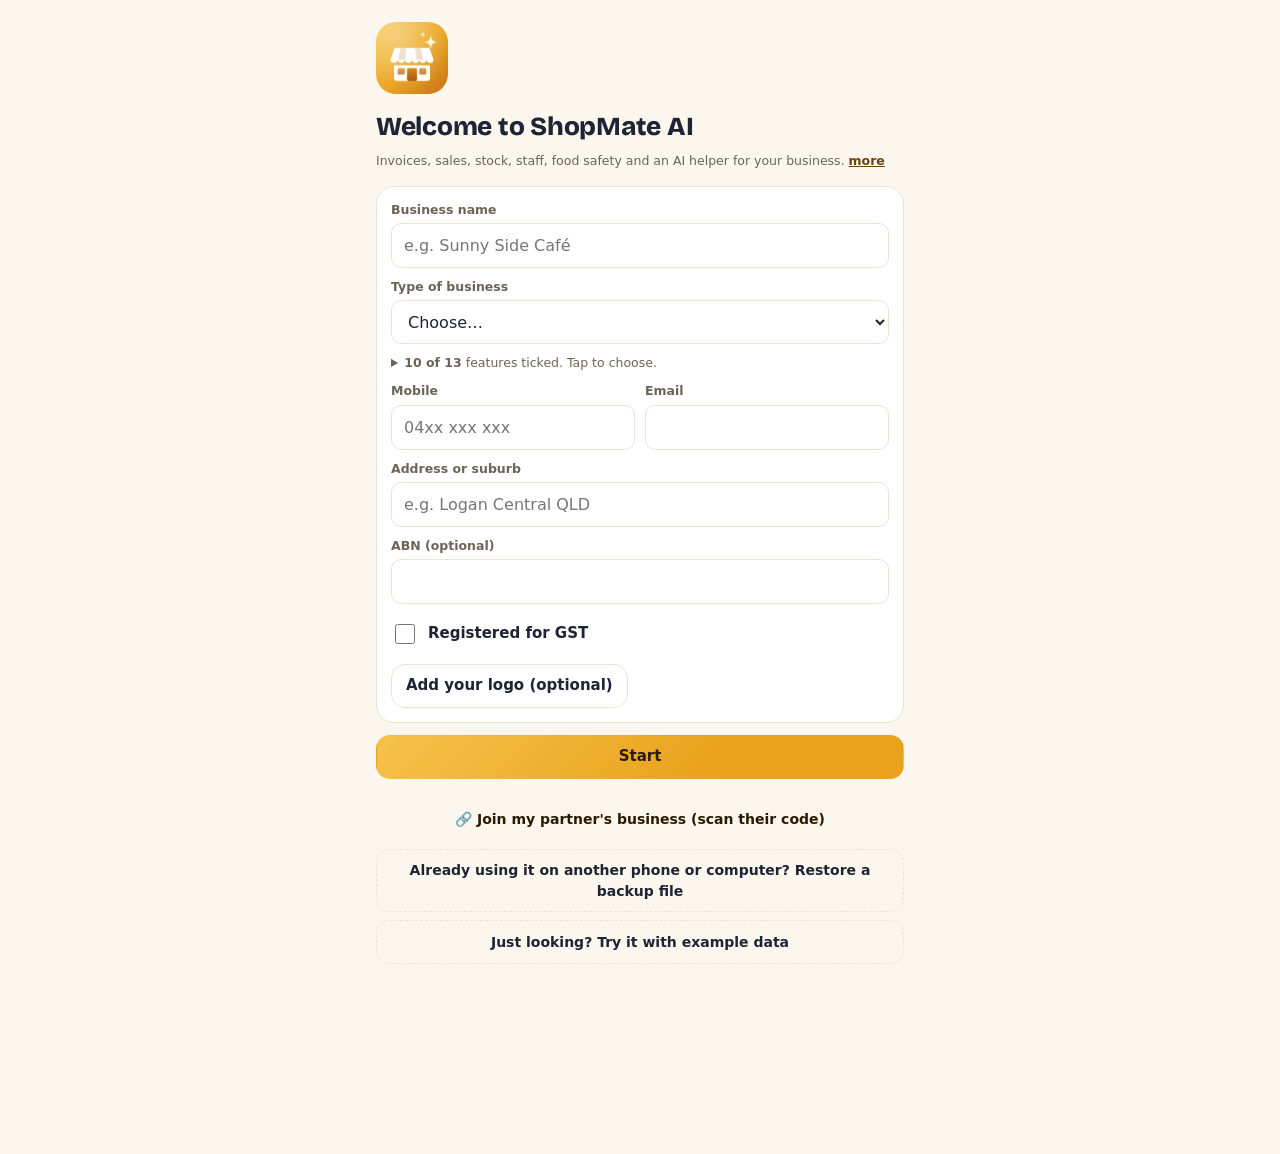
==== app/index.html @ 505f8bc5 "ShopMate AI build 92" ====
<!doctype html>
<html lang="en">
<head>
<script src="bridge.js?v=92"></script><script src="pdf.js?v=92"></script>
<link rel="manifest" href="manifest.webmanifest">
<link rel="apple-touch-icon" href="icons/apple-touch-icon.png">
<link rel="icon" href="icons/icon-192.png">
<meta name="apple-mobile-web-app-capable" content="yes">
<meta name="mobile-web-app-capable" content="yes">
<meta name="apple-mobile-web-app-title" content="ShopMate">
<meta name="apple-mobile-web-app-status-bar-style" content="default">
<meta name="theme-color" content="#FBF7EE">
<meta name="format-detection" content="telephone=no">
<meta charset="utf-8">
<meta name="viewport" content="width=device-width,initial-scale=1,viewport-fit=cover">
<title>ShopMate AI</title>
<style>
/* Layout: one-column phone app — summary strip, filterable invoice list, slide-up sheets for editing and sending, fixed bottom tab bar. */
:root{
  --bg:#F3F5F1; --surface:#FFFFFF; --sunk:#EAEDE6; --ink:#1B2230; --muted:#5D6573; --line:#DDE1D8;
  --gold:#E3A21A; --gold-soft:#FBEBC4; --gold-ink:#5E4100; --cow:#E9782B;
  --ok:#22865A; --ok-soft:#DDF1E6; --warn:#B7790B; --warn-soft:#FCEFD2; --bad:#C2412F; --bad-soft:#FBE1DC;
  --plain:#2F6FB3; --mint:#2E9B6B;
  --shadow:0 1px 2px rgba(27,34,48,.06),0 6px 20px rgba(27,34,48,.06);
  --f-display:ui-rounded,"SF Pro Rounded","Nunito","Segoe UI",system-ui,sans-serif;
  --f-body:-apple-system,BlinkMacSystemFont,system-ui,"Segoe UI",Roboto,sans-serif;
  color-scheme:light;
}
@media (prefers-color-scheme: dark){:root{
  --bg:#11141A; --surface:#1A1F28; --sunk:#232935; --ink:#EEF0F3; --muted:#9BA3B1; --line:#2B3240;
  --gold:#F0B53A; --gold-soft:#3A2E12; --gold-ink:#F8D98E; --cow:#F28D45;
  --ok:#4CC08A; --ok-soft:#163327; --warn:#E9B23F; --warn-soft:#382B10; --bad:#F07562; --bad-soft:#3B1B17;
  --plain:#6FA4E0; --mint:#5CC898; --shadow:0 1px 2px rgba(0,0,0,.3),0 6px 20px rgba(0,0,0,.25); color-scheme:dark}}
*{box-sizing:border-box;-webkit-tap-highlight-color:transparent}
html,body{height:100%;margin:0}
body{background:var(--bg);color:var(--ink);font-family:var(--f-body);font-size:15px;line-height:1.45;-webkit-font-smoothing:antialiased;padding-top:env(safe-area-inset-top,0px)}
img{max-width:100%}
[hidden]{display:none!important}
button,input,select,textarea{font:inherit;color:inherit}
.num{font-variant-numeric:tabular-nums}
.app{max-width:560px;margin:0 auto;padding-inline:16px;padding-block:12px 190px}
h1,h2,h3{font-family:var(--f-display);margin:0;text-wrap:balance;letter-spacing:-.01em}
.top{display:flex;align-items:center;gap:12px;padding-block:6px 14px}
.mark{width:44px;height:44px;border-radius:12px;flex:none;overflow:hidden;box-shadow:var(--shadow)}
.top h1{font-size:21px;font-weight:800;line-height:1.1}
.top p{margin:0;color:var(--muted);font-size:13px}
.top .grow{flex:1;min-width:0}
.banner{background:var(--warn-soft);color:var(--ink);border-radius:12px;padding:10px 12px;font-size:13.5px;margin-bottom:12px;display:flex;gap:10px;align-items:center;justify-content:space-between}
.banner.bad{background:var(--bad-soft)}
.summary{display:grid;grid-template-columns:repeat(3,1fr);gap:8px;margin-bottom:16px}
.stat{background:var(--surface);border-radius:14px;padding:10px 12px;box-shadow:var(--shadow);min-width:0}
.stat .k{font-size:11px;letter-spacing:.06em;text-transform:uppercase;color:var(--muted);font-weight:600}
.stat .v{font-family:var(--f-display);font-size:19px;font-weight:700;white-space:nowrap;overflow:hidden;text-overflow:ellipsis}
.stat .s{font-size:12px;color:var(--muted)}
.stat.bad .v{color:var(--bad)}
.chips{display:flex;gap:6px;overflow-x:auto;padding-bottom:4px;margin-bottom:10px;scrollbar-width:none}
.chip{border:1px solid var(--line);background:var(--surface);border-radius:999px;padding:6px 12px;font-size:13px;font-weight:600;white-space:nowrap;cursor:pointer}
.chip[aria-pressed="true"]{background:var(--ink);color:var(--bg);border-color:var(--ink)}
.list{display:flex;flex-direction:column;gap:8px}
.row{display:flex;align-items:center;gap:12px;background:var(--surface);border-radius:14px;padding:12px 14px;box-shadow:var(--shadow);cursor:pointer;border:0;text-align:left;width:100%}
.row:focus-visible,.btn:focus-visible,.chip:focus-visible,.tab:focus-visible{outline:3px solid var(--gold);outline-offset:2px}
.row .main{flex:1;min-width:0}
.row .t{font-weight:700;white-space:nowrap;overflow:hidden;text-overflow:ellipsis}
.row .sub{font-size:13px;color:var(--muted);white-space:nowrap;overflow:hidden;text-overflow:ellipsis}
.row .amt{text-align:right;flex:none}
.row .amt b{font-family:var(--f-display);font-size:17px;display:block}
.pill{display:inline-block;font-size:11px;font-weight:700;letter-spacing:.04em;text-transform:uppercase;border-radius:999px;padding:2px 8px;white-space:nowrap}
.p-paid{background:var(--ok-soft);color:var(--ok)}.p-over{background:var(--bad-soft);color:var(--bad)}
.p-due{background:var(--warn-soft);color:var(--warn)}.p-draft{background:var(--sunk);color:var(--muted)}
.p-sample{background:var(--gold-soft);color:var(--gold-ink)}
.empty{text-align:center;color:var(--muted);padding:36px 12px;background:var(--surface);border-radius:16px;border:1px dashed var(--line)}
.empty h3{color:var(--ink);font-size:18px;margin-bottom:4px}
.sec{display:flex;align-items:baseline;justify-content:space-between;margin:18px 2px 8px;gap:8px}
.sec h2{font-size:17px}
.sec small{color:var(--muted)}
.tabs{position:fixed;left:0;right:0;bottom:0;background:var(--surface);border-top:1px solid var(--line);display:flex;justify-content:center;padding-bottom:env(safe-area-inset-bottom,0px);z-index:20}
.tabs .in{display:grid;grid-template-columns:repeat(4,1fr);max-width:560px;width:100%}
.tab{background:none;border:0;padding:8px 4px 10px;display:flex;flex-direction:column;align-items:center;gap:2px;font-size:12px;font-weight:600;color:var(--muted);cursor:pointer}
.tab svg{width:22px;height:22px;stroke:currentColor;fill:none;stroke-width:1.8}
.tab[aria-current="page"]{color:var(--ink)}
.tab[aria-current="page"] svg{stroke:var(--gold)}
.fab{position:fixed;right:max(16px,calc(50% - 264px));bottom:calc(76px + env(safe-area-inset-bottom,0px));z-index:21;background:var(--gold);color:#1B2230;border:0;border-radius:999px;padding:14px 20px;font-family:var(--f-display);font-weight:800;font-size:16px;box-shadow:0 8px 24px rgba(227,162,26,.35);cursor:pointer;display:flex;gap:8px;align-items:center}
.btn{border:1px solid var(--line);background:var(--surface);border-radius:12px;padding:10px 14px;font-weight:600;cursor:pointer;display:inline-flex;align-items:center;justify-content:center;gap:6px;min-height:44px;text-align:center;text-decoration:none;color:var(--ink)}
.btn.pri{background:var(--gold);border-color:var(--gold);color:#1B2230}
.btn.dark{background:var(--ink);border-color:var(--ink);color:var(--bg)}
.btn.danger{color:var(--bad)}
.btn.danger.armed{background:var(--bad);border-color:var(--bad);color:#fff}
.btn:disabled,.btn[aria-disabled="true"]{opacity:.5;cursor:default;pointer-events:none}
.btn.sm{min-height:34px;padding:6px 10px;font-size:13px;border-radius:10px}
.field{display:flex;flex-direction:column;gap:4px;min-width:0}
.field label,.lbl{font-size:12px;font-weight:700;letter-spacing:.05em;text-transform:uppercase;color:var(--muted)}
.field input,.field select,.field textarea{background:var(--surface);border:1px solid var(--line);border-radius:10px;padding:10px 12px;min-height:44px;width:100%;font-size:16px}
.field textarea{min-height:76px;resize:vertical}
.field input:focus,.field select:focus,.field textarea:focus{outline:2px solid var(--gold);border-color:var(--gold)}
.grid2{display:grid;grid-template-columns:1fr 1fr;gap:10px}
.stack{display:flex;flex-direction:column;gap:10px}
.card{background:var(--surface);border-radius:16px;padding:14px;box-shadow:var(--shadow)}
.card h3{font-size:16px}
.hint{font-size:12.5px;color:var(--muted);margin:0}
.ftlist{display:flex;flex-direction:column;gap:6px}.ftrow{display:flex;align-items:center;gap:10px;padding:10px 12px;border:1px solid var(--line);border-radius:12px;background:var(--surface);cursor:pointer}.ftrow input{width:22px;height:22px;flex:none;accent-color:var(--gold)}.ftrow .ftem{font-size:20px;flex:none}.ftrow b{display:block}.ftrow small{display:block;color:var(--muted);font-size:13px;line-height:1.3}
.jphotos{display:flex;flex-wrap:wrap;gap:8px}.jph{position:relative}.jph img{width:76px;height:76px;object-fit:cover;border-radius:10px;border:1px solid var(--line);display:block;cursor:pointer}.jphx{position:absolute;top:-6px;right:-6px;width:26px;height:26px;border-radius:50%;border:0;background:var(--ink);color:var(--bg);font-size:13px}.jthumb{width:44px;height:44px;object-fit:cover;border-radius:8px;flex:none}.jatt{display:grid;grid-template-columns:1fr 1fr;gap:6px}.jatt button{min-height:42px;border-radius:10px;border:1px solid var(--line);background:var(--surface);color:var(--ink);font-weight:600}.jatt button[aria-pressed=true]{background:var(--gold-soft);border-color:var(--gold);color:var(--gold-ink)}.jcrew input{min-height:40px;border:1px solid var(--line);border-radius:10px;padding:8px 10px;background:var(--surface);color:var(--ink);width:100%;box-sizing:border-box}.jview{position:fixed;inset:0;z-index:200;background:rgba(0,0,0,.92);display:grid;place-items:center;padding:16px}.jview-in{color:#fff;text-align:center;max-width:100%}.jview-in img{max-width:100%;max-height:85vh;border-radius:8px}.jview-x{position:fixed;top:calc(12px + env(safe-area-inset-top,0px));right:12px;width:44px;height:44px;border-radius:50%;border:0;background:rgba(255,255,255,.2);color:#fff;font-size:20px}
.toggle{display:flex;align-items:center;gap:10px;cursor:pointer;font-weight:600;min-height:40px}
.toggle input{width:20px;height:20px;accent-color:var(--gold)}
.sheet{position:fixed;inset:0;z-index:40;background:var(--bg);display:flex;flex-direction:column;padding-top:env(safe-area-inset-top,0px);animation:up .22s ease-out}
@keyframes up{from{transform:translateY(24px);opacity:.6}to{transform:none;opacity:1}}
@media (prefers-reduced-motion:reduce){.sheet{animation:none}}
.sheet-h{display:flex;align-items:center;gap:8px;padding:10px 16px;border-bottom:1px solid var(--line);background:var(--surface)}
.sheet-h h2{flex:1;font-size:18px;min-width:0;white-space:nowrap;overflow:hidden;text-overflow:ellipsis}
.x{width:40px;height:40px;border-radius:50%;border:0;background:var(--sunk);cursor:pointer;font-size:20px;line-height:1}
.sheet-b{flex:1;overflow-y:auto;padding:16px;-webkit-overflow-scrolling:touch}
.sheet-b>.in{max-width:560px;margin:0 auto;display:flex;flex-direction:column;gap:14px}
.sheet-f{border-top:1px solid var(--line);background:var(--surface);padding:10px 16px calc(10px + env(safe-area-inset-bottom,0px))}
.sheet-f .in{max-width:560px;margin:0 auto;display:flex;gap:8px}
.sheet-f .btn{flex:1}
.pick{display:flex;flex-wrap:wrap;gap:6px}
.pick button{border:1px solid var(--line);background:var(--surface);border-radius:12px;padding:8px 10px;cursor:pointer;text-align:left;display:flex;flex-direction:column;min-width:0;max-width:100%}
.pick button b{font-size:13.5px}
.pick button span{font-size:12px;color:var(--muted)}
.pick button .dot{display:inline-block;width:8px;height:8px;border-radius:50%;margin-right:5px;vertical-align:1px}
.line{display:grid;grid-template-columns:1fr auto;gap:8px;padding:10px 0;border-bottom:1px solid var(--line)}
.line .nm{border:0;background:transparent;font-weight:700;padding:4px 0;min-width:0;width:100%;font-size:16px}
.line .ctrls{display:flex;align-items:center;gap:8px;grid-column:1/-1;flex-wrap:wrap}
.step{display:flex;align-items:center;border:1px solid var(--line);border-radius:10px;overflow:hidden}
.step button{width:40px;height:40px;border:0;background:var(--sunk);cursor:pointer;font-size:18px;font-weight:700}
.step input{width:52px;height:40px;border:0;text-align:center;background:var(--surface);font-size:16px}
.price{display:flex;align-items:center;border:1px solid var(--line);border-radius:10px;padding-left:8px;background:var(--surface)}
.price input{width:80px;height:40px;border:0;background:transparent;padding:0 6px;font-size:16px}
.line .tot{font-family:var(--f-display);font-weight:700;margin-left:auto}
.totals{display:flex;flex-direction:column;gap:4px;padding-top:10px;border-top:2px solid var(--ink)}
.totals div{display:flex;justify-content:space-between}
.totals .big{font-family:var(--f-display);font-size:22px;font-weight:800}
.paper{background:#fff;color:#1B2230;border-radius:6px;box-shadow:var(--shadow);overflow:hidden;font-size:12.5px}
.paper .ph{background:#E3A21A;padding:14px 16px;display:flex;justify-content:space-between;gap:10px;border-bottom:3px solid #E9782B}
.paper .ph b{font-family:var(--f-display);font-size:18px}
.paper .pb{padding:14px 16px;display:flex;flex-direction:column;gap:10px}
.paper table{width:100%;border-collapse:collapse}
.paper td,.paper th{padding:5px 0;text-align:left;border-bottom:1px solid #E6E6E0}
.paper th{font-size:10.5px;text-transform:uppercase;letter-spacing:.05em;color:#5D6573}
.paper .r{text-align:right}
.paper .box{background:#F6F3EA;border-radius:6px;padding:8px 10px}
.paper .spec{background:#FFF4D6;border-left:3px solid #E9782B;padding:8px 10px;border-radius:0 6px 6px 0}
.paper .muted{color:#5D6573}
.actions{display:grid;grid-template-columns:repeat(2,1fr);gap:8px}
.actions .btn{flex-direction:column;gap:2px;min-height:62px;font-size:13.5px}
.actions .btn svg{width:20px;height:20px;stroke:currentColor;fill:none;stroke-width:1.8}
.actions .wide{grid-column:1/-1;flex-direction:row;min-height:52px}
.hist{font-size:13px;color:var(--muted);display:flex;flex-direction:column;gap:2px}
.toast{position:fixed;left:50%;transform:translateX(-50%);bottom:calc(140px + env(safe-area-inset-bottom,0px));z-index:60;background:var(--ink);color:var(--bg);padding:10px 16px;border-radius:12px;font-weight:600;max-width:calc(100% - 32px);box-shadow:0 8px 24px rgba(0,0,0,.25)}
.toast.err{background:var(--bad);color:#fff}
.msgbox{width:100%;min-height:150px}
.kv{display:flex;justify-content:space-between;gap:10px;font-size:14px;padding:6px 0;border-bottom:1px solid var(--line);align-items:center}
.kv:last-child{border-bottom:0}
.kv span:first-child{color:var(--muted)}
.prod{display:grid;grid-template-columns:1fr 92px auto auto;gap:6px;align-items:center}
.prod input[type=text],.prod input[type=number],.spec-ed input{background:var(--surface);border:1px solid var(--line);border-radius:10px;padding:8px 10px;min-height:42px;width:100%;min-width:0;font-size:16px}
.prod label{font-size:12px;font-weight:700;display:flex;align-items:center;gap:4px}
.iconbtn{width:38px;height:38px;border-radius:10px;border:1px solid var(--line);background:var(--surface);cursor:pointer;color:var(--muted);flex:none}
.spec-ed{display:flex;flex-direction:column;gap:6px;padding:10px;border:1px solid var(--line);border-radius:12px}
.spec-ed .hd{display:flex;gap:6px}
.step-list{margin:0;padding-left:20px;display:flex;flex-direction:column;gap:4px;font-size:14px}
@media (max-width:380px){.summary .stat .v{font-size:16px}.prod{grid-template-columns:1fr 78px auto auto}}
.aitxt{font-size:14.5px;line-height:1.45}.aitxt p{margin:0 0 2px}.aitxt .aih{font-weight:700;margin-top:4px}.aitxt .aigap{height:8px}.aitxt ul.aimd,.aitxt ol.aimd{margin:2px 0 4px;padding-left:20px}.aitxt li{margin:2px 0}
.aiacts{display:flex;flex-wrap:wrap;gap:8px;margin-top:10px}.aiacts .btn{width:auto;flex:none}
#ptr{position:fixed;top:-46px;left:50%;transform:translate(-50%,0);opacity:0;z-index:60;display:flex;gap:8px;align-items:center;background:var(--surface);color:var(--ink);border:1px solid var(--line);border-radius:999px;padding:8px 14px;box-shadow:0 6px 18px rgba(0,0,0,.12);font-size:14px;font-weight:600;pointer-events:none}
#ptr .ptr-ic{display:inline-block;font-size:18px;color:var(--gold)}#ptr.spin .ptr-ic{animation:ptrspin .8s linear infinite}@keyframes ptrspin{to{transform:rotate(360deg)}}
#sheet.ro .sheet-f .btn.pri,#sheet.ro .btn.danger,#sheet.ro [data-act="fDel"]{display:none!important}
#memBar{margin-bottom:10px}
.jseg{grid-auto-columns:auto;overflow-x:auto;scrollbar-width:none}.jseg button{white-space:nowrap;padding:8px 9px}
.qline{border-top:1px solid var(--line);padding-top:10px;display:grid;gap:6px}.qline:first-child{border-top:0;padding-top:0}
.qlrow{display:grid;grid-template-columns:1fr 1fr auto auto;gap:8px;align-items:end}
.qvar{border-top:1px solid var(--line);padding-top:8px;display:grid;gap:6px}
.qopt input{margin-top:3px;width:20px;height:20px;flex:none}
/* add button: a round + on the right, well clear of the Ask AI button */
.fab{width:60px;height:60px;padding:0;border-radius:50%;justify-content:center;gap:0;font-size:32px;line-height:1;right:max(18px,calc(50% - 262px));bottom:calc(108px + env(safe-area-inset-bottom,0px))}
.fab .fab-t{position:absolute;width:1px;height:1px;overflow:hidden;clip:rect(0 0 0 0);white-space:nowrap}
.fab:active{transform:scale(.94)}
.row.row-hl{box-shadow:0 0 0 2px var(--gold) inset;background:color-mix(in srgb,var(--gold) 9%,var(--surface))}
.row.row-flash{animation:rowflash 1.5s ease-out}
@keyframes rowflash{0%{background:color-mix(in srgb,var(--gold) 38%,var(--surface))}100%{background:color-mix(in srgb,var(--gold) 9%,var(--surface))}}
.invfacts{display:grid;grid-template-columns:repeat(4,auto);justify-content:space-between;gap:8px;margin:10px 0 4px;padding:10px 12px;border:1px solid var(--line);border-radius:14px;background:var(--surface)}
.invfacts span{display:flex;flex-direction:column;min-width:0}.invfacts small{font-size:11.5px;color:var(--muted);font-weight:600;text-transform:uppercase;letter-spacing:.04em}.invfacts b{font-size:14.5px;white-space:nowrap}
.today-more{display:flex;align-items:center;justify-content:center;gap:8px;width:100%;margin:8px 0 2px;padding:9px 12px;border:1px dashed var(--line);border-radius:999px;background:transparent;color:var(--muted);font-weight:700;font-size:14px;cursor:pointer}
.today-more span{font-size:11px}
.ctrow input[type=checkbox]{width:22px;height:22px;flex:none;margin-right:4px}
.dobox{display:flex;align-items:center;gap:8px;margin-top:10px;border:1.5px solid var(--gold);background:var(--gold-soft);border-radius:14px;padding:6px 6px 6px 12px}
.dobox input{flex:1;min-width:0;border:0;background:transparent;font-size:16px;color:var(--ink);padding:8px 0;outline:none}
.dobox input::placeholder{color:var(--gold-ink);opacity:.85;font-weight:600}
.dobox .btn{flex:none;min-height:38px}
.dohint{font-size:12px;color:var(--muted);margin:6px 4px 0}
.qhero{display:flex;align-items:center;gap:14px;width:100%;margin:0 0 12px;padding:16px 18px;border:0;border-radius:20px;background:linear-gradient(135deg,var(--gold-2,#F2B93B),var(--gold) 70%);color:var(--on-gold,#2A1A00);text-align:left;cursor:pointer;box-shadow:0 10px 24px -10px color-mix(in srgb,var(--gold) 80%,transparent)}
.qhero .qh-plus{display:grid;place-items:center;width:46px;height:46px;border-radius:50%;background:rgba(255,255,255,.35);font-size:28px;font-weight:800;flex:none}
.qhero b{display:block;font-family:var(--f-display);font-size:20px;font-weight:800}
.qhero small{display:block;font-size:13px;opacity:.85;margin-top:2px}
.qtiles{display:grid;grid-template-columns:repeat(3,1fr);gap:10px;margin:0 0 16px}
.qtile{display:flex;flex-direction:column;align-items:center;justify-content:center;gap:8px;min-height:92px;padding:12px 6px;border:1px solid var(--line);border-radius:18px;background:var(--surface);color:var(--ink);cursor:pointer;text-align:center;box-shadow:var(--shadow)}
.qtile .qe{display:grid;place-items:center;width:42px;height:42px;border-radius:14px;font-size:22px;background:color-mix(in srgb,var(--c) 16%,var(--surface));box-shadow:inset 0 0 0 1.5px color-mix(in srgb,var(--c) 35%,transparent)}
.qtile b{font-size:13.5px;line-height:1.2}
.qtile:active,.qhero:active{transform:scale(.97)}
.moregrid .more-x{display:none}.moregrid .more-x.show{display:flex}
.linkbtn{border:0;background:none;color:var(--gold-ink);font-weight:700;text-decoration:underline;padding:0;cursor:pointer;font:inherit;font-weight:700}
.tour{position:fixed;inset:0;z-index:200}
.tour-spot{position:fixed;border-radius:16px;box-shadow:0 0 0 9999px rgba(10,12,18,.62);pointer-events:none;transition:all .25s ease}
.tour-tip{position:fixed;left:16px;right:16px;max-width:420px;margin:0 auto;background:var(--surface);color:var(--ink);border-radius:18px;padding:16px;box-shadow:0 18px 40px rgba(0,0,0,.35)}
.tour-tip b{font-size:17px}.tour-tip p{margin:6px 0 12px;font-size:15px;line-height:1.45}
.tour-n{font-size:12px;color:var(--muted);font-weight:700;margin-bottom:4px}
.tour-b{display:flex;justify-content:flex-end;gap:8px}
.tile[data-morego="staff"] .ico{background:color-mix(in srgb,#2F80ED 15%,var(--surface));color:#2F80ED}
.tile[data-morego="reminders"] .ico{background:color-mix(in srgb,#27A06B 15%,var(--surface));color:#27A06B}
.tile[data-morego="marketing"] .ico{background:color-mix(in srgb,#D9467A 15%,var(--surface));color:#D9467A}
.tile[data-morego="orders"] .ico{background:color-mix(in srgb,#8B5E34 15%,var(--surface));color:#8B5E34}
.tile[data-morego="shop"] .ico{background:color-mix(in srgb,#6B7280 15%,var(--surface));color:#6B7280}
.tile[data-morego="share"] .ico{background:color-mix(in srgb,#0E9F9A 15%,var(--surface));color:#0E9F9A}
.tile[data-morego="ordermsg"] .ico{background:color-mix(in srgb,#7B5CD6 15%,var(--surface));color:#7B5CD6}
.tile[data-morego="importold"] .ico{background:color-mix(in srgb,#C2410C 15%,var(--surface));color:#C2410C}
.tile[data-morego="labels"] .ico{background:color-mix(in srgb,#E07B24 15%,var(--surface));color:#E07B24}
.tile[data-morego="quotes"] .ico{background:color-mix(in srgb,#7B5CD6 15%,var(--surface));color:#7B5CD6}
.tile[data-morego="jobs"] .ico{background:color-mix(in srgb,#E07B24 15%,var(--surface));color:#E07B24}
.setrow[data-setsec="licence"] .si{background:color-mix(in srgb,#7B5CD6 15%,var(--surface));color:#7B5CD6}
.setrow[data-setsec="look"] .si{background:color-mix(in srgb,#D9467A 15%,var(--surface));color:#D9467A}
.setrow[data-setsec="lock"] .si{background:color-mix(in srgb,#6B7280 15%,var(--surface));color:#6B7280}
.setrow[data-setsec="features"] .si{background:color-mix(in srgb,#27A06B 15%,var(--surface));color:#27A06B}
.setrow[data-setsec="biz"] .si{background:color-mix(in srgb,#E3A21A 15%,var(--surface));color:#E3A21A}
.setrow[data-setsec="print"] .si{background:color-mix(in srgb,#8B5E34 15%,var(--surface));color:#8B5E34}
.setrow[data-setsec="import"] .si{background:color-mix(in srgb,#C2410C 15%,var(--surface));color:#C2410C}
.setrow[data-setsec="backup"] .si{background:color-mix(in srgb,#2F80ED 15%,var(--surface));color:#2F80ED}
.setrow[data-setsec="people"] .si{background:color-mix(in srgb,#0E9F9A 15%,var(--surface));color:#0E9F9A}
.setrow[data-setsec="google"] .si{background:color-mix(in srgb,#2F80ED 15%,var(--surface));color:#2F80ED}
.setrow[data-setsec="sending"] .si{background:color-mix(in srgb,#27A06B 15%,var(--surface));color:#27A06B}
.setrow[data-setsec="auto"] .si{background:color-mix(in srgb,#D9534F 15%,var(--surface));color:#D9534F}
.setrow[data-setsec="prep"] .si{background:color-mix(in srgb,#E07B24 15%,var(--surface));color:#E07B24}
.setrow[data-setsec="food"] .si{background:color-mix(in srgb,#0E9F9A 15%,var(--surface));color:#0E9F9A}
.setrow[data-setsec="ai"] .si{background:color-mix(in srgb,#7B5CD6 15%,var(--surface));color:#7B5CD6}
.setrow[data-setsec="share"] .si{background:color-mix(in srgb,#0E9F9A 15%,var(--surface));color:#0E9F9A}
.setrow[data-setsec="about"] .si{background:color-mix(in srgb,#6B7280 15%,var(--surface));color:#6B7280}
.setrow[data-setsec="reset"] .si{background:color-mix(in srgb,#D9534F 15%,var(--surface));color:#D9534F}
</style>
<style>
body{padding-top:0}
.res{display:flex;flex-direction:column;gap:6px;font-size:14px}
.res div{display:flex;gap:8px;align-items:flex-start}
.res .ok{color:var(--ok);font-weight:700}
.res .no{color:var(--bad);font-weight:700}
.chk{display:flex;align-items:center;gap:10px;font-weight:700;font-size:15px}
.chk input{width:22px;height:22px;accent-color:var(--gold)}
.sub-card{border:1px solid var(--line);border-radius:12px;padding:12px;display:flex;flex-direction:column;gap:8px}
.mono{font-family:ui-monospace,Menlo,monospace;font-size:12px;word-break:break-all}
.tokens{font-size:12px;color:var(--muted)}
.tokens code{background:var(--sunk);border-radius:4px;padding:1px 4px}
.tabs .in{grid-template-columns:repeat(6,1fr)}
.tab{font-size:10.5px;padding-inline:0}
.tab svg{width:21px;height:21px}
.week{display:flex;align-items:center;justify-content:space-between;gap:8px;margin-bottom:10px}
.week b{font-family:var(--f-display);font-size:16px;text-align:center;flex:1}
.day{margin-top:12px}
.day .dh{display:flex;justify-content:space-between;align-items:center;margin:0 2px 6px;font-weight:700}
.day .dh small{color:var(--muted);font-weight:600}
.dot2{display:inline-block;width:10px;height:10px;border-radius:50%;margin-right:6px;vertical-align:0}
.formula{background:var(--sunk);border-radius:12px;padding:10px 12px;font-size:13.5px;line-height:1.5}
.ctable{width:100%;border-collapse:collapse;font-size:13px}
.ctable th{font-size:10.5px;text-transform:uppercase;letter-spacing:.04em;color:var(--muted);text-align:right;padding:4px 2px;font-weight:700}
.ctable th:first-child,.ctable td:first-child{text-align:left}
.ctable td{padding:8px 2px;border-top:1px solid var(--line);text-align:right;vertical-align:top}
.ctable tr[data-recipe]{cursor:pointer}
.pl .kv b{font-family:var(--f-display)}
.pl .kv.tot{border-top:2px solid var(--ink);font-size:16px}
.rline{display:grid;grid-template-columns:1fr 1fr;gap:6px;padding:10px;border:1px solid var(--line);border-radius:12px}
.rline .full{grid-column:1/-1;display:flex;gap:6px}
.bizbtn{display:flex;align-items:center;gap:12px;flex:1;min-width:0;background:none;border:0;padding:0;text-align:left;cursor:pointer}
.bizbtn .mark{background:#fff;object-fit:contain}
.bizbtn .chev{color:var(--muted);font-size:13px;margin-left:2px}
.logo-sm{width:36px;height:36px;border-radius:9px;object-fit:contain;background:#fff;flex:none;box-shadow:var(--shadow)}
.logo-box{display:flex;align-items:center;gap:12px}
.logo-box img{width:72px;height:72px;border-radius:14px;object-fit:contain;background:#fff;border:1px solid var(--line)}
.swatches{display:flex;gap:8px;flex-wrap:wrap;align-items:center}
.swatches button{width:34px;height:34px;border-radius:50%;border:2px solid var(--surface);box-shadow:0 0 0 1px var(--line);cursor:pointer}
.swatches button[aria-pressed="true"]{box-shadow:0 0 0 3px var(--ink)}
.swatches input[type=color]{width:44px;height:36px;border:1px solid var(--line);border-radius:10px;background:var(--surface);padding:2px}
.seg{display:grid;grid-auto-flow:column;grid-auto-columns:1fr;background:var(--sunk);border-radius:12px;padding:3px;margin-bottom:12px}
.seg button{border:0;background:none;border-radius:9px;padding:8px 6px;font-weight:700;font-size:13.5px;cursor:pointer;color:var(--muted)}
.seg button[aria-pressed="true"]{background:var(--surface);color:var(--ink);box-shadow:var(--shadow)}
.kpis{display:grid;grid-template-columns:1fr 1fr;gap:8px}
.kpis .stat .v{font-size:18px}
.bars{display:flex;align-items:flex-end;gap:3px;height:120px;padding-top:6px}
.bars div{flex:1;min-width:2px;background:var(--gold);border-radius:4px 4px 0 0;position:relative}
.bars div.zero{background:var(--line);min-height:2px}
.barlbl{display:flex;justify-content:space-between;font-size:11px;color:var(--muted)}
.rank{display:flex;flex-direction:column;gap:6px}
.rank .r{display:grid;grid-template-columns:1fr auto;gap:2px 10px;font-size:14px}
.rank .r .meter{grid-column:1/-1;height:6px;border-radius:3px;background:var(--sunk);overflow:hidden}
.rank .r .meter i{display:block;height:100%;background:var(--gold)}
.stockrow{display:grid;grid-template-columns:1fr auto;gap:6px 10px;align-items:center;padding:10px 0;border-bottom:1px solid var(--line)}
.stockrow:last-child{border-bottom:0}
.stockrow .q{font-family:var(--f-display);font-weight:800;font-size:20px;text-align:right}
.stockrow .q.low{color:var(--bad)}
.stockrow .acts{grid-column:1/-1;display:flex;gap:6px;flex-wrap:wrap}
.match{display:grid;grid-template-columns:auto 1fr;gap:4px 10px;align-items:start;padding:10px 0;border-bottom:1px solid var(--line)}
.match input{width:22px;height:22px;margin-top:2px;accent-color:var(--gold)}
.match .tx{font-size:13px;color:var(--muted)}
.contact{display:flex;flex-wrap:wrap;gap:4px 12px;font-size:13px;color:var(--muted)}
.btn .sub2{display:block;font-size:12px;font-weight:500;opacity:.8}
</style>
<style>
/* ===== ShopMate AI look: milk, saffron and ink. One bold element: the Today briefing card. ===== */
@font-face{font-family:"Bricolage";src:url(fonts/bricolage-600.woff2) format("woff2");font-weight:600;font-display:swap}
@font-face{font-family:"Bricolage";src:url(fonts/bricolage-800.woff2) format("woff2");font-weight:700 900;font-display:swap}
:root{
  --bg:#FBF7EE; --surface:#FFFFFF; --sunk:#F3EDE0; --ink:#1E2433; --muted:#6B6558; --line:#ECE4D3;
  --gold:#E9A21C; --gold-2:#F6C24A; --gold-soft:#FCEFC9; --gold-ink:#6A4500; --cow:#D9781C;
  --ok:#2E8C6A; --ok-soft:#DCF0E6; --warn:#B7790B; --warn-soft:#FDF0D3; --bad:#C2412F; --bad-soft:#FBE3DE;
  --shadow:0 1px 0 rgba(30,36,51,.04),0 8px 24px -12px rgba(120,80,10,.18);
  --f-display:"Bricolage",ui-rounded,system-ui,sans-serif;
}
@media (prefers-color-scheme: dark){:root{
  --bg:#15110B; --surface:#1F1912; --sunk:#2A2218; --ink:#F6EEDF; --muted:#B3A48C; --line:#3A2F22;
  --gold:#F2B640; --gold-2:#F7CF6E; --gold-soft:#3B2D10; --gold-ink:#F8DA94; --ok:#58C495; --ok-soft:#173226; --bad:#F07562; --bad-soft:#3B1B17; --warn:#E9B23F; --warn-soft:#382B10;
  --shadow:0 1px 0 rgba(0,0,0,.3),0 10px 26px -14px rgba(0,0,0,.6)}}
body{background:var(--bg)}
h1,h2,h3,.stat .v,.totals .big,.row .amt b{font-family:var(--f-display)}
.top{padding-block:10px 14px}
.top h1{font-size:22px;font-weight:800;letter-spacing:-.02em}
.bizbtn .mark{border-radius:14px;width:46px;height:46px}
.aibtn{flex:none;display:inline-flex;align-items:center;gap:6px;border:0;border-radius:999px;padding:10px 14px 10px 12px;font-family:var(--f-display);font-weight:800;font-size:15px;color:var(--on-gold,#2A1A00);cursor:pointer;
  background:linear-gradient(135deg,var(--gold-2),var(--gold) 60%,var(--cow));box-shadow:0 6px 18px -6px color-mix(in srgb,var(--gold) 70%,transparent)}
.aibtn .sp{display:inline-block;animation:sp 1.6s ease-out 1}
@keyframes sp{0%{transform:scale(.4) rotate(-40deg);opacity:0}60%{transform:scale(1.25) rotate(10deg);opacity:1}100%{transform:none}}
@media (prefers-reduced-motion:reduce){.aibtn .sp{animation:none}}
/* labels: sentence case, quieter */
.field label,.lbl,.stat .k{text-transform:none;letter-spacing:0;font-size:12.5px;font-weight:600}
.paper th,.ctable th{text-transform:none;letter-spacing:0}
.pill{text-transform:none;letter-spacing:0;font-size:11.5px;font-weight:700;padding:2px 9px}
.stat{border:1px solid var(--line);box-shadow:none;border-radius:16px}
.stat .v{font-size:20px;font-weight:800;letter-spacing:-.01em}
.row{border:1px solid var(--line);box-shadow:none;border-radius:16px}
.row:active{background:var(--sunk)}
.card{border:1px solid var(--line);box-shadow:none;border-radius:18px}
.empty{border-radius:18px;background:transparent}
.btn{border-radius:14px}
.btn.pri,.fab{background:linear-gradient(135deg,var(--gold-2),var(--gold) 65%);border-color:transparent;color:var(--on-gold,#2A1A00)}
.fab{font-family:var(--f-display);box-shadow:0 10px 24px -8px color-mix(in srgb,var(--gold) 75%,transparent)}
.chip{border-radius:999px;font-weight:600}
.chip[aria-pressed="true"]{background:var(--ink);color:var(--bg)}
.seg{border-radius:14px}
.tabs{border-top:1px solid var(--line);background:var(--surface)}
.tab{position:relative}
.tab svg{border-radius:999px;padding:3px 12px;width:46px!important;height:28px!important;box-sizing:border-box;transition:background .15s}
.tab[aria-current="page"] svg{background:var(--gold-soft);stroke:var(--gold-ink)}
.tab[aria-current="page"]{color:var(--ink)}
.sheet-h{background:var(--surface);border-bottom:1px solid var(--line)}
.sheet-h h2{font-weight:800;letter-spacing:-.01em}
.banner{border-radius:14px}
/* Today card — the AI briefing */
.today{position:relative;border-radius:22px;padding:16px;margin-bottom:16px;background:var(--surface);
  border:1.5px solid transparent;background-image:linear-gradient(var(--surface),var(--surface)),linear-gradient(135deg,var(--gold-2),var(--gold) 45%,var(--cow));background-origin:border-box;background-clip:padding-box,border-box;
  box-shadow:0 14px 34px -18px color-mix(in srgb,var(--cow) 55%,transparent)}
.today h2{font-size:18px;font-weight:800;display:flex;align-items:center;gap:8px;margin-bottom:2px}
.today .date{color:var(--muted);font-size:13px;margin-bottom:10px}
.today .item{display:flex;align-items:center;gap:10px;width:100%;background:none;border:0;border-top:1px solid var(--line);padding:10px 0;text-align:left;cursor:pointer;color:var(--ink);font-size:14.5px}
.today .item .dot{width:10px;height:10px;border-radius:50%;flex:none}
.today .item.more{color:var(--gold-ink);font-weight:700}
.today .item .go{margin-left:auto;color:var(--muted);font-size:13px;flex:none}
.today .allgood{border-top:1px solid var(--line);padding:10px 0;color:var(--ok);font-weight:600}
.today .ask{display:flex;align-items:center;gap:8px;margin-top:10px;width:100%;border:1px dashed var(--gold);background:var(--gold-soft);color:var(--gold-ink);border-radius:14px;padding:12px 14px;font-size:15px;font-weight:600;cursor:pointer;text-align:left}
</style>
<style>
/* ===== Saffron & Ink: ink app bar, milk page, thumb-reach AI orb, duotone icons, dropdown boxes ===== */
:root{--appbar:#1C2230;--appbar-ink:#FFFFFF;--appbar-muted:#A9B0C0}
@media (prefers-color-scheme: dark){:root{--appbar:#221C14;--appbar-muted:#B3A48C}}
.app{padding-top:0}
.appbar{margin:0 -16px 14px;padding:14px 16px 18px;background:var(--appbar);border-radius:0 0 26px 26px;color:var(--appbar-ink)}
.appbar h1{color:var(--appbar-ink);font-size:21px;white-space:nowrap;overflow:hidden;text-overflow:ellipsis;display:block;max-width:100%}
.appbar .grow{min-width:0}
.appbar p{color:var(--appbar-muted)!important}
.appbar .chev{color:var(--gold-2)}
.appbar .mark{box-shadow:0 0 0 2px color-mix(in srgb,var(--gold-2) 35%,transparent)}
.ico{width:24px;height:24px;fill:none;stroke:currentColor;stroke-width:1.7;stroke-linecap:round;stroke-linejoin:round}
.ico .f{fill:currentColor;stroke:none;opacity:.16}
.tabs .in{grid-template-columns:repeat(5,1fr)!important;align-items:end}
.tab{font-size:11.5px;font-weight:600;gap:3px;padding:8px 2px 10px}
.tab .ico{width:44px;height:28px;padding:2px 10px;border-radius:999px;box-sizing:border-box;transition:background .15s}
.tab[aria-current="page"] .ico{background:var(--gold-soft);color:var(--gold-ink)}
.tab[aria-current="page"] .ico .f{opacity:.35}
.tab>svg:not(.ico){display:none}
.ai-tab{position:relative;color:var(--ink)!important}
.ai-orb{display:grid;place-items:center;width:62px;height:62px;margin-top:-30px;border-radius:50%;color:var(--on-gold,#2A1A00);
  background:radial-gradient(circle at 32% 28%,var(--gold-hi,#FFE3A0),var(--gold-2) 30%,var(--gold) 62%,var(--cow));box-shadow:0 0 0 5px var(--surface),0 10px 24px -6px color-mix(in srgb,var(--gold) 85%,transparent)}
.ai-orb .ico{width:30px;height:30px;padding:0;background:none!important;color:var(--on-gold,#2A1A00)}
@media (prefers-reduced-motion:no-preference){.ai-orb{animation:orb 2.2s ease-out 1}}
@keyframes orb{0%{transform:scale(.6)}55%{transform:scale(1.08)}100%{transform:none}}
.fab{bottom:calc(84px + env(safe-area-inset-bottom,0px))}
.ddrow{display:flex;gap:8px;margin-bottom:12px}
.dd{position:relative;flex:1;min-width:0;display:flex;flex-direction:column;gap:1px;background:var(--surface);border:1px solid var(--line);border-radius:14px;padding:7px 34px 7px 12px;cursor:pointer}
.dd span{font-size:11.5px;color:var(--muted);font-weight:600}
.dd select{appearance:none;-webkit-appearance:none;border:0;background:transparent;font:inherit;font-weight:700;font-size:15px;color:var(--ink);padding:0;width:100%;outline:none;cursor:pointer}
.dd::after{content:"";position:absolute;right:14px;top:50%;width:8px;height:8px;border-right:2px solid var(--muted);border-bottom:2px solid var(--muted);transform:translateY(-70%) rotate(45deg)}
.dd:focus-within{border-color:var(--gold);box-shadow:0 0 0 3px var(--gold-soft)}
.moregrid{display:grid;grid-template-columns:1fr 1fr;gap:10px}
.tile{display:flex;flex-direction:column;align-items:flex-start;gap:6px;text-align:left;background:var(--surface);border:1px solid var(--line);border-radius:18px;padding:16px 14px;cursor:pointer;color:var(--ink);min-height:118px}
.tile .ico{width:34px;height:34px;padding:6px;border-radius:12px;background:var(--gold-soft);color:var(--gold-ink)}
.tile b{font-family:var(--f-display);font-size:16px}
.tile span{font-size:12.5px;color:var(--muted);line-height:1.35}
.today{margin-top:2px}
</style>
<style>
/* Picker: our own bottom sheet instead of Android's pop-up list */
select{pointer-events:none}
.field select,.dd{cursor:pointer}
.pk-back{position:fixed;inset:0;z-index:90;background:rgba(16,18,26,.45);display:flex;align-items:flex-end;justify-content:center;animation:pkf .15s ease-out}
.pk{width:100%;max-width:560px;max-height:78vh;display:flex;flex-direction:column;background:var(--surface);border-radius:24px 24px 0 0;padding:8px 0 calc(10px + env(safe-area-inset-bottom,0px));box-shadow:0 -10px 40px rgba(0,0,0,.25);animation:pku .2s ease-out}
@keyframes pku{from{transform:translateY(30px);opacity:.6}to{transform:none;opacity:1}}
@keyframes pkf{from{opacity:0}to{opacity:1}}
@media (prefers-reduced-motion:reduce){.pk,.pk-back{animation:none}}
.pk .grab{width:40px;height:5px;border-radius:3px;background:var(--line);margin:4px auto 6px}
.pk h3{font-size:17px;font-weight:800;padding:4px 20px 10px}
.pk .srch{margin:0 16px 8px;min-height:44px;border:1px solid var(--line);border-radius:12px;padding:8px 12px;background:var(--bg);font-size:16px}
.pk .opts{overflow-y:auto;padding:0 8px;-webkit-overflow-scrolling:touch}
.pk .grp{font-size:12.5px;font-weight:700;color:var(--muted);padding:12px 12px 4px}
.pk .opt{display:flex;align-items:center;gap:12px;width:100%;min-height:52px;border:0;background:none;border-radius:14px;padding:10px 12px;text-align:left;font-size:16px;color:var(--ink);cursor:pointer}
.pk .opt:active,.pk .opt:focus-visible{background:var(--sunk);outline:none}
.pk .opt[aria-selected="true"]{background:var(--gold-soft);font-weight:700}
.pk .opt .tick{margin-left:auto;width:22px;height:22px;flex:none;color:var(--gold-ink)}
.pk .opt[disabled]{opacity:.45}
/* ads gallery */
.adgrid{display:grid;grid-template-columns:1fr 1fr;gap:10px}
.adcard{display:flex;flex-direction:column;gap:6px;border:1px solid var(--line);background:var(--surface);border-radius:16px;padding:8px;text-align:left;cursor:pointer;color:var(--ink)}
.adcard img{width:100%;aspect-ratio:1;object-fit:cover;border-radius:10px;background:var(--sunk)}
.adcard b{font-size:13.5px;line-height:1.25;display:-webkit-box;-webkit-line-clamp:2;-webkit-box-orient:vertical;overflow:hidden}
.adcard span{font-size:12px;color:var(--muted)}
</style>
<style>
/* ===== themes, app lock, prep plan, export ===== */
.accents{display:grid;grid-template-columns:repeat(4,1fr);gap:8px}
.acc{display:flex;flex-direction:column;align-items:center;gap:6px;border:1px solid var(--line);background:var(--surface);border-radius:14px;padding:10px 4px;font-size:12.5px;font-weight:600;color:var(--ink);cursor:pointer}
.acc span{width:34px;height:34px;border-radius:50%;display:block;box-shadow:inset 0 0 0 1px rgba(0,0,0,.08)}
.acc[aria-pressed="true"]{border-color:var(--ink);box-shadow:inset 0 0 0 1px var(--ink)}
.lock{position:fixed;inset:0;z-index:9999;background:var(--appbar);color:#fff;display:grid;place-items:center;padding:24px;overflow:auto}
body.locked .app,body.locked .tabs,body.locked .fab{visibility:hidden}
.lk-in{width:100%;max-width:320px;text-align:center}
.lk-logo{width:64px;height:64px;border-radius:18px}
.lk-in h2{color:#fff;margin:10px 0 4px;font-size:22px}
#lkMsg{color:var(--appbar-muted);margin:0 0 18px;min-height:20px}
.lk-dots{display:flex;justify-content:center;gap:14px;margin-bottom:26px}
.lk-dots i{width:14px;height:14px;border-radius:50%;border:2px solid var(--gold-2)}
.lk-dots i.on{background:var(--gold-2)}
.lk-pad{display:grid;grid-template-columns:repeat(3,1fr);gap:14px;justify-items:center}
.lk-pad button{width:72px;height:72px;border-radius:50%;border:0;background:rgba(255,255,255,.09);color:#fff;font-family:var(--f-display);font-size:28px;font-weight:700;cursor:pointer;display:grid;place-items:center}
.lk-pad button:active{background:rgba(255,255,255,.22)}
.lk-pad .ico{width:32px;height:32px;color:var(--gold-2)}
.lk-forgot{margin-top:22px;background:none;border:0;color:var(--appbar-muted);text-decoration:underline;font-size:14px;cursor:pointer}
.shake{animation:shake .3s}
@keyframes shake{25%{transform:translateX(-10px)}50%{transform:translateX(10px)}75%{transform:translateX(-6px)}}
body.staff .tabs,body.staff .ai-tab,body.staff .gearbtn{display:none!important}
.prep{display:grid;grid-template-columns:1fr 1fr;gap:8px;margin-top:6px}
.pairin{display:grid;grid-template-columns:1fr 86px;gap:6px}
.pp{border-top:1px solid var(--line);padding:10px 0}
.pp:first-of-type{border-top:0}
.pp-h{display:flex;justify-content:space-between;gap:10px;font-size:15.5px}
.pp-h .num{font-family:var(--f-display);font-size:18px;color:var(--gold-ink)}
.pp-who{display:flex;flex-wrap:wrap;gap:4px 12px;margin-top:4px;font-size:13px;color:var(--muted)}
.exp-opt{display:flex;gap:12px;align-items:flex-start;text-align:left;width:100%;border:1px solid var(--line);background:var(--surface);border-radius:16px;padding:14px;cursor:pointer;color:var(--ink);font-size:14px;line-height:1.4}
.exp-opt .ico{flex:none;width:30px;height:30px;color:var(--gold-ink)}
.btn .ico{width:20px;height:20px;vertical-align:-4px}
.seg[aria-label="Tasks"] button{white-space:nowrap;font-size:13.5px;padding-inline:4px}
</style>
<style>
/* ===== settings ===== */
.top.appbar{align-items:center}
.gearbtn{flex:none;width:44px;height:44px;border-radius:14px;border:0;display:grid;place-items:center;background:rgba(255,255,255,.08);color:var(--appbar-ink);cursor:pointer}
.gearbtn:active{background:rgba(255,255,255,.2)}
.gearbtn .ico{width:26px;height:26px}
.setlist{display:flex;flex-direction:column;background:var(--surface);border:1px solid var(--line);border-radius:18px;overflow:hidden}
.setrow{display:flex;align-items:center;gap:12px;width:100%;border:0;border-top:1px solid var(--line);background:none;padding:13px 14px;text-align:left;cursor:pointer;color:var(--ink)}
.setrow:first-child{border-top:0}
.setrow:active{background:var(--sunk)}
.setrow .si{flex:none;width:40px;height:40px;border-radius:12px;display:grid;place-items:center;background:var(--gold-soft);color:var(--gold-ink)}
.setrow .si .ico{width:24px;height:24px}
.setrow .st{flex:1;min-width:0;display:flex;flex-direction:column}
.setrow .st b{font-size:15.5px}
.setrow .st span{font-size:13px;color:var(--muted);white-space:nowrap;overflow:hidden;text-overflow:ellipsis}
.setrow .sc{color:var(--muted);font-size:22px;flex:none}
.sethead{display:flex;align-items:center;gap:10px;margin:2px 0 12px}
.sethead h2{font-size:20px}
</style>
<style>
/* ===== flat header: part of the page, no pull-down look ===== */
.appbar{margin:0 0 12px;padding:12px 0 10px;background:transparent;border-radius:0;color:var(--ink)}
.appbar h1{color:var(--ink);font-size:22px}
.appbar p{color:var(--muted)!important}
.appbar .mark{box-shadow:none;border:1px solid var(--line)}
.gearbtn{background:var(--surface);border:1px solid var(--line);color:var(--ink)}
.gearbtn:active{background:var(--sunk)}
.bizswitch{display:inline-flex;align-items:center;gap:4px;margin-top:3px;font-size:12.5px;font-weight:700;color:var(--gold-ink);background:var(--gold-soft);border-radius:999px;padding:2px 9px}
</style>
<style>
/* ===== welcome ===== */
body.welcome .tabs,body.welcome .appbar,body.welcome .fab,body.welcome #banner{display:none!important}
.wz{padding-top:22px}
.wz-logo{width:72px;height:72px;border-radius:20px;display:block;margin:0 0 14px}
.wz h1{font-size:26px;font-weight:800;margin-bottom:6px}
.wz>.hint{margin:0 0 16px}
.wz-logorow{display:flex;align-items:center;gap:10px}
.wz-alt{display:flex;flex-direction:column;gap:8px;margin-top:18px}
.wz-alt .btn{background:transparent;border-style:dashed;font-weight:600;font-size:14px}
</style>
<style>
.rp-line{border-top:1px solid var(--line);padding:10px 0}
.rp-top{display:flex;justify-content:space-between;gap:8px;align-items:flex-start}
.rp-name{display:flex;flex-direction:column}
.rp-qty{display:grid;grid-template-columns:48px 90px 48px 1fr;gap:8px;align-items:center;margin-top:8px}
.rp-qty input{text-align:center;font-size:18px;font-weight:700;min-height:44px;border:1px solid var(--line);border-radius:12px;background:var(--surface)}
.rp-qty .btn{font-size:20px;min-height:44px}
.rp-sum{text-align:right}
.rp-rem{margin-top:6px;font-size:14px}
</style>
<style>
.om-img{width:100%;max-height:320px;object-fit:contain;border-radius:12px;border:1px solid var(--line);background:var(--sunk)}
.pw-i{border-top:1px solid var(--line);padding:10px 0}.pw-i:first-of-type{border-top:0}
.pw-aff{display:flex;flex-direction:column;gap:2px;margin:6px 0;font-size:13.5px}
</style>
<style>
.imp-big{font-family:var(--f-display);font-size:22px;font-weight:800}
.imp-prog .meter{height:10px;background:var(--sunk);border-radius:99px;overflow:hidden}.imp-prog .meter i{display:block;height:100%;background:var(--gold)}
.imp-row{margin-top:8px;padding:10px 12px}.imp-row.off{opacity:.55}.imp-row.bad{border-color:var(--bad)}
.imp-inc{display:grid;grid-template-columns:auto 1fr auto;gap:10px;align-items:start}
.imp-det{margin:4px 0 2px 34px}.imp-row>.toggle:not(.imp-inc){margin-left:34px;min-height:0}
.imp-warn{margin:6px 0 0 34px;font-size:13px;color:var(--bad)}
</style>
</head>
<body>
<div class="app">
  <header class="top appbar">
    <button class="bizbtn" type="button" data-act="pickBiz" aria-label="Switch business">
      <img class="mark" id="bizLogo" src="icon.png" alt="" width="44" height="44">
      <div class="grow">
        <h1><span id="shopName">ShopMate AI</span></h1>
        <p id="topSub">Invoices</p>
      </div>
    </button>
    <button class="gearbtn" type="button" data-act="openSettings" aria-label="Settings" data-ico="gear"></button>
  </header>
  <div id="banner"></div>
  <main id="main"></main>
</div>

<button class="fab" id="fab" type="button" data-act="newInvoice" aria-label="New invoice" title="New invoice"><span aria-hidden="true">＋</span><span class="fab-t">New invoice</span></button>

<nav class="tabs" aria-label="Sections"><div class="in">
  <button class="tab" type="button" data-tab="invoices" data-ico="home">Home</button>
  <button class="tab" type="button" data-tab="customers" data-ico="people">Customers</button>
  <button class="tab ai-tab" type="button" data-act="openAi" aria-label="Ask AI"><span class="ai-orb" data-ico="spark"></span><span>Ask AI</span></button>
  <button class="tab" type="button" data-tab="reports" data-ico="chart">Reports</button>
  <button class="tab" type="button" data-act="openMore" data-more="1" data-ico="grid">More</button>
</div></nav>

<div id="sheet"></div>
<div id="toast" class="toast" hidden></div>

<script>
"use strict";
/* ================= native bridge ================= */
const NATIVE = !!window.GPNative;
const DESKTOP = (() => { try { return !!(window.GPNative && JSON.parse(window.GPNative.info()).desktop); } catch (e) { return false; } })();
const WEB = (() => { try { return !!(window.GPNative && JSON.parse(window.GPNative.info()).web); } catch (e) { return false; } })();
const IOS = WEB && (() => { try { return !!JSON.parse(window.GPNative.info()).ios; } catch (e) { return false; } })();
// one link for everyone: the page works out whether it's an Android phone, an iPhone or a computer
const APP_SITE = (() => { try { return (WEB && JSON.parse(window.GPNative.info()).site) || "https://falahjoon-prog.github.io/Shopmate/"; } catch (e) { return "https://falahjoon-prog.github.io/Shopmate/"; } })();
const APP_KEY = "LnmV2a_NTHxVOcipT0zy-LaTZPtJuKXt";
let cbN = 0; const cbs = {};
window.onNative = (id, json) => { const f = cbs[id]; delete cbs[id]; if (f) { let v; try { v = JSON.parse(json); } catch (e) { v = { ok: false, error: "Bad answer" }; } f(v); } };
function nat(method, payload) {
  return new Promise(res => {
    if (!NATIVE) return res({ ok: false, error: "This only works in the ShopMate AI app." });
    const id = "c" + (++cbN); cbs[id] = res;
    try { window.GPNative[method](id, JSON.stringify(payload || {})); } catch (e) { delete cbs[id]; res({ ok: false, error: String(e) }); }
  });
}
function nativeInfo() { try { return NATIVE ? JSON.parse(window.GPNative.info()) : {}; } catch (e) { return {}; } }
// owner devices: app key + this business's owner secret; people you share with: their own code
const link = () => (S.data && S.data.memberLink && S.data.memberLink.url) ? { url: S.data.memberLink.url, key: "m:" + S.data.memberLink.token } : { url: (settings().link.url || "").trim(), key: settings().link.owner ? APP_KEY + ":" + settings().link.owner : APP_KEY };
const hasLink = () => /^https:\/\/script\.google\.com\//.test(link().url);

/* ================= data (stored on this phone) ================= */
const KEY = "gp-invoices-v1";
const BIZDEF = {
  id: "", name: "", tagline: "", abn: "", phone: "", email: "", address: "", logo: "", color: "#E3A21A",
  bank: { accountName: "", bankName: "", bsb: "", accountNumber: "", payId: "", payLink: "" },
  prefix: "INV-", nextNo: 1, terms: 7, gstRegistered: false, gstMode: "inc", gstRate: 10, taxRate: 0,
  defaultNote: "Thank you for your business!", products: [], specials: [],
  aba: { apca: "", abbr: "CBA", user: "" }, cost: { ovh: "", sales: "", target: 30 }
};
const GP_PRODUCTS = [
  { id: "p1", name: "Doogh plain 375 mL", price: 0, gst: false },
  { id: "p2", name: "Doogh mint 375 mL", price: 0, gst: false },
  { id: "p3", name: "Doogh plain 2 L", price: 0, gst: false },
  { id: "p4", name: "Doogh mint 2 L", price: 0, gst: false },
  { id: "p5", name: "Saffron ice cream 200 g", price: 0, gst: false }
];
const DEF = {
  businesses: [],
  link: { url: "" },
  smsLink: true,
  quickSend: true,
  msg: {
    sendText: "Hi {name}, here's invoice {number} from {business} for {amount}, due {due}.\nView invoice: {link}\nPay to {bank}, ref {number}.\n{specials}\nThank you!",
    sendSubject: "Invoice {number} from {business}",
    sendBody: "Hi {name},\n\nPlease find attached invoice {number} for {amount}, due {due}.\n\nYou can pay by bank transfer to {bank}. Please use {number} as the reference.\n\n{specials}\n\nThank you!\n{business}",
    remindText: "Hi {name}, a friendly reminder that invoice {number} for {amount} was due on {due}.\nView invoice: {link}\nPay to {bank}, ref {number}. If you've already paid, thank you!\n{business}",
    remindSubject: "Reminder: invoice {number} from {business}",
    remindBody: "Hi {name},\n\nA friendly reminder that invoice {number} for {amount} was due on {due}. A copy is attached.\n\nYou can pay by bank transfer to {bank}, using {number} as the reference.\n\nIf you've already paid, thank you and please ignore this.\n\n{business}",
    promoText: "Hi {name}, {specials}\nOrder any time: {phone}\n{business}",
    promoSubject: "This week at {business}",
    promoBody: "Hi there,\n\n{specials}\n\nOrder any time: {phone}\n\n{business}"
  },
  optOutText: "Reply STOP to opt out.",
  optOutEmail: "Don't want these emails? Reply STOP and we'll take you off the list.",
  auto: { on: true, time: "09:00", text: true, email: true, rules: [{ n: 1, dir: "after" }] },
  ai: { provider: "cloud" },
  payroll: { payDay: 2, time: "09:00", remind: true, until: "" },
  food: { units: [{ name: "Fridge 1", cat: "cold" }, { name: "Freezer 1", cat: "frozen" }], remind: false, t1: "07:30", t2: "17:00", signer: "", until: "", seeded: false },
  rosterText: "Hi {name}, your shifts at {business} for the week of {week}:\n{shifts}\nTotal {hours} hours. Thanks!",
  payslipText: "Hi {name}, your pay for the week of {week}: {hours} hours, {gross} before tax, {net} paid to you. Payslip emailed. Thanks!\n{business}"
};
function gpBusiness() { return { ...clone(BIZDEF), id: "b1", name: "Golden Product", tagline: "Fresh milk · no milk powder · no additives · locally made", prefix: "GP-", products: clone(GP_PRODUCTS) }; }
function firstRun() {
  if (window.__demoStart) return demoRun();
  const st = clone(DEF); st.businesses = [{ ...clone(BIZDEF), id: "b1", name: "", prefix: "INV-", products: [] }];
  return { settings: st, activeBiz: "b1", customers: [], invoices: [], reminders: [], broadcasts: [], stockLog: [], bankSeen: [], staff: [], shifts: [], wagePaid: [], expenses: [], maint: [], foodLog: [], suppliers: [], orders: [], ads: [], waGroups: [], takings: [], lastBackup: null, setupNeeded: true };
}
function demoRun() {
  const now = new Date(), t = todayStr();
  const st = clone(DEF); st.businesses = [gpBusiness()];
  return {
    settings: st, activeBiz: "b1",
    customers: [{ id: "sample-cust", name: "Sample Café", phone: "", email: "", address: "", note: "Example customer so you can see how things look. Delete anytime.", sample: true, createdAt: now.toISOString() }],
    invoices: [{ id: "sample-inv", bizId: "b1", number: "SAMPLE", sample: true, customerId: "sample-cust", customer: { name: "Sample Café", phone: "", email: "", address: "" }, date: t, due: addDays(t, 7),
      lines: [{ name: "Doogh mint 2 L", qty: 6, price: 8.5, gst: false }, { name: "Doogh plain 375 mL", qty: 24, price: 2.8, gst: false }, { name: "Saffron ice cream 200 g", qty: 10, price: 6, gst: false }],
      note: "Example invoice with made-up prices. Delete it once you've set your own.", specials: [], total: 178.2, gst: 0, status: "draft", createdAt: now.toISOString(), history: [{ at: now.toISOString(), what: "Created as a sample" }] }],
    reminders: [], broadcasts: [], stockLog: [], bankSeen: [], staff: [], shifts: [], wagePaid: [], expenses: [], maint: [], foodLog: [], suppliers: [], orders: [], ads: [], waGroups: [], lastBackup: null
  };
}
const S = { staffTab: "roster", week: null, remTab: "customers", view: "invoices", filter: "all", sd: null, sdDirty: false, sheet: null, draft: null, data: null, busy: false, bd: null, rep: { tab: "sales", period: "thisMonth", basis: "invoice", from: "", to: "" } };

/* ================= helpers ================= */
const $ = (s, r = document) => r.querySelector(s);
const esc = v => String(v ?? "").replace(/[&<>"']/g, c => ({ "&": "&amp;", "<": "&lt;", ">": "&gt;", '"': "&quot;", "'": "&#39;" }[c]));
const uid = () => Date.now().toString(36) + Math.random().toString(36).slice(2, 8);
const money = n => new Intl.NumberFormat("en-AU", { style: "currency", currency: "AUD" }).format(Number(n) || 0);
const r2 = n => Math.round((Number(n) || 0) * 100) / 100;
const pad = n => String(n).padStart(4, "0");
const clone = o => JSON.parse(JSON.stringify(o));
const p2 = n => String(n).padStart(2, "0");
function todayStr(d = new Date()) { return d.getFullYear() + "-" + p2(d.getMonth() + 1) + "-" + p2(d.getDate()); }
function addDays(s, n) { const d = new Date(s + "T00:00:00"); d.setDate(d.getDate() + Number(n || 0)); return todayStr(d); }
function niceDate(s) { if (!s) return ""; return new Date(s + "T00:00:00").toLocaleDateString("en-AU", { day: "numeric", month: "short", year: "numeric" }); }
function niceDT(iso) { return new Date(iso).toLocaleString("en-AU", { weekday: "short", day: "numeric", month: "short", hour: "numeric", minute: "2-digit" }); }
function localInput(d) { return todayStr(d) + "T" + p2(d.getHours()) + ":" + p2(d.getMinutes()); }
function mergeDeep(def, v) { const o = clone(def); if (!v) return o; for (const k in v) { if (v[k] && typeof v[k] === "object" && !Array.isArray(v[k]) && o[k] && typeof o[k] === "object" && !Array.isArray(o[k])) o[k] = mergeDeep(o[k], v[k]); else o[k] = v[k]; } return o; }
const D = () => S.data;
const settings = () => S.data.settings;
const bizList = () => settings().businesses;
const bizById = id => bizList().find(b => b.id === id) || bizList()[0];
const bizOf = inv => bizById(inv && inv.bizId);
const activeBiz = () => S.data.activeBiz === "all" ? null : bizById(S.data.activeBiz);
const curBiz = () => activeBiz() || bizList()[0];
const inView = inv => S.data.activeBiz === "all" || inv.bizId === S.data.activeBiz;
const multiBiz = () => bizList().length > 1;
function inkOn(hex) { const m = /^#?([0-9a-f]{6})$/i.exec(hex || ""); if (!m) return "#1B2230"; const n = parseInt(m[1], 16), l = (0.299 * (n >> 16 & 255) + 0.587 * (n >> 8 & 255) + 0.114 * (n & 255)) / 255; return l < 0.55 ? "#FFFFFF" : "#1B2230"; }

function load() {
  try { const raw = localStorage.getItem(KEY); if (raw) { const d = JSON.parse(raw); return normalise(d); } } catch (e) { }
  return firstRun();
}
function normalise(d) {
  const raw = d.settings || {};
  let biz = Array.isArray(raw.businesses) && raw.businesses.length ? raw.businesses : null;
  if (!biz) {
    // Older version: one shop stored straight in settings. Turn it into the first business.
    const b = raw.business || {};
    biz = [{ ...clone(BIZDEF), id: "b1", name: b.name || "Golden Product", tagline: b.tagline != null ? b.tagline : gpBusiness().tagline, abn: b.abn || "", phone: b.phone || "", email: b.email || "", address: b.address || "",
      bank: { ...clone(BIZDEF.bank), ...(raw.bank || {}) }, prefix: raw.prefix != null ? raw.prefix : "GP-", nextNo: raw.nextNo || 1, terms: raw.terms != null ? raw.terms : 7,
      gstRegistered: !!raw.gstRegistered, defaultNote: raw.defaultNote != null ? raw.defaultNote : BIZDEF.defaultNote,
      products: raw.products || clone(GP_PRODUCTS), specials: raw.specials || [] }];
  }
  const auto = raw.auto || {};
  if (!Array.isArray(auto.rules)) auto.rules = [{ n: Math.abs(auto.days != null ? Number(auto.days) : 1), dir: Number(auto.days) < 0 ? "before" : "after" }];
  ["business", "bank", "prefix", "nextNo", "terms", "gstRegistered", "defaultNote", "products", "specials"].forEach(k => delete raw[k]);
  delete auto.days;
  raw.auto = auto;
  d.settings = mergeDeep(DEF, raw);
  d.settings.businesses = biz.map(b => { const o = mergeDeep(BIZDEF, b); o.products = (o.products || []).map(p => ({ id: p.id || uid(), name: p.name || "", price: Number(p.price) || 0, gst: !!p.gst, track: !!p.track, stock: Number(p.stock) || 0, low: p.low != null && p.low !== "" ? Number(p.low) : 5, recipe: Array.isArray(p.recipe) ? p.recipe : [], batch: Number(p.batch) > 0 ? Number(p.batch) : 1, prepN: Number(p.prepN) || 0, prepU: p.prepU === "hours" ? "hours" : "days", shopWeek: Number(p.shopWeek) || 0 })); return o; });
  const first = d.settings.businesses[0].id;
  d.customers = d.customers || []; d.invoices = d.invoices || [];
  d.invoices.forEach(i => { if (!i.bizId || !d.settings.businesses.some(b => b.id === i.bizId)) i.bizId = first; });
  d.reminders = (d.reminders || []).filter(r => r.invoiceId); d.broadcasts = d.broadcasts || [];
  d.stockLog = d.stockLog || []; d.bankSeen = d.bankSeen || [];
  ["staff", "shifts", "wagePaid", "expenses", "maint", "foodLog", "suppliers", "orders", "ads", "waGroups", "takings"].forEach(k => { d[k] = Array.isArray(d[k]) ? d[k] : []; });
  [d.staff, d.expenses, d.maint].forEach(arr => arr.forEach(x => { if (!x.bizId || !d.settings.businesses.some(b => b.id === x.bizId)) x.bizId = first; }));
  if (d.activeBiz !== "all" && !d.settings.businesses.some(b => b.id === d.activeBiz)) d.activeBiz = first;
  return d;
}
function persist() {
  try { localStorage.setItem(KEY, JSON.stringify(S.data)); return true; }
  catch (e) { toast("Storage is full. Back up to Google Drive, then delete old invoices.", true); return false; }
}
function sortAll() {
  S.data.customers.sort((a, b) => (a.name || "").localeCompare(b.name || ""));
  S.data.invoices.sort((a, b) => (b.createdAt || "").localeCompare(a.createdAt || ""));
  S.data.reminders.sort((a, b) => (a.when || "").localeCompare(b.when || ""));
}
function saveDoc(coll, obj) { obj.updatedAt = new Date().toISOString(); const arr = S.data[coll]; const i = arr.findIndex(x => x.id === obj.id); if (i >= 0) arr[i] = obj; else arr.unshift(obj); sortAll(); persist(); renderMain(); }
function delDoc(coll, id) { S.data[coll] = S.data[coll].filter(x => x.id !== id); persist(); renderMain(); }
function saveSettings(o) { S.data.settings = clone(o); persist(); renderMain(); }

/* ================= invoice maths ================= */
/* Prices are entered either including GST ("inc") or before GST ("ex"); GST only applies when the business is registered. */
function calc(lines, biz) {
  const reg = !!(biz && biz.gstRegistered), rate = (biz && Number(biz.gstRate) >= 0 && biz.gstRate !== "" ? Number(biz.gstRate) : 10) / 100, ex = !!(biz && biz.gstMode === "ex");
  let gross = 0, taxable = 0;
  for (const l of lines || []) { const a = r2((Number(l.qty) || 0) * (Number(l.price) || 0)); gross += a; if (reg && l.gst) taxable += a; }
  gross = r2(gross); taxable = r2(taxable);
  let gst, total, subtotal, gstFree;
  if (ex) { gst = r2(taxable * rate); subtotal = gross; total = r2(gross + gst); gstFree = r2(gross - taxable); }
  else { gst = r2(taxable * rate / (1 + rate)); total = gross; subtotal = r2(total - gst); gstFree = r2(gross - taxable); }
  return { total, gst, subtotal, gstFree, mode: ex ? "ex" : "inc", rate: Math.round(rate * 1000) / 10, reg };
}
/* Same maths for a saved invoice, using the GST settings it was made with. */
function invCalc(inv) { return calc(inv.lines, { gstRegistered: inv.taxReg != null ? inv.taxReg : (Number(inv.gst) || 0) > 0, gstMode: inv.gstMode || "inc", gstRate: inv.gstRate != null ? inv.gstRate : 10 }); }
function statusOf(inv) {
  if (inv.status === "paid") return { k: "paid", label: "Paid", cls: "p-paid" };
  if (inv.status === "draft") return { k: "draft", label: "Not sent", cls: "p-draft" };
  if (inv.due && inv.due < todayStr()) return { k: "over", label: "Overdue", cls: "p-over" };
  return { k: "due", label: "Due " + niceDate(inv.due).replace(/ \d{4}$/, ""), cls: "p-due" };
}
const custOf = inv => D().customers.find(c => c.id === inv.customerId) || inv.customer || {};
const pendingRems = invId => D().reminders.filter(r => r.invoiceId === invId && r.status === "scheduled");

/* ================= messages ================= */
const payLinkOf = biz => { const pb = biz || curBiz(); if (typeof bizFeatOn === "function" && !bizFeatOn(pb, "payments")) return ""; const l = String((pb.bank || {}).payLink || "").trim(); return /^https?:\/\/\S+$/i.test(l) ? l : ""; };
function bankText(biz) { const k = (biz || curBiz()).bank, p = []; if (k.payId) p.push("PayID " + k.payId + (k.accountName ? " (" + k.accountName + ")" : "")); if (k.bsb || k.accountNumber) p.push("BSB " + (k.bsb || "-") + " Acc " + (k.accountNumber || "-") + (k.accountName && !k.payId ? " (" + k.accountName + ")" : "")); return p.join(" or ") || "the account on the invoice"; }
function specialsText(inv) { const sp = (inv.specials || []).map(x => x.title + (x.detail ? " – " + x.detail : "")); return sp.length ? "This week's specials: " + sp.join("; ") + "." : ""; }
function firstName(n) { return (n || "").split(" ")[0] || "there"; }
function fill(tpl, inv, keepLink) {
  const c = custOf(inv), s = settings(), biz = bizOf(inv);
  let tp = String(tpl || "");
  if (payLinkOf(biz) && !/\{paylink\}/.test(tp)) tp = tp.replace(/(\{bank\}[^\n]*)/, "$1\n{paylink}");
  let t = tp.replace(/\{paylink\}/g, payLinkOf(biz) ? "Pay online: " + payLinkOf(biz) : "")
    .replace(/\{name\}/g, firstName(c.name)).replace(/\{fullname\}/g, c.name || "")
    .replace(/\{number\}/g, inv.number || "").replace(/\{amount\}/g, money(inv.total))
    .replace(/\{due\}/g, niceDate(inv.due)).replace(/\{date\}/g, niceDate(inv.date))
    .replace(/\{bank\}/g, bankText(biz)).replace(/\{business\}/g, biz.name || "").replace(/\{phone\}/g, biz.phone || "")
    .replace(/\{specials\}/g, specialsText(inv));
  if (!keepLink) t = t.split("\n").filter(l => !l.includes("{link}") || (inv.fileUrl && s.smsLink)).map(l => l.replace(/\{link\}/g, inv.fileUrl || "")).join("\n");
  return t.replace(/\n{3,}/g, "\n\n").trim();
}
function totalsRows(inv) {
  const c = invCalc(inv), rows = [];
  if (c.reg && c.gst) {
    rows.push([c.mode === "ex" ? "Subtotal" : "Subtotal (excl. GST)", money(c.subtotal), false]);
    rows.push(["GST " + c.rate + "%", money(c.gst), false]);
  }
  rows.push(["Total" + (c.reg && c.gst ? " (incl. GST)" : ""), money(c.total), true]);
  return rows;
}
function pdfModel(inv) {
  const b = bizOf(inv), k = b.bank, c = custOf(inv), cc = invCalc(inv);
  const bank = [k.accountName ? "Account name: " + k.accountName : "", k.bankName ? "Bank: " + k.bankName : "", (k.bsb || k.accountNumber) ? "BSB: " + (k.bsb || "-") + "    Account: " + (k.accountNumber || "-") : "", k.payId ? "PayID: " + k.payId : "", "Reference: " + inv.number, payLinkOf(b) ? "Pay online: " + payLinkOf(b) : ""].filter(Boolean);
  const taxable = cc.reg && inv.lines.some(l => l.gst) && inv.lines.some(l => !l.gst);
  return {
    title: cc.reg ? "TAX INVOICE" : "INVOICE", number: inv.number, accent: b.color || "", logo: b.logo || "",
    business: { name: b.name, tagline: b.tagline, abn: b.abn, phone: b.phone, email: b.email, address: b.address },
    customer: { name: c.name || "", address: c.address || "", phone: c.phone || "", email: c.email || "" },
    dateText: niceDate(inv.date), dueText: niceDate(inv.due),
    lines: inv.lines.map(l => ({ name: l.name + (taxable && l.gst ? " *" : ""), qty: String(l.qty), price: money(l.price), amount: money(l.qty * l.price) })),
    totals: totalsRows(inv), gstText: taxable ? "* GST applies to these items" : (cc.reg && cc.mode === "ex" ? "Prices shown exclude GST" : ""),
    totalText: money(inv.total), bank, specials: inv.specials || [], note: inv.note || "",
    footer: [b.name, b.phone, b.email].filter(Boolean).join("   |   ")
  };
}
// file name says what it is at a glance: number, customer, date, amount, business
const pdfName = inv => { const clean = s => String(s || "").replace(/[\\/:*?"<>|#%&{}!'@`=+]+/g, "").replace(/\s+/g, " ").trim();
  return [clean(inv.number) || "Invoice", clean(custOf(inv).name), clean(niceDate(inv.date)), Number(inv.total) ? clean(money(inv.total)) : "", clean(bizOf(inv).name)].filter(Boolean).join(" - ").slice(0, 150) + ".pdf"; };
const sendExtras = inv => ({ fromName: bizOf(inv).name, replyTo: bizOf(inv).email, folder: multiBiz() ? bizOf(inv).name : "" });

/* ================= main views ================= */
/* Duotone icon set: outline in currentColor plus a soft filled shape. */
const ICO = {
  home: '<path class="f" d="M4 10.5 12 4l8 6.5V20H4z"/><path d="M3 11 12 3.5 21 11"/><path d="M5 9.8V20h14V9.8"/><path d="M10 20v-5.5h4V20"/>',
  people: '<circle class="f" cx="9" cy="8" r="3.6"/><circle cx="9" cy="8" r="3.6"/><path d="M2.8 20c.7-3.6 3.2-5.7 6.2-5.7s5.5 2.1 6.2 5.7"/><circle cx="17.2" cy="9" r="2.6"/><path d="M16.6 14.4c2.6.3 4.2 2.2 4.8 5"/>',
  chart: '<rect class="f" x="4" y="11" width="4" height="9" rx="1"/><rect class="f" x="10" y="6" width="4" height="14" rx="1"/><rect class="f" x="16" y="13" width="4" height="7" rx="1"/><rect x="4" y="11" width="4" height="9" rx="1"/><rect x="10" y="6" width="4" height="14" rx="1"/><rect x="16" y="13" width="4" height="7" rx="1"/>',
  grid: '<rect class="f" x="4" y="4" width="7" height="7" rx="2"/><rect x="4" y="4" width="7" height="7" rx="2"/><rect x="13" y="4" width="7" height="7" rx="2"/><rect x="4" y="13" width="7" height="7" rx="2"/><rect class="f" x="13" y="13" width="7" height="7" rx="2"/><rect x="13" y="13" width="7" height="7" rx="2"/>',
  spark: '<path d="M12 2.5c.7 4.6 2.3 6.2 6.9 6.9-4.6.7-6.2 2.3-6.9 6.9-.7-4.6-2.3-6.2-6.9-6.9 4.6-.7 6.2-2.3 6.9-6.9z" fill="currentColor" stroke="none"/><path d="M18.5 14.5c.3 1.9 1 2.6 2.9 2.9-1.9.3-2.6 1-2.9 2.9-.3-1.9-1-2.6-2.9-2.9 1.9-.3 2.6-1 2.9-2.9z" fill="currentColor" stroke="none" opacity=".75"/>',
  staff: '<rect class="f" x="3.5" y="5" width="17" height="15.5" rx="2.5"/><rect x="3.5" y="5" width="17" height="15.5" rx="2.5"/><path d="M3.5 10h17M8 3v4M16 3v4M8 14h3M8 17h6"/>',
  tasks: '<rect class="f" x="4.5" y="4" width="15" height="17" rx="2.5"/><rect x="4.5" y="4" width="15" height="17" rx="2.5"/><path d="M9 3v2.5h6V3M8.5 11l1.8 1.8L14 9M8.5 16.5h7"/>',
  megaphone: '<path class="f" d="M4 10v4l3 .6 10 4.4V5L7 9.4z"/><path d="M4 10v4l3 .6 10 4.4V5L7 9.4z"/><path d="M7 14.6 8.4 20h2.8l-1-4.5M19.5 10a2.5 2.5 0 0 1 0 4"/>',
  truck: '<path class="f" d="M3 6h11v10H3z"/><path d="M3 6h11v10H3zM14 9h4l3 3.5V16h-7"/><circle cx="7" cy="17.5" r="1.8"/><circle cx="17" cy="17.5" r="1.8"/>',
  shop: '<path class="f" d="M4 10h16v10H4z"/><path d="M3.5 10h17l-1.7-5H5.2z"/><path d="M5 10v10h14V10M10 20v-5h4v5"/>',
  bell: '<path class="f" d="M6 16v-5a6 6 0 0 1 12 0v5l2 2H4z"/><path d="M6 16v-5a6 6 0 0 1 12 0v5l2 2H4zM10 21h4"/>',
  snow: '<rect class="f" x="6" y="3" width="12" height="18" rx="2.5"/><rect x="6" y="3" width="12" height="18" rx="2.5"/><path d="M6 10h12M9 6.5v1.5M9 13v2.5"/>'
};
const icon = (k, cls) => '<svg class="ico ' + (cls || "") + '" viewBox="0 0 24 24" aria-hidden="true">' + (ICO[k] || "") + "</svg>";
function paintIcons(root) { (root || document).querySelectorAll("[data-ico]").forEach(el => { if (el.dataset.icoDone) return; el.insertAdjacentHTML("afterbegin", icon(el.dataset.ico)); el.dataset.icoDone = "1"; }); }
const MORE = [["staff", "staff", "Staff & roster", "Shifts, wages, payslips"], ["reminders", "tasks", "Tasks", "Food safety, reminders, maintenance"], ["marketing", "megaphone", "Marketing", "Ads, Facebook, group texts"], ["orders", "truck", "Supplier orders", "Order stock from suppliers"], ["shop", "gear", "Settings", "PIN, look, printing, backup, businesses"], ["share", "share", "Share app", "Send it to staff to install"], ["ordermsg", "send", "Order from a message", "Turn a WhatsApp or text order into an invoice"], ["importold", "import", "Import old invoices", "AI reads your past invoices and adds the customers"], ["labels", "print", "Label maker", "Product labels with AI: ingredients, allergens, nutrition"]];
function moreHtml() {
  return '<div class="sec" style="margin-top:0"><h2>More</h2></div><div class="moregrid">' + MORE.map(([v, ic, t, sub]) => '<button class="tile" type="button" data-morego="' + v + '">' + icon(ic) + "<b>" + esc(t) + "</b><span>" + esc(sub) + "</span></button>").join("") + "</div>";
}
function openMore() {
  if (S.sheet) closeSheet();
  S.view = "more"; S.viaMore = true; S.setSec = null; S.sd = null; S.sdDirty = false;
  if (S.moreInner) { $("#main").innerHTML = moreHtml(); paintIcons($("#main")); return; }
  renderMain(); window.scrollTo(0, 0);
}
function renderMain() {
  document.body.classList.toggle("welcome", !!D().setupNeeded);
  if (D().setupNeeded) { $("#banner").innerHTML = ""; $("#fab").hidden = true; $("#main").innerHTML = viewWelcome(); return; }
  const ab = activeBiz();
  $("#shopName").textContent = ab ? (ab.name || "My business") : "All businesses";
  $("#bizLogo").src = ab && ab.logo ? ab.logo : "icon.png";
  if (S.view === "reports" && S.rep.tab !== "orders") S.viaMore = false;
  const inMore = !["invoices", "customers", "reports"].includes(S.view) || !!S.viaMore;
  document.querySelectorAll(".tab").forEach(b => b.setAttribute("aria-current", ((b.dataset.tab === S.view && !inMore) || (b.dataset.more && inMore)) ? "page" : "false"));
  const fab = $("#fab");
  const F = { invoices: ["newInvoice", "New invoice"], customers: ["newCustomer", "New customer"],
    reminders: S.remTab === "maint" ? ["newMaint", "New job"] : (S.remTab === "food" || S.remTab === "prep") ? null : ["newReminder", "New reminder"],
    staff: S.staffTab === "workers" ? ["newWorker", "New worker"] : S.staffTab === "roster" ? ["addShift", "Shift"] : null,
    reports: S.rep.tab === "expenses" ? ["newExpense", "New expense"] : null }[S.view];
  fab.hidden = !F;
  if (F) { fab.innerHTML = '<span aria-hidden="true">＋</span><span class="fab-t">' + F[1] + "</span>"; fab.dataset.act = F[0]; fab.setAttribute("aria-label", F[1]); fab.title = F[1]; }
  renderBanner();
  const unpaid = D().invoices.filter(i => inView(i) && i.status !== "paid" && i.status !== "draft");
  $("#topSub").innerHTML = esc(unpaid.length ? unpaid.length + " waiting for payment" : "All paid up") + (multiBiz() ? ' · <span class="bizswitch">Switch business</span>' : "");
  if (S.view === "shop" && S.sdDirty) return;
  const m = $("#main");
  if (S.view === "invoices") m.innerHTML = viewInvoices();
  else if (S.view === "customers") m.innerHTML = viewCustomers();
  else if (S.view === "reminders") m.innerHTML = viewReminders();
  else if (S.view === "reports") m.innerHTML = viewReports();
  else if (S.view === "staff") m.innerHTML = viewStaff();
  else if (S.view === "marketing") m.innerHTML = '<div class="sec" style="margin-top:0"><h2>Marketing</h2></div>' + viewMarketing();
  else if (S.view === "more") { S.moreInner = true; try { openMore(); } finally { S.moreInner = false; } }
  else m.innerHTML = viewShop();
}
function lowStock() { const out = []; bizList().forEach(b => { if (S.data.activeBiz !== "all" && b.id !== S.data.activeBiz) return; b.products.forEach(p => { if (p.track && Number(p.stock) <= Number(p.low || 0)) out.push({ b, p }); }); }); return out; }
function todayCard() {
  const t = todayStr(), items = [], ab = activeBiz();
  const over = D().invoices.filter(i => inView(i) && statusOf(i).k === "over");
  if (over.length) items.push(["var(--bad)", over.length + " overdue invoice" + (over.length > 1 ? "s" : "") + " · " + money(over.reduce((n, i) => n + (+i.total || 0), 0)), 'data-filter="over"', "Chase"]);
  specialWarnings(ab ? ab.id : null).slice(0, 2).forEach(x => items.push(["var(--bad)", x.sp.title + ": " + x.w.text.replace(/^⚠️\s*/, ""), 'data-edit-biz="' + esc(x.b.id) + '"', "Fix"]));
  const fs = D().foodLog.some(e => e.type === "temp" && e.v.date === t && e.v.sess === "start");
  if (!fs && new Date().getHours() >= 6 && (typeof featOn !== "function" || featOn("food"))) items.push(["var(--warn)", "Start of day food safety check not done yet", 'data-daycheck="start"', "Do it"]);
  else if (fs && new Date().getHours() >= 15 && !D().foodLog.some(e => e.type === "temp" && e.v.date === t && e.v.sess === "end")) items.push(["var(--warn)", "End of day check still to do", 'data-daycheck="end"', "Do it"]);
  if (D().staff.length && new Date().getDay() === Number(settings().payroll.payDay)) { const owe = payLines().filter(l => !l.paid && l.week < mondayOf(t) && l.net > 0); if (owe.length) items.push(["var(--gold)", "Pay day: " + money(owe.reduce((n, l) => n + l.net, 0)) + " wages to pay", 'data-act="goWages"', "Wages"]); }
  const low = lowStock(); if (low.length) items.push(["var(--warn)", low.length + " low on stock: " + low.slice(0, 2).map(x => x.p.name).join(", ") + (low.length > 2 ? "…" : ""), 'data-act="goStock"', "Stock"]);
  maintDueSoon().slice(0, 1).forEach(m => items.push([m.next < t ? "var(--bad)" : "var(--warn)", m.name + (m.next < t ? " overdue" : " due " + niceDate(m.next).replace(/ \d{4}$/, "")), 'data-act="goMaint"', "View"]));
  const ideas = bizList().filter(b => !ab || b.id === ab.id).flatMap(b => saleIdeas(b).map(x => ({ b, x }))).slice(0, 1);
  ideas.forEach(({ b, x }) => items.push(["var(--ok)", "Sale idea: " + x.p.name + " " + x.pct + "% off (" + money(x.price) + "), still profitable", 'data-sale="' + esc(b.id + "|" + b.products.indexOf(x.p)) + '"', "Add"]));
  if (!S.staffMode && !curBiz().products.length) items.unshift(["var(--gold)", "Add your products and prices", 'data-edit-biz="' + esc(curBiz().id) + '"', "Add"]);
  if (!S.staffMode) priceChanges(ab ? ab.id : null, 30).filter(c => c.pct > 0 && !c.seen).slice(0, 2).forEach(c => items.push(["var(--bad)", c.name + " up " + c.pct + "% at " + (c.supplier || "your supplier") + (c.affected.length ? ": check " + c.affected[0].p.name + " price" : ""), 'data-act="goPrices"', "View"]));
  if (!S.staffMode) dueOrders(1).slice(0, 2).reverse().forEach(o => items.unshift(["var(--ok)", o.cust + " usually orders " + dueWhen(o.date) + ": " + o.items.slice(0, 2).map(p => p.qty + " × " + p.name).join(", ") + (o.items.length > 2 ? "…" : ""), 'data-repeat="' + esc(o.ck) + '"', "Make"]));
  if (!S.staffMode) {
    const pt = prepToday(); if (pt.length) items.unshift(["var(--gold)", "Start making today: " + pt.slice(0, 2).map(x => x.qty + " × " + x.o.name).join(", ") + (pt.length > 2 ? "…" : ""), 'data-act="goPrep"', "Plan"]);
    const dow = new Date().getDay(); if (!pt.length && (dow === 0 || dow >= 5)) { const [pf, pto] = prepRange("next"), P = weekPlan(null, pf, pto); if (P.list.length) items.push(["var(--gold)", "Next week: " + P.list.slice(0, 2).map(planLine).join(", ") + (P.list.length > 2 ? "…" : ""), 'data-act="goPrep" data-w="next"', "Plan"]); }
    if (new Date().getHours() >= 16 && !takList().some(x => x.date === t && (!ab || x.bizId === ab.id))) items.push(["var(--gold)", "Enter today's takings (cash and card)", 'data-act="goTakings"', "Add"]);
    const age = backupAge(), fage = D().lastFileBackup ? (Date.now() - new Date(D().lastFileBackup).getTime()) / 864e5 : null;
    if (hasRealData() && (age == null || age > 3) && (fage == null || fage > 3)) items.push(["var(--warn)", age == null && fage == null ? "Your data isn't backed up yet" : "Not backed up for " + Math.floor(Math.min(age == null ? 999 : age, fage == null ? 999 : fage)) + " days", 'data-act="backupNow"', hasLink() ? "Back up" : "Save file"]);
  }
  const hr = new Date().getHours(), hi = hr < 12 ? "Good morning" : hr < 17 ? "Good afternoon" : "Good evening";
  return '<section class="today" aria-label="Today"><h2><span aria-hidden="true">✨</span>' + hi + "</h2><div class=\"date\">" + esc(new Date().toLocaleDateString("en-AU", { weekday: "long", day: "numeric", month: "long" })) + (ab ? " · " + esc(ab.name) : "") + "</div>" +
    (items.length ? items.slice(0, S.todayAll ? 99 : 2).map(([c, txt, attr, go]) => '<button class="item" type="button" ' + attr + '><span class="dot" style="background:' + c + '"></span><span>' + esc(txt) + '</span><span class="go">' + esc(go) + "</span></button>").join("") + (items.length > 2 ? '<button class="today-more" type="button" data-act="todayAll" aria-expanded="' + !!S.todayAll + '">' + (S.todayAll ? "Show less" : (items.length - 2) + " more for today") + '<span aria-hidden="true">' + (S.todayAll ? "▲" : "▼") + "</span></button>" : "") : '<div class="allgood">All on track today. Nothing needs you right now.</div>') +
    '<button class="ask" type="button" data-act="openAi"><span aria-hidden="true">✨</span>Ask anything about your business…</button></section>';
}
function renderBanner() {
  let h = "";
  if (S.staffMode) { $("#banner").innerHTML = '<div class="banner"><span><b>Staff mode</b> · food safety and maintenance only</span><button class="btn sm" type="button" data-act="lockNow">' + icon("lock") + " Lock</button></div>"; return; }
  if (!NATIVE) h += '<div class="banner">This is a preview. Sending and reminders work in the ShopMate AI Android app.</div>';
  else if (!hasLink() && S.view !== "shop") h += '<div class="banner"><span>Connect Google to email invoices, copy them to Drive and schedule email reminders.</span><button class="btn sm" type="button" data-goto="shop" data-sec="google">Set up</button></div>';
  if (S.view === "invoices") { $("#banner").innerHTML = h + todayCard(); return; }
  const over = D().invoices.filter(i => inView(i) && statusOf(i).k === "over");
  if (over.length && S.view === "invoices") h += '<div class="banner bad"><span><b>' + over.length + " overdue</b> · " + money(over.reduce((n, i) => n + (+i.total || 0), 0)) + '</span><button class="btn sm" type="button" data-filter="over">View</button></div>';
  const spw = specialWarnings(S.data.activeBiz === "all" ? null : S.data.activeBiz);
  if (spw.length && S.view === "invoices") h += '<div class="banner bad"><span>' + esc(spw[0].sp.title + ": " + spw[0].w.text) + (spw.length > 1 ? " (+" + (spw.length - 1) + " more)" : "") + '</span><button class="btn sm" type="button" data-edit-biz="' + esc(spw[0].b.id) + '">Fix</button></div>';
  const mdue = maintDueSoon();
  if (mdue.length && (S.view === "invoices" || (S.view === "reminders" && S.remTab !== "maint"))) h += '<div class="banner' + (mdue.some(m => m.next < todayStr()) ? " bad" : "") + '"><span><b>' + esc(mdue[0].name) + "</b> " + (mdue[0].next < todayStr() ? "overdue since " : "due ") + esc(niceDate(mdue[0].next).replace(/ \d{4}$/, "")) + (mdue.length > 1 ? " · +" + (mdue.length - 1) + " more" : "") + '</span><button class="btn sm" type="button" data-act="goMaint">View</button></div>';
  if (S.view === "invoices" && D().staff.length && new Date().getDay() === Number(settings().payroll.payDay)) { const owe = payLines().filter(l => !l.paid && l.week < mondayOf(todayStr()) && l.net > 0); if (owe.length) h += '<div class="banner"><span><b>Pay day</b> · ' + money(owe.reduce((n, l) => n + l.net, 0)) + " wages to pay</span><button class=\"btn sm\" type=\"button\" data-act=\"goWages\">Wages</button></div>"; }
  const low = lowStock();
  if (low.length && S.view === "invoices") h += '<div class="banner"><span><b>' + low.length + " product" + (low.length > 1 ? "s" : "") + " low on stock</b> · " + esc(low.slice(0, 2).map(x => x.p.name).join(", ")) + (low.length > 2 ? "…" : "") + '</span><button class="btn sm" type="button" data-act="goStock">Stock</button></div>';
  $("#banner").innerHTML = h;
}
function stat(k, v, s, cls) { return '<div class="stat ' + (cls || "") + '"><div class="k">' + k + '</div><div class="v num">' + v + '</div><div class="s">' + s + "</div></div>"; }
function invRow(i) {
  const st = statusOf(i), c = custOf(i), rem = pendingRems(i.id).length;
  return '<button class="row" type="button" data-open-inv="' + esc(i.id) + '"><div class="main"><div class="t">' + esc(c.name || "No customer") + '</div><div class="sub num">' + (multiBiz() && S.data.activeBiz === "all" ? esc(bizOf(i).name) + " · " : "") + esc(i.number) + " · " + esc(niceDate(i.date)) + (rem ? " · 🔔" : "") + (i.sample ? ' · <span class="pill p-sample">Sample</span>' : "") + '</div></div><div class="amt"><b class="num">' + money(i.total) + '</b><span class="pill ' + st.cls + '">' + esc(st.label) + "</span></div></button>";
}
function viewInvoices() {
  const inv = D().invoices.filter(inView), t = todayStr();
  const unpaid = inv.filter(i => i.status !== "paid" && i.status !== "draft");
  const over = unpaid.filter(i => i.due && i.due < t);
  const paid30 = inv.filter(i => i.status === "paid" && (i.paidAt || "").slice(0, 10) >= addDays(t, -30));
  const sum = a => a.reduce((n, i) => n + (Number(i.total) || 0), 0);
  let h = '<section class="summary" aria-label="Summary">' + stat("Owed to you", money(sum(unpaid)), unpaid.length + " open") + stat("Overdue", money(sum(over)), over.length + " invoice" + (over.length === 1 ? "" : "s"), over.length ? "bad" : "") + stat("Paid · 30 days", money(sum(paid30)), paid30.length + " paid") + "</section>";
  const F = [["all", "All"], ["open", "Waiting"], ["over", "Overdue"], ["draft", "Not sent"], ["paid", "Paid"]];
  h += '<div class="ddrow"><label class="dd"><span>Invoices</span><select data-invfilter="1" aria-label="Which invoices">' + F.map(([k, l]) => '<option value="' + k + '"' + (S.filter === k ? " selected" : "") + ">" + l + "</option>").join("") + "</select></label></div>";
  const list = inv.filter(i => { const st = statusOf(i).k; return S.filter === "all" || (S.filter === "open" ? (st === "due" || st === "over") : st === S.filter); });
  if (!inv.length) return h + '<div class="empty"><h3>No invoices yet</h3>Tap the <b>＋</b> button to bill your first customer. Fill in <b>My shop</b> first so your details and bank account print on every invoice.</div>';
  if (!list.length) return h + '<div class="empty">Nothing in this list.</div>';
  return h + '<div class="list">' + list.map(invRow).join("") + "</div>";
}
function allGroups() { const g = new Set(); D().customers.forEach(c => (c.groups || []).forEach(x => g.add(x))); return [...g].sort((a, b) => a.localeCompare(b)); }
function bcSummary(b) {
  const r = b.recipients || [], sent = r.filter(x => x.status === "sent").length, failed = r.filter(x => x.status === "failed").length, waiting = r.filter(x => x.status === "scheduled").length;
  return { sent, failed, waiting, pill: b.status === "cancelled" ? '<span class="pill p-draft">Cancelled</span>' : waiting ? '<span class="pill p-due">Scheduled</span>' : failed ? '<span class="pill p-over">' + failed + " failed</span>" : '<span class="pill p-paid">Sent</span>' };
}
function viewCustomers() {
  const cs = D().customers;
  if (!cs.length) return '<div class="sec"><h2>Customers</h2></div><div class="empty"><h3>No customers yet</h3>Add the shops and cafés you supply. Their mobile and email are used to send invoices and reminders.</div>';
  const real = cs.filter(c => !c.sample);
  let h = '<button class="btn pri" type="button" data-act="openBroadcast" style="width:100%;margin-bottom:6px"' + (real.length ? "" : " disabled") + ">✉ Message customers</button>";
  const groups = allGroups();
  if (groups.length) h += '<div class="chips" role="group" aria-label="Message a group">' + groups.map(g => '<button class="chip" type="button" data-bcgroup="' + esc(g) + '">' + esc(g) + " · " + cs.filter(c => (c.groups || []).includes(g)).length + "</button>").join("") + "</div>";
  h += '<div class="sec"><h2>Customers</h2><small>' + cs.length + '</small></div><div class="list">' + cs.map(c => {
    const owed = D().invoices.filter(i => i.customerId === c.id && i.status !== "paid" && i.status !== "draft").reduce((n, i) => n + (Number(i.total) || 0), 0);
    const tags = (c.groups || []).join(", ");
    return '<button class="row" type="button" data-open-cust="' + esc(c.id) + '"><div class="main"><div class="t">' + esc(c.name) + (c.sample ? ' <span class="pill p-sample">Sample</span>' : "") + (c.optOut ? ' <span class="pill p-draft">Opted out</span>' : "") + '</div><div class="sub">' + esc([c.phone, c.email, tags].filter(Boolean).join(" · ") || "No contact details") + '</div></div><div class="amt">' + (owed ? '<b class="num">' + money(owed) + '</b><span class="hint">owing</span>' : '<span class="hint">Nothing owing</span>') + "</div></button>";
  }).join("") + "</div>";
  const B = D().broadcasts.slice().sort((a, b) => (b.createdAt || "").localeCompare(a.createdAt || "")).slice(0, 20);
  if (B.length) h += '<div class="sec"><h2>Group messages</h2></div><div class="list">' + B.map(b => { const s = bcSummary(b); return '<button class="row" type="button" data-open-bc="' + esc(b.id) + '"><div class="main"><div class="t">' + esc((b.text || "").split("\n")[0].slice(0, 60)) + '</div><div class="sub">' + esc(niceDT(b.when || b.createdAt)) + " · " + (b.recipients || []).length + " customers" + (b.viaEmail ? " · + email" : "") + '</div></div><div class="amt">' + s.pill + "</div></button>"; }).join("") + "</div>";
  return h;
}
function remState(r) {
  const parts = [];
  if (r.viaText) parts.push("Text " + (r.textStatus || r.status));
  if (r.viaEmail) parts.push("Email " + (r.emailStatus || r.status));
  return parts.join(" · ");
}
function remPill(r) {
  if (r.status === "cancelled") return '<span class="pill p-draft">Cancelled</span>';
  const st = [r.viaText ? r.textStatus : null, r.viaEmail ? r.emailStatus : null].filter(Boolean);
  if (st.some(x => x === "failed")) return '<span class="pill p-over">Problem</span>';
  if (st.length && st.every(x => x === "sent")) return '<span class="pill p-paid">Sent</span>';
  return '<span class="pill p-due">Scheduled</span>';
}
function openWithoutReminder() { return D().invoices.filter(i => !i.sample && i.status === "sent" && !pendingRems(i.id).length && inView(i)); }
function viewReminders() {
  if (S.staffMode && (S.remTab === "customers" || S.remTab === "prep")) S.remTab = "food";
  const seg = '<div class="seg" role="group" aria-label="Tasks">' + (S.staffMode ? "" : '<button type="button" data-remtab="prep" aria-pressed="' + (S.remTab === "prep") + '">Prep</button>') + '<button type="button" data-remtab="food" aria-pressed="' + (S.remTab === "food") + '">Food safety</button>' + (S.staffMode ? "" : '<button type="button" data-remtab="customers" aria-pressed="' + (S.remTab === "customers") + '">Reminders</button>') + '<button type="button" data-remtab="maint" aria-pressed="' + (S.remTab === "maint") + '">Maintenance' + (maintDueSoon().length ? " · " + maintDueSoon().length : "") + "</button></div>";
  if (S.remTab === "maint") return seg + viewMaint();
  if (S.remTab === "food") return seg + viewFood();
  if (S.remTab === "prep") return seg + viewPrep();
  return seg + viewRemindersCust();
}
function viewRemindersCust() {
  const R = D().reminders.filter(r => { const inv = D().invoices.find(i => i.id === r.invoiceId); return !inv || inView(inv); });
  const a = settings().auto;
  let h = '<div class="sec"><h2>Customer reminders</h2></div><p class="hint" style="margin:-2px 2px 10px">Reminders go to your customers by text (from this phone) and email (from your Gmail). Set one yourself with <b>New reminder</b>, or let the app set them automatically when you send an invoice (' + (a.on ? "on: " + esc(autoRulesText()) : "off") + ' · <button class="btn sm" type="button" data-goto="shop" style="min-height:0;padding:2px 8px">change</button>).</p>';
  const gap = openWithoutReminder();
  if (a.on && gap.length) h += '<div class="banner"><span><b>' + gap.length + " sent invoice" + (gap.length > 1 ? "s have" : " has") + " no reminder.</b> Set the automatic ones now?</span>" + '<button class="btn sm" type="button" data-act="autoAll">Set</button></div>';
  if (!R.length) return h + '<div class="empty"><h3>No reminders yet</h3>' + (a.on ? "Automatic reminders are on: they're set each time you send an invoice." : "Tap the <b>＋</b> button to set one.") + "</div>";
  const up = R.filter(r => r.status === "scheduled"), done = R.filter(r => r.status !== "scheduled").reverse();
  const item = r => { const inv = D().invoices.find(i => i.id === r.invoiceId) || {}; const c = custOf(inv); return '<button class="row" type="button" data-open-rem="' + esc(r.id) + '"><div class="main"><div class="t">' + esc(c.name || "Customer") + " · " + esc(inv.number || "") + '</div><div class="sub">' + esc(niceDT(r.when)) + " · " + esc([r.viaText ? "text" : "", r.viaEmail ? "email" : ""].filter(Boolean).join(" + ")) + (r.rule != null ? " · auto" : "") + '</div></div><div class="amt">' + remPill(r) + "</div></button>"; };
  if (up.length) h += '<div class="list">' + up.map(item).join("") + "</div>";
  if (done.length) h += '<div class="sec"><h2>Earlier</h2></div><div class="list">' + done.slice(0, 50).map(item).join("") + "</div>";
  return h;
}
function autoRulesText(rules) {
  const r = rules || settings().auto.rules || [];
  if (!r.length) return "no times set";
  return r.map(x => Number(x.n) ? x.n + " day" + (Number(x.n) === 1 ? "" : "s") + " " + (x.dir === "before" ? "before" : "after") + " due" : "on the due date").join(", ");
}
function viewShop() {
  if (!S.sd) S.sd = clone(settings());
  const d = S.sd, a = d.auto, m = d.msg;
  const f = (path, label, val, type, ph, im) => '<div class="field"><label for="s_' + path + '">' + label + '</label><input id="s_' + path + '" data-sd="' + path + '" type="' + (type || "text") + '"' + (im ? ' inputmode="' + im + '"' : "") + ' value="' + esc(val) + '"' + (ph ? ' placeholder="' + esc(ph) + '"' : "") + "></div>";
  const ta = (path, label, val, rows) => '<div class="field"><label for="s_' + path + '">' + label + '</label><textarea id="s_' + path + '" data-sd="' + path + '" style="min-height:' + (rows || 90) + 'px">' + esc(val) + "</textarea></div>";
  const P = {};
  P.biz = '<div class="card stack"><h3>My businesses</h3><p class="hint">Each business has its own name, logo, colour, bank account, invoice numbers, GST settings, products and stock. Every invoice stays with the business it was made under.</p><div class="list">' +
    bizList().map(b => { const n = D().invoices.filter(i => i.bizId === b.id && !i.sample).length; return '<button class="row" style="box-shadow:none;border:1px solid var(--line)" type="button" data-edit-biz="' + esc(b.id) + '">' + (b.logo ? '<img class="logo-sm" src="' + esc(b.logo) + '" alt="">' : '<span class="logo-sm" style="background:' + esc(b.color || "#E3A21A") + '"></span>') + '<div class="main"><div class="t">' + esc(b.name || "Unnamed business") + '</div><div class="sub">' + esc([b.prefix + "…", b.gstRegistered ? "GST registered" : "No GST", n + " invoice" + (n === 1 ? "" : "s")].join(" · ")) + '</div></div><span class="hint">Edit</span></button>'; }).join("") +
    '</div><button class="btn" type="button" data-act="addBiz">＋ Add another business</button></div>';
  P.look = lookCard(); P.lock = lockCard();
  P.google = '<div class="card stack"><h3>Google link</h3><p class="hint">Connects the app to your Gmail and Google Drive: emails go from your Gmail with the PDF attached, every PDF is copied to your ShopMate folder in Drive (a sub-folder per business), and reminder emails go out on time even when your phone is off.</p>' +
    f("link.url", "Web app link", d.link.url, "url", "https://script.google.com/macros/s/…/exec") +
    '<div class="grid2"><button class="btn" type="button" data-act="testLink">Test link</button><button class="btn" type="button" data-act="driveBackup">Back up to Drive</button></div><button class="btn sm" type="button" data-act="driveRestore">Restore from Drive backup</button><div id="linkRes"></div>' +
    '<label class="toggle"><input type="checkbox" data-sd="smsLink"' + (d.smsLink ? " checked" : "") + "> Put a link to the PDF in texts (anyone with the link can view that invoice)</label></div>";
  P.backup = backupCard();
  P.sending = '<div class="card stack"><h3>Sending</h3><label class="toggle"><input type="checkbox" data-sd="quickSend"' + (d.quickSend ? " checked" : "") + '> One tap: “Send” goes straight to the customer\'s saved mobile and email</label><p class="hint">Turn this off to check and edit the message every time. You can always tap “Edit message first”.</p></div>';
  P.auto = '<div class="card stack"><h3>Automatic reminders</h3><label class="toggle"><input type="checkbox" data-sd="auto.on"' + (a.on ? " checked" : "") + "> When I send an invoice, set reminders for the customer</label>" +
    (a.rules.length ? a.rules.map((r, i) => '<div class="grid2" style="grid-template-columns:90px 1fr auto;align-items:end"><div class="field"><label for="ar_n' + i + '">Days</label><input id="ar_n' + i + '" type="number" inputmode="numeric" min="0" data-rule="' + i + '" data-f="n" value="' + esc(r.n) + '"></div><div class="field"><label for="ar_d' + i + '">When</label><select id="ar_d' + i + '" data-rule="' + i + '" data-f="dir"><option value="before"' + (r.dir === "before" ? " selected" : "") + '>before the due date</option><option value="after"' + (r.dir !== "before" ? " selected" : "") + '>after the due date</option></select></div><button class="iconbtn" type="button" aria-label="Remove this reminder" data-delrule="' + i + '">✕</button></div>').join("") : '<p class="hint">No reminder times yet.</p>') +
    '<button class="btn sm" type="button" data-act="addRule">＋ Add another reminder</button>' +
    f("auto.time", "Send at", a.time, "time") +
    '<label class="toggle"><input type="checkbox" data-sd="auto.text"' + (a.text ? " checked" : "") + '> By text</label><label class="toggle"><input type="checkbox" data-sd="auto.email"' + (a.email ? " checked" : "") + "> By email</label>" +
    '<p class="hint">0 days = on the due date. Reminders only go out while the invoice is unpaid; marking it paid cancels them.</p></div>';
  P.msgs = '<div class="card stack"><h3>Messages</h3><p class="tokens">These fill in by themselves: <code>{name}</code> <code>{number}</code> <code>{amount}</code> <code>{due}</code> <code>{bank}</code> <code>{paylink}</code> <code>{business}</code> <code>{phone}</code> <code>{specials}</code> <code>{link}</code></p>' +
    ta("msg.sendText", "Text when sending an invoice", m.sendText, 120) + f("msg.sendSubject", "Email subject when sending", m.sendSubject) + ta("msg.sendBody", "Email when sending", m.sendBody, 160) +
    ta("msg.remindText", "Reminder text", m.remindText, 110) + f("msg.remindSubject", "Reminder email subject", m.remindSubject) + ta("msg.remindBody", "Reminder email", m.remindBody, 160) +
    '<button class="btn sm" type="button" data-act="resetMsgs">Reset messages to the standard wording</button></div>';
  const save = '<button class="btn pri" type="button" data-act="saveShop" ' + (S.sdDirty ? "" : "disabled") + '>Save</button>';
  let h = "";
  const info = nativeInfo();
  if (NATIVE && info.exactAlarms === false) h += '<div class="card stack"><p class="hint">Allow “Alarms &amp; reminders” so reminder texts go out exactly on time.</p><button class="btn sm" type="button" data-act="alarmPerm">Allow</button></div>';
  if (info.version) h += '<p class="hint">ShopMate AI · version ' + esc(info.version) + "</p>"; if (NATIVE && !WEB) h += '<button class="btn sm" type="button" data-act="updCheck">Check for updates</button>';
  P.about = '<div class="card stack"><h3>About</h3>' + h + '<p class="hint">Your data is kept on this phone. Use Backup to keep a copy in Google Drive or a file.</p></div>';
  P.features = typeof featsCard === "function" ? featsCard() : ""; P.licence = typeof licenceCard === "function" ? licenceCard() : ""; P.print = printCard(); P.import = importCard(); P.prep = prepSettingsCard(); P.share = shareAppCard(); P.reset = typeof resetCard === "function" ? resetCard() : ""; P.people = typeof peopleCard === "function" ? peopleCard() : ""; P.sync = syncCard();
  return settingsPage(P, save);
}

/* ================= sheets ================= */
function openSheet(kind, title, body, foot) {
  S.sheet = { kind };
  $("#sheet").innerHTML = '<div class="sheet" role="dialog" aria-modal="true" aria-label="' + esc(title) + '"><div class="sheet-h"><button class="x" type="button" data-act="close" aria-label="Close">×</button><h2>' + esc(title) + '</h2></div><div class="sheet-b"><div class="in">' + body + "</div></div>" + (foot ? '<div class="sheet-f"><div class="in">' + foot + "</div></div>" : "") + "</div>";
}
function closeSheet() { S.sheet = null; S.draft = null; S.bc = null; S.bd = null; $("#sheet").innerHTML = ""; }
window.onBack = () => { if (document.querySelector(".pk-back")) { window.pickerOpen && window.pickerOpen(); return true; } if (S.sheet) { const back = S.sheet.backTo; closeSheet(); if (back) openInvoice(back); return true; } if (S.view === "shop" && S.setSec) { S.setSec = null; $("#main").innerHTML = viewShop(); paintIcons($("#main")); window.scrollTo(0, 0); return true; } if (S.view !== "invoices") { S.view = "invoices"; S.viaMore = false; S.sd = null; S.sdDirty = false; renderMain(); return true; } return false; };

/* ---- invoice editor ---- */
function newInvoiceDraft(customerId) {
  const b = curBiz(), t = todayStr(), cs = D().customers;
  return { id: null, bizId: b.id, customerId: customerId || (cs.find(c => !c.sample) || cs[0] || {}).id || "__new", newCust: { name: "", phone: "", email: "" }, custEdit: null, date: t, due: addDays(t, b.terms || 7), lines: [], note: b.defaultNote || "", showSpecials: true };
}
function openInvoiceEditor(d) {
  S.draft = d;
  const b = bizById(d.bizId);
  const custOpts = D().customers.map(c => '<option value="' + esc(c.id) + '"' + (c.id === d.customerId ? " selected" : "") + ">" + esc(c.name) + "</option>").join("") + '<option value="__new"' + (d.customerId === "__new" ? " selected" : "") + ">＋ New customer…</option>";
  const bizSel = multiBiz() ? (d.id ? '<div class="kv"><span>Business</span><b>' + esc(b.name) + "</b></div>" : '<div class="field"><label for="e_biz">Business</label><select id="e_biz" data-d="bizId">' + bizList().map(x => '<option value="' + esc(x.id) + '"' + (x.id === d.bizId ? " selected" : "") + ">" + esc(x.name || "Unnamed") + "</option>").join("") + "</select></div>") : "";
  const body =
    '<div class="card stack">' + bizSel + '<div class="field"><label for="e_cust">Customer</label><select id="e_cust" data-d="customerId">' + custOpts + '</select></div><div id="newCustBox"></div><div class="grid2"><div class="field"><label for="e_date">Date</label><input id="e_date" type="date" data-d="date" value="' + esc(d.date) + '"></div><div class="field"><label for="e_due">Payment due</label><input id="e_due" type="date" data-d="due" value="' + esc(d.due) + '"></div></div></div>' +
    '<div class="card stack"><h3>Tap to add products</h3><div id="picks"></div><div id="lines"></div><button class="btn sm" type="button" data-act="addLine">＋ Other item</button><div id="totals"></div></div>' +
    '<div class="card stack"><div class="field"><label for="e_note">Note to customer</label><textarea id="e_note" data-d="note" placeholder="Delivery details, thank-you, anything you want them to read">' + esc(d.note) + '</textarea></div><div id="specBox"></div></div>';
  openSheet("invEdit", d.id ? "Edit " + (d.number || "invoice") : "New invoice", body, '<button class="btn" type="button" data-act="close">Cancel</button><button class="btn" type="button" data-act="saveInvoice">Save</button><button class="btn pri" type="button" data-act="saveSend">Save &amp; send</button>');
  renderNewCust(); renderPicks(); renderSpecBox(); renderLines();
}
function renderPicks() {
  const d = S.draft, b = bizById(d.bizId), el = $("#picks"); if (!el) return;
  const colour = n => /mint/i.test(n) ? "var(--mint)" : /smok/i.test(n) ? "#8A5A33" : /saffron|ice/i.test(n) ? "var(--gold)" : "var(--plain)";
  el.innerHTML = b.products.length ? '<div class="pick">' + b.products.map((p, i) => { const left = p.track ? stockAfterDraft(p) : null; return '<button type="button" data-addprod="' + i + '"><b><span class="dot" style="background:' + colour(p.name) + '"></span>' + esc(p.name) + "</b><span>" + (Number(p.price) ? money(p.price) : "Set price in My shop") + (left != null ? ' · <span style="color:' + (left <= Number(p.low || 0) ? "var(--bad)" : "inherit") + '">' + left + " left</span>" : "") + "</span></button>"; }).join("") + "</div>" : '<p class="hint">Add products to ' + esc(b.name) + " under My shop to tap them in here.</p>";
}
function renderSpecBox() {
  const d = S.draft, b = bizById(d.bizId), sb = $("#specBox");
  if (sb) sb.innerHTML = b.specials.some(x => x.active) ? '<label class="toggle"><input type="checkbox" data-d="showSpecials"' + (d.showSpecials ? " checked" : "") + "> Show this week's specials</label>" : '<p class="hint">Add specials to this business under My shop to advertise them on invoices.</p>';
}
/* Stock left for a tracked product if this draft is saved (the draft's own earlier use is given back first). */
function stockAfterDraft(p) {
  const d = S.draft, old = d.id ? ((D().invoices.find(x => x.id === d.id) || {}).stockUsed || {}) : {};
  const used = d.lines.filter(l => l.pid === p.id).reduce((n, l) => n + (Number(l.qty) || 0), 0);
  return r2((Number(p.stock) || 0) + (Number(old[p.id]) || 0) - used);
}
function renderNewCust() {
  const d = S.draft, box = $("#newCustBox"); if (!box) return;
  if (d.customerId === "__new") { box.innerHTML = '<div class="stack"><div class="field"><label for="n_name">Customer name</label><input id="n_name" data-nc="name" value="' + esc(d.newCust.name) + '" placeholder="e.g. Corner Café"></div><div class="grid2"><div class="field"><label for="n_phone">Mobile</label><input id="n_phone" type="tel" data-nc="phone" value="' + esc(d.newCust.phone) + '" placeholder="04xx xxx xxx"></div><div class="field"><label for="n_email">Email</label><input id="n_email" type="email" data-nc="email" value="' + esc(d.newCust.email) + '"></div></div><p class="hint">The invoice is sent to this mobile and email.</p></div>'; return; }
  const c = D().customers.find(x => x.id === d.customerId) || {};
  if (!d.custEdit || d.custEdit.id !== c.id) d.custEdit = { id: c.id, phone: c.phone || "", email: c.email || "" };
  box.innerHTML = '<div class="grid2"><div class="field"><label for="n_cphone">Mobile</label><input id="n_cphone" type="tel" data-ce="phone" value="' + esc(d.custEdit.phone) + '" placeholder="04xx xxx xxx"></div><div class="field"><label for="n_cemail">Email</label><input id="n_cemail" type="email" data-ce="email" value="' + esc(d.custEdit.email) + '" placeholder="Add email"></div></div><p class="hint">Saved to ' + esc(c.name || "the customer") + "'s details. Sending goes to these.</p>";
}
function renderLines() {
  const d = S.draft, el = $("#lines"); if (!el) return;
  el.innerHTML = d.lines.length ? d.lines.map((l, i) => '<div class="line"><input class="nm" aria-label="Item name" data-line="' + i + '" data-f="name" value="' + esc(l.name) + '" placeholder="Item"><button class="iconbtn" type="button" aria-label="Remove line" data-delline="' + i + '">✕</button><div class="ctrls"><div class="step"><button type="button" aria-label="Less" data-qty="' + i + '" data-dir="-1">−</button><input type="number" inputmode="decimal" aria-label="Quantity" data-line="' + i + '" data-f="qty" value="' + esc(l.qty) + '"><button type="button" aria-label="More" data-qty="' + i + '" data-dir="1">+</button></div><div class="price">$<input type="number" inputmode="decimal" step="0.01" aria-label="Unit price" data-line="' + i + '" data-f="price" value="' + esc(l.price) + '"></div><label class="toggle" style="min-height:0;font-size:12px"><input type="checkbox" data-line="' + i + '" data-f="gst"' + (l.gst ? " checked" : "") + ' style="width:16px;height:16px"> GST</label><span class="tot num" id="lt' + i + '"></span></div></div>').join("") : '<p class="hint">No items yet.</p>';
  renderTotals();
}
function renderTotals() {
  const d = S.draft, el = $("#totals"); if (!el) return;
  const b = bizById(d.bizId);
  d.lines.forEach((l, i) => { const t = $("#lt" + i); if (t) t.textContent = money((Number(l.qty) || 0) * (Number(l.price) || 0)); });
  const c = calc(d.lines, b);
  let h = '<div class="totals">';
  if (c.reg && c.gst) h += '<div><span>' + (c.mode === "ex" ? "Subtotal" : "Subtotal (excl. GST)") + '</span><span class="num">' + money(c.subtotal) + '</span></div><div><span>GST ' + c.rate + '%</span><span class="num">' + money(c.gst) + "</span></div>";
  h += '<div class="big"><span>Total</span><span class="num">' + money(c.total) + "</span></div>";
  if (!c.reg) h += '<p class="hint">' + esc(b.name) + " isn't set as GST registered, so no GST is added.</p>";
  else if (c.mode === "ex") h += '<p class="hint">Prices are before GST; GST is added on top for ticked items.</p>';
  const short = b.products.filter(p => p.track && d.lines.some(l => l.pid === p.id) && stockAfterDraft(p) < 0);
  if (short.length) h += '<p class="hint" style="color:var(--bad)">Not enough stock: ' + esc(short.map(p => p.name + " (" + stockAfterDraft(p) + ")").join(", ")) + ". You can still save.</p>";
  el.innerHTML = h + "</div>";
  if (b.products.some(p => p.track)) renderPicks();
}
/* Apply stock changes for an invoice: give back what it used before, take what it uses now. */
function applyStock(inv, newLines, why) {
  const b = bizOf(inv), old = inv.stockUsed || {}, now = {};
  (newLines || []).forEach(l => { const p = b.products.find(x => x.id === l.pid); if (p && p.track) now[p.id] = r2((now[p.id] || 0) + (Number(l.qty) || 0)); });
  const ids = new Set([...Object.keys(old), ...Object.keys(now)]);
  ids.forEach(id => {
    const p = b.products.find(x => x.id === id); if (!p) return;
    const delta = r2((Number(old[id]) || 0) - (now[id] || 0));
    if (!delta) return;
    p.stock = r2((Number(p.stock) || 0) + delta);
    S.data.stockLog.unshift({ at: new Date().toISOString(), bizId: b.id, pid: id, name: p.name, change: delta, stock: p.stock, why: why + " " + (inv.number || "") });
  });
  if (S.data.stockLog.length > 500) S.data.stockLog.length = 500;
  return now;
}
function saveInvoice(andSend) {
  const d = S.draft, b = bizById(d.bizId);
  if (d.customerId === "__new" && !d.newCust.name.trim()) return toast("Add the customer's name.", true);
  const lines = d.lines.filter(l => (l.name || "").trim() && Number(l.qty)).map(l => ({ pid: l.pid || undefined, name: l.name.trim(), qty: Number(l.qty), price: r2(l.price), gst: !!l.gst }));
  if (!lines.length) return toast("Add at least one item.", true);
  let customerId = d.customerId;
  if (customerId === "__new") { customerId = uid(); saveDoc("customers", { id: customerId, name: d.newCust.name.trim(), phone: d.newCust.phone.trim(), email: d.newCust.email.trim(), address: "", note: "", createdAt: new Date().toISOString() }); }
  else if (d.custEdit && d.custEdit.id === customerId) {
    const c0 = D().customers.find(x => x.id === customerId);
    if (c0 && (c0.phone || "") !== d.custEdit.phone.trim() || c0 && (c0.email || "") !== d.custEdit.email.trim()) saveDoc("customers", { ...c0, phone: d.custEdit.phone.trim(), email: d.custEdit.email.trim() });
  }
  const c = D().customers.find(x => x.id === customerId);
  const tot = calc(lines, b), now = new Date().toISOString();
  const specials = d.showSpecials ? b.specials.filter(x => x.active && x.title).map(x => ({ title: x.title, detail: x.detail })) : [];
  const custSnap = { name: c.name, phone: c.phone || "", email: c.email || "", address: c.address || "" };
  const taxSnap = { total: tot.total, gst: tot.gst, subtotal: tot.subtotal, gstFree: tot.gstFree, taxReg: tot.reg, gstMode: tot.mode, gstRate: tot.rate };
  let inv, dueChanged = false;
  if (d.id) {
    const old = D().invoices.find(x => x.id === d.id) || {};
    dueChanged = old.due !== d.due;
    inv = { ...old, customerId, customer: custSnap, date: d.date, due: d.due, lines, note: d.note, specials, ...taxSnap, history: [...(old.history || []), { at: now, what: "Edited" }] };
    delete inv.sample;
    inv.stockUsed = applyStock(old, lines, "Invoice edited");
  } else {
    const no = Math.max(1, parseInt(b.nextNo) || 1);
    inv = { id: uid(), bizId: b.id, number: (b.prefix || "") + pad(no), customerId, customer: custSnap, date: d.date, due: d.due, lines, note: d.note, specials, ...taxSnap, status: "draft", createdAt: now, history: [{ at: now, what: "Created" }] };
    b.nextNo = no + 1;
    inv.stockUsed = applyStock(inv, lines, "Sold on");
  }
  saveDoc("invoices", inv);
  closeSheet();
  if (dueChanged && inv.status === "sent") rescheduleAuto(inv);
  if (andSend) sendInvoice(inv, false);
  else openInvoice(inv.id);
}

/* ---- invoice detail ---- */
const ic = p => '<svg viewBox="0 0 24 24" aria-hidden="true">' + p + "</svg>";
const I = { send: ic('<path d="M3 11 21 3l-8 18-2-8z"/>'), share: ic('<circle cx="6" cy="12" r="2.5"/><circle cx="18" cy="6" r="2.5"/><circle cx="18" cy="18" r="2.5"/><path d="m8.2 10.8 7.6-3.6M8.2 13.2l7.6 3.6"/>'), bell: ic('<path d="M6 16V11a6 6 0 0 1 12 0v5l2 2H4z"/><path d="M10 21h4"/>'), ok: ic('<path d="m5 12 4 4 10-10"/>'), edit: ic('<path d="M4 20h4L19 9l-4-4L4 16z"/>'), bin: ic('<path d="M5 7h14M10 7V4h4v3M7 7l1 13h8l1-13"/>') };
function openInvoice(id) {
  const inv = D().invoices.find(x => x.id === id); if (!inv) return;
  S.draft = null;
  const st = statusOf(inv), c = custOf(inv), overdue = st.k === "over", rems = D().reminders.filter(r => r.invoiceId === inv.id && r.status !== "cancelled");
  const body =
    '<div style="display:flex;align-items:center;justify-content:space-between;gap:8px"><div><div class="lbl">' + esc(c.name || "No customer") + '</div><div style="font-family:var(--f-display);font-size:28px;font-weight:800" class="num">' + money(inv.total) + '</div></div><span class="pill ' + st.cls + '">' + esc(st.label) + "</span></div>" +
    '<div class="invfacts"><span><small>Invoice</small><b>' + esc(inv.number || "–") + '</b></span><span><small>Date</small><b>' + esc(niceDate(inv.date)) + '</b></span><span><small>' + (inv.status === "paid" ? "Paid" : "Due") + '</small><b>' + esc(inv.status === "paid" ? (inv.paidAt ? niceDate(String(inv.paidAt).slice(0, 10)) : "Yes") : niceDate(inv.due)) + '</b></span><span><small>Items</small><b>' + (inv.lines || []).length + "</b></span></div>" +
    (multiBiz() ? '<div class="hint">' + esc(bizOf(inv).name) + "</div>" : "") +
    (inv.sample ? '<p class="hint"><span class="pill p-sample">Sample</span> An example so you can see how invoices look. Delete it whenever you like.</p>' : "") +
    '<div class="actions">' +
    '<button class="btn ' + (overdue ? "" : "pri") + ' wide" type="button" data-act="quickSend">' + I.send + '<span>' + (inv.status === "draft" ? "Send invoice" : "Send again") + '<span class="sub2">' + esc(sendTargets(inv)) + "</span></span></button>" +
    (overdue ? '<button class="btn pri wide" type="button" data-act="remindNow">' + I.bell + "Send payment reminder now</button>" : "") +
    '<button class="btn sm wide" type="button" data-act="openSend" style="min-height:40px">Edit message first</button>' +
    '<button class="btn" type="button" data-act="openSchedule">' + I.bell + 'Schedule reminder</button><button class="btn" type="button" data-act="togglePaid">' + I.ok + (inv.status === "paid" ? "Mark unpaid" : "Mark paid") + "</button>" +
    '<button class="btn" type="button" data-act="sharePdf">' + I.share + 'Share PDF</button><button class="btn" type="button" data-act="editInvoice">' + I.edit + "Edit</button>" +
    '<button class="btn danger wide" type="button" data-act="delInvoice">' + I.bin + "Delete invoice</button></div>" +
    (rems.length ? '<div class="card stack"><div class="lbl">Reminders</div>' + rems.map(r => '<button class="row" style="box-shadow:none;padding:6px 0" type="button" data-open-rem="' + esc(r.id) + '"><div class="main"><div class="t">' + esc(niceDT(r.when)) + '</div><div class="sub">' + esc(remState(r)) + '</div></div><div class="amt">' + remPill(r) + "</div></button>").join("") + "</div>" : "") +
    paperHTML(inv) +
    '<div class="card"><div class="lbl" style="margin-bottom:6px">History</div><div class="hist">' + (inv.history || []).slice().reverse().map(h => "<span>" + esc(niceDT(h.at)) + " · " + esc(h.what) + "</span>").join("") + "</div></div>";
  openSheet("inv", inv.number || "Invoice", body);
  S.sheet.invId = inv.id;
}
function paperHTML(inv) {
  const b = bizOf(inv), k = b.bank, c = custOf(inv), cc = invCalc(inv), bg = b.color || "#E3A21A", ink = inkOn(bg);
  const taxable = cc.reg && inv.lines.some(l => l.gst) && inv.lines.some(l => !l.gst);
  return '<div class="paper" aria-label="Invoice preview"><div class="ph" style="background:' + esc(bg) + ';color:' + ink + ';border-bottom-color:rgba(0,0,0,.18)"><div style="display:flex;gap:10px;align-items:center;min-width:0">' + (b.logo ? '<img src="' + esc(b.logo) + '" alt="" style="height:44px;max-width:72px;object-fit:contain">' : "") + '<div><b>' + esc(b.name || "Your business") + '</b><div style="font-size:11px">' + esc(b.tagline) + '</div></div></div><div style="text-align:right"><b style="font-size:14px">' + (cc.reg ? "TAX INVOICE" : "INVOICE") + '</b><div class="num">' + esc(inv.number) + "</div></div></div>" +
    '<div class="pb"><div class="grid2"><div><div class="muted" style="font-size:10.5px;text-transform:uppercase;letter-spacing:.05em">Bill to</div><b>' + esc(c.name) + "</b><div>" + esc(c.address || "") + "</div><div>" + esc(c.phone || "") + "</div><div>" + esc(c.email || "") + '</div></div><div style="text-align:right"><div>Date <b>' + esc(niceDate(inv.date)) + "</b></div><div>Due <b>" + esc(niceDate(inv.due)) + "</b></div>" + (b.abn ? "<div>ABN " + esc(b.abn) + "</div>" : "") + "</div></div>" +
    '<table><thead><tr><th>Item</th><th class="r">Qty</th><th class="r">Price</th><th class="r">Amount</th></tr></thead><tbody>' + inv.lines.map(l => "<tr><td>" + esc(l.name) + (taxable && l.gst ? " *" : "") + '</td><td class="r num">' + esc(l.qty) + '</td><td class="r num">' + money(l.price) + '</td><td class="r num">' + money(l.qty * l.price) + "</td></tr>").join("") + "</tbody></table>" +
    '<div style="text-align:right">' + totalsRows(inv).map(r => r[2] ? '<b style="font-size:16px;display:block">' + esc(r[0]) + " " + r[1] + "</b>" : '<div class="muted">' + esc(r[0]) + " " + r[1] + "</div>").join("") + (taxable ? '<div class="muted" style="font-size:11px">* GST applies to these items</div>' : "") + "</div>" +
    '<div class="box"><b>How to pay</b><div>' + esc(k.accountName || "Add bank details to this business in My shop") + (k.bankName ? " · " + esc(k.bankName) : "") + "</div>" + (k.bsb || k.accountNumber ? '<div class="num">BSB ' + esc(k.bsb || "—") + " · Acc " + esc(k.accountNumber || "—") + "</div>" : "") + (k.payId ? "<div><b>PayID " + esc(k.payId) + "</b></div>" : "") + "<div>Reference: " + esc(inv.number) + "</div>" + (payLinkOf(bizOf(inv)) ? '<div><a href="' + esc(payLinkOf(bizOf(inv))) + '" target="_blank" rel="noopener">Pay online</a></div>' : "") + "</div>" +
    (inv.specials && inv.specials.length ? '<div class="spec"><b>Specials</b>' + inv.specials.map(x => "<div><b>" + esc(x.title) + "</b>" + (x.detail ? " — " + esc(x.detail) : "") + "</div>").join("") + "</div>" : "") +
    (inv.note ? "<div>" + esc(inv.note).replace(/\n/g, "<br>") + "</div>" : "") +
    '<div class="muted" style="font-size:11px">' + esc([b.phone, b.email, b.address].filter(Boolean).join(" · ")) + "</div></div></div>";
}
function logInv(inv, what, extra) {
  const cur = D().invoices.find(x => x.id === inv.id) || inv;
  const next = { ...cur, ...(extra || {}), history: [...(cur.history || []), { at: new Date().toISOString(), what }] };
  saveDoc("invoices", next);
  return next;
}

/* ---- send now ---- */
function sendTargets(inv) {
  const c = custOf(inv), t = [];
  if (c.phone) t.push("Text " + c.phone);
  if (c.email) t.push(hasLink() ? "Email " + c.email : "Email needs Google link");
  return t.length ? t.join(" · ") : "Add the customer's mobile or email";
}
function openSend(inv, reminder) {
  const c = custOf(inv), s = settings(), m = s.msg;
  const linkOk = hasLink();
  const body =
    '<div class="card stack"><label class="chk"><input type="checkbox" id="m_email"' + (c.email && linkOk ? " checked" : "") + (linkOk ? "" : " disabled") + "> Email with PDF</label>" +
    (linkOk ? "" : '<p class="hint">Set up the Google link in My shop to send emails.</p>') +
    '<div class="field"><label for="m_to">Email</label><input id="m_to" type="email" value="' + esc(c.email || "") + '" placeholder="customer@email.com"></div>' +
    '<div class="field"><label for="m_sub">Subject</label><input id="m_sub" value="' + esc(fill(reminder ? m.remindSubject : m.sendSubject, inv)) + '"></div>' +
    '<div class="field"><label for="m_body">Email message</label><textarea id="m_body" style="min-height:170px">' + esc(fill(reminder ? m.remindBody : m.sendBody, inv)) + "</textarea></div></div>" +
    '<div class="card stack"><label class="chk"><input type="checkbox" id="m_sms"' + (c.phone ? " checked" : "") + "> Text message</label>" +
    '<div class="field"><label for="m_phone">Mobile</label><input id="m_phone" type="tel" value="' + esc(c.phone || "") + '" placeholder="04xx xxx xxx"></div>' +
    '<div class="field"><label for="m_text">Text</label><textarea id="m_text" style="min-height:130px">' + esc(fill(reminder ? m.remindText : m.sendText, inv, linkOk && s.smsLink)) + "</textarea></div>" +
    (linkOk && s.smsLink ? '<p class="hint"><code>{link}</code> becomes a link to the PDF in your Google Drive.</p>' : "") + "</div>" +
    '<p class="hint">Texts go from this phone\'s SIM. Emails go from your Gmail, and a copy of the PDF is saved to Google Drive. A new mobile or email typed here is saved to the customer.</p><div id="sendRes"></div>';
  openSheet("send", reminder ? "Payment reminder" : "Send " + inv.number, body, '<button class="btn" type="button" data-act="back">Back</button><button class="btn pri" type="button" data-act="doSend">Send now</button>');
  S.sheet.invId = inv.id; S.sheet.reminder = !!reminder; S.sheet.backTo = inv.id;
}
/* One tap: send straight to the customer's saved mobile and email using the standard wording. */
function sendInvoice(inv, reminder) {
  const c = custOf(inv), s = settings(), m = s.msg, linkOk = hasLink();
  if (!s.quickSend) return openSend(inv, reminder);
  const email = c.email && linkOk ? { to: c.email, subject: fill(reminder ? m.remindSubject : m.sendSubject, inv), body: fill(reminder ? m.remindBody : m.sendBody, inv) } : null;
  const sms = c.phone ? { phone: c.phone, text: fill(reminder ? m.remindText : m.sendText, inv, linkOk && s.smsLink) } : null;
  if (!email && !sms) { toast(c.email && !linkOk ? "Emails need the Google link (My shop). Add a mobile to text instead." : "Add the customer's mobile or email first.", true); return openSend(inv, reminder); }
  openSheet("send", (reminder ? "Reminder · " : "Sending ") + inv.number, '<div class="card stack"><div class="kv"><span>To</span><b>' + esc(c.name || "") + "</b></div>" + (sms ? '<div class="kv"><span>Text</span><span>' + esc(sms.phone) + "</span></div>" : "") + (email ? '<div class="kv"><span>Email</span><span>' + esc(email.to) + "</span></div>" : "") + (c.email && !linkOk ? '<p class="hint">Email skipped: set up the Google link in My shop.</p>' : "") + '</div><div id="sendRes"><div class="card res"><div><span>Sending…</span></div></div></div>', '<button class="btn" type="button" data-act="back">Done</button>');
  S.sheet.invId = inv.id; S.sheet.reminder = !!reminder; S.sheet.backTo = inv.id;
  deliver(inv, reminder, email, sms);
}
async function doSend() {
  const inv = D().invoices.find(x => x.id === S.sheet.invId); if (!inv) return;
  const reminder = S.sheet.reminder;
  const wantEmail = $("#m_email").checked, wantSms = $("#m_sms").checked;
  const to = $("#m_to").value.trim(), phone = $("#m_phone").value.trim();
  if (!wantEmail && !wantSms) return toast("Tick email, text or both.", true);
  if (wantEmail && !/^[^\s@]+@[^\s@]+\.[^\s@]+$/.test(to)) return toast("Enter a valid email address.", true);
  if (wantSms && phone.replace(/[^\d]/g, "").length < 8) return toast("Enter a mobile number.", true);
  const btn = $('[data-act="doSend"]'); btn.disabled = true; btn.textContent = "Sending…";
  await deliver(inv, reminder, wantEmail ? { to, subject: $("#m_sub").value, body: $("#m_body").value } : null, wantSms ? { phone, text: $("#m_text").value } : null);
  if (btn.isConnected) { btn.disabled = false; btn.textContent = "Send now"; }
}
async function deliver(inv, reminder, email, sms) {
  const res = await nat("send", { link: link(), pdf: pdfModel(inv), filename: pdfName(inv), ...sendExtras(inv), smsLink: settings().smsLink, email, sms });
  const lines = [];
  if (email) lines.push(res.email && res.email.ok ? '<div><span class="ok">✓</span><span>Emailed to ' + esc(email.to) + "</span></div>" : '<div><span class="no">✕</span><span>Email not sent: ' + esc((res.email && res.email.error) || res.error || "") + "</span></div>");
  if (sms) lines.push(res.sms && res.sms.ok ? '<div><span class="ok">✓</span><span>Texted to ' + esc(sms.phone) + "</span></div>" : '<div><span class="no">✕</span><span>Text not sent: ' + esc((res.sms && res.sms.error) || res.error || "") + "</span></div>");
  if (res.drive && res.drive.ok) lines.push('<div><span class="ok">✓</span><span>PDF saved to Google Drive</span></div>');
  const box = $("#sendRes"); if (box) box.innerHTML = '<div class="card res">' + lines.join("") + "</div>";
  const emailOk = !!(email && res.email && res.email.ok), smsOk = !!(sms && res.sms && res.sms.ok);
  if (!emailOk && !smsOk) return;
  // Remember new contact details typed when sending
  const c = D().customers.find(x => x.id === inv.customerId);
  if (c && ((emailOk && email.to !== c.email) || (smsOk && sms.phone !== c.phone))) saveDoc("customers", { ...c, email: emailOk ? email.to : c.email, phone: smsOk ? sms.phone : c.phone });
  const how = [emailOk ? "email" : "", smsOk ? "text" : ""].filter(Boolean).join(" + ");
  const extra = {};
  if (res.fileUrl) extra.fileUrl = res.fileUrl;
  if (!reminder && inv.status !== "paid") { extra.status = "sent"; extra.sentAt = new Date().toISOString(); }
  const updated = logInv(inv, (reminder ? "Payment reminder sent by " : "Sent by ") + how, extra);
  toast(reminder ? "Reminder sent" : "Invoice sent");
  if (!reminder) await autoReminder(updated);
  setTimeout(() => { if (S.sheet && S.sheet.kind === "send" && S.sheet.invId === inv.id) openInvoice(inv.id); }, 1800);
}

/* ---- reminders ---- */
const ruleKey = r => (r.dir === "before" ? -1 : 1) * (Number(r.n) || 0);
async function autoReminder(inv, quiet) {
  const a = settings().auto;
  if (!a.on || inv.status === "paid" || !inv.due) return 0;
  const mine = D().reminders.filter(r => r.invoiceId === inv.id && r.status !== "cancelled");
  if (mine.some(r => r.status === "scheduled" && r.rule == null)) return 0; // already has a reminder you set yourself
  const c = custOf(inv);
  const viaText = a.text && !!c.phone, viaEmail = a.email && !!c.email && hasLink();
  if (!viaText && !viaEmail) { if (!quiet) toast("No reminder set: " + (c.name || "the customer") + " has no mobile" + (hasLink() ? " or email" : "") + ".", true); return 0; }
  const m = settings().msg;
  let n = 0, first = null;
  const keys = [...new Set((a.rules || []).map(ruleKey))].sort((x, y) => x - y);
  for (const k of keys) {
    if (mine.some(r => r.rule === k)) continue;
    const when = new Date(addDays(inv.due, k) + "T" + (a.time || "09:00") + ":00");
    if (when.getTime() < Date.now() + 60000) continue;
    const before = k < 0;
    const r = await scheduleReminder(inv, { when, viaText, viaEmail, phone: c.phone, to: c.email, rule: k,
      text: before ? fill(m.remindText, inv).replace(/was due on/g, "is due on") : fill(m.remindText, inv),
      subject: fill(m.remindSubject, inv),
      body: before ? fill(m.remindBody, inv).replace(/was due on/g, "is due on") : fill(m.remindBody, inv) }, true);
    if (r) { n++; if (!first) first = r; }
  }
  if (n && !quiet) toast(n === 1 ? "Reminder set for " + niceDT(first.when) : n + " reminders set, first " + niceDT(first.when));
  return n;
}
/* Due date changed: move the automatic reminders. */
async function rescheduleAuto(inv) {
  const ids = pendingRems(inv.id).filter(r => r.rule != null).map(r => r.id);
  if (!ids.length) return;
  await cancelReminders(ids);
  S.data.reminders = S.data.reminders.filter(r => !ids.includes(r.id));
  persist();
  const n = await autoReminder(D().invoices.find(i => i.id === inv.id), true);
  toast("Due date changed · " + n + " reminder" + (n === 1 ? "" : "s") + " moved");
}
async function scheduleReminder(inv, o, quiet) {
  const id = "r" + uid();
  const res = await nat("schedule", {
    id, when: o.when.getTime(), label: (custOf(inv).name || "") + " · " + inv.number,
    link: link(), pdf: pdfModel(inv), filename: pdfName(inv), ...sendExtras(inv),
    sms: o.viaText ? { phone: o.phone, text: o.text } : null,
    email: o.viaEmail ? { to: o.to, subject: o.subject, body: o.body } : null
  });
  const textOk = o.viaText ? !!(res.sms && res.sms.ok) : false, emailOk = o.viaEmail ? !!(res.email && res.email.ok) : false;
  const errs = [];
  if (o.viaText && !textOk) errs.push("Text: " + ((res.sms && res.sms.error) || res.error || "not set"));
  if (o.viaEmail && !emailOk) errs.push("Email: " + ((res.email && res.email.error) || res.error || "not set"));
  if (!textOk && !emailOk) { toast(errs.join(" · ") || "Reminder not set", true); return null; }
  if (errs.length) toast(errs.join(" · "), true);
  if (o.viaText && res.sms && res.sms.exact === false) toast("Allow “Alarms & reminders” in My shop so texts go out exactly on time.", true);
  const rem = { id, invoiceId: inv.id, rule: o.rule != null ? o.rule : null, when: o.when.toISOString(), viaText: textOk, viaEmail: emailOk, phone: o.phone || "", to: o.to || "", text: o.text, subject: o.subject, body: o.body, status: "scheduled", textStatus: textOk ? "scheduled" : null, emailStatus: emailOk ? "scheduled" : null, createdAt: new Date().toISOString() };
  saveDoc("reminders", rem);
  logInv(inv, (o.rule != null ? "Automatic reminder" : "Reminder") + " scheduled for " + niceDT(rem.when) + " by " + [textOk ? "text" : "", emailOk ? "email" : ""].filter(Boolean).join(" + "));
  return rem;
}
function openSchedule(inv) {
  const c = custOf(inv), m = settings().msg, a = settings().auto;
  const firstAfter = (a.rules || []).map(ruleKey).filter(k => k >= 0).sort((x, y) => x - y)[0] || 0;
  let when = new Date(addDays(inv.due || todayStr(), firstAfter) + "T" + (a.time || "09:00") + ":00");
  if (when.getTime() < Date.now() + 15 * 60000) { when = new Date(Date.now() + 3600e3); when.setMinutes(0, 0, 0); }
  const linkOk = hasLink();
  const at = (dayStr, time) => localInput(new Date(dayStr + "T" + (time || a.time || "09:00") + ":00"));
  const presets = [["Tomorrow", at(addDays(todayStr(), 1))], ["In 3 days", at(addDays(todayStr(), 3))], ["In a week", at(addDays(todayStr(), 7))]];
  if (inv.due && inv.due > todayStr()) presets.push(["On due date", at(inv.due)]);
  if (inv.due) presets.push(["1 week after due", at(addDays(inv.due, 7))]);
  const body =
    '<div class="card stack"><div class="lbl">' + esc(c.name || "") + " · " + esc(inv.number) + " · " + money(inv.total) + '</div><div class="field"><label for="s_when">Send at</label><input id="s_when" type="datetime-local" value="' + esc(localInput(when)) + '"></div><div class="chips">' + presets.filter(p => new Date(p[1]).getTime() > Date.now() + 60000).map(p => '<button class="chip" type="button" data-when="' + esc(p[1]) + '">' + esc(p[0]) + "</button>").join("") + "</div></div>" +
    '<div class="card stack"><label class="chk"><input type="checkbox" id="s_sms"' + (c.phone ? " checked" : "") + "> Text message</label>" +
    '<div class="field"><label for="s_phone">Mobile</label><input id="s_phone" type="tel" value="' + esc(c.phone || "") + '"></div>' +
    '<div class="field"><label for="s_text">Text</label><textarea id="s_text" style="min-height:120px">' + esc(fill(m.remindText, inv)) + "</textarea></div></div>" +
    '<div class="card stack"><label class="chk"><input type="checkbox" id="s_email"' + (c.email && linkOk ? " checked" : "") + (linkOk ? "" : " disabled") + "> Email with PDF</label>" +
    (linkOk ? "" : '<p class="hint">Set up the Google link in My shop to schedule emails.</p>') +
    '<div class="field"><label for="s_to">Email</label><input id="s_to" type="email" value="' + esc(c.email || "") + '"></div>' +
    '<div class="field"><label for="s_sub">Subject</label><input id="s_sub" value="' + esc(fill(m.remindSubject, inv)) + '"></div>' +
    '<div class="field"><label for="s_body">Email message</label><textarea id="s_body" style="min-height:160px">' + esc(fill(m.remindBody, inv)) + "</textarea></div></div>" +
    '<p class="hint">The text goes from this phone at that time (the phone needs to be on). The email goes from your Gmail through Google, even if your phone is off. Both are cancelled if you mark the invoice paid.</p>';
  openSheet("sched", "Schedule reminder", body, '<button class="btn" type="button" data-act="back">Back</button><button class="btn pri" type="button" data-act="doSchedule">Schedule</button>');
  S.sheet.invId = inv.id; S.sheet.backTo = inv.id;
}
async function doSchedule() {
  const inv = D().invoices.find(x => x.id === S.sheet.invId); if (!inv) return;
  const w = $("#s_when").value; if (!w) return toast("Pick a date and time.", true);
  const when = new Date(w); if (when.getTime() < Date.now() + 60000) return toast("Pick a time in the future.", true);
  const viaText = $("#s_sms").checked, viaEmail = $("#s_email").checked;
  if (!viaText && !viaEmail) return toast("Tick text, email or both.", true);
  const phone = $("#s_phone").value.trim(), to = $("#s_to").value.trim();
  if (viaText && phone.replace(/[^\d]/g, "").length < 8) return toast("Enter a mobile number.", true);
  if (viaEmail && !/^[^\s@]+@[^\s@]+\.[^\s@]+$/.test(to)) return toast("Enter a valid email address.", true);
  const btn = $('[data-act="doSchedule"]'); btn.disabled = true; btn.textContent = "Scheduling…";
  const r = await scheduleReminder(inv, { when, viaText, viaEmail, phone, to, text: $("#s_text").value, subject: $("#s_sub").value, body: $("#s_body").value });
  btn.disabled = false; btn.textContent = "Schedule";
  if (r) { toast("Reminder set for " + niceDT(r.when)); openInvoice(inv.id); }
}
function openReminder(r) {
  const inv = D().invoices.find(i => i.id === r.invoiceId) || {}, c = custOf(inv);
  const body = '<div class="card stack"><div class="kv"><span>Customer</span><b>' + esc(c.name || "") + "</b></div>" + '<div class="kv"><span>Invoice</span><span>' + esc(inv.number || "") + " · " + money(inv.total) + "</span></div>" +
    '<div class="kv"><span>When</span><span>' + esc(niceDT(r.when)) + "</span></div>" + '<div class="kv"><span>Status</span><span>' + esc(remState(r)) + "</span></div>" + (r.error ? '<p class="hint">' + esc(r.error) + "</p>" : "") + "</div>" +
    (r.viaText ? '<div class="card stack"><div class="lbl">Text to ' + esc(r.phone) + '</div><div class="msgbox" style="white-space:pre-wrap">' + esc(r.text) + "</div></div>" : "") +
    (r.viaEmail ? '<div class="card stack"><div class="lbl">Email to ' + esc(r.to) + "</div><b>" + esc(r.subject) + '</b><div style="white-space:pre-wrap;font-size:14px">' + esc(r.body) + "</div></div>" : "");
  const foot = (r.status === "scheduled" ? '<button class="btn danger" type="button" data-act="cancelRem">Cancel reminder</button>' : '<button class="btn danger" type="button" data-act="delRem">Remove</button>') + (inv.id ? '<button class="btn" type="button" data-act="remInvoice">Open invoice</button>' : "");
  openSheet("rem", "Reminder", body, foot);
  S.sheet.remId = r.id;
}
async function cancelReminders(ids) {
  if (!ids.length) return;
  await nat("cancel", { ids, link: link() });
  ids.forEach(id => { const r = D().reminders.find(x => x.id === id); if (r) saveDoc("reminders", { ...r, status: "cancelled" }); });
}
async function syncBroadcasts() {
  const waiting = [];
  D().broadcasts.forEach(b => (b.recipients || []).forEach(x => { if (x.status === "scheduled") waiting.push(x); }));
  if (!waiting.length) return;
  const res = await nat("status", { ids: waiting.map(x => x.id) });
  if (!res || !res.ok || !res.sms) return;
  let changed = false;
  waiting.forEach(x => { const s = res.sms[x.id]; if (s && s.status && s.status !== "scheduled") { x.status = s.status; if (s.error) x.error = s.error; changed = true; } });
  D().broadcasts.forEach(b => { if (b.status === "scheduled" && !(b.recipients || []).some(x => x.status === "scheduled")) { b.status = "done"; changed = true; } });
  if (changed) { persist(); renderMain(); }
}
async function syncStatuses() {
  if (!NATIVE) return;
  syncBroadcasts();
  const pend = D().reminders.filter(r => r.status === "scheduled");
  if (!pend.length) return;
  const res = await nat("status", { ids: pend.filter(r => r.viaText).map(r => r.id), emailIds: hasLink() ? pend.filter(r => r.viaEmail).map(r => r.id) : [], link: link() });
  if (!res || !res.ok) return;
  let changed = false;
  for (const r of pend) {
    const n = { ...r };
    const sm = res.sms && res.sms[r.id], em = res.email && res.email[r.id];
    if (r.viaText && sm && sm.status && sm.status !== n.textStatus) { n.textStatus = sm.status; if (sm.error) n.error = sm.error; }
    if (r.viaEmail && em && em.status && em.status !== n.emailStatus) { n.emailStatus = em.status; if (em.error) n.error = em.error; }
    const parts = [r.viaText ? n.textStatus : null, r.viaEmail ? n.emailStatus : null].filter(Boolean);
    if (parts.length && parts.every(x => x !== "scheduled")) n.status = parts.some(x => x === "failed") ? "failed" : "sent";
    if (JSON.stringify(n) !== JSON.stringify(r)) {
      Object.assign(r, n); changed = true;
      if (n.status === "sent") { const inv = D().invoices.find(i => i.id === r.invoiceId); if (inv) logInv(inv, "Reminder sent to customer"); }
    }
  }
  if (changed) { persist(); renderMain(); }
}

/* ---- Google Drive backup ---- */
async function driveBackup(quiet) {
  if (!hasLink()) { if (!quiet) toast("Add your Google link first.", true); return; }
  const res = await nat("backup", { link: link(), data: JSON.stringify({ app: "gp-invoices", version: 2, savedAt: new Date().toISOString(), data: S.data }) });
  if (res.ok) { S.data.lastBackup = new Date().toISOString(); persist(); if (!quiet) toast("Backed up to Google Drive"); }
  else if (!quiet) toast("Backup failed: " + (res.error || ""), true);
}

/* ---- group messages ---- */
function promoFill(tpl, c) {
  const biz = bizById(S.bc && S.bc.bizId), sp = biz.specials.filter(x => x.active && x.title).map(x => x.title + (x.detail ? " – " + x.detail : ""));
  return String(tpl || "")
    .replace(/\{name\}/g, c ? firstName(c.name) : "there").replace(/\{fullname\}/g, c ? (c.name || "") : "")
    .replace(/\{business\}/g, biz.name || "").replace(/\{phone\}/g, biz.phone || "")
    .replace(/\{specials\}/g, sp.length ? "This week's specials: " + sp.join("; ") + "." : "")
    .split("\n").filter(l => !/:\s*$/.test(l.trim())).join("\n")
    .replace(/\n{3,}/g, "\n\n").trim();
}
function bcRecipients() {
  const b = S.bc, cs = D().customers.filter(c => !c.sample);
  let list = b.mode === "group" ? cs.filter(c => (c.groups || []).includes(b.group)) : b.mode === "pick" ? cs.filter(c => b.picked.includes(c.id)) : cs;
  const optedOut = b.promo ? list.filter(c => c.optOut) : [];
  if (b.promo) list = list.filter(c => !c.optOut);
  return { list, optedOut, texts: list.filter(c => c.phone), emails: list.filter(c => c.email) };
}
function openBroadcast(group) {
  const groups = allGroups(), m = settings().msg;
  S.bc = { mode: group ? "group" : "all", group: group || groups[0] || "", picked: [], viaText: true, viaEmail: false, promo: true, later: false, bizId: curBiz().id };
  const cs = D().customers.filter(c => !c.sample);
  const nextHour = new Date(Date.now() + 3600e3); nextHour.setMinutes(0, 0, 0);
  const body =
    (multiBiz() ? '<div class="card stack"><div class="field"><label for="bc_biz">From business</label><select id="bc_biz" data-bc="bizId">' + bizList().map(b => '<option value="' + esc(b.id) + '"' + (b.id === S.bc.bizId ? " selected" : "") + ">" + esc(b.name) + "</option>").join("") + "</select></div></div>" : "") +
    '<div class="card stack"><div class="lbl">Send to</div>' +
    '<label class="toggle"><input type="radio" name="bcm" data-bc="mode" value="all"' + (S.bc.mode === "all" ? " checked" : "") + "> All customers</label>" +
    (groups.length ? '<label class="toggle"><input type="radio" name="bcm" data-bc="mode" value="group"' + (S.bc.mode === "group" ? " checked" : "") + '> A group</label><div class="field"><select id="bc_group" data-bc="group">' + groups.map(g => '<option value="' + esc(g) + '"' + (g === S.bc.group ? " selected" : "") + ">" + esc(g) + "</option>").join("") + "</select></div>" : '<p class="hint">Tip: give customers a group (like “Cafés”) on their page to message just that group.</p>') +
    '<label class="toggle"><input type="radio" name="bcm" data-bc="mode" value="pick"> Customers I tick</label><div id="bcPick" hidden><div class="stack">' + cs.map(c => '<label class="toggle"><input type="checkbox" data-bcpick="' + esc(c.id) + '"> ' + esc(c.name) + (c.optOut ? ' <span class="pill p-draft">Opted out</span>' : "") + "</label>").join("") + "</div></div>" +
    '<div id="bcCount" class="hint"></div></div>' +
    '<div class="card stack"><label class="chk"><input type="checkbox" data-bc="viaText" checked> Text message</label>' +
    '<div class="field"><label for="bc_text">Text</label><textarea id="bc_text" style="min-height:120px">' + esc(m.promoText) + "</textarea></div>" +
    '<p class="tokens"><code>{name}</code> becomes each customer\'s first name. <code>{specials}</code> lists your active specials.</p><div id="bcPreview" class="msgbox" style="white-space:pre-wrap;min-height:0"></div></div>' +
    '<div class="card stack"><label class="chk"><input type="checkbox" data-bc="viaEmail"> Email as well</label>' +
    '<div class="field"><label for="bc_sub">Subject</label><input id="bc_sub" value="' + esc(m.promoSubject) + '"></div>' +
    '<div class="field"><label for="bc_body">Email</label><textarea id="bc_body" style="min-height:130px">' + esc(m.promoBody) + "</textarea></div>" +
    '<p class="hint">The email opens in your Gmail app with everyone in BCC (they can\'t see each other). Tap Send there.</p></div>' +
    '<div class="card stack"><label class="toggle"><input type="checkbox" data-bc="promo" checked> This is a promotion: add the opt-out line and skip customers who opted out</label>' +
    '<label class="toggle"><input type="radio" name="bcw" data-bc="later" value="0" checked> Send now</label>' +
    '<label class="toggle"><input type="radio" name="bcw" data-bc="later" value="1"> Send later (texts only)</label>' +
    '<div class="field" id="bcWhenBox" hidden><label for="bc_when">At</label><input id="bc_when" type="datetime-local" value="' + esc(localInput(nextHour)) + '"></div></div>' +
    '<div id="bcProg"></div>';
  openSheet("bc", "Message customers", body, '<button class="btn" type="button" data-act="close">Cancel</button><button class="btn pri" type="button" data-act="doBroadcast">Send</button>');
  bcRefresh();
}
function bcRefresh() {
  const b = S.bc; if (!b) return;
  const r = bcRecipients();
  const pick = $("#bcPick"); if (pick) pick.hidden = b.mode !== "pick";
  const wb = $("#bcWhenBox"); if (wb) wb.hidden = !b.later;
  const parts = [];
  if (b.viaText) parts.push(r.texts.length + " by text" + (r.list.length - r.texts.length ? " (" + (r.list.length - r.texts.length) + " have no mobile)" : ""));
  if (b.viaEmail && !b.later) parts.push(r.emails.length + " by email");
  if (r.optedOut.length) parts.push(r.optedOut.length + " opted out, skipped");
  const cnt = $("#bcCount"); if (cnt) cnt.textContent = r.list.length + " customer" + (r.list.length === 1 ? "" : "s") + (parts.length ? ": " + parts.join(" · ") : "");
  const sample = r.list[0] || { name: "Sam" };
  const pv = $("#bcPreview"), ta = $("#bc_text");
  if (pv && ta) pv.textContent = "Preview: " + promoFill(ta.value, sample) + (b.promo ? "\n" + settings().optOutText : "");
  const btn = $('[data-act="doBroadcast"]');
  if (btn) { const n = (b.viaText ? r.texts.length : 0) + (b.viaEmail && !b.later ? r.emails.length : 0); btn.disabled = !n; btn.textContent = b.later ? "Schedule" : "Send"; }
}
async function doBroadcast() {
  const b = S.bc, r = bcRecipients(), s = settings();
  const tpl = $("#bc_text").value, sub = $("#bc_sub").value, ebody = $("#bc_body").value;
  if (b.viaText && !tpl.trim()) return toast("Write the text first.", true);
  let when = null;
  if (b.later) { when = new Date($("#bc_when").value); if (!(when.getTime() > Date.now() + 60000)) return toast("Pick a time in the future.", true); }
  const bid = "b" + uid();
  const textFor = c => promoFill(tpl, c) + (b.promo ? "\n" + s.optOutText : "");
  const recipients = (b.viaText ? r.texts : []).map(c => ({ id: bid + "_" + c.id, custId: c.id, name: c.name, phone: c.phone, status: "pending" }));
  const btn = $('[data-act="doBroadcast"]'); btn.disabled = true;
  const rec = { id: bid, createdAt: new Date().toISOString(), when: when ? when.toISOString() : null, viaText: b.viaText, viaEmail: b.viaEmail && !b.later, text: tpl, recipients, emailCount: b.viaEmail && !b.later ? r.emails.length : 0, status: "sending" };
  if (b.viaText && recipients.length) {
    if (b.later) {
      const res = await nat("scheduleMany", { items: recipients.map((x, i) => ({ id: x.id, when: when.getTime() + i * 3000, phone: x.phone, text: textFor(D().customers.find(c => c.id === x.custId) || x), label: "Group message · " + x.name })) });
      if (!res.ok) { btn.disabled = false; return toast(res.error || "Couldn't schedule the texts", true); }
      recipients.forEach(x => x.status = "scheduled");
      rec.status = "scheduled";
      if (res.exact === false) toast("Allow “Alarms & reminders” in My shop so texts go out exactly on time.", true);
    } else {
      btn.textContent = "Sending…";
      $("#bcProg").innerHTML = '<div class="card res"><div><span>Sending 0 of ' + recipients.length + "…</span></div></div>";
      window.onNativeProgress = (id, done, total) => { const el = $("#bcProg"); if (el) el.innerHTML = '<div class="card res"><div><span>Sent ' + done + " of " + total + "… keep the app open</span></div></div>"; };
      const res = await nat("broadcast", { gapMs: 2500, items: recipients.map(x => ({ id: x.id, phone: x.phone, text: textFor(D().customers.find(c => c.id === x.custId) || x) })) });
      recipients.forEach(x => { const o = res.results && res.results[x.id]; x.status = o && o.ok ? "sent" : "failed"; if (o && !o.ok) x.error = o.error; else if (!o) x.error = res.error || "Not sent"; });
      rec.status = "done";
    }
  }
  if (rec.viaEmail && r.emails.length) {
    try { window.GPNative.emailGroup(JSON.stringify({ bcc: r.emails.map(c => c.email), subject: promoFill(sub, null), body: promoFill(ebody, null) + (b.promo ? "\n\n" + s.optOutEmail : "") })); } catch (e) { toast("Couldn't open your email app", true); }
    if (!recipients.length) rec.status = "done";
  }
  S.data.broadcasts.push(rec);
  Object.assign(S.data.settings.msg, { promoText: tpl, promoSubject: sub, promoBody: ebody });
  persist();
  const sent = recipients.filter(x => x.status === "sent").length, failed = recipients.filter(x => x.status === "failed").length;
  toast(b.later ? "Scheduled for " + niceDT(rec.when) : recipients.length ? "Texted " + sent + (failed ? ", " + failed + " failed" : "") : "Email ready in your mail app", failed > 0);
  closeSheet(); S.bc = null; renderMain();
}
function openBcDetail(b) {
  const s = bcSummary(b);
  const body = '<div class="card stack"><div class="kv"><span>' + (b.when ? "Scheduled for" : "Sent") + "</span><span>" + esc(niceDT(b.when || b.createdAt)) + '</span></div><div class="kv"><span>Texts</span><span>' + s.sent + " sent" + (s.failed ? " · " + s.failed + " failed" : "") + (s.waiting ? " · " + s.waiting + " waiting" : "") + "</span></div>" + (b.emailCount ? '<div class="kv"><span>Email</span><span>' + b.emailCount + " in BCC</span></div>" : "") + "</div>" +
    '<div class="card stack"><div class="lbl">Message</div><div style="white-space:pre-wrap;font-size:14px">' + esc(b.text) + "</div></div>" +
    ((b.recipients || []).length ? '<div class="card stack"><div class="lbl">Customers</div>' + b.recipients.map(x => '<div class="kv"><span>' + esc(x.name) + " · " + esc(x.phone) + "</span><span>" + (x.status === "sent" ? '<span class="pill p-paid">Sent</span>' : x.status === "failed" ? '<span class="pill p-over">Failed</span>' : x.status === "cancelled" ? '<span class="pill p-draft">Cancelled</span>' : '<span class="pill p-due">Waiting</span>') + "</span></div>" + (x.error ? '<p class="hint">' + esc(x.error) + "</p>" : "")).join("") + "</div>" : "");
  const foot = s.waiting && b.status !== "cancelled" ? '<button class="btn danger" type="button" data-act="cancelBc">Cancel waiting texts</button>' : '<button class="btn danger" type="button" data-act="delBc">Remove from list</button>';
  openSheet("bcd", "Group message", body, foot);
  S.sheet.bcId = b.id;
}

/* ---- businesses ---- */
const SWATCHES = ["#E3A21A", "#E9782B", "#C2412F", "#B83280", "#6B46C1", "#2F6FB3", "#0E7C86", "#2E9B6B", "#4A5568", "#1B2230"];
function openBizPicker() {
  const rows = bizList().map(b => '<button class="row" type="button" data-setbiz="' + esc(b.id) + '">' + (b.logo ? '<img class="logo-sm" src="' + esc(b.logo) + '" alt="">' : '<span class="logo-sm" style="background:' + esc(b.color || "#E3A21A") + '"></span>') + '<div class="main"><div class="t">' + esc(b.name || "Unnamed business") + '</div><div class="sub">' + D().invoices.filter(i => i.bizId === b.id && !i.sample).length + " invoices</div></div>" + (S.data.activeBiz === b.id ? '<span class="pill p-paid">Showing</span>' : "") + "</button>").join("");
  const all = multiBiz() ? '<button class="row" type="button" data-setbiz="all"><img class="logo-sm" src="icon.png" alt=""><div class="main"><div class="t">All businesses</div><div class="sub">See everything together</div></div>' + (S.data.activeBiz === "all" ? '<span class="pill p-paid">Showing</span>' : "") + "</button>" : "";
  openSheet("bizpick", "Businesses", '<div class="list">' + rows + all + '</div><button class="btn" type="button" data-act="addBiz">＋ Add a business</button><p class="hint">New invoices are made under the business you pick here. Edit names, logos and bank details in My shop.</p>');
}
function openBizEditor(id) {
  const b = id ? bizById(id) : null;
  S.bd = b ? clone(b) : { ...clone(BIZDEF), id: null, name: "", color: SWATCHES[(bizList().length * 3) % SWATCHES.length] };
  S.bdDirty = false;
  renderBizSheet();
}
function renderBizSheet() {
  const keep = $(".sheet-b") ? $(".sheet-b").scrollTop : 0;
  const d = S.bd, k = d.bank, isNew = !d.id;
  const f = (path, label, val, type, ph, im) => '<div class="field"><label for="b_' + path + '">' + label + '</label><input id="b_' + path + '" data-bd="' + path + '" type="' + (type || "text") + '"' + (im ? ' inputmode="' + im + '"' : "") + ' value="' + esc(val) + '"' + (ph ? ' placeholder="' + esc(ph) + '"' : "") + "></div>";
  let h = (typeof featsEditHtml === "function" ? featsEditHtml(d, "bfeat", "bkind") : "") + '<div class="card stack"><h3>Business details</h3>' + f("name", "Business name", d.name, "text", "e.g. Sunny Side Café") + f("tagline", "Tagline (under the name)", d.tagline) + '<div class="grid2">' + f("abn", "ABN", d.abn, "text", "", "numeric") + f("phone", "Phone", d.phone, "tel") + "</div>" + f("email", "Email (customers reply here)", d.email, "email") + f("address", "Address", d.address) + "</div>";
  h += '<div class="card stack"><h3>Logo &amp; colour</h3><div class="logo-box">' + (d.logo ? '<img src="' + esc(d.logo) + '" alt="Logo">' : '<div style="width:72px;height:72px;border-radius:14px;border:1px dashed var(--line);display:grid;place-items:center;color:var(--muted);font-size:12px">No logo</div>') + '<div class="stack" style="flex:1"><button class="btn" type="button" data-act="pickLogo">' + (d.logo ? "Change logo" : "Choose logo") + "</button>" + (d.logo ? '<button class="btn sm danger" type="button" data-act="clearLogo">Remove logo</button>' : "") + '</div></div><input type="file" id="logoFile" accept="image/*" hidden>' +
    '<div class="lbl">Invoice colour</div><div class="swatches">' + SWATCHES.map(c => '<button type="button" data-color="' + c + '" style="background:' + c + '" aria-label="Colour ' + c + '" aria-pressed="' + (String(d.color).toLowerCase() === c.toLowerCase()) + '"></button>').join("") + '<input type="color" data-bd="color" value="' + esc(d.color || "#E3A21A") + '" aria-label="Pick any colour"></div>' +
    '<div class="paper"><div class="ph" style="background:' + esc(d.color) + ";color:" + inkOn(d.color) + '"><div style="display:flex;gap:10px;align-items:center">' + (d.logo ? '<img src="' + esc(d.logo) + '" alt="" style="height:40px;max-width:64px;object-fit:contain">' : "") + "<div><b>" + esc(d.name || "Your business") + '</b><div style="font-size:11px">' + esc(d.tagline) + '</div></div></div><b style="font-size:13px">' + (d.gstRegistered ? "TAX INVOICE" : "INVOICE") + "</b></div></div></div>";
  h += '<div class="card stack"><h3>Bank details</h3><p class="hint">Printed on this business\'s invoices and in its messages.</p>' + f("bank.accountName", "Account name", k.accountName) + f("bank.bankName", "Bank", k.bankName) + '<div class="grid2">' + f("bank.bsb", "BSB", k.bsb, "text", "000-000", "numeric") + f("bank.accountNumber", "Account number", k.accountNumber, "text", "", "numeric") + "</div>" + f("bank.payId", "PayID (phone, email or ABN)", k.payId) + (bizFeatOn(d, "payments") ? '<div class="sub-card stack"><b>Online payments</b><p class="hint" style="margin:0">You set this up yourself with your own payment provider (for example Stripe, Square or PayPal): make a payment link in their app or website and paste it here. It goes on every invoice and message, and the money goes straight to your account. ShopMate never handles the money.</p>' + f("bank.payLink", "Payment link", k.payLink, "url", "https://…") + "</div>" : '<p class="hint" style="margin:0">Customers pay from their own bank with the PayID or BSB and the invoice number as reference. To take card payments online too, tick <b>Online payments</b> under Type of business &amp; features at the top.</p>') +
    '<details' + (d.aba && d.aba.apca ? " open" : "") + '><summary class="hint" style="cursor:pointer">Paying wages with a bank file (ABA)</summary><div class="stack" style="margin-top:8px"><p class="hint">To pay all workers at once, the app makes a bank file you upload to CommBiz (or NAB Connect, ANZ Transactive, Westpac Live…). Your bank gives you a <b>Direct Entry User ID</b> when you turn on bulk/batch payments.</p><div class="grid2">' + f("aba.apca", "Direct Entry User ID", (d.aba || {}).apca, "text", "6 digits", "numeric") + f("aba.abbr", "Bank code", (d.aba || {}).abbr || "CBA", "text", "CBA") + "</div>" + f("aba.user", "Name on the bank file", (d.aba || {}).user, "text", "Your account name") + "</div></details></div>";
  h += '<div class="card stack"><h3>Invoice numbers &amp; terms</h3><div class="grid2">' + f("prefix", "Number prefix", d.prefix) + f("nextNo", "Next number", d.nextNo, "number", "", "numeric") + "</div>" + f("terms", "Payment due after (days)", d.terms, "number", "", "numeric") + '<div class="field"><label for="b_note">Standard note on every invoice</label><textarea id="b_note" data-bd="defaultNote" style="min-height:70px">' + esc(d.defaultNote) + "</textarea></div></div>";
  h += '<div class="card stack"><h3>GST &amp; tax</h3><label class="toggle"><input type="checkbox" data-bd="gstRegistered"' + (d.gstRegistered ? " checked" : "") + "> Registered for GST (prints “Tax invoice”)</label>" +
    (d.gstRegistered ? '<div class="field"><label for="b_gm">My product prices…</label><select id="b_gm" data-bd="gstMode"><option value="inc"' + (d.gstMode !== "ex" ? " selected" : "") + '>include GST (GST is worked out from the price)</option><option value="ex"' + (d.gstMode === "ex" ? " selected" : "") + ">are before GST (GST is added on top)</option></select></div>" + f("gstRate", "GST rate %", d.gstRate, "number", "10", "decimal") : '<p class="hint">Not registered: invoices show no GST.</p>') +
    f("taxRate", "Put aside for income tax (% of sales excl. GST)", d.taxRate || "", "number", "e.g. 20", "decimal") + '<p class="hint">Used in Reports to estimate how much to keep aside. It\'s only a guide; check the right rate with your accountant.</p></div>';
  h += '<div class="card stack"><h3>Products, prices &amp; stock</h3><p class="hint">Prices ' + (d.gstRegistered && d.gstMode === "ex" ? "are before GST" : "include GST") + '. Tick GST for items that attract it. Tick Stock to count stock: it goes down when you invoice that product.</p>' +
    (d.products.length ? d.products.map((p, i) => '<div class="sub-card"><div class="prod" style="grid-template-columns:1fr 92px auto"><input type="text" aria-label="Product name" data-bprod="' + i + '" data-f="name" value="' + esc(p.name) + '" placeholder="Product"><input type="number" inputmode="decimal" step="0.01" aria-label="Price" data-bprod="' + i + '" data-f="price" value="' + esc(p.price || "") + '" placeholder="$ price"><button class="iconbtn" type="button" aria-label="Remove ' + esc(p.name) + '" data-delbprod="' + i + '">✕</button></div><div style="display:flex;gap:14px;flex-wrap:wrap;align-items:center"><label class="toggle" style="min-height:0"><input type="checkbox" data-bprod="' + i + '" data-f="gst"' + (p.gst ? " checked" : "") + '> GST</label><label class="toggle" style="min-height:0"><input type="checkbox" data-bprod="' + i + '" data-f="track"' + (p.track ? " checked" : "") + "> Stock</label>" +
      (p.track ? '<div class="field" style="width:90px"><label>In stock</label><input type="number" inputmode="decimal" data-bprod="' + i + '" data-f="stock" value="' + esc(p.stock) + '"></div><div class="field" style="width:90px"><label>Warn at</label><input type="number" inputmode="decimal" data-bprod="' + i + '" data-f="low" value="' + esc(p.low) + '"></div>' : "") + "</div>" +
      '<div class="prep"><div class="field"><label for="pp_n' + i + '">Time to make</label><div class="pairin"><input id="pp_n' + i + '" type="number" inputmode="decimal" data-bprod="' + i + '" data-f="prepN" value="' + esc(p.prepN || "") + '" placeholder="0"><select aria-label="Hours or days" data-bprod="' + i + '" data-f="prepU"><option value="hours"' + (p.prepU === "hours" ? " selected" : "") + '>hours</option><option value="days"' + (p.prepU !== "hours" ? " selected" : "") + '>days</option></select></div></div><div class="field"><label for="pp_w' + i + '">Shop sells a week</label><input id="pp_w' + i + '" type="number" inputmode="decimal" data-bprod="' + i + '" data-f="shopWeek" value="' + esc(p.shopWeek || "") + '" placeholder="walk-in, optional"></div></div>' + "</div>").join("") : '<p class="hint">No products yet.</p>') +
    '<button class="btn sm" type="button" data-act="addBProd">＋ Add product</button>' + (isNew && bizList().some(b => b.products.length) ? '<div class="chips">' + bizList().filter(b => b.products.length).map(b => '<button class="chip" type="button" data-copyprods="' + esc(b.id) + '">Copy products from ' + esc(b.name) + "</button>").join("") + "</div>" : "") + "</div>";
  h += '<div class="card stack"><h3>Specials</h3><p class="hint">Active specials print on this business\'s invoices and go into messages through <code>{specials}</code>.</p>' +
    (d.specials.length ? d.specials.map((p, i) => '<div class="spec-ed"><div class="hd"><input aria-label="Special" data-bspec="' + i + '" data-f="title" value="' + esc(p.title) + '" placeholder="e.g. 2 L mint doogh $1 off"><button class="iconbtn" type="button" aria-label="Remove special" data-delbspec="' + i + '">✕</button></div><input aria-label="Special details" data-bspec="' + i + '" data-f="detail" value="' + esc(p.detail) + '" placeholder="Details, e.g. this week only"><div class="grid2"><select aria-label="Product on special" data-bspec="' + i + '" data-f="pid"><option value="">Product (for the price check)…</option>' + d.products.map(pr => '<option value="' + esc(pr.id) + '"' + (pr.id === p.pid ? " selected" : "") + ">" + esc(pr.name || "Product") + "</option>").join("") + '</select><input type="number" inputmode="decimal" step="0.01" aria-label="Special price" data-bspec="' + i + '" data-f="price" value="' + esc(p.price == null ? "" : p.price) + '" placeholder="Special price $"></div><div class="hint" id="spchk' + i + '">' + spCheckHtml(d, p) + '</div><label class="toggle"><input type="checkbox" data-bspec="' + i + '" data-f="active"' + (p.active ? " checked" : "") + "> Show on invoices</label></div>").join("") : '<p class="hint">No specials yet.</p>') +
    '<button class="btn sm" type="button" data-act="addBSpec">＋ Add special</button></div>';
  if (!isNew) h += '<div class="card stack"><h3>Delete this business</h3><p class="hint" style="margin:0">Removes the business and everything recorded under it. You\'ll see exactly what goes before anything is deleted.</p><button class="btn danger" type="button" data-act="delBiz">Delete ' + esc(d.name || "this business") + "…</button></div>";
  const foot = '<button class="btn" type="button" data-act="close">Cancel</button><button class="btn pri" type="button" data-act="saveBiz">Save</button>';
  openSheet("biz", isNew ? "New business" : (d.name || "Business"), h, foot);
  const sb = $(".sheet-b"); if (sb) sb.scrollTop = keep;
}
function spCheckHtml(d, p) { const w = specialCheck(d, p); return w ? '<span style="color:' + (w.level === "bad" ? "var(--bad)" : w.level === "warn" ? "var(--warn)" : w.level === "ok" ? "var(--ok)" : "var(--muted)") + ';font-weight:700">' + esc(w.text) + "</span>" : ""; }
function saveBiz() {
  const d = clone(S.bd);
  if (!(d.name || "").trim()) return toast("Add the business name.", true);
  d.name = d.name.trim();
  d.nextNo = Math.max(1, parseInt(d.nextNo) || 1); d.terms = Math.max(0, parseInt(d.terms) || 0);
  d.gstRate = d.gstRate === "" || isNaN(Number(d.gstRate)) ? 10 : Math.max(0, Number(d.gstRate));
  d.taxRate = Math.max(0, Math.min(100, Number(d.taxRate) || 0));
  if (!/^#[0-9a-f]{6}$/i.test(d.color || "")) d.color = "#E3A21A";
  d.products = d.products.filter(p => (p.name || "").trim()).map(p => ({ ...p, name: p.name.trim(), price: r2(p.price), stock: r2(p.stock), low: Number(p.low) || 0, track: !!p.track, gst: !!p.gst }));
  d.specials = d.specials.filter(p => (p.title || "").trim());
  const list = settings().businesses;
  if (!d.id) { d.id = "b" + uid(); list.push(d); S.data.activeBiz = d.id; toast(d.name + " added"); }
  else {
    const i = list.findIndex(b => b.id === d.id), old = list[i];
    d.products.forEach(p => { const o = old.products.find(x => x.id === p.id); if (p.track && (!o || !o.track || Number(o.stock) !== Number(p.stock))) S.data.stockLog.unshift({ at: new Date().toISOString(), bizId: d.id, pid: p.id, name: p.name, change: r2(p.stock - (o && o.track ? Number(o.stock) || 0 : 0)), stock: p.stock, why: "Set in business settings" }); });
    list[i] = d; toast("Saved");
  }
  S.bd = null; persist(); closeSheet(); renderMain();
  const bad = d.specials.filter(sp => sp.active).map(sp => specialCheck(d, sp)).filter(w => w && (w.level === "bad" || w.level === "warn"));
  if (bad.length) setTimeout(() => toast(bad[0].text, true), 900);
}
function pickLogo() {
  if (NATIVE) { nat("pickImage", {}).then(r => { if (r.ok && r.dataUrl) { S.bd.logo = r.dataUrl; renderBizSheet(); } else if (r.error && r.error !== "Cancelled") toast(r.error, true); }); return; }
  const inp = $("#logoFile"); if (!inp) return;
  inp.onchange = () => { const file = inp.files[0]; if (!file) return; const img = new Image(); img.onload = () => { const max = 360, sc = Math.min(1, max / Math.max(img.width, img.height)); const cv = document.createElement("canvas"); cv.width = Math.round(img.width * sc); cv.height = Math.round(img.height * sc); cv.getContext("2d").drawImage(img, 0, 0, cv.width, cv.height); S.bd.logo = cv.toDataURL("image/png"); URL.revokeObjectURL(img.src); renderBizSheet(); }; img.src = URL.createObjectURL(file); };
  inp.click();
}
function openNewReminder() {
  const open = D().invoices.filter(i => !i.sample && i.status !== "paid" && inView(i));
  const body = open.length ? '<p class="hint">Pick the invoice to remind the customer about.</p><div class="list">' + open.map(i => { const c = custOf(i), st = statusOf(i); return '<button class="row" type="button" data-schedinv="' + esc(i.id) + '"><div class="main"><div class="t">' + esc(c.name || "No customer") + '</div><div class="sub">' + esc(i.number) + " · due " + esc(niceDate(i.due)) + (pendingRems(i.id).length ? " · 🔔 " + pendingRems(i.id).length : "") + '</div></div><div class="amt"><b class="num">' + money(i.total) + '</b><span class="pill ' + st.cls + '">' + esc(st.label) + "</span></div></button>"; }).join("") + "</div>" : '<div class="empty"><h3>Nothing to remind about</h3>All invoices are paid.</div>';
  openSheet("newrem", "New reminder", body);
}

/* ---- reports ---- */
function monthStart(d) { return todayStr(new Date(d.getFullYear(), d.getMonth(), 1)); }
function monthEnd(d) { return todayStr(new Date(d.getFullYear(), d.getMonth() + 1, 0)); }
function periodRange(p) {
  const n = new Date(), y = n.getFullYear(), m = n.getMonth();
  const q = Math.floor(m / 3) * 3, fy = m >= 6 ? y : y - 1;
  switch (p) {
    case "thisMonth": return [monthStart(n), monthEnd(n), "This month"];
    case "lastMonth": { const d = new Date(y, m - 1, 1); return [monthStart(d), monthEnd(d), "Last month"]; }
    case "thisQ": return [todayStr(new Date(y, q, 1)), todayStr(new Date(y, q + 3, 0)), "This quarter"];
    case "lastQ": return [todayStr(new Date(y, q - 3, 1)), todayStr(new Date(y, q, 0)), "Last quarter"];
    case "thisFY": return [fy + "-07-01", (fy + 1) + "-06-30", "FY " + fy + "–" + String(fy + 1).slice(2)];
    case "lastFY": return [(fy - 1) + "-07-01", fy + "-06-30", "FY " + (fy - 1) + "–" + String(fy).slice(2)];
    case "all": return ["0000-01-01", "9999-12-31", "All time"];
    default: return [S.rep.from || monthStart(n), S.rep.to || todayStr(), "Custom"];
  }
}
function repInvoices() {
  const [from, to] = periodRange(S.rep.period);
  return D().invoices.filter(i => !i.sample && i.status !== "draft" && inView(i)).filter(i => {
    const d = S.rep.basis === "paid" ? (i.status === "paid" ? (i.paidAt || "").slice(0, 10) : "") : i.date;
    return d && d >= from && d <= to;
  });
}
function repStats(list) {
  const o = { total: 0, gst: 0, ex: 0, free: 0, tax: 0, paid: 0, owing: 0, n: list.length, cust: {}, prod: {} };
  list.forEach(i => {
    const c = invCalc(i), b = bizOf(i);
    o.total += c.total; o.gst += c.gst; o.ex += c.subtotal; o.free += c.gstFree;
    o.tax += c.subtotal * (Number(b.taxRate) || 0) / 100;
    if (i.status === "paid") o.paid += c.total; else o.owing += c.total;
    const cn = custOf(i).name || "No customer"; o.cust[cn] = (o.cust[cn] || 0) + c.total;
    i.lines.forEach(l => { const k = l.name; if (!o.prod[k]) o.prod[k] = { qty: 0, amt: 0 }; o.prod[k].qty += Number(l.qty) || 0; o.prod[k].amt += (Number(l.qty) || 0) * (Number(l.price) || 0); });
  });
  ["total", "gst", "ex", "free", "tax", "paid", "owing"].forEach(k => o[k] = r2(o[k]));
  return o;
}
function viewReports() {
  const T = [["sales", "Sales & GST"], ["takings", "Daily takings"], ["profit", "Profit & costs"], ["gp", "GP report"], ["expenses", "Expenses"], ["orders", "Orders"], ["stock", "Stock"], ["bank", "Bank match"]];
  let h = '<div class="ddrow"><label class="dd"><span>Show</span><select data-repsel="tab" aria-label="Section">' + T.map(([k, l]) => '<option value="' + k + '"' + (S.rep.tab === k ? " selected" : "") + ">" + l + "</option>").join("") + "</select></label>" + (["sales", "takings", "profit", "expenses", "gp"].includes(S.rep.tab) ? periodDD() : "") + "</div>";
  if (multiBiz()) h += '<p class="hint" style="margin:-4px 2px 10px">Showing <b>' + esc(activeBiz() ? activeBiz().name : "all businesses") + '</b> · <button class="btn sm" type="button" data-act="pickBiz" style="min-height:0;padding:2px 8px">change</button></p>';
  const V = { takings: viewTakings, stock: viewStock, bank: viewBank, profit: viewProfit, gp: viewGP, expenses: viewExpenses, orders: viewOrders }[S.rep.tab] || viewSales;
  const body = V();
  return h + body + (body.includes("data-export") ? "" : exportBtn(V === viewSales ? "sales" : S.rep.tab));
}
function viewSales() {
  const [from, to, label] = periodRange(S.rep.period);
  let h = periodChips();
  h += '<div class="seg" role="group" aria-label="Count sales by"><button type="button" data-basis="invoice" aria-pressed="' + (S.rep.basis !== "paid") + '">By invoice date</button><button type="button" data-basis="paid" aria-pressed="' + (S.rep.basis === "paid") + '">By date paid</button></div>';
  const list = repInvoices(), st = repStats(list), tk = takingsIn(from, to);
  if (tk.n) { st.total = r2(st.total + tk.total); st.gst = r2(st.gst + tk.gst); st.ex = r2(st.ex + tk.ex); st.free = r2(st.free + tk.free); st.paid = r2(st.paid + tk.total); st.cust["Shop takings (walk-in)"] = tk.total;
    st.tax = r2(st.tax + tk.list.reduce((n, t) => { const c = takCalc(t); return n + (c.total - c.gst) * (Number(bizById(t.bizId).taxRate) || 0) / 100; }, 0)); }
  const rangeTxt = S.rep.period === "all" ? "All time" : niceDate(from) + " – " + niceDate(to);
  if (!list.length && !tk.n) return h + '<div class="empty"><h3>No sales in ' + esc(label.toLowerCase()) + '</h3>' + esc(rangeTxt) + ". Sent and paid invoices count; invoices not sent yet don't.</div>";
  h += '<div class="sec" style="margin-top:4px"><h2>' + esc(label) + '</h2><small>' + esc(rangeTxt) + "</small></div>";
  h += '<div class="kpis">' + stat("Total sales", money(st.total), st.n + " invoice" + (st.n === 1 ? "" : "s") + (tk.n ? " + " + tk.n + " days takings" : " · incl. GST")) + stat("GST collected", money(st.gst), "to pay the ATO") + stat("Sales excl. GST", money(st.ex), st.n ? "avg " + money(r2(st.total - (tk.n ? tk.total : 0)) / st.n) + " per invoice" : "from shop takings") + (S.rep.basis === "paid" ? stat("Received", money(st.paid), "paid in this period") : stat("Still owing", money(st.owing), "of these sales", st.owing ? "bad" : "")) + "</div>";
  // chart
  const days = Math.round((new Date(to) - new Date(from)) / 864e5) + 1, byMonth = S.rep.period === "all" || days > 62;
  const buckets = {};
  list.forEach(i => { const d = S.rep.basis === "paid" ? (i.paidAt || "").slice(0, 10) : i.date; const k = byMonth ? d.slice(0, 7) : d; buckets[k] = (buckets[k] || 0) + (Number(i.total) || 0); });
  tk.list.forEach(t => { const k = byMonth ? t.date.slice(0, 7) : t.date; buckets[k] = (buckets[k] || 0) + takCalc(t).total; });
  let keys = [];
  if (byMonth) { const all = Object.keys(buckets).sort(); let a = S.rep.period === "all" ? all[0] : from.slice(0, 7), z = S.rep.period === "all" ? all[all.length - 1] : to.slice(0, 7); let [yy, mm] = a.split("-").map(Number); while (keys.length < 60) { const k = yy + "-" + p2(mm); keys.push(k); if (k >= z) break; mm++; if (mm > 12) { mm = 1; yy++; } } }
  else { let d = from; while (d <= to && keys.length < 70) { keys.push(d); d = addDays(d, 1); } }
  const max = Math.max(1, ...keys.map(k => buckets[k] || 0));
  const lab = k => byMonth ? new Date(k + "-01T00:00:00").toLocaleDateString("en-AU", { month: "short", year: "2-digit" }) : niceDate(k).replace(/ \d{4}$/, "");
  h += '<div class="card stack" style="margin-top:8px"><div class="lbl">Sales by ' + (byMonth ? "month" : "day") + '</div><div class="bars" role="img" aria-label="Sales chart">' + keys.map(k => { const v = buckets[k] || 0; return '<div class="' + (v ? "" : "zero") + '" style="height:' + (v ? Math.max(3, v / max * 100) : 0) + '%" title="' + esc(lab(k) + ": " + money(v)) + '"></div>'; }).join("") + '</div><div class="barlbl"><span>' + esc(lab(keys[0])) + "</span><span>Top " + money(max) + "</span><span>" + esc(lab(keys[keys.length - 1])) + "</span></div></div>";
  // GST / BAS
  const anyReg = list.some(i => invCalc(i).reg) || tk.list.some(t => bizById(t.bizId).gstRegistered);
  h += '<div class="card stack" style="margin-top:8px"><h3>GST summary (for your BAS)</h3>' +
    '<div class="kv"><span>G1 Total sales (incl. GST)</span><b class="num">' + money(st.total) + "</b></div>" +
    '<div class="kv"><span>G3 GST-free sales</span><span class="num">' + money(st.free) + "</span></div>" +
    '<div class="kv"><span>Sales that include GST</span><span class="num">' + money(r2(st.total - st.free)) + "</span></div>" +
    '<div class="kv"><span>1A GST on sales</span><b class="num">' + money(st.gst) + "</b></div>" +
    (() => { const gin = r2(expInView(from, to).reduce((n, e) => n + (Number(e.gst) || 0), 0)); return '<div class="kv"><span>1B GST on purchases (from Expenses)</span><span class="num">' + money(gin) + '</span></div><div class="kv"><span><b>' + (st.gst - gin >= 0 ? "GST to pay" : "GST refund") + "</b></span><b class=\"num\">" + money(Math.abs(r2(st.gst - gin))) + "</b></div>"; })() +
    '<p class="hint">' + (anyReg ? "" : "None of these invoices were made while registered for GST, so there's no GST. ") + "Covers invoices made in this app" + (tk.n ? " and the daily takings you entered" : "") + " (" + (S.rep.basis === "paid" ? "cash basis: by date paid" : "accrual basis: by invoice date") + "). 1B only counts expenses you've entered in the app. Check with your accountant or BAS agent before lodging.</p></div>";
  // income tax set-aside
  const rates = [...new Set(list.map(i => Number(bizOf(i).taxRate) || 0))];
  h += '<div class="card stack" style="margin-top:8px"><h3>Income tax</h3>' + (st.tax ? '<div class="kv"><span>Put aside (estimate)</span><b class="num">' + money(st.tax) + "</b></div>" + '<div class="kv"><span>Rate used</span><span>' + esc(rates.map(r => r + "%").join(", ")) + " of sales excl. GST</span></div>" + '<p class="hint">A simple guide from your sales only: it doesn\'t take off costs, wages or deductions, so your real tax is usually lower. Your accountant works out the actual amount.</p>' : '<p class="hint">Set a “put aside for income tax” % on each business (My shop → your business → GST &amp; tax) to see how much to keep aside from these sales.</p>') + "</div>";
  // top customers / products
  const topC = Object.entries(st.cust).sort((a, b) => b[1] - a[1]).slice(0, 6), mc = topC.length ? topC[0][1] : 1;
  h += '<div class="card stack" style="margin-top:8px"><h3>Top customers</h3><div class="rank">' + topC.map(([n, v]) => '<div class="r"><span>' + esc(n) + '</span><b class="num">' + money(v) + '</b><div class="meter"><i style="width:' + (v / mc * 100) + '%"></i></div></div>').join("") + "</div></div>";
  const topP = Object.entries(st.prod).sort((a, b) => b[1].amt - a[1].amt).slice(0, 8), mp = topP.length ? topP[0][1].amt : 1;
  h += '<div class="card stack" style="margin-top:8px"><h3>Best-selling products</h3><div class="rank">' + topP.map(([n, v]) => '<div class="r"><span>' + esc(n) + ' <span class="hint">× ' + r2(v.qty) + '</span></span><b class="num">' + money(v.amt) + '</b><div class="meter"><i style="width:' + (mp ? v.amt / mp * 100 : 0) + '%"></i></div></div>').join("") + "</div></div>";
  h += exportBtn("sales");
  return h;
}
function csvCell(v) { const s = String(v == null ? "" : v); return /[",\n]/.test(s) ? '"' + s.replace(/"/g, '""') + '"' : s; }
function reportCsv() {
  const list = repInvoices().slice().sort((a, b) => (a.date || "").localeCompare(b.date || ""));
  const rows = [["Invoice date", "Invoice", "Business", "Customer", "Status", "Date paid", "Sales excl. GST", "GST", "GST-free sales", "Total incl. GST"]];
  list.forEach(i => { const c = invCalc(i); rows.push([i.date, i.number, bizOf(i).name, custOf(i).name || "", i.status === "paid" ? "Paid" : "Unpaid", (i.paidAt || "").slice(0, 10), c.subtotal.toFixed(2), c.gst.toFixed(2), c.gstFree.toFixed(2), c.total.toFixed(2)]); });
  const st = repStats(list), [tf, tt] = periodRange(S.rep.period), tk = takingsIn(tf, tt);
  tk.list.forEach(t => { const c = takCalc(t); rows.push([t.date, "Takings", bizById(t.bizId).name, "Shop (cash " + (Number(t.cash) || 0).toFixed(2) + ", card " + ((Number(t.card) || 0) + (Number(t.other) || 0)).toFixed(2) + ")", "Paid", t.date, (c.total - c.gst).toFixed(2), c.gst.toFixed(2), c.free.toFixed(2), c.total.toFixed(2)]); });
  rows.push([]); rows.push(["", "", "", "", "", "Totals", (st.ex + tk.ex).toFixed(2), (st.gst + tk.gst).toFixed(2), (st.free + tk.free).toFixed(2), (st.total + tk.total).toFixed(2)]);
  return rows.map(r => r.map(csvCell).join(",")).join("\r\n");
}
async function shareCsv() {
  const [, , label] = periodRange(S.rep.period);
  const name = ((activeBiz() ? activeBiz().name : "All businesses") + " sales " + label).replace(/[^\w\- ]+/g, "").trim() + ".csv";
  const content = reportCsv();
  if (NATIVE) { const r = await nat("shareFile", { filename: name, content, mime: "text/csv", subject: name.replace(/\.csv$/, "") }); if (!r.ok) toast(r.error || "Couldn't share", true); return; }
  const a = document.createElement("a"); a.href = URL.createObjectURL(new Blob([content], { type: "text/csv" })); a.download = name; a.click();
}

/* ---- stock ---- */
function viewStock() {
  const bs = bizList().filter(b => S.data.activeBiz === "all" || b.id === S.data.activeBiz);
  let h = '<p class="hint" style="margin:0 2px 10px">Stock goes down when you save an invoice with that product and comes back if you remove it. Use <b>Received</b> when a delivery or batch comes in, and <b>Count</b> after a stock-take.</p>';
  bs.forEach(b => {
    const tr = b.products.filter(p => p.track), un = b.products.filter(p => !p.track);
    h += '<div class="card stack" style="margin-bottom:10px">' + (bs.length > 1 ? "<h3>" + esc(b.name) + "</h3>" : "");
    if (!tr.length) h += '<p class="hint">No products are being counted yet.</p>';
    tr.forEach(p => { const i = b.products.indexOf(p), low = Number(p.stock) <= Number(p.low || 0); h += '<div class="stockrow"><div><b>' + esc(p.name) + '</b><div class="hint">' + (low ? '<span class="pill p-over">Low</span> ' : "") + "warn at " + esc(p.low) + '</div></div><div class="q num' + (low ? " low" : "") + '">' + esc(r2(p.stock)) + '</div><div class="acts"><button class="btn sm" type="button" data-stock="' + esc(b.id) + '" data-pi="' + i + '" data-mode="in">＋ Received</button><button class="btn sm" type="button" data-stock="' + esc(b.id) + '" data-pi="' + i + '" data-mode="out">− Used / wasted</button><button class="btn sm" type="button" data-stock="' + esc(b.id) + '" data-pi="' + i + '" data-mode="count">Count</button>' + (low ? '<button class="btn sm pri" type="button" data-order-low="' + esc(b.id + "|" + i) + '">Order more</button>' : "") + "</div></div>"; });
    if (un.length) h += '<div class="lbl" style="margin-top:6px">Not counted</div><div class="chips" style="flex-wrap:wrap">' + un.map(p => '<button class="chip" type="button" data-track="' + esc(b.id) + '" data-pi="' + b.products.indexOf(p) + '">＋ Count ' + esc(p.name) + "</button>").join("") + "</div>";
    if (!b.products.length) h += '<p class="hint">Add products to ' + esc(b.name) + ' in My shop first.</p>';
    h += "</div>";
  });
  const log = D().stockLog.filter(x => bs.some(b => b.id === x.bizId)).slice(0, 30);
  if (log.length) h += '<div class="sec"><h2>Recent stock changes</h2></div><div class="card">' + log.map(x => '<div class="kv"><span>' + esc(niceDT(x.at)) + " · " + esc(x.name) + '<br><span class="hint">' + esc(x.why) + '</span></span><span class="num" style="text-align:right"><b style="color:' + (x.change < 0 ? "var(--bad)" : "var(--ok)") + '">' + (x.change > 0 ? "+" : "") + esc(x.change) + "</b><br>" + esc(x.stock) + " left</span></div>").join("") + "</div>";
  return h;
}
function openStockAdjust(bizId, pi, mode) {
  const b = bizById(bizId), p = b.products[pi]; if (!p) return;
  const T = { in: ["Stock received", "How many came in?"], out: ["Used or wasted", "How many to take off?"], count: ["Stock count", "How many are there now?"] }[mode];
  openSheet("stockadj", T[0] + " · " + p.name, '<div class="card stack"><div class="kv"><span>In stock now</span><b class="num">' + esc(r2(p.stock)) + '</b></div><div class="field"><label for="st_q">' + T[1] + '</label><input id="st_q" type="number" inputmode="decimal" autofocus></div><div class="field"><label for="st_why">Note (optional)</label><input id="st_why" placeholder="' + (mode === "in" ? "e.g. Batch made Tuesday" : mode === "out" ? "e.g. Expired, broken" : "e.g. Monthly stock-take") + '"></div></div>', '<button class="btn" type="button" data-act="close">Cancel</button><button class="btn pri" type="button" data-act="doStock">Save</button>');
  S.sheet.stock = { bizId, pi, mode };
  setTimeout(() => { const q = $("#st_q"); if (q) q.focus(); }, 250);
}
function doStock() {
  const o = S.sheet.stock, b = bizById(o.bizId), p = b.products[o.pi], q = Number($("#st_q").value);
  if ($("#st_q").value === "" || isNaN(q) || (o.mode !== "count" && q <= 0)) return toast("Enter a number.", true);
  const before = Number(p.stock) || 0, after = r2(o.mode === "in" ? before + q : o.mode === "out" ? before - q : q);
  p.stock = after;
  const note = $("#st_why").value.trim();
  S.data.stockLog.unshift({ at: new Date().toISOString(), bizId: b.id, pid: p.id, name: p.name, change: r2(after - before), stock: after, why: ({ in: "Received", out: "Used / wasted", count: "Stock count" })[o.mode] + (note ? ": " + note : "") });
  persist(); closeSheet(); renderMain(); toast(p.name + ": " + after + " in stock");
}

/* ---- bank statement matching ---- */
function viewBank() {
  let h = '<div class="card stack"><h3>Match payments from your bank</h3><p class="hint">Download a statement from your internet banking as a <b>CSV</b> file (CommBank, NAB, ANZ, Westpac, Bendigo and most others offer it under “Export” or “Download transactions”). The app finds payments that match your unpaid invoices by reference number, amount and customer name, and marks them paid.</p>' +
    '<button class="btn pri" type="button" data-act="bankPick">Choose bank statement (CSV)</button><input type="file" id="bankFile" accept=".csv,text/csv,text/plain" hidden>' +
    '<details><summary class="hint" style="cursor:pointer">Or paste the transactions</summary><div class="field" style="margin-top:8px"><textarea id="bankPaste" style="min-height:120px" placeholder="Date, Amount, Description…"></textarea></div><button class="btn sm" type="button" data-act="bankPasteGo">Match pasted text</button></details></div>';
  const B = S.bank;
  if (!B) return h + '<p class="hint" style="margin:10px 2px">Tip: ask customers to put the invoice number (e.g. ' + esc((curBiz().prefix || "") + pad(Math.max(1, (curBiz().nextNo || 2) - 1))) + ") as the payment reference. That gives the surest match.</p>";
  h += '<div class="sec"><h2>Matches</h2><small>' + B.credits + " payments in · " + B.skipped + " seen before</small></div>";
  if (!B.matches.length) return h + '<div class="empty"><h3>No matches</h3>None of the payments in that statement match an unpaid invoice' + (S.data.activeBiz !== "all" ? " for " + esc(activeBiz().name) : "") + ".</div>";
  h += '<div class="card">' + B.matches.map((m, i) => { const inv = D().invoices.find(x => x.id === m.invId) || {}; return '<label class="match"><input type="checkbox" data-bankpick="' + i + '"' + (m.on ? " checked" : "") + '><div><div><b>' + esc(inv.number) + "</b> · " + esc(custOf(inv).name || "") + " · " + money(inv.total) + ' <span class="pill ' + (m.level === "high" ? "p-paid" : m.level === "mid" ? "p-due" : "p-draft") + '">' + esc(m.why) + '</span></div><div class="tx">' + esc(niceDate(m.tx.date)) + " · received " + money(m.tx.amount) + " · " + esc(m.tx.desc.slice(0, 90)) + "</div></div></label>"; }).join("") + "</div>";
  const n = B.matches.filter(m => m.on).length;
  h += '<button class="btn pri" type="button" data-act="bankApply" style="width:100%;margin-top:10px"' + (n ? "" : " disabled") + ">Mark " + n + " invoice" + (n === 1 ? "" : "s") + " paid</button><p class=\"hint\" style=\"margin-top:6px\">Green = reference and amount match. Amber = amount and name match. Grey = worth checking yourself before ticking.</p>";
  return h;
}
function parseCSV(text) {
  const rows = []; let row = [], cur = "", q = false;
  text = String(text || "").replace(/^﻿/, "");
  const delim = (text.split("\n")[0].match(/\t/g) || []).length > (text.split("\n")[0].match(/,/g) || []).length ? "\t" : ",";
  for (let i = 0; i < text.length; i++) {
    const ch = text[i];
    if (q) { if (ch === '"') { if (text[i + 1] === '"') { cur += '"'; i++; } else q = false; } else cur += ch; }
    else if (ch === '"') q = true;
    else if (ch === delim) { row.push(cur); cur = ""; }
    else if (ch === "\n" || ch === "\r") { if (ch === "\r" && text[i + 1] === "\n") i++; row.push(cur); cur = ""; if (row.some(c => c.trim())) rows.push(row); row = []; }
    else cur += ch;
  }
  row.push(cur); if (row.some(c => c.trim())) rows.push(row);
  return rows.map(r => r.map(c => c.trim()));
}
const MON = { jan: 1, feb: 2, mar: 3, apr: 4, may: 5, jun: 6, jul: 7, aug: 8, sep: 9, oct: 10, nov: 11, dec: 12 };
function parseDate(s) {
  s = String(s || "").trim(); let m;
  const mk = (y, mo, d) => { y = Number(y); if (y < 100) y += 2000; mo = Number(mo); d = Number(d); if (!(mo >= 1 && mo <= 12 && d >= 1 && d <= 31 && y > 1990 && y < 2100)) return null; return y + "-" + p2(mo) + "-" + p2(d); };
  if ((m = /^(\d{4})[-\/](\d{1,2})[-\/](\d{1,2})/.exec(s))) return mk(m[1], m[2], m[3]);
  if ((m = /^(\d{1,2})[\/.\-](\d{1,2})[\/.\-](\d{2,4})(\s|$)/.exec(s))) return mk(m[3], m[2], m[1]);
  if ((m = /^(\d{1,2})[ \-]([A-Za-z]{3})[A-Za-z]*[ \-,]+(\d{2,4})/.exec(s)) && MON[m[2].toLowerCase()]) return mk(m[3], MON[m[2].toLowerCase()], m[1]);
  if ((m = /^(\d{4})(\d{2})(\d{2})$/.exec(s))) return mk(m[1], m[2], m[3]);
  return null;
}
function parseAmt(s) {
  s = String(s || "").trim(); if (!s || !/\d/.test(s)) return null;
  const letters = s.replace(/\b(CR|DR|AUD)\b/gi, "").replace(/[^A-Za-z]/g, "");
  if (letters) return null;
  const v = s.replace(/[^0-9.]/g, ""); if (!/^\d+(\.\d+)?$/.test(v)) return null;
  let neg = /^\(.*\)$/.test(s) || /^-|-$|^\$?-|\bDR\b/i.test(s);
  if (/\bCR\b/i.test(s)) neg = false;
  const n = parseFloat(v); return neg ? -n : n;
}
function bankTransactions(text) {
  const rows = parseCSV(text); if (!rows.length) return [];
  let head = null, start = 0;
  if (!rows[0].some(c => parseDate(c)) && rows[0].some(c => /[a-z]/i.test(c))) { head = rows[0].map(c => c.toLowerCase()); start = 1; }
  const col = re => head ? head.findIndex(h => re.test(h)) : -1;
  const iDate = col(/date/), iCredit = col(/credit|deposit|money in|paid in/), iDebit = col(/debit|withdraw|money out|paid out/), iAmt = col(/amount|value/);
  const descCols = head ? head.map((h, i) => /desc|narrat|detail|particular|reference|memo|payee|merchant|transaction|name/.test(h) && !/date|amount|balance|type|serial|categor|account/.test(h) ? i : -1).filter(i => i >= 0) : [];
  const out = [];
  for (let r = start; r < rows.length; r++) {
    const row = rows[r];
    let di = iDate >= 0 ? iDate : row.findIndex(c => parseDate(c)); const date = di >= 0 ? parseDate(row[di]) : null; if (!date) continue;
    let amt = null, ai = -1;
    if (iCredit >= 0) { const c = parseAmt(row[iCredit]); if (c) { amt = Math.abs(c); ai = iCredit; } else continue; }
    else if (iAmt >= 0) { amt = parseAmt(row[iAmt]); ai = iAmt; }
    else { ai = row.findIndex((c, i) => i !== di && parseAmt(c) != null); amt = ai >= 0 ? parseAmt(row[ai]) : null; }
    if (!(amt > 0)) continue;
    const desc = (descCols.length ? descCols.map(i => row[i]) : row.filter((c, i) => i !== di && i !== ai && i !== iDebit && parseAmt(c) == null && !parseDate(c))).filter(Boolean).join(" ").replace(/\s+/g, " ").trim();
    out.push({ date, amount: r2(amt), desc, key: date + "|" + r2(amt).toFixed(2) + "|" + desc.toUpperCase().replace(/[^A-Z0-9]/g, "").slice(0, 60) });
  }
  return out;
}
function matchBank(text) {
  const txs = bankTransactions(text);
  if (!txs.length) { toast("Couldn't find any payments in that file. Is it a CSV from your bank?", true); return; }
  const seen = new Set(D().bankSeen.map(x => x.key));
  const fresh = txs.filter(t => !seen.has(t.key));
  const open = D().invoices.filter(i => !i.sample && i.status !== "paid" && inView(i));
  const canon = s => String(s || "").toUpperCase().replace(/[^A-Z0-9]/g, "").replace(/([A-Z])0+(\d)/g, "$1$2");
  const reEsc = s => s.replace(/[.*+?^${}()|[\]\\]/g, "\\$&");
  const cands = [];
  fresh.forEach((tx, ti) => {
    const dn = canon(tx.desc);
    open.forEach(inv => {
      const num = canon(inv.number), amtEq = Math.abs(tx.amount - Number(inv.total)) < 0.005;
      const refHit = num.length >= 2 && new RegExp(reEsc(num) + "(?!\\d)").test(dn) && (/[A-Z]/.test(num) || num.length >= 4);
      const words = (custOf(inv).name || "").toUpperCase().split(/[^A-Z0-9]+/).filter(w => w.length >= 4 && !/^(CAFE|SHOP|STORE|THE|AND|PTY|LTD)$/.test(w));
      const nameHit = words.some(w => dn.includes(w));
      let score = 0, why = "", level = "";
      if (refHit && amtEq) { score = 100; why = "Reference + amount"; level = "high"; }
      else if (amtEq && nameHit) { score = 80; why = "Amount + name"; level = "mid"; }
      else if (refHit) { score = 50; why = "Reference, amount differs"; level = "low"; }
      else if (amtEq) { score = 30; why = "Amount only"; level = "low"; }
      if (score && tx.date >= addDays(inv.date || "0000-01-01", -3)) cands.push({ ti, invId: inv.id, score, why, level, tx });
    });
  });
  // Amount-only is only useful when exactly one invoice has that amount
  const amtOnlyCount = {}; cands.filter(c => c.score === 30).forEach(c => amtOnlyCount[c.ti] = (amtOnlyCount[c.ti] || 0) + 1);
  const pool = cands.filter(c => c.score !== 30 || amtOnlyCount[c.ti] === 1).sort((a, b) => b.score - a.score || a.tx.date.localeCompare(b.tx.date));
  const usedTx = new Set(), usedInv = new Set(), matches = [];
  pool.forEach(c => { if (usedTx.has(c.ti) || usedInv.has(c.invId)) return; usedTx.add(c.ti); usedInv.add(c.invId); matches.push({ ...c, on: c.score >= 80 }); });
  S.bank = { matches, credits: txs.length, skipped: txs.length - fresh.length };
  renderMain();
  toast(matches.length ? matches.length + " possible match" + (matches.length === 1 ? "" : "es") + " found" : "No matching payments found");
}
async function bankApply() {
  const B = S.bank; if (!B) return;
  const chosen = B.matches.filter(m => m.on);
  for (const m of chosen) {
    const inv = D().invoices.find(x => x.id === m.invId); if (!inv || inv.status === "paid") continue;
    logInv(inv, "Marked paid from bank statement: " + money(m.tx.amount) + " on " + niceDate(m.tx.date), { status: "paid", paidAt: m.tx.date + "T12:00:00" });
    const ids = pendingRems(inv.id).map(r => r.id); if (ids.length) await cancelReminders(ids);
    S.data.bankSeen.unshift({ key: m.tx.key, invId: inv.id, at: new Date().toISOString() });
  }
  if (S.data.bankSeen.length > 3000) S.data.bankSeen.length = 3000;
  persist(); S.bank = null; renderMain();
  toast(chosen.length + " invoice" + (chosen.length === 1 ? "" : "s") + " marked paid");
}
function bankPick() {
  if (NATIVE) { nat("pickText", {}).then(r => { if (r.ok && r.text != null) matchBank(r.text); else if (r.error && r.error !== "Cancelled") toast(r.error, true); }); return; }
  const inp = $("#bankFile"); if (!inp) return;
  inp.onchange = () => { const f = inp.files[0]; if (!f) return; f.text().then(matchBank); };
  inp.click();
}

/* ---- customers ---- */
function openCustomer(c) {
  const d = c ? clone(c) : { id: null, name: "", phone: "", email: "", address: "", note: "" };
  d.groupsText = (d.groups || []).join(", ");
  S.draft = d;
  const invs = c ? D().invoices.filter(i => i.customerId === c.id) : [];
  const f = (k, l, t, ph) => '<div class="field"><label for="c_' + k + '">' + l + '</label><input id="c_' + k + '" data-c="' + k + '" type="' + (t || "text") + '" value="' + esc(d[k]) + '"' + (ph ? ' placeholder="' + ph + '"' : "") + "></div>";
  const known = allGroups();
  const body = '<div class="card stack">' + f("name", "Name", "text", "Business or person") + '<div class="grid2">' + f("phone", "Mobile phone", "tel", "04xx xxx xxx") + f("email", "Email", "email") + "</div>" + '<p class="hint">Invoices and reminders are sent to this mobile (text) and email automatically.</p>' + f("address", "Address") + '<div class="field"><label for="c_note">Private note (not on invoices)</label><textarea id="c_note" data-c="note" placeholder="Delivery days, usual order…">' + esc(d.note) + "</textarea></div></div>" +
    '<div class="card stack">' + f("groupsText", "Groups (for group messages)", "text", "e.g. Cafés, Weekly orders") +
    (known.length ? '<div class="chips">' + known.map(g => '<button class="chip" type="button" data-addgroup="' + esc(g) + '">＋ ' + esc(g) + "</button>").join("") + "</div>" : '<p class="hint">Separate groups with commas.</p>') +
    '<label class="toggle"><input type="checkbox" data-c="optOut"' + (d.optOut ? " checked" : "") + "> Opted out of specials and group messages</label></div>" +
    (c ? '<button class="btn pri" type="button" data-act="invForCust">＋ New invoice for ' + esc(c.name) + "</button>" + custPatternHtml(c) + (invs.length ? '<div class="sec" style="margin:4px 2px 0"><h2>Invoices</h2></div><div class="list">' + invs.map(invRow).join("") + "</div>" : "") : "");
  openSheet("cust", c ? c.name : "New customer", body, (c ? '<button class="btn danger" type="button" data-act="delCustomer">Delete</button>' : '<button class="btn" type="button" data-act="close">Cancel</button>') + '<button class="btn pri" type="button" data-act="saveCustomer">Save</button>');
}

/* ================= toast / confirm ================= */
let toastT;
function toast(t, err) { const el = $("#toast"); el.textContent = t; el.className = "toast" + (err ? " err" : ""); el.hidden = false; clearTimeout(toastT); toastT = setTimeout(() => el.hidden = true, err ? 6500 : 3000); }
function armed(btn, label) { if (btn.classList.contains("armed")) return true; const old = btn.innerHTML; btn.classList.add("armed"); btn.textContent = label || "Tap again to delete"; setTimeout(() => { if (btn.isConnected) { btn.classList.remove("armed"); btn.innerHTML = old; } }, 3500); return false; }

/* ================= events ================= */
function rerenderShop() { const keep = S.sd; S.sdDirty = false; $("#main").innerHTML = viewShop(); S.sd = keep; S.sdDirty = true; enableSave(); }
function enableSave() { const b = $('[data-act="saveShop"]'); if (b) b.disabled = false; }
function goTab(t, viaMore) { S.view = t; S.viaMore = !!viaMore; S.setSec = null; S.sd = null; S.sdDirty = false; renderMain(); window.scrollTo(0, 0); }
document.querySelectorAll(".tab[data-tab]").forEach(b => b.addEventListener("click", () => goTab(b.dataset.tab)));
paintIcons();
document.addEventListener("click", e => {
  const t = e.target.closest("button"); if (!t) return;
  if (t.dataset.act === "openMore") { openMore(); return; }
  if (t.dataset.morego === "share") { closeSheet(); openSettings("share"); return; }
  if (t.dataset.morego === "ordermsg") { closeSheet(); openOrderFromMessage("", ""); S.sheetFromMore = "orderMsg"; return; }
  if (t.dataset.morego === "labels") { closeSheet(); location.href = "labels.html"; return; }
  if (t.dataset.morego === "jobs") { closeSheet(); openJobs(); S.sheetFromMore = "jobs"; return; }
  if (t.dataset.morego === "importold") { closeSheet(); openImportOld(); S.sheetFromMore = "importOld"; return; }
  if (t.dataset.morego) { const v = t.dataset.morego; closeSheet(); if (v === "orders") { S.rep.tab = "orders"; goTab("reports", true); } else goTab(v, true); }
});
document.addEventListener("click", async e => {
  const t = e.target.closest("button"); if (!t) return;
  if (t.dataset.goto) { if (t.dataset.goto === "shop") openSettings(t.dataset.sec || null); else goTab(t.dataset.goto); return; }
  if (t.dataset.filter) { S.view = "invoices"; S.filter = t.dataset.filter; renderMain(); return; }
  if (t.dataset.openInv) { openInvoice(t.dataset.openInv); return; }
  if (t.dataset.openCust) { openCustomer(D().customers.find(c => c.id === t.dataset.openCust)); return; }
  if (t.dataset.openRem) { const r = D().reminders.find(x => x.id === t.dataset.openRem); if (r) openReminder(r); return; }
  if (t.dataset.bcgroup) { openBroadcast(t.dataset.bcgroup); return; }
  if (t.dataset.openBc) { const b = D().broadcasts.find(x => x.id === t.dataset.openBc); if (b) openBcDetail(b); return; }
  if (t.dataset.addgroup) { const inp = $("#c_groupsText"); if (inp) { const cur = inp.value.split(",").map(x => x.trim()).filter(Boolean); if (!cur.includes(t.dataset.addgroup)) cur.push(t.dataset.addgroup); inp.value = cur.join(", "); S.draft.groupsText = inp.value; } return; }
  if (t.dataset.addprod) { const p = bizById(S.draft.bizId).products[+t.dataset.addprod]; const ex = S.draft.lines.find(l => l.pid === p.id && Number(l.price) === Number(p.price)); if (ex) ex.qty = (Number(ex.qty) || 0) + 1; else S.draft.lines.push({ pid: p.id, name: p.name, qty: 1, price: Number(p.price) || 0, gst: !!p.gst }); renderLines(); return; }
  if (t.dataset.qty) { const l = S.draft.lines[+t.dataset.qty]; l.qty = Math.max(0, (Number(l.qty) || 0) + Number(t.dataset.dir)); renderLines(); return; }
  if (t.dataset.delline) { S.draft.lines.splice(+t.dataset.delline, 1); renderLines(); return; }
  if (t.dataset.delbprod) { S.bd.products.splice(+t.dataset.delbprod, 1); renderBizSheet(); return; }
  if (t.dataset.delbspec) { S.bd.specials.splice(+t.dataset.delbspec, 1); renderBizSheet(); return; }
  if (t.dataset.color) { S.bd.color = t.dataset.color; renderBizSheet(); return; }
  if (t.dataset.copyprods) { const src = bizById(t.dataset.copyprods); S.bd.products = S.bd.products.concat(src.products.map(p => ({ ...clone(p), id: uid(), stock: 0 }))); renderBizSheet(); toast("Products copied (stock starts at 0)"); return; }
  if (t.dataset.editBiz) { openBizEditor(t.dataset.editBiz); return; }
  if (t.dataset.setbiz) { S.data.activeBiz = t.dataset.setbiz; persist(); S.bank = null; closeSheet(); renderMain(); return; }
  if (t.dataset.delrule) { S.sd.auto.rules.splice(+t.dataset.delrule, 1); rerenderShop(); return; }
  if (t.dataset.schedinv) { const inv = D().invoices.find(x => x.id === t.dataset.schedinv); closeSheet(); if (inv) openSchedule(inv); return; }
  if (t.dataset.when) { const w = $("#s_when"); if (w) w.value = t.dataset.when; return; }
  if (t.dataset.reptab) { S.rep.tab = t.dataset.reptab; renderMain(); return; }
  if (t.dataset.period) { S.rep.period = t.dataset.period; renderMain(); return; }
  if (t.dataset.basis) { S.rep.basis = t.dataset.basis; renderMain(); return; }
  if (t.dataset.stock) { openStockAdjust(t.dataset.stock, +t.dataset.pi, t.dataset.mode); return; }
  if (t.dataset.track) { const p = bizById(t.dataset.track).products[+t.dataset.pi]; if (p) { p.track = true; p.stock = 0; p.low = p.low != null ? p.low : 5; persist(); openStockAdjust(t.dataset.track, +t.dataset.pi, "count"); } return; }
  const act = t.dataset.act; if (!act) return;
  const inv = S.sheet && S.sheet.invId ? D().invoices.find(x => x.id === S.sheet.invId) : null;
  switch (act) {
    case "close": closeSheet(); break;
    case "back": { const b = S.sheet && S.sheet.backTo; closeSheet(); if (b) openInvoice(b); break; }
    case "newInvoice": openInvoiceEditor(newInvoiceDraft()); break;
    case "newCustomer": openCustomer(null); break;
    case "openBroadcast": openBroadcast(null); break;
    case "doBroadcast": doBroadcast(); break;
    case "cancelBc": {
      const b = D().broadcasts.find(x => x.id === S.sheet.bcId); if (!b) break;
      const ids = b.recipients.filter(x => x.status === "scheduled").map(x => x.id);
      t.disabled = true; await nat("cancel", { ids });
      b.recipients.forEach(x => { if (x.status === "scheduled") x.status = "cancelled"; }); b.status = "cancelled"; persist(); closeSheet(); renderMain(); toast("Waiting texts cancelled"); break;
    }
    case "delBc": if (!armed(t, "Tap again to remove")) break; S.data.broadcasts = S.data.broadcasts.filter(x => x.id !== S.sheet.bcId); persist(); closeSheet(); renderMain(); break;
    case "addLine": { S.draft.lines.push({ name: "", qty: 1, price: 0, gst: false }); renderLines(); const ins = document.querySelectorAll(".line .nm"); if (ins.length) ins[ins.length - 1].focus(); break; }
    case "saveInvoice": saveInvoice(); break;
    case "openSend": openSend(inv, false); break;
    case "quickSend": sendInvoice(inv, false); break;
    case "remindNow": sendInvoice(inv, true); break;
    case "saveSend": saveInvoice(true); break;
    case "pickBiz": openBizPicker(); break;
    case "addBiz": closeSheet(); openBizEditor(null); break;
    case "saveBiz": saveBiz(); break;
    case "delBiz": openDelBiz(S.bd.id); break;
    case "pickLogo": pickLogo(); break;
    case "clearLogo": S.bd.logo = ""; renderBizSheet(); break;
    case "addBProd": S.bd.products.push({ id: uid(), name: "", price: 0, gst: !!S.bd.gstRegistered, track: false, stock: 0, low: 5 }); renderBizSheet(); setTimeout(() => { const ins = document.querySelectorAll('[data-bprod][data-f="name"]'); if (ins.length) ins[ins.length - 1].focus(); }, 50); break;
    case "addBSpec": S.bd.specials.push({ id: uid(), title: "", detail: "", active: true }); renderBizSheet(); break;
    case "addRule": S.sd.auto.rules.push({ n: 7, dir: "after" }); rerenderShop(); break;
    case "newReminder": openNewReminder(); break;
    case "autoAll": { t.disabled = true; let n = 0; for (const i of openWithoutReminder()) n += await autoReminder(i, true); toast(n ? n + " reminder" + (n === 1 ? "" : "s") + " set" : "Nothing set: those customers need a mobile or email, or the times have passed", !n); renderMain(); break; }
    case "goStock": S.view = "reports"; S.rep.tab = "stock"; renderMain(); window.scrollTo(0, 0); break;
    case "doStock": doStock(); break;
    case "shareCsv": shareCsv(); break;
    case "bankPick": bankPick(); break;
    case "bankPasteGo": { const v = ($("#bankPaste") || {}).value || ""; if (!v.trim()) { toast("Paste the transactions first.", true); break; } matchBank(v); break; }
    case "bankApply": bankApply(); break;
    case "doSend": doSend(); break;
    case "openSchedule": openSchedule(inv); break;
    case "doSchedule": doSchedule(); break;
    case "sharePdf": { const r = await nat("share", { pdf: pdfModel(inv), filename: pdfName(inv), subject: fill(settings().msg.sendSubject, inv), text: fill(settings().msg.sendText, inv) }); if (!r.ok) toast(r.error || "Couldn't share", true); break; }
    case "togglePaid": {
      const paid = inv.status !== "paid";
      logInv(inv, paid ? "Marked paid" : "Marked unpaid", paid ? { status: "paid", paidAt: new Date().toISOString() } : { status: inv.sentAt ? "sent" : "draft", paidAt: null });
      if (paid) { const ids = pendingRems(inv.id).map(r => r.id); if (ids.length) { await cancelReminders(ids); toast("Marked paid · reminders cancelled"); } else toast("Marked paid"); }
      else toast("Marked unpaid");
      openInvoice(inv.id); break;
    }
    case "editInvoice": { const d = { ...newInvoiceDraft(), ...clone(inv), newCust: { name: "", phone: "", email: "" }, custEdit: null, showSpecials: !!(inv.specials && inv.specials.length) }; closeSheet(); openInvoiceEditor(d); break; }
    case "delInvoice": { if (!armed(t)) break; if (inv.stockUsed) applyStock(inv, [], "Invoice deleted"); const ids = pendingRems(inv.id).map(r => r.id); await cancelReminders(ids); S.data.reminders = S.data.reminders.filter(r => r.invoiceId !== inv.id); delDoc("invoices", inv.id); closeSheet(); toast("Invoice deleted"); break; }
    case "invForCust": { const id = S.draft.id; closeSheet(); openInvoiceEditor(newInvoiceDraft(id)); break; }
    case "saveCustomer": { const d = S.draft; if (!d.name.trim()) return toast("Add a name.", true); const c = { ...d, id: d.id || uid(), name: d.name.trim(), createdAt: d.createdAt || new Date().toISOString() }; c.groups = [...new Set(String(d.groupsText || "").split(",").map(x => x.trim()).filter(Boolean))]; c.optOut = !!d.optOut; delete c.groupsText; delete c.sample; saveDoc("customers", c); toast("Customer saved"); closeSheet(); break; }
    case "delCustomer": if (!armed(t)) break; delDoc("customers", S.draft.id); closeSheet(); toast("Customer deleted"); break;
    case "cancelRem": { const id = S.sheet.remId; t.disabled = true; await cancelReminders([id]); toast("Reminder cancelled"); closeSheet(); break; }
    case "delRem": { if (!armed(t, "Tap again to remove")) break; delDoc("reminders", S.sheet.remId); closeSheet(); break; }
    case "remInvoice": { const r = D().reminders.find(x => x.id === S.sheet.remId); closeSheet(); if (r) openInvoice(r.invoiceId); break; }
    case "resetMsgs": S.sd.msg = clone(DEF.msg); rerenderShop(); toast("Standard wording restored. Tap Save to keep it."); break;
    case "saveShop": { const o = clone(S.sd); o.businesses = settings().businesses; o.auto.rules = o.auto.rules.map(r => ({ n: Math.max(0, parseInt(r.n) || 0), dir: r.dir === "before" ? "before" : "after" })); o.link.url = (o.link.url || "").trim(); S.sdDirty = false; S.sd = null; saveSettings(o); toast("Saved"); break; }
    case "testLink": {
      const url = ((S.sd && S.sd.link.url) || "").trim();
      if (!/^https:\/\/script\.google\.com\//.test(url)) { toast("Paste the Web app link from Google Apps Script first.", true); break; }
      $("#linkRes").innerHTML = '<p class="hint">Checking…</p>';
      const r = await nat("ping", { link: { url, key: APP_KEY } });
      $("#linkRes").innerHTML = r.ok ? '<div class="res"><div><span class="ok">✓</span><span>Connected to ' + esc(r.email || "your Google account") + ". Tap Save to keep it.</span></div></div>" : '<div class="res"><div><span class="no">✕</span><span>' + esc(r.error || "Not connected") + "</span></div></div>";
      if (r.ok) enableSave();
      break;
    }
    case "driveBackup": driveBackup(false); break;
    case "driveRestore": {
      if (!hasLink()) { toast("Save your Google link first.", true); break; }
      if (!armed(t, "Tap again: replace this phone's data")) break;
      const r = await nat("restore", { link: link() });
      if (!r.ok) { toast(r.error || "Restore failed", true); break; }
      try { const j = JSON.parse(r.data); if (!j || j.app !== "gp-invoices" || !j.data) throw 0; try { localStorage.removeItem("gp-sync-base"); } catch (e2) { } S.data = normalise(j.data); sortAll(); persist(); S.sd = null; S.sdDirty = false; renderMain(); toast("Restored from Google Drive"); }
      catch (er) { toast("The backup in Drive couldn't be read.", true); }
      break;
    }
    case "alarmPerm": try { window.GPNative.openAlarmSettings(); } catch (er) { } break;
  }
});
function setPath(o, path, v) { const p = path.split("."); let x = o; for (let i = 0; i < p.length - 1; i++) x = x[p[i]]; x[p[p.length - 1]] = v; }
function onField(e) {
  const el = e.target, v = el.type === "checkbox" ? el.checked : el.value;
  if (el.dataset.bc && S.bc) { const k = el.dataset.bc; if (el.type === "radio" && !el.checked) return; S.bc[k] = k === "later" ? v === "1" : v; bcRefresh(); return; }
  if (el.dataset.bcpick && S.bc) { const id = el.dataset.bcpick; S.bc.picked = S.bc.picked.filter(x => x !== id); if (el.checked) S.bc.picked.push(id); bcRefresh(); return; }
  if (el.id === "bc_text") { bcRefresh(); return; }
  if (el.dataset.sd) { setPath(S.sd, el.dataset.sd, v); S.sdDirty = true; enableSave(); return; }
  if (el.dataset.rule) { S.sd.auto.rules[+el.dataset.rule][el.dataset.f] = v; S.sdDirty = true; enableSave(); return; }
  if (el.dataset.bd && S.bd) { setPath(S.bd, el.dataset.bd, v); if (e.type === "change" && (el.type === "checkbox" || el.tagName === "SELECT" || el.type === "color")) renderBizSheet(); return; }
  if (el.dataset.bprod && S.bd) { const f = el.dataset.f, pr = S.bd.products[+el.dataset.bprod]; pr[f] = (f === "name" || f === "prepU") ? v : (f === "gst" || f === "track") ? !!v : (v === "" ? 0 : Number(v)); if (f === "track" && e.type === "change") renderBizSheet(); return; }
  if (el.dataset.bspec && S.bd) { const sp = S.bd.specials[+el.dataset.bspec]; sp[el.dataset.f] = el.dataset.f === "price" ? (v === "" ? "" : Number(v)) : v; const c = $("#spchk" + el.dataset.bspec); if (c) c.innerHTML = spCheckHtml(S.bd, sp); return; }
  if (el.dataset.repsel) { if (e.type !== "change") return; S.rep[el.dataset.repsel] = v; renderMain(); return; }
  if (el.dataset.invfilter) { if (e.type !== "change") return; S.filter = v; renderMain(); return; }
  if (el.dataset.rep) { if (e.type !== "change") return; S.rep[el.dataset.rep] = v; renderMain(); return; }
  if (el.dataset.bankpick && S.bank) { S.bank.matches[+el.dataset.bankpick].on = el.checked; const n = S.bank.matches.filter(m => m.on).length, b = $('[data-act="bankApply"]'); if (b) { b.disabled = !n; b.textContent = "Mark " + n + " invoice" + (n === 1 ? "" : "s") + " paid"; } return; }
  if (!S.draft) return;
  if (el.dataset.d) {
    S.draft[el.dataset.d] = v;
    if (el.dataset.d === "customerId") renderNewCust();
    if (el.dataset.d === "bizId" && e.type === "change") { const b = bizById(v); S.draft.lines.forEach(l => { if (l.pid && !b.products.some(p => p.id === l.pid)) delete l.pid; }); if (!S.draft.note || bizList().some(x => x.defaultNote === S.draft.note)) { S.draft.note = b.defaultNote || ""; const n = $("#e_note"); if (n) n.value = S.draft.note; } S.draft.due = addDays(S.draft.date, b.terms || 7); const due = $("#e_due"); if (due) due.value = S.draft.due; renderPicks(); renderSpecBox(); renderTotals(); }
    if (el.dataset.d === "date" && e.type === "change") { S.draft.due = addDays(v, bizById(S.draft.bizId).terms || 7); const due = $("#e_due"); if (due) due.value = S.draft.due; }
    return;
  }
  if (el.dataset.nc) { S.draft.newCust[el.dataset.nc] = v; return; }
  if (el.dataset.ce && S.draft.custEdit) { S.draft.custEdit[el.dataset.ce] = v; return; }
  if (el.dataset.c) { S.draft[el.dataset.c] = v; return; }
  if (el.dataset.line) { const l = S.draft.lines[+el.dataset.line], f = el.dataset.f; l[f] = f === "name" ? v : f === "gst" ? !!v : (v === "" ? "" : Number(v)); renderTotals(); }
}
document.addEventListener("input", onField);
document.addEventListener("change", onField);

/* ================= staff, shifts & pay ================= */
const WCOL = ["#E3A21A", "#2F6FB3", "#2E9B6B", "#B83280", "#6B46C1", "#E9782B", "#0E7C86", "#C2412F"];
const DAYN = ["Sun", "Mon", "Tue", "Wed", "Thu", "Fri", "Sat"];
function mondayOf(ds) { const d = new Date(ds + "T00:00:00"); return addDays(ds, -((d.getDay() + 6) % 7)); }
function toMin(t) { const m = /^(\d{1,2}):(\d{2})/.exec(t || ""); return m ? Number(m[1]) * 60 + Number(m[2]) : null; }
function niceTime(t) { const m = toMin(t); if (m == null) return ""; let h = Math.floor(m / 60) % 24; const mm = m % 60, ap = h >= 12 ? "pm" : "am"; h = h % 12 || 12; return h + (mm ? ":" + p2(mm) : "") + ap; }
function dayLabel(ds) { return new Date(ds + "T00:00:00").toLocaleDateString("en-AU", { weekday: "short", day: "numeric", month: "short" }); }
const staffOf = id => D().staff.find(w => w.id === id);
const staffInView = () => D().staff.filter(w => S.data.activeBiz === "all" || w.bizId === S.data.activeBiz);
function shiftHours(sh) { const a = toMin(sh.start), b = toMin(sh.end); if (a == null || b == null) return 0; let m = b - a; if (m <= 0) m += 1440; m -= Number(sh.breakMin) || 0; return Math.max(0, r2(m / 60)); }
function shiftRate(sh, w) { w = w || staffOf(sh.staffId) || {}; const base = Number(w.rate) || 0; if (sh.ph) return Number(w.phRate) || base; const d = new Date(sh.date + "T00:00:00").getDay(); if (d === 6) return Number(w.satRate) || base; if (d === 0) return Number(w.sunRate) || base; return base; }
function shiftPay(sh) { return r2(shiftHours(sh) * shiftRate(sh)); }
function weekShifts(weekStart, staffId) { const end = addDays(weekStart, 6); return D().shifts.filter(x => x.date >= weekStart && x.date <= end && (!staffId || x.staffId === staffId)).sort((a, b) => (a.date + a.start).localeCompare(b.date + b.start)); }
function weekPay(staffId, weekStart) {
  const w = staffOf(staffId) || {}, list = weekShifts(weekStart, staffId);
  const hours = r2(list.reduce((n, x) => n + shiftHours(x), 0)), gross = r2(list.reduce((n, x) => n + shiftPay(x), 0));
  const tax = r2(gross * (Number(w.taxPct) || 0) / 100), sup = r2(gross * (w.type === "contractor" ? 0 : (w.superPct === "" || w.superPct == null ? 12 : Number(w.superPct))) / 100);
  return { hours, gross, tax, net: r2(gross - tax), super: sup, shifts: list };
}
const paidRec = (staffId, wk) => D().wagePaid.find(p => p.staffId === staffId && p.week === wk);
/* Every worker-week that has shifts: what's owed and whether it's paid. */
function payLines() {
  const keys = new Map();
  D().shifts.forEach(x => { const w = staffOf(x.staffId); if (!w || (S.data.activeBiz !== "all" && w.bizId !== S.data.activeBiz)) return; keys.set(x.staffId + "|" + mondayOf(x.date), 1); });
  return [...keys.keys()].map(k => { const [staffId, week] = k.split("|"); const wp = weekPay(staffId, week), pr = paidRec(staffId, week); return { staffId, week, ...wp, paid: pr || null, diff: pr ? r2(wp.gross - pr.gross) : 0 }; }).sort((a, b) => b.week.localeCompare(a.week) || (staffOf(a.staffId).name || "").localeCompare(staffOf(b.staffId).name || ""));
}
function staffFill(tpl, w, wk, wp) {
  const b = bizById(w.bizId);
  return String(tpl || "").replace(/\{name\}/g, firstName(w.name)).replace(/\{business\}/g, b.name || "").replace(/\{week\}/g, niceDate(wk))
    .replace(/\{shifts\}/g, wp.shifts.map(x => dayLabel(x.date) + " " + niceTime(x.start) + "–" + niceTime(x.end) + (x.note ? " (" + x.note + ")" : "")).join("\n"))
    .replace(/\{hours\}/g, String(wp.hours)).replace(/\{gross\}/g, money(wp.gross)).replace(/\{net\}/g, money(wp.net)).trim();
}

function viewStaff() {
  if (!S.week) S.week = mondayOf(todayStr());
  const T = [["roster", "Roster"], ["workers", "Workers"], ["pay", "Wages"]];
  let h = '<div class="seg" role="group" aria-label="Staff">' + T.map(([k, l]) => '<button type="button" data-stafftab="' + k + '" aria-pressed="' + (S.staffTab === k) + '">' + l + "</button>").join("") + "</div>";
  if (S.staffTab === "workers") return h + viewWorkers() + exportBtn("staff");
  if (S.staffTab === "pay") return h + viewPay() + exportBtn("staff");
  return h + viewRoster() + calendarCard() + exportBtn("staff");
}
function viewWorkers() {
  const ws = staffInView();
  const fromCt = canSec("staff", true) && !memberNow() ? '<button class="btn" type="button" data-act="ctWorkers" style="width:100%;margin-bottom:10px">📇 Add workers from your contacts</button>' : "";
  if (!ws.length) return fromCt + '<div class="empty"><h3>No workers yet</h3>Tap the <b>＋</b> button to add your staff with their pay rate, mobile and email, or pick them from your contacts.</div>';
  return fromCt + '<div class="list">' + ws.map(w => { const wp = weekPay(w.id, mondayOf(todayStr())); return '<button class="row" type="button" data-open-worker="' + esc(w.id) + '"><span class="dot2" style="background:' + esc(w.color || WCOL[0]) + '"></span><div class="main"><div class="t">' + esc(w.name) + (w.active === false ? ' <span class="pill p-draft">Not working</span>' : "") + '</div><div class="sub">' + esc([money(w.rate) + "/hr", w.type === "contractor" ? "Contractor" : "Employee", w.phone, multiBiz() ? bizById(w.bizId).name : ""].filter(Boolean).join(" · ")) + '</div></div><div class="amt"><b class="num">' + wp.hours + ' h</b><span class="hint">this week</span></div></button>'; }).join("") + "</div>";
}
function viewRoster() {
  const wk = S.week, ws = staffInView(), ids = new Set(ws.map(w => w.id));
  let h = '<div class="week"><button class="btn sm" type="button" data-weekmove="-7" aria-label="Previous week">‹</button><b>' + esc(niceDate(wk).replace(/ \d{4}$/, "")) + " – " + esc(niceDate(addDays(wk, 6))) + '</b><button class="btn sm" type="button" data-weekmove="7" aria-label="Next week">›</button></div>';
  if (wk !== mondayOf(todayStr())) h += '<button class="btn sm" type="button" data-weekmove="0" style="width:100%;margin-bottom:8px">Back to this week</button>';
  if (!ws.length) return h + '<div class="empty"><h3>Add your workers first</h3>Go to <b>Workers</b> and add who works for you, then set their shifts here.</div>';
  const all = weekShifts(wk).filter(x => ids.has(x.staffId));
  for (let i = 0; i < 7; i++) {
    const ds = addDays(wk, i), day = all.filter(x => x.date === ds);
    h += '<div class="day"><div class="dh"><span>' + esc(dayLabel(ds)) + (ds === todayStr() ? ' <span class="pill p-due">Today</span>' : "") + '</span><button class="btn sm" type="button" data-addshift="' + ds + '">＋ Shift</button></div>' +
      (day.length ? '<div class="list">' + day.map(x => { const w = staffOf(x.staffId); return '<button class="row" type="button" data-open-shift="' + esc(x.id) + '"><span class="dot2" style="background:' + esc(w.color) + '"></span><div class="main"><div class="t">' + esc(w.name) + '</div><div class="sub">' + esc(niceTime(x.start) + " – " + niceTime(x.end) + (Number(x.breakMin) ? " · " + x.breakMin + " min break" : "") + (x.ph ? " · public holiday" : "") + (x.note ? " · " + x.note : "")) + '</div></div><div class="amt"><b class="num">' + shiftHours(x) + ' h</b><span class="hint num">' + money(shiftPay(x)) + "</span></div></button>"; }).join("") + "</div>" : '<p class="hint" style="margin:0 2px">No shifts</p>') + "</div>";
  }
  const per = ws.map(w => ({ w, ...weekPay(w.id, wk) })).filter(x => x.hours);
  const th = r2(per.reduce((n, x) => n + x.hours, 0)), tg = r2(per.reduce((n, x) => n + x.gross, 0)), ts = r2(per.reduce((n, x) => n + x.super, 0));
  h += '<div class="sec"><h2>Week total</h2><small>' + th + " hours</small></div>";
  h += '<div class="card">' + (per.length ? per.map(x => '<div class="kv"><span><span class="dot2" style="background:' + esc(x.w.color) + '"></span>' + esc(x.w.name) + " · " + x.hours + ' h</span><b class="num">' + money(x.gross) + "</b></div>").join("") + '<div class="kv"><span>Super on top</span><span class="num">' + money(ts) + '</span></div><div class="kv"><span><b>Wages this week</b></span><b class="num">' + money(tg) + "</b></div>" : '<p class="hint">No shifts this week.</p>') + "</div>";
  h += '<div class="grid2" style="margin-top:10px"><button class="btn" type="button" data-act="copyWeek">Copy last week</button><button class="btn pri" type="button" data-act="sendRoster"' + (per.length ? "" : " disabled") + ">Send roster</button></div>";
  return h;
}
function viewPay() {
  const lines = payLines(), unpaid = lines.filter(l => !l.paid && l.week <= mondayOf(todayStr()) && l.gross), changed = lines.filter(l => l.paid && Math.abs(l.diff) >= 0.01);
  const owe = r2(unpaid.reduce((n, l) => n + l.net, 0)), pr = settings().payroll;
  let h = '<section class="summary" style="grid-template-columns:1fr 1fr">' + stat("Wages owing", money(owe), unpaid.length + " unpaid", owe ? "bad" : "") + stat("Paid · 4 weeks", money(lines.filter(l => l.paid && l.week >= addDays(mondayOf(todayStr()), -28)).reduce((n, l) => n + l.paid.net, 0)), "net to workers") + "</section>";
  h += '<div class="card stack"><h3>Pay schedule</h3><div class="grid2"><div class="field"><label for="pd_day">Pay day</label><select id="pd_day" data-pay="payDay">' + DAYN.map((d, i) => '<option value="' + i + '"' + (Number(pr.payDay) === i ? " selected" : "") + ">Every " + ["Sunday", "Monday", "Tuesday", "Wednesday", "Thursday", "Friday", "Saturday"][i] + "</option>").join("") + '</select></div><div class="field"><label for="pd_time">Remind me at</label><input id="pd_time" type="time" data-pay="time" value="' + esc(pr.time) + '"></div></div><label class="toggle"><input type="checkbox" data-pay="remind"' + (pr.remind ? " checked" : "") + '> Remind me on pay day with what\'s owing</label><p class="hint">Pays the week before (Monday to Sunday).</p></div>';
  if (changed.length) h += '<div class="banner"><span><b>' + changed.length + "</b> paid week" + (changed.length > 1 ? "s were" : " was") + " changed after paying. Open to see the difference.</span></div>";
  if (!lines.length) return h + '<div class="empty"><h3>No wages yet</h3>Wages appear here from the shifts on the roster.</div>';
  const weeks = [...new Set(lines.map(l => l.week))];
  weeks.forEach(wk => {
    const L = lines.filter(l => l.week === wk), un = L.filter(l => !l.paid);
    h += '<div class="sec"><h2>Week of ' + esc(niceDate(wk).replace(/ \d{4}$/, "")) + "</h2><small>" + (un.length ? money(un.reduce((n, l) => n + l.net, 0)) + " to pay" : "All paid") + '</small></div><div class="list">' +
      L.map(l => { const w = staffOf(l.staffId); return '<button class="row" type="button" data-open-pay="' + esc(l.staffId + "|" + l.week) + '"><span class="dot2" style="background:' + esc(w.color) + '"></span><div class="main"><div class="t">' + esc(w.name) + '</div><div class="sub">' + l.hours + " h · gross " + money(l.gross) + (l.tax ? " · tax " + money(l.tax) : "") + '</div></div><div class="amt"><b class="num">' + money(l.net) + "</b>" + (l.paid ? (Math.abs(l.diff) >= 0.01 ? '<span class="pill p-over">Changed</span>' : '<span class="pill p-paid">Paid</span>') : wk > mondayOf(todayStr()) ? '<span class="pill p-draft">Upcoming</span>' : '<span class="pill p-due">Unpaid</span>') + "</div></button>"; }).join("") + "</div>";
    if (un.length && wk <= mondayOf(todayStr())) h += '<div class="grid2" style="margin-top:8px"><button class="btn sm" type="button" data-abaweek="' + wk + '">Bank payment file (ABA)</button><button class="btn sm" type="button" data-payall="' + wk + '">Mark all paid</button></div>';
  });
  return h;
}
function openWorker(w) {
  const d = w ? clone(w) : { id: null, bizId: curBiz().id, name: "", phone: "", email: "", role: "", type: "employee", rate: "", satRate: "", sunRate: "", phRate: "", superPct: 12, taxPct: "", bsb: "", acc: "", accName: "", active: true, color: WCOL[D().staff.length % WCOL.length] };
  S.wd = d;
  const f = (k, l, t, ph, im) => '<div class="field"><label for="w_' + k + '">' + l + '</label><input id="w_' + k + '" data-w="' + k + '" type="' + (t || "text") + '"' + (im ? ' inputmode="' + im + '"' : "") + ' value="' + esc(d[k]) + '"' + (ph ? ' placeholder="' + esc(ph) + '"' : "") + "></div>";
  const body = '<div class="card stack">' + f("name", "Name", "text", "Full name") + '<div class="grid2">' + f("phone", "Mobile", "tel", "04xx xxx xxx") + f("email", "Email", "email") + "</div>" + f("role", "Role (optional)", "text", "e.g. Shop, Production, Delivery") +
    (multiBiz() ? '<div class="field"><label for="w_biz">Works for</label><select id="w_biz" data-w="bizId">' + bizList().map(b => '<option value="' + esc(b.id) + '"' + (b.id === d.bizId ? " selected" : "") + ">" + esc(b.name) + "</option>").join("") + "</select></div>" : "") +
    '<div class="field"><label for="w_type">Type</label><select id="w_type" data-w="type"><option value="employee"' + (d.type !== "contractor" ? " selected" : "") + '>Employee (super applies)</option><option value="contractor"' + (d.type === "contractor" ? " selected" : "") + ">Contractor (invoices me, no super)</option></select></div>" +
    '<label class="toggle"><input type="checkbox" data-w="active"' + (d.active !== false ? " checked" : "") + "> Currently working</label></div>" +
    '<div class="card stack"><h3>Pay rate</h3><div class="grid2">' + f("rate", "Per hour", "number", "$", "decimal") + f("phRate", "Public holiday /hr", "number", "same", "decimal") + f("satRate", "Saturday /hr", "number", "same", "decimal") + f("sunRate", "Sunday /hr", "number", "same", "decimal") + "</div>" +
    '<div class="grid2">' + f("superPct", "Super %", "number", "12", "decimal") + f("taxPct", "Tax withheld %", "number", "0", "decimal") + '</div><p class="hint">Check award rates on the Fair Work website, and the right tax to withhold with the ATO\'s tax withheld calculator. Leave weekend rates blank to use the normal rate.</p></div>' +
    '<div class="card stack"><h3>Bank account (for paying wages)</h3><div class="grid2">' + f("bsb", "BSB", "text", "000-000", "numeric") + f("acc", "Account number", "text", "", "numeric") + "</div>" + f("accName", "Account name", "text", "As on the bank account") + "</div>" +
    '<div class="card stack"><div class="lbl">Colour on the roster</div><div class="swatches">' + WCOL.map(c => '<button type="button" data-wcolor="' + c + '" style="background:' + c + '" aria-label="Colour" aria-pressed="' + (d.color === c) + '"></button>').join("") + "</div></div>";
  openSheet("worker", w ? w.name : "New worker", body, (w ? '<button class="btn danger" type="button" data-act="delWorker">Delete</button>' : '<button class="btn" type="button" data-act="close">Cancel</button>') + '<button class="btn pri" type="button" data-act="saveWorker">Save</button>');
}
function saveWorker() {
  const d = clone(S.wd); if (!(d.name || "").trim()) return toast("Add the worker's name.", true);
  if (!(Number(d.rate) > 0)) return toast("Add their pay per hour.", true);
  ["rate", "satRate", "sunRate", "phRate", "taxPct"].forEach(k => d[k] = d[k] === "" ? "" : r2(d[k]));
  d.superPct = d.superPct === "" ? 12 : Number(d.superPct);
  d.name = d.name.trim(); d.active = d.active !== false;
  if (d.bsb && String(d.bsb).replace(/\D/g, "").length !== 6) return toast("BSB should be 6 digits.", true);
  if (d.acc && !/^\d{4,9}$/.test(String(d.acc).replace(/[\s-]/g, ""))) return toast("Account number should be 4 to 9 digits.", true);
  if (!d.id) { d.id = "w" + uid(); D().staff.push(d); } else { const i = D().staff.findIndex(x => x.id === d.id); D().staff[i] = d; }
  D().staff.sort((a, b) => a.name.localeCompare(b.name));
  persist(); closeSheet(); renderMain(); toast("Saved");
}
function openShift(sh, ds) {
  const ws = staffInView().filter(w => w.active !== false || (sh && w.id === sh.staffId));
  if (!ws.length) { toast("Add a worker first.", true); return; }
  const last = sh ? null : D().shifts[D().shifts.length - 1];
  const d = sh ? clone(sh) : { id: null, staffId: (last && ws.some(w => w.id === last.staffId) ? last.staffId : ws[0].id), date: ds || todayStr(), start: last ? last.start : "08:00", end: last ? last.end : "16:00", breakMin: last ? last.breakMin : 30, ph: false, note: "" };
  S.shd = d;
  const body = '<div class="card stack"><div class="field"><label for="sh_w">Worker</label><select id="sh_w" data-sh="staffId">' + ws.map(w => '<option value="' + esc(w.id) + '"' + (w.id === d.staffId ? " selected" : "") + ">" + esc(w.name) + "</option>").join("") + '</select></div><div class="field"><label for="sh_d">Date</label><input id="sh_d" type="date" data-sh="date" value="' + esc(d.date) + '"></div>' +
    '<div class="grid2"><div class="field"><label for="sh_s">Start</label><input id="sh_s" type="time" data-sh="start" value="' + esc(d.start) + '"></div><div class="field"><label for="sh_e">Finish</label><input id="sh_e" type="time" data-sh="end" value="' + esc(d.end) + '"></div></div>' +
    '<div class="field"><label for="sh_b">Unpaid break (minutes)</label><input id="sh_b" type="number" inputmode="numeric" data-sh="breakMin" value="' + esc(d.breakMin) + '"></div>' +
    '<label class="toggle"><input type="checkbox" data-sh="ph"' + (d.ph ? " checked" : "") + '> Public holiday</label><div class="field"><label for="sh_n">Note (optional)</label><input id="sh_n" data-sh="note" value="' + esc(d.note) + '" placeholder="e.g. Delivery run, Production"></div>' +
    '<div id="shTot" class="totals"></div></div>' + (sh ? "" : '<label class="toggle"><input type="checkbox" id="sh_rep"> Same shift every day until Friday</label>');
  openSheet("shift", sh ? "Edit shift" : "New shift", body, (sh ? '<button class="btn danger" type="button" data-act="delShift">Delete</button>' : '<button class="btn" type="button" data-act="close">Cancel</button>') + '<button class="btn pri" type="button" data-act="saveShift">Save</button>');
  shiftTotals();
}
function shiftTotals() { const el = $("#shTot"); if (!el || !S.shd) return; const w = staffOf(S.shd.staffId) || {}; const hrs = shiftHours(S.shd), rate = shiftRate(S.shd, w); el.innerHTML = '<div><span>Hours</span><span class="num">' + hrs + '</span></div><div><span>Rate</span><span class="num">' + money(rate) + '/hr</span></div><div class="big"><span>Pay</span><span class="num">' + money(hrs * rate) + "</span></div>"; }
function saveShift() {
  const d = clone(S.shd);
  if (!d.date || toMin(d.start) == null || toMin(d.end) == null) return toast("Set the date, start and finish.", true);
  if (!shiftHours(d)) return toast("The shift has no paid hours.", true);
  d.breakMin = Math.max(0, parseInt(d.breakMin) || 0);
  const pr = paidRec(d.staffId, mondayOf(d.date));
  const rep = !d.id && $("#sh_rep") && $("#sh_rep").checked;
  if (!d.id) { d.id = "s" + uid(); D().shifts.push(d); if (rep) { let ds = addDays(d.date, 1); while (new Date(ds + "T00:00:00").getDay() !== 6 && new Date(ds + "T00:00:00").getDay() !== 0 && mondayOf(ds) === mondayOf(d.date)) { D().shifts.push({ ...d, id: "s" + uid(), date: ds }); ds = addDays(ds, 1); } } }
  else { const i = D().shifts.findIndex(x => x.id === d.id); D().shifts[i] = d; }
  persist(); closeSheet(); S.week = mondayOf(d.date); renderMain(); toast(pr ? "Saved · that week was already paid, check Wages" : "Shift saved", !!pr);
}
function copyLastWeek() {
  const wk = S.week, prev = addDays(wk, -7), ids = new Set(staffInView().map(w => w.id));
  const src = weekShifts(prev).filter(x => ids.has(x.staffId)), have = weekShifts(wk).filter(x => ids.has(x.staffId));
  if (!src.length) return toast("Last week has no shifts to copy.", true);
  let n = 0;
  src.forEach(x => { const ds = addDays(x.date, 7); if (have.some(h => h.staffId === x.staffId && h.date === ds && h.start === x.start)) return; const w = staffOf(x.staffId); if (w && w.active === false) return; D().shifts.push({ ...clone(x), id: "s" + uid(), date: ds, ph: false, remId: null }); n++; });
  persist(); renderMain(); toast(n ? n + " shift" + (n === 1 ? "" : "s") + " copied" : "Those shifts are already here");
}
function openSendRoster() {
  const wk = S.week, ids = new Set(staffInView().map(w => w.id));
  const people = staffInView().map(w => ({ w, wp: weekPay(w.id, wk) })).filter(x => x.wp.shifts.length);
  const body = '<div class="card stack"><div class="lbl">Week of ' + esc(niceDate(wk)) + '</div>' + people.map(x => '<label class="toggle"><input type="checkbox" data-rosterpick="' + esc(x.w.id) + '" checked> ' + esc(x.w.name) + ' <span class="hint">' + x.wp.shifts.length + " shift" + (x.wp.shifts.length > 1 ? "s" : "") + " · " + esc([x.w.phone ? "text" : "", x.w.email && hasLink() ? "email" : ""].filter(Boolean).join(" + ") || "no mobile or email") + "</span></label>").join("") + "</div>" +
    '<div class="card stack"><div class="field"><label for="ro_text">Text</label><textarea id="ro_text" style="min-height:120px">' + esc(settings().rosterText) + '</textarea></div><p class="tokens"><code>{name}</code> <code>{shifts}</code> <code>{hours}</code> <code>{week}</code> <code>{business}</code></p>' +
    '<label class="toggle"><input type="checkbox" id="ro_rem" checked> Also text each worker a reminder at 6pm the day before each shift</label><p class="hint">Emails include the roster as a PDF (needs the Google link).</p></div><div id="roRes"></div>';
  openSheet("roster", "Send roster", body, '<button class="btn" type="button" data-act="close">Cancel</button><button class="btn pri" type="button" data-act="doSendRoster">Send</button>');
}
function rosterPdf(w, wk, wp) {
  const b = bizById(w.bizId);
  return { title: "ROSTER", number: "Week of " + niceDate(wk), accent: b.color || "", logo: b.logo || "", toLabel: "WORKER", dateLabel: "Week", dateText: niceDate(wk) + " – " + niceDate(addDays(wk, 6)), dueText: "",
    business: { name: b.name, tagline: b.tagline, abn: "", phone: b.phone, email: b.email, address: b.address }, customer: { name: w.name, phone: w.phone || "", email: w.email || "", address: "" },
    cols: ["SHIFT", "HOURS", "RATE", "PAY"], lines: wp.shifts.map(x => ({ name: dayLabel(x.date) + "  " + niceTime(x.start) + " – " + niceTime(x.end) + (Number(x.breakMin) ? "  (" + x.breakMin + " min break)" : "") + (x.note ? "  " + x.note : ""), qty: String(shiftHours(x)), price: money(shiftRate(x, w)), amount: money(shiftPay(x)) })),
    totals: [["Total hours", String(wp.hours), false], ["Estimated pay (before tax)", money(wp.gross), true]], gstText: "", bank: [], specials: [], note: "", footer: [b.name, b.phone].filter(Boolean).join("   |   ") };
}
function payslipPdf(w, wk, wp) {
  const b = bizById(w.bizId), pr = paidRec(w.id, wk), acc = String(w.acc || "").replace(/\D/g, "");
  return { title: "PAYSLIP", number: "Week of " + niceDate(wk), accent: b.color || "", logo: b.logo || "", toLabel: "EMPLOYEE", dateLabel: "Pay period", dateText: niceDate(wk) + " – " + niceDate(addDays(wk, 6)), dueLabel: pr ? "Paid" : "Pay date", dueText: pr ? niceDate(pr.paidAt.slice(0, 10)) : niceDate(nextPayDate(wk)),
    business: { name: b.name, tagline: "", abn: b.abn, phone: b.phone, email: b.email, address: b.address }, customer: { name: w.name, phone: w.phone || "", email: w.email || "", address: w.role || "" },
    cols: ["SHIFT", "HOURS", "RATE", "PAY"], lines: wp.shifts.map(x => ({ name: dayLabel(x.date) + "  " + niceTime(x.start) + " – " + niceTime(x.end) + (x.ph ? "  public holiday" : ""), qty: String(shiftHours(x)), price: money(shiftRate(x, w)), amount: money(shiftPay(x)) })),
    totals: [["Hours", String(wp.hours), false], ["Gross pay", money(wp.gross), false], ["Tax withheld", "−" + money(wp.tax), false], ["Net pay", money(wp.net), true]],
    gstText: w.type === "contractor" ? "" : "Super " + (w.superPct === "" || w.superPct == null ? 12 : w.superPct) + "%: " + money(wp.super) + " paid to your super fund",
    bankTitle: "Paid to", bank: acc ? [(w.accName || w.name), "BSB " + (w.bsb || "") + "   Account ending " + acc.slice(-3)] : [], specials: [], note: "", footer: [b.name, b.abn ? "ABN " + b.abn : "", b.phone].filter(Boolean).join("   |   ") };
}
function nextPayDate(wk) { let d = addDays(wk, 7); const pd = Number(settings().payroll.payDay); while (new Date(d + "T00:00:00").getDay() !== pd) d = addDays(d, 1); return d; }
async function sendToWorker(w, pdf, filename, text, subject, body) {
  const linkOk = hasLink();
  const email = w.email && linkOk ? { to: w.email, subject, body } : null, sms = w.phone ? { phone: w.phone, text } : null;
  if (!email && !sms) return { ok: false, error: "No mobile or email" };
  const res = await nat("send", { link: link(), pdf, filename, fromName: bizById(w.bizId).name, replyTo: bizById(w.bizId).email, folder: (bizById(w.bizId).name || "Business") + " staff", smsLink: false, email, sms });
  const ok = (email && res.email && res.email.ok) || (sms && res.sms && res.sms.ok);
  return { ok: !!ok, error: ok ? "" : ((res.sms && res.sms.error) || (res.email && res.email.error) || res.error || "Not sent"), how: [sms && res.sms && res.sms.ok ? "text" : "", email && res.email && res.email.ok ? "email" : ""].filter(Boolean).join(" + ") };
}
async function doSendRoster() {
  const wk = S.week, tpl = $("#ro_text").value, rem = $("#ro_rem").checked;
  const picked = [...document.querySelectorAll("[data-rosterpick]")].filter(x => x.checked).map(x => x.dataset.rosterpick);
  if (!picked.length) return toast("Tick at least one worker.", true);
  const btn = $('[data-act="doSendRoster"]'); btn.disabled = true; btn.textContent = "Sending…";
  settings().rosterText = tpl; persist();
  const out = [];
  for (const id of picked) {
    const w = staffOf(id), wp = weekPay(id, wk);
    const text = staffFill(tpl, w, wk, wp);
    const r = await sendToWorker(w, rosterPdf(w, wk, wp), (w.name + " roster " + wk).replace(/[^\w\- ]+/g, "") + ".pdf", text, "Your shifts for the week of " + niceDate(wk), text + "\n\nYour roster is attached.\n\n" + bizById(w.bizId).name);
    out.push('<div><span class="' + (r.ok ? "ok" : "no") + '">' + (r.ok ? "✓" : "✕") + "</span><span>" + esc(w.name) + ": " + esc(r.ok ? "sent by " + r.how : r.error) + "</span></div>");
    if (rem && w.phone) {
      const items = wp.shifts.map(x => ({ x, when: new Date(addDays(x.date, -1) + "T18:00:00").getTime() })).filter(o => o.when > Date.now() + 60000);
      if (items.length) {
        const res = await nat("scheduleMany", { items: items.map(o => ({ id: "sr_" + o.x.id, when: o.when, phone: w.phone, text: "Hi " + firstName(w.name) + ", reminder: you're working tomorrow " + dayLabel(o.x.date) + " " + niceTime(o.x.start) + "–" + niceTime(o.x.end) + ". " + bizById(w.bizId).name, label: "Shift reminder · " + w.name })) });
        if (res.ok) items.forEach(o => { o.x.remId = "sr_" + o.x.id; });
      }
    }
  }
  persist();
  const el = $("#roRes"); if (el) el.innerHTML = '<div class="card res">' + out.join("") + "</div>";
  btn.disabled = false; btn.textContent = "Send again";
}
function openPay(staffId, wk) {
  const w = staffOf(staffId), wp = weekPay(staffId, wk), pr = paidRec(staffId, wk);
  const body = '<div style="display:flex;justify-content:space-between;align-items:center"><div><div class="lbl">' + esc(w.name) + " · week of " + esc(niceDate(wk)) + '</div><div style="font-family:var(--f-display);font-size:28px;font-weight:800" class="num">' + money(wp.net) + '</div><div class="hint">net pay</div></div>' + (pr ? '<span class="pill p-paid">Paid ' + esc(niceDate(pr.paidAt.slice(0, 10))) + "</span>" : '<span class="pill p-due">Unpaid</span>') + "</div>" +
    (pr && Math.abs(wp.gross - pr.gross) >= 0.01 ? '<div class="banner bad"><span>Shifts changed after paying. Paid ' + money(pr.net) + " net, now works out to " + money(wp.net) + ": <b>" + money(r2(wp.net - pr.net)) + "</b> difference.</span></div>" : "") +
    '<div class="card">' + wp.shifts.map(x => '<div class="kv"><span>' + esc(dayLabel(x.date) + " " + niceTime(x.start) + "–" + niceTime(x.end)) + "<br><span class=\"hint\">" + shiftHours(x) + " h × " + money(shiftRate(x, w)) + '</span></span><span class="num">' + money(shiftPay(x)) + "</span></div>").join("") + "</div>" +
    '<div class="card"><div class="kv"><span>Hours</span><span>' + wp.hours + '</span></div><div class="kv"><span>Gross pay</span><span class="num">' + money(wp.gross) + '</span></div><div class="kv"><span>Tax withheld</span><span class="num">' + money(wp.tax) + '</span></div><div class="kv"><span><b>Net pay</b></span><b class="num">' + money(wp.net) + "</b></div>" + (w.type === "contractor" ? "" : '<div class="kv"><span>Super (paid to their fund)</span><span class="num">' + money(wp.super) + "</span></div>") + "</div>" +
    (pr ? "" : '<div class="card stack"><div class="grid2"><div class="field"><label for="py_date">Paid on</label><input id="py_date" type="date" value="' + todayStr() + '"></div><div class="field"><label for="py_how">How</label><select id="py_how"><option>Bank transfer</option><option>Cash</option><option>Bank file (ABA)</option></select></div></div></div>') +
    '<div class="actions">' + '<button class="btn wide" type="button" data-act="sendPayslip">' + I.send + "Send payslip" + '<span class="sub2">' + esc([w.phone ? "Text " + w.phone : "", w.email ? "Email " + w.email : ""].filter(Boolean).join(" · ") || "Add their mobile or email") + "</span></button>" +
    (pr ? '<button class="btn wide danger" type="button" data-act="unpay">Mark as not paid</button>' : '<button class="btn pri wide" type="button" data-act="markPaid">' + I.ok + "Mark paid</button>") + "</div><div id=\"psRes\"></div>";
  openSheet("pay", "Wages", body);
  S.sheet.pay = { staffId, wk };
}
function markWagePaid(staffId, wk, date, how) {
  const wp = weekPay(staffId, wk);
  D().wagePaid = D().wagePaid.filter(p => !(p.staffId === staffId && p.week === wk));
  D().wagePaid.push({ id: "p" + uid(), staffId, week: wk, hours: wp.hours, gross: wp.gross, tax: wp.tax, net: wp.net, super: wp.super, paidAt: (date || todayStr()) + "T12:00:00", how: how || "" });
}
/* ABA (Cemtex) direct entry file: upload to CommBiz or other business banking to pay everyone at once. */
function abaFile(biz, items, ds) {
  const clean = s => String(s || "").toUpperCase().replace(/[^A-Z0-9 &.\-\/'+]/g, " ");
  const L = (s, n) => clean(s).slice(0, n).padEnd(n, " "), R = (s, n, c) => String(s).slice(-n).padStart(n, c || " ");
  const bsb = s => { const d = String(s || "").replace(/\D/g, ""); return d.slice(0, 3) + "-" + d.slice(3, 6); };
  const acc = s => R(String(s || "").replace(/\D/g, ""), 9);
  const [y, m, d] = ds.split("-"), date = d + m + y.slice(2);
  const user = biz.aba.user || biz.bank.accountName || biz.name;
  const lines = ["0" + " ".repeat(17) + "01" + L(biz.aba.abbr || "CBA", 3) + " ".repeat(7) + L(user, 26) + R(String(biz.aba.apca || "").replace(/\D/g, ""), 6, "0") + L("WAGES", 12) + date + " ".repeat(40)];
  let total = 0;
  items.forEach(it => { total += it.cents; lines.push("1" + bsb(it.bsb) + acc(it.acc) + " " + "53" + R(it.cents, 10, "0") + L(it.name, 32) + L(it.ref, 18) + bsb(biz.bank.bsb) + acc(biz.bank.accountNumber) + L(user, 16) + "00000000"); });
  lines.push("7" + "999-999" + " ".repeat(12) + R(total, 10, "0") + R(total, 10, "0") + R(0, 10, "0") + " ".repeat(24) + R(items.length, 6, "0") + " ".repeat(40));
  if (lines.some(l => l.length !== 120)) throw new Error("ABA line length");
  return lines.join("\r\n") + "\r\n";
}
async function abaForWeek(wk) {
  const lines = payLines().filter(l => l.week === wk && !l.paid && l.net > 0);
  const byBiz = {};
  const skipped = [];
  lines.forEach(l => { const w = staffOf(l.staffId); if (!/^\d{6}$/.test(String(w.bsb || "").replace(/\D/g, "")) || !/^\d{4,9}$/.test(String(w.acc || "").replace(/\D/g, ""))) { skipped.push(w.name); return; } (byBiz[w.bizId] = byBiz[w.bizId] || []).push({ l, w }); });
  const bizIds = Object.keys(byBiz);
  if (!bizIds.length) return toast("Add bank details (BSB and account) to your workers first." + (skipped.length ? " Missing: " + skipped.join(", ") : ""), true);
  for (const id of bizIds) {
    const b = bizById(id);
    if (!/^\d{6}$/.test(String(b.bank.bsb || "").replace(/\D/g, "")) || !String(b.bank.accountNumber || "").replace(/\D/g, "")) { toast(b.name + ": add your BSB and account number in My shop → " + b.name + ".", true); continue; }
    if (!/^\d{1,6}$/.test(String(b.aba.apca || "").replace(/\D/g, ""))) { toast(b.name + ": add your bank's Direct Entry User ID in My shop → " + b.name + " → Bank details. CommBank gives this when you set up bulk payments in CommBiz.", true); continue; }
    const ref = (b.prefix || "").replace(/[^A-Z0-9]/gi, "").slice(0, 4) + " WAGES " + wk.slice(8, 10) + wk.slice(5, 7);
    const content = abaFile(b, byBiz[id].map(({ l, w }) => ({ bsb: w.bsb, acc: w.acc, name: w.accName || w.name, cents: Math.round(l.net * 100), ref })), todayStr());
    const name = (b.name + " wages " + wk).replace(/[^\w\- ]+/g, "") + ".aba";
    if (NATIVE) { const r = await nat("shareFile", { filename: name, content, mime: "text/plain", subject: name }); if (!r.ok) toast(r.error || "Couldn't share", true); }
    else { const a = document.createElement("a"); a.href = URL.createObjectURL(new Blob([content], { type: "text/plain" })); a.download = name; a.click(); }
    S.lastAba = { wk, staff: byBiz[id].map(x => x.l.staffId) };
  }
  if (skipped.length) toast("Not in the file (no bank details): " + skipped.join(", "), true);
  else toast("Upload the file in CommBiz → Payments → Import file, check it and approve. Then tap Mark all paid.");
}

/* ---- pay day reminders (on this phone) ---- */
async function schedulePaydays(force) {
  const pr = settings().payroll; if (!NATIVE) return;
  const old = D().paydayIds || [];
  if (!pr.remind || !D().staff.length) { if (old.length) { await nat("cancel", { ids: old }); D().paydayIds = []; persist(); } return; }
  if (!force && pr.until && pr.until >= addDays(todayStr(), 14)) return;
  if (old.length) await nat("cancel", { ids: old });
  const items = [];
  let d = todayStr();
  for (let i = 0; i < 42 && items.length < 5; i++, d = addDays(d, 1)) {
    if (new Date(d + "T00:00:00").getDay() !== Number(pr.payDay)) continue;
    const when = new Date(d + "T" + (pr.time || "09:00") + ":00").getTime(); if (when < Date.now() + 60000) continue;
    items.push({ id: "payday-" + d, when, title: "Pay day", text: "Wages for the week of " + niceDate(addDays(mondayOf(d), -7)) + " are due today. Open ShopMate AI → Staff → Wages." });
  }
  const r = await nat("notifyAt", { items });
  if (r.ok) { D().paydayIds = items.map(x => x.id); pr.until = items.length ? items[items.length - 1].id.slice(7) : ""; persist(); }
}

/* ================= expenses ================= */
const EXCATS = [["ingredients", "Ingredients & raw materials", "cogs"], ["packaging", "Packaging", "cogs"], ["rent", "Rent", "ovh"], ["power", "Electricity & gas", "ovh"], ["water", "Water", "ovh"], ["insurance", "Insurance", "ovh"], ["repairs", "Repairs & maintenance", "ovh"], ["pest", "Pest control", "ovh"], ["cleaning", "Cleaning", "ovh"], ["equipment", "Equipment", "ovh"], ["fuel", "Fuel & delivery", "ovh"], ["marketing", "Marketing", "ovh"], ["phone", "Phone & internet", "ovh"], ["fees", "Bank fees & subscriptions", "ovh"], ["accounting", "Accounting & legal", "ovh"], ["contract", "Contractors", "ovh"], ["other", "Other", "ovh"]];
const catName = k => (EXCATS.find(c => c[0] === k) || EXCATS[EXCATS.length - 1])[1];
const catKind = k => (EXCATS.find(c => c[0] === k) || EXCATS[EXCATS.length - 1])[2];
const REPEATS = [["", "Doesn't repeat"], ["week", "Every week"], ["fortnight", "Every fortnight"], ["month", "Every month"], ["quarter", "Every 3 months"], ["year", "Every year"]];
function addPeriod(ds, every, n) { n = n || 1; if (every === "week") return addDays(ds, 7 * n); if (every === "fortnight") return addDays(ds, 14 * n); if (every === "day") return addDays(ds, n); const d = new Date(ds + "T00:00:00"), day = d.getDate(); const months = every === "quarter" ? 3 * n : every === "year" ? 12 * n : n; const t = new Date(d.getFullYear(), d.getMonth() + months, 1); const last = new Date(t.getFullYear(), t.getMonth() + 1, 0).getDate(); t.setDate(Math.min(day, last)); return todayStr(t); }
const exEx = e => r2((Number(e.amount) || 0) - (Number(e.gst) || 0));
/* Repeating bills (rent, insurance...): add each one when its date comes. */
function runRepeats() {
  const t = todayStr(); let n = 0;
  D().expenses.filter(e => e.repeat && e.repeat.every && e.repeat.next).forEach(e => {
    let guard = 0;
    while (e.repeat.next <= t && guard++ < 60) { D().expenses.push({ ...clone(e), id: "e" + uid(), date: e.repeat.next, repeat: null, fromId: e.id, createdAt: new Date().toISOString() }); e.repeat.next = addPeriod(e.repeat.next, e.repeat.every); n++; }
  });
  if (n) persist();
  return n;
}
function expInView(from, to) { return D().expenses.filter(e => (S.data.activeBiz === "all" || e.bizId === S.data.activeBiz) && e.date >= from && e.date <= to); }
function periodDD() {
  const P = [["thisMonth", "This month"], ["lastMonth", "Last month"], ["thisQ", "This quarter"], ["lastQ", "Last quarter"], ["thisFY", "This financial year"], ["lastFY", "Last financial year"], ["all", "All time"], ["custom", "Pick dates…"]];
  return '<label class="dd"><span>Period</span><select data-repsel="period" aria-label="Period">' + P.map(([k, l]) => '<option value="' + k + '"' + (S.rep.period === k ? " selected" : "") + ">" + l + "</option>").join("") + "</select></label>";
}
function periodChips() {
  const [from, to] = periodRange(S.rep.period);
  return S.rep.period === "custom" ? '<div class="grid2" style="margin-bottom:10px"><div class="field"><label for="r_from">From</label><input id="r_from" type="date" data-rep="from" value="' + esc(from) + '"></div><div class="field"><label for="r_to">To</label><input id="r_to" type="date" data-rep="to" value="' + esc(to) + '"></div></div>' : "";
}
function periodChipsOld() {
  const P = [["thisMonth", "This month"], ["lastMonth", "Last month"], ["thisQ", "This quarter"], ["lastQ", "Last quarter"], ["thisFY", "This FY"], ["lastFY", "Last FY"], ["all", "All time"], ["custom", "Custom"]];
  const [from, to] = periodRange(S.rep.period);
  let h = '<div class="chips" role="group" aria-label="Period">' + P.map(([k, l]) => '<button class="chip" type="button" data-period="' + k + '" aria-pressed="' + (S.rep.period === k) + '">' + l + "</button>").join("") + "</div>";
  if (S.rep.period === "custom") h += '<div class="grid2" style="margin-bottom:10px"><div class="field"><label for="r_from">From</label><input id="r_from" type="date" data-rep="from" value="' + esc(from) + '"></div><div class="field"><label for="r_to">To</label><input id="r_to" type="date" data-rep="to" value="' + esc(to) + '"></div></div>';
  return h;
}
function viewExpenses() { return priceWatchHtml(S.data.activeBiz === "all" ? null : S.data.activeBiz) + viewExpensesBase(); }
function viewExpensesBase() {
  const [from, to, label] = periodRange(S.rep.period), list = expInView(from, to).sort((a, b) => b.date.localeCompare(a.date));
  let h = '<button class="btn pri" type="button" data-act="scanInv" style="width:100%;margin-bottom:10px">📷 Read a supplier invoice or receipt</button>' + periodChips();
  const tot = r2(list.reduce((n, e) => n + (Number(e.amount) || 0), 0)), gst = r2(list.reduce((n, e) => n + (Number(e.gst) || 0), 0));
  const reps = D().expenses.filter(e => e.repeat && e.repeat.every && (S.data.activeBiz === "all" || e.bizId === S.data.activeBiz));
  h += '<section class="summary" style="grid-template-columns:1fr 1fr">' + stat("Spent · " + label, money(tot), list.length + " expense" + (list.length === 1 ? "" : "s")) + stat("GST you can claim", money(gst), "on these purchases") + "</section>";
  if (reps.length) h += '<div class="card stack" style="margin-bottom:10px"><div class="lbl">Repeating</div>' + reps.map(e => '<button class="row" style="box-shadow:none;padding:6px 0" type="button" data-open-exp="' + esc(e.id) + '"><div class="main"><div class="t">' + esc(e.supplier || catName(e.cat)) + '</div><div class="sub">' + esc((REPEATS.find(r => r[0] === e.repeat.every) || ["", ""])[1] + " · next " + niceDate(e.repeat.next)) + '</div></div><div class="amt"><b class="num">' + money(e.amount) + "</b></div></button>").join("") + "</div>";
  if (!list.length) return h + '<div class="empty"><h3>No expenses ' + esc(label.toLowerCase()) + '</h3>Tap the <b>＋</b> button to add rent, ingredients, power bills, repairs and other costs. They\'re used for your profit and cost per product.</div>';
  const byCat = {}; list.forEach(e => byCat[e.cat] = (byCat[e.cat] || 0) + (Number(e.amount) || 0));
  const cats = Object.entries(byCat).sort((a, b) => b[1] - a[1]), mx = cats[0][1] || 1;
  h += '<div class="card stack"><h3>By category</h3><div class="rank">' + cats.map(([k, v]) => '<div class="r"><span>' + esc(catName(k)) + '</span><b class="num">' + money(v) + '</b><div class="meter"><i style="width:' + (v / mx * 100) + '%"></i></div></div>').join("") + "</div></div>";
  h += '<div class="sec"><h2>Expenses</h2><small>' + esc(niceDate(from === "0000-01-01" ? (list[list.length - 1] || {}).date : from)) + " – " + esc(niceDate(to > todayStr() ? todayStr() : to)) + '</small></div><div class="list">' + list.map(e => '<button class="row" type="button" data-open-exp="' + esc(e.id) + '"><div class="main"><div class="t">' + esc(e.supplier || catName(e.cat)) + (e.fromId ? " 🔁" : "") + '</div><div class="sub">' + esc([niceDate(e.date), catName(e.cat), e.desc, multiBiz() && S.data.activeBiz === "all" ? bizById(e.bizId).name : ""].filter(Boolean).join(" · ")) + '</div></div><div class="amt"><b class="num">' + money(e.amount) + "</b>" + (Number(e.gst) ? '<span class="hint">GST ' + money(e.gst) + "</span>" : "") + "</div></button>").join("") + "</div>";
  h += exportBtn("expenses");
  return h;
}
function openExpense(e, preset) {
  const d = e ? clone(e) : { id: null, bizId: curBiz().id, date: todayStr(), supplier: "", cat: "ingredients", desc: "", amount: "", hasGst: true, gst: "", method: "Card", repeat: null, ...(preset || {}) };
  if (d.hasGst == null) d.hasGst = Number(d.gst) > 0;
  d.every = d.repeat && d.repeat.every || "";
  S.ed = d;
  const body = '<div class="card stack"><div class="grid2"><div class="field"><label for="x_date">Date</label><input id="x_date" type="date" data-x="date" value="' + esc(d.date) + '"></div><div class="field"><label for="x_amt">Amount paid (incl. GST)</label><input id="x_amt" type="number" inputmode="decimal" step="0.01" data-x="amount" value="' + esc(d.amount) + '" placeholder="$"></div></div>' +
    '<div class="field"><label for="x_sup">Supplier / paid to</label><input id="x_sup" data-x="supplier" value="' + esc(d.supplier) + '" placeholder="e.g. Coles, AGL, landlord" list="supList"><datalist id="supList">' + [...new Set(D().expenses.map(x => x.supplier).filter(Boolean))].slice(0, 40).map(x => '<option value="' + esc(x) + '">').join("") + "</datalist></div>" +
    '<div class="field"><label for="x_cat">Category</label><select id="x_cat" data-x="cat">' + EXCATS.map(c => '<option value="' + c[0] + '"' + (c[0] === d.cat ? " selected" : "") + ">" + esc(c[1]) + "</option>").join("") + "</select></div>" +
    '<div class="field"><label for="x_desc">What was it? (items)</label><textarea id="x_desc" data-x="desc" style="min-height:70px" placeholder="e.g. 40 L milk, 5 kg sugar, saffron 10 g">' + esc(d.desc) + "</textarea></div>" +
    '<label class="toggle"><input type="checkbox" data-x="hasGst"' + (d.hasGst ? " checked" : "") + '> Includes GST (check the receipt)</label><div class="field" id="x_gstbox"' + (d.hasGst ? "" : " hidden") + '><label for="x_gst">GST amount</label><input id="x_gst" type="number" inputmode="decimal" step="0.01" data-x="gst" value="' + esc(d.gst) + '" placeholder="worked out as 1/11"></div>' +
    '<div class="grid2"><div class="field"><label for="x_m">Paid with</label><select id="x_m" data-x="method">' + ["Card", "Cash", "Bank transfer", "Direct debit"].map(m => "<option" + (m === d.method ? " selected" : "") + ">" + m + "</option>").join("") + '</select></div><div class="field"><label for="x_rep">Repeats</label><select id="x_rep" data-x="every"' + (d.fromId ? " disabled" : "") + ">" + REPEATS.map(r => '<option value="' + r[0] + '"' + (r[0] === d.every ? " selected" : "") + ">" + r[1] + "</option>").join("") + "</select></div></div>" +
    (multiBiz() ? '<div class="field"><label for="x_biz">Business</label><select id="x_biz" data-x="bizId">' + bizList().map(b => '<option value="' + esc(b.id) + '"' + (b.id === d.bizId ? " selected" : "") + ">" + esc(b.name) + "</option>").join("") + "</select></div>" : "") +
    '<p class="hint">' + (catKind(d.cat) === "cogs" ? "Ingredients and packaging count as cost of goods: they come straight off your sales for gross profit." : "This counts as an overhead: it's shared across your products in the cost per product.") + "</p></div>";
  openSheet("exp", e ? "Expense" : "New expense", (e || preset ? "" : '<button class="btn" type="button" data-act="scanInv">📷 Fill in from a photo or PDF of the invoice</button>') + body, (e ? '<button class="btn danger" type="button" data-act="delExp">Delete</button>' : '<button class="btn" type="button" data-act="close">Cancel</button>') + '<button class="btn pri" type="button" data-act="saveExp">Save</button>');
}
function saveExpense() {
  const d = clone(S.ed), amt = r2(d.amount);
  if (!(amt > 0)) return toast("Enter the amount.", true);
  d.amount = amt;
  d.gst = d.hasGst ? (d.gst === "" || d.gst == null ? r2(amt / 11) : r2(d.gst)) : 0;
  if (d.gst > amt / 10.5) return toast("GST looks too high for that amount.", true);
  if (d.every && !d.fromId) d.repeat = { every: d.every, next: (d.repeat && d.repeat.every === d.every && d.repeat.next) || addPeriod(d.date, d.every) }; else if (!d.fromId) d.repeat = null;
  delete d.every; delete d.hasGst;
  d.supplier = (d.supplier || "").trim();
  if (!d.id) { d.id = "e" + uid(); d.createdAt = new Date().toISOString(); D().expenses.push(d); } else { const i = D().expenses.findIndex(x => x.id === d.id); D().expenses[i] = d; }
  runRepeats(); persist(); closeSheet(); renderMain();
  const ch = priceChanges(d.bizId, 3650).filter(c => c.last.expId === d.id);
  toast(ch.length ? "Saved. " + ch[0].name + " " + (ch[0].pct > 0 ? "up " : "down ") + Math.abs(ch[0].pct) + "% since last time: see Expenses" : "Expense saved", ch.length && ch[0].pct > 0);
}
function expCsv() {
  const [from, to] = periodRange(S.rep.period), list = expInView(from, to).sort((a, b) => a.date.localeCompare(b.date));
  const rows = [["Date", "Business", "Supplier", "Category", "Items", "Paid with", "Amount excl. GST", "GST", "Total"]];
  list.forEach(e => rows.push([e.date, bizById(e.bizId).name, e.supplier, catName(e.cat), e.desc, e.method, exEx(e).toFixed(2), (Number(e.gst) || 0).toFixed(2), Number(e.amount).toFixed(2)]));
  return rows.map(r => r.map(csvCell).join(",")).join("\r\n");
}

/* ================= profit & cost per product ================= */
function wagesIn(from, to, bizId) {
  let gross = 0, sup = 0;
  D().shifts.forEach(x => { if (x.date < from || x.date > to) return; const w = staffOf(x.staffId); if (!w) return; if (bizId ? w.bizId !== bizId : (S.data.activeBiz !== "all" && w.bizId !== S.data.activeBiz)) return; const g = shiftPay(x); gross += g; if (w.type !== "contractor") sup += g * (w.superPct === "" || w.superPct == null ? 12 : Number(w.superPct)) / 100; });
  return { gross: r2(gross), super: r2(sup) };
}
function profitFor(from, to, bizId) {
  const inB = x => bizId ? x.bizId === bizId : (S.data.activeBiz === "all" || x.bizId === S.data.activeBiz);
  const inv = D().invoices.filter(i => !i.sample && i.status !== "draft" && inB(i) && i.date >= from && i.date <= to);
  const tk = takingsIn(from, to, bizId), sales = r2(inv.reduce((n, i) => n + invCalc(i).subtotal, 0) + tk.ex);
  const ex = D().expenses.filter(e => inB(e) && e.date >= from && e.date <= to);
  const cogs = r2(ex.filter(e => catKind(e.cat) === "cogs").reduce((n, e) => n + exEx(e), 0)), ovh = r2(ex.filter(e => catKind(e.cat) !== "cogs").reduce((n, e) => n + exEx(e), 0));
  const wg = wagesIn(from, to, bizId);
  const gross = r2(sales - cogs), net = r2(gross - ovh - wg.gross - wg.super);
  return { sales, cogs, gross, ovh, wages: wg.gross, super: wg.super, net, gstIn: r2(ex.reduce((n, e) => n + (Number(e.gst) || 0), 0)), n: inv.length };
}
/* Overhead rate = what it costs to run the business for every $1 of sales (last 3 months, or your own monthly figures). */
function overheadRate(b) {
  const c = b.cost || {};
  if (Number(c.ovh) > 0 && Number(c.sales) > 0) { const o = Number(c.ovh) + (Number(c.ownerWeekly) || 0) * 4.33; return { rate: o / Number(c.sales), ovhM: r2(o), salesM: Number(c.sales), manual: true }; }
  const to = todayStr(), from = addDays(to, -90), p = profitFor(from, to, b.id);
  const ovh = p.ovh + p.wages + p.super + (Number(c.ownerWeekly) || 0) * 13;
  if (!(p.sales > 0)) return { rate: null, ovhM: r2(ovh / 3), salesM: 0, manual: false };
  return { rate: ovh / p.sales, ovhM: r2(ovh / 3), salesM: r2(p.sales / 3), manual: false };
}
function priceEx(p, b) { const reg = b.gstRegistered && p.gst, rate = (Number(b.gstRate) || 10) / 100; return r2(b.gstMode === "ex" || !reg ? Number(p.price) || 0 : (Number(p.price) || 0) / (1 + rate)); }
function materialsPerUnit(p) { const tot = (p.recipe || []).reduce((n, l) => n + (Number(l.size) > 0 ? (Number(l.price) || 0) / Number(l.size) * (Number(l.use) || 0) : 0), 0); return r2(tot / (Number(p.batch) || 1)); }
function productCost(p, b, ov) {
  const px = priceEx(p, b), mat = materialsPerUnit(p), oh = ov.rate == null ? null : r2(px * ov.rate);
  const cost = oh == null ? null : r2(mat + oh), profit = cost == null ? null : r2(px - cost), margin = px && profit != null ? Math.round(profit / px * 1000) / 10 : null;
  const target = (Number((b.cost || {}).target) || 30) / 100, den = 1 - (ov.rate || 0) - target;
  const suggest = ov.rate != null && den > 0 && mat > 0 ? r2(mat / den) : null;
  return { px, mat, oh, cost, profit, margin, suggest };
}
function viewProfit() {
  const [from, to, label] = periodRange(S.rep.period);
  let h = periodChips();
  const p = profitFor(from, to);
  h += '<div class="card stack pl"><h3>Profit &amp; loss · ' + esc(label) + "</h3>" +
    '<div class="kv"><span>Sales (excl. GST)</span><b class="num">' + money(p.sales) + "</b></div>" +
    '<div class="kv"><span>− Ingredients &amp; packaging</span><span class="num">' + money(p.cogs) + "</span></div>" +
    '<div class="kv"><span><b>Gross profit</b></span><b class="num">' + money(p.gross) + "</b></div>" +
    '<div class="kv"><span>− Overheads (rent, power, repairs…)</span><span class="num">' + money(p.ovh) + "</span></div>" +
    '<div class="kv"><span>− Wages</span><span class="num">' + money(p.wages) + "</span></div>" +
    '<div class="kv"><span>− Super</span><span class="num">' + money(p.super) + "</span></div>" +
    '<div class="kv tot"><span><b>Net profit</b></span><b class="num" style="color:' + (p.net < 0 ? "var(--bad)" : "var(--ok)") + '">' + money(p.net) + "</b></div>" +
    (() => { const ow = bizList().filter(b => S.data.activeBiz === "all" || b.id === S.data.activeBiz).reduce((n, b) => n + (Number((b.cost || {}).ownerWeekly) || 0), 0); if (!ow) return ""; const days = Math.max(1, Math.round((new Date(to > todayStr() ? todayStr() : to) - new Date(from === "0000-01-01" ? addDays(todayStr(), -365) : from)) / 864e5) + 1), own = r2(ow * days / 7); return '<div class="kv"><span>− Your own pay (' + money(ow) + '/week)</span><span class="num">' + money(own) + '</span></div><div class="kv"><span><b>Profit after paying yourself</b></span><b class="num" style="color:' + (p.net - own < 0 ? "var(--bad)" : "var(--ok)") + '">' + money(r2(p.net - own)) + "</b></div>"; })() +
    (p.sales ? '<p class="hint">Net margin ' + Math.round(p.net / p.sales * 1000) / 10 + "% · every $100 of sales leaves you " + money(p.net / p.sales * 100) + ".</p>" : "") +
    '<p class="hint">From invoices sent, expenses entered and shifts on the roster. Before income tax. Shop sales over the counter are counted from Daily takings (Reports → Daily takings).</p></div>';
  const bs = bizList().filter(b => S.data.activeBiz === "all" || b.id === S.data.activeBiz);
  bs.forEach(b => {
    const ov = overheadRate(b);
    h += '<div class="card stack" style="margin-top:10px"><h3>Cost per product' + (bs.length > 1 ? " · " + esc(b.name) : "") + "</h3>" +
      '<div class="formula"><b>How it\'s worked out</b><br>Cost per unit = <b>ingredients &amp; packaging</b> per unit + <b>overhead share</b><br>Overhead share = price (excl. GST) × overhead rate<br>Overhead rate = monthly overheads ÷ monthly sales<br>' +
      (ov.rate != null ? "= " + money(ov.ovhM) + " ÷ " + money(ov.salesM) + " = <b>" + Math.round(ov.rate * 1000) / 10 + "%</b> of every sale goes on running costs" + (ov.manual ? " (your figures)" : " (last 3 months: overhead expenses + wages + super)") : '<span style="color:var(--bad)">Not enough data yet: needs sales and expenses from the last 3 months, or enter your own monthly figures below.</span>') + "</div>" +
      '<div class="grid2"><div class="field"><label for="co_o_' + b.id + '">Monthly overheads (optional)</label><input id="co_o_' + b.id + '" type="number" inputmode="decimal" data-cost="' + esc(b.id) + '" data-f="ovh" value="' + esc((b.cost || {}).ovh) + '" placeholder="' + esc(ov.ovhM ? Math.round(ov.ovhM) : "e.g. 6000") + '"></div><div class="field"><label for="co_s_' + b.id + '">Monthly sales (optional)</label><input id="co_s_' + b.id + '" type="number" inputmode="decimal" data-cost="' + esc(b.id) + '" data-f="sales" value="' + esc((b.cost || {}).sales) + '" placeholder="' + esc(ov.salesM ? Math.round(ov.salesM) : "e.g. 20000") + '"></div></div>' +
      '<div class="grid2"><div class="field"><label for="co_t_' + b.id + '">Profit I want per item %</label><input id="co_t_' + b.id + '" type="number" inputmode="decimal" data-cost="' + esc(b.id) + '" data-f="target" value="' + esc((b.cost || {}).target || 30) + '"></div><div class="field"><label for="co_w_' + b.id + '">Pay myself per week $</label><input id="co_w_' + b.id + '" type="number" inputmode="decimal" data-cost="' + esc(b.id) + '" data-f="ownerWeekly" value="' + esc((b.cost || {}).ownerWeekly || "") + '" placeholder="e.g. 1000"></div></div><p class="hint">Your own time is a real cost. Put what you\'d pay someone to do your job; it\'s added to overheads so prices cover it.</p>';
    if (!b.products.length) { h += '<p class="hint">Add products to ' + esc(b.name) + " in My shop first.</p></div>"; return; }
    const ideas = saleIdeas(b), chk = overheadChecklist(b), spw = specialWarnings(b.id);
    if (spw.length) h += spw.map(x => '<div class="banner bad"><span><b>' + esc(x.sp.title) + "</b>: " + esc(x.w.text) + '</span><button class="btn sm" type="button" data-edit-biz="' + esc(b.id) + '">Fix</button></div>').join("");
    h += '<table class="ctable"><thead><tr><th>Product</th><th>Sell</th><th>Cost</th><th>Profit</th></tr></thead><tbody>' + b.products.map((pr, i) => { const c = productCost(pr, b, ov); return '<tr data-recipe="' + esc(b.id) + '" data-pi="' + i + '"><td><b>' + esc(pr.name) + '</b><br><span class="hint">' + (c.mat ? "ingredients " + money(c.mat) + (c.oh != null ? " + overhead " + money(c.oh) : "") : '<span style="color:var(--gold-ink)">Tap to add recipe</span>') + (c.suggest ? "<br>for " + esc((b.cost || {}).target || 30) + "% profit sell at " + money(c.suggest) + (b.gstRegistered && pr.gst ? " + GST" : "") : "") + '</span></td><td class="num">' + money(c.px) + '</td><td class="num">' + (c.mat ? (c.cost != null ? money(c.cost) : money(c.mat) + "+") : "–") + '</td><td class="num">' + (c.mat && c.profit != null ? '<b style="color:' + (c.profit < 0 ? "var(--bad)" : "var(--ok)") + '">' + money(c.profit) + "</b><br>" + c.margin + "%" : "–") + "</td></tr>"; }).join("") + "</tbody></table><p class=\"hint\">Prices shown excl. GST. Tap a product to enter what goes into it.</p></div>";
    h += '<div class="card stack" style="margin-top:10px"><h3>What to put on sale' + (bs.length > 1 ? " · " + esc(b.name) : "") + "</h3>" + (ideas.length ? '<p class="hint">Products with too much stock or slow sales. Each price still covers all costs and keeps a profit.</p>' + ideas.map(x => '<div class="kv"><span><b>' + esc(x.p.name) + '</b><br><span class="hint">' + esc(x.why) + " · " + x.pct + "% off → " + money(x.price) + " · still " + money(x.profit) + " profit each" + '</span></span><button class="btn sm" type="button" data-sale="' + esc(b.id + "|" + b.products.indexOf(x.p)) + '">Make special</button></div>').join("") : '<p class="hint">Nothing needs a sale right now. Ideas show up when a product has too much stock or sells slowly, and once its recipe is entered.</p>') + "</div>";
    h += '<div class="card stack" style="margin-top:10px"><h3>Overhead check' + (bs.length > 1 ? " · " + esc(b.name) : "") + '</h3><p class="hint">Costs businesses like yours usually have. Anything not counted makes your products look more profitable than they are.</p>' + chk.map(x => '<div class="kv"><span>' + (x.have ? "✅ " : "⚠️ ") + esc(x.name) + "</span>" + (x.have ? '<span class="hint">counted</span>' : x.name.startsWith("Your own") ? '<span class="hint">set above</span>' : '<button class="btn sm" type="button" data-ovhadd="' + esc(x.name.replace(/ \(.*\)$/, "")) + '" data-ovhcat="' + esc(x.cat) + '">Add</button>') + "</div>").join("") + '<button class="btn sm" type="button" data-aiq-open="What costs am I missing in my overheads?" data-act="openAiQ">✨ Talk it through with the AI</button></div>';
  });
  return h;
}
function openRecipe(bizId, pi) {
  const b = bizById(bizId), p = b.products[pi];
  S.rd = { bizId, pi, batch: p.batch || 1, recipe: clone(p.recipe || []) };
  if (!S.rd.recipe.length) S.rd.recipe.push({ name: "", price: "", size: "", unit: "", use: "" });
  renderRecipe();
}
function renderRecipe() {
  const d = S.rd, b = bizById(d.bizId), p = b.products[d.pi], keep = $(".sheet-b") ? $(".sheet-b").scrollTop : 0;
  const body = '<div class="card stack"><p class="hint">List what goes into one batch: what you pay for each ingredient or packaging item, the size you buy it in, and how much the batch uses. Example: milk $3.10 for 2 L, batch uses 10 L.</p><div class="field" style="max-width:200px"><label for="rc_b">This batch makes (units)</label><input id="rc_b" type="number" inputmode="decimal" data-rc="batch" value="' + esc(d.batch) + '"></div></div>' +
    d.recipe.map((l, i) => '<div class="rline"><div class="full"><input aria-label="Ingredient" data-rl="' + i + '" data-f="name" value="' + esc(l.name) + '" placeholder="Ingredient or packaging" style="flex:1;min-height:42px;border:1px solid var(--line);border-radius:10px;padding:8px 10px;background:var(--surface)"><button class="iconbtn" type="button" aria-label="Remove" data-delrl="' + i + '">✕</button></div>' +
      '<div class="field"><label>I pay $</label><input type="number" inputmode="decimal" step="0.01" data-rl="' + i + '" data-f="price" value="' + esc(l.price) + '"></div><div class="field"><label>For (size)</label><div style="display:flex;gap:4px"><input type="number" inputmode="decimal" data-rl="' + i + '" data-f="size" value="' + esc(l.size) + '" placeholder="2"><input data-rl="' + i + '" data-f="unit" value="' + esc(l.unit) + '" placeholder="L" style="width:56px"></div></div>' +
      '<div class="field"><label>Batch uses</label><input type="number" inputmode="decimal" data-rl="' + i + '" data-f="use" value="' + esc(l.use) + '" placeholder="10"></div><div class="field"><label>Cost</label><div class="num" style="padding:10px 0;font-weight:700" id="rlc' + i + '"></div></div></div>').join("") +
    '<button class="btn sm" type="button" data-act="addRl">＋ Add ingredient or packaging</button><div class="card" id="rcTot"></div>';
  openSheet("recipe", p.name, body, '<button class="btn" type="button" data-act="close">Cancel</button><button class="btn pri" type="button" data-act="saveRecipe">Save</button>');
  const sb = $(".sheet-b"); if (sb) sb.scrollTop = keep;
  recipeTotals();
}
function recipeTotals() {
  const d = S.rd; if (!d) return; const b = bizById(d.bizId), p = b.products[d.pi];
  let tot = 0;
  d.recipe.forEach((l, i) => { const c = Number(l.size) > 0 ? (Number(l.price) || 0) / Number(l.size) * (Number(l.use) || 0) : 0; tot += c; const el = $("#rlc" + i); if (el) el.textContent = money(c); });
  const fake = { ...p, recipe: d.recipe, batch: d.batch }, c = productCost(fake, b, overheadRate(b));
  const el = $("#rcTot"); if (el) el.innerHTML = '<div class="kv"><span>Batch costs</span><b class="num">' + money(tot) + '</b></div><div class="kv"><span>Ingredients &amp; packaging per unit</span><b class="num">' + money(c.mat) + "</b></div>" + (c.oh != null ? '<div class="kv"><span>+ Overhead share</span><span class="num">' + money(c.oh) + '</span></div><div class="kv"><span><b>Total cost per unit</b></span><b class="num">' + money(c.cost) + '</b></div><div class="kv"><span>Sell price (excl. GST)</span><span class="num">' + money(c.px) + '</span></div><div class="kv"><span><b>Profit per unit</b></span><b class="num" style="color:' + (c.profit < 0 ? "var(--bad)" : "var(--ok)") + '">' + money(c.profit) + " (" + c.margin + "%)</b></div>" + (c.suggest ? '<p class="hint">To make ' + esc((b.cost || {}).target || 30) + "% profit, sell at " + money(c.suggest) + " excl. GST.</p>" : "") : '<p class="hint">Add expenses and sales (or monthly figures in Reports → Profit) to include the overhead share.</p>');
}

/* ================= maintenance ================= */
const MCATS = [["pest", "Pest control"], ["repairs", "Repairs & maintenance"], ["cleaning", "Cleaning"], ["other", "Other"]];
const MUNITS = [["day", "days"], ["week", "weeks"], ["month", "months"], ["year", "years"]];
function nextAfter(ds, n, unit) { if (unit === "day") return addDays(ds, n); if (unit === "week") return addDays(ds, 7 * n); if (unit === "year") return addPeriod(ds, "month", 12 * n); return addPeriod(ds, "month", n); }
const maintInView = () => D().maint.filter(m => S.data.activeBiz === "all" || m.bizId === S.data.activeBiz).sort((a, b) => (a.next || "9").localeCompare(b.next || "9"));
function maintState(m) { const t = todayStr(); if (!m.next) return { cls: "p-draft", label: "Done" }; if (m.next < t) return { cls: "p-over", label: "Overdue" }; if (m.next <= addDays(t, Number(m.remindDays) || 0)) return { cls: "p-due", label: "Due " + niceDate(m.next).replace(/ \d{4}$/, "") }; return { cls: "p-paid", label: niceDate(m.next).replace(/ \d{4}$/, "") }; }
function viewMaint() {
  const L = maintInView();
  let h = '<p class="hint" style="margin:0 2px 10px">Pest control, fridge and machine servicing, fire extinguisher checks, deep cleans… Set how often, and your phone reminds you before each one is due.</p>';
  if (!L.length) return h + '<div class="empty"><h3>No jobs yet</h3>Tap the <b>＋</b> button. Tip: pest control for food businesses is usually every 1 to 3 months — check with your council.</div>';
  return h + '<div class="list">' + L.map(m => { const st = maintState(m); return '<button class="row" type="button" data-open-maint="' + esc(m.id) + '"><div class="main"><div class="t">' + esc(m.name) + '</div><div class="sub">' + esc([m.every ? "Every " + m.every + " " + (MUNITS.find(u => u[0] === m.unit) || MUNITS[2])[1] : "Once", m.contractor, (m.history || []).length ? "last done " + niceDate(m.history[0].date) : ""].filter(Boolean).join(" · ")) + '</div></div><div class="amt"><span class="pill ' + st.cls + '">' + esc(st.label) + "</span></div></button>"; }).join("") + "</div>";
}
function openMaint(m) {
  const d = m ? clone(m) : { id: null, bizId: curBiz().id, name: "Pest control", cat: "pest", every: 3, unit: "month", next: addDays(todayStr(), 7), remindDays: 3, time: "09:00", contractor: "", phone: "", cost: "", notes: "", history: [] };
  S.md = d;
  const f = (k, l, t, ph, im) => '<div class="field"><label for="m_' + k + '">' + l + '</label><input id="m_' + k + '" data-m="' + k + '" type="' + (t || "text") + '"' + (im ? ' inputmode="' + im + '"' : "") + ' value="' + esc(d[k]) + '"' + (ph ? ' placeholder="' + esc(ph) + '"' : "") + "></div>";
  const body = '<div class="card stack">' + f("name", "Job", "text", "e.g. Pest control, Fridge service") + '<div class="field"><label for="m_cat">Type</label><select id="m_cat" data-m="cat">' + MCATS.map(c => '<option value="' + c[0] + '"' + (c[0] === d.cat ? " selected" : "") + ">" + c[1] + "</option>").join("") + "</select></div>" +
    '<div class="grid2" style="grid-template-columns:90px 1fr">' + f("every", "Every", "number", "0 = once", "numeric") + '<div class="field"><label for="m_unit">&nbsp;</label><select id="m_unit" data-m="unit">' + MUNITS.map(u => '<option value="' + u[0] + '"' + (u[0] === d.unit ? " selected" : "") + ">" + u[1] + "</option>").join("") + "</select></div></div>" +
    f("next", "Next due", "date") + '<div class="grid2">' + f("remindDays", "Remind me (days before)", "number", "3", "numeric") + f("time", "At", "time") + "</div>" +
    (multiBiz() ? '<div class="field"><label for="m_biz">Business</label><select id="m_biz" data-m="bizId">' + bizList().map(b => '<option value="' + esc(b.id) + '"' + (b.id === d.bizId ? " selected" : "") + ">" + esc(b.name) + "</option>").join("") + "</select></div>" : "") + "</div>" +
    '<div class="card stack"><h3>Who does it</h3><div class="grid2">' + f("contractor", "Company / person", "text") + f("phone", "Phone", "tel") + "</div>" + f("cost", "Usual cost $ (incl. GST)", "number", "", "decimal") + '<div class="field"><label for="m_notes">Notes</label><textarea id="m_notes" data-m="notes" style="min-height:60px" placeholder="Areas to treat, certificate needed for council…">' + esc(d.notes) + "</textarea></div></div>" +
    (m ? '<div class="actions"><button class="btn pri wide" type="button" data-act="maintDone">' + I.ok + "Mark done</button>" + (d.phone ? '<button class="btn wide" type="button" data-act="maintCall">Call ' + esc(d.contractor || d.phone) + "</button>" : "") + "</div>" : "") +
    ((d.history || []).length ? '<div class="card"><div class="lbl" style="margin-bottom:6px">Done</div>' + d.history.map(x => '<div class="kv"><span>' + esc(niceDate(x.date)) + (x.note ? " · " + esc(x.note) : "") + '</span><span class="num">' + (x.cost ? money(x.cost) : "") + "</span></div>").join("") + "</div>" : "");
  openSheet("maint", m ? m.name : "New job", body, (m ? '<button class="btn danger" type="button" data-act="delMaint">Delete</button>' : '<button class="btn" type="button" data-act="close">Cancel</button>') + '<button class="btn pri" type="button" data-act="saveMaint">Save</button>');
}
async function armMaint(m) {
  if (!NATIVE) return;
  await nat("cancel", { ids: ["mt_" + m.id] });
  if (!m.next) return;
  let when = new Date(addDays(m.next, -(Number(m.remindDays) || 0)) + "T" + (m.time || "09:00") + ":00").getTime();
  if (when < Date.now() + 60000) when = new Date(m.next + "T" + (m.time || "09:00") + ":00").getTime();
  if (when < Date.now() + 60000) return;
  await nat("notifyAt", { items: [{ id: "mt_" + m.id, when, title: m.name + " due " + niceDate(m.next).replace(/ \d{4}$/, ""), text: [m.contractor, m.phone].filter(Boolean).join(" · ") || "Open ShopMate AI → Reminders → Maintenance" }] });
}
async function saveMaint() {
  const d = clone(S.md); if (!(d.name || "").trim()) return toast("Name the job.", true);
  d.every = Math.max(0, parseInt(d.every) || 0); d.remindDays = Math.max(0, parseInt(d.remindDays) || 0); d.cost = d.cost === "" ? "" : r2(d.cost);
  if (!d.id) { d.id = "m" + uid(); D().maint.push(d); } else { const i = D().maint.findIndex(x => x.id === d.id); D().maint[i] = d; }
  persist(); closeSheet(); renderMain(); await armMaint(d); toast(d.next ? "Saved · reminder set" : "Saved");
}
function openMaintDone() {
  const m = D().maint.find(x => x.id === S.md.id);
  const body = '<div class="card stack"><div class="field"><label for="md_date">Done on</label><input id="md_date" type="date" value="' + todayStr() + '"></div><div class="field"><label for="md_cost">Cost $ (incl. GST)</label><input id="md_cost" type="number" inputmode="decimal" value="' + esc(m.cost) + '"></div><div class="field"><label for="md_note">Note</label><input id="md_note" placeholder="e.g. Certificate received"></div><label class="toggle"><input type="checkbox" id="md_exp" checked> Add the cost to expenses</label>' +
    (m.every ? '<p class="hint">Next one will be due ' + esc((MUNITS.find(u => u[0] === m.unit) || MUNITS[2])[1]) + " later: " + esc(niceDate(nextAfter(todayStr(), m.every, m.unit))) + ".</p>" : "") + "</div>";
  openSheet("maintdone", "Mark done · " + m.name, body, '<button class="btn" type="button" data-act="close">Cancel</button><button class="btn pri" type="button" data-act="doMaintDone">Save</button>');
  S.sheet.maintId = m.id;
}
async function doMaintDone() {
  const m = D().maint.find(x => x.id === S.sheet.maintId), date = $("#md_date").value || todayStr(), cost = r2($("#md_cost").value), note = $("#md_note").value.trim();
  m.history = [{ date, cost, note }, ...(m.history || [])].slice(0, 50);
  m.next = m.every ? nextAfter(date, m.every, m.unit) : "";
  if ($("#md_exp").checked && cost > 0) D().expenses.push({ id: "e" + uid(), bizId: m.bizId, date, supplier: m.contractor || m.name, cat: m.cat === "pest" ? "pest" : m.cat === "cleaning" ? "cleaning" : "repairs", desc: m.name + (note ? " – " + note : ""), amount: cost, gst: r2(cost / 11), method: "Bank transfer", repeat: null, createdAt: new Date().toISOString() });
  persist(); closeSheet(); renderMain(); await armMaint(m);
  toast(m.next ? "Done · next due " + niceDate(m.next) : "Done");
}
function maintDueSoon() { const t = todayStr(); return D().maint.filter(m => m.next && (S.data.activeBiz === "all" || m.bizId === S.data.activeBiz) && m.next <= addDays(t, Math.max(3, Number(m.remindDays) || 0))); }

/* ================= events for the parts above ================= */
document.addEventListener("click", async e => {
  const t = e.target.closest("button,tr[data-recipe]"); if (!t) return;
  const ds = t.dataset;
  if (ds.stafftab) { S.staffTab = ds.stafftab; renderMain(); return; }
  if (ds.remtab) { S.remTab = ds.remtab; renderMain(); return; }
  if (ds.weekmove != null) { S.week = ds.weekmove === "0" ? mondayOf(todayStr()) : addDays(S.week || mondayOf(todayStr()), Number(ds.weekmove)); renderMain(); return; }
  if (ds.addshift) { openShift(null, ds.addshift); return; }
  if (ds.openShift) { const x = D().shifts.find(s => s.id === ds.openShift); if (x) openShift(x); return; }
  if (ds.openWorker) { openWorker(staffOf(ds.openWorker)); return; }
  if (ds.wcolor) { S.wd.color = ds.wcolor; document.querySelectorAll("[data-wcolor]").forEach(b => b.setAttribute("aria-pressed", b.dataset.wcolor === ds.wcolor)); return; }
  if (ds.openPay) { const [a, b] = ds.openPay.split("|"); openPay(a, b); return; }
  if (ds.abaweek) { abaForWeek(ds.abaweek); return; }
  if (ds.payall) { if (!armed(t, "Tap again: mark all paid")) return; payLines().filter(l => l.week === ds.payall && !l.paid).forEach(l => markWagePaid(l.staffId, l.week, todayStr(), S.lastAba && S.lastAba.wk === l.week ? "Bank file (ABA)" : "")); persist(); renderMain(); toast("Marked paid"); return; }
  if (ds.openExp) { const x = D().expenses.find(y => y.id === ds.openExp); if (x) openExpense(x); return; }
  if (ds.recipe) { openRecipe(ds.recipe, +ds.pi); return; }
  if (ds.delrl) { S.rd.recipe.splice(+ds.delrl, 1); renderRecipe(); return; }
  if (ds.openMaint) { const m = D().maint.find(x => x.id === ds.openMaint); if (m) openMaint(m); return; }
  switch (ds.act) {
    case "newWorker": openWorker(null); break;
    case "saveWorker": saveWorker(); break;
    case "delWorker": { const id = S.wd.id; if (D().shifts.some(x => x.staffId === id)) { toast("They have shifts on the roster. Untick “Currently working” instead, so their pay history stays.", true); break; } if (!armed(t)) break; D().staff = D().staff.filter(w => w.id !== id); persist(); closeSheet(); renderMain(); break; }
    case "addShift": openShift(null, S.week && S.week !== mondayOf(todayStr()) ? S.week : todayStr()); break;
    case "saveShift": saveShift(); break;
    case "delShift": { if (!armed(t)) break; const x = D().shifts.find(s => s.id === S.shd.id); if (x && x.remId) nat("cancel", { ids: [x.remId] }); D().shifts = D().shifts.filter(s => s.id !== S.shd.id); persist(); closeSheet(); renderMain(); break; }
    case "copyWeek": copyLastWeek(); break;
    case "sendRoster": openSendRoster(); break;
    case "doSendRoster": doSendRoster(); break;
    case "markPaid": { const p = S.sheet.pay; markWagePaid(p.staffId, p.wk, $("#py_date").value, $("#py_how").value); persist(); openPay(p.staffId, p.wk); renderMain(); toast("Marked paid"); break; }
    case "unpay": { const p = S.sheet.pay; D().wagePaid = D().wagePaid.filter(x => !(x.staffId === p.staffId && x.week === p.wk)); persist(); openPay(p.staffId, p.wk); renderMain(); break; }
    case "sendPayslip": { const p = S.sheet.pay, w = staffOf(p.staffId), wp = weekPay(p.staffId, p.wk); t.disabled = true; const text = staffFill(settings().payslipText, w, p.wk, wp); const r = await sendToWorker(w, payslipPdf(w, p.wk, wp), (w.name + " payslip " + p.wk).replace(/[^\w\- ]+/g, "") + ".pdf", text, "Payslip: week of " + niceDate(p.wk), "Hi " + firstName(w.name) + ",\n\nYour payslip for the week of " + niceDate(p.wk) + " is attached.\n\nHours: " + wp.hours + "\nGross: " + money(wp.gross) + "\nTax withheld: " + money(wp.tax) + "\nNet pay: " + money(wp.net) + "\n\n" + bizById(w.bizId).name); t.disabled = false; const el = $("#psRes"); if (el) el.innerHTML = '<div class="card res"><div><span class="' + (r.ok ? "ok" : "no") + '">' + (r.ok ? "✓" : "✕") + "</span><span>" + esc(r.ok ? "Payslip sent by " + r.how : r.error) + "</span></div></div>"; break; }
    case "newExpense": openExpense(null); break;
    case "saveExp": saveExpense(); break;
    case "delExp": { if (!armed(t)) break; D().expenses = D().expenses.filter(x => x.id !== S.ed.id); persist(); closeSheet(); renderMain(); break; }
    case "shareExpCsv": { const content = expCsv(), name = "Expenses " + periodRange(S.rep.period)[2] + ".csv"; if (NATIVE) { const r = await nat("shareFile", { filename: name, content, mime: "text/csv", subject: name }); if (!r.ok) toast(r.error || "Couldn't share", true); } else { const a = document.createElement("a"); a.href = URL.createObjectURL(new Blob([content], { type: "text/csv" })); a.download = name; a.click(); } break; }
    case "addRl": S.rd.recipe.push({ name: "", price: "", size: "", unit: "", use: "" }); renderRecipe(); break;
    case "saveRecipe": { const d = S.rd, p = bizById(d.bizId).products[d.pi]; p.recipe = d.recipe.filter(l => (l.name || "").trim() || Number(l.price)).map(l => ({ name: (l.name || "").trim(), price: r2(l.price), size: Number(l.size) || 0, unit: (l.unit || "").trim(), use: Number(l.use) || 0 })); p.batch = Number(d.batch) > 0 ? Number(d.batch) : 1; S.rd = null; persist(); closeSheet(); renderMain(); toast("Recipe saved"); break; }
    case "newMaint": openMaint(null); break;
    case "saveMaint": saveMaint(); break;
    case "delMaint": { if (!armed(t)) break; const id = S.md.id; nat("cancel", { ids: ["mt_" + id] }); D().maint = D().maint.filter(x => x.id !== id); persist(); closeSheet(); renderMain(); break; }
    case "maintDone": openMaintDone(); break;
    case "doMaintDone": doMaintDone(); break;
    case "maintCall": try { window.GPNative.openUrl("tel:" + String(S.md.phone).replace(/[^\d+]/g, "")); } catch (er) { location.href = "tel:" + S.md.phone; } break;
    case "goMaint": S.view = "reminders"; S.remTab = "maint"; renderMain(); window.scrollTo(0, 0); break;
    case "goWages": S.view = "staff"; S.staffTab = "pay"; renderMain(); window.scrollTo(0, 0); break;
  }
});
function onOpsField(e) {
  const el = e.target, v = el.type === "checkbox" ? el.checked : el.value, ds = el.dataset;
  if (ds.w && S.wd) { S.wd[ds.w] = v; return; }
  if (ds.sh && S.shd) { S.shd[ds.sh] = v; shiftTotals(); return; }
  if (ds.pay) { if (e.type !== "change") return; const pr = settings().payroll; pr[ds.pay] = ds.pay === "payDay" ? Number(v) : v; persist(); schedulePaydays(true); toast("Pay schedule saved"); return; }
  if (ds.x && S.ed) { S.ed[ds.x] = v; if (ds.x === "hasGst") { const b = $("#x_gstbox"); if (b) b.hidden = !v; } if (ds.x === "amount" && S.ed.hasGst) { const g = $("#x_gst"); if (g) g.placeholder = v ? "$" + (Number(v) / 11).toFixed(2) + " (1/11)" : "worked out as 1/11"; } return; }
  if (ds.rc && S.rd) { S.rd[ds.rc] = v; recipeTotals(); return; }
  if (ds.rl && S.rd) { S.rd.recipe[+ds.rl][ds.f] = v; recipeTotals(); return; }
  if (ds.m && S.md) { S.md[ds.m] = v; if (ds.m === "cat" && e.type === "change") { const n = $("#m_name"); const nm = (MCATS.find(c => c[0] === v) || [])[1]; if (n && (!n.value || MCATS.some(c => c[1] === n.value))) { n.value = nm; S.md.name = nm; } } return; }
  if (ds.cost) { if (e.type !== "change") return; const b = bizById(ds.cost); b.cost = b.cost || {}; b.cost[ds.f] = v === "" ? "" : Number(v); persist(); renderMain(); return; }
}
document.addEventListener("input", onOpsField);
document.addEventListener("change", onOpsField);

/* ================= food safety records (Eat Safe Brisbane templates) ================= */
/* Column labels and order follow the council's printed templates so printed pages match the book.
   t: date | time | text | temp | act | sign | jobs | long | cat   ·   w: print width in %   ·   dated: kept by month */
const TARGETS = "Perishable items: at or below 5°C · Frozen items: between −15°C and −12°C · Hot items: at or above 60°C";
const FLOG = {
  temp: { title: "Product temperature record", short: "Fridge & food temps", ref: "B4", dated: true, rows: 20, targets: TARGETS,
    cols: [{ k: "date", l: "Date", t: "date", w: 10 }, { k: "time", l: "Time", t: "time", w: 8 }, { k: "item", l: "Item recorded", t: "text", w: 30, ph: "e.g. Fridge 1, Freezer, Doogh batch" }, { k: "cat", l: "Type", t: "cat", w: 0 }, { k: "temp", l: "Temperature", t: "temp", w: 11 }, { k: "action", l: "Action", t: "act", w: 24 }, { k: "sign", l: "Signature", t: "sign", w: 17 }] },
  receipt: { title: "Product receipt", short: "Goods received", ref: "B6", dated: true, rows: 20, targets: TARGETS,
    cols: [{ k: "date", l: "Date", t: "date", w: 9 }, { k: "time", l: "Time", t: "time", w: 7 }, { k: "supplier", l: "Supplier", t: "text", w: 16, list: "supplier" }, { k: "product", l: "Product", t: "text", w: 18 }, { k: "packaging", l: "Packaging", t: "text", w: 12, ph: "e.g. Sealed, Shrink wrap, Damaged" }, { k: "cat", l: "Type", t: "cat", w: 0 }, { k: "temp", l: "Temperature", t: "temp", w: 9 }, { k: "action", l: "Action", t: "act", w: 15, opts: ["Accepted", "Rejected"] }, { k: "sign", l: "Signature", t: "sign", w: 14 }] },
  hot: { title: "Hot holding temperature record", short: "Hot holding", ref: "B4", dated: true, rows: 20, targets: "Hot items: at or above 60°C", fixedCat: "hot",
    cols: [{ k: "date", l: "Date", t: "date", w: 9 }, { k: "product", l: "Product", t: "text", w: 17 }, { k: "time1", l: "Time of set-up", t: "time", w: 9 }, { k: "temp", l: "Temperature", t: "temp", w: 9 }, { k: "action", l: "Action", t: "act", w: 11 }, { k: "time2", l: "Time", t: "time", w: 8 }, { k: "temp2", l: "Temperature", t: "temp", w: 9 }, { k: "action2", l: "Action", t: "act", w: 11 }, { k: "sign", l: "Signature", t: "sign", w: 17 }] },
  transport: { title: "Transportation temperature record", short: "Transport temps", ref: "B5", dated: true, rows: 20, targets: TARGETS,
    cols: [{ k: "date", l: "Date", t: "date", w: 9 }, { k: "item", l: "Item", t: "text", w: 16 }, { k: "cat", l: "Type", t: "cat", w: 0 }, { k: "time1", l: "Leaving time", t: "time", w: 9 }, { k: "temp", l: "Temperature", t: "temp", w: 9 }, { k: "action", l: "Action", t: "act", w: 11 }, { k: "time2", l: "Arrival time", t: "time", w: 9 }, { k: "temp2", l: "Temperature", t: "temp", w: 9 }, { k: "action2", l: "Action", t: "act", w: 11 }, { k: "sign", l: "Signature", t: "sign", w: 17 }] },
  cleanSched: { title: "Cleaning schedule", short: "Cleaning done", ref: "B3", dated: true, rows: 20,
    cols: [{ k: "date", l: "Date", t: "date", w: 12 }, { k: "jobs", l: "Job number", t: "jobs", w: 70 }, { k: "sign", l: "Signature", t: "sign", w: 18 }] },
  cleanProg: { title: "Cleaning program", short: "Cleaning program", ref: "B3", rows: 14,
    cols: [{ k: "no", l: "Job number", t: "text", w: 8, ph: "1" }, { k: "equip", l: "Fittings/equipment", t: "text", w: 20, ph: "e.g. Kitchen floors" }, { k: "tools", l: "Cleaning tools and products", t: "long", w: 24, ph: "e.g. Mop, bucket, hot water, floor detergent" }, { k: "proc", l: "Cleaning procedures", t: "long", w: 34 }, { k: "often", l: "How often", t: "text", w: 14, ph: "e.g. Daily" }] },
  training: { title: "Training records", short: "Staff training", ref: "B8", rows: 16,
    cols: [{ k: "name", l: "Name", t: "text", w: 20, list: "staff" }, { k: "date", l: "Date of training", t: "date", w: 14 }, { k: "type", l: "Type of training", t: "text", w: 26, ph: "e.g. Food handler, Food Safety Supervisor" }, { k: "length", l: "Length of training", t: "text", w: 14 }, { k: "result", l: "Qualification/result achieved", t: "text", w: 26 }] },
  waste: { title: "Waste collection details", short: "Waste collection", ref: "B11", rows: 10,
    cols: [{ k: "company", l: "Name of collection company", t: "text", w: 32 }, { k: "phone", l: "Phone number", t: "text", w: 20 }, { k: "type", l: "Type of waste", t: "text", w: 26 }, { k: "day", l: "Collection day", t: "text", w: 22 }] },
  wasteClean: { title: "Waste cleaning", short: "Waste bin cleaning", ref: "B11", rows: 10,
    cols: [{ k: "job", l: "Job description", t: "text", w: 24, ph: "e.g. Kitchen bins" }, { k: "tools", l: "Cleaning tools and products", t: "long", w: 26 }, { k: "proc", l: "Cleaning procedures", t: "long", w: 34 }, { k: "often", l: "How often", t: "text", w: 16 }] },
  pest: { title: "Pest control details", short: "Pest control details", ref: "B10", form: true, note: "Please attach receipts to this form. Talk to your pest control operator to help you develop a pest control program suitable for your premises.",
    cols: [{ k: "company", l: "Name of company", t: "text" }, { k: "contact", l: "Contact details", t: "text" }, { k: "what", l: "What is being treated?", t: "long" }, { k: "often", l: "How often is treatment needed?", t: "text" }, { k: "last", l: "Last treatment date", t: "date" }, { k: "chem", l: "What chemicals are being used?", t: "long" }, { k: "baits", l: "What is the location of baits if used?", t: "long" }, { k: "prec", l: "Are there any precautions that need to be carried out before or after treatment?", t: "long" }] }
};
const FCATS = [["cold", "Chilled (5°C or below)"], ["frozen", "Frozen"], ["hot", "Hot (60°C or above)"], ["dry", "Dry / room temp"]];
function tempCheck(cat, v) {
  if (v === "" || v == null || isNaN(Number(v))) return null;
  const n = Number(v);
  if (cat === "cold") return n <= 5 ? "ok" : "bad";
  if (cat === "frozen") return n <= -15 ? "ok" : n <= -12 ? "warn" : "bad";
  if (cat === "hot") return n >= 60 ? "ok" : "bad";
  return "ok";
}
const foodSet = () => settings().food;
const flogIn = (type, ym) => D().foodLog.filter(e => e.type === type && (S.data.activeBiz === "all" || e.bizId === S.data.activeBiz) && (!ym || (e.v.date || "").slice(0, 7) === ym)).sort((a, b) => ((a.v.date || "") + (a.v.time || a.v.time1 || "") + (a.v.no || "")).localeCompare((b.v.date || "") + (b.v.time || b.v.time1 || "") + (b.v.no || ""), undefined, { numeric: true }));
function nowHM() { const d = new Date(); return p2(d.getHours()) + ":" + p2(d.getMinutes()); }
function viewFood() {
  seedCleaning();
  const t = todayStr(), fs = foodSet();
  const todayTemps = D().foodLog.filter(e => e.type === "temp" && e.v.date === t);
  const bad = D().foodLog.filter(e => (e.v.date || "") >= addDays(t, -7) && ["temp", "receipt", "hot", "transport"].includes(e.type) && (tempCheck(e.v.cat || FLOG[e.type].fixedCat, e.v.temp) === "bad" || tempCheck(e.v.cat || FLOG[e.type].fixedCat, e.v.temp2) === "bad"));
  let h = '<p class="hint" style="margin:0 2px 10px">Your food safety records, laid out like the Eat Safe Brisbane record templates. Fill them in here and print any month. Keeping them up to date helps your Eat Safe star rating at inspection.</p>';
  const done = sess => D().foodLog.some(e => e.type === "temp" && e.v.date === t && e.v.sess === sess);
  h += '<div class="grid2"><button class="btn ' + (done("start") ? "" : "pri") + '" type="button" data-daycheck="start" style="min-height:70px;flex-direction:column">☀️ Start of day<span class="sub2">' + (done("start") ? "✓ Done today" : "Temps + cleaning") + '</span></button><button class="btn ' + (done("end") || !done("start") ? "" : "pri") + '" type="button" data-daycheck="end" style="min-height:70px;flex-direction:column">🌙 End of day<span class="sub2">' + (done("end") ? "✓ Done today" : "Temps + cleaning") + '</span></button></div><button class="btn" type="button" data-flognew="receipt" style="width:100%;margin-top:8px">📦 Goods received · ' + flogIn("receipt").filter(e => e.v.date === t).length + " today</button>";
  if (bad.length) h += '<div class="banner bad" style="margin-top:10px"><span><b>' + bad.length + " temperature" + (bad.length > 1 ? "s" : "") + " out of range</b> in the last week. Check the action written for each.</span></div>";
  h += '<div class="list" style="margin-top:12px">' + Object.entries(FLOG).map(([k, f]) => { const n = f.dated ? flogIn(k, t.slice(0, 7)).length : flogIn(k).length; return '<button class="row" type="button" data-flog="' + k + '"><div class="main"><div class="t">' + esc(f.short) + '</div><div class="sub">' + esc(f.title) + " · checklist " + f.ref + '</div></div><div class="amt"><b class="num">' + (f.form ? (n ? "✓" : "–") : n) + '</b><span class="hint">' + (f.form ? "" : f.dated ? "this month" : "entries") + "</span></div></button>"; }).join("") + "</div>";
  h += '<div class="card stack" style="margin-top:12px"><h3>Fridges &amp; freezers</h3><p class="hint">Listed in the fridge check, with what each should be.</p>' + fs.units.map((u, i) => '<div class="prod" style="grid-template-columns:1fr 104px 66px auto"><input type="text" aria-label="Name" data-funit="' + i + '" data-f="name" value="' + esc(u.name) + '"><select aria-label="Type" data-funit="' + i + '" data-f="cat">' + FCATS.slice(0, 3).map(c => '<option value="' + c[0] + '"' + (u.cat === c[0] ? " selected" : "") + ">" + c[1].split(" (")[0] + "</option>").join("") + '</select><input type="text" inputmode="decimal" aria-label="Usual temperature °C" title="Usual temperature °C" placeholder="°C" data-funit="' + i + '" data-f="usual" value="' + esc(usualTemp(u)) + '"><button class="iconbtn" type="button" aria-label="Remove" data-delfunit="' + i + '">✕</button></div>').join("") + '<p class="hint" style="margin:0">Name · type · usual temperature (°C)</p>' +
    '<button class="btn sm" type="button" data-act="addFunit">＋ Add fridge or freezer</button>' +
    '<label class="toggle"><input type="checkbox" data-fset="remind"' + (fs.remind ? " checked" : "") + "> Remind me at the start and end of each day</label>" +
    (fs.remind ? '<div class="grid2"><div class="field"><label for="fs_t1">Start of day</label><input id="fs_t1" type="time" data-fset="t1" value="' + esc(fs.t1) + '"></div><div class="field"><label for="fs_t2">End of day</label><input id="fs_t2" type="time" data-fset="t2" value="' + esc(fs.t2) + '"></div></div>' : "") + "</div>";
  return h;
}
function viewFlogList(type) {
  const f = FLOG[type];
  if (!S.flogMonth) S.flogMonth = todayStr().slice(0, 7);
  const ym = S.flogMonth, list = f.dated ? flogIn(type, ym) : flogIn(type);
  let h = "";
  if (f.dated) { const lbl = new Date(ym + "-01T00:00:00").toLocaleDateString("en-AU", { month: "long", year: "numeric" }); h += '<div class="week"><button class="btn sm" type="button" data-fmonth="-1" aria-label="Previous month">‹</button><b>' + esc(lbl) + '</b><button class="btn sm" type="button" data-fmonth="1" aria-label="Next month">›</button></div>'; }
  if (f.form) {
    const e = list[list.length - 1];
    return h + '<div class="card stack">' + f.cols.map(c => '<div class="kv" style="align-items:flex-start"><span>' + esc(c.l) + '</span><span style="text-align:right;max-width:55%">' + esc(e ? (c.t === "date" ? niceDate(e.v[c.k]) : e.v[c.k]) || "—" : "—") + "</span></div>").join("") + '</div><p class="hint">' + esc(f.note) + "</p>";
  }
  if (!list.length) return h + '<div class="empty"><h3>Nothing recorded' + (f.dated ? " this month" : " yet") + "</h3>Tap <b>Add entry</b>.</div>";
  return h + '<div class="list">' + list.slice().reverse().map(e => { const st = ["temp", "temp2"].map(k => tempCheck(e.v.cat || f.fixedCat, e.v[k])).filter(Boolean); const worst = st.includes("bad") ? "bad" : st.includes("warn") ? "warn" : st.length ? "ok" : ""; const main = f.cols.filter(c => c.t === "text").slice(0, 2).map(c => e.v[c.k]).filter(Boolean).join(" · ") || (type === "cleanSched" ? "Jobs " + (e.v.jobs || []).join(", ") : ""); return '<button class="row" type="button" data-fopen="' + esc(e.id) + '"><div class="main"><div class="t">' + esc(main || f.title) + '</div><div class="sub">' + esc([e.v.date ? niceDate(e.v.date) : "", e.v.time || e.v.time1 ? niceTime(e.v.time || e.v.time1) : "", e.v.action, e.v.sign].filter(Boolean).join(" · ")) + '</div></div><div class="amt">' + (e.v.temp !== undefined && e.v.temp !== "" ? '<b class="num" style="color:' + (worst === "bad" ? "var(--bad)" : worst === "warn" ? "var(--warn)" : "inherit") + '">' + esc(e.v.temp) + "°C</b>" : "") + (e.auto ? '<span class="pill p-draft">Auto</span>' : worst ? '<span class="pill ' + (worst === "bad" ? "p-over" : worst === "warn" ? "p-due" : "p-paid") + '">' + (worst === "bad" ? "Out of range" : worst === "warn" ? "Check" : "OK") + "</span>" : "") + "</div></button>"; }).join("") + "</div>";
}
function openFlogType(type) {
  S.flogType = type;
  const f = FLOG[type];
  openSheet("flog", f.short, '<div id="flogBody"></div>', '<button class="btn" type="button" data-act="flogPrint">Print' + (f.dated ? " month" : "") + '</button><button class="btn pri" type="button" data-flognew="' + type + '">' + (f.form ? "Edit" : "＋ Add entry") + "</button>");
  S.sheet.flogType = type;
  $("#flogBody").innerHTML = viewFlogList(type);
}
function signers() { return [...new Set([foodSet().signer, ...D().staff.filter(w => w.active !== false).map(w => w.name)].filter(Boolean))]; }
function openFlogEntry(type, e, preset) {
  const f = FLOG[type];
  if (f.form && !e) e = flogIn(type).slice(-1)[0];
  const v = e ? clone(e.v) : { date: todayStr(), time: nowHM(), time1: nowHM(), sign: foodSet().signer || "", cat: f.fixedCat || "cold", jobs: [], ...(preset || {}) };
  if (type === "pest" && !e) { const m = D().maint.find(x => x.cat === "pest"); if (m) Object.assign(v, { company: m.contractor, contact: m.phone, often: m.every ? "Every " + m.every + " " + (MUNITS.find(u => u[0] === m.unit) || MUNITS[2])[1] : "", last: (m.history || [])[0] ? m.history[0].date : "" }); }
  S.fe = { type, id: e ? e.id : null, v };
  const jobsList = flogIn("cleanProg");
  const fld = c => {
    const id = "fe_" + c.k, val = v[c.k] == null ? "" : v[c.k];
    if (c.t === "cat") return f.fixedCat ? "" : '<div class="field"><label for="' + id + '">Type of food</label><select id="' + id + '" data-fe="cat">' + FCATS.map(x => '<option value="' + x[0] + '"' + (v.cat === x[0] ? " selected" : "") + ">" + x[1] + "</option>").join("") + "</select></div>";
    if (c.t === "date") return '<div class="field"><label for="' + id + '">' + esc(c.l) + '</label><input id="' + id + '" type="date" data-fe="' + c.k + '" value="' + esc(val) + '"></div>';
    if (c.t === "time") return '<div class="field"><label for="' + id + '">' + esc(c.l) + '</label><input id="' + id + '" type="time" data-fe="' + c.k + '" value="' + esc(val) + '"></div>';
    if (c.t === "temp") return '<div class="field"><label for="' + id + '">' + esc(c.l) + ' °C</label><input id="' + id + '" type="number" inputmode="decimal" step="0.1" data-fe="' + c.k + '" value="' + esc(val) + '"><div class="hint" id="' + id + '_chk"></div></div>';
    if (c.t === "jobs") return '<div class="field"><label>' + esc(c.l) + " (tick the jobs done)</label>" + (jobsList.length ? '<div class="stack">' + jobsList.map(j => '<label class="toggle"><input type="checkbox" data-fejob="' + esc(j.v.no) + '"' + ((v.jobs || []).map(String).includes(String(j.v.no)) ? " checked" : "") + "> " + esc(j.v.no + ". " + (j.v.equip || "") + (j.v.often ? " (" + j.v.often + ")" : "")) + "</label>").join("") + "</div>" : '<p class="hint">Add your jobs to the <b>Cleaning program</b> first, then tick them here.</p>' + Array.from({ length: 14 }, (_, i) => '<label class="toggle" style="display:inline-flex;margin-right:10px"><input type="checkbox" data-fejob="' + (i + 1) + '"' + ((v.jobs || []).map(String).includes(String(i + 1)) ? " checked" : "") + "> " + (i + 1) + "</label>").join("")) + "</div>";
    if (c.t === "long") return '<div class="field"><label for="' + id + '">' + esc(c.l) + '</label><textarea id="' + id + '" data-fe="' + c.k + '" style="min-height:70px"' + (c.ph ? ' placeholder="' + esc(c.ph) + '"' : "") + ">" + esc(val) + "</textarea></div>";
    const listId = c.t === "sign" ? "dl_sign" : c.list ? "dl_" + c.list : "";
    const opts = c.t === "sign" ? signers() : c.list === "supplier" ? [...new Set([...D().expenses.map(x => x.supplier), ...flogIn("receipt").map(x => x.v.supplier)].filter(Boolean))] : c.list === "staff" ? D().staff.map(w => w.name) : c.t === "act" ? (c.opts || ["OK", "Discarded", "Moved to another fridge", "Thermostat adjusted", "Reheated", "Rejected"]) : [];
    const dl = opts.length ? '<datalist id="' + (listId || "dl_" + c.k) + '">' + opts.slice(0, 40).map(o => '<option value="' + esc(o) + '">').join("") + "</datalist>" : "";
    return '<div class="field"><label for="' + id + '">' + esc(c.l) + '</label><input id="' + id + '" data-fe="' + c.k + '" value="' + esc(val) + '"' + (dl ? ' list="' + (listId || "dl_" + c.k) + '"' : "") + (c.ph ? ' placeholder="' + esc(c.ph) + '"' : c.t === "sign" ? ' placeholder="Name or initials"' : "") + ">" + dl + "</div>";
  };
  openSheet("fentry", f.title, '<div class="card stack">' + f.cols.map(fld).join("") + "</div>" + (f.targets ? '<p class="hint">' + esc(f.targets) + "</p>" : "") + (f.note ? '<p class="hint">' + esc(f.note) + "</p>" : ""), (e && !f.form ? '<button class="btn danger" type="button" data-act="fDel">Delete</button>' : '<button class="btn" type="button" data-act="fBack">Back</button>') + '<button class="btn pri" type="button" data-act="fSave">Save</button>');
  feCheck();
}
function feCheck() {
  const fe = S.fe; if (!fe) return; const f = FLOG[fe.type];
  ["temp", "temp2"].forEach(k => {
    const el = $("#fe_" + k + "_chk"); if (!el) return;
    const st = tempCheck(fe.v.cat || f.fixedCat, fe.v[k]);
    el.innerHTML = st === "bad" ? '<span style="color:var(--bad);font-weight:700">Out of range — write what you did in Action (e.g. rejected, discarded, moved).</span>' : st === "warn" ? '<span style="color:var(--warn);font-weight:700">Borderline — check the freezer.</span>' : st === "ok" ? '<span style="color:var(--ok);font-weight:700">OK</span>' : "";
    const ak = k === "temp" ? "action" : "action2", ai = $("#fe_" + ak);
    if (ai && st === "ok" && !fe.v[ak]) { ai.placeholder = "OK"; }
  });
}
function saveFlog() {
  const fe = S.fe, f = FLOG[fe.type], v = fe.v;
  if (f.cols.some(c => c.t === "temp")) {
    for (const k of ["temp", "temp2"]) { if (!f.cols.some(c => c.k === k)) continue; const st = tempCheck(v.cat || f.fixedCat, v[k]); const ak = k === "temp" ? "action" : "action2"; if (st === "ok" && !v[ak]) v[ak] = "OK"; if (st === "bad" && (!v[ak] || v[ak] === "OK")) return toast("That temperature is out of range. Write what you did in Action.", true); }
    if (v.temp === "" || v.temp == null) { if (!f.form) return toast("Enter the temperature.", true); }
  }
  if (f.dated && !v.date) return toast("Enter the date.", true);
  if (fe.type === "cleanProg" && !v.no) v.no = String(flogIn("cleanProg").length + 1);
  if (v.sign) { foodSet().signer = v.sign; }
  delete v.__auto;
  const rec = { id: fe.id || "f" + uid(), type: fe.type, bizId: curBiz().id, v, at: new Date().toISOString() };
  if (fe.id) { const i = D().foodLog.findIndex(x => x.id === fe.id); rec.bizId = D().foodLog[i].bizId; D().foodLog[i] = rec; } else D().foodLog.push(rec);
  if (D().foodLog.length > 20000) D().foodLog.splice(0, D().foodLog.length - 20000);
  persist(); S.flogMonth = (v.date || todayStr()).slice(0, 7);
  openFlogType(fe.type); renderMain(); toast("Saved");
}
/* Standard cleaning list (Eat Safe Brisbane cleaning program layout), added the first time. Edit it in Cleaning program. */
const CLEAN_DEFAULT = [
  ["General cleaning (all areas)", "Cloths, detergent, sanitiser", "Remove food scraps, wash with detergent, rinse, sanitise, air dry", "Daily"],
  ["Benches & food prep surfaces", "Cloth, detergent, food-safe sanitiser", "Clear, wash, rinse, apply sanitiser for the contact time, air dry", "Daily and after use"],
  ["Floors (sweep & mop)", "Broom, mop, bucket, hot water, floor detergent", "Sweep, mop with hot soapy water, leave to dry", "Daily"],
  ["Rubbish bins (empty & clean)", "Bin liners, brush, detergent, sanitiser", "Empty, wash inside and lid, sanitise, new liner", "Daily"],
  ["Sinks & hand wash basin", "Brush, detergent, sanitiser", "Scrub, rinse, sanitise; refill soap and paper towel", "Daily"],
  ["Fridges & freezers (outside, handles, seals)", "Cloth, detergent, sanitiser", "Wipe handles and seals, check for spills, sanitise", "Daily"],
  ["Equipment & utensils", "Dishwasher or sink, detergent, sanitiser", "Wash, rinse, sanitise, air dry, store clean", "After use"],
  ["Milk & ice cream machines", "As per manufacturer", "Dismantle, wash, sanitise as per manufacturer's instructions", "Daily"],
  ["Toilets & staff area", "Toilet cleaner, brush, disinfectant", "Clean toilet, basin and floor; restock soap and towels", "Daily"],
  ["Door handles, switches & dispensers", "Cloth, sanitiser", "Wipe and sanitise touch points", "Daily"],
  ["Cloths, mops & tea towels", "Washing machine, hot water", "Wash hot and dry, or replace", "Daily"],
  ["Shelves & dry storage", "Cloth, detergent", "Empty, wipe, check for pests and out-of-date stock", "Weekly"],
  ["Walls, splashbacks & windows", "Cloth, detergent", "Wash and wipe dry", "Weekly"],
  ["Drains & grease trap", "Brush, drain cleaner / contractor", "Clear and clean drains; grease trap service", "Monthly"]
];
function seedCleaning() {
  const fs = foodSet(); if (fs.seeded) return;
  if (!flogIn("cleanProg").length) CLEAN_DEFAULT.forEach((c, i) => D().foodLog.push({ id: "f" + uid(), type: "cleanProg", bizId: curBiz().id, v: { no: String(i + 1), equip: c[0], tools: c[1], proc: c[2], often: c[3] }, at: new Date().toISOString() }));
  fs.seeded = true; persist();
}
function lastTemp(unitName, sess) {
  const L = D().foodLog.filter(e => e.type === "temp" && e.v.item === unitName).sort((a, b) => (a.v.date + a.v.time).localeCompare(b.v.date + b.v.time));
  return L.filter(e => e.v.sess === sess).pop() || L.pop() || null;
}
function lastJobs(sess) {
  const L = D().foodLog.filter(e => e.type === "cleanSched").sort((a, b) => (a.v.date + (a.v.time || "")).localeCompare(b.v.date + (b.v.time || "")));
  const x = L.filter(e => e.v.sess === sess).pop();
  if (x) return (x.v.jobs || []).map(String);
  return flogIn("cleanProg").filter(j => /daily|after use/i.test(j.v.often || "")).map(j => String(j.v.no));
}
function openDayCheck(sess) {
  seedCleaning();
  const units = foodSet().units, t = todayStr();
  const already = D().foodLog.some(e => e.type === "temp" && e.v.date === t && e.v.sess === sess);
  const jobs = flogIn("cleanProg"), ticked = new Set(lastJobs(sess));
  S.dc = { sess };
  const body = (already ? '<div class="banner"><span>The ' + (sess === "start" ? "start" : "end") + " of day check is already done today. Saving again adds another entry.</span></div>" : "") +
    '<p class="hint">Filled in from last time. Check each fridge and change anything that\'s different, then save.</p>' +
    '<div class="card stack"><div class="grid2"><div class="field"><label for="fc_d">Date</label><input id="fc_d" type="date" value="' + t + '"></div><div class="field"><label for="fc_t">Time</label><input id="fc_t" type="time" value="' + nowHM() + '"></div></div></div>' +
    '<div class="sec" style="margin:4px 2px 0"><h2>Temperatures</h2></div>' +
    units.map((u, i) => { const l = lastTemp(u.name, sess), tv = l ? l.v.temp : "", st = tempCheck(u.cat, tv); return '<div class="card stack"><div style="display:flex;justify-content:space-between;align-items:center"><b>' + esc(u.name) + '</b><span class="hint">' + esc((FCATS.find(c => c[0] === u.cat) || FCATS[0])[1]) + '</span></div><div class="grid2"><div class="field"><label for="fc_v' + i + '">Temperature °C</label><input id="fc_v' + i + '" type="number" inputmode="decimal" step="0.1" data-fc="' + i + '" value="' + esc(tv) + '"></div><div class="field"><label for="fc_a' + i + '">Action</label><input id="fc_a' + i + '" list="dl_fact" value="' + esc(l && st === "ok" ? "OK" : "") + '" placeholder="OK"></div></div><div class="hint" id="fc_s' + i + '">' + (st === "ok" ? '<span style="color:var(--ok);font-weight:700">OK</span>' : "") + "</div></div>"; }).join("") +
    '<datalist id="dl_fact"><option value="OK"><option value="Moved food to another fridge"><option value="Thermostat adjusted"><option value="Discarded food"><option value="Called technician"></datalist>' +
    '<div class="sec" style="margin:4px 2px 0"><h2>Cleaning done</h2><small><button class="btn sm" type="button" data-act="dcAll" style="min-height:0;padding:2px 8px">Tick all</button></small></div>' +
    '<div class="card stack">' + (jobs.length ? jobs.map(j => '<label class="toggle"><input type="checkbox" data-dcjob="' + esc(j.v.no) + '"' + (ticked.has(String(j.v.no)) ? " checked" : "") + "> " + esc(j.v.no + ". " + j.v.equip) + ' <span class="hint">' + esc(j.v.often || "") + "</span></label>").join("") : '<p class="hint">No cleaning jobs yet.</p>') + '<button class="btn sm" type="button" data-flog="cleanProg">Edit the cleaning list</button></div>' +
    '<div class="card"><div class="field"><label for="fc_sign">Signature</label><input id="fc_sign" list="dl_fsign" value="' + esc(foodSet().signer || "") + '" placeholder="Name or initials"><datalist id="dl_fsign">' + signers().map(x => '<option value="' + esc(x) + '">').join("") + "</datalist></div></div>";
  openSheet("daycheck", sess === "start" ? "Start of day check" : "End of day check", body, '<button class="btn" type="button" data-act="close">Cancel</button><button class="btn pri" type="button" data-act="saveDayCheck">Save</button>');
}
function saveDayCheck() {
  const sess = S.dc.sess, units = foodSet().units, date = $("#fc_d").value, time = $("#fc_t").value, sign = $("#fc_sign").value.trim();
  if (!sign) return toast("Add your name or initials.", true);
  const rows = [];
  for (let i = 0; i < units.length; i++) {
    const v = $("#fc_v" + i).value; if (v === "") continue;
    let a = $("#fc_a" + i).value.trim(); const st = tempCheck(units[i].cat, v);
    if (st === "bad" && (!a || a === "OK")) return toast(units[i].name + " is out of range. Write what you did in Action.", true);
    if (!a) a = st === "warn" ? "Checked" : "OK";
    rows.push({ id: "f" + uid(), type: "temp", bizId: curBiz().id, v: { date, time, sess, item: units[i].name, cat: units[i].cat, temp: v, action: a, sign }, at: new Date().toISOString() });
  }
  const jobs = [...document.querySelectorAll("[data-dcjob]")].filter(x => x.checked).map(x => x.dataset.dcjob);
  if (!rows.length && !jobs.length) return toast("Enter the temperatures or tick the cleaning done.", true);
  if (units.length && rows.length < units.length) { const miss = units.filter((u, i) => $("#fc_v" + i).value === "").map(u => u.name); if (!S.dc.warned) { S.dc.warned = true; return toast("No temperature for " + miss.join(", ") + ". Tap Save again to save without it.", true); } }
  D().foodLog.push(...rows);
  if (jobs.length) D().foodLog.push({ id: "f" + uid(), type: "cleanSched", bizId: curBiz().id, v: { date, time, sess, jobs, sign }, at: new Date().toISOString() });
  foodSet().signer = sign; persist(); closeSheet(); renderMain();
  toast((sess === "start" ? "Start" : "End") + " of day saved: " + rows.length + " temps" + (jobs.length ? ", " + jobs.length + " cleaning jobs" : ""));
}
/* Print pages laid out like the record book: title, business, month, ruled table with blank lines to fill. */
function flogPrintHtml(type, ym) {
  const f = FLOG[type], b = curBiz();
  const list = f.dated ? flogIn(type, ym) : flogIn(type);
  const monthTxt = ym ? new Date(ym + "-01T00:00:00").toLocaleDateString("en-AU", { month: "long", year: "numeric" }) : "";
  const css = '@page{size:A4 ' + (f.form ? "portrait" : "landscape") + ';margin:12mm}*{box-sizing:border-box}body{font-family:Arial,Helvetica,sans-serif;color:#000;margin:0;font-size:10.5pt}.pg{page-break-after:always}.pg:last-child{page-break-after:auto}h1{font-size:16pt;margin:0 0 2mm;text-transform:uppercase;letter-spacing:.02em}.hd{display:flex;justify-content:space-between;border-bottom:1.5pt solid #000;padding-bottom:2mm;margin-bottom:3mm;font-size:10pt}table{width:100%;border-collapse:collapse;table-layout:fixed}th,td{border:0.8pt solid #000;padding:1.6mm 1.4mm;text-align:left;vertical-align:top;word-wrap:break-word}th{background:#e9e9e9;font-size:9pt}td{height:8mm;font-size:9.5pt}.bad{font-weight:bold;text-decoration:underline}.ft{margin-top:3mm;font-size:8.5pt;display:flex;justify-content:space-between;gap:6mm}.tg{border:0.8pt solid #000;padding:2mm;margin-top:3mm;font-size:9pt}.form td{height:auto;padding:3mm}.form th{width:38%;background:#f2f2f2;font-size:10pt}.ck{display:inline-block;width:5.2mm;height:5.2mm;border:0.8pt solid #000;margin-right:1.2mm;text-align:center;line-height:5mm;font-size:8pt}';
  const head = '<h1>' + esc(f.title) + '</h1><div class="hd"><span><b>Business:</b> ' + esc(b.name) + (b.address ? " · " + esc(b.address) : "") + "</span><span>" + (monthTxt ? "<b>Month:</b> " + esc(monthTxt) : "") + "</span></div>";
  const foot = (pg, n) => '<div class="ft"><span>Eat Safe Brisbane food safety industry checklist, section ' + f.ref + "</span><span>Page " + pg + " of " + n + "</span></div>";
  if (f.form) {
    const e = list[list.length - 1] || { v: {} };
    return "<!doctype html><html><head><meta charset=utf-8><style>" + css + "</style></head><body><div class=pg>" + head + '<table class="form">' + f.cols.map(c => "<tr><th>" + esc(c.l) + "</th><td>" + esc(c.t === "date" ? (e.v[c.k] ? niceDate(e.v[c.k]) : "") : e.v[c.k] || "").replace(/\n/g, "<br>") + "</td></tr>").join("") + '</table><div class="tg">' + esc(f.note) + "</div>" + foot(1, 1) + "</div></body></html>";
  }
  const cols = f.cols.filter(c => c.w > 0);
  const jobNos = type === "cleanSched" ? (flogIn("cleanProg").map(j => j.v.no).filter(Boolean).length ? flogIn("cleanProg").map(j => String(j.v.no)) : Array.from({ length: 14 }, (_, i) => String(i + 1))) : [];
  const cell = (e, c) => {
    if (!e) return c.t === "jobs" ? jobNos.map(n => '<span class="ck">' + esc(n) + "</span>").join("") : "";
    const v = e.v[c.k];
    if (c.t === "date") return esc(v ? v.split("-").reverse().join("/") : "");
    if (c.t === "time") return esc(v ? niceTime(v) : "");
    if (c.t === "temp") { const st = tempCheck(e.v.cat || f.fixedCat, v); return v === "" || v == null ? "" : '<span class="' + (st === "bad" ? "bad" : "") + '">' + esc(v) + "°C</span>"; }
    if (c.t === "jobs") return jobNos.map(n => '<span class="ck">' + ((v || []).map(String).includes(n) ? "✓" : esc(n)) + "</span>").join("");
    return esc(v || "").replace(/\n/g, "<br>");
  };
  const per = f.rows || 20, pages = Math.max(1, Math.ceil(list.length / per));
  let html = "<!doctype html><html><head><meta charset=utf-8><style>" + css + "</style></head><body>";
  for (let p = 0; p < pages; p++) {
    const chunk = list.slice(p * per, p * per + per);
    html += '<div class="pg">' + head + "<table><colgroup>" + cols.map(c => '<col style="width:' + c.w + '%">').join("") + "</colgroup><thead><tr>" + cols.map(c => "<th>" + esc(c.l) + "</th>").join("") + "</tr></thead><tbody>";
    for (let r = 0; r < per; r++) html += "<tr>" + cols.map(c => "<td>" + cell(chunk[r], c) + "</td>").join("") + "</tr>";
    html += "</tbody></table>" + (f.targets ? '<div class="tg"><b>Target temperatures:</b> ' + esc(f.targets) + "</div>" : "") + (chunk.some(e => e && e.auto) ? '<div class="tg"><b>Note:</b> rows signed &ldquo;Auto-filled&rdquo; were filled in by the app from usual values, not recorded at a check. The signed paper logbook is the official record.</div>' : "") + foot(p + 1, pages) + "</div>";
  }
  return html + "</body></html>";
}
async function printFlog(type) {
  const f = FLOG[type], html = flogPrintHtml(type, f.dated ? S.flogMonth || todayStr().slice(0, 7) : "").replace("size:A4", prefs().paper === "letter" ? "size:letter" : "size:A4");
  const name = f.title + (f.dated ? " " + (S.flogMonth || todayStr().slice(0, 7)) : "");
  if (NATIVE) { const r = await nat("print", { html, name, landscape: !f.form, paper: prefs().paper || "a4" }); if (!r.ok) toast(r.error || "Couldn't print", true); return; }
  const w = window.open("", "_blank"); if (!w) { toast("Allow pop-ups to print", true); return; } w.document.write(html); w.document.close(); w.focus(); setTimeout(() => w.print(), 300);
}
async function scheduleFoodReminders(force) {
  if (!NATIVE) return;
  const fs = foodSet(), old = D().foodRemIds || [];
  if (!fs.remind) { if (old.length) { await nat("cancel", { ids: old }); D().foodRemIds = []; fs.until = ""; persist(); } return; }
  if (!force && fs.until && fs.until >= addDays(todayStr(), 5)) return;
  if (old.length) await nat("cancel", { ids: old });
  const items = [];
  for (let i = 0; i < 14; i++) { const d = addDays(todayStr(), i); [fs.t1, fs.t2].filter(Boolean).forEach(t => { const when = new Date(d + "T" + t + ":00").getTime(); if (when > Date.now() + 60000) items.push({ id: "fs-" + d + "-" + t.replace(":", ""), when, title: t === fs.t1 ? "Start of day check" : "End of day check", text: "Record fridge and freezer temperatures and tick the cleaning done." }); }); }
  const r = await nat("notifyAt", { items });
  if (r.ok) { D().foodRemIds = items.map(x => x.id); fs.until = addDays(todayStr(), 13); persist(); }
}
document.addEventListener("click", async e => {
  const t = e.target.closest("button"); if (!t) return;
  const ds = t.dataset;
  if (ds.daycheck) { openDayCheck(ds.daycheck); return; }
  if (ds.flog) { S.flogMonth = todayStr().slice(0, 7); openFlogType(ds.flog); return; }
  if (ds.flognew) { openFlogEntry(ds.flognew, null); return; }
  if (ds.fopen) { const x = D().foodLog.find(y => y.id === ds.fopen); if (x) openFlogEntry(x.type, x); return; }
  if (ds.fmonth) { const [y, m] = S.flogMonth.split("-").map(Number); const d = new Date(y, m - 1 + Number(ds.fmonth), 1); S.flogMonth = d.getFullYear() + "-" + p2(d.getMonth() + 1); const fb = $("#flogBody"); if (fb) fb.innerHTML = viewFlogList(S.flogType); return; }
  if (ds.delfunit) { foodSet().units.splice(+ds.delfunit, 1); persist(); renderMain(); return; }
  switch (ds.act) {
    case "saveDayCheck": saveDayCheck(); break;
    case "dcAll": document.querySelectorAll("[data-dcjob]").forEach(x => x.checked = true); break;
    case "fSave": saveFlog(); break;
    case "fBack": openFlogType(S.fe.type); break;
    case "fDel": { if (!armed(t)) break; const ty = S.fe.type; D().foodLog = D().foodLog.filter(x => x.id !== S.fe.id); persist(); openFlogType(ty); renderMain(); break; }
    case "flogPrint": openExport("flog"); break;
    case "addFunit": foodSet().units.push({ name: "Fridge " + (foodSet().units.length + 1), cat: "cold" }); persist(); renderMain(); break;
  }
});
function onFoodField(e) {
  const el = e.target, v = el.type === "checkbox" ? el.checked : el.value, ds = el.dataset;
  if (ds.fe && S.fe) { S.fe.v[ds.fe] = v; if (ds.fe === "cat" || ds.fe.startsWith("temp")) feCheck(); return; }
  if (ds.fejob && S.fe) { const j = new Set((S.fe.v.jobs || []).map(String)); if (el.checked) j.add(ds.fejob); else j.delete(ds.fejob); S.fe.v.jobs = [...j].sort((a, b) => a - b); return; }
  if (ds.fc != null) { const u = foodSet().units[+ds.fc], st = tempCheck(u.cat, v), s = $("#fc_s" + ds.fc); if (s) s.innerHTML = st === "bad" ? '<span style="color:var(--bad);font-weight:700">Out of range — write the action.</span>' : st === "warn" ? '<span style="color:var(--warn);font-weight:700">Borderline</span>' : st === "ok" ? '<span style="color:var(--ok);font-weight:700">OK</span>' : ""; return; }
  if (ds.funit != null) { if (e.type !== "change") return; foodSet().units[+ds.funit][ds.f] = v; persist(); return; }
  if (ds.fset) { if (e.type !== "change") return; foodSet()[ds.fset] = v; persist(); scheduleFoodReminders(true); renderMain(); return; }
}
document.addEventListener("input", onFoodField);
document.addEventListener("change", onFoodField);

/* ================= the app's own AI (runs on this phone) ================= */
/* Exact numbers always come from the app's maths below; the AI only explains and talks them through. */
function unitsSold(b, pid, name, days) {
  const from = addDays(todayStr(), -days);
  let n = 0;
  D().invoices.forEach(i => { if (i.sample || i.status === "draft" || i.bizId !== b.id || i.date < from) return; i.lines.forEach(l => { if ((pid && l.pid === pid) || (!l.pid && l.name === name)) n += Number(l.qty) || 0; }); });
  return r2(n);
}
/* ---- specials: price check ---- */
function specialCheck(b, sp) {
  if (!sp || !sp.pid || sp.price === "" || sp.price == null) return null;
  const p = b.products.find(x => x.id === sp.pid); if (!p) return null;
  const ov = overheadRate(b), sale = { ...p, price: Number(sp.price) }, c = productCost(sale, b, ov), target = Number((b.cost || {}).target) || 30;
  if (!c.mat) return { level: "info", text: "Add the recipe for " + p.name + " (Reports → Profit & costs) so the app can check this special." };
  if (c.cost != null && c.profit < 0) return { level: "bad", text: "⚠️ Below cost: " + money(sp.price) + " loses " + money(-c.profit) + " on every " + p.name + " (cost " + money(c.cost) + " excl. GST)." };
  if (c.px < c.mat) return { level: "bad", text: "⚠️ Below ingredient cost: you lose money on every " + p.name + "." };
  if (c.margin != null && c.margin < target) return { level: "warn", text: "⚠️ Only " + c.margin + "% profit at " + money(sp.price) + " (you want " + target + "%). Profit per item " + money(c.profit) + "." };
  return { level: "ok", text: "✓ " + money(sp.price) + " still makes " + (c.margin != null ? c.margin + "% (" + money(c.profit) + " per item)" : "a profit over ingredients") + "." };
}
function specialWarnings(bizId) {
  const out = [];
  bizList().forEach(b => { if (bizId && b.id !== bizId) return; b.specials.forEach(sp => { if (!sp.active) return; const w = specialCheck(b, sp); if (w && (w.level === "bad" || w.level === "warn")) out.push({ b, sp, w }); }); });
  return out;
}
/* ---- sale ideas: which products to discount and by how much ---- */
function saleIdeas(b) {
  const ov = overheadRate(b), target = (Number((b.cost || {}).target) || 30) / 100, out = [];
  const sold = b.products.map(p => ({ p, n30: unitsSold(b, p.id, p.name, 30) }));
  const avg = sold.length ? sold.reduce((n, x) => n + x.n30, 0) / sold.length : 0;
  sold.forEach(({ p, n30 }) => {
    const c = productCost(p, b, ov); if (!c.mat || !c.px) return;
    const weekly = n30 / 4.3, overstock = p.track && Number(p.stock) > Math.max(10, weekly * 3), slow = avg > 0 && n30 < avg * 0.6;
    if (!overstock && !slow) return;
    // Lowest sale price that still covers full cost plus a small profit (5%), and one that keeps half the target profit.
    const den = r => 1 - (ov.rate || 0) - r;
    const floor = den(0.05) > 0 ? c.mat / den(0.05) : c.mat * 1.25, keep = den(target / 2) > 0 ? c.mat / den(target / 2) : floor;
    let salePx = Math.max(floor, Math.min(c.px * 0.85, keep));
    salePx = Math.floor(salePx * 10) / 10;
    if (salePx >= c.px - 0.05) return;
    const pct = Math.round((1 - salePx / c.px) * 100), sc = productCost({ ...p, price: b.gstRegistered && p.gst && b.gstMode !== "ex" ? salePx * (1 + (Number(b.gstRate) || 10) / 100) : salePx }, b, ov);
    const shelf = b.gstRegistered && p.gst && b.gstMode !== "ex" ? r2(salePx * (1 + (Number(b.gstRate) || 10) / 100)) : salePx;
    out.push({ p, why: overstock ? p.stock + " in stock (about " + Math.round(Number(p.stock) / Math.max(weekly, 0.5)) + " weeks' worth)" : "selling slowly (" + n30 + " in 30 days)", price: shelf, pct, profit: sc.profit, margin: sc.margin });
  });
  return out.sort((a, b) => b.pct - a.pct).slice(0, 6);
}
/* ---- overheads people often forget ---- */
const OVH_CHECK = [
  ["Rent & outgoings", ["rent"], /rent|lease|outgoing/i],
  ["Electricity & gas", ["power"], /agl|origin|energy|electric|gas/i],
  ["Water", ["water"], /water|urban utilities/i],
  ["Insurance (public liability, product, contents)", ["insurance"], /insur/i],
  ["Workers compensation (WorkCover Queensland)", [], /workcover|workers comp/i],
  ["Council food licence & permits", [], /licen|permit|council/i],
  ["Card / EFTPOS fees", ["fees"], /eftpos|square|tyro|zeller|merchant|stripe|card fee/i],
  ["Bank fees & accounting software", ["fees", "accounting"], /bank fee|xero|myob|quickbooks|account/i],
  ["Accountant / BAS agent", ["accounting"], /accountant|bas agent|tax agent/i],
  ["Phone & internet", ["phone"], /telstra|optus|vodafone|tpg|aussie broadband|internet/i],
  ["Repairs & equipment servicing", ["repairs", "equipment"], /repair|service|maint/i],
  ["Pest control", ["pest"], /pest/i],
  ["Cleaning products", ["cleaning"], /clean|chemical|sanitis/i],
  ["Waste removal", [], /waste|bin|rubbish|cleanaway|veolia/i],
  ["Packaging", ["packaging"], /bottle|cup|lid|label|bag|packag|container/i],
  ["Delivery, fuel & vehicle (rego, insurance, servicing)", ["fuel"], /fuel|bp|shell|ampol|caltex|rego|vehicle|car/i],
  ["Marketing & advertising", ["marketing"], /facebook|meta|google|ads|flyer|print|marketing/i],
  ["Staff training & uniforms", [], /training|uniform|ppe|course/i],
  ["Wastage & expired stock", [], /waste|expired|discard|spoil/i],
  ["Your own time (pay yourself)", [], null],
  ["Equipment wear (saving to replace fridges, machines)", ["equipment"], /equipment|fridge|freezer|machine/i]
];
function overheadChecklist(b) {
  const from = addDays(todayStr(), -365), ex = D().expenses.filter(e => e.bizId === b.id && e.date >= from);
  return OVH_CHECK.map(([name, cats, re]) => {
    let have = ex.some(e => cats.includes(e.cat) || (re && re.test((e.supplier || "") + " " + (e.desc || ""))));
    if (name.startsWith("Your own time")) have = Number((b.cost || {}).ownerWeekly) > 0;
    if (name.startsWith("Wastage")) have = have || D().stockLog.some(x => /used|wasted/i.test(x.why || ""));
    return { name, have, cat: cats[0] || "other" };
  });
}
/* ---- what the AI is told: a compact, exact summary of the business ---- */
function businessBrief(b) {
  const t = todayStr(), from90 = addDays(t, -90), ov = overheadRate(b), p90 = profitFor(from90, t, b.id), p30 = profitFor(addDays(t, -30), t, b.id);
  const L = [];
  L.push("BUSINESS: " + b.name + (b.tagline ? " — " + b.tagline : "") + ". " + (b.kind ? "Type of business: " + b.kind + ". " : "") + "Location: " + (b.address || "Australia") + ". Currency AUD. Today " + niceDate(t) + ".");
  L.push("GST registered: " + (b.gstRegistered ? "yes, prices " + (b.gstMode === "ex" ? "exclude" : "include") + " GST" : "no") + ". Payment terms " + b.terms + " days. Target profit per item " + ((b.cost || {}).target || 30) + "%.");
  L.push("PRODUCTS (price excl. GST | ingredients+packaging per unit | overhead share | total cost | profit per unit | margin | sold last 30 days | stock):");
  b.products.forEach(p => { const c = productCost(p, b, ov); L.push("- " + p.name + ": " + money(c.px) + " | " + (c.mat ? money(c.mat) : "recipe not entered") + " | " + (c.oh != null ? money(c.oh) : "?") + " | " + (c.cost != null && c.mat ? money(c.cost) : "?") + " | " + (c.profit != null && c.mat ? money(c.profit) : "?") + " | " + (c.margin != null && c.mat ? c.margin + "%" : "?") + " | " + unitsSold(b, p.id, p.name, 30) + " | " + (p.track ? p.stock : "not counted")); });
  L.push("OVERHEAD RATE: " + (ov.rate != null ? Math.round(ov.rate * 1000) / 10 + "% of sales (overheads " + money(ov.ovhM) + "/month ÷ sales " + money(ov.salesM) + "/month" + (ov.manual ? ", owner's own figures" : ", last 3 months") + ")" : "unknown: not enough sales/expense data"));
  L.push("LAST 30 DAYS: sales excl GST " + money(p30.sales) + ", ingredients/packaging " + money(p30.cogs) + ", overheads " + money(p30.ovh) + ", wages " + money(p30.wages) + ", super " + money(p30.super) + ", NET PROFIT " + money(p30.net) + ".");
  L.push("LAST 90 DAYS: sales " + money(p90.sales) + ", net profit " + money(p90.net) + ", " + p90.n + " invoices.");
  const cats = {}; D().expenses.filter(e => e.bizId === b.id && e.date >= from90).forEach(e => cats[catName(e.cat)] = (cats[catName(e.cat)] || 0) + exEx(e));
  L.push("EXPENSES LAST 90 DAYS (excl GST): " + (Object.keys(cats).length ? Object.entries(cats).sort((a, c) => c[1] - a[1]).map(([k, v]) => k + " " + money(v)).join(", ") : "none entered") + ".");
  const missing = overheadChecklist(b).filter(x => !x.have).map(x => x.name);
  if (missing.length) L.push("COSTS NOT YET COUNTED IN THE APP: " + missing.join("; ") + ".");
  const unpaid = D().invoices.filter(i => i.bizId === b.id && !i.sample && i.status === "sent"), over = unpaid.filter(i => i.due < t);
  L.push("CUSTOMERS: " + D().customers.filter(c => !c.sample).length + " customers. Unpaid invoices " + unpaid.length + " (" + money(unpaid.reduce((n, i) => n + Number(i.total || 0), 0)) + "), overdue " + over.length + " (" + money(over.reduce((n, i) => n + Number(i.total || 0), 0)) + ").");
  const top = {}; D().invoices.filter(i => i.bizId === b.id && !i.sample && i.status !== "draft" && i.date >= from90).forEach(i => { const n = custOf(i).name || "?"; top[n] = (top[n] || 0) + Number(i.total || 0); });
  const topL = Object.entries(top).sort((a, c) => c[1] - a[1]).slice(0, 5);
  if (topL.length) L.push("TOP CUSTOMERS 90 DAYS: " + topL.map(([n, v]) => n + " " + money(v)).join(", ") + ".");
  const staff = D().staff.filter(w => w.bizId === b.id && w.active !== false);
  L.push("STAFF: " + staff.length + (staff.length ? " (" + staff.map(w => w.name.split(" ")[0] + " " + money(w.rate) + "/hr").join(", ") + ")" : "") + ". Wages owing now " + money(payLines().filter(l => !l.paid && l.week < mondayOf(t) && staffOf(l.staffId) && staffOf(l.staffId).bizId === b.id).reduce((n, l) => n + l.net, 0)) + ".");
  const sp = b.specials.filter(x => x.active);
  if (sp.length) L.push("ACTIVE SPECIALS: " + sp.map(x => x.title + (x.detail ? " (" + x.detail + ")" : "") + (specialCheck(b, x) ? " → " + specialCheck(b, x).text : "")).join("; ") + ".");
  const ideas = saleIdeas(b);
  if (ideas.length) L.push("SALE IDEAS (worked out by the app): " + ideas.map(x => x.p.name + " " + x.pct + "% off → " + money(x.price) + " (" + x.why + "; still " + money(x.profit) + " profit each)").join("; ") + ".");
  const fdays = new Set(D().foodLog.filter(e => e.type === "temp" && e.v.date >= addDays(t, -6)).map(e => e.v.date)).size;
  L.push("FOOD SAFETY: temperature checks recorded on " + fdays + " of the last 7 days. Maintenance due soon: " + (maintDueSoon().map(m => m.name + " " + niceDate(m.next)).join(", ") || "none") + ".");
  L.push(patternBrief(b));
  const pcs = priceChanges(b.id, 120); if (pcs.length) L.push("SUPPLIER PRICE CHANGES (from scanned invoices): " + pcs.map(c => c.name + " at " + (c.supplier || "?") + " " + money(c.prev.unit) + " → " + money(c.last.unit) + " (" + (c.pct > 0 ? "+" : "") + c.pct + "%, " + c.last.date + ")" + (c.affected.length ? ", used in " + c.affected.map(a => a.p.name).join(", ") : "")).join("; ") + ".");
  return L.join("\n");
}
function aiSystem(b) {
  return "You are the business assistant inside the ShopMate AI app, talking to the owner of a small business in Australia. " +
    "Use ONLY the facts and numbers in the BUSINESS DATA below. The app has already done the maths: never recalculate or invent prices, costs or totals; quote them as given. " +
    "If something isn't in the data, say you don't have it and say where in the app to enter it. Keep answers short and practical: a few sentences or a short list. " +
    "You can use **bold** and short lists. " +
    "Use plain Australian English, dollars as $0.00. For tax, legal or employment rules, give general guidance and suggest checking with an accountant, the ATO, Fair Work or their local council.\n\n" + appGuide() + "\n\nBUSINESS DATA\n" + businessBrief(b);
}
/* ---- assistant screen ---- */
let aiCb = 0;
const aiPending = {};
window.onAiChunk = (id, text, done) => { const f = aiPending[id]; if (!f) return; if (text) f.chunk(text); if (done) { delete aiPending[id]; f.done(); } };
function aiCloud() { return (settings().ai || {}).provider !== "device"; }
function aiAskRaw(system, history, text, onChunk, temperature, opts) {
  return new Promise(res => {
    if (!NATIVE) { res({ ok: false, error: "The AI works in the ShopMate AI app on your phone." }); return; }
    const id = "ai" + (++aiCb); let full = "", err = "";
    aiPending[id] = { chunk: t => { if (t.startsWith("[[ERR]]")) err = t.slice(7); else { full += t; onChunk && onChunk(full); } }, done: () => res(err ? { ok: false, error: err, text: full } : { ok: true, text: full }) };
    const payload = JSON.stringify({ system, history, text, temperature: temperature == null ? 0.4 : temperature, attachDoc: !!(opts && opts.attachDoc), json: !!(opts && opts.json) });
    try { if (aiCloud()) window.GPNative.aiAskCloud(id, payload); else window.GPNative.aiAsk(id, payload); } catch (e) { delete aiPending[id]; res({ ok: false, error: String(e) }); }
  });
}
function aiStatus() {
  try {
    if (!NATIVE) return { state: "preview" };
    if (aiCloud()) { const c = JSON.parse(window.GPNative.aiCloudInfo()); return { state: c.hasKey ? "ready" : "nokey", cloud: true, model: c.model, loaded: true }; }
    return JSON.parse(window.GPNative.aiStatus());
  } catch (e) { return { state: "none" }; }
}
const AI_QUICK = ["How is the business going this month?", "What do I need to make next week?", "What should I put on sale, and how much?", "What costs am I missing in my overheads?", "How can I make more net profit?", "Are my prices right?", "Write a Facebook post for this week's specials"];
function openAssistant(prefill) {
  if (!S.ai) S.ai = { msgs: [], busy: false };
  openSheet("ai", "✨ Business assistant", '<div id="aiBody"></div>', '<div style="display:flex;gap:8px;width:100%"><input id="aiIn" placeholder="Ask about your business…" style="flex:1;min-height:44px;border:1px solid var(--line);border-radius:12px;padding:10px 12px;background:var(--surface);font-size:16px" value="' + esc(prefill || "") + '"><button class="btn pri" type="button" data-act="aiSend" style="flex:none">Ask</button></div>');
  renderAi();
  clearInterval(S.aiPoll); S.aiPoll = setInterval(() => { if (!S.sheet || S.sheet.kind !== "ai") { clearInterval(S.aiPoll); return; } const st = aiStatus(); if (st.state !== (S.ai.lastState || "") || st.state === "downloading") renderAi(); }, 2000);
}
function renderAi() {
  const el = $("#aiBody"); if (!el) return;
  const st = aiStatus(); S.ai.lastState = st.state;
  const b = curBiz();
  let h = "";
  if (st.state === "nokey") {
    h += '<div class="card stack"><h3>Turn on the free Google AI</h3><p class="hint">The assistant uses Google\'s Gemini AI over the internet: nothing big to download, and quick, clever answers. It\'s free with a daily limit; you just need a free key from Google (2 minutes):</p>' +
      '<ol class="step-list"><li>Tap <b>Get my free key</b> and sign in with your Google account.</li><li>Tap <b>Create API key</b>, then copy it.</li><li>Paste it below and tap <b>Save</b>.</li></ol>' +
      '<button class="btn" type="button" data-act="aiGetKey">Get my free key</button><div class="field"><label for="ai_key">Your Google AI key</label><input id="ai_key" type="password" autocomplete="off" placeholder="Paste the key here"></div><button class="btn pri" type="button" data-act="aiSaveKey">Save</button><div id="aiKeyRes"></div>' +
      '<p class="hint">On the free plan, Google may use what you ask to improve its products, so the app sends a summary of the numbers rather than customer contact details. The key is kept only on this phone, never in backups.</p></div>' +
      '<p class="hint">Prefer it fully private and offline? <button class="btn sm" type="button" data-act="aiUseDevice" style="min-height:0;padding:2px 8px">Use the phone AI instead (1.6 GB download)</button></p>';
  }
  if (!st.cloud && st.state !== "ready" && st.state !== "preview") {
    const pct = st.total > 0 ? Math.floor(st.done / st.total * 100) : 0;
    h += '<div class="card stack"><h3>Your own AI, on this phone</h3><p class="hint">The assistant runs inside the app with no outside AI service. Your business data never leaves the phone. It needs a one-time download of about 1.6 GB (' + esc(st.model || "AI model") + '). After that it works offline.</p>' +
      (st.state === "downloading" || st.state === "paused" ? '<div class="meter" style="height:10px;border-radius:5px;background:var(--sunk);overflow:hidden"><i style="display:block;height:100%;width:' + pct + '%;background:var(--gold)"></i></div><p class="hint">' + (st.state === "paused" ? esc(st.error || "Paused") : "Downloading… " + pct + "% (" + (st.done / 1e9).toFixed(2) + " of " + ((st.total || 0) / 1e9).toFixed(2) + " GB)") + '. You can keep using the app.</p><button class="btn sm danger" type="button" data-act="aiDel">Cancel download</button>'
        : (st.state === "failed" ? '<p class="hint" style="color:var(--bad)">' + esc(st.error || "Download failed") + "</p>" : "") + '<button class="btn pri" type="button" data-act="aiDl" data-wifi="1">Download over Wi-Fi</button><button class="btn sm" type="button" data-act="aiDl" data-wifi="0">Download now (mobile data OK)</button>') +
      '</div><p class="hint">While it downloads, everything else works: cost per product, special warnings, sale ideas and reading invoices are done by the app itself.</p>';
  }
  const ideas = saleIdeas(b), warns = specialWarnings(b.id);
  if (!S.ai.msgs.length) {
    h += '<div class="card stack"><div class="lbl">' + esc(b.name) + " · quick look</div>" +
      (warns.length ? warns.map(x => '<p class="hint" style="color:var(--bad);margin:0">' + esc(x.sp.title + ": " + x.w.text) + "</p>").join("") : "") +
      (ideas.length ? '<p class="hint" style="margin:0"><b>Sale ideas:</b> ' + esc(ideas.slice(0, 3).map(x => x.p.name + " " + x.pct + "% off").join(", ")) + "</p>" : "") +
      '<p class="hint" style="margin:0">' + esc((() => { const p = profitFor(addDays(todayStr(), -30), todayStr(), b.id); return "Last 30 days: sales " + money(p.sales) + ", net profit " + money(p.net) + "."; })()) + "</p></div>";
    if (st.state === "ready" || st.state === "preview") h += '<div class="chips" style="flex-wrap:wrap">' + AI_QUICK.map(q => '<button class="chip" type="button" data-aiq="' + esc(q) + '">' + esc(q) + "</button>").join("") + "</div>";
  }
  h += S.ai.msgs.map(aiMsgHtml).join("");
  if (S.ai.busy) h += '<button class="btn sm" type="button" data-act="aiStop">Stop</button>';
  else if (S.ai.msgs.length) h += '<button class="btn sm" type="button" data-act="aiClear">New conversation</button>';
  if (st.state === "ready" && st.cloud) h += '<p class="hint" style="text-align:center">Google Gemini (free) · answers can be wrong; the app\'s own figures are exact. <button class="btn sm" type="button" data-act="aiChangeKey" style="min-height:0;padding:2px 8px">Change key</button></p>';
  else if (st.state === "ready") h += '<p class="hint" style="text-align:center">Phone AI (offline) · answers can be wrong; the app\'s own figures are exact. <button class="btn sm" type="button" data-act="aiDel" style="min-height:0;padding:2px 8px">Remove (free 1.6 GB)</button> <button class="btn sm" type="button" data-act="aiUseCloud" style="min-height:0;padding:2px 8px">Use Google AI</button></p>';
  if (!st.cloud && st.state !== "ready" && st.state !== "preview") h += '<p class="hint"><button class="btn sm" type="button" data-act="aiUseCloud" style="min-height:0;padding:2px 8px">Use the free Google AI instead (no download)</button></p>';
  el.innerHTML = h;
  const sb = $(".sheet-b"); if (sb) sb.scrollTop = sb.scrollHeight;
}
async function aiSend(q) {
  const inp = $("#aiIn"), text = (q || (inp ? inp.value : "")).trim(); if (!text || S.ai.busy) return;
  const st = aiStatus(); if (st.state !== "ready") { toast(st.cloud ? "Add your free Google AI key first (top of this screen)." : "Download the AI first (top of this screen).", true); return; }
  if (inp) inp.value = "";
  const hist = []; S.ai.msgs.filter(m => !m.err && m.text).slice(st.cloud ? -12 : -4).forEach(m => hist.push(m.text.slice(0, st.cloud ? 4000 : 700)));
  while (hist.length % 2) hist.shift();
  S.ai.msgs.push({ role: "user", text }); const ans = { role: "model", text: "" }; S.ai.msgs.push(ans); S.ai.busy = true; renderAi();
  if (!st.cloud && !st.loaded) { ans.text = "Starting the AI (a few seconds the first time)…"; renderAi(); ans.text = ""; }
  let last = 0;
  const r = await aiAskRaw(aiSystem(curBiz()), hist, text, full => { ans.text = full; if (Date.now() - last > 120) { last = Date.now(); renderAi(); } });
  S.ai.busy = false; if (!r.ok) ans.err = r.error; ans.text = (r.text || ans.text || "").trim(); renderAi();
}

/* ---- supplier invoices: read a photo or PDF and fill in the expense ---- */
const CAT_GUESS = [["ingredients", /milk|cream|sugar|saffron|flour|yoghurt|yogurt|mint|salt|fruit|nuts?|butter|egg|spice|cocoa|vanilla|honey|syrup|ingredient|produce/i], ["packaging", /bottle|cup|lid|label|bag|packag|container|tub|straw|carton|box/i], ["power", /agl|origin|energy|electric|gas/i], ["water", /water|urban utilities/i], ["rent", /rent|lease/i], ["insurance", /insur/i], ["phone", /telstra|optus|vodafone|tpg|internet|mobile plan/i], ["pest", /pest/i], ["cleaning", /clean|chemical|sanitis|detergent/i], ["fuel", /fuel|unleaded|diesel|bp |shell|ampol|caltex/i], ["marketing", /facebook|meta|google ads|advert|flyer|marketing/i], ["repairs", /repair|service call|maintenance|technician/i], ["equipment", /fridge|freezer|machine|equipment|blender/i], ["accounting", /account|xero|myob|bookkeep/i], ["fees", /fee|subscription|merchant/i]];
function moneyIn(s) { const m = String(s).match(/-?\$?\s?\d{1,3}(?:,\d{3})*(?:\.\d{2})|-?\$\s?\d+(?:\.\d{1,2})?/g); return m ? m.map(x => Number(x.replace(/[$,\s]/g, ""))).filter(n => !isNaN(n)) : []; }
function parseSupplierInvoice(text) {
  const lines = String(text || "").split(/\n/).map(l => l.trim()).filter(Boolean);
  const o = { supplier: "", date: "", total: 0, gst: null, items: [], abn: "", invNo: "" };
  const abn = text.match(/A\.?B\.?N\.?[:\s#]*((?:\d\s?){11})/i); if (abn) o.abn = abn[1].replace(/\s/g, "");
  const invM = String(text).match(/\b(?:invoice|inv)\.?\s*(?:no\.?|number|num|#)\s*[:#]?\s*([A-Z0-9][A-Z0-9\/-]*\d[A-Z0-9\/-]*)/i) || String(text).match(/\binvoice\s*[:#]\s*([A-Z0-9-]*\d[A-Z0-9-]*)/i);
  if (invM) o.invNo = invM[1];
  const skip = /^(tax\s*invoice|invoice|receipt|bill to|ship to|page|abn|phone|ph|tel|email|www|date|to:|from:)/i;
  o.supplier = (lines.find(l => !skip.test(l) && /[a-z]{3}/i.test(l) && !/^\d/.test(l) && l.length <= 50 && !moneyIn(l).length) || "").replace(/\s{2,}.*/, "");
  for (const l of lines) { const parts = l.split(/\s{2,}|\s(?=\d)/); for (const p of [l, ...parts]) { const d = parseDate(p.replace(/^(date|invoice date|issued)[:\s]*/i, "")); if (d) { o.date = d; break; } } if (o.date) break; const m = l.match(/(\d{1,2}[\/.\-]\d{1,2}[\/.\-]\d{2,4}|\d{1,2}\s+[A-Za-z]{3,9}\s+\d{4}|\d{4}-\d{2}-\d{2})/); if (m) { const d = parseDate(m[1]); if (d) { o.date = d; break; } } }
  const totLines = lines.filter(l => /(total|amount due|balance due|amount payable|grand total|to pay)/i.test(l) && !/sub\s*-?total|total gst|gst total/i.test(l));
  const totVals = totLines.map(l => moneyIn(l)).flat().filter(n => n > 0);
  const allVals = lines.map(l => moneyIn(l)).flat().filter(n => n > 0 && n < 100000);
  o.total = totVals.length ? Math.max(...totVals) : allVals.length ? Math.max(...allVals) : 0;
  const gstLine = lines.find(l => /\bgst\b|\btax\b/i.test(l) && !/incl|inc\.|includes/i.test(l.replace(/total.*$/i, "")) && moneyIn(l).length) || lines.find(l => /\bgst\b/i.test(l) && moneyIn(l).length);
  if (gstLine) { const all = moneyIn(gstLine), v = all.filter(n => n > 0 && n <= o.total / 10.4 + 0.05); if (v.length) o.gst = Math.max(...v); else if (all.some(n => n === 0)) o.gst = 0; }
  if (o.gst == null && /includes?\s*gst|inc\.?\s*gst|gst\s*incl/i.test(text) && o.total) o.gst = r2(o.total / 11);
  lines.forEach(l => {
    if (/(total|gst|tax|subtotal|balance|amount due|change|cash|eftpos|card|visa|mastercard|rounding|abn|phone|date|invoice)/i.test(l)) return;
    const vals = moneyIn(l); if (!vals.length) return;
    const name = l.replace(/-?\$\s?\d[\d,]*(\.\d{1,2})?|-?\b\d[\d,]*\.\d{2}\b/g, " ").replace(/(?:^|\s)(?:x|×|qty:?)\s*\d+(?=\s|$)/gi, " ").replace(/\s\d{1,4}(?=\s*$)/, " ").replace(/\b(ea|each)\b/gi, "").replace(/\s{2,}/g, " ").trim();
    if (!/[a-z]{2}/i.test(name) || name.length > 60) return;
    const q = l.match(/(?:^|\s)(?:x|×)\s*(\d{1,4})(?=\s|$)/i) || l.match(/(?:^|\s)(\d{1,4})\s*(?:x|×|@|ea\b)/i) || l.match(/\bqty[:\s]*(\d{1,4})/i);
    o.items.push({ name, qty: q ? Number(q[1]) : null, amount: vals[vals.length - 1] });
  });
  o.items = o.items.slice(0, 20);
  const blob = o.supplier + " " + o.items.map(i => i.name).join(" ");
  o.cat = (CAT_GUESS.find(([, re]) => re.test(blob)) || ["ingredients"])[0];
  return o;
}
async function scanSupplierInvoice() {
  if (!NATIVE) { toast("Reading invoices works in the app on your phone.", true); return; }
  toast("Choose or take a photo of the invoice…");
  const r = await nat("scanDoc", {});
  if (!r.ok) { if (r.error !== "Cancelled") toast(r.error || "Couldn't read it", true); return; }
  const cloudReady = aiCloud() && aiStatus().state === "ready";
  if (!(r.text || "").trim() && !cloudReady) { toast(DESKTOP || WEB ? "On this device, invoices are read by the free Google AI. Tap ✨ Ask AI to add your key." : "No text found. Try a clearer, flat photo in good light.", true); return; }
  const o = parseSupplierInvoice(r.text);
  const desc = o.items.length ? o.items.map(i => i.name + (i.qty ? " ×" + i.qty : "") + " " + money(i.amount)).join("; ") : "";
  const dup = D().expenses.find(e => Math.abs(Number(e.amount) - o.total) < 0.01 && e.date === o.date && (e.supplier || "").toLowerCase() === o.supplier.toLowerCase());
  openExpense(null, { supplier: o.supplier, date: o.date || todayStr(), amount: o.total || "", hasGst: o.gst != null && o.gst > 0, gst: o.gst != null ? o.gst : "", cat: o.cat, desc: (o.invNo ? "Invoice " + o.invNo + (desc ? ": " : "") : "") + desc, method: "Bank transfer" });
  S.scan = { text: r.text, parsed: o }; if (S.ed && o.items && o.items.length) S.ed.items = o.items.map(i => ({ name: i.name, qty: i.qty || 1, amount: i.amount }));
  const box = document.createElement("div");
  box.innerHTML = '<div class="banner' + (dup ? " bad" : "") + '"><span>' + (dup ? "⚠️ This looks like an invoice you've already added (" + esc(niceDate(dup.date)) + ", " + money(dup.amount) + ")." : "Filled in from the invoice. <b>Check the amount, GST and date</b> before saving.") + '</span></div><div class="grid2"><button class="btn sm" type="button" data-act="scanAi">✨ Check with AI</button><button class="btn sm" type="button" data-act="scanText">Show what was read</button></div><div id="scanRaw"></div>';
  const first = $(".sheet-b .in"); if (first) first.prepend(box);
  if (cloudReady) scanWithAi();
}
async function scanWithAi() {
  const st = aiStatus();
  if (st.state !== "ready") { toast(st.cloud ? "Add your free Google AI key first: tap ✨ Ask AI." : "Download the AI first: tap ✨ Ask AI.", true); return; }
  const btn = $('[data-act="scanAi"]'); if (btn) { btn.disabled = true; btn.textContent = st.cloud ? "AI is reading the invoice…" : "Reading… (up to a minute)"; }
  const sys = "You read supplier invoices and receipts for a small Australian food business. Reply with ONLY one JSON object, no other text: {\"supplier\":string,\"date\":\"YYYY-MM-DD\",\"total\":number,\"gst\":number,\"items\":[{\"name\":string,\"qty\":number,\"amount\":number}],\"category\":one of [" + EXCATS.map(c => '"' + c[0] + '"').join(",") + "]}. total is the final amount paid including GST. Use 0 for gst if none is shown. Dates are Australian (day/month/year).";
  const r = st.cloud ? await aiAskRaw(sys, [], "Read the attached supplier invoice or receipt." + (S.scan.text ? "\nText read by the phone (may have mistakes):\n" + S.scan.text.slice(0, 6000) : ""), null, 0.1, { attachDoc: true, json: true })
    : await aiAskRaw(sys, [], "INVOICE TEXT:\n" + S.scan.text.slice(0, 5000), null, 0.1);
  if (btn) { btn.disabled = false; btn.textContent = "✨ Check with AI"; }
  if (!r.ok) { toast(r.error || "The AI couldn't read it", true); return; }
  let j; try { j = JSON.parse((r.text.match(/\{[\s\S]*\}/) || [""])[0]); } catch (e) { toast("The AI's answer couldn't be used. The app's own reading is still filled in.", true); return; }
  const set = (id, k, v) => { const el = $(id); if (el && v != null && v !== "") { el.value = v; S.ed[k] = v; } };
  if (j.supplier) set("#x_sup", "supplier", String(j.supplier).slice(0, 60));
  if (j.date && parseDate(j.date)) set("#x_date", "date", parseDate(j.date));
  if (Number(j.total) > 0) set("#x_amt", "amount", r2(j.total));
  if (Array.isArray(j.items) && j.items.length && S.ed) S.ed.items = j.items.map(i => ({ name: String(i.name || ""), qty: Number(i.qty) || 1, amount: Number(i.amount) || 0 })).filter(i => i.name && i.amount > 0);
  if (j.gst != null && !isNaN(Number(j.gst))) { set("#x_gst", "gst", r2(j.gst)); const cb = document.querySelector("[data-x=hasGst]"); if (cb) { cb.checked = Number(j.gst) > 0; S.ed.hasGst = cb.checked; const gb = $("#x_gstbox"); if (gb) gb.hidden = !cb.checked; } }
  if (EXCATS.some(c => c[0] === j.category)) set("#x_cat", "cat", j.category);
  if (Array.isArray(j.items) && j.items.length) set("#x_desc", "desc", j.items.slice(0, 20).map(i => (i.name || "") + (i.qty ? " ×" + i.qty : "") + (i.amount ? " " + money(i.amount) : "")).join("; "));
  if (st.cloud) { const bb = document.querySelector(".sheet-b .banner span"); if (bb && !/already/.test(bb.textContent)) bb.innerHTML = "✨ Read by AI from the invoice. <b>Check the amount, GST and date</b> before saving."; }
  if (Number(j.total) > 0 && S.scan.parsed.total && Math.abs(Number(j.total) - S.scan.parsed.total) > 0.01) toast("The AI read the total as " + money(j.total) + " and the app read " + money(S.scan.parsed.total) + ". Check the invoice.", true);
  else toast("Checked with AI. Review and save.");
}

/* ================= supplier orders ================= */
const supInView = () => D().suppliers.filter(x => S.data.activeBiz === "all" || x.bizId === S.data.activeBiz).sort((a, b) => a.name.localeCompare(b.name));
const ordInView = () => D().orders.filter(x => S.data.activeBiz === "all" || x.bizId === S.data.activeBiz).sort((a, b) => (b.createdAt || "").localeCompare(a.createdAt || ""));
const ordTotal = o => r2((o.items || []).reduce((n, i) => n + (Number(i.qty) || 0) * (Number(i.price) || 0), 0));
function viewOrders() {
  const sups = supInView(), ords = ordInView();
  let h = '<div class="grid2" style="margin-bottom:10px"><button class="btn pri" type="button" data-act="newOrder"' + (sups.length ? "" : " disabled") + '>＋ New order</button><button class="btn" type="button" data-act="newSupplier">＋ Supplier</button></div>';
  if (!sups.length) h += '<div class="empty"><h3>Add your suppliers</h3>Add who you buy from, with their email or mobile and the items you usually order. Then send orders in a couple of taps.</div>';
  else h += '<div class="sec"><h2>Suppliers</h2></div><div class="list">' + sups.map(s => '<button class="row" type="button" data-open-sup="' + esc(s.id) + '"><div class="main"><div class="t">' + esc(s.name) + '</div><div class="sub">' + esc([s.phone, s.email, (s.items || []).length + " items"].filter(Boolean).join(" · ")) + '</div></div><span class="hint">Edit</span></button>').join("") + "</div>";
  if (ords.length) h += '<div class="sec"><h2>Orders</h2></div><div class="list">' + ords.slice(0, 40).map(o => { const s = D().suppliers.find(x => x.id === o.supId) || {}; return '<button class="row" type="button" data-open-ord="' + esc(o.id) + '"><div class="main"><div class="t">' + esc(s.name || "Supplier") + " · " + esc(o.number) + '</div><div class="sub">' + esc(niceDate(o.date) + (o.wanted ? " · wanted " + niceDate(o.wanted) : "") + " · " + (o.items || []).length + " items") + '</div></div><div class="amt">' + (ordTotal(o) ? '<b class="num">' + money(ordTotal(o)) + "</b>" : "") + '<span class="pill ' + (o.status === "received" ? "p-paid" : o.status === "sent" ? "p-due" : "p-draft") + '">' + (o.status === "received" ? "Received" : o.status === "sent" ? "Sent" : "Not sent") + "</span></div></button>"; }).join("") + "</div>";
  return h;
}
function openSupplier(sp) {
  const d = sp ? clone(sp) : { id: null, bizId: curBiz().id, name: "", contact: "", phone: "", email: "", notes: "", items: [] };
  if (!d.items.length) d.items.push({ name: "", unit: "", price: "" });
  S.sud = d; renderSupplier();
}
function renderSupplier() {
  const d = S.sud, keep = $(".sheet-b") ? $(".sheet-b").scrollTop : 0;
  const f = (k, l, t, ph) => '<div class="field"><label for="su_' + k + '">' + l + '</label><input id="su_' + k + '" data-su="' + k + '" type="' + (t || "text") + '" value="' + esc(d[k]) + '"' + (ph ? ' placeholder="' + esc(ph) + '"' : "") + "></div>";
  const body = '<div class="card stack">' + f("name", "Supplier", "text", "e.g. Brisbane Dairy Supplies") + f("contact", "Contact person") + '<div class="grid2">' + f("phone", "Mobile (for text orders)", "tel") + f("email", "Email (for emailed orders)", "email") + "</div>" + '<div class="field"><label for="su_notes">Notes (delivery days, account no.)</label><textarea id="su_notes" data-su="notes" style="min-height:60px">' + esc(d.notes) + "</textarea></div>" +
    (multiBiz() ? '<div class="field"><label for="su_biz">Business</label><select id="su_biz" data-su="bizId">' + bizList().map(b => '<option value="' + esc(b.id) + '"' + (b.id === d.bizId ? " selected" : "") + ">" + esc(b.name) + "</option>").join("") + "</select></div>" : "") + "</div>" +
    '<div class="card stack"><h3>Items I order from them</h3>' + d.items.map((it, i) => '<div class="prod" style="grid-template-columns:1fr 70px 80px auto"><input type="text" aria-label="Item" data-sui="' + i + '" data-f="name" value="' + esc(it.name) + '" placeholder="e.g. Full cream milk 2 L"><input type="text" aria-label="Unit" data-sui="' + i + '" data-f="unit" value="' + esc(it.unit) + '" placeholder="each"><input type="number" inputmode="decimal" step="0.01" aria-label="Price" data-sui="' + i + '" data-f="price" value="' + esc(it.price) + '" placeholder="$"><button class="iconbtn" type="button" aria-label="Remove" data-delsui="' + i + '">✕</button></div>').join("") + '<button class="btn sm" type="button" data-act="addSui">＋ Add item</button><p class="hint">Price is optional; it gives an estimated order total.</p></div>';
  openSheet("supplier", d.id ? d.name : "New supplier", body, (d.id ? '<button class="btn danger" type="button" data-act="delSupplier">Delete</button>' : '<button class="btn" type="button" data-act="close">Cancel</button>') + '<button class="btn pri" type="button" data-act="saveSupplier">Save</button>');
  const sb = $(".sheet-b"); if (sb) sb.scrollTop = keep;
}
function saveSupplier() {
  const d = clone(S.sud); if (!(d.name || "").trim()) return toast("Add the supplier's name.", true);
  d.name = d.name.trim(); d.items = d.items.filter(i => (i.name || "").trim()).map(i => ({ name: i.name.trim(), unit: (i.unit || "").trim(), price: i.price === "" ? "" : r2(i.price) }));
  if (!d.id) { d.id = "su" + uid(); D().suppliers.push(d); } else { const i = D().suppliers.findIndex(x => x.id === d.id); D().suppliers[i] = d; }
  persist(); closeSheet(); renderMain(); toast("Supplier saved");
}
function openOrder(o, preset) {
  const sups = supInView(); if (!sups.length) return toast("Add a supplier first.", true);
  const d = o ? clone(o) : { id: null, supId: (preset && preset.supId) || sups[0].id, bizId: curBiz().id, date: todayStr(), wanted: addDays(todayStr(), 1), note: "", items: [], status: "draft" };
  if (!o && preset && preset.items) d.items = preset.items;
  S.od = d; renderOrder();
}
function renderOrder() {
  const d = S.od, sup = D().suppliers.find(x => x.id === d.supId) || { items: [] }, keep = $(".sheet-b") ? $(".sheet-b").scrollTop : 0;
  const qtyOf = name => { const it = d.items.find(i => i.name === name); return it ? it.qty : ""; };
  const extra = d.items.filter(i => !(sup.items || []).some(s => s.name === i.name));
  const body = '<div class="card stack"><div class="field"><label for="or_sup">Supplier</label><select id="or_sup" data-or="supId"' + (d.status !== "draft" ? " disabled" : "") + ">" + supInView().map(s => '<option value="' + esc(s.id) + '"' + (s.id === d.supId ? " selected" : "") + ">" + esc(s.name) + "</option>").join("") + '</select></div><div class="grid2"><div class="field"><label for="or_date">Order date</label><input id="or_date" type="date" data-or="date" value="' + esc(d.date) + '"></div><div class="field"><label for="or_w">Deliver by</label><input id="or_w" type="date" data-or="wanted" value="' + esc(d.wanted) + '"></div></div></div>' +
    '<div class="card stack"><h3>What to order</h3>' + ((sup.items || []).length ? (sup.items || []).map((it, i) => '<div class="stockrow" style="grid-template-columns:1fr auto;padding:6px 0"><div><b>' + esc(it.name) + '</b><div class="hint">' + esc([it.unit, it.price !== "" && it.price != null ? money(it.price) : ""].filter(Boolean).join(" · ")) + '</div></div><div class="step"><button type="button" data-oq="' + i + '" data-dir="-1" aria-label="Less">−</button><input type="number" inputmode="decimal" aria-label="Quantity" data-oqty="' + i + '" value="' + esc(qtyOf(it.name)) + '" placeholder="0"><button type="button" data-oq="' + i + '" data-dir="1" aria-label="More">+</button></div></div>').join("") : '<p class="hint">This supplier has no saved items yet. Add them on the supplier, or type below.</p>') +
    extra.map((it, i) => '<div class="prod" style="grid-template-columns:1fr 70px auto"><input type="text" aria-label="Item" data-oex="' + d.items.indexOf(it) + '" data-f="name" value="' + esc(it.name) + '" placeholder="Other item"><input type="number" inputmode="decimal" aria-label="Qty" data-oex="' + d.items.indexOf(it) + '" data-f="qty" value="' + esc(it.qty) + '" placeholder="Qty"><button class="iconbtn" type="button" aria-label="Remove" data-deloex="' + d.items.indexOf(it) + '">✕</button></div>').join("") +
    '<button class="btn sm" type="button" data-act="addOex">＋ Other item</button><div class="totals" id="orTot"></div></div>' +
    '<div class="card stack"><div class="field"><label for="or_note">Note to supplier</label><textarea id="or_note" data-or="note" style="min-height:60px" placeholder="e.g. Please deliver before 8am, back door">' + esc(d.note) + "</textarea></div></div><div id=\"orRes\"></div>";
  const foot = d.status === "draft" ? (d.id ? '<button class="btn danger" type="button" data-act="delOrder">Delete</button>' : '<button class="btn" type="button" data-act="close">Cancel</button>') + '<button class="btn pri" type="button" data-act="sendOrder">Send order</button>'
    : '<button class="btn" type="button" data-act="orderAgain">Order again</button>' + (d.status === "received" ? "" : '<button class="btn pri" type="button" data-act="orderReceived">Received</button>');
  openSheet("order", d.number ? "Order " + d.number : "New order", body, foot);
  const sb = $(".sheet-b"); if (sb) sb.scrollTop = keep;
  orderTotal();
}
function orderTotal() {
  const d = S.od, el = $("#orTot"); if (!el || !d) return;
  const sup = D().suppliers.find(x => x.id === d.supId) || { items: [] };
  d.items.forEach(i => { const s = (sup.items || []).find(x => x.name === i.name); if (s && i.price == null) i.price = s.price; });
  const n = d.items.filter(i => Number(i.qty) > 0).length, t = ordTotal(d);
  el.innerHTML = '<div class="big"><span>' + n + " item" + (n === 1 ? "" : "s") + "</span><span class=\"num\">" + (t ? "about " + money(t) : "") + "</span></div>";
}
function orderPdf(o) {
  const b = bizById(o.bizId), s = D().suppliers.find(x => x.id === o.supId) || {};
  const priced = o.items.some(i => Number(i.price) > 0);
  return { title: "PURCHASE ORDER", number: o.number, accent: b.color || "", logo: b.logo || "", toLabel: "SUPPLIER", dateLabel: "Order date", dateText: niceDate(o.date), dueLabel: "Deliver by", dueText: o.wanted ? niceDate(o.wanted) : "",
    business: { name: b.name, tagline: b.tagline, abn: b.abn, phone: b.phone, email: b.email, address: b.address }, customer: { name: s.name || "", phone: s.phone || "", email: s.email || "", address: s.contact ? "Attn: " + s.contact : "" },
    cols: ["ITEM", "QTY", "UNIT", priced ? "EST." : ""], lines: o.items.filter(i => Number(i.qty) > 0).map(i => ({ name: i.name, qty: String(i.qty), price: i.unit || ((s.items || []).find(x => x.name === i.name) || {}).unit || "", amount: priced && Number(i.price) > 0 ? money(i.qty * i.price) : "" })),
    totals: priced ? [["Estimated total", money(ordTotal(o)), true]] : [], gstText: "", bankTitle: "Deliver to", bank: [b.name, b.address, b.phone].filter(Boolean), specials: [], note: o.note || "", footer: [b.name, b.phone, b.email].filter(Boolean).join("   |   ") };
}
async function sendOrder() {
  const d = S.od; d.items = d.items.filter(i => (i.name || "").trim() && Number(i.qty) > 0);
  if (!d.items.length) return toast("Add at least one item with a quantity.", true);
  const s = D().suppliers.find(x => x.id === d.supId), b = bizById(d.bizId);
  if (!s.phone && !(s.email && hasLink())) return toast("Add the supplier's mobile, or their email (needs the Google link).", true);
  if (!d.id) { d.id = "o" + uid(); d.createdAt = new Date().toISOString(); D().orders.push(d); }
  if (!d.number) { D().settings.orderNo = (Number(D().settings.orderNo) || 0) + 1; d.number = "PO-" + pad(D().settings.orderNo); }
  const lines = d.items.map(i => "- " + i.name + " × " + i.qty + (i.unit ? " " + i.unit : "")).join("\n");
  const text = "Hi " + firstName(s.contact || s.name) + ", order " + d.number + " from " + b.name + ":\n" + lines + (d.wanted ? "\nPlease deliver by " + niceDate(d.wanted) + "." : "") + (d.note ? "\n" + d.note : "") + "\nThanks, " + b.name + (b.phone ? " " + b.phone : "");
  const btn = $('[data-act="sendOrder"]'); if (btn) { btn.disabled = true; btn.textContent = "Sending…"; }
  const res = await nat("send", { link: link(), pdf: orderPdf(d), filename: (b.name + " order " + d.number).replace(/[^\w\- ]+/g, "") + ".pdf", fromName: b.name, replyTo: b.email, folder: (b.name || "Business") + " orders", smsLink: false,
    email: s.email && hasLink() ? { to: s.email, subject: "Order " + d.number + " from " + b.name, body: text + "\n\nThe order is attached as a PDF." } : null, sms: s.phone ? { phone: s.phone, text } : null });
  const ok = (res.sms && res.sms.ok) || (res.email && res.email.ok);
  if (btn) { btn.disabled = false; btn.textContent = "Send order"; }
  const el = $("#orRes"); if (el) el.innerHTML = '<div class="card res">' + (s.phone ? '<div><span class="' + (res.sms && res.sms.ok ? "ok" : "no") + '">' + (res.sms && res.sms.ok ? "✓" : "✕") + "</span><span>Text " + esc(res.sms && res.sms.ok ? "sent to " + s.phone : (res.sms && res.sms.error) || res.error || "not sent") + "</span></div>" : "") + (s.email && hasLink() ? '<div><span class="' + (res.email && res.email.ok ? "ok" : "no") + '">' + (res.email && res.email.ok ? "✓" : "✕") + "</span><span>Email " + esc(res.email && res.email.ok ? "sent to " + s.email : (res.email && res.email.error) || res.error || "not sent") + "</span></div>" : "") + "</div>";
  if (!ok) { persist(); return; }
  d.status = "sent"; d.sentAt = new Date().toISOString(); persist(); renderMain(); toast("Order " + d.number + " sent");
  setTimeout(() => { if (S.sheet && S.sheet.kind === "order") renderOrder(); }, 1500);
}
function orderReceived() {
  const d = S.od, s = D().suppliers.find(x => x.id === d.supId) || {};
  d.status = "received"; d.receivedAt = new Date().toISOString();
  const i = D().orders.findIndex(x => x.id === d.id); if (i >= 0) D().orders[i] = clone(d);
  persist(); closeSheet(); renderMain();
  openExpense(null, { supplier: s.name, date: todayStr(), cat: "ingredients", amount: ordTotal(d) || "", hasGst: true, desc: "Order " + d.number + ": " + d.items.map(x => x.name + " ×" + x.qty).join("; "), method: "Bank transfer", bizId: d.bizId });
  const box = document.createElement("div"); box.innerHTML = '<div class="banner"><span>Order received. Add it as an expense now, or tap <b>📷</b> to read the supplier\'s invoice instead.</span><button class="btn sm" type="button" data-act="scanInv">📷</button></div>';
  const first = $(".sheet-b .in"); if (first) first.prepend(box);
}
document.addEventListener("click", e => {
  const t = e.target.closest("button"); if (!t) return;
  const ds = t.dataset;
  if (ds.openSup) { openSupplier(D().suppliers.find(x => x.id === ds.openSup)); return; }
  if (ds.openOrd) { openOrder(D().orders.find(x => x.id === ds.openOrd)); return; }
  if (ds.delsui) { S.sud.items.splice(+ds.delsui, 1); renderSupplier(); return; }
  if (ds.deloex) { S.od.items.splice(+ds.deloex, 1); renderOrder(); return; }
  if (ds.oq) { const sup = D().suppliers.find(x => x.id === S.od.supId), it = sup.items[+ds.oq]; let o = S.od.items.find(i => i.name === it.name); if (!o) { o = { name: it.name, unit: it.unit, price: it.price, qty: 0 }; S.od.items.push(o); } o.qty = Math.max(0, (Number(o.qty) || 0) + Number(ds.dir)); const inp = document.querySelector('[data-oqty="' + ds.oq + '"]'); if (inp) inp.value = o.qty || ""; orderTotal(); return; }
  if (ds.orderLow) { const [bid, pi] = ds.orderLow.split("|"), p = bizById(bid).products[+pi]; const sup = D().suppliers.find(s => (s.items || []).some(i => i.name.toLowerCase().includes(p.name.toLowerCase().split(" ")[0]))) || supInView()[0]; if (!sup) { toast("Add a supplier first (Reports → Orders).", true); return; } openOrder(null, { supId: sup.id, items: [{ name: p.name, qty: Math.max(1, Math.round((Number(p.low) || 5) * 2 - Number(p.stock || 0))) }] }); return; }
  switch (ds.act) {
    case "newSupplier": openSupplier(null); break;
    case "saveSupplier": saveSupplier(); break;
    case "delSupplier": { if (D().orders.some(o => o.supId === S.sud.id)) { toast("This supplier has orders, so it stays for your records.", true); break; } if (!armed(t)) break; D().suppliers = D().suppliers.filter(x => x.id !== S.sud.id); persist(); closeSheet(); renderMain(); break; }
    case "addSui": S.sud.items.push({ name: "", unit: "", price: "" }); renderSupplier(); break;
    case "newOrder": openOrder(null); break;
    case "addOex": S.od.items.push({ name: "", qty: 1 }); renderOrder(); break;
    case "sendOrder": sendOrder(); break;
    case "delOrder": { if (!armed(t)) break; D().orders = D().orders.filter(x => x.id !== S.od.id); persist(); closeSheet(); renderMain(); break; }
    case "orderAgain": { const o = S.od; openOrder(null, { supId: o.supId, items: clone(o.items) }); break; }
    case "orderReceived": orderReceived(); break;
  }
});
function onOrderField(e) {
  const el = e.target, v = el.value, ds = el.dataset;
  if (ds.su && S.sud) { S.sud[ds.su] = v; return; }
  if (ds.sui && S.sud) { S.sud.items[+ds.sui][ds.f] = v; return; }
  if (ds.or && S.od) { S.od[ds.or] = v; if (ds.or === "supId" && e.type === "change") { S.od.items = []; renderOrder(); } return; }
  if (ds.oqty != null && S.od) { const sup = D().suppliers.find(x => x.id === S.od.supId), it = sup.items[+ds.oqty]; let o = S.od.items.find(i => i.name === it.name); if (!o) { o = { name: it.name, unit: it.unit, price: it.price, qty: 0 }; S.od.items.push(o); } o.qty = v === "" ? 0 : Number(v); orderTotal(); return; }
  if (ds.oex && S.od) { S.od.items[+ds.oex][ds.f] = ds.f === "qty" ? Number(v) : v; orderTotal(); return; }
}
document.addEventListener("input", onOrderField);
document.addEventListener("change", onOrderField);

/* ================= marketing: ads, Facebook Page, sharing ================= */
const AD_TEMPLATES = [["burst", "Sale burst"], ["bold", "Bold special"], ["neon", "Neon"], ["split", "Split"], ["poster", "Poster"], ["photo", "Full photo"], ["clean", "Clean & simple"]];
/* Backgrounds: [key, name, colour A, colour B, text colour, accent] */
const AD_BGS = [["brand", "Your colour", "", "", "", ""], ["hot", "Hot", "#FF2E2E", "#FF8A00", "#FFFFFF", "#FFE14D"], ["sunset", "Sunset", "#FF5F6D", "#FFC371", "#FFFFFF", "#2B1440"], ["berry", "Berry", "#B0005E", "#FF4F8B", "#FFFFFF", "#FFD23F"], ["ocean", "Ocean", "#0047FF", "#00C2FF", "#FFFFFF", "#FFE14D"], ["mint", "Fresh mint", "#00A37F", "#3EE0B5", "#FFFFFF", "#FFF15C"], ["midnight", "Midnight", "#0F1226", "#3A2370", "#FFFFFF", "#F6C24A"], ["blackgold", "Black & gold", "#0B0B0B", "#2A2318", "#F6C24A", "#F6C24A"], ["cream", "Cream", "#FFF6E6", "#FCE1B4", "#1C2230", "#E9A21C"]];
function adPal(d, b) {
  const x = AD_BGS.find(z => z[0] === (d.bg || "brand")) || AD_BGS[0];
  if (x[0] === "brand") { const c = b.color || "#E3A21A", ink = inkOn(c); return { a: shade(c, .25), b: shade(c, -.28), ink, accent: ink === "#FFFFFF" ? "#FFE14D" : "#1C2230", base: c }; }
  return { a: x[2], b: x[3], ink: x[4], accent: x[5], base: x[2] };
}
const AD_FORMATS = [["square", "Square post (Facebook, Instagram)", 1080, 1080], ["story", "Story (tall)", 1080, 1920]];
function fbInfo() { try { return NATIVE ? JSON.parse(window.GPNative.fbInfo()) : { connected: false }; } catch (e) { return { connected: false }; } }
function viewMarketing() {
  const fb = fbInfo(), ads = D().ads.filter(a => S.data.activeBiz === "all" || a.bizId === S.data.activeBiz).slice().reverse();
  let h = '<div class="moregrid" style="margin-bottom:14px"><button class="tile" type="button" data-act="newAd">' + icon("megaphone") + "<b>Create an ad</b><span>Picture + caption for Facebook, Instagram, WhatsApp</span></button>" +
    '<button class="tile" type="button" data-act="openBroadcast">' + icon("people") + "<b>Text your customers</b><span>Specials to everyone or a group</span></button></div>";
  h += '<div class="sec"><h2>Your ads</h2><small>' + ads.length + " saved</small></div>" + (ads.length ? '<div class="adgrid" style="margin-bottom:14px">' + ads.slice(0, 40).map(a => '<button class="adcard" type="button" data-view-ad="' + esc(a.id) + '">' + (a.thumb ? '<img src="' + esc(a.thumb) + '" alt="">' : "") + "<b>" + esc(a.headline || "Ad") + "</b><span>" + esc((a.posted || []).length ? "Sent: " + [...new Set(a.posted.map(p => p.where.replace(/:.*/, "")))].join(", ") : "Not sent yet") + "</span></button>").join("") + "</div>" : '<div class="empty" style="margin-bottom:14px">Ads you make are kept here, so you can post them again or save them to your phone.</div>');
  h += '<div class="card stack"><h3>Facebook &amp; Instagram</h3>' + (fb.connected ? '<p class="hint">Facebook Page: <b>' + esc(fb.pageName) + "</b> ✓<br>Instagram: " + (fb.igUser ? "<b>@" + esc(fb.igUser) + "</b> ✓" : "not linked yet: in the Instagram app switch to a Business or Creator account and connect it to this Facebook Page, then disconnect and connect again here.") + '</p><button class="btn sm danger" type="button" data-act="fbForget">Disconnect</button>'
    : '<p class="hint">Without setup: make an ad and tap <b>Facebook</b> or <b>Instagram</b> to share it through the app. In the Facebook app choose to post as your Page. The caption is copied, so just paste it.</p><details><summary class="hint" style="cursor:pointer">Post straight to the Page from this app (advanced, one-time setup)</summary><div class="stack" style="margin-top:8px"><ol class="step-list"><li>Open <b>Graph API Explorer</b> (button below) and log in with the Facebook account that manages your Page.</li><li>Create or pick an app, then under <b>Permissions</b> add <code>pages_manage_posts</code>, <code>pages_read_engagement</code>, <code>pages_show_list</code>, <code>business_management</code>, and for Instagram <code>instagram_basic</code> and <code>instagram_content_publish</code>. Tap <b>Generate Access Token</b>.</li><li>In <b>User or Page</b>, choose your Page. Copy the <b>Page access token</b>.</li><li>Find your <b>Page ID</b>: on Facebook, your Page → About → Page transparency.</li><li>Paste both below and tap Connect.</li></ol><button class="btn sm" type="button" data-act="fbExplorer">Open Graph API Explorer</button><div class="field"><label for="fb_page">Page ID</label><input id="fb_page" inputmode="numeric"></div><div class="field"><label for="fb_tok">Page access token</label><input id="fb_tok" type="password" autocomplete="off"></div><button class="btn pri" type="button" data-act="fbConnect">Connect</button><p class="hint">Tokens made this way can expire. If posting stops working, connect again. The token stays only on this phone.</p></div></details>') + "</div>";
  const wg = D().waGroups;
  h += '<div class="card stack" style="margin-top:10px"><h3>WhatsApp groups</h3><p class="hint">Save the groups you post to. When you send an ad, pick the group here and WhatsApp opens with the picture and caption ready: tap the group (it\'s at the top of your chats) and Send. WhatsApp doesn\'t let any app post to a group by itself.</p>' +
    (wg.length ? wg.map((g, i) => '<div class="kv"><span><b>' + esc(g.name) + '</b><br><span class="hint">' + esc(g.last ? "Last sent " + niceDT(g.last) + (g.lastWhat ? ": " + g.lastWhat : "") : "Nothing sent yet") + '</span></span><button class="iconbtn" type="button" aria-label="Remove ' + esc(g.name) + '" data-delwa="' + i + '">✕</button></div>').join("") : "") +
    '<div style="display:flex;gap:8px"><input id="wa_new" placeholder="Group name, e.g. Logan cafés" style="flex:1;min-height:44px;border:1px solid var(--line);border-radius:12px;padding:8px 12px;background:var(--surface);font-size:16px"><button class="btn" type="button" data-act="waAdd">Add</button></div>' +
    '<label class="toggle"><input type="checkbox" data-wabiz="1"' + (settings().waPkg === "com.whatsapp.w4b" ? " checked" : "") + "> I use WhatsApp Business</label></div>";
  return h;
}
/* ---- ad editor ---- */
function newAdDraft(from) {
  const b = curBiz(), sp = b.specials.find(x => x.active && x.title) || null;
  return { id: null, bizId: b.id, template: "burst", bg: "hot", format: "square", photo: "", headline: sp ? sp.title : "", sub: sp ? sp.detail : "", price: sp && sp.price ? String(sp.price) : "", was: "", cta: b.phone ? "Order now · " + b.phone : "Order now", caption: "", ...(from || {}) };
}
function openAdEditor(d) {
  S.ad = d;
  const b = bizById(d.bizId), sel = (k, opts, v) => '<select data-ad="' + k + '">' + opts.map(o => '<option value="' + esc(o[0]) + '"' + (o[0] === v ? " selected" : "") + ">" + esc(o[1]) + "</option>").join("") + "</select>";
  const starts = [["", "Start from…"]].concat(b.specials.filter(x => x.title).map((x, i) => ["sp" + i, "Special: " + x.title]), b.products.map((p, i) => ["pr" + i, "Product: " + p.name]));
  const body = '<canvas id="adCanvas" style="width:100%;max-width:420px;align-self:center;border-radius:16px;box-shadow:var(--shadow);background:var(--sunk)"></canvas>' +
    '<div class="ddrow"><label class="dd"><span>Style</span>' + sel("template", AD_TEMPLATES, d.template) + '</label><label class="dd"><span>Size</span>' + sel("format", AD_FORMATS.map(f => [f[0], f[0] === "square" ? "Square post" : "Story (tall)"]), d.format) + "</label></div>" +
    '<div class="card stack"><div class="lbl">Background</div><div class="swatches">' + AD_BGS.map(x => { const pl = adPal({ bg: x[0] }, b); return '<button type="button" data-adbg="' + x[0] + '" title="' + esc(x[1]) + '" aria-label="' + esc(x[1]) + '" aria-pressed="' + ((d.bg || "brand") === x[0]) + '" style="background:linear-gradient(135deg,' + pl.a + "," + pl.b + ')"></button>'; }).join("") + "</div></div>" +
    '<div class="card stack"><label class="dd" style="flex:none"><span>Fill in from</span>' + sel("from", starts, "") + "</label>" +
    '<div class="field"><label for="ad_h">Headline</label><input id="ad_h" data-ad="headline" value="' + esc(d.headline) + '" placeholder="e.g. Mint doogh 2 L"></div>' +
    '<div class="field"><label for="ad_s">Small text</label><input id="ad_s" data-ad="sub" value="' + esc(d.sub) + '" placeholder="e.g. This week only · made fresh daily"></div>' +
    '<div class="grid2"><div class="field"><label for="ad_p">Price (optional)</label><input id="ad_p" type="number" inputmode="decimal" step="0.01" data-ad="price" value="' + esc(d.price) + '"></div><div class="field"><label for="ad_w">Was (optional)</label><input id="ad_w" type="number" inputmode="decimal" step="0.01" data-ad="was" value="' + esc(d.was) + '"></div></div>' +
    '<div class="field"><label for="ad_c">Bottom line</label><input id="ad_c" data-ad="cta" value="' + esc(d.cta) + '"></div>' +
    '<div class="grid2"><button class="btn" type="button" data-act="adPhoto">' + (d.photo ? "Change photo" : "📷 Add a photo") + "</button>" + (d.photo ? '<button class="btn danger" type="button" data-act="adNoPhoto">Remove photo</button>' : '<span class="hint" style="align-self:center">Without a photo, your logo and colours are used.</span>') + "</div>" +
    (d.price && (() => { const hl = (d.headline || "").toLowerCase(); const p = b.products.find(x => x.id === d.pid) || b.products.find(x => x.name && hl.includes(x.name.toLowerCase())); const w = p ? specialCheck(b, { pid: p.id, price: Number(d.price) }) : null; return w && w.level !== "ok" ? '<p class="hint" style="color:var(--bad);font-weight:700">' + esc(w.text) + "</p>" : ""; })() || "") + "</div>" +
    '<div class="card stack"><div class="field"><label for="ad_cap">Caption (the words that go with the picture)</label><textarea id="ad_cap" data-ad="caption" style="min-height:130px" placeholder="Tap ✨ Write it for me">' + esc(d.caption) + '</textarea></div><button class="btn" type="button" data-act="adCaption">✨ Write it for me</button></div>' +
    '<div class="card stack"><h3>Post it</h3>' + (fbInfo().connected && fbInfo().igUser ? '<button class="btn pri" type="button" data-act="adBothPost">Post to Facebook + Instagram</button><button class="btn" type="button" data-act="adIgPost">Post to Instagram @' + esc(fbInfo().igUser) + "</button>" : "") + (fbInfo().connected ? '<button class="btn' + (fbInfo().igUser ? "" : " pri") + '" type="button" data-act="adFbPost">Post to ' + esc(fbInfo().pageName) + '</button><div class="grid2"><div class="field"><label for="ad_when">Or schedule for</label><input id="ad_when" type="datetime-local"></div><button class="btn" type="button" data-act="adFbSchedule" style="align-self:end">Schedule</button></div>' : "") +
    '<div class="grid2"><button class="btn' + (fbInfo().connected ? "" : " pri") + '" type="button" data-act="adShare" data-pkg="com.facebook.katana">Facebook</button><button class="btn" type="button" data-act="adShare" data-pkg="com.instagram.android">Instagram</button><button class="btn" type="button" data-act="adWa">WhatsApp</button><button class="btn" type="button" data-act="adShare" data-pkg="">Other apps…</button></div><p class="hint">The caption is copied when you share: paste it into the post. In the Facebook app, switch to your Page before posting.</p><div id="adRes"></div></div>';
  openSheet("ad", d.id ? "Edit ad" : "Create an ad", body, '<button class="btn" type="button" data-act="close">Close</button><button class="btn pri" type="button" data-act="adSave">Save ad</button>');
  drawAd();
}
function openWaPicker(d, img) {
  const wg = D().waGroups;
  openSheet("wapick", "Send to WhatsApp", '<p class="hint">Pick where it\'s going. WhatsApp opens with your ad and caption ready; tap that group and Send.</p><div class="list">' + wg.map((g, i) => '<button class="row" type="button" data-wasend="' + i + '"><div class="main"><div class="t">' + esc(g.name) + '</div><div class="sub">' + esc(g.last ? "Last sent " + niceDT(g.last) : "Group") + "</div></div></button>").join("") + '<button class="row" type="button" data-wasend="-1"><div class="main"><div class="t">Another chat or group…</div></div></button></div><div style="display:flex;gap:8px;margin-top:10px"><input id="wa_new2" placeholder="Save a new group name" style="flex:1;min-height:44px;border:1px solid var(--line);border-radius:12px;padding:8px 12px;background:var(--surface);font-size:16px"><button class="btn" type="button" data-act="waAdd2">Save</button></div>', '<button class="btn" type="button" data-act="waBack">Back</button>');
  S.sheet.adDraft = d; S.sheet.adImg = img;
}
async function adFull(id) { if (NATIVE) { const r = await nat("adFile", { op: "load", name: id }); return r.ok ? r.dataUrl : ""; } return (S.adFull || {})[id] || ""; }
async function openAdView(id) {
  const a = D().ads.find(x => x.id === id); if (!a) return;
  openSheet("adview", a.headline || "Ad", '<div id="adViewBody"><p class="hint">Loading…</p></div>', '<button class="btn danger" type="button" data-act="adDel">Delete</button><button class="btn" type="button" data-act="adEdit">Edit</button>');
  S.sheet.adId = id;
  const img = await adFull(id) || a.thumb, fb = fbInfo();
  S.sheet.adImg = img;
  const el = $("#adViewBody"); if (!el) return;
  el.innerHTML = '<img src="' + esc(img) + '" alt="Your ad" style="width:100%;border-radius:16px;box-shadow:var(--shadow)">' +
    '<div class="card stack" style="margin-top:12px"><div class="lbl">Caption</div><div style="white-space:pre-wrap;font-size:14.5px">' + esc(a.caption || "No caption yet: tap Edit to write one.") + "</div>" + (a.caption ? '<button class="btn sm" type="button" data-act="adCopyCap">Copy caption</button>' : "") + "</div>" +
    '<div class="card stack" style="margin-top:12px"><h3>Send it again</h3>' +
    (fb.connected ? '<div class="grid2">' + (fb.igUser ? '<button class="btn pri" type="button" data-vpost="both">Facebook + Instagram</button>' : "") + '<button class="btn' + (fb.igUser ? "" : " pri") + '" type="button" data-vpost="fb">Post to Facebook Page</button>' + (fb.igUser ? '<button class="btn" type="button" data-vpost="ig">Post to Instagram</button>' : "") + "</div>" : "") +
    '<div class="grid2"><button class="btn" type="button" data-vshare="com.facebook.katana">Facebook app</button><button class="btn" type="button" data-vshare="com.instagram.android">Instagram app</button><button class="btn" type="button" data-vshare="wa">WhatsApp</button><button class="btn" type="button" data-vshare="">Other apps…</button></div>' +
    '<button class="btn" type="button" data-act="adGallery">⬇ Save to phone gallery</button><div id="adRes"></div></div>' +
    ((a.posted || []).length ? '<div class="card" style="margin-top:12px"><div class="lbl" style="margin-bottom:6px">Sent</div>' + a.posted.slice().reverse().map(p => '<div class="kv"><span>' + esc(p.where) + "</span><span>" + esc(niceDT(p.at)) + "</span></div>").join("") + "</div>" : "");
}
async function shareAdImage(img, caption, pkg, adRec) {
  if (!NATIVE) { const l = document.createElement("a"); l.href = img; l.download = "ad.jpg"; l.click(); return true; }
  const r = await nat("shareImage", { dataUrl: img, text: caption || "", filename: ((bizById(adRec.bizId).name || "ad") + " ad.jpg").replace(/[^\w\- .]+/g, ""), package: pkg || "" });
  if (!r.ok) { toast(r.error || "Couldn't share", true); return false; }
  if (caption) toast("Caption copied: paste it into your post");
  return true;
}
function markSent(adId, where) { const a = D().ads.find(x => x.id === adId); if (!a) return; a.posted = a.posted || []; a.posted.push({ where, at: new Date().toISOString() }); persist(); }
function keepUnits(t) { return String(t || "").replace(/(\d)\s+(L|ml|mL|kg|g|pk|pack|for|x)\b/g, "$1\u00A0$2"); }
function wrapLines(ctx, text, maxW) { const words = keepUnits(text).split(/[ \t\n]+/).filter(Boolean), lines = []; let line = ""; words.forEach(w => { const t = line ? line + " " + w : w; if (ctx.measureText(t).width > maxW && line) { lines.push(line); line = w; } else line = t; }); if (line) lines.push(line); return lines; }
function fitText(ctx, text, maxW, maxLines, start, min, weight) { let size = start; for (; size >= min; size -= 4) { ctx.font = weight + " " + size + "px Bricolage, sans-serif"; const l = wrapLines(ctx, text, maxW); if (l.length <= maxLines) return { size, lines: l }; } ctx.font = weight + " " + min + "px Bricolage, sans-serif"; return { size: min, lines: wrapLines(ctx, text, maxW).slice(0, maxLines) }; }
const imgCache = {};
function loadImg(src) { return new Promise(res => { if (!src) return res(null); if (imgCache[src]) return res(imgCache[src]); const i = new Image(); i.onload = () => { imgCache[src] = i; res(i); }; i.onerror = () => res(null); i.src = src; }); }
function coverDraw(ctx, img, x, y, w, h, r) { ctx.save(); if (r) { ctx.beginPath(); ctx.roundRect(x, y, w, h, r); ctx.clip(); } const s = Math.max(w / img.width, h / img.height), iw = img.width * s, ih = img.height * s; ctx.drawImage(img, x + (w - iw) / 2, y + (h - ih) / 2, iw, ih); ctx.restore(); }
function shade(hex, f) { const n = parseInt(String(hex || "#E3A21A").slice(1), 16); let r = n >> 16 & 255, g = n >> 8 & 255, b = n & 255; r = Math.round(f < 0 ? r * (1 + f) : r + (255 - r) * f); g = Math.round(f < 0 ? g * (1 + f) : g + (255 - g) * f); b = Math.round(f < 0 ? b * (1 + f) : b + (255 - b) * f); return "rgb(" + r + "," + g + "," + b + ")"; }
async function renderAdTo(cv, d) {
  const fmt = AD_FORMATS.find(f => f[0] === d.format) || AD_FORMATS[0], W = fmt[2], H = fmt[3];
  cv.width = W; cv.height = H;
  const ctx = cv.getContext("2d"), b = bizById(d.bizId), pal = adPal(d, b), col = pal.base, ink = pal.ink;
  try { await document.fonts.load("800 60px Bricolage"); } catch (e) { }
  const photo = await loadImg(d.photo), logo = await loadImg(b.logo);
  const P = 72, tall = H > W;
  const priceBadge = (cx, cy, r) => {
    if (!d.price) return;
    ctx.save(); ctx.fillStyle = "#FFFFFF"; ctx.shadowColor = "rgba(0,0,0,.25)"; ctx.shadowBlur = 30; ctx.beginPath(); ctx.arc(cx, cy, r, 0, Math.PI * 2); ctx.fill(); ctx.restore();
    ctx.fillStyle = "#1C2230"; ctx.textAlign = "center"; ctx.textBaseline = "middle";
    const pr = money(d.price).replace(".00", "");
    ctx.font = "800 " + Math.round(r * (pr.length > 5 ? .5 : .62)) + "px Bricolage, sans-serif"; ctx.fillText(pr, cx, cy + (d.was ? r * .12 : 0));
    if (d.was) { ctx.font = "600 " + Math.round(r * .26) + "px Bricolage, sans-serif"; ctx.fillStyle = "#8A8F9C"; const wt = "was " + money(d.was).replace(".00", ""); ctx.fillText(wt, cx, cy - r * .42); const ww = ctx.measureText(wt).width; ctx.strokeStyle = "#C2412F"; ctx.lineWidth = 5; ctx.beginPath(); ctx.moveTo(cx - ww / 2, cy - r * .42); ctx.lineTo(cx + ww / 2, cy - r * .42); ctx.stroke(); }
  };
  const pct = d.was && d.price && Number(d.was) > Number(d.price) ? Math.round((1 - Number(d.price) / Number(d.was)) * 100) : 0;
  const grad = () => { const g = ctx.createLinearGradient(0, 0, W, H); g.addColorStop(0, pal.a); g.addColorStop(1, pal.b); return g; };
  const footer = (y, color) => { ctx.textAlign = "left"; ctx.textBaseline = "alphabetic"; ctx.fillStyle = color; ctx.font = "800 44px Bricolage, sans-serif"; let x = P; if (logo) { ctx.save(); ctx.beginPath(); ctx.roundRect(P, y - 56, 72, 72, 16); ctx.clip(); ctx.fillStyle = "#fff"; ctx.fillRect(P, y - 56, 72, 72); ctx.drawImage(logo, P + 4, y - 52, 64, 64); ctx.restore(); x += 92; } ctx.fillText(b.name || "", x, y); ctx.font = "600 34px Bricolage, sans-serif"; ctx.globalAlpha = .85; ctx.fillText(d.cta || "", x, y + 48); ctx.globalAlpha = 1; };
  if (d.template === "photo" && photo) {
    coverDraw(ctx, photo, 0, 0, W, H);
    const g = ctx.createLinearGradient(0, H * .35, 0, H); g.addColorStop(0, "rgba(0,0,0,0)"); g.addColorStop(1, "rgba(10,12,20,.88)"); ctx.fillStyle = g; ctx.fillRect(0, 0, W, H);
    const t = fitText(ctx, d.headline, W - P * 2, 3, tall ? 132 : 112, 60, "800");
    let y = H - P - 150 - (t.lines.length - 1) * t.size * 1.05 - (d.sub ? 60 : 0);
    ctx.fillStyle = "#FFFFFF"; ctx.textAlign = "left"; t.lines.forEach((l, i) => ctx.fillText(l, P, y + i * t.size * 1.05));
    if (d.sub) { ctx.font = "600 40px Bricolage, sans-serif"; ctx.globalAlpha = .9; ctx.fillText(d.sub, P, y + t.lines.length * t.size * 1.05); ctx.globalAlpha = 1; }
    priceBadge(W - P - 120, P + 120, 120);
    footer(H - P - 40, "#FFFFFF");
    return;
  }
  if (d.template === "clean") {
    ctx.fillStyle = "#FBF7EE"; ctx.fillRect(0, 0, W, H);
    const t = fitText(ctx, d.headline || "Your headline", W - P * 2, 2, tall ? 120 : 92, 52, "800");
    ctx.font = "600 40px Bricolage, sans-serif"; const subL = d.sub ? wrapLines(ctx, d.sub, W - P * 2).slice(0, 2) : [];
    const textH = t.lines.length * t.size * 1.05 + subL.length * 50, footH = 150;
    const ph = Math.max(H * .3, H - P * 2 - textH - footH - 70);
    if (photo) coverDraw(ctx, photo, P, P, W - P * 2, ph, 36);
    else { const gg = ctx.createLinearGradient(P, P, W - P, P + ph); gg.addColorStop(0, pal.a); gg.addColorStop(1, pal.b); ctx.fillStyle = gg; ctx.beginPath(); ctx.roundRect(P, P, W - P * 2, ph, 36); ctx.fill();
      if (logo) { const sz = Math.min(ph * .55, 360); ctx.drawImage(logo, W / 2 - sz / 2, P + ph / 2 - sz / 2, sz, sz); }
      else if (d.price) { ctx.fillStyle = ink; ctx.textAlign = "center"; ctx.textBaseline = "middle"; ctx.font = "800 " + Math.round(ph * .42) + "px Bricolage, sans-serif"; ctx.fillText(money(d.price).replace(".00", ""), W / 2, P + ph / 2); } }
    if (photo || logo) priceBadge(W - P - 40, P + ph - 30, 110);
    let y = P + ph + 50 + t.size * .85;
    ctx.fillStyle = "#1C2230"; ctx.textAlign = "left"; ctx.textBaseline = "alphabetic"; ctx.font = "800 " + t.size + "px Bricolage, sans-serif"; t.lines.forEach((l, i) => ctx.fillText(l, P, y + i * t.size * 1.05));
    y += (t.lines.length - 1) * t.size * 1.05 + 58;
    ctx.font = "600 40px Bricolage, sans-serif"; ctx.fillStyle = "#5E5A50"; subL.forEach((l, i) => ctx.fillText(l, P, y + i * 50));
    ctx.fillStyle = col; ctx.fillRect(P, H - P - footH + 10, 90, 8);
    footer(H - P - 30, "#1C2230");
    return;
  }
  if (d.template === "burst") {
    // diagonal stripes in the two background colours
    ctx.fillStyle = pal.a; ctx.fillRect(0, 0, W, H);
    ctx.save(); ctx.translate(W / 2, H / 2); ctx.rotate(-Math.PI / 7); ctx.fillStyle = pal.b;
    for (let x = -H * 1.5; x < H * 1.5; x += 140) ctx.fillRect(x, -H * 1.5, 70, H * 3);
    ctx.restore();
    ctx.fillStyle = "rgba(0,0,0,.18)"; ctx.fillRect(0, 0, W, H);
    // headline on a tilted band
    const t = fitText(ctx, (d.headline || "Big sale").toUpperCase(), W - P * 2 - 40, 3, tall ? 128 : 104, 56, "800");
    const bandH = t.lines.length * t.size * 1.08 + 60, by = tall ? H * .1 : P + 24;
    ctx.save(); ctx.translate(W / 2, by + bandH / 2); ctx.rotate(-0.04); ctx.fillStyle = "#FFFFFF"; ctx.shadowColor = "rgba(0,0,0,.3)"; ctx.shadowBlur = 30; ctx.fillRect(-W / 2 - 40, -bandH / 2, W + 80, bandH); ctx.restore();
    ctx.save(); ctx.translate(W / 2, by + bandH / 2); ctx.rotate(-0.04); ctx.fillStyle = "#14151C"; ctx.textAlign = "center"; ctx.textBaseline = "middle"; ctx.font = "800 " + t.size + "px Bricolage, sans-serif";
    t.lines.forEach((l, i) => ctx.fillText(l, 0, (i - (t.lines.length - 1) / 2) * t.size * 1.06)); ctx.restore();
    let y = by + bandH + 60;
    if (d.sub) { ctx.font = "700 44px Bricolage, sans-serif"; const sl = wrapLines(ctx, d.sub, W - P * 2 - 60).slice(0, 2), sw = Math.max(...sl.map(l => ctx.measureText(l).width)) + 64, sh = sl.length * 54 + 30;
      ctx.fillStyle = "rgba(10,12,20,.72)"; ctx.beginPath(); ctx.roundRect(W / 2 - sw / 2, y - 6, sw, sh, sh / 2 > 40 ? 30 : sh / 2); ctx.fill();
      ctx.fillStyle = "#FFFFFF"; ctx.textAlign = "center"; ctx.textBaseline = "top"; sl.forEach((l, i) => ctx.fillText(l, W / 2, y + 12 + i * 54)); y += sh + 10; }
    // starburst with price / % off
    const cx = W / 2, area = H - P - 190 - y, R = Math.max(150, Math.min(area / 2 + 10, tall ? 340 : 270)), cy = y + area / 2 + 10;
    if (photo) { ctx.save(); ctx.beginPath(); ctx.arc(cx - R * .55, cy, R * .9, 0, Math.PI * 2); ctx.fillStyle = "#fff"; ctx.shadowColor = "rgba(0,0,0,.35)"; ctx.shadowBlur = 40; ctx.fill(); ctx.restore(); ctx.save(); ctx.beginPath(); ctx.arc(cx - R * .55, cy, R * .9 - 10, 0, Math.PI * 2); ctx.clip(); coverDraw(ctx, photo, cx - R * 1.45, cy - R * .9, R * 1.8, R * 1.8); ctx.restore(); }
    const bx = photo ? cx + R * .6 : cx, br = photo ? R * .75 : R;
    ctx.save(); ctx.translate(bx, cy); ctx.rotate(0.12); ctx.beginPath();
    for (let i = 0; i < 32; i++) { const a = i * Math.PI / 16, rr = i % 2 ? br * .82 : br; ctx.lineTo(Math.cos(a) * rr, Math.sin(a) * rr); }
    ctx.closePath(); ctx.fillStyle = pal.accent; ctx.shadowColor = "rgba(0,0,0,.35)"; ctx.shadowBlur = 30; ctx.fill(); ctx.restore();
    ctx.fillStyle = inkOn(pal.accent); ctx.textAlign = "center"; ctx.textBaseline = "middle";
    if (pct) { ctx.font = "800 " + Math.round(br * .5) + "px Bricolage, sans-serif"; ctx.fillText(pct + "%", bx, cy - br * .12); ctx.font = "800 " + Math.round(br * .2) + "px Bricolage, sans-serif"; ctx.fillText("OFF", bx, cy + br * .3); }
    else if (d.price) { const pr = money(d.price).replace(".00", ""); ctx.font = "800 " + Math.round(br * (pr.length > 5 ? .38 : .5)) + "px Bricolage, sans-serif"; ctx.fillText(pr, bx, cy); }
    else { ctx.font = "800 " + Math.round(br * .34) + "px Bricolage, sans-serif"; ctx.fillText("SALE", bx, cy); }
    if (pct && d.price) { ctx.font = "800 " + Math.round(br * .16) + "px Bricolage, sans-serif"; ctx.fillText("now " + money(d.price).replace(".00", ""), bx, cy + br * .55); }
    ctx.fillStyle = "rgba(0,0,0,.35)"; ctx.fillRect(0, H - P - 150, W, 150 + P);
    footer(H - P - 40, "#FFFFFF");
    return;
  }
  if (d.template === "neon") {
    ctx.fillStyle = "#0A0B14"; ctx.fillRect(0, 0, W, H);
    const blob = (x, y, r, c) => { const g = ctx.createRadialGradient(x, y, 0, x, y, r); g.addColorStop(0, c); g.addColorStop(1, "rgba(0,0,0,0)"); ctx.fillStyle = g; ctx.fillRect(0, 0, W, H); };
    ctx.globalAlpha = .85; blob(W * .15, H * .2, W * .7, pal.a); blob(W * .9, H * .75, W * .8, pal.b); ctx.globalAlpha = 1;
    if (photo) { ctx.save(); ctx.globalAlpha = .9; coverDraw(ctx, photo, P, tall ? H * .3 : H * .3, W - P * 2, tall ? H * .36 : H * .36, 40); ctx.restore(); ctx.strokeStyle = pal.accent; ctx.lineWidth = 6; ctx.shadowColor = pal.accent; ctx.shadowBlur = 30; ctx.beginPath(); ctx.roundRect(P, tall ? H * .3 : H * .3, W - P * 2, tall ? H * .36 : H * .36, 40); ctx.stroke(); ctx.shadowBlur = 0; }
    const t = fitText(ctx, d.headline || "Your headline", W - P * 2, 3, tall ? 130 : 108, 56, "800");
    ctx.textAlign = "left"; ctx.textBaseline = "alphabetic"; ctx.fillStyle = "#FFFFFF"; ctx.shadowColor = pal.accent; ctx.shadowBlur = 40;
    let y = P + t.size * .9; t.lines.forEach((l, i) => ctx.fillText(l, P, y + i * t.size * 1.04)); ctx.shadowBlur = 0;
    y += t.lines.length * t.size * 1.04;
    if (d.sub) { ctx.font = "600 42px Bricolage, sans-serif"; ctx.fillStyle = "rgba(255,255,255,.85)"; wrapLines(ctx, d.sub, W - P * 2).slice(0, 2).forEach((l, i) => ctx.fillText(l, P, y + i * 52)); }
    if (!photo && (d.price || pct)) {
      const top = y + (d.sub ? 120 : 30), bot = H - P - 170, cy = (top + bot) / 2, pr = d.price ? money(d.price).replace(".00", "") : "";
      if (pct) { ctx.textAlign = "center"; ctx.textBaseline = "middle"; ctx.font = "800 " + (tall ? 64 : 52) + "px Bricolage, sans-serif"; ctx.fillStyle = pal.accent; ctx.shadowColor = pal.accent; ctx.shadowBlur = 24; ctx.fillText(pct + "% OFF" + (d.was ? "  ·  was " + money(d.was).replace(".00", "") : ""), W / 2, cy - (tall ? 190 : 150)); ctx.shadowBlur = 0; }
      if (pr) { let fs = Math.min(tall ? 300 : 230, (bot - top) * .55); ctx.font = "800 " + fs + "px Bricolage, sans-serif"; const w = Math.min(W - P * 2, ctx.measureText(pr).width + 140), h = fs * 1.25;
        ctx.strokeStyle = pal.accent; ctx.lineWidth = 10; ctx.shadowColor = pal.accent; ctx.shadowBlur = 50; ctx.beginPath(); ctx.roundRect(W / 2 - w / 2, cy - h / 2 + (pct ? 30 : 0), w, h, h / 2); ctx.stroke(); ctx.stroke();
        ctx.fillStyle = "#FFFFFF"; ctx.shadowColor = pal.accent; ctx.shadowBlur = 30; ctx.textAlign = "center"; ctx.textBaseline = "middle"; ctx.fillText(pr, W / 2, cy + fs * .04 + (pct ? 30 : 0)); ctx.shadowBlur = 0; }
      footer(H - P - 30, "#FFFFFF"); return;
    }
    if (d.price) { const pr = money(d.price).replace(".00", ""), py = H - P - 260; ctx.font = "800 " + (tall ? 150 : 120) + "px Bricolage, sans-serif"; const w = ctx.measureText(pr).width + 90; ctx.strokeStyle = pal.accent; ctx.lineWidth = 8; ctx.shadowColor = pal.accent; ctx.shadowBlur = 36; ctx.beginPath(); ctx.roundRect(W - P - w, py - (tall ? 120 : 100), w, tall ? 180 : 150, 90); ctx.stroke(); ctx.shadowBlur = 0; ctx.fillStyle = "#FFFFFF"; ctx.textAlign = "center"; ctx.textBaseline = "middle"; ctx.fillText(pr, W - P - w / 2, py - (tall ? 30 : 25));
      if (d.was) { ctx.font = "600 40px Bricolage, sans-serif"; ctx.fillStyle = "rgba(255,255,255,.7)"; const wt = "was " + money(d.was).replace(".00", ""); ctx.textAlign = "right"; ctx.fillText(wt, W - P - w - 24, py - 25); } }
    footer(H - P - 30, "#FFFFFF");
    return;
  }
  if (d.template === "split") {
    const horiz = !tall, cut = horiz ? W * .5 : H * .48;
    ctx.fillStyle = grad(); ctx.fillRect(0, 0, W, H);
    if (photo) { ctx.save(); ctx.beginPath(); if (horiz) { ctx.moveTo(0, 0); ctx.lineTo(cut + 80, 0); ctx.lineTo(cut - 40, H); ctx.lineTo(0, H); } else { ctx.moveTo(0, 0); ctx.lineTo(W, 0); ctx.lineTo(W, cut - 60); ctx.lineTo(0, cut + 60); } ctx.closePath(); ctx.clip(); coverDraw(ctx, photo, 0, 0, horiz ? cut + 80 : W, horiz ? H : cut + 60); ctx.restore(); }
    else {
      ctx.save(); ctx.beginPath(); if (horiz) { ctx.moveTo(0, 0); ctx.lineTo(cut + 80, 0); ctx.lineTo(cut - 40, H); ctx.lineTo(0, H); } else { ctx.moveTo(0, 0); ctx.lineTo(W, 0); ctx.lineTo(W, cut - 60); ctx.lineTo(0, cut + 60); } ctx.closePath();
      ctx.fillStyle = "#14151C"; ctx.fill(); ctx.clip();
      ctx.strokeStyle = pal.accent; ctx.globalAlpha = .18; ctx.lineWidth = 26; for (let i = -6; i < 14; i++) { ctx.beginPath(); ctx.moveTo(i * 110, 0); ctx.lineTo(i * 110 - 400, H); ctx.stroke(); } ctx.globalAlpha = 1;
      const cx = horiz ? cut * .48 : W / 2, cy = horiz ? H * .42 : cut * .48, mw = horiz ? cut - 70 : W - P * 2;
      ctx.textAlign = "center"; ctx.textBaseline = "middle"; ctx.fillStyle = pal.accent;
      const big = (txt, max, yy) => { let fs = max; ctx.font = "800 " + fs + "px Bricolage, sans-serif"; while (ctx.measureText(txt).width > mw && fs > 40) { fs -= 6; ctx.font = "800 " + fs + "px Bricolage, sans-serif"; } ctx.fillText(txt, cx, yy); return fs; };
      if (pct) { const fs = big(pct + "%", horiz ? 230 : 260, cy - 30); ctx.fillStyle = "#FFFFFF"; big("OFF", fs * .42, cy - 30 + fs * .72); }
      else if (logo) { const sz = Math.min(mw, horiz ? cut * .6 : cut * .6); ctx.save(); ctx.beginPath(); ctx.arc(cx, cy, sz / 2, 0, Math.PI * 2); ctx.fillStyle = "#fff"; ctx.fill(); ctx.clip(); ctx.drawImage(logo, cx - sz * .35, cy - sz * .35, sz * .7, sz * .7); ctx.restore(); }
      else big(d.price ? "SALE" : "NEW", horiz ? 190 : 230, cy);
      ctx.restore();
    }
    const tx = horiz ? cut + 90 : P, tw = horiz ? W - cut - 90 - P + 20 : W - P * 2, ty = horiz ? P + 40 : cut + 110;
    const t = fitText(ctx, d.headline || "Your headline", tw, 4, horiz ? 84 : 120, 46, "800");
    ctx.fillStyle = ink; ctx.textAlign = "left"; ctx.textBaseline = "alphabetic"; ctx.font = "800 " + t.size + "px Bricolage, sans-serif";
    let y = ty + t.size * .8; t.lines.forEach((l, i) => ctx.fillText(l, tx, y + i * t.size * 1.05)); y += t.lines.length * t.size * 1.05 + 10;
    if (d.sub) { ctx.font = "600 " + (horiz ? 34 : 42) + "px Bricolage, sans-serif"; ctx.globalAlpha = .9; wrapLines(ctx, d.sub, tw).slice(0, 3).forEach((l, i) => ctx.fillText(l, tx, y + i * (horiz ? 44 : 52))); ctx.globalAlpha = 1; y += 3 * (horiz ? 44 : 52); }
    if (d.price) { const pr = money(d.price).replace(".00", ""); ctx.font = "800 " + (horiz ? 110 : 150) + "px Bricolage, sans-serif"; ctx.fillStyle = pal.accent; ctx.fillText(pr, tx, Math.min(y + (horiz ? 110 : 150), H - P - 190)); }
    ctx.fillStyle = "rgba(0,0,0,.22)"; ctx.fillRect(horiz ? cut - 40 : 0, H - P - 150, horiz ? W - cut + 40 : W, 150 + P);
    const fx = P; ctx.save(); if (horiz) ctx.translate(cut - 30 - P, 0); footer(H - P - 40, ink); ctx.restore();
    return;
  }
  if (d.template === "poster") {
    ctx.fillStyle = grad(); ctx.fillRect(0, 0, W, H);
    if (photo) { ctx.save(); ctx.globalAlpha = .28; coverDraw(ctx, photo, 0, 0, W, H); ctx.restore(); }
    const words = keepUnits((d.headline || "Your headline").toUpperCase()).split(/[ \t\n]+/).filter(Boolean);
    ctx.textAlign = "left"; ctx.textBaseline = "alphabetic"; ctx.fillStyle = ink;
    const maxW = W - P * 2, subH = d.sub ? 120 : 0, avail = H - P * 2 - 300 - subH - (pct ? 60 : 0);
    const sizeFor = l => { let sz = 340; ctx.font = "800 " + sz + "px Bricolage, sans-serif"; while (ctx.measureText(l).width > maxW && sz > 50) { sz -= 6; ctx.font = "800 " + sz + "px Bricolage, sans-serif"; } return sz; };
    let best = null;
    for (let n = 1; n <= Math.min(words.length, 5); n++) {
      const target = words.join(" ").length / n, ls = []; let cur = "";
      words.forEach(w => { const tt = cur ? cur + " " + w : w; if (cur && tt.length > target * 1.15 && ls.length < n - 1) { ls.push(cur); cur = w; } else cur = tt; }); if (cur) ls.push(cur);
      let sizes = ls.map(sizeFor); const tot = sizes.reduce((a, x) => a + x * .9, 0); const k = Math.min(1, avail / tot); sizes = sizes.map(x => x * k);
      const score = sizes.reduce((a, x) => a + x, 0) - (Math.max(...sizes) - Math.min(...sizes)) * .5;
      if (!best || score > best.score) best = { ls, sizes, score };
    }
    let y = P - 10; best.ls.forEach((l, i) => { const sz = best.sizes[i]; ctx.font = "800 " + sz + "px Bricolage, sans-serif"; y += sz * .9; ctx.fillText(l, P - 4, y); });
    y += 70;
    if (d.sub) { ctx.font = "600 42px Bricolage, sans-serif"; ctx.globalAlpha = .9; wrapLines(ctx, d.sub, maxW).slice(0, 2).forEach((l, i) => ctx.fillText(l, P, y + i * 52)); ctx.globalAlpha = 1; }
    if (d.price) { const pr = money(d.price).replace(".00", ""); ctx.font = "800 " + (tall ? 170 : 130) + "px Bricolage, sans-serif"; ctx.textAlign = "right"; ctx.fillStyle = pal.accent; ctx.fillText(pr, W - P, H - P - 150); if (d.was) { ctx.font = "600 44px Bricolage, sans-serif"; ctx.fillStyle = ink; ctx.globalAlpha = .75; const wt = "was " + money(d.was).replace(".00", ""); ctx.fillText(wt, W - P, H - P - 150 - (tall ? 170 : 130) * .85); ctx.globalAlpha = 1; } }
    if (pct) { const tg = "-" + pct + "%", ty = H - P - 150 - (tall ? 170 : 130) * .35; ctx.font = "800 " + (tall ? 84 : 70) + "px Bricolage, sans-serif"; const tw = ctx.measureText(tg).width + 60; ctx.save(); ctx.translate(P + tw / 2, ty); ctx.rotate(-0.08); ctx.fillStyle = "#14151C"; ctx.beginPath(); ctx.roundRect(-tw / 2, -(tall ? 60 : 50), tw, tall ? 120 : 100, 20); ctx.fill(); ctx.fillStyle = pal.accent; ctx.textAlign = "center"; ctx.textBaseline = "middle"; ctx.fillText(tg, 0, 4); ctx.restore(); }
    ctx.fillStyle = ink; ctx.fillRect(P, H - P - 110, W - P * 2, 4);
    footer(H - P - 20, ink);
    return;
  }
  // bold (default)
  ctx.fillStyle = grad(); ctx.fillRect(0, 0, W, H);
  ctx.fillStyle = "rgba(255,255,255,.08)"; ctx.beginPath(); ctx.arc(W * .85, H * .1, W * .4, 0, Math.PI * 2); ctx.fill();
  const t = fitText(ctx, d.headline || "Your headline", W - P * 2, 3, tall ? 140 : 118, 60, "800");
  ctx.fillStyle = ink; ctx.textAlign = "left"; ctx.textBaseline = "alphabetic";
  let y = P + t.size * .9; t.lines.forEach((l, i) => ctx.fillText(l, P, y + i * t.size * 1.04));
  y += t.lines.length * t.size * 1.04;
  if (d.sub) { ctx.font = "600 44px Bricolage, sans-serif"; ctx.globalAlpha = .9; wrapLines(ctx, d.sub, W - P * 2).slice(0, 2).forEach((l, i) => ctx.fillText(l, P, y + i * 54)); ctx.globalAlpha = 1; y += 120; }
  const area = H - y - P - 170, r = Math.min(area / 2, (W - P * 2) / 2.6), cy = y + area / 2 + 20;
  if (photo) { ctx.save(); ctx.shadowColor = "rgba(0,0,0,.3)"; ctx.shadowBlur = 40; ctx.beginPath(); ctx.arc(W / 2 - 40, cy, r, 0, Math.PI * 2); ctx.fillStyle = "#fff"; ctx.fill(); ctx.restore(); ctx.save(); ctx.beginPath(); ctx.arc(W / 2 - 40, cy, r - 10, 0, Math.PI * 2); ctx.clip(); coverDraw(ctx, photo, W / 2 - 40 - r, cy - r, r * 2, r * 2); ctx.restore(); }
  else if (logo) { ctx.save(); ctx.beginPath(); ctx.arc(W / 2 - 40, cy, r, 0, Math.PI * 2); ctx.fillStyle = "rgba(255,255,255,.95)"; ctx.fill(); ctx.clip(); ctx.drawImage(logo, W / 2 - 40 - r * .65, cy - r * .65, r * 1.3, r * 1.3); ctx.restore(); }
  if (photo || logo) priceBadge(W / 2 - 40 + r * .9, cy - r * .55, Math.max(100, r * .42));
  else if (d.price) { const rr = Math.min(r * 1.05, tall ? 300 : 230, H - P - 175 - y > 0 ? (H - P - 175 - y) / 2 : 120); priceBadge(W / 2, y + (H - P - 175 - y) / 2 + 10, rr); }
  ctx.fillStyle = "rgba(0,0,0,.18)"; ctx.fillRect(0, H - P - 150, W, 150 + P);
  footer(H - P - 40, ink);
}
async function drawAd() { const cv = $("#adCanvas"); if (!cv || !S.ad) return; await renderAdTo(cv, S.ad); }
function adImage(quality) { const cv = $("#adCanvas"); return cv ? cv.toDataURL("image/jpeg", quality || 0.92) : ""; }
async function adCaption() {
  const st = aiStatus(); if (st.state !== "ready") { toast("Turn on the AI first: tap ✨ Ask AI.", true); return; }
  const d = S.ad, b = bizById(d.bizId), btn = $('[data-act="adCaption"]'); if (btn) { btn.disabled = true; btn.textContent = "Writing…"; }
  const sys = "You write short, warm social media captions for a small business in Australia. Australian English. 2 to 4 short lines, one or two fitting emojis, then a call to action, then 3 to 6 relevant hashtags (include #Brisbane). Never invent claims, prices or dates that aren't given. Reply with the caption only.";
  const brief = "Business: " + b.name + (b.tagline ? " (" + b.tagline + ")" : "") + "\nHeadline: " + (d.headline || "") + "\nDetails: " + (d.sub || "") + (d.price ? "\nPrice: " + money(d.price) : "") + (d.was ? " (was " + money(d.was) + ")" : "") + "\nHow to order: " + (d.cta || b.phone || "") + (b.address ? "\nAddress: " + b.address : "");
  const cap = $("#ad_cap"); let last = 0;
  const r = await aiAskRaw(sys, [], brief, full => { if (cap && Date.now() - last > 80) { last = Date.now(); cap.value = full; } }, 0.8);
  if (btn) { btn.disabled = false; btn.textContent = "✨ Write another"; }
  if (!r.ok) { toast(r.error || "Couldn't write it", true); return; }
  d.caption = r.text.trim(); if (cap) cap.value = d.caption;
}
async function saveAd(posted) {
  const d = S.ad; if (!d.headline && !d.photo) { toast("Add a headline or photo first.", true); return null; }
  const thumbCv = document.createElement("canvas"); thumbCv.width = 160; thumbCv.height = 160; const full = $("#adCanvas"); if (full) { const tc = thumbCv.getContext("2d"); const s = Math.max(160 / full.width, 160 / full.height); tc.drawImage(full, (160 - full.width * s) / 2, (160 - full.height * s) / 2, full.width * s, full.height * s); }
  const rec = { ...clone({ ...d, photo: "" }), id: d.id || "ad" + uid(), thumb: thumbCv.toDataURL("image/jpeg", .7), createdAt: d.createdAt || new Date().toISOString(), posted: d.posted || [] };
  if (posted) rec.posted.push({ where: posted, at: new Date().toISOString() });
  const i = D().ads.findIndex(a => a.id === rec.id); if (i >= 0) D().ads[i] = rec; else D().ads.push(rec);
  if (D().ads.length > 60) D().ads.splice(0, D().ads.length - 60);
  d.id = rec.id; d.posted = rec.posted; d.createdAt = rec.createdAt; persist();
  if (NATIVE && full) { await nat("adFile", { op: "save", name: rec.id, dataUrl: full.toDataURL("image/jpeg", .92) }); await nat("adFile", { op: "save", name: rec.id + "_photo", dataUrl: d.photo || "" }); }
  else if (full) { S.adFull = S.adFull || {}; S.adFull[rec.id] = full.toDataURL("image/jpeg", .92); }
  return rec;
}
document.addEventListener("click", async e => {
  const t = e.target.closest("button"); if (!t) return;
  const ds = t.dataset;
  if (ds.adbg && S.ad) { S.ad.bg = ds.adbg; document.querySelectorAll("[data-adbg]").forEach(x => x.setAttribute("aria-pressed", x.dataset.adbg === ds.adbg)); drawAd(); return; }
  if (ds.viewAd) { openAdView(ds.viewAd); return; }
  if (ds.vshare != null && S.sheet && S.sheet.adId) {
    const a = D().ads.find(x => x.id === S.sheet.adId);
    if (ds.vshare === "wa") { S.sheet.fromView = true; openWaPicker({ ...clone(a), photo: "" }, S.sheet.adImg); S.sheet.viewId = a.id; return; }
    if (await shareAdImage(S.sheet.adImg, a.caption, ds.vshare, a)) { markSent(a.id, ds.vshare === "com.facebook.katana" ? "Facebook" : ds.vshare === "com.instagram.android" ? "Instagram" : "Shared"); }
    return;
  }
  if (ds.vpost && S.sheet && S.sheet.adId) {
    const a = D().ads.find(x => x.id === S.sheet.adId), img = S.sheet.adImg, out = [];
    t.disabled = true; const old = t.textContent; t.textContent = "Posting…";
    if (ds.vpost === "fb" || ds.vpost === "both") out.push(["Facebook Page", await nat("fbPost", { dataUrl: img, caption: a.caption || "", at: 0 })]);
    if (ds.vpost === "ig" || ds.vpost === "both") out.push(["Instagram", await nat("igPost", { dataUrl: img, caption: a.caption || "" })]);
    t.disabled = false; t.textContent = old;
    out.forEach(([w, r]) => { if (r.ok) markSent(a.id, w); });
    const el = $("#adRes"); if (el) el.innerHTML = '<div class="card res">' + out.map(([w, r]) => '<div><span class="' + (r.ok ? "ok" : "no") + '">' + (r.ok ? "✓" : "✕") + "</span><span>" + esc(w + ": " + (r.ok ? "posted" : r.error)) + "</span></div>").join("") + "</div>";
    return;
  }
  if (ds.delwa) { D().waGroups.splice(+ds.delwa, 1); persist(); renderMain(); return; }
  if (ds.wasend != null) {
    const i = +ds.wasend, g = D().waGroups[i], img = S.sheet.adImg, d = S.sheet.adDraft; S.ad = d;
    const r = await nat("shareImage", { dataUrl: img, text: d.caption || "", filename: ((bizById(d.bizId).name || "ad") + " ad.jpg").replace(/[^\w\- .]+/g, ""), package: settings().waPkg || "com.whatsapp" });
    if (!r.ok) { toast(r.error || "Couldn't open WhatsApp", true); return; }
    if (g) { g.last = new Date().toISOString(); g.lastWhat = d.headline || "Ad"; }
    const fromView = S.sheet.fromView, viewId = S.sheet.viewId;
    if (fromView) markSent(viewId, g ? "WhatsApp: " + g.name : "WhatsApp"); else await saveAd(g ? "WhatsApp: " + g.name : "WhatsApp");
    persist();
    toast(g ? "In WhatsApp, tap “" + g.name + "” and Send" : "Pick the chat in WhatsApp and Send");
    if (fromView) openAdView(viewId); else openAdEditor(d); return;
  }
  if (ds.openAd) { openAdView(ds.openAd); return; }
  switch (ds.act) {
    case "newAd": openAdEditor(newAdDraft()); break;
    case "adPhoto": { if (!NATIVE) { const inp = document.createElement("input"); inp.type = "file"; inp.accept = "image/*"; inp.onchange = () => { const f = inp.files[0]; if (!f) return; const rd = new FileReader(); rd.onload = () => { S.ad.photo = rd.result; openAdEditor(S.ad); }; rd.readAsDataURL(f); }; inp.click(); break; } const r = await nat("pickPhoto", {}); if (r.ok && r.dataUrl) { S.ad.photo = r.dataUrl; openAdEditor(S.ad); } else if (r.error && r.error !== "Cancelled") toast(r.error, true); break; }
    case "adNoPhoto": S.ad.photo = ""; openAdEditor(S.ad); break;
    case "adCaption": adCaption(); break;
    case "adSave": { const rec = await saveAd(); if (rec) { toast("Saved in Marketing → Your ads"); openAdView(rec.id); renderMain(); } break; }
    case "adCopyCap": { const a = D().ads.find(x => x.id === S.sheet.adId); try { window.GPNative.copyText(a.caption || ""); } catch (er) { } toast("Caption copied"); break; }
    case "adGallery": { const a = D().ads.find(x => x.id === S.sheet.adId); if (!NATIVE) { const l = document.createElement("a"); l.href = S.sheet.adImg; l.download = "ad.jpg"; l.click(); break; } const r = await nat("adFile", { op: "gallery", dataUrl: S.sheet.adImg, title: a.headline || "ShopMate ad" }); toast(r.ok ? "Saved to your gallery (Pictures › ShopMate AI)" : (r.error || "Couldn't save"), !r.ok); break; }
    case "adEdit": { const a = D().ads.find(x => x.id === S.sheet.adId); let photo = ""; if (NATIVE) { const r = await nat("adFile", { op: "load", name: a.id + "_photo" }); photo = r.ok ? r.dataUrl : ""; } openAdEditor({ ...clone(a), photo }); break; }
    case "adDel": { if (!armed(t, "Tap again to delete this ad")) break; const id = S.sheet.adId; D().ads = D().ads.filter(x => x.id !== id); persist(); if (NATIVE) nat("adFile", { op: "delete", name: id }); closeSheet(); renderMain(); toast("Ad deleted"); break; }
    case "adShare": {
      const img = adImage(); if (!img) break;
      const cap = S.ad.caption || "";
      if (!NATIVE) { const a = document.createElement("a"); a.href = img; a.download = "ad.jpg"; a.click(); break; }
      const r = await nat("shareImage", { dataUrl: img, text: cap, filename: ((bizById(S.ad.bizId).name || "ad") + " ad.jpg").replace(/[^\w\- .]+/g, ""), package: ds.pkg || "" });
      if (!r.ok) { toast(r.error || "Couldn't share", true); break; }
      await saveAd(ds.pkg === "com.facebook.katana" ? "Facebook" : ds.pkg === "com.instagram.android" ? "Instagram" : ds.pkg === "com.whatsapp" ? "WhatsApp" : "Shared");
      if (cap) toast("Caption copied: paste it into your post"); break;
    }
    case "adFbPost": case "adFbSchedule": {
      let at = 0;
      if (ds.act === "adFbSchedule") { const v = ($("#ad_when") || {}).value; if (!v) { toast("Pick the date and time.", true); break; } at = Math.floor(new Date(v).getTime() / 1000); const now = Date.now() / 1000; if (at < now + 600 || at > now + 29 * 86400) { toast("Facebook allows scheduling from 10 minutes to 29 days ahead.", true); break; } }
      if (!S.ad.caption && !armed(t, "No caption: tap again to post")) break;
      t.disabled = true; const old = t.textContent; t.textContent = "Posting…";
      const r = await nat("fbPost", { dataUrl: adImage(0.92), caption: S.ad.caption || "", at });
      t.disabled = false; t.textContent = old;
      const el = $("#adRes"); if (el) el.innerHTML = '<div class="card res"><div><span class="' + (r.ok ? "ok" : "no") + '">' + (r.ok ? "✓" : "✕") + "</span><span>" + esc(r.ok ? (at ? "Scheduled on your Page for " + niceDT(new Date(at * 1000).toISOString()) : "Posted to your Page") : r.error) + "</span></div></div>";
      if (r.ok) { await saveAd(at ? "Facebook Page (scheduled)" : "Facebook Page"); toast(at ? "Scheduled" : "Posted to Facebook"); }
      break;
    }
    case "adIgPost": case "adBothPost": {
      if (!S.ad.caption && !armed(t, "No caption: tap again to post")) break;
      t.disabled = true; const old = t.textContent; t.textContent = "Posting…";
      const img = adImage(0.92), out = [];
      if (ds.act === "adBothPost") { const r1 = await nat("fbPost", { dataUrl: img, caption: S.ad.caption || "", at: 0 }); out.push(["Facebook Page", r1]); }
      const r2 = await nat("igPost", { dataUrl: img, caption: S.ad.caption || "" }); out.push(["Instagram", r2]);
      t.disabled = false; t.textContent = old;
      const el = $("#adRes"); if (el) el.innerHTML = '<div class="card res">' + out.map(([w, r]) => '<div><span class="' + (r.ok ? "ok" : "no") + '">' + (r.ok ? "✓" : "✕") + "</span><span>" + esc(w + ": " + (r.ok ? "posted" : r.error)) + "</span></div>").join("") + "</div>";
      for (const [w, r] of out) if (r.ok) await saveAd(w);
      if (out.every(x => x[1].ok)) toast("Posted"); break;
    }
    case "adWa": openWaPicker(S.ad, adImage()); break;
    case "waBack": { if (S.sheet.fromView) { openAdView(S.sheet.viewId); break; } const d = S.sheet.adDraft; openAdEditor(d); break; }
    case "waAdd": case "waAdd2": { const inp = $(ds.act === "waAdd" ? "#wa_new" : "#wa_new2"); const n = (inp && inp.value || "").trim(); if (!n) { toast("Type the group name.", true); break; } if (!D().waGroups.some(g => g.name.toLowerCase() === n.toLowerCase())) D().waGroups.push({ id: uid(), name: n, last: "" }); persist(); toast("Group saved"); if (ds.act === "waAdd") renderMain(); else { const fv = S.sheet.fromView, vid = S.sheet.viewId; openWaPicker(S.sheet.adDraft, S.sheet.adImg); S.sheet.fromView = fv; S.sheet.viewId = vid; } break; }
    case "fbExplorer": try { window.GPNative.openUrl("https://developers.facebook.com/tools/explorer/"); } catch (er) { window.open("https://developers.facebook.com/tools/explorer/"); } break;
    case "fbConnect": { const page = ($("#fb_page") || {}).value || "", tok = ($("#fb_tok") || {}).value || ""; if (!page.trim() || tok.trim().length < 20) { toast("Paste the Page ID and the Page access token.", true); break; } t.disabled = true; const r = await nat("fbConnect", { pageId: page, token: tok }); t.disabled = false; if (r.ok) { toast("Connected to " + r.pageName); renderMain(); } else toast(r.error || "Couldn't connect", true); break; }
    case "fbForget": { if (!armed(t, "Tap again to disconnect")) break; await nat("fbForget", {}); renderMain(); break; }
  }
});
let adTimer;
function onAdField(e) {
  const el = e.target, ds = el.dataset;
  if (ds.wabiz && e.type === "change") { settings().waPkg = el.checked ? "com.whatsapp.w4b" : "com.whatsapp"; persist(); return; }
  if (!ds.ad || !S.ad) return;
  if (ds.ad === "from") { if (e.type !== "change" || !el.value) return; const b = bizById(S.ad.bizId), k = el.value, i = +k.slice(2); if (k.startsWith("sp")) { const x = b.specials.filter(y => y.title)[i]; Object.assign(S.ad, { headline: x.title, sub: x.detail || "", price: x.price ? String(x.price) : "", pid: x.pid || "" }); } else { const p = b.products[i]; Object.assign(S.ad, { headline: p.name, sub: "", price: p.price ? String(p.price) : "", pid: p.id }); } openAdEditor(S.ad); return; }
  S.ad[ds.ad] = el.value;
  if (ds.ad === "caption") return;
  clearTimeout(adTimer); adTimer = setTimeout(drawAd, e.type === "change" ? 0 : 250);
}
document.addEventListener("input", onAdField);
document.addEventListener("change", onAdField);

/* ---- AI & business-help events ---- */
document.addEventListener("click", async e => {
  const t = e.target.closest("button"); if (!t) return;
  const ds = t.dataset;
  if (ds.aiq) { aiSend(ds.aiq); return; }
  if (ds.sale) { const [bid, pi] = ds.sale.split("|"); const b = bizById(bid), x = saleIdeas(b).find(y => y.p.id === b.products[+pi].id); if (!x) return; b.specials.push({ id: uid(), title: x.p.name + " now " + money(x.price), detail: x.pct + "% off this week", active: true, pid: x.p.id, price: x.price }); persist(); renderMain(); toast("Added to " + b.name + "'s specials"); return; }
  if (ds.ovhadd) { openExpense(null, { cat: ds.ovhcat || "other", supplier: ds.ovhadd, hasGst: true }); return; }
  switch (ds.act) {
    case "openAi": openAssistant(); break;
    case "openAiQ": { openAssistant(); const q = ds.aiqOpen; if (aiStatus().state === "ready") aiSend(q); else { const i = $("#aiIn"); if (i) i.value = q; } break; }
    case "aiSend": aiSend(); break;
    case "aiStop": try { window.GPNative.aiStop(); } catch (er) { } break;
    case "aiClear": S.ai.msgs = []; renderAi(); break;
    case "aiDl": { const r = await nat("aiDownload", { wifiOnly: ds.wifi === "1" }); if (!r.ok) toast(r.error || "Couldn't start the download", true); renderAi(); break; }
    case "aiGetKey": try { window.GPNative.openUrl("https://aistudio.google.com/apikey"); } catch (er) { window.open("https://aistudio.google.com/apikey"); } break;
    case "aiSaveKey": { const k = ($("#ai_key") || {}).value || ""; if (k.trim().length < 20) { toast("Paste the whole key.", true); break; } t.disabled = true; await nat("aiSetKey", { key: k.trim() }); const el = $("#aiKeyRes"); if (el) el.innerHTML = '<p class="hint">Checking the key…</p>'; const r = await aiAskRaw("Reply with just: OK", [], "Test", null, 0); t.disabled = false; if (r.ok) { toast("Google AI is on"); renderAi(); } else { await nat("aiSetKey", { key: "" }); if (el) el.innerHTML = '<p class="hint" style="color:var(--bad)">' + esc(r.error) + "</p>"; } break; }
    case "aiChangeKey": { if (!armed(t, "Tap again to remove the key")) break; await nat("aiSetKey", { key: "" }); renderAi(); break; }
    case "aiUseDevice": settings().ai = { provider: "device" }; persist(); renderAi(); break;
    case "aiUseCloud": settings().ai = { provider: "cloud" }; persist(); renderAi(); break;
    case "aiDel": { if (!armed(t, "Tap again to remove")) break; await nat("aiDelete", {}); renderAi(); toast("AI removed from this phone"); break; }
    case "scanInv": scanSupplierInvoice(); break;
    case "scanAi": scanWithAi(); break;
    case "scanText": { const el = $("#scanRaw"); if (el && S.scan) el.innerHTML = el.innerHTML ? "" : '<div class="card"><div style="white-space:pre-wrap;font-family:ui-monospace,monospace;font-size:11.5px">' + esc(S.scan.text) + "</div></div>"; break; }
  }
});
document.addEventListener("keydown", e => { if (e.key === "Enter" && e.target && e.target.id === "aiIn") { e.preventDefault(); aiSend(); } });

/* ================= picker (replaces the Android pop-up list for every dropdown) ================= */
function selectLabel(sel) {
  const dd = sel.closest(".dd"); if (dd && dd.querySelector("span")) return dd.querySelector("span").textContent;
  const f = sel.closest(".field"); if (f && f.querySelector("label")) return f.querySelector("label").textContent;
  return sel.getAttribute("aria-label") || "Choose";
}
function openPicker(sel) {
  const opts = [...sel.options], groups = [];
  let placeholder = "";
  opts.forEach((o, i) => {
    if (o.value === "" && i === 0 && /…$|\.\.\.$/.test(o.text)) { placeholder = o.text; return; }
    const m = /^([^:]{2,24}):\s(.+)$/.exec(o.text), g = m ? m[1] : "", label = m ? m[2] : o.text;
    let grp = groups.find(x => x.g === g); if (!grp) { grp = { g, items: [] }; groups.push(grp); }
    grp.items.push({ i, label, sel: o.selected && !(o.value === "" && placeholder), dis: o.disabled });
  });
  const many = opts.length > 10, tick = '<svg class="tick" viewBox="0 0 24 24" fill="none" stroke="currentColor" stroke-width="2.6" stroke-linecap="round" stroke-linejoin="round"><path d="m5 12.5 4.5 4.5L19 7.5"/></svg>';
  const back = document.createElement("div"); back.className = "pk-back";
  back.innerHTML = '<div class="pk" role="dialog" aria-modal="true" aria-label="' + esc(selectLabel(sel)) + '"><div class="grab"></div><h3>' + esc(placeholder ? placeholder.replace(/…$/, "") : selectLabel(sel)) + "</h3>" + (many ? '<input class="srch" type="search" placeholder="Search" aria-label="Search">' : "") + '<div class="opts" role="listbox">' +
    groups.map(gr => (gr.g ? '<div class="grp">' + esc(gr.g) + (gr.g.endsWith("s") ? "" : "s") + "</div>" : "") + gr.items.map(it => '<button class="opt" type="button" role="option" data-pi="' + it.i + '" aria-selected="' + it.sel + '"' + (it.dis ? " disabled" : "") + "><span>" + esc(it.label) + "</span>" + (it.sel ? tick : "") + "</button>").join("")).join("") + "</div></div>";
  document.body.appendChild(back);
  const close = () => { back.remove(); document.removeEventListener("keydown", onKey); sel.focus({ preventScroll: true }); };
  const onKey = e => { if (e.key === "Escape") close(); };
  document.addEventListener("keydown", onKey);
  back.addEventListener("click", e => {
    if (e.target === back) { close(); return; }
    const b = e.target.closest(".opt"); if (!b || b.disabled) return;
    const i = +b.dataset.pi; close();
    if (sel.selectedIndex !== i) { sel.selectedIndex = i; sel.dispatchEvent(new Event("input", { bubbles: true })); sel.dispatchEvent(new Event("change", { bubbles: true })); }
  });
  const srch = back.querySelector(".srch");
  if (srch) srch.addEventListener("input", () => { const q = srch.value.toLowerCase(); back.querySelectorAll(".opt").forEach(b => b.hidden = q && !b.textContent.toLowerCase().includes(q)); back.querySelectorAll(".grp").forEach(g => { let n = g.nextElementSibling, any = false; while (n && n.classList.contains("opt")) { if (!n.hidden) any = true; n = n.nextElementSibling; } g.hidden = !any; }); });
  const cur = back.querySelector('.opt[aria-selected="true"]'); if (cur) cur.scrollIntoView({ block: "center" });
  window.pickerOpen = close;
}
/* Taps land on the box around a select (selects ignore taps), so find the select under the finger. */
document.addEventListener("click", e => {
  if (e.target.closest(".pk-back")) return;
  const x = e.clientX, y = e.clientY;
  if (e.target.closest("button,a,input,textarea")) return;
  const top = document.elementFromPoint(x, y); if (!top) return;
  const hit = [...document.querySelectorAll("select")].find(s => {
    if (s.disabled || s.multiple || !s.offsetParent) return false;
    const holder = s.closest(".dd") || s.parentElement;
    if (!holder || !holder.contains(top)) return false;            // only the box actually under the finger
    if (S.sheet && !s.closest(".sheet") ) return false;              // a page behind an open screen can't be tapped
    const box = (s.closest(".dd") || s).getBoundingClientRect();
    return x >= box.left && x <= box.right && y >= box.top && y <= box.bottom;
  });
  if (hit) { e.preventDefault(); e.stopPropagation(); openPicker(hit); }
}, true);
document.addEventListener("keydown", e => { if ((e.key === "Enter" || e.key === " ") && e.target.tagName === "SELECT") { e.preventDefault(); openPicker(e.target); } });

Object.assign(ICO, {
  finger: '<path d="M7.5 5.5A7 7 0 0 1 19 11v2M5 9a7 7 0 0 0-.5 2.6V14M8 20c.8-1.5 1.2-3.3 1.2-5.2V11a2.8 2.8 0 0 1 5.6 0v2.4M12 11v3.5c0 2.5-.8 4.8-2.1 6.5M15.6 16.5c-.3 1.6-.8 3-1.6 4.2M18.8 15.5c-.1 1-.3 2-.6 2.9"/>',
  scan: '<path d="M4 8V5.5A1.5 1.5 0 0 1 5.5 4H8M16 4h2.5A1.5 1.5 0 0 1 20 5.5V8M20 16v2.5a1.5 1.5 0 0 1-1.5 1.5H16M8 20H5.5A1.5 1.5 0 0 1 4 18.5V16M4 12h16"/>',
  share: '<path class="f" d="M5 11h14v9H5z"/><path d="M5 11v9h14v-9M12 3v12M8 7l4-4 4 4"/>',
  print: '<path class="f" d="M4 9h16v8H4z"/><path d="M7 9V4h10v5M4 9h16v8h-3M7 17H4V9M7 14h10v6H7z"/>',
  table: '<rect class="f" x="3.5" y="4.5" width="17" height="15" rx="2"/><rect x="3.5" y="4.5" width="17" height="15" rx="2"/><path d="M3.5 9.5h17M3.5 14.5h17M9.5 9.5v10"/>',
  lock: '<rect class="f" x="5" y="10.5" width="14" height="10" rx="2"/><rect x="5" y="10.5" width="14" height="10" rx="2"/><path d="M8 10.5V8a4 4 0 0 1 8 0v2.5M12 14.5v2.5"/>'
});
/* ================= look: light / dark and app colour ================= */
const ACCENTS = [
  ["saffron", "Saffron", { gold: "#E9A21C", g2: "#F6C24A", cow: "#D9781C", soft: "#FCEFC9", ink: "#6A4500", hi: "#FFE3A0", bar: "#1C2230", on: "#2A1A00" }, { gold: "#F2B640", g2: "#F7CF6E", cow: "#E08A30", soft: "#3B2D10", ink: "#F8DA94", hi: "#FFE3A0", bar: "#221C14", barMuted: "#B3A48C", on: "#2A1A00" }],
  ["rose", "Rose", { gold: "#E0567A", g2: "#F28BA6", cow: "#C93D63", soft: "#FCE1E8", ink: "#7A1734", hi: "#FFD3DE", bar: "#2A1620", on: "#2A0A14" }, { gold: "#F07A98", g2: "#F6A3B8", cow: "#D85A7C", soft: "#3D1824", ink: "#F9C4D2", hi: "#FFD3DE", bar: "#22141A", barMuted: "#C29AA6", on: "#2A0A14" }],
  ["ocean", "Ocean", { gold: "#2F7DD1", g2: "#5FA3EA", cow: "#1F5FA8", soft: "#DCEBFB", ink: "#123F73", hi: "#C9E2FF", bar: "#14223A", on: "#061426" }, { gold: "#5EA2EE", g2: "#8CC0F5", cow: "#3D82D0", soft: "#14273F", ink: "#B9D8FA", hi: "#C9E2FF", bar: "#111A28", barMuted: "#93A6C0", on: "#061426" }],
  ["mint", "Mint", { gold: "#24A27A", g2: "#4FC79E", cow: "#16805F", soft: "#D8F3E8", ink: "#0D5A41", hi: "#C4F2DF", bar: "#13281F", on: "#04170F" }, { gold: "#4CC79B", g2: "#7DDBB8", cow: "#2EA67C", soft: "#123126", ink: "#A9EBD1", hi: "#C4F2DF", bar: "#0F1D17", barMuted: "#8FB3A4", on: "#04170F" }],
  ["berry", "Berry", { gold: "#8A4FD6", g2: "#AE80EC", cow: "#6B35B5", soft: "#ECE1FB", ink: "#45207D", hi: "#E2D2FF", bar: "#1F1830", on: "#14082A" }, { gold: "#A779EE", g2: "#C3A2F5", cow: "#8A57D8", soft: "#2A1E40", ink: "#D9C6FA", hi: "#E2D2FF", bar: "#18131F", barMuted: "#A89BBE", on: "#14082A" }],
  ["chilli", "Chilli", { gold: "#E2533A", g2: "#F5845E", cow: "#C23B26", soft: "#FCE2DB", ink: "#7A2312", hi: "#FFD4C6", bar: "#2A1A16", on: "#2A0A04" }, { gold: "#F0775E", g2: "#F6A088", cow: "#D9583F", soft: "#3D1C15", ink: "#F9C3B5", hi: "#FFD4C6", bar: "#21140F", barMuted: "#C29E94", on: "#2A0A04" }],
  ["graphite", "Graphite", { gold: "#3F4A5C", g2: "#5A6577", cow: "#2D3748", soft: "#E6E9EE", ink: "#1F2733", hi: "#C9D0DA", bar: "#1A1D23", on: "#FFFFFF" }, { gold: "#A0AEC0", g2: "#CBD5E0", cow: "#718096", soft: "#262B33", ink: "#E2E8F0", hi: "#E2E8F0", bar: "#14161A", barMuted: "#9AA3AF", on: "#11151B" }]
];
const THEMES = [["auto", "Match phone"], ["light", "Light"], ["dark", "Dark"]];
function prefs() { const d = D(); if (!d.prefs) d.prefs = { theme: "auto", accent: "saffron" }; return d.prefs; }
function accentOf(k) { return ACCENTS.find(a => a[0] === k) || ACCENTS[0]; }
function themeCss(p) {
  const A = accentOf(p.accent), warm = A[0] === "saffron";
  const acc = (c, dark) => "--gold:" + c.gold + ";--gold-2:" + c.g2 + ";--cow:" + c.cow + ";--gold-soft:" + c.soft + ";--gold-ink:" + c.ink + ";--gold-hi:" + c.hi + ";--appbar:" + c.bar + ";--on-gold:" + c.on + ";" + (dark ? "--appbar-muted:" + c.barMuted + ";" : "");
  const L = (warm ? "--bg:#FBF7EE;--surface:#FFFFFF;--sunk:#F3EDE0;--ink:#1E2433;--muted:#6B6558;--line:#ECE4D3;" : "--bg:#F6F6F4;--surface:#FFFFFF;--sunk:#ECEDEA;--ink:#1E2433;--muted:#5F6470;--line:#E3E4E0;") +
    "--ok:#2E8C6A;--ok-soft:#DCF0E6;--warn:#B7790B;--warn-soft:#FDF0D3;--bad:#C2412F;--bad-soft:#FBE3DE;--plain:#2F6FB3;--mint:#2E9B6B;--shadow:0 1px 0 rgba(30,36,51,.04),0 8px 24px -12px rgba(30,36,51,.14);--appbar-ink:#FFFFFF;--appbar-muted:#A9B0C0;color-scheme:light;" + acc(A[2], false);
  const Dk = (warm ? "--bg:#15110B;--surface:#1F1912;--sunk:#2A2218;--ink:#F6EEDF;--muted:#B3A48C;--line:#3A2F22;" : "--bg:#121417;--surface:#1B1E23;--sunk:#252930;--ink:#EEF0F3;--muted:#A0A7B2;--line:#30353D;") +
    "--ok:#58C495;--ok-soft:#173226;--warn:#E9B23F;--warn-soft:#382B10;--bad:#F07562;--bad-soft:#3B1B17;--plain:#6FA4E0;--mint:#5CC898;--shadow:0 1px 0 rgba(0,0,0,.3),0 10px 26px -14px rgba(0,0,0,.6);--appbar-ink:#FFFFFF;color-scheme:dark;" + acc(A[3], true);
  if (p.theme === "light") return ":root{" + L + "}";
  if (p.theme === "dark") return ":root{" + Dk + "}";
  return ":root{" + L + "}@media (prefers-color-scheme: dark){:root{" + Dk + "}}";
}
function isDark() { const p = prefs(); return p.theme === "dark" || (p.theme !== "light" && window.matchMedia && matchMedia("(prefers-color-scheme: dark)").matches); }
function applyTheme() {
  const p = prefs(); let el = document.getElementById("themeCss");
  if (!el) { el = document.createElement("style"); el.id = "themeCss"; document.head.appendChild(el); }
  el.textContent = themeCss(p);
  const A = accentOf(p.accent), dk = isDark(), warm = A[0] === "saffron";
  if (NATIVE) nat("setBars", { status: dk ? (warm ? "#15110B" : "#121417") : (warm ? "#FBF7EE" : "#F6F6F4"), nav: dk ? (warm ? "#1F1912" : "#1B1E23") : "#FFFFFF", lightNav: !dk, lightStatus: !dk });
}
function lookCard() {
  const p = prefs();
  return '<div class="card stack" id="lookCard"><h3>Look</h3><div class="lbl">Theme</div><div class="seg" role="group" aria-label="Theme">' + THEMES.map(([k, l]) => '<button type="button" data-theme="' + k + '" aria-pressed="' + (p.theme === k) + '">' + l + "</button>").join("") + "</div>" +
    '<div class="lbl">App colour</div><div class="accents">' + ACCENTS.map(a => '<button type="button" class="acc" data-accent="' + a[0] + '" aria-pressed="' + (p.accent === a[0]) + '" aria-label="' + a[1] + '"><span style="background:linear-gradient(135deg,' + a[2].g2 + "," + a[2].gold + " 60%," + a[2].cow + ')"></span>' + a[1] + "</button>").join("") + "</div>" +
    '<p class="hint">Changes straight away. Your ads and invoices keep each business\'s own colour.</p></div>';
}

/* ================= app lock & staff mode ================= */
function lockSet() { const d = D(); if (!d.lock) d.lock = { on: false, pin: "", bio: true, staff: "", after: 1 }; return d.lock; }
async function pinHash(p) {
  const txt = "shopmate:" + p;
  try { const b = await crypto.subtle.digest("SHA-256", new TextEncoder().encode(txt)); return [...new Uint8Array(b)].map(x => x.toString(16).padStart(2, "0")).join(""); }
  catch (e) { let h = 5381; for (const c of txt) h = (h * 33 ^ c.charCodeAt(0)) >>> 0; return "x" + h.toString(16); }
}
const LEAVE = new Set(["shareApp", "updateApp", "pickImage", "pickPhoto", "pickText", "scanDoc", "share", "shareFile", "shareImage", "send", "print", "unlock", "fbConnect", "broadcast"]);
{ const _nat = nat; nat = (m, p) => { if (LEAVE.has(m)) S.leftAt = Date.now(); return _nat(m, p); }; }
let lockBuf = "";
function showLock(msg) {
  const L = lockSet(); if (!L.on || !L.pin) return;
  S.locked = true; lockBuf = ""; closeSheet(); if (window.pickerOpen) try { window.pickerOpen(); } catch (e) { }
  let el = document.getElementById("lock");
  if (!el) { el = document.createElement("div"); el.id = "lock"; el.className = "lock"; el.setAttribute("role", "dialog"); el.setAttribute("aria-label", "App locked"); document.body.appendChild(el); }
  const bio = L.bio && NATIVE && nativeInfo().bio;
  el.innerHTML = '<div class="lk-in"><img src="icon.png" alt="" class="lk-logo"><h2>ShopMate AI</h2><p id="lkMsg">' + esc(msg || "Enter your PIN") + '</p><div class="lk-dots" aria-hidden="true">' + "<i></i>".repeat(4) + '</div><div class="lk-pad">' +
    [1, 2, 3, 4, 5, 6, 7, 8, 9].map(n => '<button type="button" data-lk="' + n + '">' + n + "</button>").join("") +
    (bio ? '<button type="button" data-lk="bio" aria-label="Use fingerprint">' + icon("finger") + "</button>" : "<span></span>") + '<button type="button" data-lk="0">0</button><button type="button" data-lk="del" aria-label="Delete">⌫</button></div>' +
    (NATIVE ? '<button type="button" class="lk-forgot" data-lk="device">' + (DESKTOP || WEB ? "Forgot PIN?" : "Forgot PIN? Use your phone\'s screen lock") + "</button>" : "") + "</div>";
  el.hidden = false; document.body.classList.add("locked");
  if (bio) setTimeout(() => lockBio(false), 350);
}
function lockDots() { document.querySelectorAll(".lk-dots i").forEach((d, i) => d.classList.toggle("on", i < lockBuf.length)); }
async function lockBio(device) {
  const r = await nat("unlock", { device }); S.leftAt = 0;
  if (r.ok) unlockAs(false);
  else if (device && r.error && r.error !== "cancelled") { const m = $("#lkMsg"); if (m) m.textContent = r.error; }
}
function unlockAs(staff) {
  S.locked = false; S.staffMode = !!staff; lockBuf = "";
  const el = document.getElementById("lock"); if (el) el.hidden = true;
  document.body.classList.remove("locked"); document.body.classList.toggle("staff", S.staffMode);
  if (S.staffMode) { S.remTab = "food"; goTab("reminders"); } else { renderMain(); if (S.pendingJoin) { const v = S.pendingJoin; S.pendingJoin = null; setTimeout(() => confirmJoin(v), 300); } if (S.pendingShare) { const j = S.pendingShare; S.pendingShare = null; openOrderFromMessage(j.text || "", j.image || ""); } }
}
async function lockKey(k) {
  if (k === "bio") return lockBio(false);
  if (k === "device") return lockBio(true);
  if (k === "del") { lockBuf = lockBuf.slice(0, -1); lockDots(); return; }
  if (lockBuf.length >= 4) return;
  lockBuf += k; lockDots();
  if (lockBuf.length < 4) return;
  const L = lockSet(), h = await pinHash(lockBuf);
  if (h === L.pin) return unlockAs(false);
  if (L.staff && h === L.staff) return unlockAs(true);
  const m = $("#lkMsg"); if (m) m.textContent = "Wrong PIN. Try again.";
  const pad = document.querySelector(".lk-in"); if (pad) { pad.classList.remove("shake"); void pad.offsetWidth; pad.classList.add("shake"); }
  setTimeout(() => { lockBuf = ""; lockDots(); }, 250);
}
function lockCard() {
  const L = lockSet(), bio = NATIVE ? nativeInfo().bio : true;
  if (!L.on) return '<div class="card stack" id="lockCard"><h3>App lock</h3><p class="hint">Ask for a 4-digit PIN' + (bio ? " or your fingerprint" : "") + ' when the app opens, so nobody else can see your money, wages and bank details.</p><div class="grid2"><div class="field"><label for="lk_p1">New PIN</label><input id="lk_p1" type="password" inputmode="numeric" maxlength="4" autocomplete="off" placeholder="4 digits"></div><div class="field"><label for="lk_p2">Same PIN again</label><input id="lk_p2" type="password" inputmode="numeric" maxlength="4" autocomplete="off"></div></div><button class="btn pri" type="button" data-act="lockOn">Turn on app lock</button></div>';
  return '<div class="card stack" id="lockCard"><h3>App lock <span class="pill p-paid">On</span></h3>' +
    (bio ? '<label class="toggle"><input type="checkbox" data-lockset="bio"' + (L.bio ? " checked" : "") + "> Unlock with fingerprint too</label>" : "") +
    '<div class="field"><label for="lk_after">Lock again when I leave the app for</label><select id="lk_after" data-lockset="after">' + [[0, "any time (straight away)"], [1, "1 minute"], [5, "5 minutes"], [15, "15 minutes"], [60, "1 hour"]].map(([v, l]) => '<option value="' + v + '"' + (Number(L.after) === v ? " selected" : "") + ">" + l + "</option>").join("") + "</select></div>" +
    '<div class="sub-card stack"><b>Staff mode</b><p class="hint">Give staff their own PIN. It opens only the food safety logbook and maintenance jobs: no money, wages, customers or AI.' + (bio ? " Fingerprints saved on this phone always open the full app." : "") + "</p>" +
    (L.staff ? '<div class="grid2"><button class="btn sm" type="button" data-act="staffPinOff">Remove staff PIN</button><button class="btn sm" type="button" data-act="lockNow">Lock now</button></div>' : '<div class="grid2" style="align-items:end"><div class="field"><label for="lk_s">Staff PIN</label><input id="lk_s" type="password" inputmode="numeric" maxlength="4" autocomplete="off" placeholder="4 digits"></div><button class="btn" type="button" data-act="staffPinSet">Set staff PIN</button></div>') + "</div>" +
    '<div class="grid2"><div class="field"><label for="lk_c1">Change PIN</label><input id="lk_c1" type="password" inputmode="numeric" maxlength="4" autocomplete="off" placeholder="new 4 digits"></div><button class="btn" type="button" data-act="lockChange" style="align-self:end">Change</button></div>' +
    '<button class="btn danger" type="button" data-act="lockOff">Turn off app lock</button>' +
    '<p class="hint">Forgot your PIN? The lock screen lets you in with your phone\'s own screen lock.</p></div>';
}
function rerenderCard(id, html) { const el = document.getElementById(id); if (el) el.outerHTML = html; }

/* ================= backup ================= */
function backupAge() { const lb = D().lastBackup; return lb ? (Date.now() - new Date(lb).getTime()) / 864e5 : null; }
function hasRealData() { return D().invoices.some(i => !i.sample) || D().expenses.length || (D().takings || []).length || D().foodLog.length; }
function autoBackup() { if (hasLink() && (backupAge() == null || backupAge() > 1)) driveBackup(true); }
function backupJson() { return JSON.stringify({ app: "gp-invoices", version: 2, savedAt: new Date().toISOString(), data: S.data }); }
async function backupFile() {
  const name = "ShopMate AI backup " + todayStr() + ".json", content = backupJson();
  if (NATIVE) { const r = await nat("shareFile", { filename: name, content, mime: "application/json", subject: name.replace(/\.json$/, "") }); if (!r.ok) { toast(r.error || "Couldn't save", true); return; } }
  else { const a = document.createElement("a"); a.href = URL.createObjectURL(new Blob([content], { type: "application/json" })); a.download = name; a.click(); }
  D().lastFileBackup = new Date().toISOString(); persist();
}
function restoreFrom(text) {
  try { const j = JSON.parse(text); if (!j || j.app !== "gp-invoices" || !j.data) throw 0; try { localStorage.removeItem("gp-sync-base"); } catch (e2) { } S.data = normalise(j.data); sortAll(); persist(); S.sd = null; S.sdDirty = false; applyTheme(); renderMain(); toast("Restored from the backup file"); }
  catch (e) { toast("That file isn't a ShopMate AI backup.", true); }
}
function backupCard() {
  const age = backupAge(), lf = D().lastFileBackup;
  return '<div class="card stack" id="backupCard"><h3>Backup</h3><p class="hint">' + (hasLink() ? "Backs up to your Google Drive by itself once a day when you open the app. " : "Connect the Google link above and the app backs up to your Drive by itself once a day. ") +
    "Last Drive backup: <b>" + (age == null ? "never" : age < 1 ? "today" : Math.floor(age) + " day" + (Math.floor(age) === 1 ? "" : "s") + " ago") + "</b>" + (lf ? " · last backup file: " + esc(niceDate(lf.slice(0, 10))) : "") + ".</p>" +
    '<div class="grid2"><button class="btn" type="button" data-act="backupFile">Save a backup file</button><button class="btn" type="button" data-act="restoreFile">Restore from a file</button></div><p class="hint">A backup file can be saved to Drive, email or a USB stick and opened on a new phone or computer. To move your data between your phone and the Windows app: save a backup file on one, restore it on the other.</p></div>';
}

/* ================= daily takings (till / EFTPOS sales) ================= */
function takList() { const d = D(); if (!Array.isArray(d.takings)) d.takings = []; return d.takings; }
function takCalc(t) {
  const b = bizById(t.bizId), total = r2((Number(t.cash) || 0) + (Number(t.card) || 0) + (Number(t.other) || 0));
  if (!b.gstRegistered) return { total, gst: 0, free: total };
  const rate = (Number(b.gstRate) >= 0 && b.gstRate !== "" ? Number(b.gstRate) : 10) / 100;
  let gst;
  if (t.gst !== "" && t.gst != null) gst = Number(t.gst) || 0;
  else { const pct = b.takeGstPct === "" || b.takeGstPct == null ? 100 : Number(b.takeGstPct); gst = total * pct / 100 * rate / (1 + rate); }
  gst = r2(gst); const taxable = rate ? r2(gst * (1 + rate) / rate) : 0;
  return { total, gst, free: r2(Math.max(0, total - taxable)) };
}
function takingsIn(from, to, bizId) {
  const inB = x => bizId ? x.bizId === bizId : (S.data.activeBiz === "all" || x.bizId === S.data.activeBiz);
  const list = takList().filter(t => inB(t) && t.date >= from && t.date <= to).sort((a, b) => a.date.localeCompare(b.date));
  let total = 0, gst = 0, free = 0, cash = 0, card = 0;
  list.forEach(t => { const c = takCalc(t); total += c.total; gst += c.gst; free += c.free; cash += Number(t.cash) || 0; card += (Number(t.card) || 0) + (Number(t.other) || 0); });
  return { list, total: r2(total), gst: r2(gst), free: r2(free), ex: r2(total - gst), cash: r2(cash), card: r2(card), n: list.length };
}
function viewTakings() {
  const [from, to, label] = periodRange(S.rep.period), tk = takingsIn(from, to);
  let h = periodChips();
  h += '<div class="grid2" style="margin-bottom:10px"><button class="btn pri" type="button" data-act="newTakings">＋ Today\'s takings</button><button class="btn" type="button" data-act="scanTakings">' + icon("scan") + " Scan till / EFTPOS slip</button></div>";
  if (!tk.n) return h + '<div class="empty"><h3>No takings entered for ' + esc(label.toLowerCase()) + "</h3>At closing, enter the day's cash and card totals (from the till or EFTPOS end-of-day report). They're added to your sales, GST and profit, so the numbers show the whole shop, not just invoices.</div>" + exportBtn("takings");
  const days = tk.n;
  h += '<div class="kpis">' + stat("Takings", money(tk.total), days + " day" + (days === 1 ? "" : "s") + " entered") + stat("Average day", money(tk.total / days), esc(label)) + stat("Cash", money(tk.cash), "counted in the till") + stat("Card", money(tk.card), "EFTPOS and other") + "</div>";
  const max = Math.max(1, ...tk.list.map(t => takCalc(t).total));
  h += '<div class="card stack" style="margin-top:8px"><div class="lbl">Takings by day</div><div class="bars" role="img" aria-label="Takings chart">' + tk.list.map(t => { const v = takCalc(t).total; return '<div style="height:' + Math.max(3, v / max * 100) + '%" title="' + esc(niceDate(t.date) + ": " + money(v)) + '"></div>'; }).join("") + "</div></div>";
  h += '<div class="list" style="margin-top:10px">' + tk.list.slice().reverse().map(t => { const c = takCalc(t); return '<button class="row" type="button" data-tak="' + esc(t.id) + '"><div class="main"><div class="t">' + esc(new Date(t.date + "T00:00:00").toLocaleDateString("en-AU", { weekday: "short", day: "numeric", month: "short" })) + (multiBiz() && S.data.activeBiz === "all" ? " · " + esc(bizById(t.bizId).name) : "") + '</div><div class="sub">Cash ' + money(t.cash) + " · card " + money((Number(t.card) || 0) + (Number(t.other) || 0)) + (c.gst ? " · GST " + money(c.gst) : "") + (t.note ? " · " + esc(t.note) : "") + '</div></div><div class="amt"><b class="num">' + money(c.total) + "</b></div></button>"; }).join("") + "</div>";
  const regs = bizList().filter(b => b.gstRegistered && (S.data.activeBiz === "all" || b.id === S.data.activeBiz));
  if (regs.length) h += '<div class="card stack" style="margin-top:10px"><h3>GST in takings</h3><p class="hint">If you type the GST from your till report it\'s used as is. If you leave it empty, the app works it out from the share of your shop sales that has GST (for example ice cream has GST; plain milk and yoghurt don\'t).</p>' + regs.map(b => '<div class="field"><label for="tg_' + b.id + '">' + (regs.length > 1 ? esc(b.name) + ": " : "") + "Share of takings that has GST %</label><input id=\"tg_" + b.id + '" type="number" inputmode="decimal" data-takepct="' + esc(b.id) + '" value="' + esc(b.takeGstPct === "" || b.takeGstPct == null ? 100 : b.takeGstPct) + '"></div>').join("") + "</div>";
  return h + exportBtn("takings");
}
function openTakings(t, prefill) {
  const ex = t ? clone(t) : null;
  const biz = activeBiz() || bizList()[0];
  S.tk = ex || { id: null, bizId: biz.id, date: todayStr(), cash: "", card: "", other: "", gst: "", note: "" };
  if (prefill) Object.assign(S.tk, prefill);
  if (!ex) { const same = takList().find(x => x.bizId === S.tk.bizId && x.date === S.tk.date); if (same) { S.tk = Object.assign(clone(same), prefill || {}); } }
  renderTakSheet();
}
function renderTakSheet(note) {
  const t = S.tk, b = bizById(t.bizId), c = takCalc(t);
  const f = (k, l, ph, type) => '<div class="field"><label for="tk_' + k + '">' + l + '</label><input id="tk_' + k + '" data-tk="' + k + '" type="' + (type || "number") + '"' + (type ? "" : ' inputmode="decimal" step="0.01"') + ' value="' + esc(t[k]) + '"' + (ph ? ' placeholder="' + esc(ph) + '"' : "") + "></div>";
  const body = (note ? '<div class="banner"><span>' + note + "</span></div>" : "") + '<div class="card stack">' +
    (multiBiz() ? '<div class="field"><label for="tk_biz">Business</label><select id="tk_biz" data-tk="bizId">' + bizList().map(x => '<option value="' + esc(x.id) + '"' + (x.id === t.bizId ? " selected" : "") + ">" + esc(x.name) + "</option>").join("") + "</select></div>" : "") +
    f("date", "Day", "", "date") + '<div class="grid2">' + f("cash", "Cash", "0.00") + f("card", "Card / EFTPOS", "0.00") + "</div>" + f("other", "Other (online orders, vouchers…)", "0.00") +
    (b.gstRegistered ? f("gst", "GST (from your till report)", "leave empty to work it out") : "") +
    f("note", "Note", "e.g. market day, rain", "text") +
    '<div class="kv tot"><span><b>Total for the day</b></span><b class="num" id="tkTotal">' + money(c.total) + "</b></div></div>";
  openSheet("takings", t.id ? "Edit takings" : "Daily takings", body, (t.id ? '<button class="btn danger" type="button" data-act="delTakings">Delete</button>' : '<button class="btn" type="button" data-act="close">Cancel</button>') + '<button class="btn pri" type="button" data-act="saveTakings">Save</button>');
}
function saveTakings() {
  const t = S.tk; if (!t.date) { toast("Pick the day.", true); return; }
  const c = takCalc(t); if (!(c.total > 0)) { toast("Enter the cash or card amount.", true); return; }
  ["cash", "card", "other"].forEach(k => t[k] = t[k] === "" ? 0 : r2(t[k]));
  if (t.gst !== "") t.gst = r2(t.gst);
  const arr = takList();
  if (!t.id) { const dup = arr.find(x => x.bizId === t.bizId && x.date === t.date); if (dup) t.id = dup.id; }
  if (t.id) { const i = arr.findIndex(x => x.id === t.id); if (i >= 0) arr[i] = t; else arr.push(t); }
  else { t.id = "t" + uid(); t.createdAt = new Date().toISOString(); arr.push(t); }
  persist(); closeSheet(); renderMain(); toast("Takings saved: " + money(c.total));
}
function parseTakingsText(text) {
  const lines = String(text || "").split(/\n/), out = {};
  const amt = s => { const m = s.match(/-?\$?\s?(\d{1,3}(?:,\d{3})*(?:\.\d{2}))\s*$/); return m ? Number(m[1].replace(/,/g, "")) : null; };
  let best = 0;
  lines.forEach(l => {
    const a = amt(l); if (a == null) return;
    if (/cash/i.test(l) && !/cash\s*out/i.test(l)) out.cash = a;
    if (/gst/i.test(l)) out.gst = a;
    if (/(settle|net total|grand total|total sales|purchases|total)/i.test(l) && !/gst|count|refund/i.test(l) && a > best) best = a;
  });
  if (best) out.card = out.cash ? r2(Math.max(0, best - out.cash)) : best;
  for (const l of lines) { const d = parseDate((l.match(/\d{1,2}[\/.-]\d{1,2}[\/.-]\d{2,4}|\d{4}-\d{2}-\d{2}/) || [""])[0]); if (d) { out.date = d; break; } }
  return out;
}
async function scanTakings() {
  const r = await nat("scanDoc", {}); S.leftAt = 0;
  if (!r.ok) { if (r.error && r.error !== "Cancelled") toast(r.error, true); return; }
  let got = parseTakingsText(r.text), by = "the phone";
  const st = aiStatus();
  if (st.state === "ready" && st.cloud) {
    toast("AI is reading the slip…");
    const sys = 'You read till Z-reports and EFTPOS end-of-day settlement slips for a small Australian shop. Reply with ONLY one JSON object: {"date":"YYYY-MM-DD","cash":number,"card":number,"gst":number|null}. card = card/EFTPOS sales for the day (purchases minus refunds, excluding cash-out). cash = cash sales if shown, else 0. gst = GST total if printed, else null.';
    const a = await aiAskRaw(sys, [], "Read the attached report." + (r.text ? "\nText read by the phone:\n" + String(r.text).slice(0, 4000) : ""), null, 0.1, { attachDoc: true, json: true });
    try { const j = JSON.parse((a.text.match(/\{[\s\S]*\}/) || [""])[0]); const g = {}; if (j.date && parseDate(j.date)) g.date = parseDate(j.date); if (Number(j.card) >= 0) g.card = r2(j.card); if (Number(j.cash) > 0) g.cash = r2(j.cash); if (j.gst != null && !isNaN(Number(j.gst))) g.gst = r2(j.gst); if (g.card != null || g.cash != null) { got = g; by = "AI"; } } catch (e) { }
  }
  if (got.card == null && got.cash == null) { openTakings(null); toast("Couldn't find the totals on that slip. Type them in.", true); return; }
  openTakings(null, got);
  renderTakSheet("✨ Read by " + by + " from your slip. <b>Check the amounts</b> before saving.");
}
function takCsv() {
  const [from, to] = periodRange(S.rep.period), tk = takingsIn(from, to);
  const rows = [["Date", "Business", "Cash", "Card / EFTPOS", "Other", "GST", "GST-free part", "Total", "Note"]];
  tk.list.forEach(t => { const c = takCalc(t); rows.push([t.date, bizById(t.bizId).name, (Number(t.cash) || 0).toFixed(2), (Number(t.card) || 0).toFixed(2), (Number(t.other) || 0).toFixed(2), c.gst.toFixed(2), c.free.toFixed(2), c.total.toFixed(2), t.note || ""]); });
  rows.push([]); rows.push(["Totals", "", tk.cash.toFixed(2), "", "", tk.gst.toFixed(2), tk.free.toFixed(2), tk.total.toFixed(2), ""]);
  return rows.map(r => r.map(csvCell).join(",")).join("\r\n");
}

/* ================= customer buying patterns & weekly prep plan ================= */
function prepSet() { const d = D(); if (!d.prep) d.prep = { remind: true, day: 0, time: "17:00", morning: "07:00", ids: [] }; return d.prep; }
function buyPatterns(bizId) {
  const t = todayStr(), from = addDays(t, -180);
  const inv = D().invoices.filter(i => !i.sample && i.status !== "draft" && i.date >= from && i.date <= t && (bizId ? i.bizId === bizId : (S.data.activeBiz === "all" || i.bizId === S.data.activeBiz)));
  const g = {};
  inv.forEach(i => {
    const c = custOf(i), ck = i.customerId || "n:" + (c.name || "").toLowerCase();
    (i.lines || []).forEach(l => {
      const q = Number(l.qty) || 0, nm = String(l.name || "").trim(); if (!(q > 0) || !nm) return;
      const k = ck + "|" + i.bizId + "|" + nm.toLowerCase();
      const o = g[k] || (g[k] = { cust: c.name || "Customer", custId: i.customerId || null, bizId: i.bizId, name: nm, pid: l.pid || null, days: {} });
      o.days[i.date] = (o.days[i.date] || 0) + q;
    });
  });
  const out = [];
  Object.values(g).forEach(o => {
    const dates = Object.keys(o.days).sort(); if (dates.length < 2) return;
    const gaps = []; for (let k = 1; k < dates.length; k++) gaps.push(Math.round((new Date(dates[k]) - new Date(dates[k - 1])) / 864e5));
    const rec = gaps.slice(-6).sort((a, b) => a - b), every = Math.max(1, rec[Math.floor(rec.length / 2)]);
    const qs = dates.slice(-4).map(d => o.days[d]), uk = (o.custId || "n:" + String(o.cust).toLowerCase()) + "|" + o.bizId + "|" + o.name.toLowerCase(), ov = (D().usual || {})[uk];
    const qty = ov ? Number(ov.qty) : Math.round(qs.reduce((a, b) => a + b, 0) / qs.length * 10) / 10;
    const cnt = {}; dates.forEach(d => { const w = new Date(d + "T00:00:00").getDay(); cnt[w] = (cnt[w] || 0) + 1; });
    const [topW, topN] = Object.entries(cnt).sort((a, b) => b[1] - a[1])[0];
    const weekday = topN / dates.length >= 0.6 && every % 7 === 0 ? Number(topW) : null;
    const mean = gaps.reduce((a, b) => a + b, 0) / gaps.length, sd = Math.sqrt(gaps.reduce((a, b) => a + (b - mean) ** 2, 0) / gaps.length);
    const last = dates[dates.length - 1], since = Math.round((new Date(t) - new Date(last)) / 864e5);
    const stopped = since > Math.max(every * 2.5, every + 14);
    const sure = dates.length >= 4 && sd / mean < 0.35 ? "high" : dates.length >= 3 ? "medium" : "low";
    out.push({ ...o, n: dates.length, every, qty, set: !!ov, weekday, last, since, stopped, sure });
  });
  return out.sort((a, b) => a.cust.localeCompare(b.cust) || a.name.localeCompare(b.name));
}
function snapDay(p, d) { if (p.weekday == null) return d; const w = new Date(d + "T00:00:00").getDay(); let diff = (p.weekday - w + 7) % 7; if (diff > 3) diff -= 7; return addDays(d, diff); }
function expectedDates(p, from, to) {
  if (p.stopped) return [];
  const t = todayStr(); let d = snapDay(p, addDays(p.last, p.every)), guard = 0, late = false;
  while (d < t && guard++ < 400) { if (addDays(d, Math.ceil(p.every / 2)) >= t) { late = true; break; } d = snapDay(p, addDays(d, p.every)); }
  const out = []; guard = 0;
  // a recent order that hasn't come yet is expected today, and the usual schedule carries on after it
  if (late) { if (t >= from && t <= to) out.push(t); d = snapDay(p, addDays(d, p.every)); while (d <= t && guard++ < 400) d = snapDay(p, addDays(d, p.every)); }
  while (d <= to && guard++ < 400) { if (d >= from) out.push(d); d = snapDay(p, addDays(d, p.every)); }
  return out;
}
function nextExpected(p) { const r = expectedDates(p, todayStr(), addDays(todayStr(), Math.max(60, p.every * 2))); return r[0] || null; }
function prodFor(bizId, name, pid) { const b = bizById(bizId), n = String(name).trim().toLowerCase(); return b.products.find(p => pid && p.id === pid) || b.products.find(p => p.name.trim().toLowerCase() === n) || null; }
function prepHours(p) { if (!p || !(Number(p.prepN) > 0)) return 0; return p.prepU === "hours" ? Number(p.prepN) : Number(p.prepN) * 24; }
function prepText(p) { const n = Number(p.prepN) || 0; return n ? n + " " + (p.prepU === "hours" ? (n === 1 ? "hour" : "hours") : (n === 1 ? "day" : "days")) : ""; }
function startDay(need, hrs) { return hrs > 6 ? addDays(need, -Math.ceil(hrs / 24)) : need; }
function dayName(d) { return new Date(d + "T00:00:00").toLocaleDateString("en-AU", { weekday: "short", day: "numeric", month: "short" }); }
function prepRange(which) { const t = todayStr(), mon = mondayOf(t); return which === "this" ? [t, addDays(mon, 6)] : [addDays(mon, 7), addDays(mon, 13)]; }
function weekPlan(which, from, to) {
  if (!from) [from, to] = prepRange(which);
  const prods = {};
  const add = (bizId, name, pid, date, qty, who, sure, running) => {
    const pr = prodFor(bizId, name, pid), k = bizId + "|" + (pr ? pr.id : String(name).toLowerCase());
    const o = prods[k] || (prods[k] = { bizId, name: pr ? pr.name : name, p: pr, needs: [], total: 0 });
    o.needs.push({ date, qty, who, sure, running: !!running }); o.total += qty;
  };
  const pats = buyPatterns();
  pats.forEach(p => expectedDates(p, from, to).forEach(d => add(p.bizId, p.name, p.pid, d, p.qty, p.cust, p.sure)));
  const span = Math.round((new Date(to) - new Date(from)) / 864e5) + 1;
  bizList().filter(b => S.data.activeBiz === "all" || b.id === S.data.activeBiz).forEach(b => b.products.forEach(p => {
    if (!(Number(p.shopWeek) > 0)) return;
    let d = from;
    while (d <= to) { const wkEnd = addDays(mondayOf(d), 6), end = wkEnd < to ? wkEnd : to, days = Math.round((new Date(end) - new Date(d)) / 864e5) + 1, q = Math.round(Number(p.shopWeek) * days / 7);
      if (q > 0) add(b.id, p.name, p.id, d, q, "Shop (walk-in)", "usual", d !== mondayOf(d) && d <= todayStr()); d = addDays(end, 1); }
  }));
  const list = Object.values(prods).map(o => {
    o.total = r2(o.total); o.hrs = prepHours(o.p); o.needs.sort((a, b) => a.date.localeCompare(b.date));
    const fut = o.needs.filter(n => !n.running); o.first = (fut[0] || o.needs[0]).date; o.start = fut.length ? startDay(o.first, o.hrs) : todayStr();
    o.stock = o.p && o.p.track ? Number(o.p.stock) || 0 : null;
    o.make = o.stock == null ? o.total : Math.max(0, r2(o.total - o.stock));
    o.batches = o.p && Number(o.p.batch) > 1 && o.make > 0 ? Math.ceil(o.make / Number(o.p.batch)) : null;
    return o;
  }).sort((a, b) => a.start.localeCompare(b.start) || a.name.localeCompare(b.name));
  const days = {};
  list.forEach(o => { const by = {}; o.needs.filter(n => !n.running).forEach(n => by[n.date] = (by[n.date] || 0) + n.qty); Object.entries(by).forEach(([d, q]) => { const s = startDay(d, o.hrs); (days[s] = days[s] || []).push({ o, for: d, qty: r2(q) }); }); });
  return { from, to, list, days, pats };
}
function planLine(o) { return o.name + " " + (o.stock != null && o.stock > 0 ? o.make + " (need " + o.total + ", have " + o.stock + ")" : o.total); }
function prepSettingsCard(inPlan) {
  const ps = prepSet();
  return '<div class="card stack" style="margin-top:10px" data-noprint><h3>' + (inPlan ? "Reminders" : "Prep plan reminders") + '</h3><label class="toggle"><input type="checkbox" data-prepset="remind"' + (ps.remind ? " checked" : "") + "> Remind me what to make</label>" +
    '<div class="grid2"><div class="field"><label for="pr_day">Weekly plan on</label><select id="pr_day" data-prepset="day">' + DAYN.map((n, i) => '<option value="' + i + '"' + (Number(ps.day) === i ? " selected" : "") + ">" + n + "</option>").join("") + '</select></div><div class="field"><label for="pr_t">at</label><input id="pr_t" type="time" data-prepset="time" value="' + esc(ps.time) + '"></div></div>' +
    '<div class="field"><label for="pr_m">“Start making today” reminder at</label><input id="pr_m" type="time" data-prepset="morning" value="' + esc(ps.morning) + '"></div>' +
    (inPlan ? '<button class="btn" type="button" data-act="openAi">✨ Ask AI about next week</button>' : '<p class="hint">The plan itself is in More → Tasks → Prep. Set “Time to make” on products under Businesses.</p>') + "</div>";
}
function viewPrep() {
  const which = S.prepWhich || "next", P = weekPlan(which), ps = prepSet();
  let h = '<div class="seg" role="group" aria-label="Which week"><button type="button" data-prepw="this" aria-pressed="' + (which === "this") + '">Rest of this week</button><button type="button" data-prepw="next" aria-pressed="' + (which === "next") + '">Next week</button></div>';
  h += dueOrdersHtml(dueOrders(2));
  h += '<div class="sec" style="margin-top:4px"><h2>Get ready for ' + esc(dayName(P.from)) + " – " + esc(dayName(P.to)) + "</h2></div>";
  if (!P.list.length) {
    h += '<div class="empty"><h3>Nothing predicted yet</h3>The app learns from your invoices. Once a customer has bought the same product twice, it works out how often they order and how many, and plans what you need to have ready. You can also set “Shop sells a week” for walk-in sales and “Time to make” on each product in My shop.</div>';
  } else {
    h += '<div class="card stack"><h3>What to have ready</h3>' + P.list.map(o => {
      const by = {}; o.needs.forEach(n => { const k = n.date; (by[k] = by[k] || []).push(n); });
      return '<div class="pp"><div class="pp-h"><b>' + esc(o.name) + '</b><b class="num">' + esc(String(o.make)) + "</b></div>" +
        '<div class="hint">' + (o.stock != null ? "Need " + o.total + ", you have " + o.stock + " in stock · " : "") + (o.batches ? o.batches + " batch" + (o.batches > 1 ? "es" : "") + " · " : "") +
        (o.hrs ? "takes " + esc(prepText(o.p)) + " → <b>start " + esc(o.start === todayStr() ? "today" : dayName(o.start)) + "</b>" : (o.p ? '<span style="color:var(--gold-ink)">add “Time to make” in My shop</span>' : "not in your product list")) + "</div>" +
        '<div class="pp-who">' + Object.entries(by).map(([d, ns]) => "<span><b>" + esc(ns.every(n => n.who.startsWith("Shop")) ? (ns[0].running ? "Rest of week" : "Week from " + dayName(d).split(" ")[0]) : dayName(d).split(" ")[0] + " " + dayName(d).split(" ")[1]) + "</b> " + ns.map(n => esc(n.who) + " " + n.qty + (n.sure === "low" ? "?" : "")).join(", ") + "</span>").join("") + "</div></div>";
    }).join("") + '<p class="hint">? = only ordered twice so far, so less certain. Numbers are the customer\'s usual amount from their last few orders.</p></div>';
    const dk = Object.keys(P.days).sort();
    h += '<div class="card stack" style="margin-top:10px"><h3>Day by day</h3>' + dk.map(d => '<div class="kv"><span><b>' + esc(d < todayStr() ? "Late: should have started " + dayName(d) : d === todayStr() ? "Today" : dayName(d)) + "</b><br>" + P.days[d].map(x => "Start " + esc(String(x.qty)) + " × " + esc(x.o.name) + ' <span class="hint">for ' + esc(dayName(x.for)) + "</span>").join("<br>") + "</span></div>").join("") + "</div>";
    const noTime = P.list.filter(o => o.p && !o.hrs);
    if (noTime.length) h += '<div class="banner"><span>Add “Time to make” for <b>' + esc(noTime.map(o => o.name).join(", ")) + "</b> so the plan says when to start.</span><button class=\"btn sm\" type=\"button\" data-edit-biz=\"" + esc(noTime[0].bizId) + '">Add</button></div>';
  }
  const pats = P.pats, active = pats.filter(p => !p.stopped), gone = pats.filter(p => p.stopped);
  if (pats.length) {
    h += '<div class="card stack" style="margin-top:10px"><h3>Customer buying patterns</h3>' + active.map(p => { const nx = nextExpected(p); return '<div class="kv"><span><b>' + esc(p.cust) + "</b> · " + esc(p.name) + '<br><span class="hint">about ' + p.qty + " every " + (p.every % 7 === 0 ? (p.every === 7 ? "week" : p.every / 7 + " weeks") : p.every + " days") + (p.weekday != null ? ", usually " + DAYN[p.weekday] : "") + " · " + p.n + " orders · last " + esc(dayName(p.last)) + "</span></span>" + '<span class="hint" style="text-align:right">next<br><b>' + esc(nx ? (nx === todayStr() ? "due now" : dayName(nx)) : "?") + "</b></span></div>"; }).join("") + "</div>";
    if (gone.length) h += '<div class="card stack" style="margin-top:10px"><h3>Haven\'t ordered in a while</h3><p class="hint">These customers used to order regularly. Worth a call or a special offer.</p>' + gone.map(p => '<div class="kv"><span><b>' + esc(p.cust) + "</b> · " + esc(p.name) + '</span><span class="hint">' + p.since + " days ago</span></div>").join("") + "</div>";
  }
  h += prepSettingsCard(true);

  return h + exportBtn("prep");
}
async function schedulePrep() {
  if (!NATIVE) return;
  const ps = prepSet(), old = ps.ids || [];
  if (old.length) await nat("cancel", { ids: old });
  ps.ids = []; persist();
  if (!ps.remind) return;
  const items = [], now = Date.now(), t = todayStr();
  let d = t; for (let i = 0; i < 8; i++) { if (new Date(d + "T00:00:00").getDay() === Number(ps.day)) break; d = addDays(d, 1); }
  const sumWeek = mon => { const P = weekPlan(null, mon, addDays(mon, 6)); return P.list.length ? P.list.slice(0, 6).map(planLine).join(", ") + (P.list.length > 6 ? " +" + (P.list.length - 6) + " more" : "") : ""; };
  [d, addDays(d, 7)].forEach(day => { const when = new Date(day + "T" + (ps.time || "17:00") + ":00").getTime(); if (when <= now + 60000) return; const mon = addDays(mondayOf(day), 7), txt = sumWeek(mon); if (txt) items.push({ id: "prep-w-" + day, when, title: "Next week: what to have ready", text: txt }); });
  const P = weekPlan(null, t, addDays(t, 13));
  Object.keys(P.days).filter(x => x >= t).slice(0, 14).forEach(day => { const when = new Date(day + "T" + (ps.morning || "07:00") + ":00").getTime(); if (when <= now + 60000) return; items.push({ id: "prep-d-" + day, when, title: "Start making today", text: P.days[day].map(x => x.qty + " × " + x.o.name + " (for " + dayName(x.for) + ")").join(", ") }); });
  if (!items.length) return;
  const r = await nat("notifyAt", { items });
  if (r.ok) { ps.ids = items.map(x => x.id); persist(); }
}
function prepToday() {
  const t = todayStr(), P = weekPlan(null, t, addDays(t, 13)), out = [];
  const late = Object.keys(P.days).filter(d => d < t), today = P.days[t] || [];
  late.forEach(d => P.days[d].forEach(x => out.push(x)));
  today.forEach(x => out.push(x));
  return out;
}
function custPatternHtml(c) {
  if (!c) return "";
  const ps = buyPatterns().filter(p => p.custId === c.id || (!p.custId && p.cust === c.name));
  if (!ps.length) return "";
  const live = ps.filter(p => !p.stopped), ck = live.length ? custBizKey(live[0]) : null;
  return '<div class="card stack"><h3>Usually buys</h3>' + (ck ? '<button class="btn" type="button" data-repeat="' + esc(ck) + '">Make their usual order</button>' : "") + ps.map(p => { const nx = nextExpected(p); return '<div class="kv"><span><b>' + esc(p.name) + '</b><br><span class="hint">about ' + p.qty + " every " + (p.every === 7 ? "week" : p.every % 7 === 0 ? p.every / 7 + " weeks" : p.every + " days") + (p.weekday != null ? " (" + DAYN[p.weekday] + ")" : "") + " · " + p.n + " orders" + (p.set ? " · usual set by you" : "") + "</span></span><span class=\"hint\" style=\"text-align:right\">" + (p.stopped ? "stopped?<br><b>" + p.since + " days ago</b>" : "next<br><b>" + esc(nx ? (nx === todayStr() ? "due now" : dayName(nx)) : "?") + "</b>") + "</span></div>"; }).join("") + "</div>";
}
function patternBrief(b) {
  const L = [], pats = buyPatterns(b.id);
  if (pats.length) L.push("CUSTOMER BUYING PATTERNS (from invoices, last 6 months): " + pats.slice(0, 25).map(p => p.cust + " buys " + p.name + " ~" + p.qty + " every " + p.every + " days" + (p.weekday != null ? " on " + DAYN[p.weekday] : "") + ", last " + p.last + (p.stopped ? " (STOPPED ordering, " + p.since + " days ago)" : ", next expected " + (nextExpected(p) || "?"))).join("; ") + ".");
  const [f, t] = prepRange("next"), P = weekPlan(null, f, t), mine = P.list.filter(o => o.bizId === b.id);
  L.push("PREP PLAN NEXT WEEK (" + f + " to " + t + "): " + (mine.length ? mine.map(o => planLine(o) + (o.hrs ? ", takes " + prepText(o.p) + ", start " + o.start : ", time to make not set") + " [" + o.needs.map(n => n.date + " " + n.who + " " + n.qty).join("; ") + "]").join(" | ") : "nothing predicted") + ".");
  const tk = takingsIn(addDays(todayStr(), -30), todayStr(), b.id);
  L.push("SHOP TAKINGS (till/EFTPOS) LAST 30 DAYS: " + (tk.n ? money(tk.total) + " over " + tk.n + " days (cash " + money(tk.cash) + ", card " + money(tk.card) + ") — already included in the sales and profit figures above" : "none entered") + ".");
  return L.join("\n");
}

/* ================= export: PDF (print / save as PDF) or spreadsheet ================= */
function exportBtn(kind) { return '<button class="btn" type="button" data-export="' + kind + '" style="width:100%;margin-top:12px">' + icon("share") + " Export: PDF or spreadsheet</button>"; }
const PRINT_CSS = "@page{size:A4;margin:14mm}*{box-sizing:border-box}body{font-family:Arial,Helvetica,sans-serif;color:#1E2433;margin:0;font-size:10.5pt;line-height:1.4}" +
  ".ph{display:flex;justify-content:space-between;align-items:flex-end;border-bottom:2pt solid #1E2433;padding-bottom:3mm;margin-bottom:4mm}.ph h1{font-size:17pt;margin:0}.ph .s{color:#555;font-size:9.5pt;text-align:right}" +
  "h2{font-size:13pt;margin:4mm 0 2mm}h3{font-size:11.5pt;margin:0 0 2mm}.card,.pp,.sub-card{border:0.8pt solid #ccc;border-radius:2mm;padding:3mm;margin:0 0 3mm;page-break-inside:avoid}" +
  ".kv{display:flex;justify-content:space-between;gap:4mm;padding:1.2mm 0;border-bottom:0.5pt solid #eee}.kv.tot{border-top:1pt solid #1E2433;font-weight:bold}.hint{color:#666;font-size:9pt}" +
  ".kpis{display:grid;grid-template-columns:repeat(4,1fr);gap:2mm;margin-bottom:3mm}.stat{border:0.8pt solid #ccc;border-radius:2mm;padding:2mm}.stat .k{font-size:8.5pt;color:#666}.stat .v{font-size:13pt;font-weight:bold}.stat .s{font-size:8pt;color:#666}" +
  ".bars{display:flex;align-items:flex-end;gap:1px;height:30mm;border-bottom:0.8pt solid #999}.bars>div{flex:1;background:#E9A21C;min-width:1px}.barlbl{display:flex;justify-content:space-between;font-size:8pt;color:#666}" +
  ".rank .r{display:grid;grid-template-columns:1fr auto;gap:1mm 4mm;padding:1mm 0}.meter{grid-column:1/-1;height:1.6mm;background:#eee}.meter i{display:block;height:100%;background:#E9A21C}" +
  "table{width:100%;border-collapse:collapse}th,td{border-bottom:0.5pt solid #ddd;padding:1.4mm;text-align:left;vertical-align:top;font-size:9.5pt}th{background:#f2f2f2}" +
  ".row{display:flex;justify-content:space-between;gap:4mm;padding:1.6mm 0;border-bottom:0.5pt solid #eee}.row .sub{color:#666;font-size:9pt}.row .t{font-weight:bold}.list{margin-bottom:3mm}" +
  ".pill{font-size:8pt;border:0.5pt solid #999;border-radius:2mm;padding:0 1.5mm}.formula{background:#f7f7f7;padding:2mm;border-radius:2mm;font-size:9pt}.banner{border:0.8pt solid #E9A21C;padding:2mm;border-radius:2mm;margin-bottom:3mm}" +
  ".ph{gap:4mm}.ph img.plogo{display:block;width:16mm;height:16mm;object-fit:contain;border-radius:2mm}.stockrow{display:flex;justify-content:space-between;gap:4mm;padding:1.6mm 0;border-bottom:0.5pt solid #eee}.stockrow .q{font-weight:bold;font-size:12pt}.pp-h{display:flex;justify-content:space-between}.pp-who span{display:block;font-size:9pt}.empty{color:#666;padding:4mm 0}svg,img.logo-sm{display:none}.ft{margin-top:6mm;font-size:8pt;color:#888;text-align:center}";
function cleanForPrint(src) {
  const el = src.cloneNode(true);
  el.querySelectorAll("button.row,button.item").forEach(b => { const d = document.createElement("div"); d.className = b.className; d.innerHTML = b.innerHTML; b.replaceWith(d); });
  el.querySelectorAll("tr[data-recipe]").forEach(tr => tr.removeAttribute("data-recipe"));
  el.querySelectorAll("input,textarea").forEach(i => { if (i.type === "checkbox") { const lab = i.closest("label"); if (lab) lab.remove(); else i.remove(); return; } const fl = i.closest(".field"), lab = fl && fl.querySelector("label"); if (fl && lab && !fl.querySelector("select")) { const p = document.createElement("div"); p.className = "kv"; p.innerHTML = "<span>" + esc(lab.textContent) + "</span><b>" + esc(i.value || "–") + "</b>"; fl.replaceWith(p); return; } const s = document.createElement("b"); s.textContent = i.value || "–"; i.replaceWith(s); });
  el.querySelectorAll("select").forEach(s => { const f = s.closest(".field") || s.closest(".dd"); const lab = f && f.querySelector("label,span"); if (lab && f) { const p = document.createElement("div"); p.className = "kv"; p.innerHTML = "<span>" + esc(lab.textContent) + "</span><b>" + esc(s.options[s.selectedIndex] ? s.options[s.selectedIndex].text : "") + "</b>"; f.replaceWith(p); } else s.remove(); });
  el.querySelectorAll("button,.seg,.ddrow,.chips,.fab,[data-noprint],.grid2:empty").forEach(x => x.remove());
  return el.innerHTML;
}
function exportMeta(kind) {
  const ab = activeBiz(), bn = ab ? ab.name : (multiBiz() ? "All businesses" : bizList()[0].name);
  const T = { sales: "Sales & GST", takings: "Daily takings", profit: "Profit & costs", gp: "GP report", expenses: "Expenses", orders: "Supplier orders", stock: "Stock", bank: "Bank match", staff: { roster: "Staff roster", workers: "Workers", pay: "Wages" }[S.staffTab] || "Staff", prep: "Prep plan" };
  const title = T[kind] || "Report";
  let sub = "";
  if (["sales", "takings", "profit", "expenses", "gp"].includes(kind)) { const [f, t, l] = periodRange(S.rep.period); sub = l + (S.rep.period === "all" ? "" : " · " + niceDate(f) + " – " + niceDate(t)); }
  if (kind === "staff" && S.staffTab !== "workers") sub = "Week of " + niceDate(S.week || mondayOf(todayStr()));
  if (kind === "prep") { const [f, t] = prepRange(S.prepWhich || "next"); sub = niceDate(f) + " – " + niceDate(t); }
  return { bn, title, sub };
}
function reportPrintHtml(kind) {
  const m = exportMeta(kind), body = cleanForPrint($("#main")), lb = activeBiz() || (multiBiz() ? null : bizList()[0]), logo = prefs().pdfLogo !== false && lb && lb.logo ? '<img class="plogo" src="' + esc(lb.logo) + '" alt="">' : "";
  return "<!doctype html><html><head><meta charset=utf-8><title>" + esc(m.title) + "</title><style>" + PRINT_CSS.replace("size:A4", prefs().paper === "letter" ? "size:letter" : "size:A4") + "</style></head><body><div class=\"ph\">" + logo + "<div style=\"flex:1\"><h1>" + esc(m.title) + "</h1><div>" + esc(m.bn) + "</div></div><div class=\"s\">" + esc(m.sub) + "<br>Printed " + esc(niceDate(todayStr())) + "</div></div>" + body + '<div class="ft">Made with ShopMate AI</div></body></html>';
}
function domCsv(root) {
  if (root && root.querySelector && root.querySelector("[data-full]")) { root = root.cloneNode(true); root.querySelectorAll("[data-full]").forEach(p => { p.innerHTML = p.dataset.full; p.removeAttribute("data-full"); }); }
  const rows = [], seen = new Set();
  root.querySelectorAll("h2,h3,.stat,.kv,tr,.rank .r,.row,.pp").forEach(n => {
    if ([...seen].some(s => s.contains(n))) return;
    const txt = x => (x ? x.innerText || x.textContent || "" : "").replace(/\s+/g, " ").trim();
    if (/^H[23]$/.test(n.tagName)) { rows.push([]); rows.push([txt(n)]); return; }
    seen.add(n);
    if (n.classList.contains("stat")) rows.push([txt(n.querySelector(".k")), txt(n.querySelector(".v")), txt(n.querySelector(".s"))]);
    else if (n.tagName === "TR") rows.push([...n.children].map(txt));
    else if (n.classList.contains("pp")) rows.push([txt(n.querySelector(".pp-h b")), txt(n.querySelector(".pp-h .num")), txt(n.querySelector(".hint")), txt(n.querySelector(".pp-who"))]);
    else if (n.classList.contains("row")) rows.push([txt(n.querySelector(".t")), txt(n.querySelector(".sub")), txt(n.querySelector(".amt"))]);
    else rows.push([...n.children].map(txt));
  });
  return rows.map(r => r.map(csvCell).join(",")).join("\r\n");
}
function stockCsv() {
  const rows = [["Business", "Product", "Counted", "In stock", "Warn at", "Low?", "Price"]];
  bizList().filter(b => S.data.activeBiz === "all" || b.id === S.data.activeBiz).forEach(b => b.products.forEach(p => rows.push([b.name, p.name, p.track ? "Yes" : "No", p.track ? r2(p.stock) : "", p.track ? p.low : "", p.track && Number(p.stock) <= Number(p.low || 0) ? "LOW" : "", (Number(p.price) || 0).toFixed(2)])));
  const log = D().stockLog.filter(x => S.data.activeBiz === "all" || x.bizId === S.data.activeBiz).slice(0, 200);
  if (log.length) { rows.push([]); rows.push(["Stock changes"]); rows.push(["When", "Product", "Change", "Left", "Why"]); log.forEach(x => rows.push([x.at.slice(0, 16).replace("T", " "), x.name, x.change, x.stock, x.why])); }
  return rows.map(r => r.map(csvCell).join(",")).join("\r\n");
}
function flogCsv(type) {
  const f = FLOG[type], list = f.dated ? flogIn(type, S.flogMonth || todayStr().slice(0, 7)) : flogIn(type);
  const cols = f.cols.filter(c => c.k);
  const rows = [cols.map(c => c.l)];
  list.forEach(e => rows.push(cols.map(c => { const v = e.v[c.k]; return Array.isArray(v) ? v.join(" ") : c.t === "temp" && v !== "" && v != null ? v + "°C" : v == null ? "" : v; })));
  return rows.map(r => r.map(csvCell).join(",")).join("\r\n");
}
function openExport(kind) {
  S.exportKind = kind;
  const pref = prefs().exportAs; if (pref === "pdf" || pref === "csv") { doExport(pref); return; }
  const isLog = kind === "flog";
  openSheet("export", "Export", '<div class="stack"><button class="exp-opt" type="button" data-exp="pdf">' + icon("print") + "<span><b>PDF</b><br>" + (isLog ? "Pages laid out like your logbook." : "Looks like this screen.") + " On the print screen choose <b>Save as PDF</b>, or pick a printer.</span></button>" +
    '<button class="exp-opt" type="button" data-exp="csv">' + icon("table") + "<span><b>Spreadsheet (CSV)</b><br>Opens in Excel or Google Sheets. Good for your accountant.</span></button></div>", '<button class="btn" type="button" data-act="close">Cancel</button>');
}
async function doExport(how) {
  const kind = S.exportKind; closeSheet();
  const m = kind === "flog" ? { bn: curBiz().name, title: FLOG[S.flogType].title, sub: FLOG[S.flogType].dated ? (S.flogMonth || todayStr().slice(0, 7)) : "" } : exportMeta(kind);
  const base = (m.bn + " " + m.title + (m.sub ? " " + m.sub.split(" · ")[0] : "")).replace(/[^\w\- ]+/g, "").replace(/\s+/g, " ").trim();
  if (how === "pdf") {
    if (kind === "flog") { await printFlog(S.flogType); return; }
    const html = reportPrintHtml(kind);
    if (NATIVE) { const r = await nat("print", { html, name: base, landscape: false, paper: prefs().paper || "a4" }); if (!r.ok) toast(r.error || "Couldn't print", true); return; }
    const w = window.open("", "_blank"); if (!w) { toast("Allow pop-ups to print", true); return; } w.document.write(html); w.document.close(); setTimeout(() => w.print(), 300); return;
  }
  const content = kind === "stock" ? stockCsv() : kind === "sales" ? reportCsv() : kind === "expenses" ? expCsv() : kind === "takings" ? takCsv() : kind === "flog" ? flogCsv(S.flogType) : domCsv($("#main"));
  const name = base + ".csv";
  if (NATIVE) { const r = await nat("shareFile", { filename: name, content, mime: "text/csv", subject: base }); if (!r.ok) toast(r.error || "Couldn't share", true); return; }
  const a = document.createElement("a"); a.href = URL.createObjectURL(new Blob([content], { type: "text/csv" })); a.download = name; a.click(); window.__lastExport = { name, content };
}

/* ================= wiring ================= */
document.addEventListener("click", e => {
  if (!S.staffMode || S.locked) return;
  const t = e.target.closest('[data-act="openAi"],[data-act="openMore"],[data-act="openSettings"],[data-act="pickBiz"],.bizbtn,[data-goto],.tab[data-tab],[data-remtab="customers"],[data-remtab="prep"],[data-edit-biz]');
  if (!t) return;
  e.preventDefault(); e.stopImmediatePropagation(); toast("Staff mode: the owner can unlock the full app.");
}, true);
document.addEventListener("click", async e => {
  const t = e.target.closest("button"); if (!t) return;
  const ds = t.dataset;
  if (ds.lk) { lockKey(ds.lk); return; }
  if (ds.theme) { prefs().theme = ds.theme; persist(); applyTheme(); document.querySelectorAll("[data-theme]").forEach(b => b.setAttribute("aria-pressed", b.dataset.theme === ds.theme)); return; }
  if (ds.accent) { prefs().accent = ds.accent; persist(); applyTheme(); document.querySelectorAll("[data-accent]").forEach(b => b.setAttribute("aria-pressed", b.dataset.accent === ds.accent)); return; }
  if (ds.export) { openExport(ds.export); return; }
  if (ds.exp) { doExport(ds.exp); return; }
  if (ds.tak) { const x = takList().find(y => y.id === ds.tak); if (x) openTakings(x); return; }
  if (ds.prepw) { S.prepWhich = ds.prepw; renderMain(); return; }
  switch (ds.act) {
    case "newTakings": openTakings(null); break;
    case "scanTakings": scanTakings(); break;
    case "saveTakings": saveTakings(); break;
    case "delTakings": { if (!armed(t)) break; D().takings = takList().filter(x => x.id !== S.tk.id); persist(); closeSheet(); renderMain(); toast("Deleted"); break; }
    case "goTakings": S.rep.tab = "takings"; S.rep.period = "thisMonth"; goTab("reports"); openTakings(null); break;
    case "goPrep": S.remTab = "prep"; S.prepWhich = ds.w || "this"; goTab("reminders"); break;
    case "backupFile": backupFile(); break;
    case "backupNow": if (hasLink()) { await driveBackup(false); renderMain(); } else backupFile(); break;
    case "restoreFile": {
      if (!armed(t, "Tap again: replace this phone's data")) break;
      if (NATIVE) { const r = await nat("pickText", {}); S.leftAt = 0; if (r.ok && r.text != null) restoreFrom(r.text); else if (r.error && r.error !== "Cancelled") toast(r.error, true); }
      else { const i = document.createElement("input"); i.type = "file"; i.accept = ".json,application/json"; i.onchange = () => { const f = i.files[0]; if (f) f.text().then(restoreFrom); }; i.click(); }
      break;
    }
    case "lockOn": {
      const a = ($("#lk_p1") || {}).value || "", b = ($("#lk_p2") || {}).value || "";
      if (!/^\d{4}$/.test(a)) { toast("The PIN needs 4 numbers.", true); break; }
      if (a !== b) { toast("The two PINs don't match.", true); break; }
      const L = lockSet(); L.pin = await pinHash(a); L.on = true; persist(); rerenderCard("lockCard", lockCard()); toast("App lock is on"); break;
    }
    case "lockOff": { if (!armed(t, "Tap again to turn the lock off")) break; const L = lockSet(); L.on = false; L.pin = ""; L.staff = ""; persist(); rerenderCard("lockCard", lockCard()); toast("App lock is off"); break; }
    case "lockChange": { const a = ($("#lk_c1") || {}).value || ""; if (!/^\d{4}$/.test(a)) { toast("The PIN needs 4 numbers.", true); break; } const h = await pinHash(a); if (h === lockSet().staff) { toast("That's the staff PIN. Pick a different one.", true); break; } lockSet().pin = h; persist(); rerenderCard("lockCard", lockCard()); toast("PIN changed"); break; }
    case "staffPinSet": { const a = ($("#lk_s") || {}).value || ""; if (!/^\d{4}$/.test(a)) { toast("The staff PIN needs 4 numbers.", true); break; } const h = await pinHash(a); if (h === lockSet().pin) { toast("Pick a different PIN to yours.", true); break; } lockSet().staff = h; persist(); rerenderCard("lockCard", lockCard()); toast("Staff PIN set"); break; }
    case "staffPinOff": lockSet().staff = ""; persist(); rerenderCard("lockCard", lockCard()); break;
    case "lockNow": showLock(); break;
  }
});
document.addEventListener("input", e => {
  const el = e.target, ds = el.dataset;
  if (ds.tk && S.tk) { S.tk[ds.tk] = el.value; const tt = $("#tkTotal"); if (tt) tt.textContent = money(takCalc(S.tk).total); if (ds.tk === "bizId" || ds.tk === "date") { const same = takList().find(x => x.bizId === S.tk.bizId && x.date === S.tk.date && x.id !== S.tk.id); if (same && !S.tk.id) { S.tk = clone(same); renderTakSheet("You already entered this day. Showing what you saved."); } } return; }
  if (ds.takepct) { const b = bizById(ds.takepct); b.takeGstPct = el.value === "" ? "" : Number(el.value); persist(); return; }
  if (ds.lockset) { const L = lockSet(); L[ds.lockset] = el.type === "checkbox" ? el.checked : Number(el.value); persist(); return; }
  if (ds.prepset) { const ps = prepSet(); ps[ds.prepset] = el.type === "checkbox" ? el.checked : ds.prepset === "day" ? Number(el.value) : el.value; persist(); clearTimeout(S.prepT); S.prepT = setTimeout(schedulePrep, 800); return; }
});
window.onAppPause = () => { S.pausedAt = Date.now(); };

/* ================= Settings screen ================= */
Object.assign(ICO, {
  gear: '<path class="f" d="M19.4 15a1.65 1.65 0 0 0 .33 1.82l.06.06a2 2 0 1 1-2.83 2.83l-.06-.06a1.65 1.65 0 0 0-1.82-.33 1.65 1.65 0 0 0-1 1.51V21a2 2 0 1 1-4 0v-.09A1.65 1.65 0 0 0 9 19.4a1.65 1.65 0 0 0-1.82.33l-.06.06a2 2 0 1 1-2.83-2.83l.06-.06a1.65 1.65 0 0 0 .33-1.82 1.65 1.65 0 0 0-1.51-1H3a2 2 0 1 1 0-4h.09A1.65 1.65 0 0 0 4.6 9a1.65 1.65 0 0 0-.33-1.82l-.06-.06a2 2 0 1 1 2.83-2.83l.06.06a1.65 1.65 0 0 0 1.82.33H9a1.65 1.65 0 0 0 1-1.51V3a2 2 0 1 1 4 0v.09a1.65 1.65 0 0 0 1 1.51 1.65 1.65 0 0 0 1.82-.33l.06-.06a2 2 0 1 1 2.83 2.83l-.06.06a1.65 1.65 0 0 0-.33 1.82V9a1.65 1.65 0 0 0 1.51 1H21a2 2 0 1 1 0 4h-.09a1.65 1.65 0 0 0-1.51 1z"/><path d="M19.4 15a1.65 1.65 0 0 0 .33 1.82l.06.06a2 2 0 1 1-2.83 2.83l-.06-.06a1.65 1.65 0 0 0-1.82-.33 1.65 1.65 0 0 0-1 1.51V21a2 2 0 1 1-4 0v-.09A1.65 1.65 0 0 0 9 19.4a1.65 1.65 0 0 0-1.82.33l-.06.06a2 2 0 1 1-2.83-2.83l.06-.06a1.65 1.65 0 0 0 .33-1.82 1.65 1.65 0 0 0-1.51-1H3a2 2 0 1 1 0-4h.09A1.65 1.65 0 0 0 4.6 9a1.65 1.65 0 0 0-.33-1.82l-.06-.06a2 2 0 1 1 2.83-2.83l.06.06a1.65 1.65 0 0 0 1.82.33H9a1.65 1.65 0 0 0 1-1.51V3a2 2 0 1 1 4 0v.09a1.65 1.65 0 0 0 1 1.51 1.65 1.65 0 0 0 1.82-.33l.06-.06a2 2 0 1 1 2.83 2.83l-.06.06a1.65 1.65 0 0 0-.33 1.82V9a1.65 1.65 0 0 0 1.51 1H21a2 2 0 1 1 0 4h-.09a1.65 1.65 0 0 0-1.51 1z"/><circle cx="12" cy="12" r="3"/>',
  palette: '<path class="f" d="M12 3.5a8.5 8.5 0 1 0 0 17c1.3 0 1.9-.9 1.6-1.9-.4-1.2.4-2.3 1.7-2.3h1.8a3.4 3.4 0 0 0 3.4-3.4C20.5 7.6 16.7 3.5 12 3.5z"/><path d="M12 3.5a8.5 8.5 0 1 0 0 17c1.3 0 1.9-.9 1.6-1.9-.4-1.2.4-2.3 1.7-2.3h1.8a3.4 3.4 0 0 0 3.4-3.4C20.5 7.6 16.7 3.5 12 3.5z"/><circle cx="7.8" cy="11.5" r="1.1"/><circle cx="10.5" cy="7.6" r="1.1"/><circle cx="15" cy="8" r="1.1"/>',
  cloud: '<path class="f" d="M7 18.5h10a4 4 0 0 0 .6-8 5.5 5.5 0 0 0-10.6-.9A4.5 4.5 0 0 0 7 18.5z"/><path d="M7 18.5h10a4 4 0 0 0 .6-8 5.5 5.5 0 0 0-10.6-.9A4.5 4.5 0 0 0 7 18.5zM12 16v-5M9.8 13.2 12 11l2.2 2.2"/>',
  link: '<path d="M10 14a4 4 0 0 0 5.7 0l3-3a4 4 0 0 0-5.7-5.7l-1.2 1.2M14 10a4 4 0 0 0-5.7 0l-3 3a4 4 0 0 0 5.7 5.7l1.2-1.2"/>',
  send: '<path class="f" d="M3.5 11.5 20.5 4l-7 16.5-2.4-6.6z"/><path d="M3.5 11.5 20.5 4l-7 16.5-2.4-6.6zM11.1 13.9 20.5 4"/>',
  info: '<circle class="f" cx="12" cy="12" r="8.5"/><circle cx="12" cy="12" r="8.5"/><path d="M12 11v5.5M12 7.6v.2"/>',
  import: '<path class="f" d="M4.5 14h15v5.5h-15z"/><path d="M4.5 14v5.5h15V14M12 3.5v10M8 9.8l4 4 4-4"/>'
});
const SET_SECS = [
  ["look", "palette", "Look", "Theme (light / dark) and app colour", ["look"]],
  ["lock", "lock", "PIN & fingerprint", "App lock and staff mode", ["lock"]],
  ["features", "tasks", "Business type & features", "Tick what this app shows: invoices, roster, food safety, payments…", ["features"]],
  ["biz", "shop", "Businesses & products", "Name, logo, bank, GST, products, time to make", ["biz"]],
  ["print", "print", "Printing & export", "PDF or spreadsheet, paper size, logo", ["print"]],
  ["import", "import", "Import", "Old invoices, customers and products", ["import"]],
  ["backup", "cloud", "Backup, restore & sync", "Sync phone and computer, Drive backup, backup file", ["sync", "backup"]],
  ["google", "link", "Google link", "Gmail, Drive and email reminders", ["google"]],
  ["sending", "send", "Sending & messages", "How invoices and texts go out", ["sending", "msgs"]],
  ["auto", "bell", "Payment reminders", "Automatic reminders for unpaid invoices", ["auto"]],
  ["prep", "tasks", "Prep plan reminders", "Weekly plan and “start making” alerts", ["prep"]],
  ["food", "snow", "Food safety", "Fridges, check times and reminders", null],
  ["ai", "spark", "AI assistant", "Free Google AI key or phone AI", null],
  ["share", "share", "Share this app", "One link for Android, iPhone and Windows, or send the app file", ["share"]],
  ["about", "info", "About", "Version and permissions", ["about"]]
];
const SAVE_SECS = ["google", "sending", "auto"];
function settingsPage(P, save) {
  const sec = SET_SECS.find(x => x[0] === S.setSec);
  if (!sec || !sec[4]) {
    return '<div class="sec"><h2>Settings</h2></div><div class="setlist">' + SET_SECS.map(([k, ic, t, sub]) => '<button class="setrow" type="button" data-setsec="' + k + '"><span class="si">' + icon(ic) + '</span><span class="st"><b>' + esc(t) + "</b><span>" + esc(sub) + '</span></span><span class="sc" aria-hidden="true">›</span></button>').join("") + "</div>";
  }
  return '<div class="sethead"><button class="btn sm" type="button" data-setsec="" aria-label="Back to settings">‹ Settings</button><h2>' + esc(sec[2]) + '</h2></div><div class="stack">' + sec[4].map(k => P[k] || "").join("") + (SAVE_SECS.includes(sec[0]) ? save : "") + "</div>";
}
function openSettings(sec) { goTab("shop", true); if (sec && S.nav) navPush(); S.setSec = sec || null; renderSettings(); }
function renderSettings() { const m = $("#main"); if (S.view !== "shop" || !m) return; m.innerHTML = viewShop(); paintIcons(m); const y = !S.setSec && S.backY ? S.backY : 0; S.backY = 0; window.scrollTo(0, y); requestAnimationFrame(() => window.scrollTo(0, y)); }

/* printing & export preferences */
function shareAppCard() {
  const linkPart = '<div class="sub-card stack"><b>Send the download link</b><p class="hint">One link for everyone: it opens the right version on an <b>Android phone</b>, an <b>iPhone</b> or a <b>Windows computer</b>, with simple install steps.</p>' +
    '<p class="hint" style="margin:0;word-break:break-all"><b>' + esc(APP_SITE) + '</b></p>' +
    (WEB ? '<button class="btn pri" type="button" data-act="shareApp">' + icon("share") + ' Share the link</button>' : '') +
    '<button class="btn" type="button" data-act="appQr">Show QR code to scan</button>' +
    '<button class="btn" type="button" data-act="appLinkWa">Send by WhatsApp</button>' +
    (DESKTOP ? '' : '<button class="btn" type="button" data-act="appLinkSms">Send by text message</button>') +
    '<button class="btn sm" type="button" data-act="appLinkCopy">Copy the link</button></div>';
  const note = '<p class="hint">Each new install starts empty. To share your records with a partner or staff, use <b>People &amp; access</b> in Settings.</p>';
  if (DESKTOP) return '<div class="card stack"><h3>Share ShopMate AI</h3>' + linkPart + '<p class="hint">You can also give someone the <b>ShopMate-AI-Setup.exe</b> file (USB stick, email or Google Drive).</p>' + note + '</div>';
  if (WEB) return '<div class="card stack"><h3>Share ShopMate AI</h3>' + linkPart + note + '</div>';
  return '<div class="card stack"><h3>Share ShopMate AI</h3>' + linkPart +
    '<div class="sub-card stack"><b>Or send the app file (Android, no internet needed)</b><p class="hint"><b>Quick Share</b> (Samsung, fastest) · <b>Bluetooth</b> · <b>WhatsApp</b> (as a document) · <b>Google Drive</b>. Gmail doesn\'t allow app files.</p>' +
    '<button class="btn" type="button" data-act="shareApp">' + icon("share") + ' Share the app file</button>' +
    '<p class="hint">On their phone: open the file, allow “Install unknown apps” if asked, then tap <b>Install</b>.</p></div>' + note + '</div>';
}
function appLinkText() { return "Here's ShopMate AI for your phone or computer. Open this link on it and it shows the right version (Android, iPhone or Windows):\n" + APP_SITE; }
async function openAppQr() {
  openSheet("appQr", "Scan to get ShopMate", '<div class="card stack" style="align-items:center;text-align:center"><p class="hint" style="margin:0">On the other phone, open the <b>camera</b> and point it at this code, then tap the link that pops up.</p><div id="appQrBox" style="background:#fff;padding:14px;border-radius:14px;line-height:0">Making the code…</div><p class="hint" style="margin:0;word-break:break-all">' + esc(APP_SITE) + '</p></div>', '<button class="btn" type="button" data-act="close">Done</button>');
  try {
    await loadScriptOnce("qrcode.js");
    const q = qrcode(0, "M"); q.addData(APP_SITE); q.make();
    const box = $("#appQrBox"); if (box) box.innerHTML = q.createSvgTag({ cellSize: 6, margin: 2, scalable: true }).replace("<svg ", '<svg style="width:min(260px,70vw);height:auto" ');
  } catch (e) { const box = $("#appQrBox"); if (box) box.textContent = "Couldn't make the code. Send the link instead."; }
}
document.addEventListener("click", async e => {
  const t = e.target.closest("button"); if (!t) return;
  switch (t.dataset.act) {
    case "appQr": openAppQr(); break;
    case "appLinkWa": { const u = "https://wa.me/?text=" + encodeURIComponent(appLinkText()); try { window.GPNative.openUrl(u); } catch (er) { window.open(u); } break; }
    case "appLinkSms": { try { window.GPNative.openSms("", appLinkText()); } catch (er) { toast("Couldn't open messages. Use Copy the link.", true); } break; }
    case "appLinkCopy": { try { if (window.GPNative && window.GPNative.copyText) window.GPNative.copyText(appLinkText()); else await navigator.clipboard.writeText(appLinkText()); toast("Link copied"); } catch (er) { toast("Couldn't copy", true); } break; }
  }
});
function printCard() {
  const p = prefs();
  const opt = (k, v, l) => '<option value="' + v + '"' + ((p[k] || "") === v ? " selected" : "") + ">" + l + "</option>";
  return '<div class="card stack" id="printCard"><h3>Printing &amp; export</h3>' +
    '<div class="field"><label for="pf_as">When I tap Export</label><select id="pf_as" data-pref="exportAs">' + opt("exportAs", "", "Ask me each time") + opt("exportAs", "pdf", "Always PDF (print or save as PDF)") + opt("exportAs", "csv", "Always spreadsheet (CSV)") + "</select></div>" +
    '<div class="field"><label for="pf_paper">Paper size for reports and the logbook</label><select id="pf_paper" data-pref="paper">' + opt("paper", "", "A4 (Australia)") + opt("paper", "letter", "US Letter") + "</select></div>" +
    '<label class="toggle"><input type="checkbox" data-pref="pdfLogo"' + (p.pdfLogo === false ? "" : " checked") + "> Put my business logo on report PDFs</label>" +
    '<p class="hint">To save a PDF: tap Export → PDF, then on the print screen tap the printer name at the top and choose <b>Save as PDF</b>. Pick a printer there to print. Invoices have their own Share PDF button.</p></div>';
}

/* import customers / products from a spreadsheet */
function importCard() {
  const b = curBiz();
  return '<div class="card stack" id="importCard"><h3>Import</h3><p class="hint">Bring in a list from Excel or Google Sheets: save it as <b>CSV</b>, then pick the file. The first row should be the column names.</p>' +
    '<button class="btn pri" type="button" data-act="importOld">' + icon("import") + " Import old invoices (PDFs or photos)</button><p class=\"hint\">The AI reads each invoice and adds the customer, items, prices and totals. You check the list before anything is saved.</p>" +
    '<button class="btn" type="button" data-act="impCust">' + icon("people") + " Import customers</button><p class=\"hint\">Columns it understands: name, mobile/phone, email, address, note, group. Customers already in the app (same name or mobile) are skipped.</p>" +
    '<button class="btn" type="button" data-act="impProd">' + icon("shop") + " Import products into " + esc(b.name) + '</button><p class="hint">Columns: name, price, GST (yes/no), stock. Products with the same name get their price updated.</p>' +
    '<div class="sub-card stack"><b>Other ways in</b><p class="hint">Bank statement (CSV): Reports → Bank match. Supplier invoices and receipts: Reports → Expenses → Scan. A full backup: Backup &amp; restore.</p></div><div id="impRes"></div></div>';
}
function csvTable(text) {
  const rows = parseCSV(text).filter(r => r.some(c => String(c).trim()));
  if (rows.length < 2) return null;
  const head = rows[0].map(h => String(h).toLowerCase().trim());
  const col = (...names) => head.findIndex(h => names.some(n => h === n || h.includes(n)));
  return { rows: rows.slice(1), col };
}
function importCustomers(text) {
  const t = csvTable(text); if (!t) return { ok: false, error: "The file has no rows under the column names." };
  const ci = { name: t.col("name", "customer", "business"), phone: t.col("mobile", "phone", "cell"), email: t.col("email", "e-mail"), address: t.col("address"), note: t.col("note", "comment"), group: t.col("group", "tag") };
  if (ci.name < 0) return { ok: false, error: "Couldn't find a “name” column." };
  const digits = v => String(v || "").replace(/\D/g, "");
  let added = 0, skipped = 0;
  t.rows.forEach(r => {
    const g = k => ci[k] >= 0 ? String(r[ci[k]] || "").trim() : "";
    const name = g("name"); if (!name) { skipped++; return; }
    const ph = digits(g("phone"));
    if (D().customers.some(c => c.name.toLowerCase() === name.toLowerCase() || (ph && digits(c.phone) === ph))) { skipped++; return; }
    D().customers.push({ id: "c" + uid(), name, phone: g("phone"), email: g("email"), address: g("address"), note: g("note"), groups: g("group") ? g("group").split(/[;,]/).map(x => x.trim()).filter(Boolean) : [], createdAt: new Date().toISOString() });
    added++;
  });
  sortAll(); persist();
  return { ok: true, added, skipped };
}
function importProducts(text, b) {
  const t = csvTable(text); if (!t) return { ok: false, error: "The file has no rows under the column names." };
  const ci = { name: t.col("name", "product", "item"), price: t.col("price", "sell", "rrp"), gst: t.col("gst", "tax"), stock: t.col("stock", "qty", "quantity") };
  if (ci.name < 0) return { ok: false, error: "Couldn't find a “name” column." };
  let added = 0, updated = 0;
  t.rows.forEach(r => {
    const g = k => ci[k] >= 0 ? String(r[ci[k]] || "").trim() : "";
    const name = g("name"); if (!name) return;
    const price = parseAmt(g("price")), gst = /^(y|yes|true|1|gst|10)/i.test(g("gst")), stock = g("stock") === "" ? null : Number(g("stock").replace(/[^\d.-]/g, ""));
    const ex = b.products.find(p => p.name.toLowerCase() === name.toLowerCase());
    if (ex) { if (price != null && !isNaN(price)) ex.price = price; if (ci.gst >= 0) ex.gst = gst; if (stock != null && !isNaN(stock)) { ex.stock = stock; ex.track = true; } updated++; }
    else { b.products.push({ id: uid(), name, price: price != null && !isNaN(price) ? price : 0, gst: ci.gst >= 0 ? gst : !!b.gstRegistered, track: stock != null && !isNaN(stock), stock: stock != null && !isNaN(stock) ? stock : 0, low: 5, recipe: [], batch: 1, prepN: 0, prepU: "days", shopWeek: 0 }); added++; }
  });
  persist();
  return { ok: true, added, updated };
}
async function pickCsvText() {
  if (NATIVE) { const r = await nat("pickText", {}); S.leftAt = 0; if (r.ok && r.text != null) return r.text; if (r.error && r.error !== "Cancelled") toast(r.error, true); return null; }
  return new Promise(res => { const i = document.createElement("input"); i.type = "file"; i.accept = ".csv,text/csv,text/plain"; i.onchange = () => { const f = i.files[0]; if (f) f.text().then(res); else res(null); }; i.click(); });
}

document.addEventListener("click", async e => {
  const t = e.target.closest("button"); if (!t) return;
  const ds = t.dataset;
  if (ds.setsec != null && S.view === "shop") {
    const k = ds.setsec;
    if (k === "food") { S.remTab = "food"; goTab("reminders", true); return; }
    if (k === "ai") { openAssistant(); return; }
    S.setSec = k || null; renderSettings(); return;
  }
  switch (ds.act) {
    case "openSettings": openSettings(); break;
    case "todayAll": S.todayAll = !S.todayAll; renderMain(); break;
    case "goPrices": S.rep.tab = "expenses"; S.rep.period = "thisMonth"; goTab("reports"); break;
    case "shareApp": { if (!NATIVE) { toast("Sharing works in the app on your phone.", true); break; } t.disabled = true; const r = await nat("shareApp", { text: "Here's the ShopMate AI app. Open the file and tap Install (allow “Install unknown apps” if your phone asks)." }); t.disabled = false; if (!r.ok) toast(r.error || "Couldn't share the app", true); break; }
    case "impCust": { const txt = await pickCsvText(); if (txt == null) break; const r = importCustomers(txt); const box = $("#impRes"); const msg = r.ok ? "Added " + r.added + " customer" + (r.added === 1 ? "" : "s") + (r.skipped ? ", skipped " + r.skipped + " already in the app or without a name" : "") + "." : r.error; if (box) box.innerHTML = '<div class="banner' + (r.ok ? "" : " bad") + '"><span>' + esc(msg) + "</span></div>"; toast(msg, !r.ok); break; }
    case "impProd": { const txt = await pickCsvText(); if (txt == null) break; const r = importProducts(txt, curBiz()); const msg = r.ok ? "Added " + r.added + " product" + (r.added === 1 ? "" : "s") + (r.updated ? ", updated " + r.updated : "") + " in " + curBiz().name + "." : r.error; const box = $("#impRes"); if (box) box.innerHTML = '<div class="banner' + (r.ok ? "" : " bad") + '"><span>' + esc(msg) + "</span></div>"; toast(msg, !r.ok); break; }
  }
});
document.addEventListener("input", e => {
  const el = e.target, k = el.dataset.pref; if (!k) return;
  prefs()[k] = el.type === "checkbox" ? el.checked : el.value; persist();
});

/* ================= back button: one step at a time ================= */
S.nav = [];
function navSnap() { return { view: S.view, setSec: S.setSec || null, remTab: S.remTab, staffTab: S.staffTab, repTab: S.rep.tab, viaMore: !!S.viaMore, prepWhich: S.prepWhich, y: window.scrollY || 0 }; }
function navPush(more) { const st = navSnap(); st.more = !!more; const last = S.nav[S.nav.length - 1]; if (last && JSON.stringify({ ...last, more: 0, y: 0 }) === JSON.stringify({ ...st, more: 0, y: 0 }) && !more) { last.y = st.y; return; } S.nav.push(st); if (S.nav.length > 40) S.nav.shift(); }
function navRestore(st) {
  S.view = st.view; S.setSec = st.setSec; S.remTab = st.remTab; S.staffTab = st.staffTab; S.rep.tab = st.repTab; S.viaMore = st.viaMore; S.prepWhich = st.prepWhich;
  S.sd = null; S.sdDirty = false; renderMain(); if (S.view === "shop") paintIcons($("#main"));
  const y = st.y || 0; window.scrollTo(0, y); requestAnimationFrame(() => window.scrollTo(0, y));
  if (st.more) openMore();
}
document.addEventListener("click", e => {
  if (S.locked) return;
  const t = e.target.closest("button"); if (!t) return;
  const ds = t.dataset;
  if (ds.morego) { if (ds.morego === "ordermsg" || ds.morego === "importold" || ds.morego === "labels" || ds.morego === "jobs") return; navPush(true); S.navSkip = true; return; }
  if (ds.tab) { S.nav = []; S.navSkip = true; return; } // bottom tabs: no back history; back from a tab goes Home
  if (ds.remtab && ds.remtab !== S.remTab) { navPush(); return; }
  if (ds.stafftab && ds.stafftab !== S.staffTab) { navPush(); return; }
  if (ds.prepw && ds.prepw !== (S.prepWhich || "next")) { navPush(); return; }
  if (ds.setsec != null && S.view === "shop" && (ds.setsec || null) !== (S.setSec || null)) { if (ds.setsec === "ai") return; if (ds.setsec) navPush(); else { const st = S.nav.pop(); S.backY = st && st.view === "shop" ? st.y || 0 : 0; } return; }
}, true);
document.addEventListener("change", e => { const el = e.target; if (el.dataset && el.dataset.repsel === "tab" && el.value !== S.rep.tab) navPush(); }, true);
{ const _goTab = goTab; goTab = (t, viaMore) => { if (!S.navSkip && (t !== S.view || S.setSec)) navPush(); S.navSkip = false; _goTab(t, viaMore); }; }
window.onBack = () => {
  if (document.querySelector(".pk-back")) { window.pickerOpen && window.pickerOpen(); return true; }
  if (S.locked) return false;
  if (S.sheet) { const back = S.sheet.backTo, fm = S.sheetFromMore && S.sheetFromMore === S.sheet.kind; S.sheetFromMore = null; closeSheet(); if (back) openInvoice(back); else if (fm) openMore(); return true; }
  const st = S.nav.pop(); if (st) { navRestore(st); return true; }
  if (S.view !== "invoices") { S.view = "invoices"; S.viaMore = false; S.setSec = null; S.sd = null; S.sdDirty = false; renderMain(); return true; }
  return false;
};

/* ================= welcome: set up a fresh install ================= */
const BIZ_KINDS = ["Café", "Dairy / milk bar", "Bakery", "Restaurant / takeaway", "Food truck", "Grocery / deli", "Butcher", "Market stall", "Other shop", "Services / trades", "Other"];
function viewWelcome() {
  const w = S.wz || (S.wz = { name: "", kind: "", phone: "", email: "", abn: "", address: "", gst: false, logo: "" });
  const f = (k, l, ph, type, im) => '<div class="field"><label for="wz_' + k + '">' + l + '</label><input id="wz_' + k + '" data-wz="' + k + '" type="' + (type || "text") + '"' + (im ? ' inputmode="' + im + '"' : "") + ' value="' + esc(w[k]) + '"' + (ph ? ' placeholder="' + esc(ph) + '"' : "") + "></div>";
  return '<div class="wz"><img src="icon.png" alt="" class="wz-logo"><h1>Welcome to ShopMate AI</h1><p class="hint">Invoices, sales, stock, staff, food safety and an AI helper for your business. Set up the basics: you can change everything later in Settings.</p>' +
    '<div class="card stack">' + f("name", "Business name", "e.g. Sunny Side Café") +
    '<div class="field"><label for="wz_kind">Type of business</label><select id="wz_kind" data-wz="kind"><option value="">Choose…</option>' + BIZ_KINDS.map(k => '<option' + (w.kind === k ? " selected" : "") + ">" + esc(k) + "</option>").join("") + "</select></div>" + (typeof wzFeatsHtml === "function" ? '<div id="wzFeats">' + wzFeatsHtml() + "</div>" : "") +
    '<div class="grid2">' + f("phone", "Mobile", "04xx xxx xxx", "tel") + f("email", "Email", "", "email") + "</div>" +
    f("address", "Address or suburb", "e.g. Logan Central QLD") + f("abn", "ABN (optional)", "", "text", "numeric") +
    '<label class="toggle"><input type="checkbox" data-wz="gst"' + (w.gst ? " checked" : "") + "> Registered for GST</label>" +
    '<div class="wz-logorow">' + (w.logo ? '<img src="' + esc(w.logo) + '" alt="" class="logo-sm">' : "") + '<button class="btn" type="button" data-act="wzLogo">' + (w.logo ? "Change logo" : "Add your logo (optional)") + "</button></div></div>" +
    '<button class="btn pri" type="button" data-act="wzStart" style="width:100%;margin-top:12px">Start</button>' +
    '<div class="wz-alt"><button class="btn pri" type="button" data-act="wzJoin">🔗 Join my partner\'s business (scan their code)</button><button class="btn" type="button" data-act="wzRestore">Already using it on another phone or computer? Restore a backup file</button><button class="btn" type="button" data-act="wzDemo">Just looking? Try it with example data</button></div></div>';
}
function bizInitials(n) { const w = String(n).replace(/[^\p{L}\p{N} ]/gu, " ").split(/\s+/).filter(Boolean); const i = (w.length > 1 ? w.slice(0, 3).map(x => x[0]) : [String(w[0] || "INV").slice(0, 3)]).join("").toUpperCase(); return (i || "INV") + "-"; }
document.addEventListener("input", e => { const el = e.target; if (el.dataset && el.dataset.wz && S.wz) S.wz[el.dataset.wz] = el.type === "checkbox" ? el.checked : el.value; });
document.addEventListener("click", async e => {
  const t = e.target.closest("button"); if (!t || !D().setupNeeded) return;
  switch (t.dataset.act) {
    case "wzLogo": { const r = await nat("pickImage", {}); S.leftAt = 0; if (r.ok && r.dataUrl) { S.wz.logo = r.dataUrl; renderMain(); } else if (r.error && r.error !== "Cancelled") toast(r.error, true); break; }
    case "wzStart": {
      const w = S.wz || {}; if (!String(w.name || "").trim()) { toast("Type your business name first.", true); const i = $("#wz_name"); if (i) i.focus(); break; }
      const b = bizList()[0];
      if (typeof wzFeatsSave === "function") wzFeatsSave(b, w);
      Object.assign(b, { name: w.name.trim(), kind: w.kind || "", phone: (w.phone || "").trim(), email: (w.email || "").trim(), address: (w.address || "").trim(), abn: (w.abn || "").trim(), gstRegistered: !!w.gst, logo: w.logo || "", prefix: bizInitials(w.name.trim()) });
      delete D().setupNeeded; S.wz = null; persist(); S.view = "invoices"; renderMain(); toast("All set. Next: add your products and prices.");
      break;
    }
    case "wzDemo": S.data = demoRun(); Object.assign(bizList()[0], { name: "Example Shop", tagline: "Example business: delete it any time", prefix: "EX-" }); sortAll(); persist(); S.wz = null; renderMain(); toast("Example data loaded. Delete it any time, or reinstall to start fresh."); break;
    case "wzRestore": { const txt = await pickCsvText(); if (txt != null) restoreFrom(txt); break; }
  }
});

/* ================= one-tap repeat orders (from buying patterns) ================= */
function usualKey(p) { return (p.custId || "n:" + String(p.cust).toLowerCase()) + "|" + p.bizId + "|" + String(p.name).toLowerCase(); }
function custBizKey(p) { return (p.custId || "n:" + String(p.cust).toLowerCase()) + "|" + p.bizId; }
function dueOrders(days) {
  const t = todayStr(), until = addDays(t, days == null ? 1 : days), by = {}, skips = D().repeatSkip || {};
  buyPatterns().forEach(p => {
    if (p.stopped) return;
    const nx = nextExpected(p); if (!nx || nx > until) return;
    const ck = custBizKey(p);
    if (skips[ck] && skips[ck] >= t) return;
    const from = addDays(nx, -Math.max(1, Math.ceil(p.every / 2)));
    if (D().invoices.some(i => !i.sample && i.bizId === p.bizId && (p.custId ? i.customerId === p.custId : custOf(i).name === p.cust) && i.date > p.last && i.date >= from)) return;
    const o = by[ck] || (by[ck] = { ck, custId: p.custId, cust: p.cust, bizId: p.bizId, date: nx, every: p.every, weekday: p.weekday, items: [] });
    if (nx < o.date) o.date = nx;
    o.items.push(p);
  });
  return Object.values(by).sort((a, b) => a.date.localeCompare(b.date) || a.cust.localeCompare(b.cust));
}
function dueWhen(d) { const t = todayStr(); return d <= t ? "today" : d === addDays(t, 1) ? "tomorrow" : dayName(d); }
function lastPrice(o, name) {
  const n = String(name).toLowerCase();
  const inv = D().invoices.filter(i => !i.sample && i.bizId === o.bizId && (o.custId ? i.customerId === o.custId : custOf(i).name === o.cust)).sort((a, b) => (b.date || "").localeCompare(a.date || ""));
  for (const i of inv) { const l = (i.lines || []).find(x => String(x.name).toLowerCase() === n); if (l) return { price: Number(l.price) || 0, gst: !!l.gst, pid: l.pid || null }; }
  const p = prodFor(o.bizId, name, null); return { price: p ? Number(p.price) || 0 : 0, gst: p ? !!p.gst : false, pid: p ? p.id : null };
}
function findDue(ck) {
  const d = dueOrders(60).find(x => x.ck === ck); if (d) return d;
  const ps = buyPatterns().filter(p => custBizKey(p) === ck && !p.stopped); if (!ps.length) return null;
  return { ck, custId: ps[0].custId, cust: ps[0].cust, bizId: ps[0].bizId, date: todayStr(), every: ps[0].every, weekday: ps[0].weekday, items: ps };
}
function openRepeat(ck) {
  const o = findDue(ck); if (!o) { toast("No usual order found for this customer yet.", true); return; }
  S.rp = { ...o, lines: o.items.map(p => { const lp = lastPrice(o, p.name); return { name: p.name, pid: lp.pid || p.pid, qty: p.qty, usual: p.qty, price: lp.price, gst: lp.gst, remember: false, key: usualKey(p) }; }) };
  renderRepeat();
}
function renderRepeat() {
  const r = S.rp, b = bizById(r.bizId);
  const tot = r2(r.lines.reduce((n, l) => n + (Number(l.qty) || 0) * (Number(l.price) || 0), 0));
  const have = new Set(r.lines.map(l => l.name.toLowerCase()));
  const body = '<div class="card stack"><div class="hint">' + esc(r.cust) + " usually orders " + (r.every === 7 ? "every week" : r.every % 7 === 0 ? "every " + r.every / 7 + " weeks" : "every " + r.every + " days") + (r.weekday != null ? " on " + DAYN[r.weekday] : "") + ". Change any amount for this order.</div>" +
    r.lines.map((l, i) => '<div class="rp-line"><div class="rp-top"><div class="rp-name"><b>' + esc(l.name) + '</b><span class="hint">' + money(l.price) + " each" + (l.usual ? " · usual " + l.usual : " · extra this time") + '</span></div><button class="iconbtn" type="button" data-rpdel="' + i + '" aria-label="Remove ' + esc(l.name) + '">✕</button></div>' +
      '<div class="rp-qty"><button class="btn sm" type="button" data-rpq="' + i + '" data-dir="-1" aria-label="Less">−</button><input type="number" inputmode="decimal" data-rpqty="' + i + '" value="' + esc(l.qty) + '" aria-label="Quantity of ' + esc(l.name) + '"><button class="btn sm" type="button" data-rpq="' + i + '" data-dir="1" aria-label="More">＋</button><b class="num rp-sum">' + money((Number(l.qty) || 0) * l.price) + "</b></div>" +
      (l.usual && Number(l.qty) !== Number(l.usual) && Number(l.qty) > 0 ? '<label class="toggle rp-rem"><input type="checkbox" data-rprem="' + i + '"' + (l.remember ? " checked" : "") + "> Make " + esc(String(l.qty)) + " their usual from now on</label>" : "") + "</div>").join("") +
    (b.products.some(p => !have.has(p.name.toLowerCase())) ? '<div class="lbl">Add something else</div><div class="chips" style="flex-wrap:wrap">' + b.products.filter(p => !have.has(p.name.toLowerCase())).map(p => '<button class="chip" type="button" data-rpadd="' + esc(p.id) + '">＋ ' + esc(p.name) + "</button>").join("") + "</div>" : "") +
    '<div class="kv tot"><span><b>Total</b></span><b class="num">' + money(tot) + "</b></div></div>";
  openSheet("repeat", "Usual order · " + r.cust, body, '<button class="btn" type="button" data-act="rpSkip">Skip this time</button><button class="btn pri" type="button" data-act="rpMake">Make invoice</button>');
}
function rpMake() {
  const r = S.rp, lines = r.lines.filter(l => Number(l.qty) > 0);
  if (!lines.length) { toast("Add at least one item, or tap Skip this time.", true); return; }
  const u = D().usual || (D().usual = {});
  r.lines.forEach(l => { if (l.remember && l.key) u[l.key] = { qty: Number(l.qty), at: todayStr() }; });
  persist();
  let cid = r.custId; if (!cid) { const c = D().customers.find(x => x.name === r.cust); if (c) cid = c.id; }
  const d = newInvoiceDraft(cid || "__new"); d.bizId = r.bizId; const b = bizById(r.bizId); d.due = addDays(d.date, b.terms || 7); d.note = b.defaultNote || d.note;
  if (!cid) d.newCust.name = r.cust;
  d.lines = lines.map(l => ({ pid: l.pid || undefined, name: l.name, qty: Number(l.qty), price: Number(l.price) || 0, gst: !!l.gst }));
  d.fromRepeat = true;
  closeSheet(); openInvoiceEditor(d);
  toast("Check it, then Save & send.");
}
document.addEventListener("click", e => {
  const t = e.target.closest("button"); if (!t) return;
  const ds = t.dataset;
  if (ds.repeat) { openRepeat(ds.repeat); return; }
  if (!S.rp || !S.sheet || S.sheet.kind !== "repeat") return;
  if (ds.rpq != null) { const l = S.rp.lines[+ds.rpq]; l.qty = Math.max(0, r2((Number(l.qty) || 0) + Number(ds.dir))); renderRepeat(); return; }
  if (ds.rpdel != null) { S.rp.lines.splice(+ds.rpdel, 1); renderRepeat(); return; }
  if (ds.rpadd) { const p = bizById(S.rp.bizId).products.find(x => x.id === ds.rpadd); if (p) { const lp = lastPrice(S.rp, p.name); S.rp.lines.push({ name: p.name, pid: p.id, qty: 1, usual: 0, price: lp.price || Number(p.price) || 0, gst: !!p.gst, remember: false, key: null }); renderRepeat(); } return; }
  if (ds.act === "rpMake") { rpMake(); return; }
  if (ds.act === "rpSkip") { if (!armed(t, "Tap again to skip this order")) return; const sk = D().repeatSkip || (D().repeatSkip = {}); sk[S.rp.ck] = addDays(todayStr(), Math.max(1, Math.ceil(S.rp.every / 2))); persist(); closeSheet(); renderMain(); toast("Skipped. It'll come up again next time they usually order."); return; }
});
document.addEventListener("input", e => {
  const el = e.target; if (!S.rp) return;
  if (el.dataset.rpqty != null) { const l = S.rp.lines[+el.dataset.rpqty]; l.qty = el.value === "" ? 0 : Number(el.value); clearTimeout(S.rpT); S.rpT = setTimeout(() => { const pos = el.selectionStart; renderRepeat(); const n = document.querySelector('[data-rpqty="' + el.dataset.rpqty + '"]'); if (n) { n.focus(); try { n.setSelectionRange(pos, pos); } catch (er) { } } }, 700); return; }
  if (el.dataset.rprem != null) { S.rp.lines[+el.dataset.rprem].remember = el.checked; return; }
});
function dueOrdersHtml(list) {
  if (!list.length) return "";
  return '<div class="card stack"><h3>Usual orders coming up</h3>' + list.map(o => '<div class="kv"><span><b>' + esc(o.cust) + "</b> · " + esc(dueWhen(o.date)) + '<br><span class="hint">' + esc(o.items.map(p => p.qty + " × " + p.name).join(", ")) + '</span></span><button class="btn sm" type="button" data-repeat="' + esc(o.ck) + '">Make</button></div>').join("") + "</div>";
}

/* ================= orders from WhatsApp / text messages ================= */
const NUMW = { one: 1, two: 2, three: 3, four: 4, five: 5, six: 6, seven: 7, eight: 8, nine: 9, ten: 10, eleven: 11, twelve: 12, fifteen: 15, twenty: 20, thirty: 30, forty: 40, fifty: 50, dozen: 12, a: 1, an: 1 };
function normTxt(s) {
  return String(s || "").toLowerCase()
    .replace(/(\d)\s*(litres?|liters?|ltrs?|lt|l)\b/g, "$1l").replace(/(\d)\s*(millilitres?|ml)\b/g, "$1ml")
    .replace(/(\d)\s*(kilograms?|kilos?|kgs?)\b/g, "$1kg").replace(/(\d)\s*(grams?|gr|g)\b/g, "$1g")
    .replace(/[^\p{L}\p{N} .]+/gu, " ").replace(/(\D)\.|\.(\D)/g, "$1 $2").replace(/\s+/g, " ").trim();
}
function lev1(a, b) { if (a === b) return true; if (Math.abs(a.length - b.length) > 1) return false; let i = 0, j = 0, e = 0; while (i < a.length && j < b.length) { if (a[i] === b[j]) { i++; j++; continue; } if (++e > 1) return false; if (a.length > b.length) i++; else if (b.length > a.length) j++; else { i++; j++; } } return e + (a.length - i) + (b.length - j) <= 1; }
const isSize = t => /^\d+(\.\d+)?(l|ml|g|kg)$/.test(t);
function tokMatch(t, w) { return t === w || (t.length >= 4 && w.length >= 4 && (lev1(t, w) || t.startsWith(w) || w.startsWith(t))); }
function parseWhen(low) {
  const t = todayStr();
  if (/\b(today|tonight|asap)\b/.test(low)) return t;
  if (/\b(tomorrow|tmrw|tmr)\b/.test(low)) return addDays(t, 1);
  const days = ["sun", "mon", "tue", "wed", "thu", "fri", "sat"];
  const m = low.match(/\b(sun|mon|tue|tues|wed|thu|thur|thurs|fri|sat)(day|sday|nesday|rsday|urday)?\b/);
  if (m) { const want = days.indexOf(m[1].slice(0, 3)), now = new Date(t + "T00:00:00").getDay(); let diff = (want - now + 7) % 7; if (/next\s+(sun|mon|tue|wed|thu|fri|sat)/.test(low) && diff < 7) diff = diff || 7; return addDays(t, diff); }
  const dm = low.match(/\b(\d{1,2})[\/.-](\d{1,2})(?:[\/.-](\d{2,4}))?\b/);
  if (dm) { const y = dm[3] ? (dm[3].length === 2 ? "20" + dm[3] : dm[3]) : t.slice(0, 4); const d = y + "-" + p2(+dm[2]) + "-" + p2(+dm[1]); if (!isNaN(new Date(d + "T00:00:00"))) return d; }
  return "";
}
function parseOrderText(text, b) {
  const out = { lines: [], unmatched: [], custId: "", custName: "", date: "" };
  const raw = String(text || ""), low = raw.toLowerCase();
  const snd = raw.match(/^\s*\[[^\]]*\]\s*([^:\n]{2,40}):/m) || raw.match(/^\s*([A-Za-z][^:\n]{1,30}):\s/m);
  if (snd) out.custName = snd[1].trim();
  const digits = raw.replace(/\D/g, "");
  const cs = D().customers.filter(c => !c.sample);
  const c = cs.find(c => out.custName && c.name.toLowerCase() === out.custName.toLowerCase()) || cs.find(c => c.name && c.name.length > 2 && low.includes(c.name.toLowerCase())) || cs.find(c => { const p = String(c.phone || "").replace(/\D/g, "").slice(-9); return p.length >= 8 && digits.includes(p); });
  if (c) { out.custId = c.id; out.custName = c.name; }
  out.date = parseWhen(low);
  const prods = b.products.map(p => { const toks = normTxt(p.name).split(" ").filter(Boolean); return { p, words: toks.filter(t => !isSize(t) && !/^\d+$/.test(t) && t.length > 1), sizes: toks.filter(isSize) }; });
  const usual = c ? buyPatterns(b.id).filter(x => x.custId === c.id).map(x => x.name.toLowerCase()) : [];
  const body = snd ? raw.slice(raw.indexOf(snd[0]) + snd[0].length) : raw;
  const segs = body.split(/\n|,|;|\band\b|&|\+|\bplus\b/i).map(normTxt).filter(Boolean);
  segs.forEach(sg => {
    const toks = sg.split(" ");
    let qty = null;
    for (const tk of toks) { if (/^x?\d+(\.\d+)?x?$/.test(tk) && !isSize(tk)) { qty = Number(tk.replace(/x/g, "")); break; } if (NUMW[tk] != null && tk.length > 1) { qty = NUMW[tk]; break; } }
    const words = toks.filter(t => !isSize(t) && !/^x?\d+(\.\d+)?x?$/.test(t)), sizes = toks.filter(isSize);
    let best = null;
    prods.forEach(pr => {
      const hit = pr.words.filter(w => words.some(t => tokMatch(t, w))).length; if (!hit) return;
      let score = hit * 10 - (pr.words.length - hit) * 2;
      if (sizes.length) { if (pr.sizes.some(s => sizes.includes(s))) score += 15; else if (pr.sizes.length) score -= 20; }
      if (usual.includes(pr.p.name.toLowerCase())) score += 3;
      if (!best || score > best.score) best = { pr, score };
    });
    if (best && best.score > 0) {
      const q = qty == null ? 1 : qty, ex = out.lines.find(l => l.pid === best.pr.p.id);
      if (ex) ex.qty = r2(ex.qty + q); else out.lines.push({ pid: best.pr.p.id, name: best.pr.p.name, qty: q, price: Number(best.pr.p.price) || 0, gst: !!best.pr.p.gst });
    } else if (qty != null && words.some(w => w.length > 2 && !["for", "the", "please", "pls", "thanks", "monday", "tuesday", "wednesday", "thursday", "friday", "saturday", "sunday", "tomorrow", "today"].includes(w))) out.unmatched.push(sg);
  });
  return out;
}
function openOrderFromMessage(text, image) {
  const b = activeBiz() || bizList()[0];
  S.om = { text: text || "", image: image || "", bizId: b.id, custId: "", custName: "", date: todayStr(), lines: [], unmatched: [], by: "" };
  if (text) { const o = parseOrderText(text, b); Object.assign(S.om, { custId: o.custId, custName: o.custName, date: o.date || todayStr(), lines: o.lines, unmatched: o.unmatched, by: o.lines.length ? "phone" : "" }); }
  renderOrderMsg();
  const st = aiStatus();
  if (st.state === "ready" && st.cloud && (image || (text && (S.om.unmatched.length || !S.om.lines.length || !S.om.custId)))) orderWithAi();
}
function renderOrderMsg(note) {
  const o = S.om, b = bizById(o.bizId), have = new Set(o.lines.map(l => l.pid || l.name));
  const tot = r2(o.lines.reduce((n, l) => n + (Number(l.qty) || 0) * (Number(l.price) || 0), 0));
  const known = D().customers.filter(c => !c.sample);
  const body = (note ? '<div class="banner"><span>' + note + "</span></div>" : "") +
    '<div class="card stack"><div class="lbl">The message</div>' + (o.image ? '<img src="' + esc(o.image) + '" alt="Order photo" class="om-img">' : "") +
    (o.text || !o.image ? '<textarea id="om_text" data-om="text" placeholder="Paste the customer\'s message here, e.g. Hi, 20 doogh 2L and 6 saffron ice cream for Monday please" style="min-height:90px">' + esc(o.text) + "</textarea>" : "") +
    '<div class="grid2"><button class="btn sm" type="button" data-act="omRead">Read it again</button>' + (aiStatus().cloud ? '<button class="btn sm" type="button" data-act="omAi">✨ Read with AI</button>' : "<span></span>") + "</div></div>" +
    '<div class="card stack">' + (multiBiz() ? '<div class="field"><label for="om_biz">Business</label><select id="om_biz" data-om="bizId">' + bizList().map(x => '<option value="' + esc(x.id) + '"' + (x.id === o.bizId ? " selected" : "") + ">" + esc(x.name) + "</option>").join("") + "</select></div>" : "") +
    '<div class="field"><label for="om_cust">Customer</label><select id="om_cust" data-om="custId"><option value="">' + (o.custName && !o.custId ? "New customer: " + esc(o.custName) : "Choose the customer…") + "</option>" + known.map(c => '<option value="' + esc(c.id) + '"' + (c.id === o.custId ? " selected" : "") + ">" + esc(c.name) + "</option>").join("") + "</select></div>" +
    '<div class="field"><label for="om_date">For (delivery day)</label><input id="om_date" type="date" data-om="date" value="' + esc(o.date) + '"></div></div>' +
    '<div class="card stack"><h3>Items' + (o.by ? ' <span class="hint">read by ' + esc(o.by) + "</span>" : "") + "</h3>" +
    (o.lines.length ? o.lines.map((l, i) => '<div class="rp-line"><div class="rp-top"><div class="rp-name"><b>' + esc(l.name) + '</b><span class="hint">' + money(l.price) + ' each</span></div><button class="iconbtn" type="button" data-omdel="' + i + '" aria-label="Remove">✕</button></div><div class="rp-qty"><button class="btn sm" type="button" data-omq="' + i + '" data-dir="-1" aria-label="Less">−</button><input type="number" inputmode="decimal" data-omqty="' + i + '" value="' + esc(l.qty) + '" aria-label="Quantity"><button class="btn sm" type="button" data-omq="' + i + '" data-dir="1" aria-label="More">＋</button><b class="num rp-sum">' + money((Number(l.qty) || 0) * l.price) + "</b></div></div>").join("") : '<p class="hint">No products found yet. Tap the products below, or read it with AI.</p>') +
    (o.unmatched.length ? '<div class="banner bad"><span>Couldn\'t match: <b>' + esc(o.unmatched.join(" · ")) + "</b>. Tap the right product below.</span></div>" : "") +
    (b.products.some(p => !have.has(p.id)) ? '<div class="lbl">Add</div><div class="chips" style="flex-wrap:wrap">' + b.products.filter(p => !have.has(p.id)).map(p => '<button class="chip" type="button" data-omadd="' + esc(p.id) + '">＋ ' + esc(p.name) + "</button>").join("") + "</div>" : "") +
    '<div class="kv tot"><span><b>Total</b></span><b class="num">' + money(tot) + "</b></div></div>";
  openSheet("orderMsg", "Order from a message", body, '<button class="btn" type="button" data-act="close">Cancel</button><button class="btn pri" type="button" data-act="omMake">Make invoice</button>');
}
async function orderWithAi() {
  const o = S.om, b = bizById(o.bizId), st = aiStatus();
  if (st.state !== "ready") { toast(st.cloud ? "Add your free Google AI key first: tap ✨ Ask AI." : "Turn on the AI first: tap ✨ Ask AI.", true); return; }
  if (o.image) { const u = await nat("useDoc", { dataUrl: o.image }); if (!u.ok) { toast(u.error || "Couldn't use the photo", true); return; } }
  toast("AI is reading the order…");
  const sys = 'You turn customer order messages for a small Australian shop into JSON. Today is ' + todayStr() + ' (' + DAYN[new Date().getDay()] + '). PRODUCTS: ' + JSON.stringify(b.products.map(p => p.name)) + '. CUSTOMERS: ' + JSON.stringify(D().customers.filter(c => !c.sample).map(c => c.name)) + '. Reply with ONLY: {"customer":string|null,"date":"YYYY-MM-DD"|null,"items":[{"product":string,"qty":number}],"unmatched":[string]}. "product" must be copied exactly from PRODUCTS; anything you can\'t match goes in "unmatched". "customer" must be copied exactly from CUSTOMERS if it is one of them, else the name in the message, else null. "date" is the day they want it, if said.';
  const r = await aiAskRaw(sys, [], o.image ? "Read the attached order." + (o.text ? "\nMessage text: " + o.text : "") : "MESSAGE:\n" + o.text, null, 0.1, { attachDoc: !!o.image, json: true });
  if (!r.ok) { toast(r.error || "The AI couldn't read it", true); return; }
  let j; try { j = JSON.parse((r.text.match(/\{[\s\S]*\}/) || [""])[0]); } catch (e) { toast("The AI's answer couldn't be used.", true); return; }
  if (!S.om || S.om !== o) return;
  const lines = [];
  (j.items || []).forEach(it => { const p = b.products.find(x => x.name.toLowerCase() === String(it.product || "").toLowerCase()); const q = Number(it.qty) > 0 ? Number(it.qty) : 1; if (p) { const ex = lines.find(l => l.pid === p.id); if (ex) ex.qty += q; else lines.push({ pid: p.id, name: p.name, qty: q, price: Number(p.price) || 0, gst: !!p.gst }); } else if (it.product) (j.unmatched = j.unmatched || []).push(q + " " + it.product); });
  if (lines.length) { o.lines = lines; o.by = "AI"; }
  o.unmatched = (j.unmatched || []).map(String).slice(0, 8);
  if (j.customer) { const c = D().customers.find(x => !x.sample && x.name.toLowerCase() === String(j.customer).toLowerCase()); if (c) { o.custId = c.id; o.custName = c.name; } else if (!o.custId) o.custName = String(j.customer).slice(0, 60); }
  if (j.date && parseDate(j.date)) o.date = parseDate(j.date);
  if (S.sheet && S.sheet.kind === "orderMsg") renderOrderMsg("✨ Read by AI. <b>Check the items and amounts</b>, then make the invoice.");
}
function omMake() {
  const o = S.om, lines = o.lines.filter(l => Number(l.qty) > 0);
  if (!lines.length) { toast("Add at least one item.", true); return; }
  if (!o.custId && !o.custName) { toast("Choose the customer.", true); return; }
  const b = bizById(o.bizId), d = newInvoiceDraft(o.custId || "__new");
  d.bizId = b.id; d.date = o.date || todayStr(); d.due = addDays(d.date, b.terms || 7); d.note = b.defaultNote || d.note;
  if (!o.custId) d.newCust.name = o.custName;
  d.lines = lines.map(l => ({ pid: l.pid, name: l.name, qty: Number(l.qty), price: Number(l.price) || 0, gst: !!l.gst }));
  S.om = null; closeSheet(); openInvoiceEditor(d); toast("Check it, then Save & send.");
}
function handleShared() {
  if (!NATIVE) return;
  let raw = ""; try { raw = window.GPNative.takeShared ? window.GPNative.takeShared() : ""; } catch (e) { }
  if (!raw) return;
  let j; try { j = JSON.parse(raw); } catch (e) { return; }
  if (D().setupNeeded || S.locked || S.staffMode) { S.pendingShare = j; return; }
  openOrderFromMessage(j.text || "", j.image || "");
}
window.onShared = handleShared;
document.addEventListener("click", e => {
  const t = e.target.closest("button"); if (!t) return;
  const ds = t.dataset;
  if (ds.act === "orderMsg") { closeSheet(); openOrderFromMessage("", ""); return; }
  if (!S.om || !S.sheet || S.sheet.kind !== "orderMsg") return;
  if (ds.omq != null) { const l = S.om.lines[+ds.omq]; l.qty = Math.max(0, r2((Number(l.qty) || 0) + Number(ds.dir))); renderOrderMsg(); return; }
  if (ds.omdel != null) { S.om.lines.splice(+ds.omdel, 1); renderOrderMsg(); return; }
  if (ds.omadd) { const p = bizById(S.om.bizId).products.find(x => x.id === ds.omadd); if (p) { S.om.lines.push({ pid: p.id, name: p.name, qty: 1, price: Number(p.price) || 0, gst: !!p.gst }); renderOrderMsg(); } return; }
  if (ds.act === "omRead") { const o = parseOrderText(S.om.text, bizById(S.om.bizId)); Object.assign(S.om, { lines: o.lines, unmatched: o.unmatched, by: "phone" }); if (o.custId) { S.om.custId = o.custId; S.om.custName = o.custName; } else if (o.custName && !S.om.custId) S.om.custName = o.custName; if (o.date) S.om.date = o.date; renderOrderMsg(); return; }
  if (ds.act === "omAi") { orderWithAi(); return; }
  if (ds.act === "omMake") { omMake(); return; }
});
document.addEventListener("input", e => {
  const el = e.target; if (!S.om) return;
  if (el.dataset.om) { S.om[el.dataset.om] = el.value; if (el.dataset.om === "custId" && el.value) S.om.custName = (D().customers.find(c => c.id === el.value) || {}).name || ""; if (el.dataset.om === "bizId") { S.om.lines = []; renderOrderMsg(); } return; }
  if (el.dataset.omqty != null) { S.om.lines[+el.dataset.omqty].qty = el.value === "" ? 0 : Number(el.value); return; }
});

/* ================= supplier price watch ================= */
function expItems(e) {
  if (Array.isArray(e.items) && e.items.length) return e.items.map(i => ({ name: String(i.name || "").trim(), qty: Number(i.qty) || 1, amount: Number(i.amount) || 0 })).filter(i => i.name && i.amount > 0);
  const out = [];
  String(e.desc || "").replace(/^Invoice [^:]*:\s*/, "").split(";").forEach(part => { const m = part.trim().match(/^(.+?)(?:\s+×\s?(\d+(?:\.\d+)?))?\s+\$?([\d,]+\.\d{2})$/); if (m) out.push({ name: m[1].trim(), qty: Number(m[2]) || 1, amount: Number(m[3].replace(/,/g, "")) }); });
  return out;
}
function itemKey(n) { return normTxt(n).split(" ").filter(t => t.length > 1 && !/^\d+$/.test(t)).join(" "); }
function priceHistory(bizId) {
  const H = {};
  D().expenses.filter(e => !bizId || e.bizId === bizId).slice().sort((a, b) => (a.date || "").localeCompare(b.date || "")).forEach(e => {
    expItems(e).forEach(i => { const k = (e.supplier || "").toLowerCase().trim() + "|" + itemKey(i.name); if (!itemKey(i.name)) return; (H[k] = H[k] || { supplier: e.supplier || "", name: i.name, bizId: e.bizId, pts: [] }).pts.push({ date: e.date, unit: r2(i.amount / (i.qty || 1)), qty: i.qty, expId: e.id }); });
  });
  return Object.values(H);
}
function recipeMatches(itemName, b) {
  const it = itemKey(itemName).split(" ").filter(w => w.length > 2);
  const out = [];
  b.products.forEach((p, pi) => (p.recipe || []).forEach((l, li) => { const rw = itemKey(l.name).split(" ").filter(w => w.length > 2); if (rw.length && rw.every(w => it.some(t => tokMatch(t, w)))) out.push({ p, pi, l, li }); }));
  return out;
}
function priceChanges(bizId, days) {
  const since = addDays(todayStr(), -(days || 60)), out = [], seen = D().priceSeen || {};
  priceHistory(bizId).forEach(h => {
    if (h.pts.length < 2) return;
    const last = h.pts[h.pts.length - 1], prev = h.pts.slice(0, -1).reverse().find(x => x.date < last.date || x.expId !== last.expId); if (!prev || !(prev.unit > 0)) return;
    const pct = Math.round((last.unit - prev.unit) / prev.unit * 1000) / 10;
    if (Math.abs(pct) < 5 || last.date < since) return;
    const b = bizById(h.bizId), affected = recipeMatches(h.name, b);
    out.push({ key: h.supplier.toLowerCase() + "|" + itemKey(h.name), supplier: h.supplier, name: h.name, bizId: h.bizId, prev, last, pct, affected, seen: seen[h.supplier.toLowerCase() + "|" + itemKey(h.name)] === last.expId });
  });
  return out.sort((a, b) => Math.abs(b.pct) - Math.abs(a.pct));
}
function priceWatchHtml(bizId) {
  const ch = priceChanges(bizId); if (!ch.length) return "";
  return '<div class="card stack pw"><h3>Supplier price changes</h3>' + ch.map(c => {
    const b = bizById(c.bizId), ov = overheadRate(b);
    const aff = c.affected.map(a => { const cur = productCost(a.p, b, ov); const sim = clone(a.p); sim.recipe[a.li].price = r2((Number(a.l.price) || 0) * c.last.unit / c.prev.unit); const nw = productCost(sim, b, ov); return { a, cur, nw }; });
    return '<div class="pw-i"><div class="pp-h"><b>' + esc(c.name) + '</b><b class="num" style="color:' + (c.pct > 0 ? "var(--bad)" : "var(--ok)") + '">' + (c.pct > 0 ? "▲ +" : "▼ ") + c.pct + "%</b></div>" +
      '<div class="hint">' + esc(c.supplier || "Supplier") + ": " + money(c.prev.unit) + " (" + esc(niceDate(c.prev.date).replace(/ \d{4}$/, "")) + ") → <b>" + money(c.last.unit) + "</b> (" + esc(niceDate(c.last.date).replace(/ \d{4}$/, "")) + ") each</div>" +
      (aff.length ? '<div class="pw-aff">' + aff.map(x => "<span><b>" + esc(x.a.p.name) + "</b>: cost " + (x.cur.cost != null ? money(x.cur.cost) + " → " + money(x.nw.cost) : money(x.cur.mat) + " → " + money(x.nw.mat) + " ingredients") + (x.nw.profit != null ? ", profit " + money(x.nw.profit) + " each" : "") + (x.nw.suggest ? " · suggested price " + money(b.gstRegistered && x.a.p.gst && b.gstMode !== "ex" ? x.nw.suggest * (1 + (Number(b.gstRate) || 10) / 100) : x.nw.suggest) : "") + "</span>").join("") + '</div><button class="btn sm" type="button" data-pwupd="' + esc(c.key) + '">Update my recipe costs</button>' : '<p class="hint">Not in any product recipe yet. Add it to a recipe in Profit &amp; costs to see the effect on your prices.</p>') + "</div>";
  }).join("") + "</div>";
}
function applyPriceChange(key) {
  const c = priceChanges(null, 400).find(x => x.key === key); if (!c) return 0;
  const b = bizById(c.bizId); let n = 0;
  c.affected.forEach(a => { const l = b.products[a.pi].recipe[a.li]; l.price = r2((Number(l.price) || 0) * c.last.unit / c.prev.unit); n++; });
  (D().priceSeen || (D().priceSeen = {}))[key] = c.last.expId; persist(); return n;
}
document.addEventListener("click", e => { const t = e.target.closest("[data-pwupd]"); if (!t) return; const n = applyPriceChange(t.dataset.pwupd); toast(n ? "Updated " + n + " recipe line" + (n === 1 ? "" : "s") + ". Product costs now use the new price." : "Nothing to update"); renderMain(); });

/* ================= roster into calendars (.ics) ================= */
function icsDate(dateStr, hm) { const d = new Date(dateStr + "T" + (hm || "00:00") + ":00"); return d.toISOString().replace(/[-:]/g, "").replace(/\.\d{3}/, ""); }
function icsEsc(s) { return String(s || "").replace(/\\/g, "\\\\").replace(/;/g, "\\;").replace(/,/g, "\\,").replace(/\n/g, "\\n"); }
function shiftEvents(w, list, title) {
  const b = bizById(w.bizId), stamp = new Date().toISOString().replace(/[-:]/g, "").replace(/\.\d{3}/, ""), L = [];
  list.forEach(sh => {
    const endDate = toMin(sh.end) <= toMin(sh.start) ? addDays(sh.date, 1) : sh.date;
    L.push("BEGIN:VEVENT", "UID:shift-" + sh.id + "@shopmate-ai", "DTSTAMP:" + stamp, "DTSTART:" + icsDate(sh.date, sh.start), "DTEND:" + icsDate(endDate, sh.end),
      "SUMMARY:" + icsEsc(title || "Shift at " + (b.name || "work")), "DESCRIPTION:" + icsEsc(w.name + ", " + niceTime(sh.start) + "–" + niceTime(sh.end) + (Number(sh.breakMin) ? ", " + sh.breakMin + " min break" : "") + " (" + shiftHours(sh) + " h)" + (sh.note ? "\n" + sh.note : "")));
    if (b.address) L.push("LOCATION:" + icsEsc(b.address));
    L.push("BEGIN:VALARM", "TRIGGER:-PT1H", "ACTION:DISPLAY", "DESCRIPTION:" + icsEsc((title || "Shift at " + (b.name || "work")) + " in 1 hour"), "END:VALARM", "END:VEVENT");
  });
  return L;
}
function icsWrap(name, events) { return ["BEGIN:VCALENDAR", "VERSION:2.0", "PRODID:-//ShopMate AI//Roster//EN", "CALSCALE:GREGORIAN", "METHOD:PUBLISH", "X-WR-CALNAME:" + icsEsc(name)].concat(events, ["END:VCALENDAR"]).join("\r\n"); }
function shiftsIcs(w, list) { return icsWrap((bizById(w.bizId).name || "Work") + " shifts", shiftEvents(w, list)); }
async function sendCalendar(staffId, mine) {
  const wk = S.week || mondayOf(todayStr()), ws = staffId ? [staffOf(staffId)] : staffInView();
  const files = ws.filter(Boolean).map(w => ({ w, list: weekShifts(wk, w.id) })).filter(x => x.list.length);
  if (!files.length) { toast("No shifts on the roster this week.", true); return; }
  if (mine) {
    const ics = icsWrap("Staff roster", files.flatMap(x => shiftEvents(x.w, x.list, x.w.name.split(" ")[0] + " on shift")));
    const r = await nat("openFile", { filename: "Roster " + wk + ".ics", content: ics, mime: "text/calendar" }); if (!r.ok) toast(r.error || "Couldn't open your calendar", true); return;
  }
  for (const x of files) {
    const r = await nat("shareFile", { filename: x.w.name.split(" ")[0] + " shifts " + wk + ".ics", content: shiftsIcs(x.w, x.list), mime: "text/calendar", subject: "Your shifts for the week of " + niceDate(wk) });
    if (!r.ok) { toast(r.error || "Couldn't share", true); return; }
  }
}
function calendarCard() {
  const wk = S.week || mondayOf(todayStr()), people = staffInView().map(w => ({ w, n: weekShifts(wk, w.id).length })).filter(x => x.n);
  if (!people.length) return "";
  return '<div class="card stack"><h3>Put shifts in calendars</h3><p class="hint">Sends a calendar file: when they open it, the shifts go into their Google or Samsung calendar with a reminder 1 hour before each one.</p>' +
    people.map(x => '<div class="kv"><span><b>' + esc(x.w.name) + '</b> <span class="hint">' + x.n + " shift" + (x.n === 1 ? "" : "s") + '</span></span><button class="btn sm" type="button" data-calsend="' + esc(x.w.id) + '">Send to calendar</button></div>').join("") +
    '<button class="btn" type="button" data-act="calMine">Add everyone\'s shifts to my calendar</button></div>';
}
document.addEventListener("click", e => { const t = e.target.closest("button"); if (!t) return; if (t.dataset.calsend) { sendCalendar(t.dataset.calsend, false); return; } if (t.dataset.act === "calMine") sendCalendar(null, true); });

/* ================= import old invoices (photos / PDFs read by AI) ================= */
const IMP_GAP = 4200; // the free Google AI allows about 15 reads a minute
function openImportOld() {
  const st = aiStatus(), b = activeBiz() || bizList()[0];
  S.imp = S.imp && S.imp.running ? S.imp : { bizId: b.id, paidMode: "read" };
  const ready = st.state === "ready" && st.cloud;
  const body = '<div class="card stack"><p>Pick the invoices you sent before (PDFs or photos, as many as you like). The AI reads each one: the customer and their phone, email and address, the invoice number, date, items, prices, GST and total.</p><p class="hint">Nothing is saved until you check the list and tap Import. New customers are added for you, and existing ones are matched by name, mobile or email.</p></div>' +
    (ready ? "" : '<div class="banner bad"><span>This needs the free Google AI. Connect it first (takes 2 minutes).</span><button class="btn sm" type="button" data-act="openAi">Connect AI</button></div>') +
    '<div class="card stack">' + (multiBiz() ? '<div class="field"><label for="im_biz">These invoices are from</label><select id="im_biz" data-imp="bizId">' + bizList().map(x => '<option value="' + esc(x.id) + '"' + (x.id === S.imp.bizId ? " selected" : "") + ">" + esc(x.name) + "</option>").join("") + "</select></div>" : "") +
    '<div class="field"><label for="im_paid">Were they paid?</label><select id="im_paid" data-imp="paidMode"><option value="read"' + (S.imp.paidMode === "read" ? " selected" : "") + '>Check each invoice (paid unless it shows money owing)</option><option value="paid"' + (S.imp.paidMode === "paid" ? " selected" : "") + '>All of them were paid</option><option value="unpaid"' + (S.imp.paidMode === "unpaid" ? " selected" : "") + ">None were paid yet</option></select></div>" +
    '<p class="hint">You can still change paid / unpaid for each invoice before importing.</p></div>';
  openSheet("importOld", "Import old invoices", body, '<button class="btn" type="button" data-act="close">Cancel</button><button class="btn pri" type="button" data-act="impPick"' + (ready ? "" : " disabled") + ">Choose invoices</button>");
}
function impSys(b) {
  return "You read SALES invoices that the business \"" + b.name + "\"" + (b.abn ? " (ABN " + b.abn + ")" : "") + " sent to its customers in Australia. Reply with ONLY one JSON object: " +
    '{"isInvoice":boolean,"number":string|null,"date":"YYYY-MM-DD"|null,"due":"YYYY-MM-DD"|null,"customer":{"name":string|null,"phone":string|null,"email":string|null,"address":string|null},"items":[{"name":string,"qty":number,"price":number,"gst":boolean}],"gst":number|null,"total":number|null,"paid":boolean|null,"note":string|null}. ' +
    "The customer is who was billed (Bill to / To / Customer / Sold to), never \"" + b.name + "\" itself. price is the unit price as printed on the invoice. gst is true for items marked as having GST. paid is true if it shows PAID, a receipt or payment received, false if it shows an amount still owing or overdue, null if you can't tell. Dates on the page are Australian (day/month/year). " +
    (b.products.length ? "When an item clearly is one of these products, use the exact product name: " + JSON.stringify(b.products.map(p => p.name)) + ". " : "") +
    "If the file is not a sales invoice from this business, set isInvoice to false.";
}
async function impPick() {
  const r = await nat("pickDocs", {}); S.leftAt = 0;
  if (!r.ok) { if (r.error && r.error !== "Cancelled") toast(r.error, true); return; }
  const files = r.files || []; if (!files.length) return;
  Object.assign(S.imp, { files, rows: [], i: 0, running: true, stop: false });
  await impRun(files.map((f, i) => i));
}
const IMP_BUSY = /busy|high demand|overloaded|unavailable|\b50[0234]\b|try again later/i;
async function impReadOne(i, b, sys) {
  let row = { i, file: S.imp.files[i].name, include: true, warn: [] };
  const u = await nat("useImport", { i });
  if (!u.ok) { row.error = u.error || "Couldn't open the file"; row.retry = true; }
  else {
    let a, tries = 0;
    for (;;) {
      a = await aiAskRaw(sys, [], "Read the attached invoice.", null, 0.1, { attachDoc: true, json: true });
      const limit = /limit/i.test(a.error || ""), busy = IMP_BUSY.test(a.error || "");
      if (a.ok || !(limit || busy) || tries++ >= 3 || S.imp.stop) break;
      // Google's free AI: wait for the limit to reset, or for a busy spell to pass, then read the same file again
      const secs = limit ? 30 : 10 * tries; S.imp.waitWhy = limit ? "limit" : "busy";
      for (let s = secs; s > 0 && !S.imp.stop; s--) { S.imp.wait = s; renderImpProgress(); await new Promise(z => setTimeout(z, window.__impTick || 1000)); }
      S.imp.wait = 0; renderImpProgress();
    }
    if (!a.ok) { row.error = IMP_BUSY.test(a.error || "") ? "Google's AI was too busy to read this one. Tap Try again in a minute." : a.error || "The AI couldn't read it"; row.retry = true; }
    else { try { row = impRow(row, JSON.parse((a.text.match(/\{[\s\S]*\}/) || [""])[0]), b); } catch (e) { row.error = "The AI's answer couldn't be used"; row.retry = true; } }
  }
  if (row.error) { row.include = false; row.warn.push(row.error); }
  return row;
}
async function impRun(list) {
  const m = S.imp; Object.assign(m, { list, pos: 0, running: true, stop: false, wait: 0 });
  renderImpProgress();
  const b = bizById(m.bizId), sys = impSys(b);
  for (let k = 0; k < list.length; k++) {
    if (m.stop) break;
    m.pos = k; renderImpProgress();
    const t0 = Date.now(), i = list[k];
    const row = await impReadOne(i, b, sys);
    const at = m.rows.findIndex(r => r.i === i);
    if (at >= 0) m.rows[at] = row; else m.rows.push(row);
    m.pos = k + 1;
    const wait = (window.__impGap != null ? window.__impGap : IMP_GAP) - (Date.now() - t0); if (k < list.length - 1 && wait > 0 && !m.stop) await new Promise(z => setTimeout(z, wait));
  }
  m.running = false;
  renderImpReview();
}
function impRetry(i) {
  const m = S.imp; if (!m || m.running) return;
  const list = i != null ? [i] : (m.rows || []).filter(r => r.error && r.retry).map(r => r.i);
  if (list.length) impRun(list);
}
function impRow(row, j, b) {
  const num = v => { const n = Number(String(v == null ? "" : v).replace(/[^\d.-]/g, "")); return isFinite(n) ? n : 0; };
  const cust = j.customer || {};
  const lines = (j.items || []).map(it => { const nm = String(it.name || "").trim(); const p = nm ? prodFor(b.id, nm, null) : null; return { name: p ? p.name : nm, pid: p ? p.id : null, qty: num(it.qty) || 1, price: r2(num(it.price)), gst: !!it.gst }; }).filter(l => l.name);
  const gst = j.gst == null ? null : r2(num(j.gst)), total = j.total == null ? null : r2(num(j.total));
  if (gst > 0 && !lines.some(l => l.gst)) lines.forEach(l => l.gst = true);
  Object.assign(row, { isInvoice: j.isInvoice !== false, number: j.number ? String(j.number).trim() : "", date: parseDate(j.date || "") || "", due: parseDate(j.due || "") || "", cust: { name: String(cust.name || "").trim(), phone: String(cust.phone || "").trim(), email: String(cust.email || "").trim(), address: String(cust.address || "").trim() }, lines, gst, total, note: j.note ? String(j.note) : "", aiPaid: j.paid });
  row.paid = S.imp.paidMode === "paid" ? true : S.imp.paidMode === "unpaid" ? false : j.paid !== false;
  // tax: GST on the invoice → registered; were prices before or including GST?
  const sumLines = r2(lines.reduce((n, l) => n + l.qty * l.price, 0)), reg = gst > 0;
  row.tax = { gstRegistered: reg, gstMode: reg && total != null && Math.abs(sumLines - (total - gst)) < Math.abs(sumLines - total) ? "ex" : "inc", gstRate: 10 };
  row.calc = calc(lines, row.tax);
  const m = impMatchCust(row.cust); row.custId = m ? m.id : null;
  if (!row.isInvoice) { row.include = false; row.warn.push("Doesn't look like one of your sales invoices"); }
  if (!lines.length) { row.include = false; row.warn.push("No items found"); }
  if (!row.cust.name) { row.include = false; row.warn.push("No customer name found"); }
  if (!row.date) row.warn.push("No date found: today's date will be used");
  if (total != null && Math.abs(row.calc.total - total) > 0.05) row.warn.push("Items add up to " + money(row.calc.total) + " but the invoice says " + money(total) + ". Check it after importing.");
  if (row.number && D().invoices.some(i => i.bizId === b.id && !i.sample && String(i.number).toLowerCase() === row.number.toLowerCase())) { row.include = false; row.dup = true; row.warn.push("Invoice " + row.number + " is already in the app"); }
  return row;
}
const normName = v => String(v || "").normalize("NFD").replace(/[\u0300-\u036f]/g, "").toLowerCase().replace(/[^a-z0-9]+/g, " ").trim();
function sameCust(a, b) {
  const dg = v => String(v || "").replace(/\D/g, "").slice(-9), ph = dg(a.phone), em = String(a.email || "").toLowerCase().trim();
  return (normName(a.name) && normName(a.name) === normName(b.name)) || (ph.length >= 8 && dg(b.phone) === ph) || (!!em && String(b.email || "").toLowerCase().trim() === em);
}
function impMatchCust(c) { return c ? D().customers.filter(x => !x.sample).find(x => sameCust(c, x)) || null : null; }
function impBatchTwin(rows, k) { const r = rows[k]; if (r.custId || r.error) return null; for (let j = 0; j < k; j++) { const o = rows[j]; if (!o.error && !o.custId && o.include && sameCust(r.cust, o.cust)) return o; } return null; }
function renderImpProgress() {
  const m = S.imp, n = (m.list || m.files || []).length, i = Math.min((m.pos || 0) + 1, n);
  const body = '<div class="card stack imp-prog"><div class="imp-big">' + (m.wait ? "Waiting " + m.wait + "s" : "Reading " + i + " of " + n) + '</div><div class="meter"><i style="width:' + Math.round((m.pos || 0) / Math.max(1, n) * 100) + '%"></i></div><p class="hint">' + (m.wait ? (m.waitWhy === "busy" ? "Google's AI is busy right now. It tries this file again by itself." : "The free Google AI limit was reached for this minute. It carries on by itself.") : esc((m.files[(m.list || [])[m.pos || 0]] || {}).name || "")) + '</p><p class="hint">About ' + Math.max(1, Math.ceil((n - (m.pos || 0)) * IMP_GAP / 60000)) + " min left. Keep the app open.</p></div>" +
    (m.rows && m.rows.length ? '<div class="card stack">' + m.rows.slice(-4).reverse().map(r => '<div class="kv"><span>' + (r.error ? "⚠️ " + esc(r.file) : "<b>" + esc(r.cust.name || "?") + "</b> · " + esc(r.number || "") + " · " + esc(r.date ? niceDate(r.date) : "")) + '</span><span class="num">' + (r.error ? "" : money(r.calc.total)) + "</span></div>").join("") + "</div>" : "");
  openSheet("importOld", "Importing old invoices", body, '<button class="btn" type="button" data-act="impStop">Stop and review what\'s read</button>');
}
function impNewProducts() {
  const b = bizById(S.imp.bizId), seen = new Set(), out = [];
  (S.imp.rows || []).filter(r => r.include && !r.error).forEach(r => r.lines.forEach(l => { const k = l.name.toLowerCase(); if (!l.pid && !seen.has(k) && !b.products.some(p => p.name.toLowerCase() === k)) { seen.add(k); out.push(l); } }));
  return out;
}
function renderImpReview() {
  const m = S.imp, rows = m.rows || [], inc = rows.filter(r => r.include && !r.error);
  const newCust = rows.filter((r, k) => r.include && !r.error && !r.custId && !impBatchTwin(rows, k)).length, np = impNewProducts();
  const tot = r2(inc.reduce((n, r) => n + r.calc.total, 0));
  if (m.addProds == null) m.addProds = true;
  const body = '<div class="card stack"><div class="kpis">' + stat("Read", String(rows.length), rows.filter(r => r.error).length ? rows.filter(r => r.error).length + " couldn't be read" : "all read") + stat("To import", String(inc.length), money(tot)) + stat("New customers", String(newCust), "added for you") + stat("Unpaid", String(inc.filter(r => !r.paid).length), money(inc.filter(r => !r.paid).reduce((n, r) => n + r.calc.total, 0))) + "</div></div>" +
    (rows.filter(r => r.error && r.retry).length > 1 ? '<button class="btn" type="button" data-act="impRetryAll">↻ Try the ' + rows.filter(r => r.error && r.retry).length + ' unread files again</button>' : "") +
    rows.map((r, k) => r.error ? '<div class="card imp-row bad"><b>' + esc(r.file) + '</b><div class="hint">⚠️ ' + esc(r.error) + "</div>" + (r.retry ? '<button class="btn sm" type="button" data-act="impRetry" data-i="' + r.i + '" style="margin-top:8px">↻ Try again</button>' : "") + "</div>" :
      '<div class="card imp-row' + (r.include ? "" : " off") + '"><label class="toggle imp-inc"><input type="checkbox" data-impinc="' + k + '"' + (r.include ? " checked" : "") + "><span><b>" + esc(r.cust.name || "No customer") + "</b>" + (r.custId ? "" : impBatchTwin(rows, k) ? ' <span class="hint">same as ' + esc(impBatchTwin(rows, k).cust.name) + "</span>" : ' <span class="pill p-sample">new</span>') + '<br><span class="hint">' + esc([r.number ? "#" + r.number : "", r.date ? niceDate(r.date) : "no date", r.lines.length + " item" + (r.lines.length === 1 ? "" : "s")].filter(Boolean).join(" · ")) + '</span></span><b class="num">' + money(r.calc.total) + "</b></label>" +
      '<div class="imp-det hint">' + esc(r.lines.slice(0, 4).map(l => l.qty + " × " + l.name + " @ " + money(l.price)).join(" · ")) + (r.lines.length > 4 ? " …" : "") + (r.cust.phone || r.cust.email ? "<br>" + esc([r.cust.phone, r.cust.email, r.cust.address].filter(Boolean).join(" · ")) : "") + "</div>" +
      '<label class="toggle"><input type="checkbox" data-imppaid="' + k + '"' + (r.paid ? " checked" : "") + "> Paid</label>" +
      (r.warn.length ? '<div class="imp-warn">' + r.warn.map(w => "⚠️ " + esc(w)).join("<br>") + "</div>" : "") + "</div>").join("") +
    (np.length ? '<div class="card stack"><label class="toggle"><input type="checkbox" data-impprods' + (m.addProds ? " checked" : "") + "> Also add " + np.length + " new product" + (np.length === 1 ? "" : "s") + " to my price list</label><p class=\"hint\">" + esc(np.slice(0, 12).map(l => l.name + " " + money(l.price)).join(" · ")) + (np.length > 12 ? " …" : "") + "</p></div>" : "");
  openSheet("importOld", "Check before importing", body, '<button class="btn" type="button" data-act="impCancel">Cancel</button><button class="btn pri" type="button" data-act="impDo"' + (inc.length ? "" : " disabled") + ">Import " + inc.length + " invoice" + (inc.length === 1 ? "" : "s") + "</button>");
}
function impDo() {
  const m = S.imp, b = bizById(m.bizId), rows = (m.rows || []).filter(r => r.include && !r.error);
  if (!rows.length) return;
  const now = new Date().toISOString(), made = {};
  let nc = 0, ni = 0, np = 0;
  if (m.addProds) impNewProducts().forEach(l => { b.products.push({ id: uid(), name: l.name, price: l.price, gst: !!l.gst, track: false, stock: 0, low: 5, recipe: [], batch: 1, prepN: 0, prepU: "days", shopWeek: 0 }); np++; });
  rows.sort((a, c) => (a.date || "").localeCompare(c.date || "")).forEach(r => {
    let c = r.custId ? D().customers.find(x => x.id === r.custId) : null;
    const key = normName(r.cust.name);
    if (!c) c = Object.values(made).find(x => sameCust(r.cust, x)) || null;
    if (!c) { const m2 = impMatchCust(r.cust); if (m2) c = m2; }
    if (!c) { c = { id: uid(), name: r.cust.name, phone: r.cust.phone, email: r.cust.email, address: r.cust.address, note: "Added from an old invoice", createdAt: now }; D().customers.push(c); made[key] = c; nc++; }
    else { ["phone", "email", "address"].forEach(k => { if (!c[k] && r.cust[k]) c[k] = r.cust[k]; }); }
    const lines = r.lines.map(l => { const p = l.pid ? b.products.find(x => x.id === l.pid) : b.products.find(x => x.name.toLowerCase() === l.name.toLowerCase()); return { pid: p ? p.id : undefined, name: l.name, qty: l.qty, price: l.price, gst: l.gst }; });
    const t = calc(lines, r.tax), date = r.date || todayStr();
    let number = r.number;
    const mm = number && b.prefix && number.toUpperCase().startsWith(b.prefix.toUpperCase()) ? number.slice(b.prefix.length).match(/^0*(\d+)$/) : null;
    if (mm) b.nextNo = Math.max(parseInt(b.nextNo) || 1, Number(mm[1]) + 1);
    if (!number) { const no = Math.max(1, parseInt(b.nextNo) || 1); number = (b.prefix || "") + pad(no); b.nextNo = no + 1; }
    D().invoices.push({ id: uid(), bizId: b.id, number, customerId: c.id, customer: { name: c.name, phone: c.phone || "", email: c.email || "", address: c.address || "" }, date, due: r.due || addDays(date, b.terms || 7), lines, note: r.note || "", specials: [],
      total: t.total, gst: t.gst, subtotal: t.subtotal, gstFree: t.gstFree, taxReg: t.reg, gstMode: t.mode, gstRate: t.rate,
      status: r.paid ? "paid" : "sent", paidAt: r.paid ? (r.due && r.due < todayStr() ? r.due : date) + "T12:00:00.000Z" : undefined, imported: true,
      createdAt: date + "T09:00:00.000Z", history: [{ at: now, what: "Imported from an old invoice (" + r.file + ")" }] });
    ni++;
  });
  sortAll(); persist(); S.imp = null; closeSheet(); goTab("invoices");
  toast("Imported " + ni + " invoice" + (ni === 1 ? "" : "s") + (nc ? ", " + nc + " new customer" + (nc === 1 ? "" : "s") : "") + (np ? ", " + np + " product" + (np === 1 ? "" : "s") : ""));
}
document.addEventListener("click", e => {
  const t = e.target.closest("button"); if (!t) return;
  const a = t.dataset.act;
  if (a === "importOld") { closeSheet(); openImportOld(); return; }
  if (!S.imp) return;
  if (a === "impPick") { impPick(); return; }
  if (a === "impRetry") { impRetry(Number(t.dataset.i)); return; }
  if (a === "impRetryAll") { impRetry(null); return; }
  if (a === "impStop") { S.imp.stop = true; toast("Stopping after this one…"); return; }
  if (a === "impDo") { impDo(); return; }
  if (a === "impCancel") { if (!armed(t, "Tap again: nothing will be imported")) return; S.imp = null; closeSheet(); return; }
});
document.addEventListener("input", e => {
  const el = e.target; if (!S.imp) return;
  if (el.dataset.imp) { S.imp[el.dataset.imp] = el.value; return; }
  if (el.dataset.impinc != null) { S.imp.rows[+el.dataset.impinc].include = el.checked; renderImpReview(); return; }
  if (el.dataset.imppaid != null) { S.imp.rows[+el.dataset.imppaid].paid = el.checked; renderImpReview(); return; }
  if (el.dataset.impprods != null) { S.imp.addProds = el.checked; return; }
});

/* ================= sync between phone and computer (through the owner's Google Drive) ================= */
// Each device keeps a fingerprint of every record as it was at the last sync ("base"). When syncing, a record changed only
// on one side wins; changed on both sides, the newer one wins; deleted on one side and untouched on the other is deleted.
const SYNC_COLLS = ["customers", "invoices", "reminders", "broadcasts", "stockLog", "staff", "shifts", "wagePaid", "expenses", "maint", "foodLog", "suppliers", "orders", "ads", "waGroups", "takings"];
const SYNC_MAPS = ["usual", "repeatSkip", "priceSeen"];
const DEVICE_ONLY = ["prefs", "lock", "prep", "lastBackup", "lastFileBackup", "foodRemIds", "lastSync", "syncOn", "activeBiz", "setupNeeded", "member", "memberLink"];
const SYNC_BASE_KEY = "gp-sync-base";
function h32(s) { let h = 0x811c9dc5; for (let i = 0; i < s.length; i++) { h ^= s.charCodeAt(i); h = Math.imul(h, 16777619); } return (h >>> 0).toString(36) + s.length.toString(36); }
const recHash = x => h32(JSON.stringify(x));
function syncSettings(d) { const s = clone(d.settings || {}); (s.businesses || []).forEach(b => { delete b.nextNo; }); return s; }
function snapHashes(d) {
  const o = { c: {}, m: {}, s: recHash(syncSettings(d)) };
  SYNC_COLLS.forEach(k => { const m = {}; (d[k] || []).forEach(x => { if (x && x.id) m[x.id] = recHash(x); }); o.c[k] = m; });
  SYNC_MAPS.forEach(k => { const m = {}; Object.entries(d[k] || {}).forEach(([id, v]) => m[id] = recHash(v)); o.m[k] = m; });
  return o;
}
function syncBase() { try { return JSON.parse(localStorage.getItem(SYNC_BASE_KEY) || "null"); } catch (e) { return null; } }
function setSyncBase(d) { try { localStorage.setItem(SYNC_BASE_KEY, JSON.stringify(snapHashes(d))); } catch (e) { } }
function recTime(x) { const h = (x.history || []).map(y => y.at || "").sort().pop() || ""; return [x.updatedAt || "", x.paidAt || "", h, x.createdAt || ""].sort().pop(); }
function mergeById(L, R, B) {
  const lm = new Map((L || []).filter(x => x && x.id).map(x => [x.id, x])), rm = new Map((R || []).filter(x => x && x.id).map(x => [x.id, x]));
  const out = [], stats = { fromRemote: 0, removed: 0, conflicts: 0 };
  new Set([...lm.keys(), ...rm.keys()]).forEach(id => {
    const l = lm.get(id), r = rm.get(id), b = B ? B[id] : undefined;
    if (l && r) {
      const lh = recHash(l), rh = recHash(r);
      if (lh === rh || rh === b) out.push(l);
      else if (lh === b) { out.push(r); stats.fromRemote++; }
      else { stats.conflicts++; const pick = recTime(r) > recTime(l) ? r : l; out.push(pick); if (pick === r) stats.fromRemote++; }
    } else if (l) {
      if (b === undefined || recHash(l) !== b) out.push(l); else stats.removed++; // gone on the other device and untouched here → delete
    } else if (r) {
      if (b === undefined || recHash(r) !== b) { out.push(r); stats.fromRemote++; } else stats.removed++; // deleted here, untouched there → stay deleted
    }
  });
  return { out, stats };
}
function mergeMap(L, R, B) {
  const out = {}, keys = new Set([...Object.keys(L || {}), ...Object.keys(R || {})]);
  keys.forEach(k => { const l = (L || {})[k], r = (R || {})[k], b = B ? B[k] : undefined;
    if (l !== undefined && r !== undefined) out[k] = recHash(r) !== b && recHash(l) === b ? r : l;
    else if (l !== undefined) { if (b === undefined || recHash(l) !== b) out[k] = l; }
    else if (r !== undefined) { if (b === undefined || recHash(r) !== b) out[k] = r; } });
  return out;
}
function mergeAll(local, remote, base) {
  const m = clone(remote), total = { fromRemote: 0, removed: 0, conflicts: 0 };
  SYNC_COLLS.forEach(k => { const r = mergeById(local[k], remote[k], base && base.c[k]); m[k] = r.out; Object.keys(total).forEach(x => total[x] += r.stats[x]); });
  SYNC_MAPS.forEach(k => { m[k] = mergeMap(local[k], remote[k], base && base.m[k]); });
  // settings and businesses: whichever side changed since the last sync; if both, this device's version
  const ls = recHash(syncSettings(local)), rs = recHash(syncSettings(remote));
  const weight = d => (d.invoices || []).filter(i => !i.sample).length * 3 + (d.customers || []).filter(c => !c.sample).length + ((d.settings || {}).businesses || []).reduce((n, b) => n + (b.products || []).length + (b.logo ? 2 : 0) + (b.abn ? 1 : 0), 0);
  const useRemote = base ? (ls === base.s && rs !== base.s) : weight(remote) > weight(local); // first sync: the device with the fuller setup wins
  m.settings = clone(useRemote ? remote.settings : local.settings);
  // invoice numbers never go backwards on either device
  (m.settings.businesses || []).forEach(b => { const o = [...(local.settings.businesses || []), ...(remote.settings.businesses || [])].filter(x => x.id === b.id); b.nextNo = Math.max(1, ...o.map(x => parseInt(x.nextNo) || 1)); });
  DEVICE_ONLY.forEach(k => { if (local[k] !== undefined) m[k] = clone(local[k]); else delete m[k]; });
  if (!(m.settings.businesses || []).some(b => b.id === m.activeBiz) && m.activeBiz !== "all") m.activeBiz = (m.settings.businesses[0] || {}).id;
  return { data: m, stats: total };
}
function deviceName() { return DESKTOP ? "Windows computer" : IOS ? "iPhone" : WEB ? "device" : "phone"; }
async function syncNow(quiet) {
  if (!hasLink()) { if (!quiet) toast("Set up the Google link first (Settings → Google link).", true); return { ok: false }; }
  if (S.syncing) return { ok: false };
  S.syncing = true; S.inSync = true; updateSyncLine("Syncing…");
  try {
    const mc = D().memberLink ? memberChanges() : null;
    const r = await nat("restore", { link: link() });
    let remote = null;
    if (r.ok) { try { const j = JSON.parse(r.data); if (j && j.member && D().memberLink) D().member = j.member; if (j && j.app === "gp-invoices" && j.data) remote = normalise(j.data); } catch (e) { } }
    else if (r.removed) { S.syncing = false; S.inSync = false; if (typeof memberRemoved === "function") memberRemoved(); return { ok: false, removed: true }; }
    else if (r.relink) { S.syncing = false; S.inSync = false; updateSyncLine("This device needs linking again"); if (!quiet) toast(r.error, true); D().syncOn = false; persist(); return { ok: false, relink: true }; }
    else if (!/no backup|no records shared/i.test(r.error || "")) throw new Error(r.error || "Couldn't reach Google Drive");
    let merged = S.data, stats = { fromRemote: 0, removed: 0, conflicts: 0 };
    if (remote) { const mm = mergeAll(S.data, remote, syncBase()); merged = mm.data; stats = mm.stats; }
    const changedHere = recHash(merged) !== recHash(S.data);
    if (changedHere) {
      S.data = normalise(merged); sortAll(); persist();
      if (!S.sheet && !(S.view === "shop" && S.sdDirty)) renderMain(); else S.syncRender = true;
    }
    const up = await nat("backup", { link: link(), data: JSON.stringify(Object.assign({ app: "gp-invoices", version: 2, savedAt: new Date().toISOString(), device: deviceName(), data: S.data }, mc || {})) });
    if (!up.ok) throw new Error(up.error || "Couldn't save to Google Drive");
    setSyncBase(S.data);
    D().lastSync = D().lastBackup = new Date().toISOString(); persist();
    updateSyncLine();
    if (quiet && stats.fromRemote) toast(stats.fromRemote + " update" + (stats.fromRemote === 1 ? "" : "s") + " from your other device");
    if (!quiet) toast(stats.fromRemote || stats.removed ? "Synced: " + (stats.fromRemote ? stats.fromRemote + " change" + (stats.fromRemote === 1 ? "" : "s") + " from your other device" : "") + (stats.removed ? (stats.fromRemote ? ", " : "") + stats.removed + " removed" : "") : "Synced. Everything is up to date.");
    return { ok: true, stats };
  } catch (e) {
    updateSyncLine("Not synced: " + e.message);
    if (!quiet) toast("Sync failed: " + e.message, true);
    return { ok: false, error: e.message };
  } finally { S.syncing = false; S.inSync = false; }
}
function syncOn() { return !!(D().syncOn && hasLink()); }
function syncWhen() { const t = D().lastSync; if (!t) return "never"; const m = Math.round((Date.now() - new Date(t).getTime()) / 60000); return m < 1 ? "just now" : m < 60 ? m + " min ago" : niceDT(t); }
function updateSyncLine(msg) { const el = document.getElementById("syncLine"); if (el) el.textContent = msg || "Last synced: " + syncWhen(); }
function scheduleSync(ms) { if (!syncOn() || S.inSync) return; clearTimeout(S.syncT); S.syncT = setTimeout(() => syncNow(true), ms == null ? 5000 : ms); }
function syncCard() {
  const on = !!D().syncOn;
  return '<div class="card stack" id="syncCard"><h3>Sync phone and computer</h3><p class="hint">Keeps the phone app and the Windows app showing the same customers, invoices, takings, expenses, staff and logbook. It goes through <b>your own Google Drive</b> (the Google link), every few minutes and whenever you save something. Each device keeps its own look, PIN and reminders.</p>' +
    (hasLink() ? '<label class="toggle"><input type="checkbox" data-syncon' + (on ? " checked" : "") + "> Keep this device in sync</label>" + (on ? '<p class="hint" id="syncLine">Last synced: ' + esc(syncWhen()) + '</p><button class="btn" type="button" data-act="syncNow">Sync now</button>' : "") +
      '<p class="hint">Turn it on here <b>and</b> on your other device (same Google link). The first sync joins both devices\' records together.</p>'
      : '<div class="banner"><span>Set up the Google link first, then turn sync on.</span><button class="btn sm" type="button" data-setsec="google">Google link</button></div>') + "</div>";
}
{ const _persist = persist; persist = function () { const r = _persist.apply(this, arguments); scheduleSync(); return r; }; }
{ const _ab = autoBackup; autoBackup = function () { if (syncOn()) return syncNow(true); return _ab(); }; }
{ const _db = driveBackup; driveBackup = function (quiet) { if (syncOn()) return syncNow(quiet); return _db(quiet); }; }
setInterval(() => { if (syncOn() && document.visibilityState !== "hidden" && !S.syncing) syncNow(true); }, 60 * 1000);
setTimeout(() => { if (syncOn()) syncNow(true); }, 2500);
document.addEventListener("click", e => {
  const t = e.target.closest("button"); if (!t) return;
  if (t.dataset.act === "syncNow") { syncNow(false); return; }
  if (t.dataset.act === "close" && S.syncRender) { S.syncRender = false; setTimeout(renderMain, 50); }
});
document.addEventListener("input", e => {
  const el = e.target; if (el.dataset.syncon == null) return;
  D().syncOn = el.checked; persist();
  rerenderCard("syncCard", syncCard());
  if (el.checked) syncNow(false);
});

/* ================= start ================= */
S.data = load(); sortAll(); runRepeats(); persist();
applyTheme();
{ const g = document.querySelector(".gearbtn"); if (g) g.innerHTML = icon("gear"); }
renderMain();
if (lockSet().on && lockSet().pin) showLock();
setTimeout(() => handleShared(), 700);
window.onAppResume = () => { const L = lockSet(), away = S.pausedAt ? Date.now() - S.pausedAt : 0, left = S.leftAt && Date.now() - S.leftAt < 10 * 60e3; S.leftAt = 0; if (L.on && L.pin && !S.locked && S.pausedAt && !left && away >= (Number(L.after) || 0) * 60e3) showLock(); S.pausedAt = 0; applyTheme(); syncStatuses(); if (runRepeats()) renderMain(); autoBackup(); };
setTimeout(() => { schedulePaydays(false).then(() => scheduleFoodReminders(false)).then(() => schedulePrep()); }, 2500);
syncStatuses();
setTimeout(autoBackup, 4000);
/* ================= assistant: knows the app, links to its screens, shows formatted answers ================= */
// Each shortcut: [id, button label, what the AI is told it does, how to open it, words in a question that mean it's wanted]
const AI_ACTIONS = [
  ["importOld", "📥 Import old invoices", "More → Import old invoices: pick PDFs or photos of past invoices (many at once); the AI reads each one and adds the customers (name, phone, email, address, ABN), the invoices with their original numbers and paid/unpaid status, and any new products. You check the list before anything is saved.",
    () => { openImportOld(); return "sheet"; }, /\b(old|past|previous|earlier|existing|paper)\b.{0,25}\binvoices?\b|\bimport|\binvoices?\b.{0,40}\b(add|create|make|enter|get)\b.{0,15}\bcustomers?|\bcustomers?\b.{0,25}\bfrom\b.{0,25}\binvoices?|\bread\b.{0,25}\binvoices?|data entry/i],
  ["orderMsg", "💬 Order from a message", "More → Order from a message: paste (or share from WhatsApp / Messages / a photo) a customer's order and the app turns it into an invoice, matching the customer and products.",
    () => { openOrderFromMessage("", ""); return "sheet"; }, /whats\s?app|\btext(ed)?\b.{0,20}\border|\bsms\b|\bmessages?\b.{0,25}\border|\border\b.{0,25}\bmessages?/i],
  ["newCustomer", "👤 Add a customer", "Customers tab → New customer: add one customer by hand.",
    () => { openCustomer(null); return "sheet"; }, /\b(add|new|create)\b.{0,12}\bcustomers?\b/i],
  ["newInvoice", "🧾 New invoice", "Home → New invoice: write an invoice and send it by text, email or WhatsApp, or print it.",
    () => { openInvoiceEditor(newInvoiceDraft()); return "sheet"; }, /\b(new|make|create|write|send)\b.{0,10}\b(an? )?invoice\b/i],
  ["repeat", "🔁 Repeat orders due", "Repeat orders: the app learns each customer's usual order and when it's due; Home (Today card) and More → Tasks → Prep show orders due, and you can make the invoice in one tap, changing amounts if they want more or less.",
    () => { S.remTab = "prep"; S.prepWhich = "this"; return "view:reminders"; }, /\b(repeat|usual|regular|standing)\b.{0,10}\borders?/i],
  ["prep", "🧑‍🍳 Prep plan", "More → Tasks → Prep: what to make this week and next week, from customers' buying patterns and each product's time to make, with 'start making' reminders.",
    () => { S.remTab = "prep"; S.prepWhich = "next"; return "view:reminders"; }, /\bprep\b|\b(make|making|ready|produce|bake)\b.{0,20}\b(next|this) week|\bwhat\b.{0,15}\b(make|bake|prepare)\b/i],
  ["takings", "💵 Daily takings", "Reports → Daily takings: enter or scan the end-of-day till / EFTPOS totals (cash, card, GST).",
    () => { S.rep.tab = "takings"; S.rep.period = "thisMonth"; return "view:reports"; }, /\btakings?\b|\btill\b|cash.?up|\bz.?report|\beftpos\b/i],
  ["scanBill", "📷 Scan a supplier bill", "Reports → Expenses → Scan a supplier invoice: photo or PDF of a bill; the app fills in the expense, GST and items, and watches supplier prices.",
    () => { S.rep.tab = "expenses"; S.rep.period = "thisMonth"; return "view:reports"; }, /\bsupplier\b.{0,15}\b(invoice|bill|receipt)s?|\bscan\b.{0,15}\b(bill|receipt)|\bexpenses?\b|\bprice (rise|increase|change|went up)/i],
  ["money", "📊 Reports & export", "Money tab: sales & GST, profit & costs, expenses, stock, bank match. Every report has an Export button (PDF or spreadsheet CSV).",
    () => { S.rep.tab = "sales"; return "view:reports"; }, /\bexport|\bcsv\b|\bspreadsheet|\breports?\b|\bbas\b|\bgst\b.{0,15}\b(report|total)/i],
  ["stock", "📦 Stock", "Reports → Stock: stock counts and low-stock; More → Supplier orders to order from suppliers.",
    () => { S.rep.tab = "stock"; return "view:reports"; }, /\bstock\b|\binventory\b/i],
  ["labels", "🏷️ Label maker", "More → Label maker: design and print product labels (Doogh and Ice Cream designs) on A4 label sheets or as PNG/PDF; ✨ AI fill writes the ingredients in the right order, allergens, storage line, estimated nutrition panel, best-before date and batch code from the product's recipe.",
    () => { location.href = "labels.html"; return "done"; }, /\blabels?\b|\ballergen|\bnutrition|\bbest.?before|\buse.?by|\bbarcode/i],
  ["roster", "🗓️ Staff & roster", "More → Staff & roster: workers, shifts, wages, payslips, and sending the roster to staff calendars.",
    () => { S.staffTab = "roster"; return "view:staff"; }, /\broster|\bshifts?\b|\bwages?\b|\bpayslips?|\bstaff\b.{0,15}\b(hours|pay)/i],
  ["food", "🌡️ Food safety", "More → Tasks → Food safety: fridge/freezer temperature checks and the food safety logbook (exportable). It can also keep an auto-filled copy of the paper logbook (usual temperatures and daily cleaning, signed Auto-filled) for owners who keep the signed paper book at the shop.",
    () => { S.remTab = "food"; return "view:reminders"; }, /\bfood safety|\btemperature|\bfridges?\b|\bfreezers?\b|\blog ?book/i],
  ["marketing", "📣 Marketing", "More → Marketing: make ads, post to Facebook/Instagram, and group texts to customers.",
    () => "view:marketing", /\bfacebook|\binstagram|\bads?\b|\bmarketing|\bpromot|\bgroup text/i],
  ["sync", "🔄 Sync phone & computer", "Settings → Backup, restore & sync: keep the phone and the Windows app in sync through your own Google Drive; Drive backup and backup files. Link another phone shows a QR code so a partner or staff phone can join the same business (they scan it or paste the invite), and Join a shared business is for the other phone.",
    () => { openSettings("backup"); return "done"; }, /\bsync|\bcomputer\b|\bpc\b|\blaptop|\bwindows\b|\bback ?up|\brestore/i],
  ["lock", "🔒 PIN & fingerprint", "Settings → PIN & fingerprint: app lock with PIN or fingerprint, and staff mode (staff only see food safety and tasks).",
    () => { openSettings("lock"); return "done"; }, /\bpin\b|\bfingerprint|\block\b|\bstaff mode|\bpassword/i],
  ["look", "🎨 Theme & colour", "Settings → Look: light/dark theme and app colour.",
    () => { openSettings("look"); return "done"; }, /\btheme|\bdark mode|\bcolou?rs?\b/i],
  ["biz", "🏪 Business & products", "Settings → Businesses & products: name, logo, ABN, bank details, GST, products and prices, recipes (ingredient costs) and time to make each product.",
    () => { openSettings("biz"); return "done"; }, /\blogo\b|\babn\b|\bbank details|\bproducts?\b.{0,15}\b(add|price|edit)|\brecipe/i],
  ["share", "📲 Share the app", "Settings → Share this app: send one download link that works on Android, iPhone and Windows (shows a QR code too), or send the Android app file by Quick Share, Bluetooth, WhatsApp or Drive.",
    () => { openSettings("share"); return "done"; }, /\bshare\b.{0,15}\bapp|\binstall\b.{0,20}\b(staff|phone|friend)/i],
  ["aiKey", "✨ AI settings", "Settings → AI assistant: the free Google AI key or the offline phone AI.",
    () => { openSettings("ai"); return "done"; }, /\bapi key|\bgemini|\bai key/i]
];
const AI_ACT = Object.fromEntries(AI_ACTIONS.map(a => [a[0], a]));
function appGuide() {
  return "WHAT THIS APP CAN DO (use these when the owner asks how to do something; never tell them to do it by hand if the app has a feature for it):\n" +
    AI_ACTIONS.map(a => "- [" + a[0] + "] " + (aiCloud() ? a[2] : a[2].split(":")[0])).join("\n") +
    "\nOther: Customers tab (customer details, their usual order and buying pattern); Home (invoices, unpaid, Today card with orders due and price changes); More → Tasks → Reminders and Maintenance; Settings (gear at the top) → Printing & export, Google link, Sending & messages, Payment reminders, Prep plan reminders." +
    (DESKTOP ? "\nThis is the Windows computer version of the app." : IOS ? "\nThis is the iPhone version of the app (added to the Home Screen from Safari). Texts open in Messages to send; group texts and the offline AI are Android only." : "") +
    "\n\nLINKS: when an answer points to one of the features above, add a line [[open:ID]] with its ID (for example [[open:importOld]]). The app turns it into a button that opens that screen. Use at most 3. " +
    "In this chat you can't see files or photos and you can't change the app's data yourself: for anything like reading invoices, adding records or making invoices, explain the feature in one or two sentences and link it. Don't describe tapping through menus step by step when you've linked the screen.";
}
function aiActionsFor(question, answer) {
  const ids = [];
  const add = id => { if (AI_ACT[id] && !ids.includes(id) && ids.length < 3) ids.push(id); };
  String(answer || "").replace(/\[\[open:([a-zA-Z]+)\]\]/g, (m, id) => add(id));
  AI_ACTIONS.forEach(a => { if (a[4].test(question || "")) add(a[0]); });
  // a feature named in the answer by its screen name
  AI_ACTIONS.forEach(a => { const name = a[2].split(":")[0].split("→").pop().trim(); if (name.length > 6 && String(answer || "").toLowerCase().includes(name.toLowerCase())) add(a[0]); });
  return ids;
}
// Gemini answers in markdown: show bold, headings and lists properly instead of ** and #.
function aiMarkdown(text) {
  const inline = s => esc(s).replace(/\*\*([^*]+?)\*\*/g, "<b>$1</b>").replace(/__([^_]+?)__/g, "<b>$1</b>").replace(/(^|[\s(])\*([^*\s][^*]*?)\*(?=[\s).,!?:;]|$)/g, "$1<i>$2</i>").replace(/`([^`]+)`/g, "<b>$1</b>");
  const lines = String(text || "").replace(/\[\[open:[a-zA-Z]+\]\]/g, "").replace(/\r/g, "").split("\n");
  let h = "", list = null;
  const close = () => { if (list) { h += "</" + list + ">"; list = null; } };
  lines.forEach(raw => {
    const l = raw.replace(/\s+$/, "");
    let m;
    if ((m = l.match(/^\s*[-*•]\s+(.*)$/))) { if (list !== "ul") { close(); h += '<ul class="aimd">'; list = "ul"; } h += "<li>" + inline(m[1]) + "</li>"; return; }
    if ((m = l.match(/^\s*(\d+)[.)]\s+(.*)$/))) { if (list !== "ol") { close(); h += '<ol class="aimd">'; list = "ol"; } h += "<li>" + inline(m[2]) + "</li>"; return; }
    close();
    if (!l.trim()) { h += '<div class="aigap"></div>'; return; }
    if ((m = l.match(/^\s*#{1,6}\s+(.*)$/))) { h += '<p class="aih">' + inline(m[1].replace(/\*\*/g, "")) + "</p>"; return; }
    if (/^\s*(-{3,}|\*{3,})\s*$/.test(l)) return;
    h += "<p>" + inline(l) + "</p>";
  });
  close();
  return h.replace(/^(<div class="aigap"><\/div>)+|(<div class="aigap"><\/div>)+$/g, "");
}
function aiMsgHtml(m, i) {
  if (m.role === "user") return '<div class="card" style="background:var(--gold-soft);margin-left:40px"><div style="white-space:pre-wrap;font-size:14.5px">' + esc(m.text) + "</div></div>";
  const q = (S.ai.msgs[i - 1] || {}).text || "";
  const acts = !S.ai.busy || i < S.ai.msgs.length - 1 ? aiActionsFor(q, m.text) : [];
  return '<div class="card aians" style="margin-right:20px"><div class="aitxt">' + (m.text ? aiMarkdown(m.text) : "…") + "</div>" +
    (acts.length ? '<div class="aiacts">' + acts.map(id => '<button class="btn sm" type="button" data-aigo="' + id + '">' + esc(AI_ACT[id][1]) + "</button>").join("") + "</div>" : "") +
    (m.err ? '<p class="hint" style="color:var(--bad)">' + esc(m.err) + "</p>" : "") + "</div>";
}
function aiGo(id) {
  const a = AI_ACT[id]; if (!a) return;
  closeSheet();
  S.aiBack = null;
  const before = S.nav.length;
  navPush();
  const base = S.nav.length;
  S.navSkip = true;
  const r = a[3]() || "";
  if (r === "sheet") { S.navSkip = false; S.sheetFromAi = S.sheet && S.sheet.kind; S.nav.length = before; return; }
  if (r.startsWith("view:")) goTab(r.slice(5), r.slice(5) !== "reports"); else S.navSkip = false;
  S.aiBack = { base, top: S.nav.length };
}
document.addEventListener("click", e => {
  const t = e.target.closest("[data-aigo]"); if (!t) return;
  e.preventDefault(); aiGo(t.dataset.aigo);
});
{
  const _back = window.onBack;
  window.onBack = () => {
    if (document.querySelector(".pk-back") || S.locked) return _back();
    if (S.sheet && S.sheetFromAi && S.sheet.kind === S.sheetFromAi) { S.sheetFromAi = null; closeSheet(); openAssistant(); return true; }
    if (S.sheet) { S.sheetFromAi = null; return _back(); }
    const ab = S.aiBack;
    if (ab && S.nav.length < ab.top) S.aiBack = null;
    else if (ab && S.nav.length === ab.top && S.nav[ab.base - 1]) { const st = S.nav[ab.base - 1]; S.nav.length = ab.base - 1; S.aiBack = null; navRestore(st); openAssistant(); return true; }
    return _back();
  };
}
/* ================= food safety: auto-filled copy of the paper logbook ================= */
// For owners who keep the signed paper logbook at the shop and want a matching copy in the app. Entries are filled in with each
// fridge's usual temperature at the start/end-of-day times, signed "Auto-filled" and marked auto, so they're never mistaken for a real check.
const AUTO_SIGN = "Auto-filled";
const USUAL_DEFAULT = { cold: "3", frozen: "-18", hot: "65", dry: "" };
const usualTemp = u => (u.usual !== undefined && u.usual !== "" ? String(u.usual) : USUAL_DEFAULT[u.cat] || "");
function autoFillFood(noRender) {
  const fs = foodSet(); if (!fs.autoFill || S.staffMode) return 0;
  const now = new Date(), t = todayStr(), from = [fs.autoFrom || t, addDays(t, -31)].sort().pop();
  const days = Array.isArray(fs.autoDays) ? fs.autoDays : [0, 1, 2, 3, 4, 5, 6];
  const biz = curBiz().id, add = [];
  const skip = new Set(fs.autoSkip || []);
  for (let d = from; d <= t; d = addDays(d, 1)) {
    fillRules(d, now, add);
    if (!days.includes(new Date(d + "T12:00:00").getDay())) continue;
    [["start", fs.t1 || "07:30"], ["end", fs.t2 || "17:00"]].forEach(([sess, time]) => {
      if (new Date(d + "T" + time + ":00") > now) return;
      const has = D().foodLog.some(e => (e.type === "temp" || e.type === "cleanSched") && e.v.date === d && e.v.sess === sess);
      if (has || [...skip].some(x => x.startsWith("fa-" + d + "-" + sess + "-"))) return;
      fs.units.forEach((u, i) => {
        const temp = usualTemp(u); if (temp === "") return;
        add.push({ id: "fa-" + d + "-" + sess + "-" + i, type: "temp", bizId: biz, auto: true, v: { date: d, time, sess, item: u.name, cat: u.cat, temp, action: "OK", sign: AUTO_SIGN }, at: now.toISOString() });
      });
      if (fs.autoClean !== false) { const jobs = lastJobs(sess); if (jobs.length) add.push({ id: "fa-" + d + "-" + sess + "-c", type: "cleanSched", bizId: biz, auto: true, v: { date: d, time, sess, jobs, sign: AUTO_SIGN }, at: now.toISOString() }); }
    });
  }
  if (!add.length) return 0;
  D().foodLog.push(...add); persist();
  if (!noRender && S.view === "reminders" && S.remTab === "food" && !S.sheet) renderMain();
  return add.length;
}
function autoFoodCard() {
  const fs = foodSet(), on = !!fs.autoFill, days = Array.isArray(fs.autoDays) ? fs.autoDays : [0, 1, 2, 3, 4, 5, 6];
  const DN = ["Sun", "Mon", "Tue", "Wed", "Thu", "Fri", "Sat"];
  return '<div class="card stack" id="autoFoodCard" style="margin-top:12px"><h3>Fill my app copy automatically</h3><p class="hint">If you keep the signed paper logbook at the shop, the app can keep a matching copy here: at the start and end of each open day it fills in each fridge\'s usual temperature and the daily cleaning. These entries are signed <b>Auto-filled</b> and marked as such on printouts. They aren\'t a check: your paper book stays the official record.</p>' +
    '<label class="toggle"><input type="checkbox" data-afood="on"' + (on ? " checked" : "") + "> Fill in my app copy automatically</label>" +
    (on ? '<div class="grid2"><div class="field"><label for="af_t1">Start of day</label><input id="af_t1" type="time" data-fset="t1" value="' + esc(fs.t1 || "07:30") + '"></div><div class="field"><label for="af_t2">End of day</label><input id="af_t2" type="time" data-fset="t2" value="' + esc(fs.t2 || "17:00") + '"></div></div>' +
      '<div class="field"><label>Open days</label><div class="chips" style="flex-wrap:wrap">' + DN.map((n, i) => '<button class="chip" type="button" data-afday="' + i + '" aria-pressed="' + days.includes(i) + '">' + n + "</button>").join("") + "</div></div>" +
      '<label class="toggle"><input type="checkbox" data-afood="clean"' + (fs.autoClean !== false ? " checked" : "") + "> Also tick the daily cleaning jobs</label>" +
      '<p class="hint">Usual temperatures are set per fridge above. If you do a real check in the app, it replaces that session\'s auto-filled entries.</p>' + autoRulesHtml() : "") + "</div>";
}
document.addEventListener("change", e => {
  const el = e.target; if (!el.dataset || el.dataset.afood == null) return;
  const fs = foodSet();
  if (el.dataset.afood === "on") { fs.autoFill = el.checked; if (el.checked) fs.autoFrom = todayStr(); }
  if (el.dataset.afood === "clean") fs.autoClean = el.checked;
  persist(); const n = autoFillFood(); renderMain();
  if (el.dataset.afood === "on" && el.checked) toast(n ? "Turned on. Filled in today's " + (n > (fs.units.length + 1) ? "checks" : "check") + " so far." : "Turned on. It fills in at your start and end of day times.");
});
document.addEventListener("click", e => {
  const t = e.target.closest("[data-afday]"); if (!t) return;
  const fs = foodSet(), i = +t.dataset.afday, s = new Set(Array.isArray(fs.autoDays) ? fs.autoDays : [0, 1, 2, 3, 4, 5, 6]);
  if (s.has(i)) s.delete(i); else s.add(i);
  fs.autoDays = [...s].sort(); persist(); renderMain();
});
// A real check replaces that session's auto-filled entries.
{ const _sdc = saveDayCheck; saveDayCheck = function () {
  const sess = S.dc && S.dc.sess, date = $("#fc_d") && $("#fc_d").value, before = D().foodLog.length;
  const r = _sdc.apply(this, arguments);
  if (D().foodLog.length > before && sess && date) { const n = D().foodLog.length; D().foodLog = D().foodLog.filter(x => !(x.auto && x.v.date === date && x.v.sess === sess)); if (D().foodLog.length !== n) { persist(); renderMain(); } }
  return r;
}; }
{ const _vf = viewFood; viewFood = function () { autoFillFood(true); const h = _vf.apply(this, arguments); return h + autoFoodCard(); }; }
{ const _res = window.onAppResume; window.onAppResume = function () { const r = _res ? _res.apply(this, arguments) : undefined; setTimeout(autoFillFood, 500); return r; }; }
setInterval(autoFillFood, 5 * 60 * 1000);
setTimeout(autoFillFood, 1500);
/* ---- auto-fill rules for the other daily records: goods received, hot holding, transport ---- */
const AUTO_TYPES = ["receipt", "hot", "transport"];
const autoRules = () => (foodSet().autoRules || (foodSet().autoRules = []));
const ruleCols = type => FLOG[type].cols.filter(c => !["date", "sign", "act"].includes(c.t));
function ruleDefaults(type) {
  const fs = foodSet(), v = {};
  ruleCols(type).forEach(c => { v[c.k] = c.t === "cat" ? (FLOG[type].fixedCat || "cold") : c.t === "time" ? (c.k === "time2" ? fs.t2 || "17:00" : fs.t1 || "07:30") : ""; });
  if (type === "hot") { v.temp = "65"; v.temp2 = "65"; v.time1 = "10:00"; v.time2 = "14:00"; }
  if (type === "receipt") { v.temp = "3"; v.packaging = "Sealed"; v.time = "08:00"; }
  if (type === "transport") { v.temp = "3"; v.temp2 = "4"; v.time1 = "09:00"; v.time2 = "10:00"; }
  return v;
}
function fillRules(d, now, add) {
  const fs = foodSet(), skip = new Set(fs.autoSkip || []), wd = new Date(d + "T12:00:00").getDay();
  autoRules().forEach(r => {
    if (!r.on || !(r.days || []).includes(wd) || !FLOG[r.type]) return;
    const id = "fa-" + d + "-r" + r.id; if (skip.has(id) || D().foodLog.some(e => e.id === id)) return;
    const last = r.v.time2 || r.v.time || r.v.time1 || fs.t1 || "07:30"; // filled once the record's last time has passed
    if (new Date(d + "T" + last + ":00") > now) return;
    const v = { ...clone(r.v), date: d, sign: AUTO_SIGN };
    if (FLOG[r.type].cols.some(c => c.k === "action")) v.action = "OK";
    if (FLOG[r.type].cols.some(c => c.k === "action2")) v.action2 = "OK";
    add.push({ id, type: r.type, bizId: curBiz().id, auto: true, v, at: now.toISOString() });
  });
}
function autoRulesHtml() {
  const DN = ["S", "M", "T", "W", "T", "F", "S"];
  const rules = autoRules();
  const fld = (r, c) => {
    const val = r.v[c.k] == null ? "" : r.v[c.k], a = ' data-arule="' + esc(r.id) + '" data-ak="' + c.k + '"';
    if (c.t === "cat") return '<div class="field"><label>' + esc(c.l) + '</label><select' + a + ">" + FCATS.slice(0, 3).map(x => '<option value="' + x[0] + '"' + (val === x[0] ? " selected" : "") + ">" + x[1].split(" (")[0] + "</option>").join("") + "</select></div>";
    return '<div class="field"><label>' + esc(c.l) + (c.t === "temp" ? " (°C)" : "") + '</label><input' + a + ' type="' + (c.t === "time" ? "time" : "text") + '"' + (c.t === "temp" ? ' inputmode="decimal"' : "") + ' value="' + esc(val) + '"' + (c.ph ? ' placeholder="' + esc(c.ph) + '"' : "") + "></div>";
  };
  return '<div class="sec" style="margin:8px 2px 0"><h2>Other records</h2></div><p class="hint" style="margin:0">Regular deliveries, hot holding and delivery runs, filled in on the days you pick.</p>' +
    rules.map(r => '<div class="card stack" style="background:var(--sunk)"><div style="display:flex;justify-content:space-between;align-items:center;gap:8px"><b>' + esc(FLOG[r.type].short) + '</b><span style="display:flex;gap:6px;align-items:center"><label class="toggle" style="margin:0"><input type="checkbox" data-arule="' + esc(r.id) + '" data-ak="__on"' + (r.on ? " checked" : "") + '> On</label><button class="iconbtn" type="button" aria-label="Remove" data-arule-del="' + esc(r.id) + '">✕</button></span></div>' +
      '<div class="grid2">' + ruleCols(r.type).map(c => fld(r, c)).join("") + "</div>" +
      '<div class="chips">' + DN.map((n, i) => '<button class="chip" type="button" data-arule-day="' + esc(r.id) + '" data-i="' + i + '" aria-pressed="' + (r.days || []).includes(i) + '" aria-label="' + ["Sunday", "Monday", "Tuesday", "Wednesday", "Thursday", "Friday", "Saturday"][i] + '">' + n + "</button>").join("") + "</div></div>").join("") +
    '<div class="chips" style="flex-wrap:wrap">' + AUTO_TYPES.map(t => '<button class="chip" type="button" data-arule-add="' + t + '">＋ ' + esc(FLOG[t].short) + "</button>").join("") + "</div>";
}
document.addEventListener("click", e => {
  const t = e.target.closest("[data-arule-add],[data-arule-del],[data-arule-day]"); if (!t) return;
  const fs = foodSet(), rules = autoRules();
  if (t.dataset.aruleAdd) { const days = Array.isArray(fs.autoDays) ? fs.autoDays.slice() : [1, 2, 3, 4, 5]; rules.push({ id: uid(), type: t.dataset.aruleAdd, on: true, days, v: ruleDefaults(t.dataset.aruleAdd) }); }
  else if (t.dataset.aruleDel) { if (!armed(t, "Tap again to remove")) return; fs.autoRules = rules.filter(r => r.id !== t.dataset.aruleDel); }
  else { const r = rules.find(x => x.id === t.dataset.aruleDay); if (!r) return; const s = new Set(r.days || []), i = +t.dataset.i; if (s.has(i)) s.delete(i); else s.add(i); r.days = [...s].sort(); }
  persist(); rerenderCard("autoFoodCard", autoFoodCard());
});
document.addEventListener("change", e => {
  const el = e.target; if (!el.dataset || el.dataset.arule == null) return;
  const r = autoRules().find(x => x.id === el.dataset.arule); if (!r) return;
  if (el.dataset.ak === "__on") r.on = el.checked; else { r.v[el.dataset.ak] = el.value; D().foodLog.forEach(x => { if (x.auto && x.id === "fa-" + todayStr() + "-r" + r.id) x.v[el.dataset.ak] = el.value; }); }
  persist(); autoFillFood();
});
// Deleting an auto-filled entry keeps it deleted (it isn't filled in again).
document.addEventListener("click", e => {
  const t = e.target.closest('[data-act="fDel"]'); if (!t || !S.fe || !String(S.fe.id || "").startsWith("fa-") || !t.classList.contains("armed")) return;
  const fs = foodSet(); fs.autoSkip = [...(fs.autoSkip || []), S.fe.id].slice(-500);
}, true);
/* ---- tick-to-fill: one tick box fills a check or a new log entry with the usual values ---- */
function autoValues(type) {
  const fs = foodSet(), rule = autoRules().find(r => r.type === type && r.on) || autoRules().find(r => r.type === type);
  if (type === "temp") { const u = fs.units[0] || { name: "Fridge 1", cat: "cold" }; return { item: u.name, cat: u.cat, temp: usualTemp(u), action: "OK", time: nowHM() }; }
  if (type === "cleanSched") return { jobs: lastJobs(new Date().getHours() < 12 ? "start" : "end"), time: nowHM() };
  if (!AUTO_TYPES.includes(type)) return null;
  const v = clone(rule ? rule.v : ruleDefaults(type));
  if (FLOG[type].cols.some(c => c.k === "action")) v.action = "OK";
  if (FLOG[type].cols.some(c => c.k === "action2")) v.action2 = "OK";
  return v;
}
const autoTick = (attr, label) => '<label class="toggle autotick" style="background:var(--gold-soft);border-radius:12px;padding:10px 12px;margin-bottom:10px"><input type="checkbox" ' + attr + "> " + label + "</label>";
{ const _ofe = openFlogEntry; openFlogEntry = function (type, e, preset) {
  const r = _ofe.apply(this, arguments);
  if (!e && autoValues(type)) { const b = $(".sheet-b"); if (b) b.insertAdjacentHTML("afterbegin", autoTick("data-feauto" + (preset && preset.__auto ? " checked" : ""), "✨ Auto-fill with my usual values")); }
  return r;
}; }
{ const _odc = openDayCheck; openDayCheck = function (sess) {
  const r = _odc.apply(this, arguments);
  const b = $(".sheet-b"); if (b) b.insertAdjacentHTML("afterbegin", autoTick("data-dcauto", "✨ Auto-fill: usual temperatures and the daily cleaning"));
  return r;
}; }
document.addEventListener("change", e => {
  const el = e.target; if (!el.dataset) return;
  if (el.dataset.feauto != null && S.fe) {
    const type = S.fe.type;
    if (el.checked) { const v = { ...S.fe.v, ...autoValues(type), __auto: 1 }; if (!v.sign) v.sign = foodSet().signer || AUTO_SIGN; openFlogEntry(type, null, v); }
    else openFlogEntry(type, null, { date: S.fe.v.date });
    return;
  }
  if (el.dataset.dcauto != null) {
    const units = foodSet().units, sess = S.dc && S.dc.sess || "start";
    units.forEach((u, i) => { const v = $("#fc_v" + i), a = $("#fc_a" + i); if (!v) return; v.value = el.checked ? usualTemp(u) : ""; if (a) a.value = el.checked && v.value !== "" ? "OK" : ""; v.dispatchEvent(new Event("input", { bubbles: true })); });
    const jobs = new Set(lastJobs(sess));
    document.querySelectorAll("[data-dcjob]").forEach(x => x.checked = el.checked && jobs.has(String(x.dataset.dcjob)));
    const sg = $("#fc_sign"); if (sg && el.checked && !sg.value.trim()) sg.value = AUTO_SIGN;
  }
});
/* ================= assistant: chat history (kept on this device) ================= */
const AI_HIST_KEY = "gp-ai-chats";
function aiChats() { try { const L = JSON.parse(localStorage.getItem(AI_HIST_KEY) || "[]"); return Array.isArray(L) ? L : []; } catch (e) { return []; } }
function aiPutChats(L) { for (const n of [60, 30, 10]) { try { localStorage.setItem(AI_HIST_KEY, JSON.stringify(L.slice(0, n))); return; } catch (e) { } } }
function aiSaveChat() {
  if (!S.ai) return;
  const msgs = (S.ai.msgs || []).filter(m => m.text && !m.err);
  if (!msgs.some(m => m.role === "user")) return;
  if (!S.ai.id) S.ai.id = uid();
  const L = aiChats().filter(c => c.id !== S.ai.id);
  L.unshift({ id: S.ai.id, title: msgs.find(m => m.role === "user").text.slice(0, 90), at: new Date().toISOString(), msgs: msgs.slice(-60).map(m => ({ role: m.role, text: String(m.text).slice(0, 8000) })) });
  aiPutChats(L);
}
{ const _as = aiSend; aiSend = async function () { const r = await _as.apply(this, arguments); aiSaveChat(); return r; }; }
function aiHistHtml() {
  const L = aiChats(), q = (S.ai.histQ || "").toLowerCase().trim();
  const F = q ? L.filter(c => (c.title + " " + c.msgs.map(m => m.text).join(" ")).toLowerCase().includes(q)) : L;
  return '<div class="card stack"><div style="display:flex;justify-content:space-between;align-items:center;gap:8px"><h3 style="margin:0">🕘 Chat history</h3><button class="btn sm" type="button" data-act="aiHistClose">Back to chat</button></div>' +
    (L.length > 4 ? '<input id="aiHistQ" placeholder="Search your chats" value="' + esc(S.ai.histQ || "") + '" style="width:100%;min-height:40px;border:1px solid var(--line);border-radius:10px;padding:8px 10px;background:var(--surface)">' : "") +
    (F.length ? '<div class="list">' + F.map(c => '<div class="row" style="align-items:center"><button type="button" class="main" data-aichat="' + esc(c.id) + '" style="text-align:left;background:none;border:0;padding:0;flex:1;min-width:0;color:inherit"><div class="t" style="white-space:nowrap;overflow:hidden;text-overflow:ellipsis">' + esc(c.title) + '</div><div class="sub">' + esc(niceDT(c.at)) + " · " + c.msgs.length + " messages</div></button>" +
      '<button class="iconbtn" type="button" aria-label="Delete chat" data-aichatdel="' + esc(c.id) + '">✕</button></div>').join("") + "</div>"
      : '<p class="hint">' + (q ? "No chats match that." : "No saved chats yet. Your conversations are kept here on this device.") + "</p>") +
    (L.length ? '<p class="hint" style="margin:0">Kept on this device (last 60 chats).</p>' : "") + "</div>";
}
{ const _ra = renderAi; renderAi = function () {
  const el = $("#aiBody"); if (!el || !S.ai) return _ra.apply(this, arguments);
  if (S.ai.showHist) { el.innerHTML = aiHistHtml(); const i = $("#aiHistQ"); if (i && S.ai.histFocus) { i.focus(); i.setSelectionRange(i.value.length, i.value.length); } return; }
  _ra.apply(this, arguments);
  if (S.ai.busy) return;
  const L = aiChats();
  const bar = '<div style="display:flex;gap:8px;flex-wrap:wrap;margin-bottom:8px">' + (L.length ? '<button class="btn sm" type="button" data-act="aiHist">🕘 Chat history (' + L.length + ")</button>" : "") + (S.ai.msgs.length ? '<button class="btn sm" type="button" data-act="aiClear">＋ New chat</button>' : "") + "</div>";
  let recent = "";
  if (!S.ai.msgs.length && L.length) recent = '<div class="card stack"><div class="lbl">Recent chats</div>' + L.slice(0, 3).map(c => '<button type="button" class="btn sm" data-aichat="' + esc(c.id) + '" style="justify-content:flex-start;text-align:left;white-space:normal">' + esc(c.title) + ' <span class="hint" style="margin-left:auto">' + esc(niceDT(c.at)) + "</span></button>").join("") + "</div>";
  if (bar.includes("button") || recent) el.insertAdjacentHTML("afterbegin", bar + recent);
}; }
document.addEventListener("click", e => {
  const t = e.target.closest("button"); if (!t || !S.ai) return;
  if (t.dataset.act === "aiClear") { aiSaveChat(); S.ai.id = null; return; }   // the normal handler then empties the chat
  if (t.dataset.act === "aiHist") { e.stopPropagation(); S.ai.showHist = true; S.ai.histQ = ""; renderAi(); return; }
  if (t.dataset.act === "aiHistClose") { e.stopPropagation(); S.ai.showHist = false; renderAi(); return; }
  if (t.dataset.aichat) { e.stopPropagation(); const c = aiChats().find(x => x.id === t.dataset.aichat); if (!c) return; if (S.ai.busy) return toast("Wait for the answer to finish first.", true);
    aiSaveChat(); S.ai.id = c.id; S.ai.msgs = c.msgs.map(m => ({ role: m.role, text: m.text })); S.ai.showHist = false; renderAi(); return; }
  if (t.dataset.aichatdel) { e.stopPropagation(); if (!armed(t, "Delete?")) return; aiPutChats(aiChats().filter(x => x.id !== t.dataset.aichatdel)); if (S.ai.id === t.dataset.aichatdel) { S.ai.id = null; } renderAi(); return; }
}, true);
document.addEventListener("input", e => { if (e.target.id === "aiHistQ" && S.ai) { S.ai.histQ = e.target.value; S.ai.histFocus = true; renderAi(); S.ai.histFocus = false; } });
{ const _b = window.onBack; window.onBack = () => { if (S.sheet && S.sheet.kind === "ai" && S.ai && S.ai.showHist && !document.querySelector(".pk-back")) { S.ai.showHist = false; renderAi(); return true; } return _b(); }; }
// opening the app (or coming back to it) picks up changes from the other devices straight away
{ const _r = window.onAppResume; window.onAppResume = function () { const r = _r ? _r.apply(this, arguments) : undefined; if (syncOn()) setTimeout(() => syncNow(true), 800); return r; }; }
/* ================= link another phone (QR code / invite message) ================= */
// The invite carries this business's Google link, so the other phone uses the same storage and syncs.
function loadScriptOnce(src) { return new Promise((res, rej) => { if (document.querySelector('script[data-src="' + src + '"]')) return res(); const s = document.createElement("script"); s.src = src; s.dataset.src = src; s.onload = res; s.onerror = () => rej(new Error("Couldn't load " + src)); document.head.appendChild(s); }); }
const b64u = s => btoa(unescape(encodeURIComponent(s))).replace(/\+/g, "-").replace(/\//g, "_").replace(/=+$/, "");
const unb64u = s => decodeURIComponent(escape(atob(String(s).replace(/-/g, "+").replace(/_/g, "/") + "===".slice((String(s).length + 3) % 4))));
function inviteUrl() { const b = bizList()[0] || {}; return "shopmate://join?d=" + b64u(JSON.stringify({ v: 1, l: link().url, b: b.name || "" })); }
function inviteText() { const b = bizList()[0] || {}; return "Join " + (b.name || "our business") + " in ShopMate AI so our phones share the same customers, invoices and records.\n\nOn your phone: open ShopMate → Settings → Backup, restore & sync → Join a shared business → Paste invite, and paste this whole message.\n\n" + inviteUrl(); }
function parseInvite(text) {
  const m = String(text || "").match(/shopmate:\/\/join\?d=([A-Za-z0-9_-]+)/); if (!m) return null;
  try { const j = JSON.parse(unb64u(m[1])); return /^https:\/\/script\.google\.com\//.test(j.l || "") ? j : null; } catch (e) { return null; }
}
async function openLinkPhone() {
  if (!hasLink()) { toast("Set up the Google link first (Settings → Google link).", true); return; }
  openSheet("linkPhone", "Link another phone", '<div class="card stack" style="align-items:center;text-align:center"><p class="hint" style="margin:0">On the other phone, open the <b>camera</b> and point it at this code, then tap the ShopMate pop-up. Or open ShopMate there → Settings → Backup, restore &amp; sync → <b>Join a shared business</b> → <b>Scan code</b>.</p><div id="qrBox" style="background:#fff;padding:14px;border-radius:14px;line-height:0">Making the code…</div><p class="hint" style="margin:0">Both phones then share <b>' + esc((bizList()[0] || {}).name || "this business") + '</b>: customers, invoices, takings, stock, staff and the logbook.</p></div>' +
    '<div class="card stack"><b>Not together?</b><p class="hint" style="margin:0">Send the invite by WhatsApp or text. They open ShopMate → Join a shared business → Paste invite.</p><button class="btn" type="button" data-act="lpWa">Send by WhatsApp</button>' + (DESKTOP ? '' : '<button class="btn" type="button" data-act="lpSms">Send by text message</button>') + '<button class="btn sm" type="button" data-act="lpCopy">Copy invite</button></div>' +
    '<p class="hint">Only share this with people you trust: it gives full access to your business records.</p>', '<button class="btn" type="button" data-act="close">Done</button>');
  try {
    await loadScriptOnce("qrcode.js");
    const q = qrcode(0, "M"); q.addData(inviteUrl()); q.make();
    const box = $("#qrBox"); if (box) box.innerHTML = q.createSvgTag({ cellSize: 6, margin: 2, scalable: true }).replace("<svg ", '<svg style="width:min(260px,70vw);height:auto" ');
  } catch (e) { const box = $("#qrBox"); if (box) box.textContent = "Couldn't make the code. Use Send invite instead."; }
}
function openJoin() {
  openSheet("joinBiz", "Join a shared business", '<div class="card stack"><p class="hint" style="margin:0">Use the same business records as your partner\'s phone. On their phone: Settings → Backup, restore &amp; sync → <b>Link another phone</b>.</p>' +
    '<button class="btn pri" type="button" data-act="jnScan">📷 Scan code</button><button class="btn" type="button" data-act="jnPaste">📋 Paste invite</button>' +
    '<textarea id="jnText" placeholder="…or paste the invite message here" style="min-height:90px;width:100%;border:1px solid var(--line);border-radius:12px;padding:10px;background:var(--surface)"></textarea><button class="btn" type="button" data-act="jnGo">Join</button><div id="jnMsg"></div></div>', '<button class="btn" type="button" data-act="close">Cancel</button>');
}
async function scanInviteQr() {
  const msg = t => { const el = $("#jnMsg"); if (el) el.innerHTML = t; };
  let r;
  try { r = (window.GPNative && window.GPNative.pickCam && !DESKTOP) ? await nat("pickCam", {}) : await nat("pickPhoto", {}); } catch (e) { r = { ok: false, error: String(e) }; }
  S.leftAt = 0;
  if (!r.ok || !r.dataUrl) { if (r.error && r.error !== "Cancelled") msg('<p class="hint" style="color:var(--bad)">' + esc(r.error) + "</p>"); return; }
  msg('<p class="hint">Reading the code…</p>');
  try {
    await loadScriptOnce("jsqr.js");
    const img = new Image(); await new Promise((ok, no) => { img.onload = ok; img.onerror = no; img.src = r.dataUrl; });
    let found = null;
    for (const max of [1400, 900, 600]) {
      const k = Math.min(1, max / Math.max(img.width, img.height)), c = document.createElement("canvas"); c.width = Math.round(img.width * k); c.height = Math.round(img.height * k);
      const ctx = c.getContext("2d"); ctx.drawImage(img, 0, 0, c.width, c.height);
      const d = ctx.getImageData(0, 0, c.width, c.height), q = jsQR(d.data, c.width, c.height, { inversionAttempts: "attemptBoth" });
      if (q && q.data) { found = q.data; break; }
    }
    if (!found) return msg('<p class="hint" style="color:var(--bad)">Couldn\'t see a code in that photo. Hold the phone steady, fill the photo with the code and try again.</p>');
    const inv = parseInvite(found);
    if (!inv) return msg('<p class="hint" style="color:var(--bad)">That code isn\'t a ShopMate invite.</p>');
    confirmJoin(inv);
  } catch (e) { msg('<p class="hint" style="color:var(--bad)">' + esc(e.message || String(e)) + "</p>"); }
}
function confirmJoin(inv) {
  const same = link().url === inv.l;
  openSheet("joinOk", "Join " + (inv.b || "this business") + "?", '<div class="card stack"><p style="margin:0">This phone will share <b>' + esc(inv.b || "the business") + "</b>'s records through its owner's Google Drive.</p>" +
    '<ul class="hint" style="margin:0;padding-left:18px"><li>Customers, invoices, takings, stock, staff and the food safety logbook come across in a moment.</li><li>Anything already on this phone is combined with them.</li><li>Your look, PIN, reminders and AI chats stay just on this phone.</li></ul>' +
    (same ? '<p class="hint" style="margin:0">This phone already uses that storage; joining just turns sync on.</p>' : "") + "</div>",
    '<button class="btn" type="button" data-act="close">Cancel</button><button class="btn pri" type="button" data-act="jnConfirm">Join</button>');
  S.pendingInvite = inv;
}
async function doJoin() {
  const inv = S.pendingInvite; if (!inv) return; S.pendingInvite = null;
  settings().link.url = inv.l; D().syncOn = true;
  const fresh = !!D().setupNeeded;
  persist(); closeSheet();
  toast("Joining " + (inv.b || "the business") + "…");
  const r = await syncNow(false);
  if (r && r.ok) { if (fresh) { D().setupNeeded = false; persist(); } renderMain(); toast("Joined " + (inv.b || "the business") + ". Both phones now stay in sync."); }
  else if (fresh) renderMain();
}
// Settings card gets the two buttons
{ const _sc = syncCard; syncCard = function () {
  const h = _sc.apply(this, arguments), i = h.lastIndexOf("</div>");
  const extra = '<div class="sec" style="margin:6px 0 0"><h2 style="font-size:15px">Share with a partner or staff phone</h2></div>' +
    (hasLink() ? '<button class="btn" type="button" data-act="openLinkPhone">📱 Link another phone</button>' : "") +
    '<button class="btn" type="button" data-act="openJoin">🔗 Join a shared business</button>';
  return h.slice(0, i) + extra + h.slice(i);
}; }
document.addEventListener("click", async e => {
  const t = e.target.closest("button"); if (!t) return;
  switch (t.dataset.act) {
    case "openLinkPhone": openLinkPhone(); break;
    case "openJoin": case "wzJoin": openJoin(); break;
    case "lpWa": { const u = "https://wa.me/?text=" + encodeURIComponent(inviteText()); try { window.GPNative.openUrl(u); } catch (er) { window.open(u); } break; }
    case "lpSms": { try { window.GPNative.openSms("", inviteText()); } catch (er) { toast("Couldn't open messages. Use Copy invite.", true); } break; }
    case "lpCopy": { try { if (window.GPNative && window.GPNative.copyText) window.GPNative.copyText(inviteText()); else await navigator.clipboard.writeText(inviteText()); toast("Invite copied"); } catch (er) { toast("Couldn't copy", true); } break; }
    case "jnScan": scanInviteQr(); break;
    case "jnPaste": { try { const txt = await navigator.clipboard.readText(); const ta = $("#jnText"); if (ta) ta.value = txt; } catch (er) { toast("Long-press the box and choose Paste.", true); } break; }
    case "jnGo": { const inv = parseInvite(($("#jnText") || {}).value); if (!inv) { const el = $("#jnMsg"); if (el) el.innerHTML = '<p class="hint" style="color:var(--bad)">That isn\'t a ShopMate invite. Paste the whole message you were sent.</p>'; return; } confirmJoin(inv); break; }
    case "jnConfirm": doJoin(); break;
  }
});
// invite opened from the camera / a link
handleShared = function () {
  if (!NATIVE) return;
  let raw = ""; try { raw = window.GPNative.takeShared ? window.GPNative.takeShared() : ""; } catch (e) { }
  if (!raw) return;
  let j; try { j = JSON.parse(raw); } catch (e) { return; }
  if (j.join) { const inv = parseInvite(j.join); if (!inv) { toast("That invite link isn't complete.", true); return; } if (S.locked) { S.pendingJoin = inv; return; } confirmJoin(inv); return; }
  if (D().setupNeeded || S.locked || S.staffMode) { S.pendingShare = j; return; }
  openOrderFromMessage(j.text || "", j.image || "");
};
window.onShared = handleShared;
/* ================= reset to factory settings ================= */
SET_SECS.push(["reset", "gear", "Reset app", "Back to factory settings: erase everything on this device", ["reset"]]);
function resetCard() {
  return '<div class="card stack"><h3>Reset to factory settings</h3><p class="hint">Puts ShopMate back the way it was when first installed, on <b>this ' + (DESKTOP ? "computer" : "phone") + '</b> only. Everything here is erased:</p>' +
    '<ul class="hint" style="margin:0;padding-left:18px"><li>customers, invoices, takings, expenses, stock, staff, the food safety logbook</li><li>businesses, products, settings, PIN, look and reminders</li><li>AI key and chats, saved labels, Google link and Facebook link</li></ul>' +
    '<p class="hint" style="margin:0"><b>Not touched:</b> your Google Drive copy and any other phones or computers linked to it. You can bring everything back later with <b>Join a shared business</b> or a backup file.</p>' +
    '<button class="btn" type="button" data-act="backupFile">1. Save a backup file first (recommended)</button>' +
    '<div class="field"><label for="rstType">2. Type <b>RESET</b> to confirm</label><input id="rstType" autocomplete="off" autocapitalize="characters" placeholder="RESET"></div>' +
    '<button class="btn danger" type="button" data-act="factoryReset">3. Erase everything and start again</button></div>';
}
async function factoryReset() {
  const t = ($("#rstType") || {}).value || "";
  if (t.trim().toUpperCase() !== "RESET") { toast("Type RESET in the box to confirm.", true); const i = $("#rstType"); if (i) i.focus(); return; }
  // stop anything that would save or sync the old data again
  S.resetting = true; persist = () => { }; syncNow = async () => ({ ok: false }); autoBackup = () => { }; clearTimeout(S.syncT);
  try { localStorage.clear(); } catch (e) { }
  try { sessionStorage.clear(); } catch (e) { }
  toast("Resetting…");
  if (NATIVE) { const r = await nat("factoryReset", {}).catch(() => ({ ok: false })); if (DESKTOP || !r || !r.ok) setTimeout(() => location.reload(), 300); }
  else setTimeout(() => location.reload(), 300);
}
document.addEventListener("click", e => { const b = e.target.closest('button[data-act="factoryReset"]'); if (b) { e.stopPropagation(); factoryReset(); } }, true);
/* ================= quicker sync while people are working + pull down to refresh ================= */
S.lastPull = 0; S.busyUntil = 0;
{ const _sn = syncNow; syncNow = async function () {
  const r = await _sn.apply(this, arguments);
  if (r && r.ok) { S.lastPull = Date.now(); if (r.stats && (r.stats.fromRemote || r.stats.removed)) S.busyUntil = Date.now() + 3 * 60e3; }
  return r;
}; }
{ const _p = persist; persist = function () { if (!S.inSync) S.busyUntil = Date.now() + 3 * 60e3; return _p.apply(this, arguments); }; }
// every 15 s while someone has been working in the last 3 minutes (the 1-minute check covers quiet times)
setInterval(() => { if (!syncOn() || S.syncing || document.visibilityState === "hidden") return; if (Date.now() < S.busyUntil && Date.now() - S.lastPull > 14e3) syncNow(true); }, 5000);
// switching tabs checks for news if the last check is more than 15 s old
document.addEventListener("click", e => { const t = e.target.closest(".tab[data-tab],[data-morego],[data-remtab]"); if (t && syncOn() && !S.syncing && Date.now() - S.lastPull > 15e3) setTimeout(() => syncNow(true), 300); }, true);

(function pullToRefresh() {
  const bar = document.createElement("div"); bar.id = "ptr"; bar.innerHTML = '<span class="ptr-ic">↻</span><span class="ptr-tx">Pull to refresh</span>'; document.body.appendChild(bar);
  let y0 = null, dy = 0, armed = false, busy = false;
  const can = () => !S.sheet && !S.locked && !document.querySelector(".pk-back") && (window.scrollY || document.documentElement.scrollTop || 0) <= 0;
  const show = (d, txt) => { bar.style.transform = "translate(-50%," + Math.min(d, 90) + "px)"; bar.style.opacity = Math.min(1, d / 50); bar.querySelector(".ptr-ic").style.transform = "rotate(" + d * 3 + "deg)"; if (txt) bar.querySelector(".ptr-tx").textContent = txt; };
  const hide = () => { bar.style.transition = "transform .25s, opacity .25s"; show(0); setTimeout(() => { bar.style.transition = ""; }, 260); };
  document.addEventListener("touchstart", e => { if (busy || e.touches.length !== 1 || !can()) { y0 = null; return; } y0 = e.touches[0].clientY; dy = 0; armed = false; }, { passive: true });
  document.addEventListener("touchmove", e => {
    if (y0 == null) return; dy = (e.touches[0].clientY - y0) * 0.5;
    if (dy <= 0 || !can()) { if (dy <= 0) { show(0); } return; }
    armed = dy > 60; show(dy, armed ? "Release to refresh" : "Pull to refresh");
  }, { passive: true });
  document.addEventListener("touchend", async () => {
    if (y0 == null) return; y0 = null;
    if (!armed) { hide(); return; }
    busy = true; bar.classList.add("spin"); show(60, syncOn() ? "Syncing…" : "Refreshing…");
    let msg = "Up to date";
    try {
      if (syncOn()) { const r = await syncNow(true); msg = !r || !r.ok ? "Couldn't sync: check the internet" : r.stats && r.stats.fromRemote ? r.stats.fromRemote + " update" + (r.stats.fromRemote === 1 ? "" : "s") + " from your other device" : "Up to date"; }
      else { renderMain(); msg = "Refreshed"; }
    } catch (e) { msg = "Couldn't refresh"; }
    if (!S.sheet) renderMain();
    show(60, msg); bar.classList.remove("spin");
    setTimeout(() => { hide(); busy = false; }, 900);
  });
})();
/* ================= People & access: share a business with partners, staff and the accountant ================= */
const P_SECS = [
  ["invoices", "Invoices", "Make, send and see invoices"],
  ["customers", "Customers", "Customer details and usual orders"],
  ["takings", "Daily takings", "Till and EFTPOS totals"],
  ["money", "Expenses & profit", "Bills, expenses, profit and GST reports"],
  ["stock", "Stock & supplier orders", "Stock counts, suppliers, orders"],
  ["staff", "Staff, roster & wages", "Workers, shifts, pay"],
  ["food", "Food safety & maintenance", "Logbook, temperatures, cleaning"],
  ["marketing", "Marketing", "Ads, Facebook, group texts"],
  ["products", "Products & prices", "Price list, recipes, label maker"]
];
const P_PRESETS = {
  partner: { label: "Partner", perms: Object.fromEntries(P_SECS.map(([k]) => [k, { v: 1, e: 1 }])) },
  manager: { label: "Manager", perms: { invoices: { v: 1, e: 1 }, customers: { v: 1, e: 1 }, takings: { v: 1, e: 1 }, money: { v: 1 }, stock: { v: 1, e: 1 }, staff: { v: 1 }, food: { v: 1, e: 1 }, marketing: { v: 1, e: 1 }, products: { v: 1 } } },
  staff: { label: "Staff", perms: { food: { v: 1, e: 1 }, stock: { v: 1, e: 1 }, takings: { v: 1, e: 1 }, products: { v: 1 } } },
  accountant: { label: "Accountant", perms: { invoices: { v: 1 }, customers: { v: 1 }, takings: { v: 1 }, money: { v: 1 }, staff: { v: 1 }, stock: { v: 1 } } }
};
const P_NEEDS = { invoices: ["customers"], money: ["invoices", "takings"] };   // to see these, the app also needs those
const memberNow = () => (S.data && S.data.memberLink && S.data.member) ? S.data.member : null;
function canSec(sec, edit) { const m = memberNow(); if (!m) return true; const p = (m.perms || {})[sec] || {}; return edit ? !!p.e : !!(p.v || p.e); }
function people() { const L = settings().link; return L.people || (L.people = {}); }
function permSummary(perms) {
  const e = P_SECS.filter(([k]) => (perms[k] || {}).e).map(x => x[1]), v = P_SECS.filter(([k]) => (perms[k] || {}).v && !(perms[k] || {}).e).map(x => x[1]);
  return (e.length ? "Can change: " + e.join(", ") : "") + (e.length && v.length ? " · " : "") + (v.length ? "Can see: " + v.join(", ") : "") || "No access yet";
}
async function gcall(body) { return nat("gcall", { link: link(), body }); }
async function scriptVersion() {
  try { const r = await nat("ping", { link: link() }); S.scriptVer = r.ok ? (r.version || 1) : 0; S.scriptErr = r.ok ? "" : (r.error || ""); } catch (e) { S.scriptVer = 0; S.scriptErr = String(e); }
  return S.scriptVer;
}

/* ---------- owner: the People & access card ---------- */
function peopleCard() {
  if (memberNow()) return "";
  if (!hasLink()) return '<div class="card stack"><h3>People &amp; access</h3><p class="hint">Set up the Google link first (Settings → Google link). Your records are shared through your own Google Drive.</p><button class="btn" type="button" data-setsec="google">Google link</button></div>';
  if (S.scriptVer == null) { setTimeout(async () => { await scriptVersion(); if (S.view === "shop" && S.setSec === "people") renderSettings(); }, 50); }
  const ver = S.scriptVer;
  if (ver === undefined || ver === null) return '<div class="card"><p class="hint">Checking your Google script…</p></div>';
  if (ver < 2) return updateScriptCard();
  const jobsNote = ver < 3 && typeof featOn === "function" && featOn("jobs") ? '<div class="card stack"><h3>Update for Jobs &amp; sites</h3><p class="hint" style="margin:0">So supervisors can share jobs, defects and private notes, and photos are kept in your Google Drive, update your Google script once more (same steps as before):</p><button class="btn pri" type="button" data-act="pCopyScript">Copy the new script</button><button class="btn" type="button" data-act="pCheck">Check again</button></div>' : "";
  const bs = bizList(), P = people(), ids = Object.keys(P);
  return '<div class="card stack"><h3>People &amp; access</h3><p class="hint">Give each partner, staff member or your accountant their own code. They only receive what you tick, for the business you choose. Nothing else ever reaches their phone.</p>' +
    (ids.length ? '<div class="list">' + ids.map(t => { const p = P[t]; return '<div class="row" style="align-items:flex-start"><div class="main"><div class="t">' + esc(p.name) + (p.role ? ' <span class="pill p-due">' + esc(p.role) + "</span>" : "") + '</div><div class="sub">' + esc(bs.filter(b => (p.bizIds || []).includes(b.id)).map(b => b.name).join(", ") || "No business") + '</div><div class="sub">' + esc(permSummary(p.perms || {})) + '</div></div>' +
      '<div style="display:flex;flex-direction:column;gap:6px"><button class="btn sm" type="button" data-pcode="' + esc(t) + '">Code</button><button class="btn sm" type="button" data-pedit="' + esc(t) + '">Edit</button></div></div>'; }).join("") + "</div>" : '<p class="hint">Nobody added yet.</p>') +
    '<button class="btn pri" type="button" data-act="pAdd">＋ Add a person</button>' +
    '<p class="hint" style="margin:0">Your own computer or a co-owner who should see everything: use <b>Link another phone</b> in Backup, restore &amp; sync.</p></div>' + jobsNote;
}
function updateScriptCard() {
  return '<div class="card stack"><h3>One-time update of your Google script</h3><p class="hint">People &amp; access needs the new version of your Google script. It takes about 5 minutes on a computer, and your link stays the same.</p>' +
    '<ol class="step-list"><li>On the computer, open <b>script.google.com</b> and open your ShopMate / GP Invoices script.</li><li>In ShopMate tap <b>Copy the new script</b> below (or open this screen in the Windows app), then in the script editor select all the old code and paste the new code over it. Press <b>Save</b>.</li><li>Click <b>Deploy → Manage deployments</b>, click the ✏️ pencil, set <b>Version: New version</b>, then <b>Deploy</b>.</li><li>Come back here and tap <b>Check again</b>.</li></ol>' +
    '<button class="btn pri" type="button" data-act="pCopyScript">Copy the new script</button><button class="btn" type="button" data-act="pCheck">Check again</button>' + (S.scriptErr ? '<p class="hint" style="color:var(--bad)">' + esc(S.scriptErr) + "</p>" : "") + "</div>";
}
function openPerson(token) {
  const p = token ? clone(people()[token]) : { name: "", bizIds: [curBiz().id], perms: clone(P_PRESETS.staff.perms) };
  S.pe = { token: token || null, name: p.name, role: p.role || "", bizIds: p.bizIds || [], perms: p.perms || {} };
  renderPerson();
}
function renderPerson() {
  const e = S.pe, bs = bizList();
  const row = ([k, l, sub]) => { const v = !!((e.perms[k] || {}).v || (e.perms[k] || {}).e), ed = !!(e.perms[k] || {}).e;
    return '<div class="kv" style="align-items:center"><span><b>' + esc(l) + '</b><br><span class="hint" style="margin:0">' + esc(sub) + '</span></span><span style="display:flex;gap:14px;flex:none"><label class="toggle" style="margin:0"><input type="checkbox" data-pv="' + k + '"' + (v ? " checked" : "") + '> See</label><label class="toggle" style="margin:0"><input type="checkbox" data-pe="' + k + '"' + (ed ? " checked" : "") + "> Change</label></span></div>"; };
  openSheet("person", e.token ? "Edit " + (e.name || "person") : "Add a person",
    '<div class="card stack"><div class="field"><label for="pe_name">Name</label><input id="pe_name" value="' + esc(e.name) + '" placeholder="e.g. Sara (partner), Ali (staff), Smith & Co (accountant)"></div>' +
    '<div class="field"><label for="pe_role">Role (any name you like)</label><input id="pe_role" list="pe_roles" value="' + esc(e.role || "") + '" placeholder="e.g. Supervisor, Leading hand, Foreman, Manager"><datalist id="pe_roles">' + ["Partner", "Manager", "Supervisor", "Leading hand", "Foreman", "Staff", "Accountant"].map(x => '<option value="' + x + '">').join("") + "</datalist></div>" +
    (bs.length > 1 ? '<div class="field"><label>Business</label>' + bs.map(b => '<label class="toggle"><input type="checkbox" data-pbiz="' + esc(b.id) + '"' + (e.bizIds.includes(b.id) ? " checked" : "") + "> " + esc(b.name) + "</label>").join("") + "</div>" : "") + "</div>" +
    '<div class="card stack"><div class="lbl">Start from</div><div class="chips" style="flex-wrap:wrap">' + Object.entries(P_PRESETS).map(([k, x]) => '<button class="chip" type="button" data-ppreset="' + k + '">' + esc(x.label) + "</button>").join("") + "</div>" +
    '<div class="lbl" style="margin-top:6px">What they can see and change</div>' + P_SECS.map(row).join("") +
    '<p class="hint" style="margin:0">Seeing invoices also shows the customers on them; seeing profit also shows invoices and takings.</p></div>' +
    (e.token ? '<button class="btn danger" type="button" data-act="pRemove">Remove access</button>' : ""),
    '<button class="btn" type="button" data-act="close">Cancel</button><button class="btn pri" type="button" data-act="pSave">' + (e.token ? "Save" : "Save and show code") + "</button>");
}
function fixNeeds(perms) { Object.entries(P_NEEDS).forEach(([k, needs]) => { if ((perms[k] || {}).v || (perms[k] || {}).e) needs.forEach(n => { perms[n] = Object.assign({}, perms[n] || {}, { v: 1 }); }); }); return perms; }
async function ensureOwnerSecret() {
  if (settings().link.owner) return true;
  const r = await gcall({ action: "claim" });
  if (!r.ok || !r.secret) { toast(r.error || "Couldn't secure your Google script", true); return false; }
  settings().link.owner = r.secret; persist();
  await syncNow(true);   // your other devices pick up the new key on their next sync
  return true;
}
async function savePerson() {
  const e = S.pe; e.name = ($("#pe_name") || {}).value || e.name; e.role = String(($("#pe_role") || {}).value != null ? $("#pe_role").value : e.role || "").trim();
  if (!e.name.trim()) return toast("Add their name.", true);
  if (!e.bizIds.length) return toast("Choose the business they work in.", true);
  e.perms = fixNeeds(e.perms);
  if (!P_SECS.some(([k]) => (e.perms[k] || {}).v || (e.perms[k] || {}).e)) return toast("Tick at least one thing they can see.", true);
  toast("Saving…");
  if (!(await ensureOwnerSecret())) return;
  const token = e.token || (uid() + uid() + uid()).replace(/[^a-z0-9]/gi, "").slice(0, 28);
  const r = await gcall({ action: "members", op: "save", member: { token, name: e.name.trim(), role: e.role || "", bizIds: e.bizIds, perms: e.perms } });
  if (!r.ok) return toast(r.error || "Couldn't save", true);
  people()[token] = { name: e.name.trim(), role: e.role || "", bizIds: e.bizIds, perms: e.perms, at: new Date().toISOString() }; persist();
  const isNew = !e.token; S.pe = null;
  if (isNew) showPersonCode(token); else { closeSheet(); renderSettings(); toast("Saved. Their phone updates on its next sync."); }
}
async function removePerson(t) {
  const r = await gcall({ action: "members", op: "remove", token: t });
  if (!r.ok) return toast(r.error || "Couldn't remove", true);
  delete people()[t]; persist(); S.pe = null; closeSheet(); renderSettings(); toast("Access removed. Their phone stops getting your records.");
}
function memberInviteUrl(t) { const p = people()[t] || {}; return "shopmate://join?d=" + b64u(JSON.stringify({ v: 2, l: link().url, m: t, n: p.name || "", b: bizList().filter(b => (p.bizIds || []).includes(b.id)).map(b => b.name).join(", ") })); }
function memberInviteText(t) { const p = people()[t] || {}, b = bizList().filter(x => (p.bizIds || []).includes(x.id)).map(x => x.name).join(", "); return "Hi " + firstName(p.name) + ", here's your access to " + (b || "the business") + " in ShopMate AI.\n\nInstall ShopMate AI, then open it → Join (or Settings → Backup, restore & sync → Join a shared business) → Paste invite, and paste this whole message.\n\n" + memberInviteUrl(t); }
async function showPersonCode(t) {
  const p = people()[t] || {};
  openSheet("personCode", "Code for " + (p.name || "this person"), '<div class="card stack" style="align-items:center;text-align:center"><p class="hint" style="margin:0">On <b>' + esc(p.name || "their") + '</b>\'s phone: open ShopMate → <b>Join</b> → <b>Scan code</b> (or point the camera at it).</p><div id="qrBox2" style="background:#fff;padding:14px;border-radius:14px;line-height:0">Making the code…</div><p class="hint" style="margin:0">' + esc(permSummary(p.perms || {})) + '</p></div>' +
    '<div class="card stack"><b>Not together?</b><button class="btn" type="button" data-pwa="' + esc(t) + '">Send by WhatsApp</button>' + (DESKTOP ? "" : '<button class="btn" type="button" data-psms="' + esc(t) + '">Send by text message</button>') + '<button class="btn sm" type="button" data-pcopy="' + esc(t) + '">Copy invite</button></div><p class="hint">This code is just for ' + esc(p.name || "them") + ". To stop their access later, open them in People &amp; access → Remove access.</p>", '<button class="btn" type="button" data-act="pDone">Done</button>');
  try { await loadScriptOnce("qrcode.js"); const q = qrcode(0, "M"); q.addData(memberInviteUrl(t)); q.make(); const box = $("#qrBox2"); if (box) box.innerHTML = q.createSvgTag({ cellSize: 6, margin: 2, scalable: true }).replace("<svg ", '<svg style="width:min(260px,70vw);height:auto" '); } catch (e) { const box = $("#qrBox2"); if (box) box.textContent = "Couldn't make the code. Use Send by WhatsApp instead."; }
}
SET_SECS.splice(SET_SECS.findIndex(x => x[0] === "backup") + 1, 0, ["people", "people", "People & access", "Partners, staff, accountant: who sees what", ["people"]]);
document.addEventListener("click", async e => {
  const t = e.target.closest("button"); if (!t) return;
  const ds = t.dataset;
  if (ds.ppreset && S.pe) { S.pe.perms = clone(P_PRESETS[ds.ppreset].perms); S.pe.name = ($("#pe_name") || {}).value || S.pe.name; const ro = ($("#pe_role") || {}).value; S.pe.role = ro && !Object.values(P_PRESETS).some(x => x.label === ro) ? ro : P_PRESETS[ds.ppreset].label; renderPerson(); return; }
  if (ds.pedit) { openPerson(ds.pedit); return; }
  if (ds.pcode) { showPersonCode(ds.pcode); return; }
  if (ds.pwa) { const u = "https://wa.me/?text=" + encodeURIComponent(memberInviteText(ds.pwa)); try { window.GPNative.openUrl(u); } catch (er) { window.open(u); } return; }
  if (ds.psms) { try { window.GPNative.openSms("", memberInviteText(ds.psms)); } catch (er) { toast("Use Copy invite.", true); } return; }
  if (ds.pcopy) { try { if (window.GPNative && window.GPNative.copyText) window.GPNative.copyText(memberInviteText(ds.pcopy)); else await navigator.clipboard.writeText(memberInviteText(ds.pcopy)); toast("Invite copied"); } catch (er) { toast("Couldn't copy", true); } return; }
  switch (ds.act) {
    case "pAdd": openPerson(null); break;
    case "pSave": savePerson(); break;
    case "pRemove": if (!armed(t, "Tap again to remove their access")) break; removePerson(S.pe.token); break;
    case "pDone": closeSheet(); renderSettings(); break;
    case "pCheck": S.scriptVer = null; renderSettings(); break;
    case "pCopyScript": { try { const txt = await (await fetch("google-script.txt")).text(); if (window.GPNative && window.GPNative.copyText) window.GPNative.copyText(txt); else await navigator.clipboard.writeText(txt); toast("New script copied. Paste it into the script editor."); } catch (er) { toast("Couldn't copy the script", true); } break; }
  }
});
document.addEventListener("change", e => {
  const el = e.target, ds = el.dataset; if (!S.pe) return;
  if (ds.pbiz) { const s = new Set(S.pe.bizIds); if (el.checked) s.add(ds.pbiz); else s.delete(ds.pbiz); S.pe.bizIds = [...s]; }
  if (ds.pv || ds.pe) {
    const k = ds.pv || ds.pe, p = S.pe.perms[k] = Object.assign({}, S.pe.perms[k] || {});
    if (ds.pv) { if (el.checked) p.v = 1; else { delete p.v; delete p.e; } }
    else { if (el.checked) { p.e = 1; p.v = 1; } else delete p.e; }
    S.pe.name = ($("#pe_name") || {}).value || S.pe.name; if ($("#pe_role")) S.pe.role = $("#pe_role").value;
    const y = ($(".sheet-b") || {}).scrollTop; renderPerson(); const b = $(".sheet-b"); if (b) b.scrollTop = y;
  }
});

/* ---------- joining with a person's code ---------- */
{ const _iu = inviteUrl; inviteUrl = function () { const b = bizList()[0] || {}; return "shopmate://join?d=" + b64u(JSON.stringify({ v: 1, l: link().url, b: b.name || "", o: settings().link.owner || undefined })); }; }
parseInvite = function (text) {
  const m = String(text || "").match(/shopmate:\/\/join\?d=([A-Za-z0-9_-]+)/); if (!m) return null;
  try { const j = JSON.parse(unb64u(m[1])); return /^https:\/\/script\.google\.com\//.test(j.l || "") ? j : null; } catch (e) { return null; }
};
{ const _cj = confirmJoin; confirmJoin = function (inv) {
  if (!inv.m) return _cj.apply(this, arguments);
  S.pendingInvite = inv;
  openSheet("joinOk", "Join " + (inv.b || "the business") + "?", '<div class="card stack"><p style="margin:0">Hi ' + esc(firstName(inv.n || "")) + ', this links ShopMate to <b>' + esc(inv.b || "the business") + "</b> with the access the owner chose for you.</p>" +
    '<ul class="hint" style="margin:0;padding-left:18px"><li>You\'ll only see the parts you were given.</li><li>Anything already in ShopMate on this phone is replaced by the shared records.</li><li>Your look, PIN and AI chats stay just on this phone.</li></ul></div>',
    '<button class="btn" type="button" data-act="close">Cancel</button><button class="btn pri" type="button" data-act="jnConfirm">Join</button>');
}; }
{ const _dj = doJoin; doJoin = async function () {
  const inv = S.pendingInvite; if (!inv) return;
  if (!inv.m) { if (inv.o) { settings().link.owner = inv.o; } return _dj.apply(this, arguments); }
  S.pendingInvite = null; closeSheet();
  const keep = { prefs: D().prefs, lock: D().lock };
  S.data = normalise(firstRun()); Object.assign(S.data, keep);
  D().memberLink = { url: inv.l, token: inv.m, biz: inv.b || "", name: inv.n || "" }; D().syncOn = true;
  try { localStorage.removeItem(SYNC_BASE_KEY); } catch (e) { }
  persist(); toast("Joining " + (inv.b || "the business") + "…");
  const r = await syncNow(false);
  if (r && r.ok) { D().setupNeeded = false; persist(); S.view = "invoices"; renderMain(); toast("Welcome, " + firstName(inv.n || "") + ". You're linked to " + (inv.b || "the business") + "."); }
  else if (!(r && r.removed)) { renderMain(); toast("Couldn't reach the shared records yet. Pull down to try again.", true); }
}; }
function memberRemoved() {
  D().syncOn = false; persist();
  openSheet("removed", "Access removed", '<div class="card stack"><p style="margin:0">The owner has removed your access to <b>' + esc((D().memberLink || {}).biz || "the business") + '</b>, so this phone no longer receives its records.</p><p class="hint" style="margin:0">You can erase the copy kept on this phone now.</p></div>',
    '<button class="btn" type="button" data-act="close">Not now</button><button class="btn danger" type="button" data-act="memErase">Erase from this phone</button>');
}
document.addEventListener("click", async e => {
  const t = e.target.closest("button"); if (!t) return;
  if (t.dataset.act === "memErase" || t.dataset.act === "memLeave") {
    if (t.dataset.act === "memLeave" && !armed(t, "Tap again to leave and erase")) return;
    persist = () => { }; syncNow = async () => ({ ok: false });
    try { localStorage.clear(); } catch (er) { }
    if (NATIVE && !DESKTOP) { await nat("factoryReset", {}).catch(() => ({})); } else location.reload();
  }
});

/* ---------- on a linked person's phone: only what they were given ---------- */
const SHEET_SEC = { invEdit: "invoices", send: "invoices", pay: "invoices", inv: "invoices", repeat: "invoices", orderMsg: "invoices", rem: "invoices", newrem: "invoices", sched: "invoices",
  cust: "customers", takings: "takings", exp: "money", stockadj: "stock", supplier: "stock", order: "stock", worker: "staff", shift: "staff", roster: "staff",
  fentry: "food", daycheck: "food", flog: "food", maint: "food", maintdone: "food", ad: "marketing", adview: "marketing", bc: "marketing", bcd: "marketing", wapick: "marketing", recipe: "products", biz: "products" };
function applyMemberUi() {
  const m = memberNow(); document.body.classList.toggle("member", !!m);
  P_SECS.forEach(([k]) => { document.body.classList.toggle("no-" + k, !!m && !canSec(k)); document.body.classList.toggle("ro-" + k, !!m && canSec(k) && !canSec(k, true)); });
  if (!m && !featLimited()) return;
  if (!m && S.view === "customers" && !canSec("customers")) { S.view = "invoices"; setTimeout(renderMain, 0); }
  const money = canSec("money") || canSec("takings") || canSec("stock");
  document.querySelectorAll('.tab[data-tab="customers"]').forEach(b => b.hidden = !canSec("customers"));
  document.querySelectorAll('.tab[data-tab="reports"]').forEach(b => b.hidden = !money);
  const fab = $("#fab");
  if (fab && !fab.hidden) { const sec = { newInvoice: "invoices", newCustomer: "customers", newMaint: "food", newReminder: "invoices", newWorker: "staff", addShift: "staff", newExpense: "money" }[fab.dataset.act]; if (sec && !canSec(sec, true)) fab.hidden = true; }
  const sel = document.querySelector('[data-repsel="tab"]');
  if (sel) { const allow = { sales: "invoices", takings: "takings", profit: "money", gp: "money", expenses: "money", orders: "stock", stock: "stock", bank: "money" };
    [...sel.options].forEach(o => { if (allow[o.value] && !canSec(allow[o.value])) o.remove(); });
    if (S.view === "reports" && allow[S.rep.tab] && !canSec(allow[S.rep.tab]) && sel.options.length) { S.rep.tab = sel.options[0].value; setTimeout(renderMain, 0); } }
  if (S.view === "invoices" && !canSec("invoices") && $("#main")) {
    const go = [["jobs", '<button class="btn" type="button" data-morego="jobs">🦺 Jobs &amp; sites</button>'], ["food", '<button class="btn" type="button" data-morego="reminders">🌡️ Food safety &amp; tasks</button>'], ["takings", '<button class="btn" type="button" data-act="goTakings">💵 Daily takings</button>'], ["stock", '<button class="btn" type="button" data-morego="orders">📦 Stock &amp; supplier orders</button>'],
      ["staff", '<button class="btn" type="button" data-morego="staff">🗓️ Roster &amp; staff</button>'], ["marketing", '<button class="btn" type="button" data-morego="marketing">📣 Marketing</button>'], ["products", '<button class="btn" type="button" data-morego="labels">🏷️ Label maker</button>'], ["money", '<button class="btn" type="button" data-tab="reports">📊 Reports</button>']];
    $("#main").innerHTML = '<div class="card stack"><h3>What you can do here</h3>' + go.filter(([k]) => canSec(k)).map(x => x[1]).join("") + "</div>";
  }
  if (m && !document.getElementById("memBar") && $("#main")) { const bar = document.createElement("div"); bar.id = "memBar"; bar.className = "banner"; bar.innerHTML = "<span>Linked to <b>" + esc((D().memberLink || {}).biz || "") + "</b> as " + esc(m.name || "") + (m.role ? " (" + esc(m.role) + ")" : "") + "</span>"; $("#main").prepend(bar); }
}
{ const _rm = renderMain; renderMain = function () { const r = _rm.apply(this, arguments); try { applyMemberUi(); } catch (e) { } return r; }; }
{ const _os = openSheet; openSheet = function (kind) {
  const r = _os.apply(this, arguments);
  const sec = SHEET_SEC[kind], el = $("#sheet");
  if (el) el.classList.toggle("ro", !!(memberNow() && sec && !canSec(sec, true)));
  if (el && memberNow() && sec && !canSec(sec, true)) { const b = el.querySelector(".sheet-b"); if (b && !b.querySelector(".ro-note")) b.insertAdjacentHTML("afterbegin", '<div class="banner ro-note"><span>View only: you can look but not change this.</span></div>'); }
  return r;
}; }
{ const _om = openMore; openMore = function () {
  const r = _om.apply(this, arguments); const mem = !!memberNow(); if (!mem && !featLimited()) { if (typeof featOn === "function" && !featOn("jobs")) document.querySelectorAll('[data-morego="jobs"]').forEach(b => b.remove()); return r; }
  const need = { staff: "staff", reminders: mem ? "food" : "", marketing: "marketing", orders: "stock", labels: "products", ordermsg: ["invoices", 1], importold: mem ? "" : ["invoices", 1], jobs: "jobs" };
  document.querySelectorAll("[data-morego]").forEach(b => { const v = b.dataset.morego, n = need[v];
    if (mem && (v === "share" || v === "importold")) b.remove(); else if (v === "labels" && !featOn("labels")) b.remove(); else if (Array.isArray(n) ? !canSec(n[0], true) : n && !canSec(n)) b.remove(); });
  return r;
}; }
{ const _vs = viewShop; viewShop = function () {
  if (!memberNow()) return _vs.apply(this, arguments);
  const keep = SET_SECS.slice(), ok = ["look", "lock", "print", "backup", "ai", "about", "reset"].concat(canSec("food", true) ? ["food"] : []).concat(canSec("products", true) ? ["biz"] : []);
  SET_SECS.length = 0; keep.filter(x => ok.includes(x[0])).forEach(x => SET_SECS.push(x));
  try { return _vs.apply(this, arguments); } finally { SET_SECS.length = 0; keep.forEach(x => SET_SECS.push(x)); }
}; }
{ const _sc = syncCard; syncCard = function () {
  const m = memberNow(); if (!m && !D().memberLink) return _sc.apply(this, arguments);
  const ml = D().memberLink || {};
  return '<div class="card stack" id="syncCard"><h3>Linked to ' + esc(ml.biz || "the business") + '</h3><p class="hint" style="margin:0">You\'re linked as <b>' + esc((m && m.name) || ml.name || "") + "</b>. " + esc(m ? permSummary(m.perms || {}) : "") + '</p><p class="hint" id="syncLine">Last synced: ' + esc(syncWhen()) + '</p><button class="btn" type="button" data-act="syncNow">Sync now</button><button class="btn danger" type="button" data-act="memLeave">Leave this business and erase it from this phone</button></div>';
}; }
function memberChanges() {
  const base = syncBase(), d = S.data, changed = {}, deleted = {}, maps = {};
  SYNC_COLLS.forEach(k => { const B = (base && base.c[k]) || {}, now = new Set();
    (d[k] || []).forEach(x => { if (!x || !x.id) return; now.add(x.id); if (B[x.id] !== recHash(x)) (changed[k] = changed[k] || []).push(x.id); });
    Object.keys(B).forEach(id => { if (!now.has(id)) (deleted[k] = deleted[k] || []).push(id); }); });
  SYNC_MAPS.forEach(k => { const B = (base && base.m[k]) || {}; Object.entries(d[k] || {}).forEach(([id, v]) => { if (B[id] !== recHash(v)) (maps[k] = maps[k] || {})[id] = v; }); });
  return { changed, deleted, maps };
}
setTimeout(() => { try { applyMemberUi(); } catch (e) { } }, 300);

/* ================= business type & features: each business ticks what it uses ================= */
var FEATS_READY = false; // the first screen can draw before this part has loaded
const FEATS = [
  ["invoices", "🧾", "Invoices", "Make and send invoices, payment reminders"],
  ["payments", "💳", "Online payments", "A card payment link on invoices. You set it up with your own provider"],
  ["customers", "👥", "Customers", "Customer details, usual orders, repeat orders"],
  ["takings", "💵", "Daily takings", "Till and EFTPOS totals each day"],
  ["money", "📊", "Expenses & profit", "Bills, profit, GST and tax reports"],
  ["stock", "📦", "Stock & supplier orders", "Stock counts, suppliers, ordering"],
  ["staff", "🗓️", "Staff, roster & wages", "Workers, shifts, timesheets, pay"],
  ["food", "🌡️", "Food safety logbook", "Fridge temperatures, cleaning, deliveries"],
  ["marketing", "📣", "Marketing", "Ads, Facebook and Instagram posts, group texts"],
  ["products", "🏷️", "Products, services & prices", "Price list, recipes, specials"],
  ["labels", "🖨️", "Label maker", "Product labels: ingredients, allergens, nutrition"]
];
const FEAT_KEYS = FEATS.map(f => f[0]);
// what each type of business usually needs (online payments always starts off: the owner switches it on and sets it up)
const FEAT_SETS = {
  maker: ["invoices", "customers", "takings", "money", "stock", "staff", "food", "marketing", "products", "labels"],
  cafe: ["takings", "money", "stock", "staff", "food", "marketing", "products"],
  grocery: ["takings", "money", "stock", "staff", "food", "marketing", "products", "labels"],
  retail: ["takings", "money", "stock", "staff", "marketing", "products", "labels"],
  trade: ["invoices", "customers", "money", "staff", "marketing", "products"],
  salon: ["customers", "takings", "money", "stock", "staff", "marketing", "products"],
  all: FEAT_KEYS.filter(k => k !== "payments")
};
["Painter", "Tiler", "Builder / renovations", "Cleaning", "Hair & beauty", "Retail shop"].forEach(k => { if (!BIZ_KINDS.includes(k)) BIZ_KINDS.splice(BIZ_KINDS.indexOf("Services / trades"), 0, k); });
const KIND_SET = { "Dairy / milk bar": "maker", "Bakery": "maker", "Butcher": "maker", "Market stall": "maker", "Café": "cafe", "Restaurant / takeaway": "cafe", "Food truck": "cafe",
  "Grocery / deli": "grocery", "Retail shop": "retail", "Other shop": "retail", "Painter": "trade", "Tiler": "trade", "Builder / renovations": "trade", "Cleaning": "trade", "Services / trades": "trade", "Hair & beauty": "salon" };
function featPreset(kind) { const on = FEAT_SETS[KIND_SET[kind] || "all"]; return Object.fromEntries(FEAT_KEYS.map(k => [k, on.includes(k)])); }
// businesses set up before this existed keep everything they had
function bizFeats(b) { if (!FEATS_READY) return {}; const f = b && b.features; if (!f) return Object.fromEntries(FEAT_KEYS.map(k => [k, k !== "jobs"])); return Object.fromEntries(FEAT_KEYS.map(k => [k, k === "payments" ? !!f[k] : f[k] !== false])); }
function bizFeatOn(b, k) { if (!FEATS_READY) return true; return !!bizFeats(b)[k]; }
function featScope() { const ab = activeBiz(); return ab ? [ab] : bizList(); }
function featOn(k) { if (!FEATS_READY) return true; return featScope().some(b => bizFeatOn(b, k)); }
function featLimited() { if (!FEATS_READY) return false; return FEAT_KEYS.some(k => k !== "payments" && !featOn(k)); }
// switched-off parts are closed for everyone, on top of what a linked person was given
{ const _cs = canSec; canSec = function (sec, edit) { return _cs(sec, edit) && (!FEAT_KEYS.includes(sec) || featOn(sec)); }; }

function featTicks(f, attr) {
  return '<div class="ftlist">' + FEATS.map(([k, em, t, sub]) => '<label class="ftrow"><input type="checkbox" ' + attr + '="' + k + '"' + (f[k] ? " checked" : "") + '><span class="ftem" aria-hidden="true">' + em + "</span><span><b>" + esc(t) + "</b><small>" + esc(sub) + "</small></span></label>").join("") + "</div>";
}
function kindSelect(kind, attr, id) {
  return '<div class="field"><label for="' + id + '">Type of business</label><select id="' + id + '" ' + attr + '><option value="">Choose…</option>' + BIZ_KINDS.map(k => "<option" + (kind === k ? " selected" : "") + ">" + esc(k) + "</option>").join("") + "</select></div>";
}
// business editor (new or existing business)
function featsEditHtml(d, attr, kattr) {
  if (!FEATS_READY) return "";
  if (!d.features && !d.id) d.features = featPreset(d.kind || "");
  const f = bizFeats(d), n = FEAT_KEYS.filter(k => f[k]).length;
  return '<div class="card stack"><h3>Type of business &amp; features</h3>' + kindSelect(d.kind || "", "data-" + kattr, "bk_kind") +
    '<details' + (d.id ? "" : " open") + '><summary class="hint" style="cursor:pointer">What this business uses: <b>' + n + " of " + FEATS.length + "</b> ticked. Tap to change.</summary>" +
    '<p class="hint">Unticked parts disappear from the app for this business. Tick them again any time; nothing is deleted.</p>' + featTicks(f, "data-" + attr) + "</details></div>";
}
// welcome screen
function wzFeatsHtml() {
  if (!FEATS_READY) return "";
  const w = S.wz || {}; if (!w.feats) w.feats = featPreset(w.kind || "");
  const n = FEAT_KEYS.filter(k => w.feats[k]).length;
  return '<details class="wzft"><summary class="hint" style="cursor:pointer">' + (w.kind ? "Set up for a <b>" + esc(w.kind) + "</b>: " : "") + "<b>" + n + " of " + FEATS.length + "</b> features ticked. Tap to choose.</summary>" +
    '<p class="hint">Untick anything you don\'t need. You can change this later in Settings → Business type &amp; features.</p>' + featTicks(w.feats, "data-wzft") + "</details>";
}
function wzFeatsSave(b, w) { b.features = Object.assign(featPreset(w.kind || ""), w.feats || {}); }
// Settings → Business type & features
function featsCard() {
  if (!FEATS_READY) return "";
  const list = bizList(); if (!S.ftBiz || !bizById(S.ftBiz)) S.ftBiz = (activeBiz() || list[0]).id;
  const b = bizById(S.ftBiz), f = bizFeats(b);
  return '<div class="card stack"><h3>Business type &amp; features</h3><p class="hint" style="margin:0">Choose what the app shows' + (list.length > 1 ? " for each business" : "") + '. Unticked parts disappear from the menus, for you and for anyone you share with. Nothing is deleted: tick it again to bring it back.</p>' +
    (list.length > 1 ? '<div class="chips">' + list.map(x => '<button class="chip" type="button" data-ftbiz="' + esc(x.id) + '" aria-pressed="' + (x.id === b.id) + '">' + esc(x.name || "Business") + "</button>").join("") + "</div>" : "") +
    kindSelect(b.kind || "", "data-ftkind", "ft_kind") +
    '<button class="btn sm" type="button" data-act="ftPreset">Tick what a ' + esc(b.kind || "business") + " usually needs</button>" +
    featTicks(f, "data-ftk") +
    (f.payments ? '<div class="sub-card stack"><b>💳 Online payments</b><p class="hint" style="margin:0">' + (payLinkOf(b) ? "Your payment link is on every invoice and message." : "Set it up with your own provider (Stripe, Square, PayPal…): make a payment link there, then paste it in this business's bank details.") + '</p><button class="btn sm" type="button" data-edit-biz="' + esc(b.id) + '">' + (payLinkOf(b) ? "Change the payment link" : "Add your payment link") + "</button></div>" : "") +
    "</div>";
}
function setBizFeats(b, f) {
  if (!FEAT_KEYS.some(k => k !== "payments" && f[k])) { toast("Keep at least one part of the app ticked.", true); return false; }
  b.features = f; b.updatedAt = new Date().toISOString(); persist(); return true;
}
function refreshFeatsUi() { if (S.view === "shop" && S.setSec === "features") renderSettings(); try { applyMemberUi(); } catch (e) { } }
document.addEventListener("change", e => {
  const el = e.target; if (!el.dataset) return;
  if (el.dataset.ftk && S.ftBiz) { const b = bizById(S.ftBiz); const f = bizFeats(b); f[el.dataset.ftk] = el.checked; if (!setBizFeats(b, f)) el.checked = !el.checked; else { refreshFeatsUi(); if (el.dataset.ftk === "payments" && el.checked && !payLinkOf(b)) toast("Now add your payment link from your provider (Stripe, Square, PayPal…)."); } return; }
  if (el.matches("[data-ftkind]") && S.ftBiz) { const b = bizById(S.ftBiz); b.kind = el.value; b.updatedAt = new Date().toISOString(); persist(); refreshFeatsUi(); return; }
  if (el.dataset.bfeat && S.bd) { const f = bizFeats(S.bd); f[el.dataset.bfeat] = el.checked; if (!FEAT_KEYS.some(k => k !== "payments" && f[k])) { el.checked = true; return toast("Keep at least one part of the app ticked.", true); } S.bd.features = f; S.bdDirty = true; if (el.dataset.bfeat === "payments") renderBizSheet(); return; }
  if (el.matches("[data-bkind]") && S.bd) { S.bd.kind = el.value; S.bd.features = featPreset(el.value); S.bdDirty = true; renderBizSheet(); toast("Ticked what a " + (el.value || "business") + " usually needs. Change it below."); return; }
  if (el.dataset.wzft && S.wz) { S.wz.feats = S.wz.feats || featPreset(S.wz.kind || ""); S.wz.feats[el.dataset.wzft] = el.checked; const s = document.querySelector(".wzft summary"); if (s) { const keep = document.querySelector(".wzft").open; const box = $("#wzFeats"); if (box) { box.innerHTML = wzFeatsHtml(); const d2 = box.querySelector("details"); if (d2) d2.open = keep; } } return; }
  if (el.id === "wz_kind" && S.wz) { S.wz.kind = el.value; S.wz.feats = featPreset(el.value); const box = $("#wzFeats"); if (box) box.innerHTML = wzFeatsHtml(); }
});
document.addEventListener("click", e => {
  const t = e.target.closest("button"); if (!t) return;
  if (t.dataset.ftbiz) { S.ftBiz = t.dataset.ftbiz; refreshFeatsUi(); return; }
  if (t.dataset.act === "ftPreset" && S.ftBiz) { const b = bizById(S.ftBiz); const f = featPreset(b.kind || ""); f.payments = bizFeatOn(b, "payments"); if (setBizFeats(b, f)) { refreshFeatsUi(); toast("Ticked what a " + (b.kind || "business") + " usually needs"); } }
});
// Tasks: no Food safety tab when the logbook is switched off
{ const _vr = viewReminders; viewReminders = function () {
  if (!featOn("food") && S.remTab === "food") S.remTab = S.staffMode ? "maint" : "customers";
  let h = _vr.apply(this, arguments);
  if (!featOn("food")) h = h.replace(/<button type="button" data-remtab="food"[^>]*>Food safety<\/button>/, "");
  return h;
}; }
// Settings: hide settings for switched-off parts
{ const _vs2 = viewShop; viewShop = function () {
  if (memberNow()) return _vs2.apply(this, arguments);
  const hide = [].concat(featOn("food") ? [] : ["food"]).concat(featOn("invoices") ? [] : ["auto"]);
  if (!hide.length) return _vs2.apply(this, arguments);
  const keep = SET_SECS.slice(); for (let i = SET_SECS.length - 1; i >= 0; i--) if (hide.includes(SET_SECS[i][0])) SET_SECS.splice(i, 1);
  try { return _vs2.apply(this, arguments); } finally { SET_SECS.length = 0; keep.forEach(x => SET_SECS.push(x)); }
}; }
// the assistant only suggests what this business uses
{ const _ag = appGuide; appGuide = function () {
  const off = FEATS.filter(([k]) => !featOn(k)).map(x => x[2]);
  return _ag.apply(this, arguments) + (off.length ? "\nSWITCHED OFF in this app for this business (don't suggest these; if asked, say they can be ticked on in Settings → Business type & features): " + off.join(", ") + "." : "");
}; }
FEATS_READY = true;
if (D().setupNeeded) renderMain();
setTimeout(() => { try { applyMemberUi(); } catch (e) { } }, 350);

/* ================= Jobs & sites (trades): crew check, defects with photos, sign-off, private notes to the boss ================= */
FEATS.splice(FEATS.findIndex(f => f[0] === "staff") + 1, 0, ["jobs", "🦺", "Jobs & sites", "Crew check, defects with photos, sign-off, private notes to the boss"]);
FEAT_KEYS.splice(0, FEAT_KEYS.length, ...FEATS.map(f => f[0]));
FEAT_SETS.trade.push("jobs");
P_SECS.push(["jobs", "Jobs & sites", "Crew check, defects, sign-off, notes to the boss"]);
P_PRESETS.partner.perms.jobs = { v: 1, e: 1 };
P_PRESETS.supervisor = { label: "Supervisor", perms: { jobs: { v: 1, e: 1 }, products: { v: 1 } } };
Object.assign(SHEET_SEC, { jobs: "jobs", job: "jobs", defect: "jobs", signoff: "jobs", bnote: "jobs", bnotes: "jobs", bnoteview: "jobs" });
["jobs", "defects", "attendance", "bossNotes"].forEach(k => { if (!SYNC_COLLS.includes(k)) SYNC_COLLS.push(k); });
ICO.hat = '<path d="M3 17h18M5 17v-2a7 7 0 0 1 14 0v2M10 8.3V6h4v2.3"/>';
MORE.unshift(["jobs", "hat", "Jobs & sites", "Crew check, defects, sign-off, notes"]);
const JS = k => (S.data[k] = Array.isArray(S.data[k]) ? S.data[k] : []);
const jobById = id => JS("jobs").find(j => j.id === id);
const meName = () => (memberNow() ? memberNow().name : "Boss");
const isBoss = () => !memberNow();
const canJobs = edit => canSec("jobs", edit);
const jobsInView = () => JS("jobs").filter(j => S.data.activeBiz === "all" || j.bizId === S.data.activeBiz || (memberNow() && true));
function crewFor(bizId) {
  const src = memberNow() && !canSec("staff") ? (S.data.crew || []) : D().staff;
  return src.filter(w => w && w.bizId === bizId && w.active !== false);
}
function saveJobRec(coll, rec) {
  rec.updatedAt = new Date().toISOString();
  const arr = JS(coll), i = arr.findIndex(x => x.id === rec.id);
  if (i >= 0) arr[i] = rec; else arr.unshift(rec);
  persist(); if (syncOn()) scheduleSync(1500);
  setTimeout(uploadJobPhotos, 300);
}
function delJobRec(coll, id) { const arr = JS(coll), i = arr.findIndex(x => x.id === id); if (i >= 0) { arr.splice(i, 1); persist(); if (syncOn()) scheduleSync(1500); } }

/* ---------- photos: small preview in the records, the full photo in your Google Drive ---------- */
function phDb(op, key, val) {
  return new Promise(res => {
    let rq; try { rq = indexedDB.open("shopmate-photos", 1); } catch (e) { return res(null); }
    rq.onupgradeneeded = () => rq.result.createObjectStore("p");
    rq.onerror = () => res(null);
    rq.onsuccess = () => { const db = rq.result, tx = db.transaction("p", op === "get" ? "readonly" : "readwrite"), st = tx.objectStore("p"); const r = op === "get" ? st.get(key) : st.put(val, key); r.onsuccess = () => res(op === "get" ? r.result : true); r.onerror = () => res(null); tx.oncomplete = () => db.close(); };
  });
}
function shrinkImg(dataUrl, max, q) {
  return new Promise(res => { const im = new Image(); im.onload = () => { const k = Math.min(1, max / Math.max(im.width, im.height)), c = document.createElement("canvas"); c.width = Math.round(im.width * k); c.height = Math.round(im.height * k); const x = c.getContext("2d"); x.fillStyle = "#fff"; x.fillRect(0, 0, c.width, c.height); x.drawImage(im, 0, 0, c.width, c.height); res(c.toDataURL("image/jpeg", q)); }; im.onerror = () => res(""); im.src = dataUrl; });
}
async function addJobPhoto(cam) {
  const useCam = cam && window.GPNative && window.GPNative.pickCam && !DESKTOP;
  const r = await nat(useCam ? "pickCam" : "pickPhoto", {}); S.leftAt = 0;
  if (!r.ok || !r.dataUrl) { if (r.error && r.error !== "Cancelled") toast(r.error, true); return null; }
  const id = "ph" + uid(), full = await shrinkImg(r.dataUrl, 1400, .78), t = await shrinkImg(r.dataUrl, 220, .6);
  if (!t) { toast("That photo couldn't be opened", true); return null; }
  await phDb("put", id, full);
  return { id, t };
}
function allPhotoHolders() {
  const out = [];
  JS("defects").forEach(d => { out.push(["defects", d, d.photos]); out.push(["defects", d, d.fixPhotos]); });
  JS("bossNotes").forEach(n => out.push(["bossNotes", n, n.photos]));
  JS("jobs").forEach(j => (j.signoffs || []).forEach(s => out.push(["jobs", j, s.photos])));
  return out.filter(x => Array.isArray(x[2]) && x[2].length);
}
async function uploadJobPhotos() {
  if (S.phUp || !hasLink() || (memberNow() && !canJobs(true))) return; S.phUp = true;
  let changed = false;
  try {
    for (const [coll, rec, photos] of allPhotoHolders()) {
      for (const p of photos) {
        if (p.d) continue;
        const full = await phDb("get", p.id); if (!full) continue;
        const job = coll === "jobs" ? rec : jobById(rec.jobId) || {}, biz = bizById(rec.bizId) || curBiz();
        const r = await nat("gcall", { link: link(), body: { action: "photo", b64: full.split(",")[1], name: p.id, biz: biz.name || "Business", job: job.name || "Job" } });
        if (r.ok && r.id) { p.d = r.id; rec.updatedAt = new Date().toISOString(); changed = true; S.phOld = false; }
        else { if (/unknown action/i.test(r.error || "")) S.phOld = true; throw new Error(r.error || "upload"); }
      }
    }
  } catch (e) { } finally {
    S.phUp = false;
    if (changed) { persist(); if (syncOn()) scheduleSync(1000); }
  }
}
function photoStrip(photos, delAttr) {
  return '<div class="jphotos">' + (photos || []).map((p, i) => '<span class="jph"><img src="' + esc(p.t) + '" alt="Photo" data-jph="' + esc(p.id) + '" data-jphd="' + esc(p.d || "") + '">' + (delAttr ? '<button type="button" class="jphx" aria-label="Remove photo" ' + delAttr + '="' + i + '">✕</button>' : "") + "</span>").join("") + "</div>";
}
const photoBtns = (camAct, galAct) => '<div class="grid2"><button class="btn" type="button" data-act="' + camAct + '">📷 Take photo</button><button class="btn" type="button" data-act="' + galAct + '">🖼️ From gallery</button></div>';
async function openJobPhoto(id, d) {
  const box = document.createElement("div"); box.className = "jview"; box.innerHTML = '<div class="jview-in">Opening the photo…</div><button type="button" class="jview-x" aria-label="Close">✕</button>';
  box.onclick = e => { if (e.target === box || e.target.classList.contains("jview-x") || e.target.tagName === "IMG") box.remove(); };
  document.body.appendChild(box);
  let src = await phDb("get", id);
  if (!src && d && hasLink()) { const r = await nat("gcall", { link: link(), body: { action: "photoGet", id: d } }); if (r.ok && r.b64) { src = "data:image/jpeg;base64," + r.b64; phDb("put", id, src); } }
  const inn = box.querySelector(".jview-in"); if (!inn) return;
  if (src) inn.innerHTML = '<img src="' + src + '" alt="Photo">';
  else { const t = document.querySelector('[data-jph="' + id + '"]'); inn.innerHTML = (t ? '<img src="' + t.src + '" alt="Photo">' : "") + '<p>The full photo is in the Google Drive of the person who took it. It shows here once it has synced.</p>'; }
}

/* ---------- jobs list ---------- */
function openJobs() {
  const f = S.jbF || "active", all = jobsInView();
  const list = all.filter(j => f === "all" || (f === "done" ? j.status === "done" : j.status !== "done"));
  const openDef = id => JS("defects").filter(d => d.jobId === id && d.status !== "fixed").length;
  const notesNew = isBoss() ? JS("bossNotes").filter(n => !n.readAt).length : 0;
  const t = todayStr();
  let h = (S.phOld && isBoss() ? '<div class="banner"><span>Photos stay on this phone until you update your Google script (Settings → People &amp; access).</span></div>' : "") +
    (notesNew ? '<button class="row jnote-row" type="button" data-act="jbNotes"><span style="font-size:22px">🔒</span><div class="main"><div class="t">' + notesNew + " private note" + (notesNew === 1 ? "" : "s") + ' from your team</div><div class="sub">Only you can see these</div></div></button>' : "") +
    '<div class="chips">' + [["active", "Active"], ["done", "Finished"], ["all", "All"]].map(([k, l]) => '<button class="chip" type="button" data-jbf="' + k + '" aria-pressed="' + (f === k) + '">' + l + "</button>").join("") + "</div>";
  h += list.length ? '<div class="list">' + list.map(j => {
    const od = openDef(j.id), on = JS("attendance").filter(a => a.jobId === j.id && a.date === t && (a.status === "on" || a.status === "late")).length;
    return '<button class="row" type="button" data-job="' + esc(j.id) + '"><span style="font-size:22px">🦺</span><div class="main"><div class="t">' + esc(j.name || "Job") + '</div><div class="sub">' + esc([j.client, j.address].filter(Boolean).join(" · ") || "No address yet") + '</div><div class="sub">' +
      (j.status === "done" ? '<span class="pill p-paid">Finished</span> ' : j.status === "hold" ? '<span class="pill p-draft">On hold</span> ' : "") + (od ? '<span class="pill p-over">' + od + " open defect" + (od === 1 ? "" : "s") + "</span> " : "") + (on ? '<span class="pill p-due">' + on + " on site today</span>" : "") + "</div></div></button>";
  }).join("") + "</div>" : '<div class="card"><p class="hint" style="margin:0">' + (all.length ? "Nothing here." : canJobs(true) ? "No jobs yet. Add your first job or site: then your supervisor can check the crew, report defects with photos and sign off the work." : "No jobs shared with you yet.") + "</p></div>";
  openSheet("jobs", "Jobs & sites", h, (canJobs(true) ? '<button class="btn pri" type="button" data-act="jbNew">＋ New job</button>' : '<button class="btn" type="button" data-act="close">Close</button>'));
}

/* ---------- one job ---------- */
function openJob(id, tab) {
  if (id && !jobById(id)) return openJobs();
  S.jb = { id, tab: tab || (id ? (S.jb && S.jb.id === id ? S.jb.tab : "crew") : "info"), date: (S.jb && S.jb.date) || todayStr(), draft: id ? null : { id: null, bizId: curBiz().id, name: "", client: "", address: "", start: todayStr(), end: "", status: "active", notes: "", signoffs: [] } };
  renderJob();
}
function renderJob() {
  const keep = $(".sheet-b") ? $(".sheet-b").scrollTop : 0;
  const s = S.jb, j = s.id ? jobById(s.id) : s.draft; if (!j) return openJobs();
  const ed = canJobs(true), tab = s.id ? s.tab : "info";
  const odN = s.id ? JS("defects").filter(d => d.jobId === s.id && d.status !== "fixed").length : 0;
  const tabs = s.id ? '<div class="seg" role="group" aria-label="Job">' + [["crew", "Crew"], ["defects", "Defects" + (odN ? " · " + odN : "")], ["signoff", "Sign-off"], ["notes", "Notes"], ["info", "Details"]].map(([k, l]) => '<button type="button" data-jbtab="' + k + '" aria-pressed="' + (tab === k) + '">' + l + "</button>").join("") + "</div>" : "";
  let h = tabs, foot = '<button class="btn" type="button" data-act="jbBack">‹ Jobs</button>';
  if (tab === "info") {
    const f = (k, l, type, ph) => '<div class="field"><label for="jf_' + k + '">' + l + '</label><input id="jf_' + k + '" data-jf="' + k + '" type="' + (type || "text") + '" value="' + esc(j[k] || "") + '"' + (ph ? ' placeholder="' + esc(ph) + '"' : "") + (ed ? "" : " readonly") + "></div>";
    h += '<div class="card stack">' + f("name", "Job or site name", "text", "e.g. 14 Smith St bathrooms") + f("client", "Client or builder", "text", "e.g. ABC Builders") + f("address", "Site address", "text", "Street, suburb") +
      '<div class="grid2">' + f("start", "Start", "date") + f("end", "Finish (planned)", "date") + "</div>" +
      '<div class="field"><label for="jf_status">Status</label><select id="jf_status" data-jf="status"' + (ed ? "" : " disabled") + ">" + [["active", "Active"], ["hold", "On hold"], ["done", "Finished"]].map(([v, l]) => '<option value="' + v + '"' + (j.status === v ? " selected" : "") + ">" + l + "</option>").join("") + "</select></div>" +
      (bizList().length > 1 && !s.id ? '<div class="field"><label for="jf_biz">Business</label><select id="jf_biz" data-jf="bizId">' + bizList().filter(b => bizFeatOn(b, "jobs")).map(b => '<option value="' + esc(b.id) + '"' + (j.bizId === b.id ? " selected" : "") + ">" + esc(b.name) + "</option>").join("") + "</select></div>" : "") +
      '<div class="field"><label for="jf_notes">Notes for the team (scope, access, parking…)</label><textarea id="jf_notes" data-jf="notes" style="min-height:80px"' + (ed ? "" : " readonly") + ">" + esc(j.notes || "") + "</textarea></div>" +
      (j.address ? '<button class="btn sm" type="button" data-act="jbMap">📍 Open the address in Maps</button>' : "") + "</div>";
    if (ed) foot += (s.id && isBoss() ? '<button class="btn danger" type="button" data-act="jbDel">Delete</button>' : "") + '<button class="btn pri" type="button" data-act="jbSave">' + (s.id ? "Save" : "Add job") + "</button>";
  } else if (tab === "crew") {
    const crew = crewFor(j.bizId), day = s.date, att = JS("attendance").filter(a => a.jobId === j.id && a.date === day);
    const st = { on: ["✅", "On site"], late: ["⏰", "Late"], left: ["🚪", "Left early"], absent: ["❌", "No show"] };
    const cnt = k => att.filter(a => a.status === k).length;
    h += '<div class="card stack"><div class="field"><label for="jb_date">Day</label><input id="jb_date" type="date" data-jbdate value="' + esc(day) + '"></div>' +
      '<p class="hint" style="margin:0">' + (att.length ? Object.entries(st).filter(([k]) => cnt(k)).map(([k, v]) => v[0] + " " + cnt(k) + " " + v[1].toLowerCase()).join(" · ") : "Tap how each person is going today.") + "</p></div>";
    h += crew.length ? '<div class="list">' + crew.map(w => {
      const a = att.find(x => x.staffId === w.id) || {};
      return '<div class="card stack jcrew"><div style="display:flex;justify-content:space-between;align-items:center;gap:8px"><b>' + esc(w.name || "Worker") + "</b>" + (a.status ? '<span class="hint" style="margin:0">' + st[a.status][0] + " " + st[a.status][1] + (a.time ? " · " + esc(a.time) : "") + "</span>" : "") + "</div>" +
        (ed ? '<div class="jatt">' + Object.entries(st).map(([k, v]) => '<button type="button" data-att="' + k + '" data-w="' + esc(w.id) + '" aria-pressed="' + (a.status === k) + '">' + v[0] + " " + v[1] + "</button>").join("") + "</div>" +
          (a.status ? '<input data-attnote="' + esc(w.id) + '" placeholder="Note (optional), e.g. left 1:30pm, sick" value="' + esc(a.note || "") + '">' : "") : (a.note ? '<p class="hint" style="margin:0">' + esc(a.note) + "</p>" : "")) + "</div>";
    }).join("") + "</div>" : '<div class="card"><p class="hint" style="margin:0">' + (isBoss() ? "Add your workers in More → Staff &amp; roster first, then they show here." : "The boss hasn't added any workers yet.") + "</p></div>";
  } else if (tab === "defects") {
    const ds = JS("defects").filter(d => d.jobId === j.id).sort((a, b) => (a.status === "fixed") - (b.status === "fixed") || (b.at || "").localeCompare(a.at || ""));
    h += ds.length ? '<div class="list">' + ds.map(d => '<button class="row" type="button" data-defect="' + esc(d.id) + '">' + ((d.photos || [])[0] ? '<img class="jthumb" src="' + esc(d.photos[0].t) + '" alt="">' : '<span style="font-size:22px">⚠️</span>') + '<div class="main"><div class="t">' + esc(d.title || "Defect") + '</div><div class="sub">' + esc([d.area, d.by, d.at ? niceDT(d.at) : ""].filter(Boolean).join(" · ")) + '</div></div><span class="pill ' + (d.status === "fixed" ? "p-paid" : "p-over") + '">' + (d.status === "fixed" ? "Fixed" : "Open") + "</span></button>").join("") + "</div>" : '<div class="card"><p class="hint" style="margin:0">No defects reported. 👍</p></div>';
    if (ed) foot += '<button class="btn pri" type="button" data-act="jbDefect">＋ Report a defect</button>';
  } else if (tab === "signoff") {
    const so = (j.signoffs || []).slice().sort((a, b) => (b.at || "").localeCompare(a.at || ""));
    h += '<div class="card"><p style="margin:0">' + (j.status === "done" ? "✅ <b>Finished</b>" + (j.doneBy ? " · signed off by " + esc(j.doneBy) : "") : "Job in progress") + "</p></div>";
    h += so.length ? '<div class="list">' + so.map(x => '<div class="card stack"><b>' + (x.whole ? "✅ Whole job finished" : "✔️ " + esc(x.area || "Work signed off")) + '</b><span class="hint" style="margin:0">' + esc(x.by || "") + " · " + esc(niceDT(x.at)) + "</span>" + (x.note ? "<p style=\"margin:0\">" + esc(x.note) + "</p>" : "") + photoStrip(x.photos) + "</div>").join("") + "</div>" : '<div class="card"><p class="hint" style="margin:0">Nothing signed off yet. When an area or the whole job is finished, sign it off here with photos.</p></div>';
    if (ed) foot += (j.status === "done" && isBoss() ? '<button class="btn" type="button" data-act="jbReopen">Reopen</button>' : "") + '<button class="btn pri" type="button" data-act="jbSignoff">✅ Sign off work</button>';
  } else if (tab === "notes") {
    const ns = JS("bossNotes").filter(n => n.jobId === j.id).sort((a, b) => (!!a.readAt - !!b.readAt) || (b.at || "").localeCompare(a.at || ""));
    if (isBoss()) h += '<div class="card"><p class="hint" style="margin:0">🔒 Private notes your team sent you about this job. Only you can see them.</p></div>' + (ns.length ? '<div class="list">' + ns.map(noteRow).join("") + "</div>" : '<div class="card"><p class="hint" style="margin:0">No private notes.</p></div>');
    else h += '<div class="card"><p class="hint" style="margin:0">🔒 Send the boss a private note, for example about safety or someone\'s behaviour. Only the boss sees it.</p></div>' + (ns.length ? '<div class="list">' + ns.map(n => '<div class="row" style="cursor:default"><div class="main"><div class="t">' + esc(n.text || "") + '</div><div class="sub">' + esc(niceDT(n.at)) + " · " + (n.readAt ? "Read by the boss" : "Sent") + (n.vanish ? " · disappears once read" : "") + "</div></div></div>").join("") + "</div>" : "");
    if (!isBoss() && ed) foot += '<button class="btn pri" type="button" data-act="jbNote">🔒 Private note to the boss</button>';
  }
  openSheet("job", s.id ? (j.name || "Job") : "New job", h, foot);
  const sb = $(".sheet-b"); if (sb) sb.scrollTop = keep;
}
const noteRow = n => '<button class="row" type="button" data-bnote="' + esc(n.id) + '"><span style="font-size:20px">' + (n.readAt ? "📭" : "📩") + '</span><div class="main"><div class="t">' + (n.readAt ? "" : "<b>New · </b>") + esc(n.by || "Team") + '</div><div class="sub">' + esc((jobById(n.jobId) || {}).name || "") + " · " + esc(niceDT(n.at)) + "</div></div></button>";
function saveJob() {
  const s = S.jb, j = clone(s.id ? jobById(s.id) : s.draft);
  document.querySelectorAll("[data-jf]").forEach(el => { j[el.dataset.jf] = el.value; });
  j.name = String(j.name || "").trim(); if (!j.name) return toast("Give the job a name, e.g. the site address.", true);
  if (!j.id) { j.id = "job" + uid(); j.createdAt = new Date().toISOString(); j.by = meName(); }
  if (j.status === "done" && !j.doneAt) { j.doneAt = new Date().toISOString(); j.doneBy = meName(); }
  saveJobRec("jobs", j); toast(s.id ? "Saved" : "Job added");
  S.jb = { id: j.id, tab: s.id ? "info" : "crew", date: todayStr() }; renderJob();
}
function setAttendance(staffId, status) {
  const s = S.jb, j = jobById(s.id), id = "at-" + j.id + "-" + s.date + "-" + staffId;
  const old = JS("attendance").find(a => a.id === id);
  const w = crewFor(j.bizId).find(x => x.id === staffId) || {};
  if (old && old.status === status) { delJobRec("attendance", id); return renderJob(); }
  saveJobRec("attendance", Object.assign({}, old || {}, { id, bizId: j.bizId, jobId: j.id, date: s.date, staffId, name: w.name || "", status, time: s.date === todayStr() ? nowHM() : (old && old.time) || "", by: meName() }));
  renderJob();
}

/* ---------- defects ---------- */
function openDefect(id) {
  const old = id ? JS("defects").find(d => d.id === id) : null;
  S.df = old ? clone(old) : { id: null, bizId: jobById(S.jb.id).bizId, jobId: S.jb.id, title: "", area: "", note: "", photos: [], status: "open" };
  renderDefect();
}
function renderDefect() {
  const d = S.df, ed = canJobs(true), mine = isBoss() || d.by === meName() || !d.id;
  const f = (k, l, ph) => '<div class="field"><label for="df_' + k + '">' + l + '</label><input id="df_' + k + '" data-df="' + k + '" value="' + esc(d[k] || "") + '" placeholder="' + esc(ph) + '"' + (ed ? "" : " readonly") + "></div>";
  let h = '<div class="card stack">' + f("title", "What's wrong", "e.g. Cracked tile, paint run, gap in grout") + f("area", "Where", "e.g. Ensuite floor, near the door") +
    '<div class="field"><label for="df_note">Details</label><textarea id="df_note" data-df="note" style="min-height:70px"' + (ed ? "" : " readonly") + ">" + esc(d.note || "") + "</textarea></div>" +
    '<div class="lbl">Photos</div>' + photoStrip(d.photos, ed ? "data-dfdel" : "") + (ed ? photoBtns("dfCam", "dfGal") : "") + "</div>";
  if (d.id) h += '<div class="card stack"><b>' + (d.status === "fixed" ? "✅ Fixed" + (d.fixedBy ? " by " + esc(d.fixedBy) : "") + (d.fixedAt ? " · " + esc(niceDT(d.fixedAt)) : "") : "⚠️ Still open") + "</b>" +
    (d.status === "fixed" ? (d.fixNote ? "<p style=\"margin:0\">" + esc(d.fixNote) + "</p>" : "") + photoStrip(d.fixPhotos) : (ed ? '<div class="field"><label for="df_fixNote">How it was fixed (optional)</label><input id="df_fixNote" data-df="fixNote" value="' + esc(d.fixNote || "") + '"></div>' + photoStrip(d.fixPhotos, "data-dffixdel") + photoBtns("dfFixCam", "dfFixGal") + '<button class="btn" type="button" data-act="dfFixed">✅ Mark as fixed</button>' : "")) + "</div>";
  if (d.by) h += '<p class="hint">Reported by ' + esc(d.by) + (d.at ? " · " + esc(niceDT(d.at)) : "") + "</p>";
  const foot = '<button class="btn" type="button" data-act="jbBackJob">‹ Back</button>' + (d.id && ed && mine ? '<button class="btn danger" type="button" data-act="dfDel">Delete</button>' : "") + (ed ? '<button class="btn pri" type="button" data-act="dfSave">' + (d.id ? "Save" : "Report it") + "</button>" : "");
  openSheet("defect", d.id ? "Defect" : "Report a defect", h, foot);
}
function readDf() { document.querySelectorAll("[data-df]").forEach(el => { S.df[el.dataset.df] = el.value; }); }
function saveDefect(fixed) {
  readDf(); const d = clone(S.df);
  d.title = String(d.title || "").trim(); if (!d.title) return toast("Say what's wrong, e.g. cracked tile.", true);
  if (!d.id) { d.id = "df" + uid(); d.at = new Date().toISOString(); d.by = meName(); }
  if (fixed) { d.status = "fixed"; d.fixedAt = new Date().toISOString(); d.fixedBy = meName(); }
  saveJobRec("defects", d); toast(fixed ? "Marked as fixed" : "Defect saved");
  S.df = null; S.jb.tab = "defects"; renderJob();
}

/* ---------- sign-off ---------- */
function openSignoff() { S.so = { area: "", note: "", whole: false, photos: [] }; renderSignoff(); }
function renderSignoff() {
  const x = S.so;
  openSheet("signoff", "Sign off work", '<div class="card stack"><div class="field"><label for="so_area">What\'s finished</label><input id="so_area" data-so="area" value="' + esc(x.area) + '" placeholder="e.g. Level 1 bathrooms, kitchen splashback"></div>' +
    '<div class="field"><label for="so_note">Note (optional)</label><textarea id="so_note" data-so="note" style="min-height:70px">' + esc(x.note) + "</textarea></div>" +
    '<label class="toggle"><input type="checkbox" data-so="whole"' + (x.whole ? " checked" : "") + "> The whole job is finished</label>" +
    '<div class="lbl">Photos of the finished work</div>' + photoStrip(x.photos, "data-sodel") + photoBtns("soCam", "soGal") + "</div>" +
    '<p class="hint">Signed off by ' + esc(meName()) + ", today.</p>",
    '<button class="btn" type="button" data-act="jbBackJob">‹ Back</button><button class="btn pri" type="button" data-act="soSave">✅ Sign off</button>');
}
function readSo() { document.querySelectorAll("[data-so]").forEach(el => { S.so[el.dataset.so] = el.type === "checkbox" ? el.checked : el.value; }); }
function saveSignoff() {
  readSo(); const x = S.so, j = clone(jobById(S.jb.id));
  if (!x.whole && !String(x.area).trim()) return toast("Say what's finished, or tick 'The whole job is finished'.", true);
  j.signoffs = (j.signoffs || []).concat([{ id: "so" + uid(), area: String(x.area).trim(), note: x.note, whole: !!x.whole, photos: x.photos, by: meName(), at: new Date().toISOString() }]);
  if (x.whole) { j.status = "done"; j.doneAt = new Date().toISOString(); j.doneBy = meName(); }
  saveJobRec("jobs", j); toast(x.whole ? "Job signed off as finished" : "Signed off");
  S.so = null; S.jb.tab = "signoff"; renderJob();
}

/* ---------- private notes to the boss ---------- */
function openNote() { S.bn = { text: "", photos: [], vanish: true }; renderNote(); }
function renderNote() {
  const x = S.bn;
  openSheet("bnote", "Private note to the boss", '<div class="card stack"><p class="hint" style="margin:0">🔒 Only the boss sees this. The rest of the team doesn\'t.</p><div class="field"><label for="bn_text">Note</label><textarea id="bn_text" data-bn="text" style="min-height:110px" placeholder="e.g. Adam was smoking on site and not wearing his PPE.">' + esc(x.text) + "</textarea></div>" +
    '<div class="lbl">Photo (optional)</div>' + photoStrip(x.photos, "data-bndel") + photoBtns("bnCam", "bnGal") +
    '<label class="toggle"><input type="checkbox" data-bn="vanish"' + (x.vanish ? " checked" : "") + "> Delete it after the boss reads it</label></div>",
    '<button class="btn" type="button" data-act="jbBackJob">‹ Back</button><button class="btn pri" type="button" data-act="bnSend">Send privately</button>');
}
function readBn() { document.querySelectorAll("[data-bn]").forEach(el => { S.bn[el.dataset.bn] = el.type === "checkbox" ? el.checked : el.value; }); }
function sendNote() {
  readBn(); const x = S.bn; if (!String(x.text).trim()) return toast("Write the note first.", true);
  const j = jobById(S.jb.id);
  saveJobRec("bossNotes", { id: "bn" + uid(), bizId: j.bizId, jobId: j.id, text: String(x.text).trim(), photos: x.photos, vanish: !!x.vanish, by: meName(), byToken: (D().memberLink || {}).token || "", at: new Date().toISOString() });
  toast("Sent privately to the boss"); S.bn = null; S.jb.tab = "notes"; renderJob();
}
function openBossNotes() {
  const ns = JS("bossNotes").slice().sort((a, b) => (!!a.readAt - !!b.readAt) || (b.at || "").localeCompare(a.at || ""));
  S.bnBack = "jobs"; S.jb = null;
  openSheet("bnotes", "Private notes", '<div class="card"><p class="hint" style="margin:0">🔒 Notes your team sent only to you.</p></div>' + (ns.length ? '<div class="list">' + ns.map(noteRow).join("") + "</div>" : '<div class="card"><p class="hint" style="margin:0">No private notes.</p></div>'), '<button class="btn" type="button" data-act="jbBack">‹ Jobs</button>');
}
function viewBossNote(id) {
  const n = JS("bossNotes").find(x => x.id === id); if (!n) return;
  if (!n.readAt) { n.readAt = new Date().toISOString(); n.updatedAt = n.readAt; persist(); if (syncOn()) scheduleSync(1500); }
  S.vanishId = n.vanish ? n.id : null; S.noteId = n.id; if (S.sheet && S.sheet.kind === "job") S.bnBack = "job";
  openSheet("bnoteview", "Private note", '<div class="card stack"><b>From ' + esc(n.by || "the team") + '</b><span class="hint" style="margin:0">' + esc((jobById(n.jobId) || {}).name || "") + " · " + esc(niceDT(n.at)) + '</span><p style="margin:0;white-space:pre-wrap">' + esc(n.text) + "</p>" + photoStrip(n.photos) + "</div>" +
    (n.vanish ? '<p class="hint">This note disappears when you close it.</p>' : ""), '<button class="btn" type="button" data-act="bnClose">' + (n.vanish ? "Done (delete it)" : "Done") + "</button>" + (n.vanish ? "" : '<button class="btn danger" type="button" data-act="bnDel">Delete</button>'));
}
function finishVanish() { if (S.vanishId) { const id = S.vanishId; S.vanishId = null; delJobRec("bossNotes", id); } }
{ const _cs2 = closeSheet; closeSheet = function () { finishVanish(); return _cs2.apply(this, arguments); }; }
{ const _os2 = openSheet; openSheet = function (kind) { if (kind !== "bnoteview") finishVanish(); return _os2.apply(this, arguments); }; }

/* ---------- taps ---------- */
async function addPhotoTo(target, cam) {
  const p = await addJobPhoto(cam); if (!p) return;
  if (target === "df") { readDf(); S.df.photos = (S.df.photos || []).concat([p]); renderDefect(); }
  else if (target === "dffix") { readDf(); S.df.fixPhotos = (S.df.fixPhotos || []).concat([p]); renderDefect(); }
  else if (target === "so") { readSo(); S.so.photos.push(p); renderSignoff(); }
  else if (target === "bn") { readBn(); S.bn.photos.push(p); renderNote(); }
}
document.addEventListener("click", e => {
  const img = e.target.closest("[data-jph]"); if (img) { openJobPhoto(img.dataset.jph, img.dataset.jphd); return; }
  const t = e.target.closest("button"); if (!t) return; const ds = t.dataset;
  if (ds.jbf) { S.jbF = ds.jbf; openJobs(); return; }
  if (ds.job) { openJob(ds.job); return; }
  if (ds.jbtab) { S.jb.tab = ds.jbtab; renderJob(); return; }
  if (ds.att) { setAttendance(ds.w, ds.att); return; }
  if (ds.defect) { openDefect(ds.defect); return; }
  if (ds.bnote) { viewBossNote(ds.bnote); return; }
  if (ds.dfdel != null) { readDf(); S.df.photos.splice(+ds.dfdel, 1); renderDefect(); return; }
  if (ds.dffixdel != null) { readDf(); S.df.fixPhotos.splice(+ds.dffixdel, 1); renderDefect(); return; }
  if (ds.sodel != null) { readSo(); S.so.photos.splice(+ds.sodel, 1); renderSignoff(); return; }
  if (ds.bndel != null) { readBn(); S.bn.photos.splice(+ds.bndel, 1); renderNote(); return; }
  switch (ds.act) {
    case "jbNew": openJob(null); break;
    case "jbBack": S.jb = null; openJobs(); break;
    case "jbBackJob": renderJob(); break;
    case "jbSave": saveJob(); break;
    case "jbDel": if (t.dataset.sure) { const id = S.jb.id; delJobRec("jobs", id); ["defects", "attendance"].forEach(k => JS(k).filter(x => x.jobId === id).forEach(x => delJobRec(k, x.id))); S.jb = null; openJobs(); toast("Job deleted"); } else { t.dataset.sure = "1"; t.textContent = "Tap again to delete"; } break;
    case "jbMap": { const a = (jobById(S.jb.id) || {}).address; if (a) { const u = "https://www.google.com/maps/search/?api=1&query=" + encodeURIComponent(a); try { window.GPNative.openUrl(u); } catch (er) { window.open(u); } } break; }
    case "jbReopen": { const j = clone(jobById(S.jb.id)); j.status = "active"; delete j.doneAt; delete j.doneBy; saveJobRec("jobs", j); renderJob(); break; }
    case "jbDefect": openDefect(null); break;
    case "dfSave": saveDefect(false); break;
    case "dfFixed": saveDefect(true); break;
    case "dfDel": if (t.dataset.sure) { delJobRec("defects", S.df.id); S.df = null; S.jb.tab = "defects"; renderJob(); } else { t.dataset.sure = "1"; t.textContent = "Tap again to delete"; } break;
    case "dfCam": addPhotoTo("df", true); break; case "dfGal": addPhotoTo("df", false); break;
    case "dfFixCam": addPhotoTo("dffix", true); break; case "dfFixGal": addPhotoTo("dffix", false); break;
    case "jbSignoff": openSignoff(); break;
    case "soSave": saveSignoff(); break;
    case "soCam": addPhotoTo("so", true); break; case "soGal": addPhotoTo("so", false); break;
    case "jbNote": openNote(); break;
    case "bnSend": sendNote(); break;
    case "bnCam": addPhotoTo("bn", true); break; case "bnGal": addPhotoTo("bn", false); break;
    case "jbNotes": openBossNotes(); break;
    case "bnClose": { const back = S.bnBack; S.bnBack = null; finishVanish(); if (S.jb && S.jb.id && back !== "jobs") { S.jb.tab = "notes"; renderJob(); } else openBossNotes(); break; }
    case "bnDel": { if (S.noteId) delJobRec("bossNotes", S.noteId); S.vanishId = null; toast("Note deleted"); const back = S.bnBack; S.bnBack = null; if (S.jb && S.jb.id && back !== "jobs") { S.jb.tab = "notes"; renderJob(); } else openBossNotes(); break; }
  }
});
document.addEventListener("change", e => {
  const el = e.target;
  if (el.matches("[data-jbdate]") && S.jb) { S.jb.date = el.value || todayStr(); renderJob(); return; }
  if (el.dataset && el.dataset.attnote && S.jb) { const j = jobById(S.jb.id), id = "at-" + j.id + "-" + S.jb.date + "-" + el.dataset.attnote, a = JS("attendance").find(x => x.id === id); if (a) { const c = clone(a); c.note = el.value; saveJobRec("attendance", c); } }
});
// back: photo viewer, then the job's own screens, then the job, then the list
{ const _b = window.onBack; window.onBack = () => {
  const v = document.querySelector(".jview"); if (v) { v.remove(); return true; }
  const k = S.sheet && S.sheet.kind;
  if (k === "defect" || k === "signoff" || k === "bnote") { S.df = S.so = S.bn = null; renderJob(); return true; }
  if (k === "bnoteview") { finishVanish(); if (S.bnBack === "jobs" || !S.jb || !S.jb.id) { S.bnBack = null; openBossNotes(); } else { S.jb.tab = "notes"; renderJob(); } return true; }
  if (k === "job" || k === "bnotes") { S.jb = null; openJobs(); return true; }
  return _b();
}; }
// home: a heads-up for the boss
{ const _rm2 = renderMain; renderMain = function () {
  const r = _rm2.apply(this, arguments);
  try {
    if (isBoss() && S.view === "invoices" && !D().setupNeeded && featOn("jobs") && $("#main") && !$("#jbHome")) {
      const nn = JS("bossNotes").filter(n => !n.readAt).length, od = JS("defects").filter(d => d.status !== "fixed" && jobsInView().some(j => j.id === d.jobId && j.status !== "done")).length;
      if (nn || od) $("#main").insertAdjacentHTML("afterbegin", '<button class="row" id="jbHome" type="button" data-act="jbOpen" style="margin-bottom:12px"><span style="font-size:22px">🦺</span><div class="main"><div class="t">Jobs &amp; sites</div><div class="sub">' + [nn ? "🔒 " + nn + " private note" + (nn === 1 ? "" : "s") : "", od ? "⚠️ " + od + " open defect" + (od === 1 ? "" : "s") : ""].filter(Boolean).join(" · ") + "</div></div></button>");
    }
  } catch (e) { }
  return r;
}; }
document.addEventListener("click", e => { const t = e.target.closest('[data-act="jbOpen"]'); if (t) openJobs(); });
setTimeout(() => { try { if (!D().setupNeeded) renderMain(); uploadJobPhotos(); } catch (e) { } }, 400);

/* ================= delete a business (and everything under it), with a clear confirmation ================= */
const BIZ_COLLS = ["invoices", "staff", "expenses", "maint", "foodLog", "takings", "stockLog", "suppliers", "orders", "ads", "broadcasts", "waGroups", "jobs", "defects", "attendance", "bossNotes"];
function bizFootprint(id) {
  const d = D(), inv = new Set((d.invoices || []).filter(x => x.bizId === id).map(x => x.id)), staff = new Set((d.staff || []).filter(x => x.bizId === id).map(x => x.id));
  const otherCust = new Set((d.invoices || []).filter(x => x.bizId !== id).map(x => x.customerId));
  const cust = (d.customers || []).filter(c => c.bizId === id || (!c.bizId && !otherCust.has(c.id) && (d.invoices || []).some(x => x.customerId === c.id && inv.has(x.id))));
  const n = {}; BIZ_COLLS.forEach(k => { n[k] = (d[k] || []).filter(x => x && x.bizId === id).length; });
  n.customers = cust.length; n.reminders = (d.reminders || []).filter(r => inv.has(r.invoiceId)).length;
  n.shifts = (d.shifts || []).filter(s => staff.has(s.staffId)).length; n.wagePaid = (d.wagePaid || []).filter(s => staff.has(s.staffId)).length;
  return { n, inv, staff, cust: new Set(cust.map(c => c.id)) };
}
function openDelBiz(id) {
  const b = bizById(id); if (!b) return;
  if (bizList().length < 2) { toast("This is your only business. To start again from scratch, use Settings → Reset app.", true); return; }
  const f = bizFootprint(id), n = f.n, real = (D().invoices || []).filter(i => i.bizId === id && !i.sample).length;
  const L = [[real, "invoice"], [n.customers, "customer"], [n.staff, "worker"], [n.shifts, "shift"], [n.expenses, "expense"], [n.takings, "day of takings"], [n.foodLog, "logbook entry", "logbook entries"], [n.maint, "maintenance job"], [n.suppliers, "supplier"], [n.orders, "supplier order"], [n.ads, "ad"], [n.jobs, "job"], [n.defects, "defect"]].filter(x => x[0]);
  S.delBiz = id;
  openSheet("delBiz", "Delete " + (b.name || "business") + "?", '<div class="card stack"><p style="margin:0">This permanently deletes <b>' + esc(b.name || "this business") + "</b> from this " + deviceName() + (syncOn() ? " and from your other linked devices" : "") + ".</p>" +
    (L.length ? '<div class="lbl">Also deleted</div><ul class="hint" style="margin:0;padding-left:18px">' + L.map(([c, w, pl]) => "<li>" + c + " " + (c === 1 ? w : (pl || w + "s")) + "</li>").join("") + "</ul>" : '<p class="hint" style="margin:0">Nothing else is recorded under it.</p>') +
    '<p class="hint" style="margin:0">Its labels and products go too. Your other businesses aren\'t touched.' + (real ? " Tip: back up first (Settings → Backup, restore &amp; sync) if you might need these invoices for tax." : "") + "</p>" +
    '<div class="field"><label for="delbiz_t">Type <b>DELETE</b> to confirm</label><input id="delbiz_t" autocomplete="off" autocapitalize="characters" placeholder="DELETE"></div></div>',
    '<button class="btn" type="button" data-act="delBizBack">Cancel</button><button class="btn danger" type="button" data-act="delBizGo">Delete business</button>');
}
function doDelBiz() {
  const id = S.delBiz, b = bizById(id); if (!b) return;
  if (String(($("#delbiz_t") || {}).value || "").trim().toUpperCase() !== "DELETE") { toast("Type DELETE to confirm.", true); return; }
  const f = bizFootprint(id), d = D();
  // which label set belongs to it (Golden Product / the first business keep the original one)
  try { const list = bizList(), legacy = list.find(x => /golden\s*product/i.test(x.name || "")) || list[0]; localStorage.removeItem(legacy && legacy.id === id ? "gp-label-maker-v1" : "gp-label-maker-v1:" + id); } catch (e) { }
  BIZ_COLLS.forEach(k => { if (Array.isArray(d[k])) d[k] = d[k].filter(x => !x || x.bizId !== id); });
  d.customers = (d.customers || []).filter(c => !f.cust.has(c.id));
  const remIds = (d.reminders || []).filter(r => f.inv.has(r.invoiceId)).map(r => r.id);
  d.reminders = (d.reminders || []).filter(r => !f.inv.has(r.invoiceId));
  d.shifts = (d.shifts || []).filter(s => !f.staff.has(s.staffId)); d.wagePaid = (d.wagePaid || []).filter(s => !f.staff.has(s.staffId));
  try { if (remIds.length) nat("cancel", { ids: remIds, link: link() }); } catch (e) { }
  settings().businesses = bizList().filter(x => x.id !== id);
  try { Object.values(people() || {}).forEach(p => { if (Array.isArray(p.bizIds)) p.bizIds = p.bizIds.filter(x => x !== id); }); } catch (e) { }
  if (S.data.activeBiz === id) S.data.activeBiz = bizList()[0].id;
  S.delBiz = null; S.bd = null; persist(); if (syncOn()) scheduleSync(800);
  closeSheet(); if (S.view === "shop") renderSettings(); else renderMain();
  toast((b.name || "Business") + " deleted");
}
document.addEventListener("click", e => {
  const t = e.target.closest("button"); if (!t) return;
  if (t.dataset.act === "delBizGo") doDelBiz();
  else if (t.dataset.act === "delBizBack") { const id = S.delBiz; S.delBiz = null; openBizEditor(id); }
});

/* ================= licence & subscription: 30-day free trial, then a licence key from the website ================= */
// The switch and the links live on the download page (licence.json), so they can change without a new version of the app.
const LIC_CFG_URL = APP_SITE + "licence.json";
const LIC_DAY = 864e5, LIC_OFFLINE_DAYS = 7;
const licLS = (k, v) => { try { if (v === undefined) return JSON.parse(localStorage.getItem(k) || "null"); localStorage.setItem(k, JSON.stringify(v)); } catch (e) { return null; } };
function licCfg() { return licLS("sm-lic-cfg") || { enforce: false, trialDays: 30 }; }
async function licLoadCfg() {
  try { const r = await fetch(LIC_CFG_URL + "?t=" + Math.floor(Date.now() / 36e5), { cache: "no-store" }); if (r.ok) { const j = await r.json(); if (j && typeof j === "object") licLS("sm-lic-cfg", j); } } catch (e) { }
  return licCfg();
}
function licDevice() { let d = licLS("sm-device"); if (!d) { d = "d" + uid() + uid(); licLS("sm-device", d); } return d; }
function licInfo() { const L = settings().licence || (settings().licence = {}); if (!L.trialStart) { L.trialStart = todayStr(); try { localStorage.setItem(KEY, JSON.stringify(S.data)); } catch (e) { } } return L; }
function licState() {
  if (!S.data || D().setupNeeded) return { ok: true, kind: "setup" };
  if (memberNow() || D().memberLink) return { ok: true, kind: "member" };
  const cfg = licCfg(), L = licInfo(), c = licLS("sm-lic") || {};
  if (L.key && c.key === L.key && c.status === "active" && Date.now() - (c.at || 0) < LIC_OFFLINE_DAYS * LIC_DAY) return { ok: true, kind: "licensed", until: c.until, plan: c.plan, email: c.email };
  const left = Math.ceil((Number(cfg.trialDays) || 30) - (Date.now() - new Date(L.trialStart + "T00:00:00").getTime()) / LIC_DAY);
  if (!cfg.enforce) return { ok: true, kind: L.key && c.status === "active" ? "licensed" : "free", trialLeft: left, until: c.until };
  if (L.key && c.key === L.key && c.status === "active") return { ok: false, kind: "offline", msg: "Connect to the internet once so the app can check your licence." };
  if (L.key && c.key === L.key && (c.status === "lapsed" || c.status === "full" || c.status === "invalid")) return left > 0 ? { ok: true, kind: "trial", trialLeft: left, warn: c.message } : { ok: false, kind: c.status, msg: c.message };
  if (left > 0) return { ok: true, kind: "trial", trialLeft: left };
  return { ok: false, kind: "ended", msg: "Your free trial has finished." };
}
async function licCheck(force) {
  const L = licInfo(), c = licLS("sm-lic") || {}, cfg = licCfg();
  if (!L.key || !cfg.server) return licState();
  if (!force && c.key === L.key && Date.now() - (c.at || 0) < 12 * 36e5) return licState();
  let r; try { r = await nat("gcall", { link: { url: cfg.server, key: L.key }, body: { action: "check", key: L.key, device: licDevice(), app: "shopmate" } }); } catch (e) { r = { ok: false }; }
  if (r && r.ok && r.status) licLS("sm-lic", { key: L.key, status: r.status, until: r.until || "", plan: r.plan || "", email: r.email || "", message: r.message || "", biz: r.businesses != null && r.businesses !== "" ? Number(r.businesses) : null, at: Date.now() });
  else if (force) toast("Couldn't reach the licence check. Check your internet and try again.", true);
  licApply();
  return licState();
}
// view and export only: changes made while the licence has ended aren't kept
const licHash = () => { const c = Object.assign({}, S.data); DEVICE_ONLY.forEach(k => delete c[k]); return recHash(c); };
{ const _persist = persist; persist = function () {
  const st = licState();
  if (!st.ok && !S.inSync) {
    if (S.licHash && licHash() !== S.licHash) {
      try { S.data = normalise(JSON.parse(localStorage.getItem(KEY))); } catch (e) { }
      setTimeout(() => { closeSheet(); renderMain(); openLicLocked(); }, 0);
      return false;
    }
  }
  const r = _persist.apply(this, arguments);
  try { S.licHash = licHash(); } catch (e) { }
  return r;
}; }
function licApply() { try { S.licHash = licHash(); const k = JSON.stringify(licState()); if (k !== S.licShown && (S.view === "invoices" || S.view === "shop")) { S.licShown = k; renderMain(); } } catch (e) { } }
function licLine(st) {
  if (st.kind === "member") return "Covered by the business you're linked to.";
  if (st.kind === "licensed") return "✅ Licensed" + (st.plan ? " · " + st.plan : "") + (st.until ? " · renews " + niceDate(String(st.until).slice(0, 10)) : st.plan === "owner" ? " · never expires" : "");
  if (st.kind === "free") return licCfg().enforce ? "" : "Free while ShopMate is being set up for subscriptions.";
  if (st.kind === "trial") return "Free trial: " + st.trialLeft + " day" + (st.trialLeft === 1 ? "" : "s") + " left.";
  return "⛔ " + (st.msg || "Subscription needed.") + " You can still view and export your records.";
}
function buyUrl() {
  const cfg = licCfg(); if (!cfg.buy) return "";
  const b = curBiz() || {}, q = "client_reference_id=" + encodeURIComponent(licDevice()) + (b.email ? "&prefilled_email=" + encodeURIComponent(b.email) : "");
  return cfg.buy + (cfg.buy.includes("?") ? "&" : "?") + q;
}
function licenceCard() {
  if (memberNow()) return "";
  const st = licState(), L = licInfo(), cfg = licCfg();
  return '<div class="card stack" id="licCard"><h3>Licence &amp; subscription</h3><p style="margin:0">' + esc(licLine(st)) + "</p>" +
    (st.warn ? '<p class="hint" style="margin:0;color:var(--bad)">' + esc(st.warn) + "</p>" : "") +
    (cfg.price ? '<p class="hint" style="margin:0">' + esc(cfg.price) + (cfg.priceNote ? " · " + esc(cfg.priceNote) : "") + "</p>" : "") +
    (cfg.buy && st.kind !== "licensed" ? '<button class="btn pri" type="button" data-act="licBuy">Subscribe</button>' : "") +
    '<div class="field"><label for="lic_key">Licence key</label><input id="lic_key" autocapitalize="characters" autocomplete="off" placeholder="SM-XXXX-XXXX-XXXX" value="' + esc(L.key || "") + '"></div>' +
    '<div class="grid2"><button class="btn" type="button" data-act="licSave">' + (L.key ? "Check key" : "Activate") + '</button>' + (cfg.portal && L.key ? '<button class="btn" type="button" data-act="licPortal">Manage subscription</button>' : "<span></span>") + "</div>" +
    '<p class="hint" style="margin:0">After you subscribe, your key arrives by email within about 10 minutes. One key covers up to 5 of your phones and computers; staff you add in People &amp; access don\'t need one.</p></div>';
}
function openLicLocked() {
  const st = licState();
  openSheet("licLocked", "Subscription needed", '<div class="card stack"><p style="margin:0">' + esc(licLine(st)) + '</p><p class="hint" style="margin:0">Nothing has been deleted: you can look through everything and export or back it up. To add or change records again, subscribe or enter your licence key.</p>' +
    (licCfg().buy ? '<button class="btn pri" type="button" data-act="licBuy">Subscribe</button>' : "") + '<button class="btn" type="button" data-act="licGo">Enter licence key</button></div>', '<button class="btn" type="button" data-act="close">Close</button>');
}
SET_SECS.splice(0, 0, ["licence", "lock", "Licence & subscription", "Free trial, subscription and licence key", ["licence"]]);
{ const _vs3 = viewShop; viewShop = function () {
  if (memberNow()) { const keep = SET_SECS.slice(); for (let i = SET_SECS.length - 1; i >= 0; i--) if (SET_SECS[i][0] === "licence") SET_SECS.splice(i, 1); try { return _vs3.apply(this, arguments); } finally { SET_SECS.length = 0; keep.forEach(x => SET_SECS.push(x)); } }
  return _vs3.apply(this, arguments);
}; }
// home: a gentle reminder near the end of the trial, a clear one once it has ended
{ const _rm3 = renderMain; renderMain = function () {
  const r = _rm3.apply(this, arguments);
  try {
    if (S.view === "invoices" && !D().setupNeeded && $("#main") && !$("#licHome")) {
      const st = licState(), cfg = licCfg();
      if (cfg.enforce && (!st.ok || (st.kind === "trial" && st.trialLeft <= 7)))
        $("#main").insertAdjacentHTML("afterbegin", '<div class="banner' + (st.ok ? "" : " bad") + '" id="licHome"><span>' + esc(st.ok ? "Free trial: " + st.trialLeft + " day" + (st.trialLeft === 1 ? "" : "s") + " left." : "Your subscription has ended: view and export only.") + '</span><button class="btn sm" type="button" data-act="licGo">' + (st.ok ? "Subscribe" : "Renew") + "</button></div>");
    }
  } catch (e) { }
  return r;
}; }
document.addEventListener("click", async e => {
  const t = e.target.closest("button"); if (!t) return;
  switch (t.dataset.act) {
    case "licGo": closeSheet(); openSettings("licence"); break;
    case "licBuy": { const u = buyUrl(); if (!u) return toast("Subscriptions aren't open yet.", true); try { window.GPNative.openUrl(u); } catch (er) { window.open(u); } break; }
    case "licPortal": { const u = licCfg().portal; if (u) { try { window.GPNative.openUrl(u); } catch (er) { window.open(u); } } break; }
    case "licSave": {
      const k = String(($("#lic_key") || {}).value || "").trim().toUpperCase().replace(/\s+/g, "");
      if (k && !/^SM(-[A-Z0-9]{4}){3}$/.test(k)) return toast("A licence key looks like SM-XXXX-XXXX-XXXX.", true);
      const L = licInfo(); L.key = k; S.inSync = true; try { persist(); } finally { S.inSync = false; }
      if (!k) { licApply(); renderSettings(); return; }
      if (!licCfg().server) await licLoadCfg();
      if (!licCfg().server) { toast("Licence checking isn't open yet. Your key is saved.", true); renderSettings(); return; }
      t.disabled = true; t.textContent = "Checking…";
      const st = await licCheck(true); renderSettings();
      const c = licLS("sm-lic") || {};
      toast(c.status === "active" ? "Licence active. Thank you!" : (c.message || licLine(st)), c.status !== "active");
      break;
    }
  }
});
{ const _r = window.onAppResume; window.onAppResume = function () { const x = _r ? _r.apply(this, arguments) : undefined; licLoadCfg().then(() => licCheck(false)); return x; }; }
setTimeout(async () => { try { licHash(); S.licHash = licHash(); await licLoadCfg(); await licCheck(false); licApply(); } catch (e) { } }, 900);

/* ================= "Update available": the app checks the download page for a newer version ================= */
function myBuild() { const m = /(\d+)\.(\d+)\.(\d+)/.exec(String(nativeInfo().version || "")); return m ? Number(m[3]) : 0; }
async function updCheck(force) {
  if (WEB || !NATIVE) return null;
  const last = licLS("sm-upd") || {};
  if (!force && last.at && Date.now() - last.at < 6 * 36e5) return last;
  try { const r = await fetch(APP_SITE + "version.json?t=" + Date.now(), { cache: "no-store" }); if (r.ok) { const j = await r.json(); if (j && j.build) { const v = Object.assign({}, j, { at: Date.now() }); licLS("sm-upd", v); return v; } } } catch (e) { }
  return last;
}
function updAvail() { const v = licLS("sm-upd") || {}, b = myBuild(); return !WEB && NATIVE && b && Number(v.build) > b ? v : null; }
function updBanner() {
  const v = updAvail(); if (!v) return "";
  const later = licLS("sm-upd-later") || {}; if (later.build === v.build && Date.now() - later.at < 864e5) return "";
  return '<div class="banner" id="updHome"><span>🆕 <b>New version ready</b> (build ' + esc(v.build) + "). Your records stay as they are.</span>" + '<span style="display:flex;gap:6px"><button class="btn sm" type="button" data-act="updLater">Later</button><button class="btn sm pri" type="button" data-act="updGo">Update</button></span></div>';
}
async function updGo(btn) {
  const v = updAvail() || (await updCheck(true)) || {};
  if (DESKTOP) { const u = v.exe || APP_SITE; try { window.GPNative.openUrl(u); } catch (e) { window.open(u); } toast("Downloading the new version: run it when it finishes."); return; }
  if (!(window.GPNative && window.GPNative.updateApp) || !v.apk) { try { window.GPNative.openUrl(APP_SITE); } catch (e) { } return; }
  if (btn) btn.disabled = true;
  const prev = window.onNativeProgress;
  window.onNativeProgress = (id, done, total) => { if (String(id).length && total === 100) { const b = $('[data-act="updGo"]'); if (b) b.textContent = done + "%"; } };
  toast("Downloading the new version…");
  const r = await nat("updateApp", { url: v.apk });
  window.onNativeProgress = prev;
  if (btn) { btn.disabled = false; btn.textContent = "Update"; }
  if (!r.ok) toast(r.error || "Couldn't download the update", true);
  else toast("Tap Install (or Update). If the phone asks, allow installing from ShopMate.");
}
{ const _rm4 = renderMain; renderMain = function () {
  const r = _rm4.apply(this, arguments);
  try { if (S.view === "invoices" && !D().setupNeeded && $("#main") && !$("#updHome")) { const h = updBanner(); if (h) $("#main").insertAdjacentHTML("afterbegin", h); } } catch (e) { }
  return r;
}; }
document.addEventListener("click", e => {
  const t = e.target.closest("button"); if (!t) return;
  if (t.dataset.act === "updGo") updGo(t);
  else if (t.dataset.act === "updLater") { const v = updAvail(); if (v) licLS("sm-upd-later", { build: v.build, at: Date.now() }); const el = $("#updHome"); if (el) el.remove(); }
  else if (t.dataset.act === "updCheck") { t.disabled = true; updCheck(true).then(v => { t.disabled = false; const a = updAvail(); toast(a ? "Build " + a.build + " is ready: tap Update on the home screen." : "You have the newest version (build " + myBuild() + ")."); if (a) renderMain(); }); }
});
{ const _r5 = window.onAppResume; window.onAppResume = function () { const x = _r5 ? _r5.apply(this, arguments) : undefined; updCheck(false).then(() => { if (updAvail() && S.view === "invoices" && !$("#updHome")) renderMain(); }); return x; }; }
setTimeout(() => { updCheck(false).then(() => { if (updAvail() && S.view === "invoices" && !S.sheet) renderMain(); }); }, 2500);

/* ================= your own licence tools: make keys for customers, see them, switch them off ================= */
function isOwnerLic() { const c = licLS("sm-lic") || {}, L = (settings().licence || {}); return !memberNow() && L.key && c.key === L.key && c.status === "active" && c.plan === "owner"; }
function loState() { return S.lo || (S.lo = { months: "12", biz: "1", send: true, made: null, list: null }); }
function ownerToolsCard() {
  if (!isOwnerLic()) return "";
  const o = loState();
  return '<div class="card stack" id="loCard"><h3>Make a licence key</h3><p class="hint" style="margin:0">For a customer who paid you another way, a friend, or a free extension. Only your owner key can do this.</p>' +
    '<div class="field"><label for="lo_email">Their email</label><input id="lo_email" type="email" placeholder="name@example.com" value="' + esc(o.email || "") + '"></div>' +
    '<div class="field"><label for="lo_months">How long</label><select id="lo_months">' + [["1", "1 month"], ["3", "3 months"], ["6", "6 months"], ["12", "12 months"], ["24", "2 years"], ["0", "Lifetime (never expires)"]].map(([v, l]) => '<option value="' + v + '"' + (o.months === v ? " selected" : "") + ">" + l + "</option>").join("") + "</select></div>" +
    '<div class="field"><label for="lo_biz">How many businesses it covers</label><select id="lo_biz">' + [["1", "1 business"], ["2", "2 businesses"], ["3", "3 businesses"], ["5", "5 businesses"], ["10", "10 businesses"], ["0", "Unlimited"]].map(([v, l]) => '<option value="' + v + '"' + (String(o.biz) === v ? " selected" : "") + ">" + l + "</option>").join("") + "</select></div>" +
    '<div class="field"><label for="lo_note">Note for yourself (optional)</label><input id="lo_note" placeholder="e.g. paid cash, Sam\'s café" value="' + esc(o.note || "") + '"></div>' +
    '<label class="toggle"><input type="checkbox" id="lo_send"' + (o.send ? " checked" : "") + "> Email the key to them (from your Gmail)</label>" +
    '<button class="btn pri" type="button" data-act="loMake">Make key</button>' +
    (o.made ? '<div class="sub-card stack"><b style="font-size:20px;letter-spacing:.04em">' + esc(o.made.key) + '</b><span class="hint" style="margin:0">' + esc((o.made.email || "No email") + " · " + (o.made.until ? "until " + niceDate(o.made.until.slice(0, 10)) : "lifetime") + " · " + (Number(o.made.businesses) ? o.made.businesses + " business" + (o.made.businesses == 1 ? "" : "es") : "unlimited businesses") + (o.made.emailed ? " · emailed" : "")) + '</span><div class="grid2"><button class="btn sm" type="button" data-act="loCopy">Copy</button><button class="btn sm" type="button" data-act="loWa">Send by WhatsApp</button></div></div>' : "") +
    "</div>" +
    '<div class="card stack"><div style="display:flex;justify-content:space-between;align-items:center"><h3 style="margin:0">Your customers\' keys</h3><button class="btn sm" type="button" data-act="loList">' + (o.list ? "Refresh" : "Show") + "</button></div>" +
    (o.list ? (o.list.length ? '<div class="list">' + o.list.map(x => '<div class="row" style="cursor:default;align-items:flex-start"><div class="main"><div class="t" style="font-family:monospace">' + esc(x.key) + '</div><div class="sub">' + esc([x.email, x.plan, x.until ? "until " + niceDate(String(x.until).slice(0, 10)) : "", x.devices + " device" + (x.devices === 1 ? "" : "s")].filter(Boolean).join(" · ")) + "</div>" + '<label class="sub" style="display:flex;gap:6px;align-items:center">Businesses <select data-lobiz="' + esc(x.key) + '" style="min-height:0;padding:2px 6px;width:auto">' + [["1", "1 business"], ["2", "2 businesses"], ["3", "3 businesses"], ["5", "5 businesses"], ["10", "10 businesses"], ["0", "Unlimited"]].map(([v, l]) => '<option value="' + v + '"' + (String(x.businesses == null ? 1 : x.businesses) === v ? " selected" : "") + ">" + (v === "0" ? "Unlimited" : v) + "</option>").join("") + "</select></label>" + (x.note ? '<div class="sub">' + esc(x.note) + "</div>" : "") + '</div><div style="display:flex;flex-direction:column;gap:6px;align-items:flex-end"><span class="pill ' + (x.status === "active" ? "p-paid" : "p-over") + '">' + (x.status === "active" ? "Active" : "Off") + '</span><button class="btn sm" type="button" data-lokey="' + esc(x.key) + '" data-lost="' + (x.status === "active" ? "lapsed" : "active") + '">' + (x.status === "active" ? "Switch off" : "Switch on") + "</button></div></div>").join("") + "</div>" : '<p class="hint" style="margin:0">No customer keys yet.</p>') : '<p class="hint" style="margin:0">Keys from Stripe and the ones you make appear here.</p>') + "</div>";
}
async function loCall(body) {
  const cfg = licCfg(); if (!cfg.server) await licLoadCfg();
  const r = await nat("gcall", { link: { url: licCfg().server, key: body.key || "" }, body: Object.assign({ ownerKey: (settings().licence || {}).key }, body) });
  if (r && /Unknown request/i.test(r.error || "")) return { ok: false, error: "Your licence server needs a quick update first (ask Claude to update it)." };
  return r || { ok: false, error: "No answer" };
}
{ const _lc = licenceCard; licenceCard = function () { return _lc.apply(this, arguments) + ownerToolsCard(); }; }
document.addEventListener("click", async e => {
  const t = e.target.closest("button"); if (!t || !(t.dataset.lokey || /^lo/.test(t.dataset.act || ""))) return; const o = loState();
  const read = () => { o.email = ($("#lo_email") || {}).value || ""; o.months = ($("#lo_months") || {}).value || "12"; o.note = ($("#lo_note") || {}).value || ""; o.send = !!($("#lo_send") || {}).checked; o.biz = ($("#lo_biz") || {}).value || "1"; };
  if (t.dataset.act === "loMake") {
    read(); if (o.send && !/@/.test(o.email)) return toast("Add their email, or untick 'Email the key to them'.", true);
    t.disabled = true; t.textContent = "Making…";
    const r = await loCall({ action: "issue", email: o.email.trim(), months: Number(o.months), businesses: Number(o.biz), note: o.note, sendEmail: o.send });
    t.disabled = false;
    if (!r.ok) return (renderSettings(), toast(r.error || "Couldn't make the key", true));
    o.made = { key: r.key, until: r.until, email: o.email.trim(), emailed: r.emailed, businesses: r.businesses != null ? r.businesses : Number(o.biz) }; o.email = ""; o.note = ""; o.list = null;
    renderSettings(); toast(r.emailed ? "Key made and emailed" : "Key made");
  } else if (t.dataset.act === "loList") {
    t.disabled = true; const r = await loCall({ action: "list" }); t.disabled = false;
    if (!r.ok) return toast(r.error || "Couldn't load the keys", true);
    o.list = r.items || []; renderSettings();
  } else if (t.dataset.lokey) {
    const r = await loCall({ action: "setStatus", key: t.dataset.lokey, status: t.dataset.lost });
    if (!r.ok) return toast(r.error || "Couldn't change it", true);
    const x = (o.list || []).find(y => y.key === r.key); if (x) x.status = r.status; renderSettings(); toast(r.status === "active" ? "Switched on" : "Switched off: their app becomes view-only within a day");
  } else if (t.dataset.act === "loCopy" && o.made) {
    try { window.GPNative.copyText(o.made.key); toast("Key copied"); } catch (er) { try { await navigator.clipboard.writeText(o.made.key); toast("Key copied"); } catch (er2) { } }
  } else if (t.dataset.act === "loWa" && o.made) {
    const msg = "Your ShopMate AI licence key: " + o.made.key + "\nIn the app: Settings → Licence & subscription → paste it and tap Activate.\nGet the app: " + APP_SITE;
    const u = "https://wa.me/?text=" + encodeURIComponent(msg); try { window.GPNative.openUrl(u); } catch (er) { window.open(u); }
  }
});

/* ================= Quotes → jobs → invoices, variations, job costing, GP report, accounting export ================= */
FEATS.splice(FEATS.findIndex(f => f[0] === "invoices") + 1, 0, ["quotes", "📝", "Quotes", "Quotes, variations, part payments, job costing"]);
FEAT_KEYS.splice(0, FEAT_KEYS.length, ...FEATS.map(f => f[0]));
FEAT_SETS.trade.push("quotes");
FEAT_SETS.all = FEAT_KEYS.filter(k => k !== "payments" && k !== "jobs" && k !== "quotes");
// businesses that had their features ticked before Quotes existed: trades get it, shops don't
{ const _bf = bizFeats; bizFeats = function (b) {
  const r = _bf.apply(this, arguments); if (!FEATS_READY) return r;
  const f = b && b.features;
  if (!f) r.quotes = false; else if (f.quotes === undefined) r.quotes = !!f.jobs || KIND_SET[b.kind] === "trade";
  return r;
}; }
if (!SYNC_COLLS.includes("quotes")) SYNC_COLLS.push("quotes");
if (!BIZ_COLLS.includes("quotes")) BIZ_COLLS.push("quotes");
Object.assign(SHEET_SEC, { quotes: "quotes", quote: "quotes", quoteEdit: "quotes", qInv: "quotes", qVar: "quotes", jobCost: "jobs", jobHours: "jobs", acctExp: "money" });
ICO.quote = '<path class="f" d="M6 3h9l4 4v14H6z"/><path d="M6 3h9l4 4v14H6z"/><path d="M15 3v4h4M9 11h7M9 15h7M9 19h4"/>';
MORE.unshift(["quotes", "quote", "Quotes", "Quote, win the job, invoice it"]);
{ const _om2 = openMore; openMore = function () {
  const r = _om2.apply(this, arguments);
  if (memberNow() || !featOn("quotes")) document.querySelectorAll('[data-morego="quotes"]').forEach(b => b.remove());
  return r;
}; }

const QS = () => JS("quotes");
const quoteById = id => QS().find(q => q.id === id);
const qBiz = q => bizById(q.bizId) || curBiz();
const qCalc = q => calc(q.lines, qBiz(q));
const qGross = lines => r2((lines || []).reduce((n, l) => n + (Number(l.qty) || 0) * (Number(l.price) || 0), 0));
const qVars = (q, st) => (q.vars || []).filter(v => !st || v.status === st);
const varLine = v => ({ name: "Variation: " + v.desc, qty: 1, price: r2(v.amount), gst: !!v.gst });
const qInvs = q => D().invoices.filter(i => i.quoteId === q.id && !i.sample);
const qClaimed = q => r2(qInvs(q).reduce((n, i) => n + (Number(i.claimAmt) || 0), 0));
const qCust = q => D().customers.find(c => c.id === q.customerId) || q.customer || {};
const Q_ST = { draft: ["p-draft", "Not sent"], sent: ["p-due", "Sent"], accepted: ["p-paid", "Accepted"], declined: ["p-over", "Declined"] };
function qPill(q) { const s = q.invoiced ? ["p-paid", "Invoiced"] : Q_ST[q.status] || Q_ST.draft; return '<span class="pill ' + s[0] + '">' + s[1] + "</span>"; }
function qSave(q) {
  q.updatedAt = new Date().toISOString();
  const arr = QS(), i = arr.findIndex(x => x.id === q.id);
  if (i >= 0) arr[i] = q; else arr.unshift(q);
  persist(); if (syncOn()) scheduleSync(1500);
}
function openUrlSafe(u) { try { window.GPNative.openUrl(u); } catch (e) { window.open(u); } }

/* ---------- list ---------- */
function openQuotes() {
  const f = S.qF || "open", inScope = q => S.data.activeBiz === "all" || q.bizId === S.data.activeBiz;
  const all = QS().filter(inScope);
  const list = all.filter(q => f === "all" || (f === "won" ? q.status === "accepted" : f === "open" ? (q.status === "draft" || q.status === "sent") : q.status === "declined"));
  const won = all.filter(q => q.status === "accepted"), decided = all.filter(q => q.status === "accepted" || q.status === "declined");
  let h = '<div class="chips">' + [["open", "Waiting"], ["won", "Won"], ["lost", "Declined"], ["all", "All"]].map(([k, l]) => '<button class="chip" type="button" data-qf="' + k + '" aria-pressed="' + (f === k) + '">' + l + "</button>").join("") + "</div>";
  if (decided.length >= 3) h += '<p class="hint" style="margin:0 2px 10px">You win <b>' + Math.round(won.length / decided.length * 100) + "%</b> of your quotes · won " + money(won.reduce((n, q) => n + qCalc(q).total, 0)) + "</p>";
  h += list.length ? '<div class="list">' + list.map(q => {
    const c = qCust(q), old = (q.status === "sent" || q.status === "draft") && q.valid && q.valid < todayStr();
    return '<button class="row" type="button" data-quote="' + esc(q.id) + '"><span style="font-size:22px">📝</span><div class="main"><div class="t">' + esc(q.title || c.name || "Quote") + '</div><div class="sub">' + esc([q.number, c.name, q.date ? niceDate(q.date) : ""].filter(Boolean).join(" · ")) + '</div><div class="sub">' + qPill(q) + (old ? ' <span class="pill p-over">Expired</span>' : "") + (q.src ? ' <span class="hint">from ' + esc(q.src) + "</span>" : "") + '</div></div><b class="num">' + money(qCalc(q).total) + "</b></button>";
  }).join("") + "</div>" : '<div class="card"><p class="hint" style="margin:0">' + (all.length ? "Nothing here." : "No quotes yet. Tap <b>New quote</b>, or import one from TilingAI, PaintingAI or ElectricalAI. When the customer says yes it becomes a job, then an invoice in one tap.") + "</p></div>";
  openSheet("quotes", "Quotes", h, '<button class="btn" type="button" data-act="close">Close</button><button class="btn pri" type="button" data-act="qNew">＋ New quote</button>');
}

/* ---------- editor ---------- */
function newQuoteDraft(extra) {
  const b = curBiz(), t = todayStr(), cs = D().customers.filter(c => !c.sample);
  return Object.assign({ id: null, bizId: b.id, number: "", customerId: "__new", newCust: { name: "", phone: "", email: "" }, title: "", address: "", date: t, valid: addDays(t, 30), lines: [], note: b.quoteNote || "Price includes labour and materials as listed. Any extra work will be quoted as a variation before we do it.", status: "draft", vars: [] }, cs.length ? {} : {}, extra || {});
}
function openQuoteEditor(d) {
  S.qd = d;
  const b = bizById(d.bizId) || curBiz();
  const custOpts = D().customers.filter(c => !c.sample || c.id === d.customerId).map(c => '<option value="' + esc(c.id) + '"' + (c.id === d.customerId ? " selected" : "") + ">" + esc(c.name) + "</option>").join("") + '<option value="__new"' + (d.customerId === "__new" ? " selected" : "") + ">＋ New customer…</option>";
  const f = (k, l, type, ph) => '<div class="field"><label for="qe_' + k + '">' + l + '</label><input id="qe_' + k + '" data-qe="' + k + '" type="' + (type || "text") + '" value="' + esc(d[k] || "") + '"' + (ph ? ' placeholder="' + esc(ph) + '"' : "") + "></div>";
  const bizSel = multiBiz() && !d.id ? '<div class="field"><label for="qe_bizId">Business</label><select id="qe_bizId" data-qe="bizId">' + bizList().filter(x => bizFeatOn(x, "quotes") || x.id === d.bizId).map(x => '<option value="' + esc(x.id) + '"' + (x.id === d.bizId ? " selected" : "") + ">" + esc(x.name || "Unnamed") + "</option>").join("") + "</select></div>" : "";
  const body =
    '<div class="card stack">' + bizSel + '<div class="field"><label for="qe_cust">Customer</label><select id="qe_cust" data-qe="customerId">' + custOpts + "</select></div>" +
    (d.customerId === "__new" ? '<div class="grid2"><div class="field"><label for="qe_cn">Name</label><input id="qe_cn" data-qnc="name" value="' + esc(d.newCust.name) + '"></div><div class="field"><label for="qe_cp">Mobile</label><input id="qe_cp" data-qnc="phone" type="tel" value="' + esc(d.newCust.phone) + '"></div></div><div class="field"><label for="qe_ce">Email</label><input id="qe_ce" data-qnc="email" type="email" value="' + esc(d.newCust.email) + '"></div>' : "") +
    f("title", "What the job is", "text", "e.g. Main bathroom retile") + f("address", "Site address", "text", "Street, suburb") +
    '<div class="grid2">' + f("date", "Date", "date") + f("valid", "Valid until", "date") + "</div></div>" +
    '<div class="card stack"><h3>Items</h3><button class="btn" type="button" data-act="qImport">📥 Import from TilingAI, PaintingAI or ElectricalAI</button>' +
    (b.products.length ? '<p class="hint" style="margin:0">Tap to add from your price list:</p><div class="pick">' + b.products.map((p, i) => '<button type="button" data-qaddp="' + i + '"><b>' + esc(p.name) + "</b><span>" + money(p.price) + "</span></button>").join("") + "</div>" : "") +
    '<div id="qLines"></div><button class="btn sm" type="button" data-act="qAddLine">＋ Add an item</button><div id="qTot"></div></div>' +
    '<div class="card stack"><div class="field"><label for="qe_note">Notes and terms</label><textarea id="qe_note" data-qe="note" style="min-height:80px">' + esc(d.note || "") + "</textarea></div></div>";
  openSheet("quoteEdit", d.id ? "Edit " + (d.number || "quote") : "New quote", body, '<button class="btn" type="button" data-act="' + (d.id ? "qBackToQuote" : "close") + '">Cancel</button><button class="btn pri" type="button" data-act="qSaveQ">Save quote</button>');
  renderQLines();
}
function renderQLines() {
  const d = S.qd, el = $("#qLines"); if (!el || !d) return;
  const b = bizById(d.bizId) || curBiz(), reg = !!b.gstRegistered;
  el.innerHTML = d.lines.length ? d.lines.map((l, i) => '<div class="qline"><div class="field"><label for="ql_n' + i + '">Item ' + (i + 1) + '</label><input id="ql_n' + i + '" data-ql="' + i + '" data-f="name" value="' + esc(l.name) + '" placeholder="e.g. Supply and lay floor tiles"></div>' +
    '<div class="qlrow"><div class="field"><label for="ql_q' + i + '">Qty' + (l.unit ? " (" + esc(l.unit) + ")" : "") + '</label><input id="ql_q' + i + '" data-ql="' + i + '" data-f="qty" type="number" inputmode="decimal" value="' + esc(l.qty) + '"></div><div class="field"><label for="ql_p' + i + '">Price each $</label><input id="ql_p' + i + '" data-ql="' + i + '" data-f="price" type="number" inputmode="decimal" value="' + esc(l.price) + '"></div>' +
    (reg ? '<label class="toggle" style="align-self:end"><input type="checkbox" data-ql="' + i + '" data-f="gst"' + (l.gst ? " checked" : "") + "> GST</label>" : "") +
    '<button class="btn sm" type="button" data-qldel="' + i + '" aria-label="Remove item ' + (i + 1) + '" style="align-self:end">✕</button></div></div>').join("") : '<p class="hint" style="margin:0">No items yet.</p>';
  renderQTot();
}
function renderQTot() {
  const d = S.qd, el = $("#qTot"); if (!el || !d) return;
  const b = bizById(d.bizId) || curBiz(), c = calc(d.lines, b);
  el.innerHTML = (c.reg && c.gst ? '<div class="kv"><span>' + (c.mode === "ex" ? "Subtotal" : "Subtotal (excl. GST)") + '</span><span class="num">' + money(c.subtotal) + '</span></div><div class="kv"><span>GST</span><span class="num">' + money(c.gst) + "</span></div>" : "") +
    '<div class="kv tot"><span><b>Quote total</b></span><b class="num">' + money(c.total) + "</b></div>" + (b.gstRegistered ? '<p class="hint" style="margin:0">Prices ' + (b.gstMode === "ex" ? "exclude" : "include") + " GST, the same as your invoices.</p>" : "");
}
function saveQuoteDraft() {
  const d = S.qd, b = bizById(d.bizId) || curBiz();
  if (d.customerId === "__new" && !d.newCust.name.trim()) return toast("Add the customer's name.", true);
  const lines = d.lines.filter(l => String(l.name || "").trim() && Number(l.qty)).map(l => ({ pid: l.pid || undefined, name: String(l.name).trim(), qty: Number(l.qty), price: r2(l.price), gst: !!l.gst, unit: l.unit || undefined }));
  if (!lines.length) return toast("Add at least one item with a quantity.", true);
  let cid = d.customerId;
  if (cid === "__new") { cid = uid(); const nc = { id: cid, name: d.newCust.name.trim(), phone: d.newCust.phone.trim(), email: d.newCust.email.trim(), address: d.address || "", note: "", createdAt: new Date().toISOString() }; if (b.id) nc.bizId = b.id; S.data.customers.unshift(nc); }
  const c = D().customers.find(x => x.id === cid) || {};
  const old = d.id ? quoteById(d.id) || {} : {};
  const q = Object.assign({}, old, { bizId: d.bizId, customerId: cid, customer: { name: c.name || "", phone: c.phone || "", email: c.email || "", address: c.address || "" }, title: String(d.title || "").trim(), address: String(d.address || "").trim(), date: d.date || todayStr(), valid: d.valid || "", lines, note: d.note || "", src: d.src || old.src || undefined, jobId: d.jobId || old.jobId || undefined });
  if (!q.id) { const no = Math.max(1, parseInt(b.nextQuote) || 1); q.id = "q" + uid(); q.number = "Q-" + pad(no); b.nextQuote = no + 1; q.status = "draft"; q.vars = []; q.createdAt = new Date().toISOString(); }
  if (q.jobId) { const j = jobById(q.jobId); if (j && !j.quoteId) { j.quoteId = q.id; saveJobRec("jobs", j); } }
  qSave(q); S.qd = null; toast("Quote saved");
  openQuote(q.id);
}

/* ---------- import from the take-off apps (CSV or JSON) ---------- */
function qCsvRows(text) {
  const rows = []; let row = [], cell = "", q = false;
  const delim = (text.split(/\r?\n/)[0] || "").split("\t").length > (text.split(/\r?\n/)[0] || "").split(",").length ? "\t" : ",";
  for (let i = 0; i < text.length; i++) {
    const ch = text[i];
    if (q) { if (ch === '"' && text[i + 1] === '"') { cell += '"'; i++; } else if (ch === '"') q = false; else cell += ch; continue; }
    if (ch === '"') q = true; else if (ch === delim) { row.push(cell); cell = ""; } else if (ch === "\n" || ch === "\r") { if (ch === "\r" && text[i + 1] === "\n") i++; row.push(cell); rows.push(row); row = []; cell = ""; } else cell += ch;
  }
  if (cell !== "" || row.length) { row.push(cell); rows.push(row); }
  return rows.filter(r => r.some(x => String(x).trim()));
}
const qNum = v => { const s = String(v == null ? "" : v).replace(/[$,\s]/g, ""); if (s === "") return null; const n = Number(s); return isNaN(n) ? null : n; };
function parseTakeoff(text, b) {
  text = String(text || "").replace(/^﻿/, "");
  const out = { lines: [], title: "", client: "", address: "", app: "" };
  const incl = b.gstRegistered && b.gstMode !== "ex", rate = (Number(b.gstRate) || 10) / 100;
  // prices from the take-off apps: the file says whether they include GST; turn them into this business's way
  const fix = (price, hasGst) => { if (!b.gstRegistered || hasGst == null) return r2(price); if (hasGst && !incl) return Math.round(price / (1 + rate) * 100) / 100; if (!hasGst && incl) return r2(price * (1 + rate)); return r2(price); };
  let j = null; try { const t = text.trim(); if (t[0] === "{" || t[0] === "[") j = JSON.parse(t); } catch (e) { j = null; }
  if (j) {
    const o = Array.isArray(j) ? { lines: j } : j;
    out.title = o.title || o.project || o.job || ""; out.client = o.client || o.customer || ""; out.address = o.address || o.site || ""; out.app = o.app || o.source || "";
    const inc = o.pricesIncludeGst != null ? !!o.pricesIncludeGst : null;
    (o.lines || o.items || []).forEach(l => {
      const name = String(l.name || l.description || l.item || "").trim(); if (!name) return;
      let qty = qNum(l.qty != null ? l.qty : l.quantity), price = qNum(l.price != null ? l.price : l.rate != null ? l.rate : l.unitPrice);
      const amt = qNum(l.amount != null ? l.amount : l.total);
      if (price == null && amt != null) { price = qty ? amt / qty : amt; if (!qty) qty = 1; }
      if (qty == null) qty = 1;
      out.lines.push({ name, qty: Math.round(qty * 1000) / 1000, unit: l.unit || "", price: fix(price || 0, inc), gst: l.gst != null ? !!l.gst : !!b.gstRegistered });
    });
    return out;
  }
  const rows = qCsvRows(text); if (!rows.length) return out;
  const H = rows[0].map(x => String(x).trim().toLowerCase());
  const col = (...names) => H.findIndex(h => names.some(n => h === n || h.startsWith(n)));
  let iN = col("description", "item", "name", "product", "service", "area", "scope"), iQ = col("qty", "quantity", "measure", "area m2", "m2", "count"), iU = col("unit", "uom"),
    iP = col("rate", "price", "unit price", "unit rate", "each", "sell"), iA = col("amount", "total", "line total", "value");
  const hasHead = iN >= 0 || iQ >= 0 || iP >= 0;
  if (!hasHead) { iN = 0; iQ = 1; iP = 2; }
  const incH = H.some(h => /inc(l|lusive)?\.? ?gst/.test(h)) ? true : H.some(h => /ex(cl|clusive)?\.? ?gst/.test(h)) ? false : null;
  rows.slice(hasHead ? 1 : 0).forEach(r => {
    const name = String(r[iN >= 0 ? iN : 0] || "").trim(); if (!name || /^(sub)?total|^gst$/i.test(name)) return;
    let qty = iQ >= 0 ? qNum(r[iQ]) : null, price = iP >= 0 ? qNum(r[iP]) : null; const amt = iA >= 0 ? qNum(r[iA]) : null;
    if (price == null && amt != null) { price = qty ? amt / qty : amt; if (!qty) qty = 1; }
    if (qty == null) qty = 1; if (price == null) return;
    out.lines.push({ name, qty: Math.round(qty * 1000) / 1000, unit: iU >= 0 ? String(r[iU] || "").trim() : "", price: fix(price, incH), gst: !!b.gstRegistered });
  });
  return out;
}
async function pickQuoteFile() {
  if (NATIVE) { const r = await nat("pickText", {}); S.leftAt = 0; if (r.ok && r.text != null) return { text: r.text, name: r.name || "" }; if (r.error && r.error !== "Cancelled") toast(r.error, true); return null; }
  return new Promise(res => { const i = document.createElement("input"); i.type = "file"; i.accept = ".csv,.json,.txt,.tsv,text/csv,application/json,text/plain"; i.onchange = () => { const f = i.files[0]; if (f) f.text().then(t => res({ text: t, name: f.name })); else res(null); }; i.click(); });
}
async function importToQuote() {
  const f = await pickQuoteFile(); if (!f || !S.qd) return;
  const d = S.qd, b = bizById(d.bizId) || curBiz(), r = parseTakeoff(f.text, b);
  if (!r.lines.length) return toast("No items found in that file. It needs a description, quantity and price for each item.", true);
  syncQForm();
  d.lines = d.lines.filter(l => String(l.name || "").trim()).concat(r.lines);
  if (!d.title && r.title) d.title = r.title;
  if (!d.address && r.address) d.address = r.address;
  if (r.client && d.customerId === "__new" && !d.newCust.name) { const m = D().customers.find(c => (c.name || "").toLowerCase() === r.client.toLowerCase()); if (m) d.customerId = m.id; else d.newCust.name = r.client; }
  d.src = r.app || (/tiling/i.test(f.name) ? "TilingAI" : /paint/i.test(f.name) ? "PaintingAI" : /electric/i.test(f.name) ? "ElectricalAI" : "") || d.src;
  openQuoteEditor(d); toast(r.lines.length + " item" + (r.lines.length === 1 ? "" : "s") + " imported. Check the prices, then save.");
}
function syncQForm() {
  const d = S.qd; if (!d) return;
  document.querySelectorAll("[data-qe]").forEach(el => { if (el.dataset.qe !== "customerId" && el.dataset.qe !== "bizId") d[el.dataset.qe] = el.value; });
  document.querySelectorAll("[data-qnc]").forEach(el => { d.newCust[el.dataset.qnc] = el.value; });
}

/* ---------- one quote ---------- */
function quotePdfModel(q) {
  const b = qBiz(q), c = qCust(q), lines = q.lines.concat(qVars(q, "approved").map(varLine)), cc = calc(lines, b);
  const fake = { lines, taxReg: cc.reg, gstMode: cc.mode, gstRate: cc.rate };
  const taxable = cc.reg && lines.some(l => l.gst) && lines.some(l => !l.gst);
  return {
    title: "QUOTE", number: q.number, accent: b.color || "", logo: b.logo || "",
    business: { name: b.name, tagline: b.tagline, abn: b.abn, phone: b.phone, email: b.email, address: b.address },
    customer: { name: c.name || "", address: q.address || c.address || "", phone: c.phone || "", email: c.email || "" },
    dateText: niceDate(q.date), dateLabel: "Date", dueText: q.valid ? niceDate(q.valid) : "", dueLabel: "Valid until",
    lines: lines.map(l => ({ name: l.name + (l.unit ? " (" + l.unit + ")" : "") + (taxable && l.gst ? " *" : ""), qty: String(l.qty), price: money(l.price), amount: money(l.qty * l.price) })),
    totals: totalsRows(fake), gstText: taxable ? "* GST applies to these items" : (cc.reg && cc.mode === "ex" ? "Prices shown exclude GST" : ""),
    totalText: money(cc.total), bankTitle: "To accept this quote", bank: ["Reply to this message" + (b.phone ? " or call " + b.phone : "") + " to say yes.", q.valid ? "This quote is valid until " + niceDate(q.valid) + "." : ""].filter(Boolean),
    specials: [], note: [q.title ? "Job: " + q.title : "", q.note || ""].filter(Boolean).join("\n\n"),
    footer: [b.name, b.phone, b.email].filter(Boolean).join("   |   ")
  };
}
const quotePdfName = q => ((qBiz(q).name || "Quote").replace(/[^\w\- ]+/g, "").trim() || "Quote") + " " + q.number + ".pdf";
function openQuote(id) {
  const q = quoteById(id); if (!q) return openQuotes();
  S.qId = id;
  const b = qBiz(q), c = qCust(q), cc = qCalc(q), invs = qInvs(q), claimed = qClaimed(q);
  const appr = qVars(q, "approved"), pend = qVars(q, "pending"), job = q.jobId ? jobById(q.jobId) : null;
  const withVars = calc(q.lines.concat(appr.map(varLine)), b).total, billed = r2(invs.reduce((n, i) => n + (Number(i.total) || 0), 0));
  let h = '<div class="card stack"><div style="display:flex;justify-content:space-between;align-items:center;gap:8px"><b>' + esc(q.number) + "</b>" + qPill(q) + "</div>" +
    '<div class="kv"><span>Customer</span><b>' + esc(c.name || "–") + "</b></div>" + (q.title ? '<div class="kv"><span>Job</span><span>' + esc(q.title) + "</span></div>" : "") + (q.address ? '<div class="kv"><span>Site</span><span>' + esc(q.address) + "</span></div>" : "") +
    '<div class="kv"><span>Date</span><span>' + esc(niceDate(q.date)) + (q.valid ? " · valid until " + esc(niceDate(q.valid)) : "") + "</span></div>" +
    (q.acceptedAt ? '<div class="kv"><span>Accepted</span><span>' + esc(niceDT(q.acceptedAt)) + (q.acceptedBy ? " · " + esc(q.acceptedBy) : "") + "</span></div>" : "") + "</div>";
  h += '<div class="card stack"><h3>Items</h3>' + q.lines.map(l => '<div class="kv"><span>' + esc(l.name) + '<br><span class="hint">' + esc(l.qty) + (l.unit ? " " + esc(l.unit) : "") + " × " + money(l.price) + '</span></span><span class="num">' + money(l.qty * l.price) + "</span></div>").join("") +
    '<div class="kv tot"><span><b>Quote total</b></span><b class="num">' + money(cc.total) + "</b></div>" + (appr.length ? '<div class="kv"><span>With approved variations</span><b class="num">' + money(withVars) + "</b></div>" : "") + "</div>";
  // variations
  h += '<div class="card stack"><h3>Variations</h3>' + ((q.vars || []).length ? q.vars.map(v => '<div class="qvar"><div class="kv"><span><b>' + esc(v.desc) + '</b><br><span class="hint">' + esc(niceDate(String(v.at || "").slice(0, 10))) + (v.status === "approved" ? " · approved" + (v.approvedBy ? " by " + esc(v.approvedBy) : "") : v.status === "declined" ? " · declined" : " · waiting for the customer") + (v.invoiceId ? " · invoiced" : "") + '</span></span><b class="num">' + money(v.amount) + "</b></div>" +
    (v.status === "pending" ? '<div class="grid2"><button class="btn sm" type="button" data-qvsend="' + esc(v.id) + '">💬 Ask them to approve</button><button class="btn sm" type="button" data-qvok="' + esc(v.id) + '">✅ They approved</button></div><button class="btn sm" type="button" data-qvno="' + esc(v.id) + '">Declined</button>' : "") + "</div>").join("") : '<p class="hint" style="margin:0">Extra work the customer asks for once the job has started. Get their OK before you do it, so there are no arguments at invoice time.</p>') +
    '<button class="btn sm" type="button" data-act="qVarNew">＋ Add a variation</button></div>';
  // invoices so far
  if (invs.length) h += '<div class="card stack"><h3>Invoiced</h3>' + invs.map(i => '<button class="row" type="button" data-qopeninv="' + esc(i.id) + '"><div class="main"><div class="t">' + esc(i.number) + (i.claimAmt ? " · part payment" : "") + '</div><div class="sub">' + esc(niceDate(i.date)) + " · " + esc(statusOf(i).label) + '</div></div><b class="num">' + money(i.total) + "</b></button>").join("") + '<div class="kv"><span>Invoiced so far</span><b class="num">' + money(billed) + "</b></div>" + (q.invoiced ? "" : '<div class="kv"><span>Still to invoice</span><b class="num">' + money(Math.max(0, r2(withVars - billed))) + "</b></div>") + "</div>";
  if (job) h += '<button class="row" type="button" data-job="' + esc(job.id) + '"><span style="font-size:22px">🦺</span><div class="main"><div class="t">Job: ' + esc(job.name) + '</div><div class="sub">Crew, defects, costs and sign-off</div></div></button>';
  // actions
  const acts = [];
  acts.push('<button class="btn" type="button" data-act="qShare">' + I.share + "Send / share PDF</button>");
  if (q.status === "draft" || q.status === "sent") acts.push('<button class="btn pri" type="button" data-act="qAccept">✅ Customer said yes</button>', '<button class="btn" type="button" data-act="qDecline">They said no</button>');
  if (q.status === "accepted" && !job && bizFeatOn(b, "jobs")) acts.push('<button class="btn pri" type="button" data-act="qMakeJob">🦺 Make it a job</button>');
  if (q.status === "accepted" && !q.invoiced && featOn("invoices")) acts.push('<button class="btn' + (job || !bizFeatOn(b, "jobs") ? " pri" : "") + '" type="button" data-act="qInvoice">🧾 Make an invoice</button>');
  if (q.status === "declined") acts.push('<button class="btn" type="button" data-act="qReopen">Reopen</button>');
  if (pend.length) h = '<div class="banner"><span>' + pend.length + " variation" + (pend.length === 1 ? "" : "s") + " waiting for the customer's OK</span></div>" + h;
  h += '<div class="stack" style="margin-top:12px">' + acts.join("") + '<div class="grid2"><button class="btn" type="button" data-act="qEdit">' + I.edit + 'Edit</button><button class="btn" type="button" data-act="qCopy">Copy as new</button></div>' + (invs.length ? "" : '<button class="btn danger" type="button" data-act="qDel">Delete quote</button>') + "</div>";
  openSheet("quote", q.title || q.number, h, '<button class="btn" type="button" data-act="qList">‹ Quotes</button>');
}
function quoteToJob(q) {
  const c = qCust(q), j = { id: "job" + uid(), bizId: q.bizId, name: q.title || c.name || q.number, client: c.name || "", address: q.address || c.address || "", start: todayStr(), end: "", status: "active", notes: "From quote " + q.number + ":\n" + q.lines.map(l => "• " + l.name + " – " + l.qty + (l.unit ? " " + l.unit : "")).join("\n"), signoffs: [], quoteId: q.id, createdAt: new Date().toISOString(), by: meName() };
  saveJobRec("jobs", j); q.jobId = j.id; qSave(q);
  return j;
}

/* ---------- invoice from a quote: whole, part payment / deposit, balance, variations ---------- */
function openQInvoice(q) {
  const invs = qInvs(q), claimed = qClaimed(q), newVars = qVars(q, "approved").filter(v => !v.invoiceId), b = qBiz(q);
  const base = qGross(q.lines), opts = [];
  if (!invs.length) opts.push(["whole", "The whole job", "All the quote items" + (newVars.length ? " plus " + newVars.length + " approved variation" + (newVars.length === 1 ? "" : "s") : "") + "."]);
  opts.push(["part", invs.length ? "Another part payment" : "A deposit or part payment", "A percentage of the quote, e.g. a 30% deposit or a progress claim."]);
  if (invs.length && claimed > 0) opts.push(["balance", "Final invoice (the balance)", "Everything quoted" + (newVars.length ? " and the approved variations" : "") + ", less the " + money(claimed) + " already invoiced."]);
  if (newVars.length && (invs.length || claimed)) opts.push(["vars", "Just the variations", newVars.length + " approved variation" + (newVars.length === 1 ? "" : "s") + " not invoiced yet."]);
  S.qi = { kind: opts[0][0], pct: 30 };
  const body = '<div class="stack">' + opts.map(([k, t, s]) => '<label class="exp-opt qopt"><input type="radio" name="qik" value="' + k + '"' + (k === S.qi.kind ? " checked" : "") + "><span><b>" + esc(t) + "</b><br>" + esc(s) + "</span></label>").join("") +
    '<div class="field" id="qiPctBox"' + (S.qi.kind === "part" ? "" : " hidden") + '><label for="qi_pct">Percentage of the quote (' + money(base) + ")</label><input id=\"qi_pct\" type=\"number\" inputmode=\"decimal\" value=\"30\"><p class=\"hint\" id=\"qiPctAmt\">" + money(r2(base * .3)) + "</p></div>" +
    '<p class="hint">The invoice opens for you to check before you send it.</p></div>';
  openSheet("qInv", "Invoice " + q.number, body, '<button class="btn" type="button" data-act="qBackToQuote">Back</button><button class="btn pri" type="button" data-act="qInvGo">Next</button>');
}
function qInvoiceGo() {
  const q = quoteById(S.qId); if (!q) return;
  const kind = (document.querySelector('[name="qik"]:checked') || {}).value || "whole", b = qBiz(q), anyGst = q.lines.some(l => l.gst);
  const newVars = qVars(q, "approved").filter(v => !v.invoiceId), claimed = qClaimed(q), label = (q.title || "the job") + " (quote " + q.number + ")";
  let lines = [], link = { quoteId: q.id, jobId: q.jobId || undefined, varIds: [], full: false, claimAmt: 0 };
  if (kind === "whole" || kind === "balance") {
    lines = q.lines.map(l => ({ pid: l.pid, name: l.name + (l.unit ? " (" + l.unit + ")" : ""), qty: l.qty, price: l.price, gst: !!l.gst })).concat(newVars.map(varLine));
    if (kind === "balance" && claimed) lines.push({ name: "Less: already invoiced for " + label, qty: 1, price: -claimed, gst: anyGst });
    link.varIds = newVars.map(v => v.id); link.full = true;
  } else if (kind === "part") {
    const pct = Number(($("#qi_pct") || {}).value) || 0; if (!(pct > 0 && pct <= 100)) return toast("Enter a percentage between 1 and 100.", true);
    const amt = r2(qGross(q.lines) * pct / 100);
    lines = [{ name: (qInvs(q).length ? "Progress payment " : "Deposit ") + pct + "% for " + label, qty: 1, price: amt, gst: anyGst }];
    link.claimAmt = amt;
  } else { lines = newVars.map(varLine); link.varIds = newVars.map(v => v.id); }
  const d = newInvoiceDraft(q.customerId);
  d.bizId = q.bizId; d.customerId = D().customers.some(c => c.id === q.customerId) ? q.customerId : d.customerId; d.lines = lines; d.due = addDays(d.date, b.terms || 7); d.qLink = link;
  if (q.title) d.note = (d.note ? d.note + "\n\n" : "") + "Job: " + q.title + (q.address ? ", " + q.address : "");
  closeSheet(); openInvoiceEditor(d);
}
// the invoice remembers which quote / job it came from
{ const _si = saveInvoice; saveInvoice = function () {
  const d = S.draft, link = d && (d.qLink || (d.jobLink ? { jobId: d.jobLink } : null)), before = new Set(D().invoices.map(i => i.id)), editId = d && d.id;
  const r = _si.apply(this, arguments);
  if (link) {
    const inv = editId ? D().invoices.find(i => i.id === editId) : D().invoices.find(i => !before.has(i.id));
    if (inv) {
      if (link.quoteId) inv.quoteId = link.quoteId; if (link.jobId) inv.jobId = link.jobId; if (link.claimAmt) inv.claimAmt = link.claimAmt;
      const q = link.quoteId ? quoteById(link.quoteId) : null;
      if (q) { (q.vars || []).forEach(v => { if ((link.varIds || []).includes(v.id)) v.invoiceId = inv.id; }); if (link.full) q.invoiced = true; if (q.jobId && !inv.jobId) inv.jobId = q.jobId; qSave(q); }
      persist();
    }
  }
  return r;
}; }
// deleting an invoice frees what it covered
{ const _pd = persist; persist = function () {
  try {
    const ids = new Set(D().invoices.map(i => i.id));
    (S.data.quotes || []).forEach(q => { let ch = false; (q.vars || []).forEach(v => { if (v.invoiceId && !ids.has(v.invoiceId)) { delete v.invoiceId; ch = true; } }); if (q.invoiced && !D().invoices.some(i => i.quoteId === q.id && !i.claimAmt)) { q.invoiced = false; ch = true; } if (ch) q.updatedAt = new Date().toISOString(); });
  } catch (e) { }
  return _pd.apply(this, arguments);
}; }

/* ---------- variations ---------- */
function openQVar() {
  const b = qBiz(quoteById(S.qId));
  openSheet("qVar", "New variation", '<div class="card stack"><div class="field"><label for="qv_desc">What the extra work is</label><textarea id="qv_desc" style="min-height:70px" placeholder="e.g. Waterproof and tile the laundry splashback"></textarea></div><div class="field"><label for="qv_amt">Price $' + (b.gstRegistered ? (b.gstMode === "ex" ? " (excl. GST)" : " (incl. GST)") : "") + '</label><input id="qv_amt" type="number" inputmode="decimal"></div>' + (b.gstRegistered ? '<label class="toggle"><input type="checkbox" id="qv_gst" checked> GST applies</label>' : "") +
    '<p class="hint" style="margin:0">Saved as waiting for the customer. Send it to them, and tap <b>They approved</b> when they say yes.</p></div>', '<button class="btn" type="button" data-act="qBackToQuote">Cancel</button><button class="btn pri" type="button" data-act="qVarSave">Save variation</button>');
}
function qVarText(q, v) {
  const b = qBiz(q);
  return "Hi " + ((qCust(q).name || "").split(" ")[0] || "there") + ", for " + (q.title || "your job") + (q.address ? " at " + q.address : "") + " there's extra work: " + v.desc + ". Price " + money(v.amount) + (b.gstRegistered ? (b.gstMode === "ex" && v.gst ? " + GST" : v.gst ? " incl. GST" : "") : "") + ". Reply YES to approve and we'll go ahead. " + (b.name || "");
}

/* ---------- jobs: Money tab (quote, variations, costs, hours, profit) ---------- */
function jobMoney(j) {
  const b = bizById(j.bizId) || curBiz(), q = j.quoteId ? quoteById(j.quoteId) : null;
  const inv = D().invoices.filter(i => !i.sample && (i.jobId === j.id || (q && i.quoteId === q.id)));
  const ex = D().expenses.filter(e => e.jobId === j.id);
  const lab = j.labour || [];
  const quoted = q ? r2(calc(q.lines.concat(qVars(q, "approved").map(varLine)), b).subtotal) : 0;
  const invoiced = r2(inv.reduce((n, i) => n + invCalc(i).subtotal, 0));
  const mat = r2(ex.reduce((n, e) => n + exEx(e), 0)), labour = r2(lab.reduce((n, l) => n + (Number(l.hours) || 0) * (Number(l.rate) || 0), 0)), hours = lab.reduce((n, l) => n + (Number(l.hours) || 0), 0);
  const income = invoiced || quoted, costs = r2(mat + labour), gp = r2(income - costs);
  return { q, inv, ex, lab, quoted, invoiced, mat, labour, hours, income, costs, gp, margin: income ? Math.round(gp / income * 1000) / 10 : null };
}
function renderJobMoney() {
  const s = S.jb, j = jobById(s.id); if (!j) return openJobs();
  const m = jobMoney(j), q = m.q, b = bizById(j.bizId) || curBiz();
  let h = jobTabsHtml("money");
  h += '<div class="card stack"><h3>Profit on this job</h3>' +
    (m.quoted ? '<div class="kv"><span>Quoted' + (q && qVars(q, "approved").length ? " (with variations)" : "") + '</span><span class="num">' + money(m.quoted) + "</span></div>" : "") +
    '<div class="kv"><span>Invoiced</span><span class="num">' + money(m.invoiced) + "</span></div>" +
    '<div class="kv"><span>− Materials &amp; subbies</span><span class="num">' + money(m.mat) + "</span></div>" +
    '<div class="kv"><span>− Labour (' + Math.round(m.hours * 10) / 10 + " h)</span><span class=\"num\">" + money(m.labour) + "</span></div>" +
    '<div class="kv tot"><span><b>Gross profit</b></span><b class="num" style="color:' + (m.gp < 0 ? "var(--bad)" : "var(--ok)") + '">' + money(m.gp) + (m.margin != null ? " · " + m.margin + "%" : "") + "</b></div>" +
    '<p class="hint" style="margin:0">Excl. GST. ' + (m.invoiced ? "Uses what you've invoiced." : m.quoted ? "Uses the quote until you invoice." : "Add a quote or an invoice to see the profit.") + "</p></div>";
  h += q ? '<button class="row" type="button" data-quote="' + esc(q.id) + '"><span style="font-size:22px">📝</span><div class="main"><div class="t">Quote ' + esc(q.number) + " · " + money(qCalc(q).total) + '</div><div class="sub">' + qPill(q) + (qVars(q, "pending").length ? ' <span class="pill p-due">' + qVars(q, "pending").length + " variation waiting</span>" : "") + " · variations and invoices</div></div></button>"
    : (featOn("quotes") ? '<button class="btn" type="button" data-act="jbQuote">📝 Make a quote for this job</button>' : "");
  h += '<div class="card stack"><h3>Materials &amp; subbies</h3>' + (m.ex.length ? m.ex.map(e => '<div class="kv"><span>' + esc(e.desc || e.supplier || catName(e.cat)) + '<br><span class="hint">' + esc([e.supplier, niceDate(e.date)].filter(Boolean).join(" · ")) + '</span></span><span class="num" style="white-space:nowrap">' + money(e.amount) + ' <button class="btn sm" type="button" data-jcdel="' + esc(e.id) + '" aria-label="Remove">✕</button></span></div>').join("") : '<p class="hint" style="margin:0">Tiles, paint, cable, skip bins, subcontractors… They also go into your expenses.</p>') +
    '<button class="btn sm" type="button" data-act="jbCost">＋ Add a cost</button></div>';
  h += '<div class="card stack"><h3>Labour</h3>' + (m.lab.length ? m.lab.slice().sort((a, c) => (c.date || "").localeCompare(a.date || "")).map(l => '<div class="kv"><span>' + esc(l.who || "Worker") + '<br><span class="hint">' + esc(niceDate(l.date)) + " · " + esc(l.hours) + " h × " + money(l.rate) + '</span></span><span class="num" style="white-space:nowrap">' + money((Number(l.hours) || 0) * (Number(l.rate) || 0)) + ' <button class="btn sm" type="button" data-jhdel="' + esc(l.id) + '" aria-label="Remove">✕</button></span></div>').join("") : '<p class="hint" style="margin:0">Hours spent on this job, so you know what it really cost. This doesn\'t pay anyone: wages stay in Staff &amp; roster.</p>') +
    '<button class="btn sm" type="button" data-act="jbHours">＋ Add hours</button></div>';
  const foot = '<button class="btn" type="button" data-act="jbBack">‹ Jobs</button>' + (featOn("invoices") ? (q && q.status === "accepted" && !q.invoiced ? '<button class="btn pri" type="button" data-act="qInvoice">🧾 Invoice</button>' : !q ? '<button class="btn pri" type="button" data-act="jbInvoice">🧾 Invoice</button>' : "") : "");
  if (q) S.qId = q.id;
  const keep = $(".sheet-b") ? $(".sheet-b").scrollTop : 0;
  openSheet("job", j.name || "Job", h, foot);
  const sb = $(".sheet-b"); if (sb) sb.scrollTop = keep;
}
function jobTabsHtml(cur) {
  const s = S.jb, odN = JS("defects").filter(d => d.jobId === s.id && d.status !== "fixed").length;
  const T = [["crew", "Crew"], ["defects", "Defects" + (odN ? " · " + odN : "")], ["signoff", "Sign-off"], ["notes", "Notes"]].concat(isBoss() ? [["money", "Money"]] : []).concat([["info", "Details"]]);
  return '<div class="seg jseg" role="group" aria-label="Job">' + T.map(([k, l]) => '<button type="button" data-jbtab="' + k + '" aria-pressed="' + (cur === k) + '">' + l + "</button>").join("") + "</div>";
}
{ const _rj = renderJob; renderJob = function () {
  const s = S.jb;
  if (s && s.id && s.tab === "money") { if (!isBoss()) { s.tab = "crew"; } else return renderJobMoney(); }
  const r = _rj.apply(this, arguments);
  if (s && s.id && isBoss()) { const seg = document.querySelector('.sheet .seg[aria-label="Job"]'); if (seg && !seg.querySelector('[data-jbtab="money"]')) { seg.classList.add("jseg"); const info = seg.querySelector('[data-jbtab="info"]'); const bt = document.createElement("button"); bt.type = "button"; bt.dataset.jbtab = "money"; bt.setAttribute("aria-pressed", "false"); bt.textContent = "Money"; seg.insertBefore(bt, info); } }
  return r;
}; }
function openJobCost() {
  const j = jobById(S.jb.id), b = bizById(j.bizId) || curBiz();
  openSheet("jobCost", "Add a cost to " + (j.name || "the job"), '<div class="card stack"><div class="field"><label for="jc_type">What it is</label><select id="jc_type"><option value="ingredients">Materials</option><option value="contract">Subcontractor</option><option value="equipment">Equipment hire</option><option value="other">Other</option></select></div>' +
    '<div class="field"><label for="jc_desc">Description</label><input id="jc_desc" placeholder="e.g. 40 m² floor tiles, adhesive, grout"></div><div class="field"><label for="jc_sup">Supplier</label><input id="jc_sup" placeholder="e.g. Bunnings, Beaumont Tiles"></div>' +
    '<div class="grid2"><div class="field"><label for="jc_amt">Amount paid $ (incl. GST)</label><input id="jc_amt" type="number" inputmode="decimal"></div><div class="field"><label for="jc_date">Date</label><input id="jc_date" type="date" value="' + todayStr() + '"></div></div>' +
    (b.gstRegistered ? '<label class="toggle"><input type="checkbox" id="jc_gst" checked> Includes GST</label>' : "") + "</div>", '<button class="btn" type="button" data-act="jbMoneyBack">Cancel</button><button class="btn pri" type="button" data-act="jcSave">Add cost</button>');
}
function openJobHours() {
  const j = jobById(S.jb.id), crew = crewFor(j.bizId);
  openSheet("jobHours", "Hours on " + (j.name || "the job"), '<div class="card stack"><div class="field"><label for="jh_who">Who</label>' + (crew.length ? '<select id="jh_who">' + crew.map(w => '<option value="' + esc(w.id) + '" data-rate="' + esc(w.rate || "") + '">' + esc(w.name) + "</option>").join("") + '<option value="">Someone else…</option></select>' : '<input id="jh_who" placeholder="Name">') + "</div>" +
    '<div class="grid2"><div class="field"><label for="jh_date">Date</label><input id="jh_date" type="date" value="' + todayStr() + '"></div><div class="field"><label for="jh_hours">Hours</label><input id="jh_hours" type="number" inputmode="decimal" step="0.25"></div></div>' +
    '<div class="field"><label for="jh_rate">Cost per hour $</label><input id="jh_rate" type="number" inputmode="decimal" value="' + esc(crew[0] && crew[0].rate || "") + '"></div><p class="hint" style="margin:0">Include super and other on-costs in the hourly cost if you want them counted.</p></div>', '<button class="btn" type="button" data-act="jbMoneyBack">Cancel</button><button class="btn pri" type="button" data-act="jhSave">Add hours</button>');
}

/* ---------- GP report (Reports → GP report) ---------- */
function lineEx(inv, l) {
  const a = (Number(l.qty) || 0) * (Number(l.price) || 0), reg = inv.taxReg != null ? inv.taxReg : (Number(inv.gst) || 0) > 0;
  return reg && l.gst && (inv.gstMode || "inc") !== "ex" ? a / (1 + (inv.gstRate != null ? Number(inv.gstRate) : 10) / 100) : a;
}
function viewGP() {
  const [from, to, label] = periodRange(S.rep.period), by = S.rep.gpBy || "product";
  const inB = x => S.data.activeBiz === "all" || x.bizId === S.data.activeBiz;
  const invs = D().invoices.filter(i => !i.sample && i.status !== "draft" && inB(i) && i.date >= from && i.date <= to);
  const hasJobs = JS("jobs").some(inB);
  let h = periodChips() + '<div class="seg" role="group" aria-label="GP by">' + [["product", "By product"], ["customer", "By customer"]].concat(hasJobs || featOn("jobs") ? [["job", "By job"]] : []).map(([k, l]) => '<button type="button" data-gpby="' + k + '" aria-pressed="' + (by === k) + '">' + l + "</button>").join("") + "</div>";
  const pct = (gp, s) => s ? Math.round(gp / s * 1000) / 10 + "%" : "–";
  const col = v => '<b style="color:' + (v < 0 ? "var(--bad)" : "var(--ok)") + '">' + money(v) + "</b>";
  const prodCost = (inv, l) => { const b = bizById(inv.bizId); const p = b && b.products.find(x => x.id === l.pid); if (!p || !(p.recipe || []).length) return null; return materialsPerUnit(p) * (Number(l.qty) || 0); };
  const jobCostOf = id => { const j = jobById(id); return j ? jobMoney(j).costs : 0; };
  if (by === "job") {
    const jobs = JS("jobs").filter(inB).map(j => ({ j, m: jobMoney(j) })).filter(x => x.m.income || x.m.costs).sort((a, b) => b.m.gp - a.m.gp);
    if (!jobs.length) return h + '<div class="empty"><h3>No job figures yet</h3>Open a job, tap <b>Money</b>, and add its quote, costs and hours.</div>';
    const T = jobs.reduce((n, x) => ({ inc: n.inc + x.m.income, c: n.c + x.m.costs }), { inc: 0, c: 0 });
    h += '<div class="kpis">' + stat("Jobs", String(jobs.length), "with figures") + stat("Income", money(T.inc), "excl. GST") + stat("Gross profit", money(r2(T.inc - T.c)), pct(T.inc - T.c, T.inc) + " margin", T.inc - T.c < 0 ? "bad" : "") + "</div>";
    h += '<div class="card"><table class="ctable"><thead><tr><th>Job</th><th>Income</th><th>Costs</th><th>GP</th></tr></thead><tbody>' + jobs.map(({ j, m }) => '<tr data-job="' + esc(j.id) + '"><td><b>' + esc(j.name) + '</b><br><span class="hint">' + esc(j.client || "") + (m.invoiced ? "" : " · quoted") + (j.status === "done" ? " · finished" : "") + '</span></td><td class="num">' + money(m.income) + '</td><td class="num">' + money(m.costs) + '</td><td class="num">' + col(m.gp) + "<br>" + pct(m.gp, m.income) + "</td></tr>").join("") + "</tbody></table>" +
      '<p class="hint">All jobs, not just this period. Income is what you\'ve invoiced, or the quote until you invoice. Excl. GST.</p></div>';
    return h;
  }
  if (!invs.length) return h + '<div class="empty"><h3>No sales in ' + esc(label.toLowerCase()) + "</h3>Sent and paid invoices count; invoices not sent yet don't.</div>";
  const rows = {};
  if (by === "product") {
    invs.forEach(inv => inv.lines.forEach(l => {
      const k = l.pid || "n:" + String(l.name || "").toLowerCase(); const r = rows[k] = rows[k] || { name: l.name, qty: 0, sales: 0, cost: 0, known: true, pid: l.pid };
      r.qty += Number(l.qty) || 0; r.sales += lineEx(inv, l); const c = prodCost(inv, l); if (c == null) r.known = false; else r.cost += c;
    }));
  } else {
    invs.forEach(inv => {
      const c = custOf(inv), k = inv.customerId || c.name; const r = rows[k] = rows[k] || { name: c.name || "Customer", qty: 0, sales: 0, cost: 0, known: true, jobs: new Set() };
      r.qty++; inv.lines.forEach(l => { r.sales += lineEx(inv, l); const pc = prodCost(inv, l); if (pc == null) { if (!inv.jobId) r.known = false; } else r.cost += pc; });
      if (inv.jobId && !r.jobs.has(inv.jobId)) { r.jobs.add(inv.jobId); r.cost += jobCostOf(inv.jobId); }
    });
  }
  const list = Object.values(rows).map(r => Object.assign(r, { sales: r2(r.sales), cost: r2(r.cost), gp: r2(r.sales - r.cost) })).sort((a, b) => (b.known - a.known) || b.gp - a.gp || b.sales - a.sales);
  const known = list.filter(r => r.known), S1 = known.reduce((n, r) => n + r.sales, 0), C1 = known.reduce((n, r) => n + r.cost, 0), all = list.reduce((n, r) => n + r.sales, 0);
  h += '<div class="kpis">' + stat("Sales", money(all), "excl. GST, " + invs.length + " invoice" + (invs.length === 1 ? "" : "s")) + stat("Gross profit", known.length ? money(r2(S1 - C1)) : "–", known.length ? pct(S1 - C1, S1) + " on " + known.length + " of " + list.length : "add costs to see it", S1 - C1 < 0 ? "bad" : "") + "</div>";
  h += '<div class="card"><table class="ctable"><thead><tr><th>' + (by === "product" ? "Product" : "Customer") + "</th><th>Sales</th><th>Cost</th><th>GP</th></tr></thead><tbody>" + list.map(r => '<tr><td><b>' + esc(r.name) + '</b><br><span class="hint">' + (by === "product" ? Math.round(r.qty * 100) / 100 + " sold" : r.qty + " invoice" + (r.qty === 1 ? "" : "s")) + '</span></td><td class="num">' + money(r.sales) + '</td><td class="num">' + (r.known ? money(r.cost) : '<span class="hint">not known</span>') + '</td><td class="num">' + (r.known ? col(r.gp) + "<br>" + pct(r.gp, r.sales) : "–") + "</td></tr>").join("") + "</tbody></table>" +
    '<p class="hint">GP (gross profit) = sales less what went into them, excl. GST. ' + (by === "product" ? "The cost comes from each product's recipe in Profit &amp; costs." : "The cost comes from product recipes and from job costs.") + (list.some(r => !r.known) ? " <b>Not known</b>: " + (by === "product" ? "tap the product in Reports → Profit &amp; costs and add what goes into it." : "some of what they bought has no cost entered yet.") : "") + "</p></div>";
  const tk = takingsIn(from, to);
  if (tk.n) h += '<p class="hint">Over-the-counter takings (' + money(tk.ex) + " excl. GST) aren't split by product, so they're not in this report. They're in Profit &amp; costs.</p>";
  return h;
}

/* ---------- accounting export: Xero, QuickBooks, MYOB / accountant ---------- */
const acCell = v => { const s = String(v == null ? "" : v); return /[",\n\r]/.test(s) ? '"' + s.replace(/"/g, '""') + '"' : s; };
const csvOf = rows => rows.map(r => r.map(acCell).join(",")).join("\r\n") + "\r\n";
const auDate = s => s ? s.slice(8, 10) + "/" + s.slice(5, 7) + "/" + s.slice(0, 4) : "";
function acctInvoices() {
  const [from, to] = periodRange(S.rep.period), inB = x => S.data.activeBiz === "all" || x.bizId === S.data.activeBiz;
  return D().invoices.filter(i => !i.sample && i.status !== "draft" && inB(i) && i.date >= from && i.date <= to).sort((a, b) => a.date.localeCompare(b.date) || String(a.number).localeCompare(String(b.number)));
}
function acctCsv(kind) {
  const invs = acctInvoices(), rows = [];
  const unitEx = (inv, l) => { const q = Number(l.qty) || 0; return q ? lineEx(inv, l) / q : 0; };
  const gstOf = (inv, l) => { const reg = inv.taxReg != null ? inv.taxReg : (Number(inv.gst) || 0) > 0; return reg && l.gst ? lineEx(inv, l) * (inv.gstRate != null ? Number(inv.gstRate) : 10) / 100 : 0; };
  if (kind === "xero") {
    rows.push(["*ContactName", "EmailAddress", "POAddressLine1", "POAddressLine2", "POAddressLine3", "POAddressLine4", "POCity", "PORegion", "POPostalCode", "POCountry", "*InvoiceNumber", "Reference", "*InvoiceDate", "*DueDate", "Total", "InventoryItemCode", "*Description", "*Quantity", "*UnitAmount", "Discount", "*AccountCode", "*TaxType", "TaxAmount", "TrackingName1", "TrackingOption1", "TrackingName2", "TrackingOption2", "Currency", "BrandingTheme"]);
    invs.forEach(inv => { const c = custOf(inv), reg = inv.taxReg != null ? inv.taxReg : (Number(inv.gst) || 0) > 0; inv.lines.forEach(l => rows.push([c.name || "Customer", c.email || "", c.address || "", "", "", "", "", "", "", "", inv.number, inv.quoteId ? (quoteById(inv.quoteId) || {}).number || "" : "", auDate(inv.date), auDate(inv.due || inv.date), "", "", l.name, l.qty, (Math.round(unitEx(inv, l) * 10000) / 10000).toFixed(4), "", "200", reg ? (l.gst ? "GST on Income" : "GST Free Income") : "BAS Excluded", r2(gstOf(inv, l)).toFixed(2), "", "", "", "", "AUD", ""])); });
  } else if (kind === "qb") {
    rows.push(["InvoiceNo", "Customer", "InvoiceDate", "DueDate", "Memo", "Item(Product/Service)", "ItemDescription", "ItemQuantity", "ItemRate", "ItemAmount", "ItemTaxCode", "ItemTaxAmount"]);
    invs.forEach(inv => { const c = custOf(inv), reg = inv.taxReg != null ? inv.taxReg : (Number(inv.gst) || 0) > 0; inv.lines.forEach(l => rows.push([inv.number, c.name || "Customer", auDate(inv.date), auDate(inv.due || inv.date), inv.note || "", "Sales", l.name, l.qty, (Math.round(unitEx(inv, l) * 10000) / 10000).toFixed(4), r2(lineEx(inv, l)).toFixed(2), reg ? (l.gst ? "GST" : "GST free") : "", r2(gstOf(inv, l)).toFixed(2)])); });
  } else {
    rows.push(["Invoice number", "Date", "Due date", "Customer", "Customer email", "Description", "Quantity", "Unit price excl. GST", "Amount excl. GST", "GST", "Amount incl. GST", "Tax code", "Status", "Date paid", "Business"]);
    invs.forEach(inv => { const c = custOf(inv), reg = inv.taxReg != null ? inv.taxReg : (Number(inv.gst) || 0) > 0; inv.lines.forEach(l => { const ex = r2(lineEx(inv, l)), g = r2(gstOf(inv, l)); rows.push([inv.number, auDate(inv.date), auDate(inv.due || inv.date), c.name || "", c.email || "", l.name, l.qty, (Math.round(unitEx(inv, l) * 10000) / 10000).toFixed(4), ex.toFixed(2), g.toFixed(2), r2(ex + g).toFixed(2), reg ? (l.gst ? "GST" : "FRE") : "N-T", statusOf(inv).label, auDate(inv.paidAt ? String(inv.paidAt).slice(0, 10) : ""), (bizOf(inv) || {}).name || ""]); }); });
  }
  return { content: csvOf(rows), n: invs.length };
}
function openAcctExport() {
  const [, , label] = periodRange(S.rep.period), n = acctInvoices().length;
  const opt = (k, t, s) => '<button class="exp-opt" type="button" data-acct="' + k + '">' + icon("table") + "<span><b>" + t + "</b><br>" + s + "</span></button>";
  openSheet("acctExp", "Export for your accounts", '<p class="hint" style="margin:0 2px 10px">' + n + " invoice" + (n === 1 ? "" : "s") + " · " + esc(label) + ". Change the period on the Sales screen first if you need to.</p>" + '<div class="stack">' +
    opt("xero", "Xero", "In Xero: Business → Invoices → Import. When it asks, choose <b>Tax exclusive</b>.") +
    opt("qb", "QuickBooks", "In QuickBooks: ⚙ Settings → Import data → Invoices. Amounts are excl. GST, with the GST on each line.") +
    opt("myob", "MYOB or your accountant", "A simple spreadsheet with every invoice line, GST and paid dates. Opens in Excel or Google Sheets.") +
    '</div><p class="hint">Only invoices that have been sent are included, not drafts. Each file lists every invoice line.</p>', '<button class="btn" type="button" data-act="close">Close</button>');
}
async function doAcctExport(kind) {
  const { content, n } = acctCsv(kind); if (!n) return toast("No sent invoices in this period.", true);
  const [, , label] = periodRange(S.rep.period), bn = (activeBiz() || bizList()[0] || {}).name || "ShopMate";
  const name = (bn + " invoices " + label + " " + { xero: "Xero", qb: "QuickBooks", myob: "MYOB" }[kind]).replace(/[^\w\- ]+/g, "").replace(/\s+/g, " ").trim() + ".csv";
  closeSheet();
  if (NATIVE) { const r = await nat("shareFile", { filename: name, content, mime: "text/csv", subject: name.replace(/\.csv$/, "") }); if (!r.ok) toast(r.error || "Couldn't share", true); return; }
  const a = document.createElement("a"); a.href = URL.createObjectURL(new Blob([content], { type: "text/csv" })); a.download = name; a.click(); window.__lastExport = { name, content };
}
{ const _vsl = viewSales; viewSales = function () {
  const h = _vsl.apply(this, arguments);
  if (!/class="empty"/.test(h.slice(0, 2000)) || acctInvoices().length) return h + '<button class="btn" type="button" data-act="acctExp" style="width:100%;margin-top:12px">' + icon("table") + " Export for Xero, QuickBooks or MYOB</button>";
  return h;
}; }

/* ---------- clicks ---------- */
document.addEventListener("input", e => {
  const t = e.target;
  if (t.dataset && t.dataset.ql != null && S.qd) { const l = S.qd.lines[+t.dataset.ql]; if (!l) return; const f = t.dataset.f; l[f] = f === "gst" ? t.checked : f === "name" ? t.value : t.value; renderQTot(); return; }
  if (t.dataset && t.dataset.qe != null && S.qd && t.dataset.qe !== "customerId" && t.dataset.qe !== "bizId") { S.qd[t.dataset.qe] = t.value; return; }
  if (t.dataset && t.dataset.qnc != null && S.qd) { S.qd.newCust[t.dataset.qnc] = t.value; return; }
  if (t.id === "qi_pct") { const q = quoteById(S.qId), el = $("#qiPctAmt"); if (q && el) el.textContent = money(r2(qGross(q.lines) * (Number(t.value) || 0) / 100)); }
});
document.addEventListener("change", e => {
  const t = e.target;
  if (t.dataset && t.dataset.ql != null && S.qd && t.dataset.f === "gst") { const l = S.qd.lines[+t.dataset.ql]; if (l) { l.gst = t.checked; renderQTot(); } return; }
  if (t.dataset && (t.dataset.qe === "customerId" || t.dataset.qe === "bizId") && S.qd) { syncQForm(); S.qd[t.dataset.qe] = t.value; if (t.dataset.qe === "customerId" && t.value !== "__new") { const c = D().customers.find(x => x.id === t.value); if (c && !S.qd.address && c.address) S.qd.address = c.address; } openQuoteEditor(S.qd); return; }
  if (t.name === "qik") { const box = $("#qiPctBox"); if (box) box.hidden = t.value !== "part"; return; }
  if (t.id === "jh_who" && t.tagName === "SELECT") { const o = t.selectedOptions[0], r = $("#jh_rate"); if (o && r && o.dataset.rate) r.value = o.dataset.rate; if (!t.value) { t.outerHTML = '<input id="jh_who" placeholder="Name">'; $("#jh_who").focus(); } }
});
document.addEventListener("click", async e => {
  const t = e.target.closest("button,tr[data-job]"); if (!t) return;
  const ds = t.dataset;
  if (ds.morego === "quotes") { closeSheet(); openQuotes(); S.sheetFromMore = "quotes"; return; }
  if (t.tagName === "TR") { if (ds.job && S.view === "reports") openJob(ds.job, "money"); return; }
  if (ds.qf) { S.qF = ds.qf; openQuotes(); return; }
  if (ds.quote) { openQuote(ds.quote); return; }
  if (ds.gpby) { S.rep.gpBy = ds.gpby; renderMain(); return; }
  if (ds.acct) { doAcctExport(ds.acct); return; }
  if (ds.qaddp != null && S.qd) { syncQForm(); const p = (bizById(S.qd.bizId) || curBiz()).products[+ds.qaddp]; if (p) { const ex = S.qd.lines.find(l => l.pid === p.id && Number(l.price) === Number(p.price)); if (ex) ex.qty = (Number(ex.qty) || 0) + 1; else S.qd.lines.push({ pid: p.id, name: p.name, qty: 1, price: Number(p.price) || 0, gst: !!p.gst }); renderQLines(); } return; }
  if (ds.qldel != null && S.qd) { S.qd.lines.splice(+ds.qldel, 1); renderQLines(); return; }
  if (ds.qopeninv) { closeSheet(); openInvoice(ds.qopeninv); return; }
  const q = S.qId ? quoteById(S.qId) : null;
  if (ds.qvsend && q) { const v = (q.vars || []).find(x => x.id === ds.qvsend), c = qCust(q), msg = qVarText(q, v);
    if (c.phone) openUrlSafe("sms:" + String(c.phone).replace(/[^\d+]/g, "") + "?body=" + encodeURIComponent(msg)); else openUrlSafe("https://wa.me/?text=" + encodeURIComponent(msg)); v.sentAt = new Date().toISOString(); qSave(q); return; }
  if (ds.qvok && q) { const v = (q.vars || []).find(x => x.id === ds.qvok); v.status = "approved"; v.approvedAt = new Date().toISOString(); v.approvedBy = qCust(q).name || ""; qSave(q); toast("Variation approved: " + money(v.amount) + " added to the job"); openQuote(q.id); return; }
  if (ds.qvno && q) { const v = (q.vars || []).find(x => x.id === ds.qvno); v.status = "declined"; qSave(q); openQuote(q.id); return; }
  if (ds.jcdel && S.jb) { const i = D().expenses.findIndex(x => x.id === ds.jcdel); if (i >= 0) { D().expenses.splice(i, 1); persist(); if (syncOn()) scheduleSync(1500); } renderJobMoney(); return; }
  if (ds.jhdel && S.jb) { const j = clone(jobById(S.jb.id)); j.labour = (j.labour || []).filter(l => l.id !== ds.jhdel); saveJobRec("jobs", j); renderJobMoney(); return; }
  switch (ds.act) {
    case "qList": openQuotes(); break;
    case "qNew": openQuoteEditor(newQuoteDraft()); break;
    case "qAddLine": syncQForm(); S.qd.lines.push({ name: "", qty: 1, price: "", gst: !!(bizById(S.qd.bizId) || curBiz()).gstRegistered }); renderQLines(); { const ins = document.querySelectorAll('#qLines [data-f="name"]'); if (ins.length) ins[ins.length - 1].focus(); } break;
    case "qImport": syncQForm(); importToQuote(); break;
    case "qSaveQ": syncQForm(); saveQuoteDraft(); break;
    case "qBackToQuote": if (S.qId && quoteById(S.qId)) openQuote(S.qId); else openQuotes(); break;
    case "qEdit": if (q) openQuoteEditor(Object.assign(clone(q), { newCust: { name: "", phone: "", email: "" } })); break;
    case "qCopy": if (q) openQuoteEditor(newQuoteDraft({ bizId: q.bizId, customerId: q.customerId, title: q.title, address: q.address, lines: clone(q.lines), note: q.note })); break;
    case "qShare": if (q) { const b = qBiz(q), c = qCust(q); const r = await nat("share", { pdf: quotePdfModel(q), filename: quotePdfName(q), subject: "Quote " + q.number + " from " + b.name, text: "Hi " + ((c.name || "").split(" ")[0] || "there") + ", here's our quote " + q.number + (q.title ? " for " + q.title : "") + ": " + money(qCalc(q).total) + ". Reply YES to go ahead. " + (b.name || "") }); if (!r.ok) { if (r.error && r.error !== "Cancelled") toast(r.error, true); } else if (q.status === "draft") { q.status = "sent"; q.sentAt = new Date().toISOString(); qSave(q); openQuote(q.id); } } break;
    case "qAccept": if (q) { q.status = "accepted"; q.acceptedAt = new Date().toISOString(); q.acceptedBy = qCust(q).name || ""; qSave(q); toast("Won! " + money(qCalc(q).total)); openQuote(q.id); } break;
    case "qDecline": if (q) { q.status = "declined"; q.declinedAt = new Date().toISOString(); qSave(q); openQuote(q.id); } break;
    case "qReopen": if (q) { q.status = "sent"; qSave(q); openQuote(q.id); } break;
    case "qMakeJob": if (q) { const j = quoteToJob(q); toast("Job made: " + j.name); S.jb = null; openJob(j.id, "crew"); } break;
    case "qInvoice": if (q) openQInvoice(q); break;
    case "qInvGo": qInvoiceGo(); break;
    case "qDel": if (q) { if (!confirmTwice(t)) return; const i = QS().findIndex(x => x.id === q.id); QS().splice(i, 1); persist(); if (syncOn()) scheduleSync(1500); S.qId = null; toast("Quote deleted"); openQuotes(); } break;
    case "qVarNew": openQVar(); break;
    case "qVarSave": if (q) { const desc = $("#qv_desc").value.trim(), amt = Number($("#qv_amt").value); if (!desc || !(amt > 0)) return toast("Add what the work is and its price.", true); q.vars = q.vars || []; q.vars.push({ id: "v" + uid(), desc, amount: r2(amt), gst: $("#qv_gst") ? $("#qv_gst").checked : false, status: "pending", at: new Date().toISOString() }); qSave(q); openQuote(q.id); } break;
    case "jbQuote": { const j = jobById(S.jb.id), cm = D().customers.find(c => (c.name || "").toLowerCase() === String(j.client || "").toLowerCase()); openQuoteEditor(newQuoteDraft({ bizId: j.bizId, jobId: j.id, title: j.name, address: j.address, customerId: cm ? cm.id : "__new", newCust: { name: cm ? "" : j.client || "", phone: "", email: "" } })); break; }
    case "jbInvoice": { const j = jobById(S.jb.id), cm = D().customers.find(c => (c.name || "").toLowerCase() === String(j.client || "").toLowerCase()); const d = newInvoiceDraft(cm ? cm.id : undefined); d.bizId = j.bizId; d.jobLink = j.id; d.note = (d.note ? d.note + "\n\n" : "") + "Job: " + j.name + (j.address ? ", " + j.address : ""); closeSheet(); openInvoiceEditor(d); break; }
    case "jbCost": openJobCost(); break;
    case "jbHours": openJobHours(); break;
    case "jbMoneyBack": S.jb.tab = "money"; renderJobMoney(); break;
    case "jcSave": { const j = jobById(S.jb.id), amt = Number($("#jc_amt").value); if (!(amt > 0)) return toast("Enter the amount.", true);
      const gstIn = $("#jc_gst") ? $("#jc_gst").checked : false, cat = $("#jc_type").value, desc = $("#jc_desc").value.trim();
      D().expenses.push({ id: "e" + uid(), bizId: j.bizId, jobId: j.id, date: $("#jc_date").value || todayStr(), supplier: $("#jc_sup").value.trim(), cat, desc: (desc || catName(cat)) + " – " + j.name, amount: r2(amt), gst: gstIn ? r2(amt / 11) : 0, method: "Bank transfer", repeat: null, createdAt: new Date().toISOString() });
      persist(); if (syncOn()) scheduleSync(1500); S.jb.tab = "money"; renderJobMoney(); toast("Cost added to the job and your expenses"); break; }
    case "jhSave": { const j = clone(jobById(S.jb.id)), el = $("#jh_who"), hours = Number($("#jh_hours").value), rate = Number($("#jh_rate").value) || 0;
      if (!(hours > 0)) return toast("Enter the hours.", true);
      const who = el.tagName === "SELECT" ? (el.selectedOptions[0] || {}).textContent : el.value.trim();
      j.labour = (j.labour || []).concat([{ id: "l" + uid(), date: $("#jh_date").value || todayStr(), who: who || "Worker", staffId: el.tagName === "SELECT" ? el.value : "", hours, rate: r2(rate) }]);
      saveJobRec("jobs", j); S.jb.tab = "money"; renderJobMoney(); break; }
    case "acctExp": openAcctExport(); break;
  }
});
function confirmTwice(btn) { if (btn.dataset.sure) return true; btn.dataset.sure = "1"; const o = btn.textContent; btn.textContent = "Tap again to delete"; setTimeout(() => { if (btn.isConnected) { btn.textContent = o; delete btn.dataset.sure; } }, 3000); return false; }
// back button: from a quote screen go to the list
{ const _ob = window.onBack; window.onBack = function () {
  if (S.sheet && ["quote", "qInv", "qVar"].includes(S.sheet.kind || S.sheet)) { if ((S.sheet.kind || S.sheet) === "quote") openQuotes(); else openQuote(S.qId); return true; }
  if (S.sheet && (S.sheet.kind || S.sheet) === "quoteEdit") { if (S.qd && S.qd.id) openQuote(S.qd.id); else openQuotes(); return true; }
  if (S.sheet && ["jobCost", "jobHours"].includes(S.sheet.kind || S.sheet)) { S.jb.tab = "money"; renderJobMoney(); return true; }
  return _ob ? _ob.apply(this, arguments) : false;
}; }
// the AI assistant knows about quotes
{ const _ag2 = appGuide; appGuide = function () { return _ag2.apply(this, arguments) + (featOn("quotes") ? "\nQUOTES (More → Quotes): make a quote (or import one from TilingAI, PaintingAI or ElectricalAI as CSV/JSON), send it as a PDF, tap 'Customer said yes', make it a job, then invoice the whole job, a deposit/progress %, or the balance. Variations: extra work priced on the quote, sent to the customer to approve. Each job has a Money tab with materials, subbies and hours, showing the gross profit. Reports → GP report shows gross profit by product, customer or job. Reports → Sales has 'Export for Xero, QuickBooks or MYOB'." : ""); }; }

/* ================= how many businesses a licence key covers ================= */
// 0 or nothing = no limit. The owner sets it per key; trials follow licence.json "trialBiz" (none by default).
function licBizMax() {
  if (memberNow()) return 0;
  const st = licState(), c = licLS("sm-lic") || {};
  if (st.kind === "licensed") return Number(c.biz) > 0 ? Number(c.biz) : 0;
  if (st.kind === "trial" || st.kind === "free") return Number(licCfg().trialBiz) > 0 ? Number(licCfg().trialBiz) : 0;
  return 0;
}
const licBizText = n => n + " business" + (n === 1 ? "" : "es");
function licBizBlocked() { const m = licBizMax(); return m > 0 && bizList().length >= m ? m : 0; }
function openBizLimit(m) {
  openSheet("bizLimit", "Business limit reached", '<div class="card stack"><p style="margin:0">Your licence covers <b>' + licBizText(m) + "</b>, and you have " + licBizText(bizList().length) + ".</p>" +
    '<p class="hint" style="margin:0">To add another business, ask us for a licence that covers more businesses, or put the new key in Settings → Licence &amp; subscription.</p></div>',
    '<button class="btn" type="button" data-act="close">Close</button><button class="btn pri" type="button" data-act="licGo">Licence settings</button>');
}
{ const _obe = openBizEditor; openBizEditor = function (id) { const m = !id && licBizBlocked(); if (m) return openBizLimit(m); return _obe.apply(this, arguments); }; }
{ const _sbz = saveBiz; saveBiz = function () { const m = S.bd && !S.bd.id && licBizBlocked(); if (m) { closeSheet(); return openBizLimit(m); } return _sbz.apply(this, arguments); }; }
{ const _ll = licLine; licLine = function (st) {
  const r = _ll.apply(this, arguments), m = licBizMax();
  if (st && st.kind === "licensed" && m) return r + " · covers " + licBizText(m) + (bizList().length > m ? " (you have " + bizList().length + ")" : "");
  if (st && st.kind === "licensed" && st.plan === "owner") return r + " · unlimited businesses";
  return r;
}; }
document.addEventListener("change", async e => {
  const s = e.target.closest && e.target.closest("[data-lobiz]"); if (!s) return;
  const key = s.dataset.lobiz, n = Number(s.value); s.disabled = true;
  const r = await loCall({ action: "setBiz", key, businesses: n }); s.disabled = false;
  if (!r.ok) { toast(r.error || "Couldn't change it", true); renderSettings(); return; }
  const o = loState(), x = (o.list || []).find(y => y.key === key); if (x) x.businesses = r.businesses;
  toast(key + " now covers " + (r.businesses ? licBizText(r.businesses) : "unlimited businesses"));
});

/* ================= leaving an invoice takes you back to where you were, with that invoice highlighted ================= */
{ const _oi = openInvoice; openInvoice = function (id) {
  const k = S.sheet && S.sheet.kind;
  if (!S.invFrom || !k || !["inv", "invEdit", "send", "pay", "rem", "newrem", "sched", "repeat", "deduct"].includes(k)) {
    if (k === "cust" && S.draft && S.draft.id) S.invFrom = { cust: S.draft.id, y: ($(".sheet-b") || {}).scrollTop || 0 };
    else if (!k) S.invFrom = { view: S.view, y: window.scrollY };
    else S.invFrom = null;
  }
  if (S.invFrom) S.invFrom.inv = id;
  return _oi.apply(this, arguments);
}; }
function markRow(root, id) {
  document.querySelectorAll(".row-hl").forEach(x => x.classList.remove("row-hl"));
  const row = root && root.querySelector('[data-open-inv="' + (window.CSS && CSS.escape ? CSS.escape(id) : id) + '"]');
  if (!row) return null;
  row.classList.add("row-hl", "row-flash"); setTimeout(() => row.classList.remove("row-flash"), 1600);
  return row;
}
function backFromInvoice() {
  const f = S.invFrom; S.invFrom = null; if (!f) return;
  if (f.cust) {
    const c = D().customers.find(x => x.id === f.cust); if (!c) return;
    openCustomer(c);
    const sb = $(".sheet-b"); if (sb) sb.scrollTop = f.y || 0;
    const row = markRow($("#sheet"), f.inv);
    if (row && sb) { const r = row.getBoundingClientRect(), b = sb.getBoundingClientRect(); if (r.top < b.top || r.bottom > b.bottom) row.scrollIntoView({ block: "center" }); }
    return;
  }
  if (f.view && f.view !== S.view) return;
  window.scrollTo(0, f.y || 0);
  const row = markRow($("#main"), f.inv);
  if (row) { const r = row.getBoundingClientRect(); if (r.top < 80 || r.bottom > window.innerHeight - 140) row.scrollIntoView({ block: "center" }); }
}
{ const _cs = closeSheet; closeSheet = function () {
  const wasInv = S.sheet && ["inv", "pay", "send"].includes(S.sheet.kind) && S.invFrom;
  const r = _cs.apply(this, arguments);
  if (wasInv) setTimeout(() => { if (!S.sheet && S.invFrom) backFromInvoice(); }, 0);
  return r;
}; }
{ const _gt = goTab; goTab = function () { S.invFrom = null; document.querySelectorAll(".row-hl").forEach(x => x.classList.remove("row-hl")); return _gt.apply(this, arguments); }; }
// keep the highlight when the list is redrawn (e.g. after marking it paid)
{ const _rm6 = renderMain; renderMain = function () { const hl = document.querySelector("#main .row-hl"), id = hl && hl.dataset.openInv; const r = _rm6.apply(this, arguments); if (id) { const row = document.querySelector('#main [data-open-inv="' + id + '"]'); if (row) row.classList.add("row-hl"); } return r; }; }

/* ================= goods received from a customer: take it off what they owe ================= */
const owingInvs = custId => D().invoices.filter(i => i.customerId === custId && !i.sample && i.status !== "paid" && i.status !== "draft" && (Number(i.total) || 0) > 0);
function deductFromInvoice(inv, amt, what, date) {
  const line = { name: "Less: " + what + " (" + niceDate(date) + ")", qty: 1, price: -r2(amt), gst: false };
  const lines = (inv.lines || []).concat([line]), c = invCalc(Object.assign({}, inv, { lines }));
  const extra = { lines, total: c.total, gst: c.gst, subtotal: c.subtotal, gstFree: c.gstFree, deducted: r2((Number(inv.deducted) || 0) + amt) };
  if (c.total <= 0.004) Object.assign(extra, { status: "paid", paidAt: new Date().toISOString(), paidBy: "goods" });
  const next = logInv(inv, "Took off " + money(amt) + " for " + what + (c.total <= 0.004 ? " · now fully paid" : " · " + money(c.total) + " still owing"), extra);
  (async () => {
    const ids = pendingRems(inv.id).map(r => r.id);
    if (!ids.length) return;
    if (next.status === "paid") { await cancelReminders(ids); return; }
    const auto = pendingRems(inv.id).filter(r => r.rule != null).map(r => r.id); if (!auto.length) return;
    await cancelReminders(auto); S.data.reminders = S.data.reminders.filter(r => !auto.includes(r.id)); persist();
    try { await autoReminder(D().invoices.find(i => i.id === inv.id), true); } catch (e) { }
  })();
  return next;
}
function openDeduct(opts) {
  const c = D().customers.find(x => x.id === opts.custId) || {}, list = owingInvs(opts.custId), owe = r2(list.reduce((n, i) => n + (Number(i.total) || 0), 0));
  const inv = opts.invId ? D().invoices.find(i => i.id === opts.invId) : null;
  S.ded = { custId: opts.custId, invId: opts.invId || null, back: opts.back || null };
  const mode = (k, t, s, on) => '<label class="exp-opt qopt"><input type="radio" name="dmode" value="' + k + '"' + (on ? " checked" : "") + "><span><b>" + esc(t) + "</b><br>" + esc(s) + "</span></label>";
  const body = '<div class="card stack"><p style="margin:0"><b>' + esc(c.name || "This customer") + "</b> owes " + money(owe) + " on " + list.length + " invoice" + (list.length === 1 ? "" : "s") + ".</p>" +
    '<div class="field"><label for="dd_what">What you got from them</label><input id="dd_what" value="Goods received" placeholder="e.g. 2 boxes of cups, rice, cleaning"></div>' +
    '<div class="grid2"><div class="field"><label for="dd_amt">Value $</label><input id="dd_amt" type="number" inputmode="decimal" placeholder="e.g. 250"></div><div class="field"><label for="dd_date">Date</label><input id="dd_date" type="date" value="' + todayStr() + '"></div></div></div>' +
    '<div class="stack">' + (inv ? mode("this", "Take it off " + (inv.number || "this invoice"), money(inv.total) + " owing on it. Anything left over comes off their other invoices.", true) : "") +
    mode("oldest", "Oldest invoices first", "Clears their oldest unpaid invoices first.", !inv) +
    mode("newest", "Latest invoice first", "Takes it off their newest invoice first.", false) + "</div>" +
    '<p class="hint">Each invoice gets a "Less: …" line, so the customer sees it when you send it again. An invoice that reaches $0 is marked paid. If the value is more than they owe, the rest is kept as credit for their next invoice.</p>';
  openSheet("deduct", "Goods received from " + (c.name || "customer"), body, '<button class="btn" type="button" data-act="dedBack">Cancel</button><button class="btn pri" type="button" data-act="dedGo">Take it off</button>');
}
function doDeduct() {
  const d = S.ded, amt = r2($("#dd_amt").value), what = ($("#dd_what").value || "").trim() || "Goods received", date = $("#dd_date").value || todayStr();
  if (!(amt > 0)) return toast("Enter the value of what you got.", true);
  const mode = (document.querySelector('[name="dmode"]:checked') || {}).value || "oldest";
  let list = owingInvs(d.custId).sort((a, b) => (a.date || "").localeCompare(b.date || "") || String(a.number).localeCompare(String(b.number)));
  if (mode === "newest") list.reverse();
  if (mode === "this" && d.invId) { const me = list.find(i => i.id === d.invId) || D().invoices.find(i => i.id === d.invId); list = [me].concat(list.filter(i => i.id !== d.invId)).filter(Boolean); }
  let left = amt; const touched = [];
  for (const inv of list) { if (left <= 0.004) break; const take = r2(Math.min(left, Number(inv.total) || 0)); if (take <= 0) continue; deductFromInvoice(inv, take, what, date); touched.push((inv.number || "invoice") + " −" + money(take)); left = r2(left - take); }
  const c = D().customers.find(x => x.id === d.custId);
  if (left > 0.004 && c) saveDoc("customers", Object.assign({}, c, { credit: r2((Number(c.credit) || 0) + left), creditNote: what }));
  toast(touched.length ? touched.join(", ") + (left > 0.004 ? " · " + money(left) + " kept as credit" : "") : money(left) + " kept as credit for their next invoice");
  const back = d.back; S.ded = null; closeSheet();
  if (back && back.inv) openInvoice(back.inv); else if (back && back.cust && c) openCustomer(D().customers.find(x => x.id === c.id));
}
{ const _oi2 = openInvoice; openInvoice = function (id) {
  S.curInv = id;
  const r = _oi2.apply(this, arguments);
  const inv = D().invoices.find(x => x.id === id), acts = document.querySelector("#sheet .actions");
  if (inv && acts && !inv.sample && inv.status !== "paid" && (Number(inv.total) || 0) > 0 && (!memberNow() || canSec("invoices", true)))
    { const del = acts.querySelector('[data-act="delInvoice"]'), h = '<button class="btn wide" type="button" data-act="dedInv" style="min-height:44px">➖ Take off goods you got from them</button>'; if (del) del.insertAdjacentHTML("beforebegin", h); else acts.insertAdjacentHTML("beforeend", h); }
  return r;
}; }
{ const _oc = openCustomer; openCustomer = function (c) {
  const r = _oc.apply(this, arguments);
  const sb = $("#sheet .sheet-b .in"); if (!sb) return r;
  sb.insertAdjacentHTML("afterbegin", '<button class="btn" type="button" data-act="ctPickOne" style="width:100%;margin-bottom:10px">📇 Fill in from your phone contacts</button>');
  if (c && c.id) {
    const owe = owingInvs(c.id).reduce((n, i) => n + (Number(i.total) || 0), 0), cr = Number(c.credit) || 0;
    const nb = document.querySelector('#sheet [data-act="invForCust"]');
    let h = "";
    if (cr > 0) h += '<div class="banner"><span><b>' + money(cr) + " credit</b> from " + esc(c.creditNote || "goods received") + ". It comes off their next invoice.</span></div>";
    if (owe > 0) h += '<button class="btn" type="button" data-act="dedCust" style="width:100%">➖ Goods you got from them (owes ' + money(owe) + ")</button>";
    if (h && nb) nb.insertAdjacentHTML("afterend", h);
  }
  return r;
}; }
// their credit comes off the next invoice
{ const _rnc = renderNewCust; renderNewCust = function () {
  const r = _rnc.apply(this, arguments);
  const d = S.draft, box = $("#newCustBox"); if (!d || !box) return r;
  const c = D().customers.find(x => x.id === d.customerId), cr = c ? Number(c.credit) || 0 : 0;
  if (cr > 0 && !d.creditUsed) box.insertAdjacentHTML("beforeend", '<div class="banner" style="margin-top:8px"><span>' + esc(c.name) + " has <b>" + money(cr) + " credit</b> (" + esc(c.creditNote || "goods received") + ').</span><button class="btn sm" type="button" data-act="useCredit">Use it</button></div>');
  return r;
}; }
{ const _si2 = saveInvoice; saveInvoice = function () {
  const d = S.draft, used = d && d.creditUsed, cid = d && d.customerId, before = new Set(D().invoices.map(i => i.id)), editId = d && d.id;
  const r = _si2.apply(this, arguments);
  if (used && cid) { const saved = editId ? D().invoices.find(i => i.id === editId) : D().invoices.find(i => !before.has(i.id));
    const c = D().customers.find(x => x.id === cid);
    if (saved && c && (saved.lines || []).some(l => /^Less: credit for /.test(l.name || ""))) saveDoc("customers", Object.assign({}, c, { credit: Math.max(0, r2((Number(c.credit) || 0) - used)) })); }
  return r;
}; }

/* ================= phone contacts: import customers, or fill one in ================= */
function vcfParse(text) {
  const raw = String(text || "").replace(/\r\n[ \t]/g, "").replace(/\n[ \t]/g, "").split(/\r?\n/), out = []; let cur = null;
  const val = l => l.slice(l.indexOf(":") + 1).replace(/\\,/g, ",").replace(/\;/g, ";").replace(/\\n/gi, " ").trim();
  raw.forEach(l => {
    const k = l.split(":")[0].toUpperCase();
    if (k === "BEGIN") cur = { name: "", phones: [], emails: [], address: "", company: "" };
    else if (k === "END") { if (cur && (cur.phones.length || cur.emails.length)) { if (!cur.name) cur.name = cur.company || cur.phones[0] || cur.emails[0]; out.push(cur); } cur = null; }
    else if (!cur) return;
    else if (k.startsWith("FN")) cur.name = val(l);
    else if (k.startsWith("N") && !k.startsWith("NOTE") && !k.startsWith("NICK") && !cur.name) cur.name = val(l).split(";").filter(Boolean).reverse().join(" ");
    else if (k.startsWith("TEL") || /\.TEL/.test(k)) cur.phones.push(val(l));
    else if (k.startsWith("EMAIL") || /\.EMAIL/.test(k)) cur.emails.push(val(l));
    else if ((k.startsWith("ADR") || /\.ADR/.test(k)) && !cur.address) cur.address = val(l).split(";").map(s => s.trim()).filter(Boolean).join(", ");
    else if (k.startsWith("ORG") && !cur.company) cur.company = val(l).split(";")[0];
  });
  return out;
}
const phKey = p => { let d = String(p || "").replace(/[^\d+]/g, ""); if (d.startsWith("+61")) d = "0" + d.slice(3); if (d.startsWith("61") && d.length === 11) d = "0" + d.slice(2); return d.replace(/\D/g, ""); };
const bestPhone = ps => (ps || []).find(p => /^04/.test(phKey(p))) || (ps || [])[0] || "";
function knownCustomer(ct) {
  const ph = (ct.phones || []).map(phKey).filter(Boolean), em = (ct.emails || []).map(e => e.toLowerCase());
  const list = S.ct && S.ct.as === "workers" ? D().staff : D().customers;
  return list.find(c => (c.phone && ph.includes(phKey(c.phone))) || (c.email && em.includes(String(c.email).toLowerCase())));
}
const canAddWorkers = () => featOn("staff") && canSec("staff", true) && !memberNow();
async function loadContacts() {
  if (NATIVE && !DESKTOP && window.GPNative && typeof window.GPNative.readContacts === "function") {
    const r = await nat("readContacts", {}); S.leftAt = 0;
    if (r.ok) return r.contacts || [];
    toast(r.error || "Couldn't read your contacts", true); return null;
  }
  return undefined; // no phone contacts here: offer a contacts file instead
}
async function openContacts(mode, as) {
  S.ct = { mode, as: as || "customers", list: null, q: "", sel: {} };
  openSheet("contacts", mode === "one" ? "Pick a contact" : "Add customers from contacts", '<p class="hint">Opening your contacts…</p>', '<button class="btn" type="button" data-act="ctClose">Cancel</button>');
  const list = await loadContacts();
  if (list === null) { if (S.sheet && S.sheet.kind === "contacts") ctClose(); return; }
  if (list === undefined) { renderContactsSource(); return; }
  S.ct.list = list; renderContacts();
}
function renderContactsSource() {
  const can = "contacts" in navigator && navigator.contacts && typeof navigator.contacts.select === "function";
  openSheet("contacts", "Contacts", '<div class="card stack">' + (can ? '<button class="btn pri" type="button" data-act="ctBrowser">📇 Choose from this phone\'s contacts</button>' : "") +
    '<button class="btn' + (can ? "" : " pri") + '" type="button" data-act="ctVcf">📂 Open a contacts file (.vcf)</button>' +
    '<p class="hint" style="margin:0">' + (IOS ? "On iPhone: open the Contacts app, open a contact (or a list), tap <b>Share Contact</b>, then <b>Save to Files</b>. Come back here and open that file." : "Export your contacts as a .vcf file (from Google Contacts, Outlook or your phone's Contacts app), then open it here.") + "</p></div>",
    '<button class="btn" type="button" data-act="ctClose">Cancel</button>');
}
function renderContacts() {
  const s = S.ct; if (!s || !s.list) return;
  const q = s.q.toLowerCase(), shown = s.list.filter(ct => !q || [ct.name, ct.company].concat(ct.phones, ct.emails).join(" ").toLowerCase().includes(q)).slice(0, 300);
  const n = Object.keys(s.sel).length;
  const rows = shown.map((ct, i) => { const known = knownCustomer(ct), key = ct.id || ct.name + "|" + (ct.phones[0] || ct.emails[0] || i), sel = !!s.sel[key];
    return '<label class="row ctrow" style="cursor:pointer"' + (s.mode === "one" ? ' data-ctone="' + esc(key) + '"' : "") + '>' + (s.mode === "one" ? "" : '<input type="checkbox" data-ctsel="' + esc(key) + '"' + (sel ? " checked" : "") + (known ? " disabled" : "") + ">") +
      '<div class="main"><div class="t">' + esc(ct.name || "No name") + (ct.company && ct.company !== ct.name ? ' <span class="hint">' + esc(ct.company) + "</span>" : "") + '</div><div class="sub">' + esc([bestPhone(ct.phones), ct.emails[0]].filter(Boolean).join(" · ")) + "</div></div>" + (known ? '<span class="pill p-paid">' + (s.as === "workers" ? "In team" : "Customer") + "</span>" : "") + "</label>"; }).join("");
  s.keys = {}; shown.forEach((ct, i) => { s.keys[ct.id || ct.name + "|" + (ct.phones[0] || ct.emails[0] || i)] = ct; });
  const asSeg = s.mode === "one" || !canAddWorkers() ? "" : '<div class="seg" role="group" aria-label="Add them as"><button type="button" data-ctas="customers" aria-pressed="' + (s.as !== "workers") + '">👥 Customers</button><button type="button" data-ctas="workers" aria-pressed="' + (s.as === "workers") + '">🗓️ My team</button></div>';
  const body = asSeg + '<div class="field"><label for="ct_q">Search</label><input id="ct_q" type="search" data-ctq value="' + esc(s.q) + '" placeholder="Name, number or email"></div>' +
    '<p class="hint" style="margin:4px 2px 8px">' + s.list.length + " contact" + (s.list.length === 1 ? "" : "s") + (shown.length < s.list.length ? " · showing " + shown.length : "") + ". Nothing is sent anywhere: they stay on this phone.</p><div class=\"list\">" + (rows || '<p class="hint">No contacts match.</p>') + "</div>";
  const keep = $(".sheet-b") ? $(".sheet-b").scrollTop : 0, focus = document.activeElement && document.activeElement.id === "ct_q";
  const noun = s.as === "workers" ? "worker" : "customer";
  openSheet("contacts", s.mode === "one" ? "Pick a contact" : "Add from your contacts", body, '<button class="btn" type="button" data-act="ctClose">Cancel</button>' + (s.mode === "one" ? "" : '<button class="btn pri" type="button" data-act="ctAdd"' + (n ? "" : " disabled") + ">Add " + (n || "") + " " + noun + (n === 1 ? "" : "s") + "</button>"));
  const sb = $(".sheet-b"); if (sb) sb.scrollTop = keep;
  if (focus) { const i = $("#ct_q"); i.focus(); i.setSelectionRange(i.value.length, i.value.length); }
}
function ctToCustomer(ct) { return { name: (ct.name || ct.company || "").trim(), phone: bestPhone(ct.phones), email: (ct.emails || [])[0] || "", address: ct.address || "" }; }
function ctClose() {
  const s = S.ct; S.ct = null; closeSheet();
  if (s && s.mode === "one" && s.back) { openCustomer(s.back.id ? D().customers.find(x => x.id === s.back.id) || null : null); Object.assign(S.draft, s.back.draft || {}); refillCust(); }
}
function refillCust() { const d = S.draft; if (!d) return; ["name", "phone", "email", "address"].forEach(k => { const el = $("#c_" + k); if (el) el.value = d[k] || ""; }); }
document.addEventListener("input", e => { const t = e.target; if (t.dataset && t.dataset.ctq != null && S.ct) { S.ct.q = t.value; renderContacts(); } });
document.addEventListener("change", e => { const t = e.target; if (t.dataset && t.dataset.ctsel && S.ct) { if (t.checked) S.ct.sel[t.dataset.ctsel] = S.ct.keys[t.dataset.ctsel]; else delete S.ct.sel[t.dataset.ctsel]; const n = Object.keys(S.ct.sel).length, b = document.querySelector('[data-act="ctAdd"]'); if (b) { b.disabled = !n; b.textContent = "Add " + (n || "") + " " + (S.ct.as === "workers" ? "worker" : "customer") + (n === 1 ? "" : "s"); } } });
document.addEventListener("click", async e => {
  const one = e.target.closest("[data-ctone]");
  if (one && S.ct && S.ct.mode === "one") { e.preventDefault(); const ct = S.ct.keys[one.dataset.ctone], back = S.ct.back || {}; S.ct = null; closeSheet();
    openCustomer(back.id ? D().customers.find(x => x.id === back.id) || null : null); Object.assign(S.draft, back.draft || {}, ctToCustomer(ct)); refillCust(); toast("Filled in from " + (ct.name || "contacts") + ". Check it, then Save."); return; }
  const t = e.target.closest("button"); if (!t) return;
  if (t.dataset.ctas && S.ct) { S.ct.as = t.dataset.ctas; S.ct.sel = {}; renderContacts(); return; }
  switch (t.dataset.act) {
    case "dedInv": { const inv = D().invoices.find(i => i.id === S.curInv); if (inv) openDeduct({ custId: inv.customerId, invId: inv.id, back: { inv: inv.id } }); break; }
    case "dedCust": { const d = S.draft; if (d && d.id) openDeduct({ custId: d.id, back: { cust: d.id } }); break; }
    case "dedBack": { const b = S.ded && S.ded.back; S.ded = null; closeSheet(); if (b && b.inv) openInvoice(b.inv); else if (b && b.cust) openCustomer(D().customers.find(x => x.id === b.cust)); break; }
    case "dedGo": doDeduct(); break;
    case "useCredit": { const d = S.draft, c = D().customers.find(x => x.id === d.customerId); if (!c) break; const gross = d.lines.reduce((n, l) => n + (Number(l.qty) || 0) * (Number(l.price) || 0), 0); if (!(gross > 0)) { toast("Add the items first, then use the credit.", true); break; } const use = r2(Math.min(Number(c.credit) || 0, gross));
      d.lines.push({ name: "Less: credit for " + (c.creditNote || "goods received"), qty: 1, price: -use, gst: false, credit: true }); d.creditUsed = use; renderLines(); renderNewCust(); toast(money(use) + " credit taken off"); break; }
    case "ctImport": openContacts("many"); break;
    case "ctPickOne": { const d = S.draft ? clone(S.draft) : {}; ["name", "phone", "email", "address", "note"].forEach(k => { const el = $("#c_" + k); if (el) d[k] = el.value; }); const back = { id: d.id || null, draft: d }; await openContacts("one"); if (S.ct) S.ct.back = back; break; }
    case "ctClose": ctClose(); break;
    case "ctBrowser": { try { const res = await navigator.contacts.select(["name", "tel", "email", "address"], { multiple: S.ct && S.ct.mode !== "one" }); S.ct.list = (res || []).map((x, i) => ({ id: "w" + i, name: (x.name || [])[0] || "", phones: x.tel || [], emails: x.email || [], address: ((x.address || [])[0] || {}).addressLine ? x.address[0].addressLine.join(", ") : "", company: "" })); if (S.ct.mode !== "one") S.ct.list.forEach(ct => { if (!knownCustomer(ct)) S.ct.sel[ct.id] = ct; }); renderContacts(); } catch (er) { toast("Couldn't open contacts", true); } break; }
    case "ctVcf": { const i = document.createElement("input"); i.type = "file"; i.accept = ".vcf,text/vcard,text/x-vcard"; i.onchange = async () => { const f = i.files[0]; if (!f) return; const list = vcfParse(await f.text()); if (!list.length) return toast("No contacts with a phone or email in that file.", true); S.ct.list = list; renderContacts(); }; i.click(); break; }
    case "ctAdd": { const s = S.ct; if (!s) break; let n = 0; const now = new Date().toISOString();
      if (s.as === "workers") {
        Object.values(s.sel).forEach(ct => { if (!ct || knownCustomer(ct)) return; const c = ctToCustomer(ct); if (!c.name) return;
          S.data.staff.push({ id: "w" + uid(), bizId: curBiz().id, name: c.name, phone: c.phone, email: c.email, role: "", type: "employee", rate: "", satRate: "", sunRate: "", phRate: "", superPct: 12, taxPct: "", bsb: "", acc: "", accName: "", active: true, color: WCOL[D().staff.length % WCOL.length], createdAt: now }); n++; });
        persist(); if (typeof syncOn === "function" && syncOn()) scheduleSync(1500); S.ct = null; closeSheet(); S.staffTab = "workers"; goTab("staff", true); toast(n + " worker" + (n === 1 ? "" : "s") + " added. Tap each one to set their pay rate."); break;
      }
      Object.values(s.sel).forEach(ct => { if (!ct || knownCustomer(ct)) return; const c = Object.assign({ id: uid(), note: "", createdAt: now }, ctToCustomer(ct)); if (!c.name) return; S.data.customers.push(c); n++; });
      sortAll(); persist(); if (typeof syncOn === "function" && syncOn()) scheduleSync(1500); S.ct = null; closeSheet(); goTab("customers"); toast(n + " customer" + (n === 1 ? "" : "s") + " added"); break; }
    case "ctWorkers": openContacts("many", "workers"); break;
  }
});
{ const _vc = viewCustomers; viewCustomers = function () {
  const h = _vc.apply(this, arguments);
  const btn = '<button class="btn pri" type="button" data-act="ctImport" style="width:100%;margin-bottom:10px">📇 Add customers from your phone contacts</button>';
  return memberNow() && !canSec("customers", true) ? h : h.replace(/(<div class="sec"><h2>Customers<\/h2>)/, btn + "$1");
}; }

/* ================= easier to get around: simple mode, a "what do you want to do?" box, a quick tour, shorter hints ================= */
const isSimple = () => { try { return !!prefs().simple && !S.showAll; } catch (e) { return false; } };
function runAct(act, extra) { const b = document.createElement("button"); b.type = "button"; b.hidden = true; b.dataset.act = act; Object.assign(b.dataset, extra || {}); document.body.appendChild(b); b.click(); b.remove(); }

/* ---- big buttons for the everyday jobs (simple mode, Home) ---- */
function quickTiles() {
  const T = [];
  const add = (cond, em, label, act, data) => { if (cond) T.push([em, label, act, data]); };
  add(featOn("invoices") && canSec("invoices", true), "🧾", "New invoice", "newInvoice");
  add(featOn("invoices") && canSec("invoices"), "💰", "Who owes me", "qtOwes");
  add(featOn("quotes") && isBoss(), "📝", "New quote", "qtQuote");
  add(featOn("jobs") && canSec("jobs"), "🦺", "Jobs", "qtJobs");
  add(featOn("customers") && canSec("customers"), "👥", "Customers", "qtCustomers");
  add(featOn("takings") && canSec("takings", true), "💵", "Today's takings", "goTakings");
  add(featOn("money") && canSec("money", true), "🧾", "Add a bill", "newExpense");
  add(featOn("money") && canSec("money"), "📊", "How am I doing", "qtProfit");
  add(featOn("staff") && canSec("staff"), "🗓️", "Roster", "qtRoster");
  add(featOn("stock") && canSec("stock"), "📦", "Stock", "qtStock");
  add(isBoss() && !memberNow(), "🏷️", "Products & prices", "qtProducts");
  add(isBoss() && !memberNow(), "⚙️", "Settings", "qtSettings");
  const hero = T[0] && T[0][2] === "newInvoice" ? 1 : 0, room = hero + (T.length - hero >= 6 ? 6 : 3 * Math.floor((T.length - hero) / 3) || T.length - hero);
  return T.slice(0, room);
}
function quickTilesHtml() {
  const T = quickTiles(); if (!T.length) return "";
  const C = { newInvoice: "#E3A21A", qtOwes: "#D9534F", qtQuote: "#7B5CD6", qtJobs: "#E07B24", qtCustomers: "#2F80ED", goTakings: "#27A06B", newExpense: "#C2410C", qtProfit: "#0E9F9A", qtRoster: "#6B7280", qtStock: "#8B5E34", qtProducts: "#D9467A", qtSettings: "#6B7280" };
  const hero = T[0] && T[0][2] === "newInvoice" ? T.shift() : null;
  return (hero ? '<button class="qhero" type="button" data-act="newInvoice"><span class="qh-plus" aria-hidden="true">＋</span><span><b>New invoice</b><small>Pick the customer, tap the products, send</small></span></button>' : "") +
    '<section class="qtiles" aria-label="Everyday jobs">' + T.map(([em, l, act]) => '<button class="qtile" type="button" data-act="' + act + '" style="--c:' + (C[act] || "#E3A21A") + '"><span class="qe" aria-hidden="true">' + em + "</span><b>" + esc(l) + "</b></button>").join("") + "</section>";
}
{ const _rm8 = renderMain; renderMain = function () {
  const r = _rm8.apply(this, arguments);
  try { const bn = $("#banner"); if (S.view === "invoices" && !D().setupNeeded && isSimple() && bn && !bn.querySelector(".qhero,.qtiles")) bn.insertAdjacentHTML("afterbegin", quickTilesHtml()); } catch (e) { }
  return r;
}; }

/* ---- the "What do you want to do?" box replaces "Ask anything" on the Home card ---- */
{ const _tc = todayCard; todayCard = function () {
  const h = _tc.apply(this, arguments);
  return h.replace(/<button class="ask" type="button" data-act="openAi">[\s\S]*?<\/button>/, '<form class="dobox" data-dobox autocomplete="off"><span aria-hidden="true">✨</span><input id="doIn" type="text" enterkeyhint="go" placeholder="What do you want to do?" aria-label="What do you want to do? For example: invoice Ali 10 doogh"><button class="btn sm pri" type="submit">Go</button></form><div class="dohint">e.g. “invoice Ali 10 doogh”, “who owes me”, “add a bill”, “roster”</div>');
}; }
const SCREENS = [
  [/\b(who owes|owing|overdue|unpaid|chase|not paid)\b/, () => runAct("qtOwes")],
  [/\b(gp|gross profit)\b/, () => repTab("gp")],
  [/\b(profit|how am i doing|loss|p&l)\b/, () => repTab("profit")],
  [/\b(gst|bas|sales|tax)\b/, () => repTab("sales")],
  [/\b(expenses?|bills?|receipts?|spent)\b/, () => /\b(add|new|scan|enter|snap)\b/.test(S.doQ) ? runAct("newExpense") : repTab("expenses")],
  [/\b(takings|till|eftpos|cash up)\b/, () => runAct("goTakings")],
  [/\b(stock|inventory)\b/, () => repTab("stock")],
  [/\b(supplier|order stock|purchase order)\b/, () => repTab("orders")],
  [/\b(xero|quickbooks|myob|accountant)\b/, () => { repTab("sales"); setTimeout(() => runAct("acctExp"), 50); }],
  [/\b(quotes?)\b/, () => featOn("quotes") ? (/\b(new|make|create)\b/.test(S.doQ) ? runAct("qtQuote") : openQuotes()) : null],
  [/\b(jobs?|sites?|defects?|crew)\b/, () => featOn("jobs") ? openJobs() : null],
  [/\b(roster|shifts?|wages?|pay ?slips?|staff|workers?)\b/, () => goTab("staff", true)],
  [/\b(food|fridge|temperature|cleaning log|logbook)\b/, () => { S.remTab = "food"; goTab("reminders", true); }],
  [/\b(reminders?|tasks?|maintenance|pest)\b/, () => goTab("reminders", true)],
  [/\b(marketing|ads?|facebook|instagram|post)\b/, () => goTab("marketing", true)],
  [/\b(labels?)\b/, () => { location.href = "labels.html"; }],
  [/\b(contacts?)\b/, () => openContacts("many")],
  [/\b(customers?|clients?)\b/, () => /\b(new|add)\b/.test(S.doQ) ? openCustomer(null) : goTab("customers")],
  [/\b(licen[cs]e|key|subscription)\b/, () => openSettings("licence")],
  [/\b(backup|sync|restore)\b/, () => openSettings("backup")],
  [/\b(google|gmail|drive)\b/, () => openSettings("google")],
  [/\b(products?|prices?|price list|menu)\b/, () => openSettings("biz")],
  [/\b(share|install|download)\b/, () => openSettings("share")],
  [/\b(settings?|theme|dark mode|pin|password)\b/, () => openSettings(/pin|password/.test(S.doQ) ? "lock" : /theme|dark/.test(S.doQ) ? "look" : null)],
  [/\b(tour|help|how do i use)\b/, () => startTour(true)]
];
function repTab(t) { S.rep.tab = t; goTab("reports"); }
function custInText(q) {
  const cs = D().customers.filter(c => !c.sample && c.name);
  let best = null;
  cs.forEach(c => { const n = c.name.toLowerCase(), first = n.split(/\s+/)[0]; if (q.includes(n) && (!best || n.length > best.n.length)) best = { c, n }; else if (!best && first.length >= 3 && new RegExp("\\b" + first.replace(/[.*+?^${}()|[\]\\]/g, "\\$&") + "\\b").test(q)) best = { c, n: first }; });
  return best && best.c;
}
function doIt(text) {
  const raw = String(text || "").trim(); if (!raw) return;
  const q = raw.toLowerCase(); S.doQ = q;
  const c = custInText(q);
  // mark someone paid / open what they owe
  if (/\bpaid\b|\bpay(ment)?\b|\bremind\b/.test(q) && c) {
    const open = D().invoices.filter(i => i.customerId === c.id && !i.sample && i.status !== "paid" && i.status !== "draft").sort((a, b) => (a.date || "").localeCompare(b.date || ""));
    if (open.length === 1) { openInvoice(open[0].id); toast(/remind/.test(q) ? "Tap Send payment reminder" : "Tap Mark paid to finish"); return; }
    if (open.length > 1) { openCustomer(c); toast(c.name + " has " + open.length + " unpaid invoices: tap the one they paid"); return; }
    toast(c.name + " doesn't owe anything right now"); openCustomer(c); return;
  }
  // an order or invoice
  const hasQty = /\d/.test(q) && bizList().some(b => (b.products || []).some(p => p.name && q.includes(p.name.toLowerCase().split(/\s+/)[0])));
  if (/\b(invoice|bill them|order|charge)\b/.test(q) || (c && hasQty)) {
    if (!c && !hasQty && /\b(new|make|create|an?)\b/.test(q)) { runAct("newInvoice"); return; }
    if (canSec("invoices", true)) { openOrderFromMessage(raw.replace(/^(new |make (an? )?|create (an? )?)?(invoice|bill them|order|charge)( for| to)?\s*/i, ""), ""); if (c && S.om && !S.om.custId) { S.om.custId = c.id; S.om.custName = c.name; renderOrderMsg(); } return; }
  }
  if (/\bnew customer\b|\badd (a )?customer\b/.test(q)) { openCustomer(null); const name = raw.replace(/.*\bcustomer\b\s*/i, ""); if (name) { S.draft.name = name; const el = $("#c_name"); if (el) el.value = name; } return; }
  if (c && !/\?$/.test(q)) { openCustomer(c); return; }
  for (const [re, go] of SCREENS) if (re.test(q)) { const r = go(); if (r !== null) return; }
  // anything else: ask the assistant
  openAssistant(); if (aiStatus().state === "ready") aiSend(raw); else { const i = $("#aiIn"); if (i) i.value = raw; }
}
document.addEventListener("submit", e => { const f = e.target.closest && e.target.closest("[data-dobox]"); if (!f) return; e.preventDefault(); const i = f.querySelector("input"); const v = i.value; i.value = ""; i.blur(); doIt(v); });

/* ---- simple mode: More shows the main places first; Settings shows the main sections first ---- */
const SIMPLE_MORE = ["quotes", "jobs", "staff", "reminders", "shop", "share"];
{ const _om3 = openMore; openMore = function () {
  const r = _om3.apply(this, arguments);
  const grid = document.querySelector("#main .moregrid"); if (!grid || document.querySelector("#main [data-act='moreAll'],#main [data-act='simpleOff'],#main [data-act='simpleOn']")) return r;
  if (isSimple()) {
    const extra = [...grid.querySelectorAll("[data-morego]")].filter(b => !SIMPLE_MORE.includes(b.dataset.morego));
    extra.forEach(b => b.classList.add("more-x"));
    if (extra.length) grid.insertAdjacentHTML("afterend", '<button class="today-more" type="button" data-act="moreAll" aria-expanded="false">' + extra.length + ' more<span aria-hidden="true">▼</span></button>');
  }
  grid.insertAdjacentHTML("afterend", '<p class="hint" style="text-align:center;margin-top:12px">' + (prefs().simple ? 'Simple mode is on. <button class="linkbtn" type="button" data-act="simpleOff">Show everything</button>' : '<button class="linkbtn" type="button" data-act="simpleOn">Switch to simple mode</button>') + "</p>");
  return r;
}; }
const SIMPLE_SET = ["licence", "biz", "features", "google", "people", "backup", "look", "lock", "share", "about"];
{ const _vs4 = viewShop; viewShop = function () {
  if (S.setSec || !isSimple() || S.allSet) return _vs4.apply(this, arguments);
  const keep = SET_SECS.slice(), hidden = keep.filter(x => !SIMPLE_SET.includes(x[0])).length;
  for (let i = SET_SECS.length - 1; i >= 0; i--) if (!SIMPLE_SET.includes(SET_SECS[i][0])) SET_SECS.splice(i, 1);
  let h; try { h = _vs4.apply(this, arguments); } finally { SET_SECS.length = 0; keep.forEach(x => SET_SECS.push(x)); }
  return hidden ? h + '<button class="today-more" type="button" data-act="allSet">' + hidden + ' more settings<span aria-hidden="true">▼</span></button>' : h;
}; }
// Look: the switch and the tour
{ const _vs5 = viewShop; viewShop = function () {
  const h = _vs5.apply(this, arguments);
  if (S.setSec !== "look") return h;
  return h + '<div class="card stack"><h3>Easier to use</h3><label class="toggle"><input type="checkbox" data-simple' + (prefs().simple ? " checked" : "") + '> Simple mode: big buttons for everyday jobs, fewer menus</label><button class="btn" type="button" data-act="tourGo">Take the quick tour again</button></div>';
}; }
document.addEventListener("change", e => { const t = e.target; if (t.dataset && t.dataset.simple != null) { prefs().simple = t.checked; S.showAll = false; persist(); toast(t.checked ? "Simple mode on" : "Showing everything"); } });
document.addEventListener("click", e => {
  const t = e.target.closest("button"); if (!t) return;
  switch (t.dataset.act) {
    case "qtOwes": S.filter = "open"; S.viaMore = false; goTab("invoices"); setTimeout(() => { const el = document.querySelector("#main .list, #main [data-invfilter]"); if (el) el.scrollIntoView({ block: "start", behavior: "smooth" }); }, 60); break;
    case "qtQuote": openQuoteEditor(newQuoteDraft()); break;
    case "qtJobs": openJobs(); break;
    case "qtCustomers": goTab("customers"); break;
    case "qtProfit": repTab("profit"); break;
    case "qtRoster": goTab("staff", true); break;
    case "qtStock": repTab("stock"); break;
    case "qtProducts": openSettings("biz"); break;
    case "qtSettings": openSettings(); break;
    case "moreAll": { const open = t.getAttribute("aria-expanded") !== "true"; document.querySelectorAll("#main .more-x").forEach(b => b.classList.toggle("show", open)); t.setAttribute("aria-expanded", open); t.innerHTML = (open ? "Show less" : document.querySelectorAll("#main .more-x").length + " more") + '<span aria-hidden="true">' + (open ? "▲" : "▼") + "</span>"; break; }
    case "simpleOff": prefs().simple = false; persist(); renderMain(); toast("Showing everything. Turn simple mode back on in Settings → Look."); break;
    case "simpleOn": prefs().simple = true; persist(); renderMain(); toast("Simple mode on"); break;
    case "allSet": S.allSet = true; renderSettings(); break;
    case "tourGo": startTour(true); break;
  }
});

/* ---- a quick tour: a few tips pointing at the main buttons ---- */
function tourSteps() {
  const s = [];
  const add = (sel, title, text) => { const el = document.querySelector(sel); if (el && el.getBoundingClientRect().height) s.push({ el, title, text }); };
  add(".dobox", "Just type what you want", "For example “invoice Ali 10 doogh”, “who owes me” or “roster”. ShopMate opens the right screen for you.");
  add(".qhero", "Make an invoice", "Tap here, pick the customer, tap the products they're buying, then Save & send. That's it.");
  add(".qtiles", "Your everyday jobs", "The things you do most, one tap away.");
  add("#fab:not([hidden])", "The ＋ button", "Adds something new on the screen you're on: an invoice on Home, a customer in Customers, and so on.");
  add('.tab[data-tab="customers"]', "Customers", "Everyone you sell to: their details, what they owe, their invoices.");
  add(".tab.ai-tab", "Ask AI", "Ask anything about your business, in your own words.");
  add('.tab[data-tab="reports"]', "Reports", "Sales, GST, profit, expenses, stock and takings.");
  add('.tab[data-more]', "More", "Everything else: staff, tasks, quotes, jobs, settings and sharing the app.");
  return s;
}
function startTour(force) {
  if (S.view !== "invoices") { S.viaMore = false; goTab("invoices"); }
  closeSheet(); window.scrollTo(0, 0);
  setTimeout(() => {
    const steps = tourSteps(); if (!steps.length) return;
    S.tour = { steps, i: 0 }; showTourStep();
  }, 120);
}
function endTour() { const o = $("#tourOv"); if (o) o.remove(); S.tour = null; try { prefs().tourDone = 1; persist(); } catch (e) { } }
function showTourStep() {
  const t = S.tour; if (!t) return;
  const st = t.steps[t.i]; if (!st) return endTour();
  st.el.scrollIntoView({ block: "center" });
  const r = st.el.getBoundingClientRect(), pad = 6;
  let o = $("#tourOv"); if (!o) { o = document.createElement("div"); o.id = "tourOv"; o.className = "tour"; document.body.appendChild(o); }
  const below = r.top < window.innerHeight / 2;
  o.innerHTML = '<div class="tour-spot" style="left:' + (r.left - pad) + "px;top:" + (r.top - pad) + "px;width:" + (r.width + pad * 2) + "px;height:" + (r.height + pad * 2) + 'px"></div>' +
    '<div class="tour-tip" role="dialog" aria-live="polite" style="' + (below ? "top:" + Math.min(window.innerHeight - 190, r.bottom + 14) + "px" : "bottom:" + Math.min(window.innerHeight - 190, window.innerHeight - r.top + 14) + "px") + '"><div class="tour-n">' + (t.i + 1) + " of " + t.steps.length + "</div><b>" + esc(st.title) + "</b><p>" + esc(st.text) + '</p><div class="tour-b"><button class="btn" type="button" data-tour="skip">' + (t.i === t.steps.length - 1 ? "Close" : "Skip") + '</button><button class="btn pri" type="button" data-tour="next">' + (t.i === t.steps.length - 1 ? "Done" : "Next") + "</button></div></div>";
}
document.addEventListener("click", e => { const b = e.target.closest("[data-tour]"); if (!b || !S.tour) return; e.preventDefault(); e.stopPropagation(); if (b.dataset.tour === "next") { S.tour.i++; showTourStep(); } else endTour(); }, true);
window.addEventListener("resize", () => { if (S.tour) showTourStep(); });
// new users: simple mode on, then the tour, right after setting up
{ const _rm7 = renderMain; renderMain = function () {
  const was = S.wasSetup; S.wasSetup = !!D().setupNeeded;
  const r = _rm7.apply(this, arguments);
  if (was && !D().setupNeeded) {
    if (prefs().simple === undefined) { prefs().simple = true; persist(); setTimeout(renderMain, 0); }
    if (!prefs().tourDone && !window.__noTour) setTimeout(() => { if (!S.sheet && !S.tour) startTour(); }, 900);
  }
  return r;
}; }
S.wasSetup = !!(S.data && D().setupNeeded);

/* ---- shorter words: long hints show their first sentence, with "more" to read the rest ---- */
function shortenHints(root) {
  (root || document).querySelectorAll("p.hint:not([data-sh]), .empty:not([data-sh])").forEach(p => {
    p.dataset.sh = "1";
    if (p.querySelector("button,input,select,a,textarea")) return;
    const full = p.innerHTML, txt = p.textContent.trim(); if (txt.length < 120) return;
    const m = txt.slice(0, 140).match(/^(.{40,}?[.:!?])\s/); const first = m ? m[1] : txt.slice(0, 100).replace(/\s+\S*$/, "") + "…";
    if (first.length >= txt.length - 10) return;
    p.dataset.full = full; p.innerHTML = esc(first) + ' <button class="linkbtn" type="button" data-hintmore>more</button>';
  });
}
document.addEventListener("click", e => { const b = e.target.closest("[data-hintmore]"); if (!b) return; e.preventDefault(); e.stopPropagation(); const p = b.closest("[data-full]"); if (p) { p.innerHTML = p.dataset.full; delete p.dataset.full; } }, true);
{ let q = 0; new MutationObserver(() => { if (q) return; q = requestAnimationFrame(() => { q = 0; shortenHints(document.getElementById("main")); }); }).observe(document.getElementById("main"), { childList: true, subtree: true }); }
// printed reports get the full wording back
{ const _cfp = cleanForPrint; cleanForPrint = function (src) { const c = src.cloneNode(true); c.querySelectorAll("[data-full]").forEach(p => { p.innerHTML = p.dataset.full; p.removeAttribute("data-full"); }); return _cfp.call(this, c); }; }
</script>
</body>
</html>
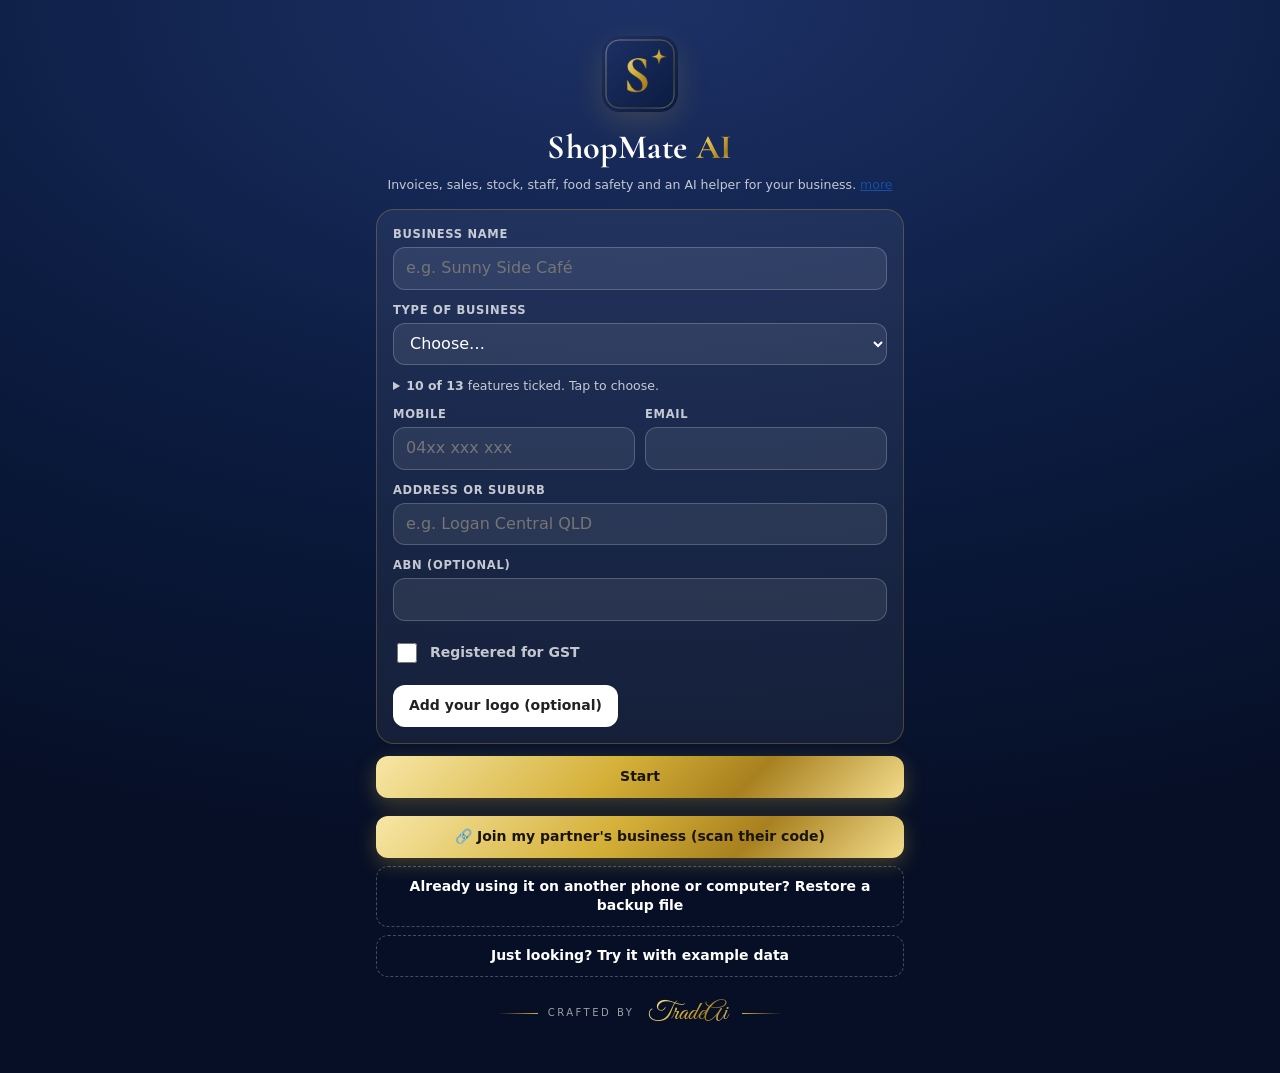
==== commit 0e464c73: "ShopMate AI build 286" ====
--- a/app/index.html
+++ b/app/index.html
@@ -1,7 +1,7 @@
 <!doctype html>
 <html lang="en">
 <head>
-<script src="bridge.js?v=92"></script><script src="pdf.js?v=92"></script>
+<script src="bridge.js?v=286"></script><script src="pdf.js?v=286"></script>
 <link rel="manifest" href="manifest.webmanifest">
 <link rel="apple-touch-icon" href="icons/apple-touch-icon.png">
 <link rel="icon" href="icons/icon-192.png">
@@ -9,7535 +9,39 @@
 <meta name="mobile-web-app-capable" content="yes">
 <meta name="apple-mobile-web-app-title" content="ShopMate">
 <meta name="apple-mobile-web-app-status-bar-style" content="default">
-<meta name="theme-color" content="#FBF7EE">
+<meta name="theme-color" content="#F8F9FA">
 <meta name="format-detection" content="telephone=no">
 <meta charset="utf-8">
 <meta name="viewport" content="width=device-width,initial-scale=1,viewport-fit=cover">
 <title>ShopMate AI</title>
-<style>
-/* Layout: one-column phone app — summary strip, filterable invoice list, slide-up sheets for editing and sending, fixed bottom tab bar. */
-:root{
-  --bg:#F3F5F1; --surface:#FFFFFF; --sunk:#EAEDE6; --ink:#1B2230; --muted:#5D6573; --line:#DDE1D8;
-  --gold:#E3A21A; --gold-soft:#FBEBC4; --gold-ink:#5E4100; --cow:#E9782B;
-  --ok:#22865A; --ok-soft:#DDF1E6; --warn:#B7790B; --warn-soft:#FCEFD2; --bad:#C2412F; --bad-soft:#FBE1DC;
-  --plain:#2F6FB3; --mint:#2E9B6B;
-  --shadow:0 1px 2px rgba(27,34,48,.06),0 6px 20px rgba(27,34,48,.06);
-  --f-display:ui-rounded,"SF Pro Rounded","Nunito","Segoe UI",system-ui,sans-serif;
-  --f-body:-apple-system,BlinkMacSystemFont,system-ui,"Segoe UI",Roboto,sans-serif;
-  color-scheme:light;
-}
-@media (prefers-color-scheme: dark){:root{
-  --bg:#11141A; --surface:#1A1F28; --sunk:#232935; --ink:#EEF0F3; --muted:#9BA3B1; --line:#2B3240;
-  --gold:#F0B53A; --gold-soft:#3A2E12; --gold-ink:#F8D98E; --cow:#F28D45;
-  --ok:#4CC08A; --ok-soft:#163327; --warn:#E9B23F; --warn-soft:#382B10; --bad:#F07562; --bad-soft:#3B1B17;
-  --plain:#6FA4E0; --mint:#5CC898; --shadow:0 1px 2px rgba(0,0,0,.3),0 6px 20px rgba(0,0,0,.25); color-scheme:dark}}
-*{box-sizing:border-box;-webkit-tap-highlight-color:transparent}
-html,body{height:100%;margin:0}
-body{background:var(--bg);color:var(--ink);font-family:var(--f-body);font-size:15px;line-height:1.45;-webkit-font-smoothing:antialiased;padding-top:env(safe-area-inset-top,0px)}
-img{max-width:100%}
-[hidden]{display:none!important}
-button,input,select,textarea{font:inherit;color:inherit}
-.num{font-variant-numeric:tabular-nums}
-.app{max-width:560px;margin:0 auto;padding-inline:16px;padding-block:12px 190px}
-h1,h2,h3{font-family:var(--f-display);margin:0;text-wrap:balance;letter-spacing:-.01em}
-.top{display:flex;align-items:center;gap:12px;padding-block:6px 14px}
-.mark{width:44px;height:44px;border-radius:12px;flex:none;overflow:hidden;box-shadow:var(--shadow)}
-.top h1{font-size:21px;font-weight:800;line-height:1.1}
-.top p{margin:0;color:var(--muted);font-size:13px}
-.top .grow{flex:1;min-width:0}
-.banner{background:var(--warn-soft);color:var(--ink);border-radius:12px;padding:10px 12px;font-size:13.5px;margin-bottom:12px;display:flex;gap:10px;align-items:center;justify-content:space-between}
-.banner.bad{background:var(--bad-soft)}
-.summary{display:grid;grid-template-columns:repeat(3,1fr);gap:8px;margin-bottom:16px}
-.stat{background:var(--surface);border-radius:14px;padding:10px 12px;box-shadow:var(--shadow);min-width:0}
-.stat .k{font-size:11px;letter-spacing:.06em;text-transform:uppercase;color:var(--muted);font-weight:600}
-.stat .v{font-family:var(--f-display);font-size:19px;font-weight:700;white-space:nowrap;overflow:hidden;text-overflow:ellipsis}
-.stat .s{font-size:12px;color:var(--muted)}
-.stat.bad .v{color:var(--bad)}
-.chips{display:flex;gap:6px;overflow-x:auto;padding-bottom:4px;margin-bottom:10px;scrollbar-width:none}
-.chip{border:1px solid var(--line);background:var(--surface);border-radius:999px;padding:6px 12px;font-size:13px;font-weight:600;white-space:nowrap;cursor:pointer}
-.chip[aria-pressed="true"]{background:var(--ink);color:var(--bg);border-color:var(--ink)}
-.list{display:flex;flex-direction:column;gap:8px}
-.row{display:flex;align-items:center;gap:12px;background:var(--surface);border-radius:14px;padding:12px 14px;box-shadow:var(--shadow);cursor:pointer;border:0;text-align:left;width:100%}
-.row:focus-visible,.btn:focus-visible,.chip:focus-visible,.tab:focus-visible{outline:3px solid var(--gold);outline-offset:2px}
-.row .main{flex:1;min-width:0}
-.row .t{font-weight:700;white-space:nowrap;overflow:hidden;text-overflow:ellipsis}
-.row .sub{font-size:13px;color:var(--muted);white-space:nowrap;overflow:hidden;text-overflow:ellipsis}
-.row .amt{text-align:right;flex:none}
-.row .amt b{font-family:var(--f-display);font-size:17px;display:block}
-.pill{display:inline-block;font-size:11px;font-weight:700;letter-spacing:.04em;text-transform:uppercase;border-radius:999px;padding:2px 8px;white-space:nowrap}
-.p-paid{background:var(--ok-soft);color:var(--ok)}.p-over{background:var(--bad-soft);color:var(--bad)}
-.p-due{background:var(--warn-soft);color:var(--warn)}.p-draft{background:var(--sunk);color:var(--muted)}
-.p-sample{background:var(--gold-soft);color:var(--gold-ink)}
-.empty{text-align:center;color:var(--muted);padding:36px 12px;background:var(--surface);border-radius:16px;border:1px dashed var(--line)}
-.empty h3{color:var(--ink);font-size:18px;margin-bottom:4px}
-.sec{display:flex;align-items:baseline;justify-content:space-between;margin:18px 2px 8px;gap:8px}
-.sec h2{font-size:17px}
-.sec small{color:var(--muted)}
-.tabs{position:fixed;left:0;right:0;bottom:0;background:var(--surface);border-top:1px solid var(--line);display:flex;justify-content:center;padding-bottom:env(safe-area-inset-bottom,0px);z-index:20}
-.tabs .in{display:grid;grid-template-columns:repeat(4,1fr);max-width:560px;width:100%}
-.tab{background:none;border:0;padding:8px 4px 10px;display:flex;flex-direction:column;align-items:center;gap:2px;font-size:12px;font-weight:600;color:var(--muted);cursor:pointer}
-.tab svg{width:22px;height:22px;stroke:currentColor;fill:none;stroke-width:1.8}
-.tab[aria-current="page"]{color:var(--ink)}
-.tab[aria-current="page"] svg{stroke:var(--gold)}
-.fab{position:fixed;right:max(16px,calc(50% - 264px));bottom:calc(76px + env(safe-area-inset-bottom,0px));z-index:21;background:var(--gold);color:#1B2230;border:0;border-radius:999px;padding:14px 20px;font-family:var(--f-display);font-weight:800;font-size:16px;box-shadow:0 8px 24px rgba(227,162,26,.35);cursor:pointer;display:flex;gap:8px;align-items:center}
-.btn{border:1px solid var(--line);background:var(--surface);border-radius:12px;padding:10px 14px;font-weight:600;cursor:pointer;display:inline-flex;align-items:center;justify-content:center;gap:6px;min-height:44px;text-align:center;text-decoration:none;color:var(--ink)}
-.btn.pri{background:var(--gold);border-color:var(--gold);color:#1B2230}
-.btn.dark{background:var(--ink);border-color:var(--ink);color:var(--bg)}
-.btn.danger{color:var(--bad)}
-.btn.danger.armed{background:var(--bad);border-color:var(--bad);color:#fff}
-.btn:disabled,.btn[aria-disabled="true"]{opacity:.5;cursor:default;pointer-events:none}
-.btn.sm{min-height:34px;padding:6px 10px;font-size:13px;border-radius:10px}
-.field{display:flex;flex-direction:column;gap:4px;min-width:0}
-.field label,.lbl{font-size:12px;font-weight:700;letter-spacing:.05em;text-transform:uppercase;color:var(--muted)}
-.field input,.field select,.field textarea{background:var(--surface);border:1px solid var(--line);border-radius:10px;padding:10px 12px;min-height:44px;width:100%;font-size:16px}
-.field textarea{min-height:76px;resize:vertical}
-.field input:focus,.field select:focus,.field textarea:focus{outline:2px solid var(--gold);border-color:var(--gold)}
-.grid2{display:grid;grid-template-columns:1fr 1fr;gap:10px}
-.stack{display:flex;flex-direction:column;gap:10px}
-.card{background:var(--surface);border-radius:16px;padding:14px;box-shadow:var(--shadow)}
-.card h3{font-size:16px}
-.hint{font-size:12.5px;color:var(--muted);margin:0}
-.ftlist{display:flex;flex-direction:column;gap:6px}.ftrow{display:flex;align-items:center;gap:10px;padding:10px 12px;border:1px solid var(--line);border-radius:12px;background:var(--surface);cursor:pointer}.ftrow input{width:22px;height:22px;flex:none;accent-color:var(--gold)}.ftrow .ftem{font-size:20px;flex:none}.ftrow b{display:block}.ftrow small{display:block;color:var(--muted);font-size:13px;line-height:1.3}
-.jphotos{display:flex;flex-wrap:wrap;gap:8px}.jph{position:relative}.jph img{width:76px;height:76px;object-fit:cover;border-radius:10px;border:1px solid var(--line);display:block;cursor:pointer}.jphx{position:absolute;top:-6px;right:-6px;width:26px;height:26px;border-radius:50%;border:0;background:var(--ink);color:var(--bg);font-size:13px}.jthumb{width:44px;height:44px;object-fit:cover;border-radius:8px;flex:none}.jatt{display:grid;grid-template-columns:1fr 1fr;gap:6px}.jatt button{min-height:42px;border-radius:10px;border:1px solid var(--line);background:var(--surface);color:var(--ink);font-weight:600}.jatt button[aria-pressed=true]{background:var(--gold-soft);border-color:var(--gold);color:var(--gold-ink)}.jcrew input{min-height:40px;border:1px solid var(--line);border-radius:10px;padding:8px 10px;background:var(--surface);color:var(--ink);width:100%;box-sizing:border-box}.jview{position:fixed;inset:0;z-index:200;background:rgba(0,0,0,.92);display:grid;place-items:center;padding:16px}.jview-in{color:#fff;text-align:center;max-width:100%}.jview-in img{max-width:100%;max-height:85vh;border-radius:8px}.jview-x{position:fixed;top:calc(12px + env(safe-area-inset-top,0px));right:12px;width:44px;height:44px;border-radius:50%;border:0;background:rgba(255,255,255,.2);color:#fff;font-size:20px}
-.toggle{display:flex;align-items:center;gap:10px;cursor:pointer;font-weight:600;min-height:40px}
-.toggle input{width:20px;height:20px;accent-color:var(--gold)}
-.sheet{position:fixed;inset:0;z-index:40;background:var(--bg);display:flex;flex-direction:column;padding-top:env(safe-area-inset-top,0px);animation:up .22s ease-out}
-@keyframes up{from{transform:translateY(24px);opacity:.6}to{transform:none;opacity:1}}
-@media (prefers-reduced-motion:reduce){.sheet{animation:none}}
-.sheet-h{display:flex;align-items:center;gap:8px;padding:10px 16px;border-bottom:1px solid var(--line);background:var(--surface)}
-.sheet-h h2{flex:1;font-size:18px;min-width:0;white-space:nowrap;overflow:hidden;text-overflow:ellipsis}
-.x{width:40px;height:40px;border-radius:50%;border:0;background:var(--sunk);cursor:pointer;font-size:20px;line-height:1}
-.sheet-b{flex:1;overflow-y:auto;padding:16px;-webkit-overflow-scrolling:touch}
-.sheet-b>.in{max-width:560px;margin:0 auto;display:flex;flex-direction:column;gap:14px}
-.sheet-f{border-top:1px solid var(--line);background:var(--surface);padding:10px 16px calc(10px + env(safe-area-inset-bottom,0px))}
-.sheet-f .in{max-width:560px;margin:0 auto;display:flex;gap:8px}
-.sheet-f .btn{flex:1}
-.pick{display:flex;flex-wrap:wrap;gap:6px}
-.pick button{border:1px solid var(--line);background:var(--surface);border-radius:12px;padding:8px 10px;cursor:pointer;text-align:left;display:flex;flex-direction:column;min-width:0;max-width:100%}
-.pick button b{font-size:13.5px}
-.pick button span{font-size:12px;color:var(--muted)}
-.pick button .dot{display:inline-block;width:8px;height:8px;border-radius:50%;margin-right:5px;vertical-align:1px}
-.line{display:grid;grid-template-columns:1fr auto;gap:8px;padding:10px 0;border-bottom:1px solid var(--line)}
-.line .nm{border:0;background:transparent;font-weight:700;padding:4px 0;min-width:0;width:100%;font-size:16px}
-.line .ctrls{display:flex;align-items:center;gap:8px;grid-column:1/-1;flex-wrap:wrap}
-.step{display:flex;align-items:center;border:1px solid var(--line);border-radius:10px;overflow:hidden}
-.step button{width:40px;height:40px;border:0;background:var(--sunk);cursor:pointer;font-size:18px;font-weight:700}
-.step input{width:52px;height:40px;border:0;text-align:center;background:var(--surface);font-size:16px}
-.price{display:flex;align-items:center;border:1px solid var(--line);border-radius:10px;padding-left:8px;background:var(--surface)}
-.price input{width:80px;height:40px;border:0;background:transparent;padding:0 6px;font-size:16px}
-.line .tot{font-family:var(--f-display);font-weight:700;margin-left:auto}
-.totals{display:flex;flex-direction:column;gap:4px;padding-top:10px;border-top:2px solid var(--ink)}
-.totals div{display:flex;justify-content:space-between}
-.totals .big{font-family:var(--f-display);font-size:22px;font-weight:800}
-.paper{background:#fff;color:#1B2230;border-radius:6px;box-shadow:var(--shadow);overflow:hidden;font-size:12.5px}
-.paper .ph{background:#E3A21A;padding:14px 16px;display:flex;justify-content:space-between;gap:10px;border-bottom:3px solid #E9782B}
-.paper .ph b{font-family:var(--f-display);font-size:18px}
-.paper .pb{padding:14px 16px;display:flex;flex-direction:column;gap:10px}
-.paper table{width:100%;border-collapse:collapse}
-.paper td,.paper th{padding:5px 0;text-align:left;border-bottom:1px solid #E6E6E0}
-.paper th{font-size:10.5px;text-transform:uppercase;letter-spacing:.05em;color:#5D6573}
-.paper .r{text-align:right}
-.paper .box{background:#F6F3EA;border-radius:6px;padding:8px 10px}
-.paper .spec{background:#FFF4D6;border-left:3px solid #E9782B;padding:8px 10px;border-radius:0 6px 6px 0}
-.paper .muted{color:#5D6573}
-.actions{display:grid;grid-template-columns:repeat(2,1fr);gap:8px}
-.actions .btn{flex-direction:column;gap:2px;min-height:62px;font-size:13.5px}
-.actions .btn svg{width:20px;height:20px;stroke:currentColor;fill:none;stroke-width:1.8}
-.actions .wide{grid-column:1/-1;flex-direction:row;min-height:52px}
-.hist{font-size:13px;color:var(--muted);display:flex;flex-direction:column;gap:2px}
-.toast{position:fixed;left:50%;transform:translateX(-50%);bottom:calc(140px + env(safe-area-inset-bottom,0px));z-index:60;background:var(--ink);color:var(--bg);padding:10px 16px;border-radius:12px;font-weight:600;max-width:calc(100% - 32px);box-shadow:0 8px 24px rgba(0,0,0,.25)}
-.toast.err{background:var(--bad);color:#fff}
-.msgbox{width:100%;min-height:150px}
-.kv{display:flex;justify-content:space-between;gap:10px;font-size:14px;padding:6px 0;border-bottom:1px solid var(--line);align-items:center}
-.kv:last-child{border-bottom:0}
-.kv span:first-child{color:var(--muted)}
-.prod{display:grid;grid-template-columns:1fr 92px auto auto;gap:6px;align-items:center}
-.prod input[type=text],.prod input[type=number],.spec-ed input{background:var(--surface);border:1px solid var(--line);border-radius:10px;padding:8px 10px;min-height:42px;width:100%;min-width:0;font-size:16px}
-.prod label{font-size:12px;font-weight:700;display:flex;align-items:center;gap:4px}
-.iconbtn{width:38px;height:38px;border-radius:10px;border:1px solid var(--line);background:var(--surface);cursor:pointer;color:var(--muted);flex:none}
-.spec-ed{display:flex;flex-direction:column;gap:6px;padding:10px;border:1px solid var(--line);border-radius:12px}
-.spec-ed .hd{display:flex;gap:6px}
-.step-list{margin:0;padding-left:20px;display:flex;flex-direction:column;gap:4px;font-size:14px}
-@media (max-width:380px){.summary .stat .v{font-size:16px}.prod{grid-template-columns:1fr 78px auto auto}}
-.aitxt{font-size:14.5px;line-height:1.45}.aitxt p{margin:0 0 2px}.aitxt .aih{font-weight:700;margin-top:4px}.aitxt .aigap{height:8px}.aitxt ul.aimd,.aitxt ol.aimd{margin:2px 0 4px;padding-left:20px}.aitxt li{margin:2px 0}
-.aiacts{display:flex;flex-wrap:wrap;gap:8px;margin-top:10px}.aiacts .btn{width:auto;flex:none}
-#ptr{position:fixed;top:-46px;left:50%;transform:translate(-50%,0);opacity:0;z-index:60;display:flex;gap:8px;align-items:center;background:var(--surface);color:var(--ink);border:1px solid var(--line);border-radius:999px;padding:8px 14px;box-shadow:0 6px 18px rgba(0,0,0,.12);font-size:14px;font-weight:600;pointer-events:none}
-#ptr .ptr-ic{display:inline-block;font-size:18px;color:var(--gold)}#ptr.spin .ptr-ic{animation:ptrspin .8s linear infinite}@keyframes ptrspin{to{transform:rotate(360deg)}}
-#sheet.ro .sheet-f .btn.pri,#sheet.ro .btn.danger,#sheet.ro [data-act="fDel"]{display:none!important}
-#memBar{margin-bottom:10px}
-.jseg{grid-auto-columns:auto;overflow-x:auto;scrollbar-width:none}.jseg button{white-space:nowrap;padding:8px 9px}
-.qline{border-top:1px solid var(--line);padding-top:10px;display:grid;gap:6px}.qline:first-child{border-top:0;padding-top:0}
-.qlrow{display:grid;grid-template-columns:1fr 1fr auto auto;gap:8px;align-items:end}
-.qvar{border-top:1px solid var(--line);padding-top:8px;display:grid;gap:6px}
-.qopt input{margin-top:3px;width:20px;height:20px;flex:none}
-/* add button: a round + on the right, well clear of the Ask AI button */
-.fab{width:60px;height:60px;padding:0;border-radius:50%;justify-content:center;gap:0;font-size:32px;line-height:1;right:max(18px,calc(50% - 262px));bottom:calc(108px + env(safe-area-inset-bottom,0px))}
-.fab .fab-t{position:absolute;width:1px;height:1px;overflow:hidden;clip:rect(0 0 0 0);white-space:nowrap}
-.fab:active{transform:scale(.94)}
-.row.row-hl{box-shadow:0 0 0 2px var(--gold) inset;background:color-mix(in srgb,var(--gold) 9%,var(--surface))}
-.row.row-flash{animation:rowflash 1.5s ease-out}
-@keyframes rowflash{0%{background:color-mix(in srgb,var(--gold) 38%,var(--surface))}100%{background:color-mix(in srgb,var(--gold) 9%,var(--surface))}}
-.invfacts{display:grid;grid-template-columns:repeat(4,auto);justify-content:space-between;gap:8px;margin:10px 0 4px;padding:10px 12px;border:1px solid var(--line);border-radius:14px;background:var(--surface)}
-.invfacts span{display:flex;flex-direction:column;min-width:0}.invfacts small{font-size:11.5px;color:var(--muted);font-weight:600;text-transform:uppercase;letter-spacing:.04em}.invfacts b{font-size:14.5px;white-space:nowrap}
-.today-more{display:flex;align-items:center;justify-content:center;gap:8px;width:100%;margin:8px 0 2px;padding:9px 12px;border:1px dashed var(--line);border-radius:999px;background:transparent;color:var(--muted);font-weight:700;font-size:14px;cursor:pointer}
-.today-more span{font-size:11px}
-.ctrow input[type=checkbox]{width:22px;height:22px;flex:none;margin-right:4px}
-.dobox{display:flex;align-items:center;gap:8px;margin-top:10px;border:1.5px solid var(--gold);background:var(--gold-soft);border-radius:14px;padding:6px 6px 6px 12px}
-.dobox input{flex:1;min-width:0;border:0;background:transparent;font-size:16px;color:var(--ink);padding:8px 0;outline:none}
-.dobox input::placeholder{color:var(--gold-ink);opacity:.85;font-weight:600}
-.dobox .btn{flex:none;min-height:38px}
-.dohint{font-size:12px;color:var(--muted);margin:6px 4px 0}
-.qhero{display:flex;align-items:center;gap:14px;width:100%;margin:0 0 12px;padding:16px 18px;border:0;border-radius:20px;background:linear-gradient(135deg,var(--gold-2,#F2B93B),var(--gold) 70%);color:var(--on-gold,#2A1A00);text-align:left;cursor:pointer;box-shadow:0 10px 24px -10px color-mix(in srgb,var(--gold) 80%,transparent)}
-.qhero .qh-plus{display:grid;place-items:center;width:46px;height:46px;border-radius:50%;background:rgba(255,255,255,.35);font-size:28px;font-weight:800;flex:none}
-.qhero b{display:block;font-family:var(--f-display);font-size:20px;font-weight:800}
-.qhero small{display:block;font-size:13px;opacity:.85;margin-top:2px}
-.qtiles{display:grid;grid-template-columns:repeat(3,1fr);gap:10px;margin:0 0 16px}
-.qtile{display:flex;flex-direction:column;align-items:center;justify-content:center;gap:8px;min-height:92px;padding:12px 6px;border:1px solid var(--line);border-radius:18px;background:var(--surface);color:var(--ink);cursor:pointer;text-align:center;box-shadow:var(--shadow)}
-.qtile .qe{display:grid;place-items:center;width:42px;height:42px;border-radius:14px;font-size:22px;background:color-mix(in srgb,var(--c) 16%,var(--surface));box-shadow:inset 0 0 0 1.5px color-mix(in srgb,var(--c) 35%,transparent)}
-.qtile b{font-size:13.5px;line-height:1.2}
-.qtile:active,.qhero:active{transform:scale(.97)}
-.moregrid .more-x{display:none}.moregrid .more-x.show{display:flex}
-.linkbtn{border:0;background:none;color:var(--gold-ink);font-weight:700;text-decoration:underline;padding:0;cursor:pointer;font:inherit;font-weight:700}
-.tour{position:fixed;inset:0;z-index:200}
-.tour-spot{position:fixed;border-radius:16px;box-shadow:0 0 0 9999px rgba(10,12,18,.62);pointer-events:none;transition:all .25s ease}
-.tour-tip{position:fixed;left:16px;right:16px;max-width:420px;margin:0 auto;background:var(--surface);color:var(--ink);border-radius:18px;padding:16px;box-shadow:0 18px 40px rgba(0,0,0,.35)}
-.tour-tip b{font-size:17px}.tour-tip p{margin:6px 0 12px;font-size:15px;line-height:1.45}
-.tour-n{font-size:12px;color:var(--muted);font-weight:700;margin-bottom:4px}
-.tour-b{display:flex;justify-content:flex-end;gap:8px}
-.tile[data-morego="staff"] .ico{background:color-mix(in srgb,#2F80ED 15%,var(--surface));color:#2F80ED}
-.tile[data-morego="reminders"] .ico{background:color-mix(in srgb,#27A06B 15%,var(--surface));color:#27A06B}
-.tile[data-morego="marketing"] .ico{background:color-mix(in srgb,#D9467A 15%,var(--surface));color:#D9467A}
-.tile[data-morego="orders"] .ico{background:color-mix(in srgb,#8B5E34 15%,var(--surface));color:#8B5E34}
-.tile[data-morego="shop"] .ico{background:color-mix(in srgb,#6B7280 15%,var(--surface));color:#6B7280}
-.tile[data-morego="share"] .ico{background:color-mix(in srgb,#0E9F9A 15%,var(--surface));color:#0E9F9A}
-.tile[data-morego="ordermsg"] .ico{background:color-mix(in srgb,#7B5CD6 15%,var(--surface));color:#7B5CD6}
-.tile[data-morego="importold"] .ico{background:color-mix(in srgb,#C2410C 15%,var(--surface));color:#C2410C}
-.tile[data-morego="labels"] .ico{background:color-mix(in srgb,#E07B24 15%,var(--surface));color:#E07B24}
-.tile[data-morego="quotes"] .ico{background:color-mix(in srgb,#7B5CD6 15%,var(--surface));color:#7B5CD6}
-.tile[data-morego="jobs"] .ico{background:color-mix(in srgb,#E07B24 15%,var(--surface));color:#E07B24}
-.setrow[data-setsec="licence"] .si{background:color-mix(in srgb,#7B5CD6 15%,var(--surface));color:#7B5CD6}
-.setrow[data-setsec="look"] .si{background:color-mix(in srgb,#D9467A 15%,var(--surface));color:#D9467A}
-.setrow[data-setsec="lock"] .si{background:color-mix(in srgb,#6B7280 15%,var(--surface));color:#6B7280}
-.setrow[data-setsec="features"] .si{background:color-mix(in srgb,#27A06B 15%,var(--surface));color:#27A06B}
-.setrow[data-setsec="biz"] .si{background:color-mix(in srgb,#E3A21A 15%,var(--surface));color:#E3A21A}
-.setrow[data-setsec="print"] .si{background:color-mix(in srgb,#8B5E34 15%,var(--surface));color:#8B5E34}
-.setrow[data-setsec="import"] .si{background:color-mix(in srgb,#C2410C 15%,var(--surface));color:#C2410C}
-.setrow[data-setsec="backup"] .si{background:color-mix(in srgb,#2F80ED 15%,var(--surface));color:#2F80ED}
-.setrow[data-setsec="people"] .si{background:color-mix(in srgb,#0E9F9A 15%,var(--surface));color:#0E9F9A}
-.setrow[data-setsec="google"] .si{background:color-mix(in srgb,#2F80ED 15%,var(--surface));color:#2F80ED}
-.setrow[data-setsec="sending"] .si{background:color-mix(in srgb,#27A06B 15%,var(--surface));color:#27A06B}
-.setrow[data-setsec="auto"] .si{background:color-mix(in srgb,#D9534F 15%,var(--surface));color:#D9534F}
-.setrow[data-setsec="prep"] .si{background:color-mix(in srgb,#E07B24 15%,var(--surface));color:#E07B24}
-.setrow[data-setsec="food"] .si{background:color-mix(in srgb,#0E9F9A 15%,var(--surface));color:#0E9F9A}
-.setrow[data-setsec="ai"] .si{background:color-mix(in srgb,#7B5CD6 15%,var(--surface));color:#7B5CD6}
-.setrow[data-setsec="share"] .si{background:color-mix(in srgb,#0E9F9A 15%,var(--surface));color:#0E9F9A}
-.setrow[data-setsec="about"] .si{background:color-mix(in srgb,#6B7280 15%,var(--surface));color:#6B7280}
-.setrow[data-setsec="reset"] .si{background:color-mix(in srgb,#D9534F 15%,var(--surface));color:#D9534F}
-</style>
-<style>
-body{padding-top:0}
-.res{display:flex;flex-direction:column;gap:6px;font-size:14px}
-.res div{display:flex;gap:8px;align-items:flex-start}
-.res .ok{color:var(--ok);font-weight:700}
-.res .no{color:var(--bad);font-weight:700}
-.chk{display:flex;align-items:center;gap:10px;font-weight:700;font-size:15px}
-.chk input{width:22px;height:22px;accent-color:var(--gold)}
-.sub-card{border:1px solid var(--line);border-radius:12px;padding:12px;display:flex;flex-direction:column;gap:8px}
-.mono{font-family:ui-monospace,Menlo,monospace;font-size:12px;word-break:break-all}
-.tokens{font-size:12px;color:var(--muted)}
-.tokens code{background:var(--sunk);border-radius:4px;padding:1px 4px}
-.tabs .in{grid-template-columns:repeat(6,1fr)}
-.tab{font-size:10.5px;padding-inline:0}
-.tab svg{width:21px;height:21px}
-.week{display:flex;align-items:center;justify-content:space-between;gap:8px;margin-bottom:10px}
-.week b{font-family:var(--f-display);font-size:16px;text-align:center;flex:1}
-.day{margin-top:12px}
-.day .dh{display:flex;justify-content:space-between;align-items:center;margin:0 2px 6px;font-weight:700}
-.day .dh small{color:var(--muted);font-weight:600}
-.dot2{display:inline-block;width:10px;height:10px;border-radius:50%;margin-right:6px;vertical-align:0}
-.formula{background:var(--sunk);border-radius:12px;padding:10px 12px;font-size:13.5px;line-height:1.5}
-.ctable{width:100%;border-collapse:collapse;font-size:13px}
-.ctable th{font-size:10.5px;text-transform:uppercase;letter-spacing:.04em;color:var(--muted);text-align:right;padding:4px 2px;font-weight:700}
-.ctable th:first-child,.ctable td:first-child{text-align:left}
-.ctable td{padding:8px 2px;border-top:1px solid var(--line);text-align:right;vertical-align:top}
-.ctable tr[data-recipe]{cursor:pointer}
-.pl .kv b{font-family:var(--f-display)}
-.pl .kv.tot{border-top:2px solid var(--ink);font-size:16px}
-.rline{display:grid;grid-template-columns:1fr 1fr;gap:6px;padding:10px;border:1px solid var(--line);border-radius:12px}
-.rline .full{grid-column:1/-1;display:flex;gap:6px}
-.bizbtn{display:flex;align-items:center;gap:12px;flex:1;min-width:0;background:none;border:0;padding:0;text-align:left;cursor:pointer}
-.bizbtn .mark{background:#fff;object-fit:contain}
-.bizbtn .chev{color:var(--muted);font-size:13px;margin-left:2px}
-.logo-sm{width:36px;height:36px;border-radius:9px;object-fit:contain;background:#fff;flex:none;box-shadow:var(--shadow)}
-.logo-box{display:flex;align-items:center;gap:12px}
-.logo-box img{width:72px;height:72px;border-radius:14px;object-fit:contain;background:#fff;border:1px solid var(--line)}
-.swatches{display:flex;gap:8px;flex-wrap:wrap;align-items:center}
-.swatches button{width:34px;height:34px;border-radius:50%;border:2px solid var(--surface);box-shadow:0 0 0 1px var(--line);cursor:pointer}
-.swatches button[aria-pressed="true"]{box-shadow:0 0 0 3px var(--ink)}
-.swatches input[type=color]{width:44px;height:36px;border:1px solid var(--line);border-radius:10px;background:var(--surface);padding:2px}
-.seg{display:grid;grid-auto-flow:column;grid-auto-columns:1fr;background:var(--sunk);border-radius:12px;padding:3px;margin-bottom:12px}
-.seg button{border:0;background:none;border-radius:9px;padding:8px 6px;font-weight:700;font-size:13.5px;cursor:pointer;color:var(--muted)}
-.seg button[aria-pressed="true"]{background:var(--surface);color:var(--ink);box-shadow:var(--shadow)}
-.kpis{display:grid;grid-template-columns:1fr 1fr;gap:8px}
-.kpis .stat .v{font-size:18px}
-.bars{display:flex;align-items:flex-end;gap:3px;height:120px;padding-top:6px}
-.bars div{flex:1;min-width:2px;background:var(--gold);border-radius:4px 4px 0 0;position:relative}
-.bars div.zero{background:var(--line);min-height:2px}
-.barlbl{display:flex;justify-content:space-between;font-size:11px;color:var(--muted)}
-.rank{display:flex;flex-direction:column;gap:6px}
-.rank .r{display:grid;grid-template-columns:1fr auto;gap:2px 10px;font-size:14px}
-.rank .r .meter{grid-column:1/-1;height:6px;border-radius:3px;background:var(--sunk);overflow:hidden}
-.rank .r .meter i{display:block;height:100%;background:var(--gold)}
-.stockrow{display:grid;grid-template-columns:1fr auto;gap:6px 10px;align-items:center;padding:10px 0;border-bottom:1px solid var(--line)}
-.stockrow:last-child{border-bottom:0}
-.stockrow .q{font-family:var(--f-display);font-weight:800;font-size:20px;text-align:right}
-.stockrow .q.low{color:var(--bad)}
-.stockrow .acts{grid-column:1/-1;display:flex;gap:6px;flex-wrap:wrap}
-.match{display:grid;grid-template-columns:auto 1fr;gap:4px 10px;align-items:start;padding:10px 0;border-bottom:1px solid var(--line)}
-.match input{width:22px;height:22px;margin-top:2px;accent-color:var(--gold)}
-.match .tx{font-size:13px;color:var(--muted)}
-.contact{display:flex;flex-wrap:wrap;gap:4px 12px;font-size:13px;color:var(--muted)}
-.btn .sub2{display:block;font-size:12px;font-weight:500;opacity:.8}
-</style>
-<style>
-/* ===== ShopMate AI look: milk, saffron and ink. One bold element: the Today briefing card. ===== */
-@font-face{font-family:"Bricolage";src:url(fonts/bricolage-600.woff2) format("woff2");font-weight:600;font-display:swap}
-@font-face{font-family:"Bricolage";src:url(fonts/bricolage-800.woff2) format("woff2");font-weight:700 900;font-display:swap}
-:root{
-  --bg:#FBF7EE; --surface:#FFFFFF; --sunk:#F3EDE0; --ink:#1E2433; --muted:#6B6558; --line:#ECE4D3;
-  --gold:#E9A21C; --gold-2:#F6C24A; --gold-soft:#FCEFC9; --gold-ink:#6A4500; --cow:#D9781C;
-  --ok:#2E8C6A; --ok-soft:#DCF0E6; --warn:#B7790B; --warn-soft:#FDF0D3; --bad:#C2412F; --bad-soft:#FBE3DE;
-  --shadow:0 1px 0 rgba(30,36,51,.04),0 8px 24px -12px rgba(120,80,10,.18);
-  --f-display:"Bricolage",ui-rounded,system-ui,sans-serif;
-}
-@media (prefers-color-scheme: dark){:root{
-  --bg:#15110B; --surface:#1F1912; --sunk:#2A2218; --ink:#F6EEDF; --muted:#B3A48C; --line:#3A2F22;
-  --gold:#F2B640; --gold-2:#F7CF6E; --gold-soft:#3B2D10; --gold-ink:#F8DA94; --ok:#58C495; --ok-soft:#173226; --bad:#F07562; --bad-soft:#3B1B17; --warn:#E9B23F; --warn-soft:#382B10;
-  --shadow:0 1px 0 rgba(0,0,0,.3),0 10px 26px -14px rgba(0,0,0,.6)}}
-body{background:var(--bg)}
-h1,h2,h3,.stat .v,.totals .big,.row .amt b{font-family:var(--f-display)}
-.top{padding-block:10px 14px}
-.top h1{font-size:22px;font-weight:800;letter-spacing:-.02em}
-.bizbtn .mark{border-radius:14px;width:46px;height:46px}
-.aibtn{flex:none;display:inline-flex;align-items:center;gap:6px;border:0;border-radius:999px;padding:10px 14px 10px 12px;font-family:var(--f-display);font-weight:800;font-size:15px;color:var(--on-gold,#2A1A00);cursor:pointer;
-  background:linear-gradient(135deg,var(--gold-2),var(--gold) 60%,var(--cow));box-shadow:0 6px 18px -6px color-mix(in srgb,var(--gold) 70%,transparent)}
-.aibtn .sp{display:inline-block;animation:sp 1.6s ease-out 1}
-@keyframes sp{0%{transform:scale(.4) rotate(-40deg);opacity:0}60%{transform:scale(1.25) rotate(10deg);opacity:1}100%{transform:none}}
-@media (prefers-reduced-motion:reduce){.aibtn .sp{animation:none}}
-/* labels: sentence case, quieter */
-.field label,.lbl,.stat .k{text-transform:none;letter-spacing:0;font-size:12.5px;font-weight:600}
-.paper th,.ctable th{text-transform:none;letter-spacing:0}
-.pill{text-transform:none;letter-spacing:0;font-size:11.5px;font-weight:700;padding:2px 9px}
-.stat{border:1px solid var(--line);box-shadow:none;border-radius:16px}
-.stat .v{font-size:20px;font-weight:800;letter-spacing:-.01em}
-.row{border:1px solid var(--line);box-shadow:none;border-radius:16px}
-.row:active{background:var(--sunk)}
-.card{border:1px solid var(--line);box-shadow:none;border-radius:18px}
-.empty{border-radius:18px;background:transparent}
-.btn{border-radius:14px}
-.btn.pri,.fab{background:linear-gradient(135deg,var(--gold-2),var(--gold) 65%);border-color:transparent;color:var(--on-gold,#2A1A00)}
-.fab{font-family:var(--f-display);box-shadow:0 10px 24px -8px color-mix(in srgb,var(--gold) 75%,transparent)}
-.chip{border-radius:999px;font-weight:600}
-.chip[aria-pressed="true"]{background:var(--ink);color:var(--bg)}
-.seg{border-radius:14px}
-.tabs{border-top:1px solid var(--line);background:var(--surface)}
-.tab{position:relative}
-.tab svg{border-radius:999px;padding:3px 12px;width:46px!important;height:28px!important;box-sizing:border-box;transition:background .15s}
-.tab[aria-current="page"] svg{background:var(--gold-soft);stroke:var(--gold-ink)}
-.tab[aria-current="page"]{color:var(--ink)}
-.sheet-h{background:var(--surface);border-bottom:1px solid var(--line)}
-.sheet-h h2{font-weight:800;letter-spacing:-.01em}
-.banner{border-radius:14px}
-/* Today card — the AI briefing */
-.today{position:relative;border-radius:22px;padding:16px;margin-bottom:16px;background:var(--surface);
-  border:1.5px solid transparent;background-image:linear-gradient(var(--surface),var(--surface)),linear-gradient(135deg,var(--gold-2),var(--gold) 45%,var(--cow));background-origin:border-box;background-clip:padding-box,border-box;
-  box-shadow:0 14px 34px -18px color-mix(in srgb,var(--cow) 55%,transparent)}
-.today h2{font-size:18px;font-weight:800;display:flex;align-items:center;gap:8px;margin-bottom:2px}
-.today .date{color:var(--muted);font-size:13px;margin-bottom:10px}
-.today .item{display:flex;align-items:center;gap:10px;width:100%;background:none;border:0;border-top:1px solid var(--line);padding:10px 0;text-align:left;cursor:pointer;color:var(--ink);font-size:14.5px}
-.today .item .dot{width:10px;height:10px;border-radius:50%;flex:none}
-.today .item.more{color:var(--gold-ink);font-weight:700}
-.today .item .go{margin-left:auto;color:var(--muted);font-size:13px;flex:none}
-.today .allgood{border-top:1px solid var(--line);padding:10px 0;color:var(--ok);font-weight:600}
-.today .ask{display:flex;align-items:center;gap:8px;margin-top:10px;width:100%;border:1px dashed var(--gold);background:var(--gold-soft);color:var(--gold-ink);border-radius:14px;padding:12px 14px;font-size:15px;font-weight:600;cursor:pointer;text-align:left}
-</style>
-<style>
-/* ===== Saffron & Ink: ink app bar, milk page, thumb-reach AI orb, duotone icons, dropdown boxes ===== */
-:root{--appbar:#1C2230;--appbar-ink:#FFFFFF;--appbar-muted:#A9B0C0}
-@media (prefers-color-scheme: dark){:root{--appbar:#221C14;--appbar-muted:#B3A48C}}
-.app{padding-top:0}
-.appbar{margin:0 -16px 14px;padding:14px 16px 18px;background:var(--appbar);border-radius:0 0 26px 26px;color:var(--appbar-ink)}
-.appbar h1{color:var(--appbar-ink);font-size:21px;white-space:nowrap;overflow:hidden;text-overflow:ellipsis;display:block;max-width:100%}
-.appbar .grow{min-width:0}
-.appbar p{color:var(--appbar-muted)!important}
-.appbar .chev{color:var(--gold-2)}
-.appbar .mark{box-shadow:0 0 0 2px color-mix(in srgb,var(--gold-2) 35%,transparent)}
-.ico{width:24px;height:24px;fill:none;stroke:currentColor;stroke-width:1.7;stroke-linecap:round;stroke-linejoin:round}
-.ico .f{fill:currentColor;stroke:none;opacity:.16}
-.tabs .in{grid-template-columns:repeat(5,1fr)!important;align-items:end}
-.tab{font-size:11.5px;font-weight:600;gap:3px;padding:8px 2px 10px}
-.tab .ico{width:44px;height:28px;padding:2px 10px;border-radius:999px;box-sizing:border-box;transition:background .15s}
-.tab[aria-current="page"] .ico{background:var(--gold-soft);color:var(--gold-ink)}
-.tab[aria-current="page"] .ico .f{opacity:.35}
-.tab>svg:not(.ico){display:none}
-.ai-tab{position:relative;color:var(--ink)!important}
-.ai-orb{display:grid;place-items:center;width:62px;height:62px;margin-top:-30px;border-radius:50%;color:var(--on-gold,#2A1A00);
-  background:radial-gradient(circle at 32% 28%,var(--gold-hi,#FFE3A0),var(--gold-2) 30%,var(--gold) 62%,var(--cow));box-shadow:0 0 0 5px var(--surface),0 10px 24px -6px color-mix(in srgb,var(--gold) 85%,transparent)}
-.ai-orb .ico{width:30px;height:30px;padding:0;background:none!important;color:var(--on-gold,#2A1A00)}
-@media (prefers-reduced-motion:no-preference){.ai-orb{animation:orb 2.2s ease-out 1}}
-@keyframes orb{0%{transform:scale(.6)}55%{transform:scale(1.08)}100%{transform:none}}
-.fab{bottom:calc(84px + env(safe-area-inset-bottom,0px))}
-.ddrow{display:flex;gap:8px;margin-bottom:12px}
-.dd{position:relative;flex:1;min-width:0;display:flex;flex-direction:column;gap:1px;background:var(--surface);border:1px solid var(--line);border-radius:14px;padding:7px 34px 7px 12px;cursor:pointer}
-.dd span{font-size:11.5px;color:var(--muted);font-weight:600}
-.dd select{appearance:none;-webkit-appearance:none;border:0;background:transparent;font:inherit;font-weight:700;font-size:15px;color:var(--ink);padding:0;width:100%;outline:none;cursor:pointer}
-.dd::after{content:"";position:absolute;right:14px;top:50%;width:8px;height:8px;border-right:2px solid var(--muted);border-bottom:2px solid var(--muted);transform:translateY(-70%) rotate(45deg)}
-.dd:focus-within{border-color:var(--gold);box-shadow:0 0 0 3px var(--gold-soft)}
-.moregrid{display:grid;grid-template-columns:1fr 1fr;gap:10px}
-.tile{display:flex;flex-direction:column;align-items:flex-start;gap:6px;text-align:left;background:var(--surface);border:1px solid var(--line);border-radius:18px;padding:16px 14px;cursor:pointer;color:var(--ink);min-height:118px}
-.tile .ico{width:34px;height:34px;padding:6px;border-radius:12px;background:var(--gold-soft);color:var(--gold-ink)}
-.tile b{font-family:var(--f-display);font-size:16px}
-.tile span{font-size:12.5px;color:var(--muted);line-height:1.35}
-.today{margin-top:2px}
-</style>
-<style>
-/* Picker: our own bottom sheet instead of Android's pop-up list */
-select{pointer-events:none}
-.field select,.dd{cursor:pointer}
-.pk-back{position:fixed;inset:0;z-index:90;background:rgba(16,18,26,.45);display:flex;align-items:flex-end;justify-content:center;animation:pkf .15s ease-out}
-.pk{width:100%;max-width:560px;max-height:78vh;display:flex;flex-direction:column;background:var(--surface);border-radius:24px 24px 0 0;padding:8px 0 calc(10px + env(safe-area-inset-bottom,0px));box-shadow:0 -10px 40px rgba(0,0,0,.25);animation:pku .2s ease-out}
-@keyframes pku{from{transform:translateY(30px);opacity:.6}to{transform:none;opacity:1}}
-@keyframes pkf{from{opacity:0}to{opacity:1}}
-@media (prefers-reduced-motion:reduce){.pk,.pk-back{animation:none}}
-.pk .grab{width:40px;height:5px;border-radius:3px;background:var(--line);margin:4px auto 6px}
-.pk h3{font-size:17px;font-weight:800;padding:4px 20px 10px}
-.pk .srch{margin:0 16px 8px;min-height:44px;border:1px solid var(--line);border-radius:12px;padding:8px 12px;background:var(--bg);font-size:16px}
-.pk .opts{overflow-y:auto;padding:0 8px;-webkit-overflow-scrolling:touch}
-.pk .grp{font-size:12.5px;font-weight:700;color:var(--muted);padding:12px 12px 4px}
-.pk .opt{display:flex;align-items:center;gap:12px;width:100%;min-height:52px;border:0;background:none;border-radius:14px;padding:10px 12px;text-align:left;font-size:16px;color:var(--ink);cursor:pointer}
-.pk .opt:active,.pk .opt:focus-visible{background:var(--sunk);outline:none}
-.pk .opt[aria-selected="true"]{background:var(--gold-soft);font-weight:700}
-.pk .opt .tick{margin-left:auto;width:22px;height:22px;flex:none;color:var(--gold-ink)}
-.pk .opt[disabled]{opacity:.45}
-/* ads gallery */
-.adgrid{display:grid;grid-template-columns:1fr 1fr;gap:10px}
-.adcard{display:flex;flex-direction:column;gap:6px;border:1px solid var(--line);background:var(--surface);border-radius:16px;padding:8px;text-align:left;cursor:pointer;color:var(--ink)}
-.adcard img{width:100%;aspect-ratio:1;object-fit:cover;border-radius:10px;background:var(--sunk)}
-.adcard b{font-size:13.5px;line-height:1.25;display:-webkit-box;-webkit-line-clamp:2;-webkit-box-orient:vertical;overflow:hidden}
-.adcard span{font-size:12px;color:var(--muted)}
-</style>
-<style>
-/* ===== themes, app lock, prep plan, export ===== */
-.accents{display:grid;grid-template-columns:repeat(4,1fr);gap:8px}
-.acc{display:flex;flex-direction:column;align-items:center;gap:6px;border:1px solid var(--line);background:var(--surface);border-radius:14px;padding:10px 4px;font-size:12.5px;font-weight:600;color:var(--ink);cursor:pointer}
-.acc span{width:34px;height:34px;border-radius:50%;display:block;box-shadow:inset 0 0 0 1px rgba(0,0,0,.08)}
-.acc[aria-pressed="true"]{border-color:var(--ink);box-shadow:inset 0 0 0 1px var(--ink)}
-.lock{position:fixed;inset:0;z-index:9999;background:var(--appbar);color:#fff;display:grid;place-items:center;padding:24px;overflow:auto}
-body.locked .app,body.locked .tabs,body.locked .fab{visibility:hidden}
-.lk-in{width:100%;max-width:320px;text-align:center}
-.lk-logo{width:64px;height:64px;border-radius:18px}
-.lk-in h2{color:#fff;margin:10px 0 4px;font-size:22px}
-#lkMsg{color:var(--appbar-muted);margin:0 0 18px;min-height:20px}
-.lk-dots{display:flex;justify-content:center;gap:14px;margin-bottom:26px}
-.lk-dots i{width:14px;height:14px;border-radius:50%;border:2px solid var(--gold-2)}
-.lk-dots i.on{background:var(--gold-2)}
-.lk-pad{display:grid;grid-template-columns:repeat(3,1fr);gap:14px;justify-items:center}
-.lk-pad button{width:72px;height:72px;border-radius:50%;border:0;background:rgba(255,255,255,.09);color:#fff;font-family:var(--f-display);font-size:28px;font-weight:700;cursor:pointer;display:grid;place-items:center}
-.lk-pad button:active{background:rgba(255,255,255,.22)}
-.lk-pad .ico{width:32px;height:32px;color:var(--gold-2)}
-.lk-forgot{margin-top:22px;background:none;border:0;color:var(--appbar-muted);text-decoration:underline;font-size:14px;cursor:pointer}
-.shake{animation:shake .3s}
-@keyframes shake{25%{transform:translateX(-10px)}50%{transform:translateX(10px)}75%{transform:translateX(-6px)}}
-body.staff .tabs,body.staff .ai-tab,body.staff .gearbtn{display:none!important}
-.prep{display:grid;grid-template-columns:1fr 1fr;gap:8px;margin-top:6px}
-.pairin{display:grid;grid-template-columns:1fr 86px;gap:6px}
-.pp{border-top:1px solid var(--line);padding:10px 0}
-.pp:first-of-type{border-top:0}
-.pp-h{display:flex;justify-content:space-between;gap:10px;font-size:15.5px}
-.pp-h .num{font-family:var(--f-display);font-size:18px;color:var(--gold-ink)}
-.pp-who{display:flex;flex-wrap:wrap;gap:4px 12px;margin-top:4px;font-size:13px;color:var(--muted)}
-.exp-opt{display:flex;gap:12px;align-items:flex-start;text-align:left;width:100%;border:1px solid var(--line);background:var(--surface);border-radius:16px;padding:14px;cursor:pointer;color:var(--ink);font-size:14px;line-height:1.4}
-.exp-opt .ico{flex:none;width:30px;height:30px;color:var(--gold-ink)}
-.btn .ico{width:20px;height:20px;vertical-align:-4px}
-.seg[aria-label="Tasks"] button{white-space:nowrap;font-size:13.5px;padding-inline:4px}
-</style>
-<style>
-/* ===== settings ===== */
-.top.appbar{align-items:center}
-.gearbtn{flex:none;width:44px;height:44px;border-radius:14px;border:0;display:grid;place-items:center;background:rgba(255,255,255,.08);color:var(--appbar-ink);cursor:pointer}
-.gearbtn:active{background:rgba(255,255,255,.2)}
-.gearbtn .ico{width:26px;height:26px}
-.setlist{display:flex;flex-direction:column;background:var(--surface);border:1px solid var(--line);border-radius:18px;overflow:hidden}
-.setrow{display:flex;align-items:center;gap:12px;width:100%;border:0;border-top:1px solid var(--line);background:none;padding:13px 14px;text-align:left;cursor:pointer;color:var(--ink)}
-.setrow:first-child{border-top:0}
-.setrow:active{background:var(--sunk)}
-.setrow .si{flex:none;width:40px;height:40px;border-radius:12px;display:grid;place-items:center;background:var(--gold-soft);color:var(--gold-ink)}
-.setrow .si .ico{width:24px;height:24px}
-.setrow .st{flex:1;min-width:0;display:flex;flex-direction:column}
-.setrow .st b{font-size:15.5px}
-.setrow .st span{font-size:13px;color:var(--muted);white-space:nowrap;overflow:hidden;text-overflow:ellipsis}
-.setrow .sc{color:var(--muted);font-size:22px;flex:none}
-.sethead{display:flex;align-items:center;gap:10px;margin:2px 0 12px}
-.sethead h2{font-size:20px}
-</style>
-<style>
-/* ===== flat header: part of the page, no pull-down look ===== */
-.appbar{margin:0 0 12px;padding:12px 0 10px;background:transparent;border-radius:0;color:var(--ink)}
-.appbar h1{color:var(--ink);font-size:22px}
-.appbar p{color:var(--muted)!important}
-.appbar .mark{box-shadow:none;border:1px solid var(--line)}
-.gearbtn{background:var(--surface);border:1px solid var(--line);color:var(--ink)}
-.gearbtn:active{background:var(--sunk)}
-.bizswitch{display:inline-flex;align-items:center;gap:4px;margin-top:3px;font-size:12.5px;font-weight:700;color:var(--gold-ink);background:var(--gold-soft);border-radius:999px;padding:2px 9px}
-</style>
-<style>
-/* ===== welcome ===== */
-body.welcome .tabs,body.welcome .appbar,body.welcome .fab,body.welcome #banner{display:none!important}
-.wz{padding-top:22px}
-.wz-logo{width:72px;height:72px;border-radius:20px;display:block;margin:0 0 14px}
-.wz h1{font-size:26px;font-weight:800;margin-bottom:6px}
-.wz>.hint{margin:0 0 16px}
-.wz-logorow{display:flex;align-items:center;gap:10px}
-.wz-alt{display:flex;flex-direction:column;gap:8px;margin-top:18px}
-.wz-alt .btn{background:transparent;border-style:dashed;font-weight:600;font-size:14px}
-</style>
-<style>
-.rp-line{border-top:1px solid var(--line);padding:10px 0}
-.rp-top{display:flex;justify-content:space-between;gap:8px;align-items:flex-start}
-.rp-name{display:flex;flex-direction:column}
-.rp-qty{display:grid;grid-template-columns:48px 90px 48px 1fr;gap:8px;align-items:center;margin-top:8px}
-.rp-qty input{text-align:center;font-size:18px;font-weight:700;min-height:44px;border:1px solid var(--line);border-radius:12px;background:var(--surface)}
-.rp-qty .btn{font-size:20px;min-height:44px}
-.rp-sum{text-align:right}
-.rp-rem{margin-top:6px;font-size:14px}
-</style>
-<style>
-.om-img{width:100%;max-height:320px;object-fit:contain;border-radius:12px;border:1px solid var(--line);background:var(--sunk)}
-.pw-i{border-top:1px solid var(--line);padding:10px 0}.pw-i:first-of-type{border-top:0}
-.pw-aff{display:flex;flex-direction:column;gap:2px;margin:6px 0;font-size:13.5px}
-</style>
-<style>
-.imp-big{font-family:var(--f-display);font-size:22px;font-weight:800}
-.imp-prog .meter{height:10px;background:var(--sunk);border-radius:99px;overflow:hidden}.imp-prog .meter i{display:block;height:100%;background:var(--gold)}
-.imp-row{margin-top:8px;padding:10px 12px}.imp-row.off{opacity:.55}.imp-row.bad{border-color:var(--bad)}
-.imp-inc{display:grid;grid-template-columns:auto 1fr auto;gap:10px;align-items:start}
-.imp-det{margin:4px 0 2px 34px}.imp-row>.toggle:not(.imp-inc){margin-left:34px;min-height:0}
-.imp-warn{margin:6px 0 0 34px;font-size:13px;color:var(--bad)}
-</style>
+<link rel="stylesheet" href="css/app.css">
 </head>
 <body>
+<script>/* "TradeAi presents": once each time the app starts, then it fades away */try{if(!sessionStorage.getItem("taiShown")){sessionStorage.setItem("taiShown","1");document.write('<div class="tai-splash" id="taiSplash" aria-hidden="true"><i></i><b>TradeAi</b><small>PRESENTS</small><i></i></div>');setTimeout(function(){var s=document.getElementById("taiSplash");if(s)s.remove();},2400);}}catch(e){}</script>
 <div class="app">
-  <header class="top appbar">
-    <button class="bizbtn" type="button" data-act="pickBiz" aria-label="Switch business">
-      <img class="mark" id="bizLogo" src="icon.png" alt="" width="44" height="44">
-      <div class="grow">
-        <h1><span id="shopName">ShopMate AI</span></h1>
-        <p id="topSub">Invoices</p>
-      </div>
-    </button>
-    <button class="gearbtn" type="button" data-act="openSettings" aria-label="Settings" data-ico="gear"></button>
-  </header>
+  <div id="topHead"></div>
   <div id="banner"></div>
   <main id="main"></main>
 </div>
 
-<button class="fab" id="fab" type="button" data-act="newInvoice" aria-label="New invoice" title="New invoice"><span aria-hidden="true">＋</span><span class="fab-t">New invoice</span></button>
+<div class="dock" id="dock">
+  <button class="dock-search" id="dockSearch" type="button" data-act="openSearch" data-ico="search"><span id="dockLbl">Search anything</span></button>
+  <button class="dock-more" id="dockMore" type="button" data-act="pageMenu" aria-label="More for this page" title="More for this page" hidden>⋯</button>
+  <button class="fab" id="fab" type="button" data-act="openFab" aria-label="Create new" title="Create new"><span aria-hidden="true">＋</span></button>
+</div>
 
 <nav class="tabs" aria-label="Sections"><div class="in">
   <button class="tab" type="button" data-tab="invoices" data-ico="home">Home</button>
+  <button class="tab" type="button" data-invtab="1" data-ico="invoice">Invoices</button>
   <button class="tab" type="button" data-tab="customers" data-ico="people">Customers</button>
-  <button class="tab ai-tab" type="button" data-act="openAi" aria-label="Ask AI"><span class="ai-orb" data-ico="spark"></span><span>Ask AI</span></button>
   <button class="tab" type="button" data-tab="reports" data-ico="chart">Reports</button>
   <button class="tab" type="button" data-act="openMore" data-more="1" data-ico="grid">More</button>
+  <button class="tab ai" type="button" data-act="openAi" aria-label="Ask AI"><span class="ai-chip"><b>AI</b><span class="spark">✦</span></span><span>AI</span></button>
 </div></nav>
 
 <div id="sheet"></div>
 <div id="toast" class="toast" hidden></div>
 
-<script>
-"use strict";
-/* ================= native bridge ================= */
-const NATIVE = !!window.GPNative;
-const DESKTOP = (() => { try { return !!(window.GPNative && JSON.parse(window.GPNative.info()).desktop); } catch (e) { return false; } })();
-const WEB = (() => { try { return !!(window.GPNative && JSON.parse(window.GPNative.info()).web); } catch (e) { return false; } })();
-const IOS = WEB && (() => { try { return !!JSON.parse(window.GPNative.info()).ios; } catch (e) { return false; } })();
-// one link for everyone: the page works out whether it's an Android phone, an iPhone or a computer
-const APP_SITE = (() => { try { return (WEB && JSON.parse(window.GPNative.info()).site) || "https://falahjoon-prog.github.io/Shopmate/"; } catch (e) { return "https://falahjoon-prog.github.io/Shopmate/"; } })();
-const APP_KEY = "LnmV2a_NTHxVOcipT0zy-LaTZPtJuKXt";
-let cbN = 0; const cbs = {};
-window.onNative = (id, json) => { const f = cbs[id]; delete cbs[id]; if (f) { let v; try { v = JSON.parse(json); } catch (e) { v = { ok: false, error: "Bad answer" }; } f(v); } };
-function nat(method, payload) {
-  return new Promise(res => {
-    if (!NATIVE) return res({ ok: false, error: "This only works in the ShopMate AI app." });
-    const id = "c" + (++cbN); cbs[id] = res;
-    try { window.GPNative[method](id, JSON.stringify(payload || {})); } catch (e) { delete cbs[id]; res({ ok: false, error: String(e) }); }
-  });
-}
-function nativeInfo() { try { return NATIVE ? JSON.parse(window.GPNative.info()) : {}; } catch (e) { return {}; } }
-// owner devices: app key + this business's owner secret; people you share with: their own code
-const link = () => (S.data && S.data.memberLink && S.data.memberLink.url) ? { url: S.data.memberLink.url, key: "m:" + S.data.memberLink.token } : { url: (settings().link.url || "").trim(), key: settings().link.owner ? APP_KEY + ":" + settings().link.owner : APP_KEY };
-const hasLink = () => /^https:\/\/script\.google\.com\//.test(link().url);
-
-/* ================= data (stored on this phone) ================= */
-const KEY = "gp-invoices-v1";
-const BIZDEF = {
-  id: "", name: "", tagline: "", abn: "", phone: "", email: "", address: "", logo: "", color: "#E3A21A",
-  bank: { accountName: "", bankName: "", bsb: "", accountNumber: "", payId: "", payLink: "" },
-  prefix: "INV-", nextNo: 1, terms: 7, gstRegistered: false, gstMode: "inc", gstRate: 10, taxRate: 0,
-  defaultNote: "Thank you for your business!", products: [], specials: [],
-  aba: { apca: "", abbr: "CBA", user: "" }, cost: { ovh: "", sales: "", target: 30 }
-};
-const GP_PRODUCTS = [
-  { id: "p1", name: "Doogh plain 375 mL", price: 0, gst: false },
-  { id: "p2", name: "Doogh mint 375 mL", price: 0, gst: false },
-  { id: "p3", name: "Doogh plain 2 L", price: 0, gst: false },
-  { id: "p4", name: "Doogh mint 2 L", price: 0, gst: false },
-  { id: "p5", name: "Saffron ice cream 200 g", price: 0, gst: false }
-];
-const DEF = {
-  businesses: [],
-  link: { url: "" },
-  smsLink: true,
-  quickSend: true,
-  msg: {
-    sendText: "Hi {name}, here's invoice {number} from {business} for {amount}, due {due}.\nView invoice: {link}\nPay to {bank}, ref {number}.\n{specials}\nThank you!",
-    sendSubject: "Invoice {number} from {business}",
-    sendBody: "Hi {name},\n\nPlease find attached invoice {number} for {amount}, due {due}.\n\nYou can pay by bank transfer to {bank}. Please use {number} as the reference.\n\n{specials}\n\nThank you!\n{business}",
-    remindText: "Hi {name}, a friendly reminder that invoice {number} for {amount} was due on {due}.\nView invoice: {link}\nPay to {bank}, ref {number}. If you've already paid, thank you!\n{business}",
-    remindSubject: "Reminder: invoice {number} from {business}",
-    remindBody: "Hi {name},\n\nA friendly reminder that invoice {number} for {amount} was due on {due}. A copy is attached.\n\nYou can pay by bank transfer to {bank}, using {number} as the reference.\n\nIf you've already paid, thank you and please ignore this.\n\n{business}",
-    promoText: "Hi {name}, {specials}\nOrder any time: {phone}\n{business}",
-    promoSubject: "This week at {business}",
-    promoBody: "Hi there,\n\n{specials}\n\nOrder any time: {phone}\n\n{business}"
-  },
-  optOutText: "Reply STOP to opt out.",
-  optOutEmail: "Don't want these emails? Reply STOP and we'll take you off the list.",
-  auto: { on: true, time: "09:00", text: true, email: true, rules: [{ n: 1, dir: "after" }] },
-  ai: { provider: "cloud" },
-  payroll: { payDay: 2, time: "09:00", remind: true, until: "" },
-  food: { units: [{ name: "Fridge 1", cat: "cold" }, { name: "Freezer 1", cat: "frozen" }], remind: false, t1: "07:30", t2: "17:00", signer: "", until: "", seeded: false },
-  rosterText: "Hi {name}, your shifts at {business} for the week of {week}:\n{shifts}\nTotal {hours} hours. Thanks!",
-  payslipText: "Hi {name}, your pay for the week of {week}: {hours} hours, {gross} before tax, {net} paid to you. Payslip emailed. Thanks!\n{business}"
-};
-function gpBusiness() { return { ...clone(BIZDEF), id: "b1", name: "Golden Product", tagline: "Fresh milk · no milk powder · no additives · locally made", prefix: "GP-", products: clone(GP_PRODUCTS) }; }
-function firstRun() {
-  if (window.__demoStart) return demoRun();
-  const st = clone(DEF); st.businesses = [{ ...clone(BIZDEF), id: "b1", name: "", prefix: "INV-", products: [] }];
-  return { settings: st, activeBiz: "b1", customers: [], invoices: [], reminders: [], broadcasts: [], stockLog: [], bankSeen: [], staff: [], shifts: [], wagePaid: [], expenses: [], maint: [], foodLog: [], suppliers: [], orders: [], ads: [], waGroups: [], takings: [], lastBackup: null, setupNeeded: true };
-}
-function demoRun() {
-  const now = new Date(), t = todayStr();
-  const st = clone(DEF); st.businesses = [gpBusiness()];
-  return {
-    settings: st, activeBiz: "b1",
-    customers: [{ id: "sample-cust", name: "Sample Café", phone: "", email: "", address: "", note: "Example customer so you can see how things look. Delete anytime.", sample: true, createdAt: now.toISOString() }],
-    invoices: [{ id: "sample-inv", bizId: "b1", number: "SAMPLE", sample: true, customerId: "sample-cust", customer: { name: "Sample Café", phone: "", email: "", address: "" }, date: t, due: addDays(t, 7),
-      lines: [{ name: "Doogh mint 2 L", qty: 6, price: 8.5, gst: false }, { name: "Doogh plain 375 mL", qty: 24, price: 2.8, gst: false }, { name: "Saffron ice cream 200 g", qty: 10, price: 6, gst: false }],
-      note: "Example invoice with made-up prices. Delete it once you've set your own.", specials: [], total: 178.2, gst: 0, status: "draft", createdAt: now.toISOString(), history: [{ at: now.toISOString(), what: "Created as a sample" }] }],
-    reminders: [], broadcasts: [], stockLog: [], bankSeen: [], staff: [], shifts: [], wagePaid: [], expenses: [], maint: [], foodLog: [], suppliers: [], orders: [], ads: [], waGroups: [], lastBackup: null
-  };
-}
-const S = { staffTab: "roster", week: null, remTab: "customers", view: "invoices", filter: "all", sd: null, sdDirty: false, sheet: null, draft: null, data: null, busy: false, bd: null, rep: { tab: "sales", period: "thisMonth", basis: "invoice", from: "", to: "" } };
-
-/* ================= helpers ================= */
-const $ = (s, r = document) => r.querySelector(s);
-const esc = v => String(v ?? "").replace(/[&<>"']/g, c => ({ "&": "&amp;", "<": "&lt;", ">": "&gt;", '"': "&quot;", "'": "&#39;" }[c]));
-const uid = () => Date.now().toString(36) + Math.random().toString(36).slice(2, 8);
-const money = n => new Intl.NumberFormat("en-AU", { style: "currency", currency: "AUD" }).format(Number(n) || 0);
-const r2 = n => Math.round((Number(n) || 0) * 100) / 100;
-const pad = n => String(n).padStart(4, "0");
-const clone = o => JSON.parse(JSON.stringify(o));
-const p2 = n => String(n).padStart(2, "0");
-function todayStr(d = new Date()) { return d.getFullYear() + "-" + p2(d.getMonth() + 1) + "-" + p2(d.getDate()); }
-function addDays(s, n) { const d = new Date(s + "T00:00:00"); d.setDate(d.getDate() + Number(n || 0)); return todayStr(d); }
-function niceDate(s) { if (!s) return ""; return new Date(s + "T00:00:00").toLocaleDateString("en-AU", { day: "numeric", month: "short", year: "numeric" }); }
-function niceDT(iso) { return new Date(iso).toLocaleString("en-AU", { weekday: "short", day: "numeric", month: "short", hour: "numeric", minute: "2-digit" }); }
-function localInput(d) { return todayStr(d) + "T" + p2(d.getHours()) + ":" + p2(d.getMinutes()); }
-function mergeDeep(def, v) { const o = clone(def); if (!v) return o; for (const k in v) { if (v[k] && typeof v[k] === "object" && !Array.isArray(v[k]) && o[k] && typeof o[k] === "object" && !Array.isArray(o[k])) o[k] = mergeDeep(o[k], v[k]); else o[k] = v[k]; } return o; }
-const D = () => S.data;
-const settings = () => S.data.settings;
-const bizList = () => settings().businesses;
-const bizById = id => bizList().find(b => b.id === id) || bizList()[0];
-const bizOf = inv => bizById(inv && inv.bizId);
-const activeBiz = () => S.data.activeBiz === "all" ? null : bizById(S.data.activeBiz);
-const curBiz = () => activeBiz() || bizList()[0];
-const inView = inv => S.data.activeBiz === "all" || inv.bizId === S.data.activeBiz;
-const multiBiz = () => bizList().length > 1;
-function inkOn(hex) { const m = /^#?([0-9a-f]{6})$/i.exec(hex || ""); if (!m) return "#1B2230"; const n = parseInt(m[1], 16), l = (0.299 * (n >> 16 & 255) + 0.587 * (n >> 8 & 255) + 0.114 * (n & 255)) / 255; return l < 0.55 ? "#FFFFFF" : "#1B2230"; }
-
-function load() {
-  try { const raw = localStorage.getItem(KEY); if (raw) { const d = JSON.parse(raw); return normalise(d); } } catch (e) { }
-  return firstRun();
-}
-function normalise(d) {
-  const raw = d.settings || {};
-  let biz = Array.isArray(raw.businesses) && raw.businesses.length ? raw.businesses : null;
-  if (!biz) {
-    // Older version: one shop stored straight in settings. Turn it into the first business.
-    const b = raw.business || {};
-    biz = [{ ...clone(BIZDEF), id: "b1", name: b.name || "Golden Product", tagline: b.tagline != null ? b.tagline : gpBusiness().tagline, abn: b.abn || "", phone: b.phone || "", email: b.email || "", address: b.address || "",
-      bank: { ...clone(BIZDEF.bank), ...(raw.bank || {}) }, prefix: raw.prefix != null ? raw.prefix : "GP-", nextNo: raw.nextNo || 1, terms: raw.terms != null ? raw.terms : 7,
-      gstRegistered: !!raw.gstRegistered, defaultNote: raw.defaultNote != null ? raw.defaultNote : BIZDEF.defaultNote,
-      products: raw.products || clone(GP_PRODUCTS), specials: raw.specials || [] }];
-  }
-  const auto = raw.auto || {};
-  if (!Array.isArray(auto.rules)) auto.rules = [{ n: Math.abs(auto.days != null ? Number(auto.days) : 1), dir: Number(auto.days) < 0 ? "before" : "after" }];
-  ["business", "bank", "prefix", "nextNo", "terms", "gstRegistered", "defaultNote", "products", "specials"].forEach(k => delete raw[k]);
-  delete auto.days;
-  raw.auto = auto;
-  d.settings = mergeDeep(DEF, raw);
-  d.settings.businesses = biz.map(b => { const o = mergeDeep(BIZDEF, b); o.products = (o.products || []).map(p => ({ id: p.id || uid(), name: p.name || "", price: Number(p.price) || 0, gst: !!p.gst, track: !!p.track, stock: Number(p.stock) || 0, low: p.low != null && p.low !== "" ? Number(p.low) : 5, recipe: Array.isArray(p.recipe) ? p.recipe : [], batch: Number(p.batch) > 0 ? Number(p.batch) : 1, prepN: Number(p.prepN) || 0, prepU: p.prepU === "hours" ? "hours" : "days", shopWeek: Number(p.shopWeek) || 0 })); return o; });
-  const first = d.settings.businesses[0].id;
-  d.customers = d.customers || []; d.invoices = d.invoices || [];
-  d.invoices.forEach(i => { if (!i.bizId || !d.settings.businesses.some(b => b.id === i.bizId)) i.bizId = first; });
-  d.reminders = (d.reminders || []).filter(r => r.invoiceId); d.broadcasts = d.broadcasts || [];
-  d.stockLog = d.stockLog || []; d.bankSeen = d.bankSeen || [];
-  ["staff", "shifts", "wagePaid", "expenses", "maint", "foodLog", "suppliers", "orders", "ads", "waGroups", "takings"].forEach(k => { d[k] = Array.isArray(d[k]) ? d[k] : []; });
-  [d.staff, d.expenses, d.maint].forEach(arr => arr.forEach(x => { if (!x.bizId || !d.settings.businesses.some(b => b.id === x.bizId)) x.bizId = first; }));
-  if (d.activeBiz !== "all" && !d.settings.businesses.some(b => b.id === d.activeBiz)) d.activeBiz = first;
-  return d;
-}
-function persist() {
-  try { localStorage.setItem(KEY, JSON.stringify(S.data)); return true; }
-  catch (e) { toast("Storage is full. Back up to Google Drive, then delete old invoices.", true); return false; }
-}
-function sortAll() {
-  S.data.customers.sort((a, b) => (a.name || "").localeCompare(b.name || ""));
-  S.data.invoices.sort((a, b) => (b.createdAt || "").localeCompare(a.createdAt || ""));
-  S.data.reminders.sort((a, b) => (a.when || "").localeCompare(b.when || ""));
-}
-function saveDoc(coll, obj) { obj.updatedAt = new Date().toISOString(); const arr = S.data[coll]; const i = arr.findIndex(x => x.id === obj.id); if (i >= 0) arr[i] = obj; else arr.unshift(obj); sortAll(); persist(); renderMain(); }
-function delDoc(coll, id) { S.data[coll] = S.data[coll].filter(x => x.id !== id); persist(); renderMain(); }
-function saveSettings(o) { S.data.settings = clone(o); persist(); renderMain(); }
-
-/* ================= invoice maths ================= */
-/* Prices are entered either including GST ("inc") or before GST ("ex"); GST only applies when the business is registered. */
-function calc(lines, biz) {
-  const reg = !!(biz && biz.gstRegistered), rate = (biz && Number(biz.gstRate) >= 0 && biz.gstRate !== "" ? Number(biz.gstRate) : 10) / 100, ex = !!(biz && biz.gstMode === "ex");
-  let gross = 0, taxable = 0;
-  for (const l of lines || []) { const a = r2((Number(l.qty) || 0) * (Number(l.price) || 0)); gross += a; if (reg && l.gst) taxable += a; }
-  gross = r2(gross); taxable = r2(taxable);
-  let gst, total, subtotal, gstFree;
-  if (ex) { gst = r2(taxable * rate); subtotal = gross; total = r2(gross + gst); gstFree = r2(gross - taxable); }
-  else { gst = r2(taxable * rate / (1 + rate)); total = gross; subtotal = r2(total - gst); gstFree = r2(gross - taxable); }
-  return { total, gst, subtotal, gstFree, mode: ex ? "ex" : "inc", rate: Math.round(rate * 1000) / 10, reg };
-}
-/* Same maths for a saved invoice, using the GST settings it was made with. */
-function invCalc(inv) { return calc(inv.lines, { gstRegistered: inv.taxReg != null ? inv.taxReg : (Number(inv.gst) || 0) > 0, gstMode: inv.gstMode || "inc", gstRate: inv.gstRate != null ? inv.gstRate : 10 }); }
-function statusOf(inv) {
-  if (inv.status === "paid") return { k: "paid", label: "Paid", cls: "p-paid" };
-  if (inv.status === "draft") return { k: "draft", label: "Not sent", cls: "p-draft" };
-  if (inv.due && inv.due < todayStr()) return { k: "over", label: "Overdue", cls: "p-over" };
-  return { k: "due", label: "Due " + niceDate(inv.due).replace(/ \d{4}$/, ""), cls: "p-due" };
-}
-const custOf = inv => D().customers.find(c => c.id === inv.customerId) || inv.customer || {};
-const pendingRems = invId => D().reminders.filter(r => r.invoiceId === invId && r.status === "scheduled");
-
-/* ================= messages ================= */
-const payLinkOf = biz => { const pb = biz || curBiz(); if (typeof bizFeatOn === "function" && !bizFeatOn(pb, "payments")) return ""; const l = String((pb.bank || {}).payLink || "").trim(); return /^https?:\/\/\S+$/i.test(l) ? l : ""; };
-function bankText(biz) { const k = (biz || curBiz()).bank, p = []; if (k.payId) p.push("PayID " + k.payId + (k.accountName ? " (" + k.accountName + ")" : "")); if (k.bsb || k.accountNumber) p.push("BSB " + (k.bsb || "-") + " Acc " + (k.accountNumber || "-") + (k.accountName && !k.payId ? " (" + k.accountName + ")" : "")); return p.join(" or ") || "the account on the invoice"; }
-function specialsText(inv) { const sp = (inv.specials || []).map(x => x.title + (x.detail ? " – " + x.detail : "")); return sp.length ? "This week's specials: " + sp.join("; ") + "." : ""; }
-function firstName(n) { return (n || "").split(" ")[0] || "there"; }
-function fill(tpl, inv, keepLink) {
-  const c = custOf(inv), s = settings(), biz = bizOf(inv);
-  let tp = String(tpl || "");
-  if (payLinkOf(biz) && !/\{paylink\}/.test(tp)) tp = tp.replace(/(\{bank\}[^\n]*)/, "$1\n{paylink}");
-  let t = tp.replace(/\{paylink\}/g, payLinkOf(biz) ? "Pay online: " + payLinkOf(biz) : "")
-    .replace(/\{name\}/g, firstName(c.name)).replace(/\{fullname\}/g, c.name || "")
-    .replace(/\{number\}/g, inv.number || "").replace(/\{amount\}/g, money(inv.total))
-    .replace(/\{due\}/g, niceDate(inv.due)).replace(/\{date\}/g, niceDate(inv.date))
-    .replace(/\{bank\}/g, bankText(biz)).replace(/\{business\}/g, biz.name || "").replace(/\{phone\}/g, biz.phone || "")
-    .replace(/\{specials\}/g, specialsText(inv));
-  if (!keepLink) t = t.split("\n").filter(l => !l.includes("{link}") || (inv.fileUrl && s.smsLink)).map(l => l.replace(/\{link\}/g, inv.fileUrl || "")).join("\n");
-  return t.replace(/\n{3,}/g, "\n\n").trim();
-}
-function totalsRows(inv) {
-  const c = invCalc(inv), rows = [];
-  if (c.reg && c.gst) {
-    rows.push([c.mode === "ex" ? "Subtotal" : "Subtotal (excl. GST)", money(c.subtotal), false]);
-    rows.push(["GST " + c.rate + "%", money(c.gst), false]);
-  }
-  rows.push(["Total" + (c.reg && c.gst ? " (incl. GST)" : ""), money(c.total), true]);
-  return rows;
-}
-function pdfModel(inv) {
-  const b = bizOf(inv), k = b.bank, c = custOf(inv), cc = invCalc(inv);
-  const bank = [k.accountName ? "Account name: " + k.accountName : "", k.bankName ? "Bank: " + k.bankName : "", (k.bsb || k.accountNumber) ? "BSB: " + (k.bsb || "-") + "    Account: " + (k.accountNumber || "-") : "", k.payId ? "PayID: " + k.payId : "", "Reference: " + inv.number, payLinkOf(b) ? "Pay online: " + payLinkOf(b) : ""].filter(Boolean);
-  const taxable = cc.reg && inv.lines.some(l => l.gst) && inv.lines.some(l => !l.gst);
-  return {
-    title: cc.reg ? "TAX INVOICE" : "INVOICE", number: inv.number, accent: b.color || "", logo: b.logo || "",
-    business: { name: b.name, tagline: b.tagline, abn: b.abn, phone: b.phone, email: b.email, address: b.address },
-    customer: { name: c.name || "", address: c.address || "", phone: c.phone || "", email: c.email || "" },
-    dateText: niceDate(inv.date), dueText: niceDate(inv.due),
-    lines: inv.lines.map(l => ({ name: l.name + (taxable && l.gst ? " *" : ""), qty: String(l.qty), price: money(l.price), amount: money(l.qty * l.price) })),
-    totals: totalsRows(inv), gstText: taxable ? "* GST applies to these items" : (cc.reg && cc.mode === "ex" ? "Prices shown exclude GST" : ""),
-    totalText: money(inv.total), bank, specials: inv.specials || [], note: inv.note || "",
-    footer: [b.name, b.phone, b.email].filter(Boolean).join("   |   ")
-  };
-}
-// file name says what it is at a glance: number, customer, date, amount, business
-const pdfName = inv => { const clean = s => String(s || "").replace(/[\\/:*?"<>|#%&{}!'@`=+]+/g, "").replace(/\s+/g, " ").trim();
-  return [clean(inv.number) || "Invoice", clean(custOf(inv).name), clean(niceDate(inv.date)), Number(inv.total) ? clean(money(inv.total)) : "", clean(bizOf(inv).name)].filter(Boolean).join(" - ").slice(0, 150) + ".pdf"; };
-const sendExtras = inv => ({ fromName: bizOf(inv).name, replyTo: bizOf(inv).email, folder: multiBiz() ? bizOf(inv).name : "" });
-
-/* ================= main views ================= */
-/* Duotone icon set: outline in currentColor plus a soft filled shape. */
-const ICO = {
-  home: '<path class="f" d="M4 10.5 12 4l8 6.5V20H4z"/><path d="M3 11 12 3.5 21 11"/><path d="M5 9.8V20h14V9.8"/><path d="M10 20v-5.5h4V20"/>',
-  people: '<circle class="f" cx="9" cy="8" r="3.6"/><circle cx="9" cy="8" r="3.6"/><path d="M2.8 20c.7-3.6 3.2-5.7 6.2-5.7s5.5 2.1 6.2 5.7"/><circle cx="17.2" cy="9" r="2.6"/><path d="M16.6 14.4c2.6.3 4.2 2.2 4.8 5"/>',
-  chart: '<rect class="f" x="4" y="11" width="4" height="9" rx="1"/><rect class="f" x="10" y="6" width="4" height="14" rx="1"/><rect class="f" x="16" y="13" width="4" height="7" rx="1"/><rect x="4" y="11" width="4" height="9" rx="1"/><rect x="10" y="6" width="4" height="14" rx="1"/><rect x="16" y="13" width="4" height="7" rx="1"/>',
-  grid: '<rect class="f" x="4" y="4" width="7" height="7" rx="2"/><rect x="4" y="4" width="7" height="7" rx="2"/><rect x="13" y="4" width="7" height="7" rx="2"/><rect x="4" y="13" width="7" height="7" rx="2"/><rect class="f" x="13" y="13" width="7" height="7" rx="2"/><rect x="13" y="13" width="7" height="7" rx="2"/>',
-  spark: '<path d="M12 2.5c.7 4.6 2.3 6.2 6.9 6.9-4.6.7-6.2 2.3-6.9 6.9-.7-4.6-2.3-6.2-6.9-6.9 4.6-.7 6.2-2.3 6.9-6.9z" fill="currentColor" stroke="none"/><path d="M18.5 14.5c.3 1.9 1 2.6 2.9 2.9-1.9.3-2.6 1-2.9 2.9-.3-1.9-1-2.6-2.9-2.9 1.9-.3 2.6-1 2.9-2.9z" fill="currentColor" stroke="none" opacity=".75"/>',
-  staff: '<rect class="f" x="3.5" y="5" width="17" height="15.5" rx="2.5"/><rect x="3.5" y="5" width="17" height="15.5" rx="2.5"/><path d="M3.5 10h17M8 3v4M16 3v4M8 14h3M8 17h6"/>',
-  tasks: '<rect class="f" x="4.5" y="4" width="15" height="17" rx="2.5"/><rect x="4.5" y="4" width="15" height="17" rx="2.5"/><path d="M9 3v2.5h6V3M8.5 11l1.8 1.8L14 9M8.5 16.5h7"/>',
-  megaphone: '<path class="f" d="M4 10v4l3 .6 10 4.4V5L7 9.4z"/><path d="M4 10v4l3 .6 10 4.4V5L7 9.4z"/><path d="M7 14.6 8.4 20h2.8l-1-4.5M19.5 10a2.5 2.5 0 0 1 0 4"/>',
-  truck: '<path class="f" d="M3 6h11v10H3z"/><path d="M3 6h11v10H3zM14 9h4l3 3.5V16h-7"/><circle cx="7" cy="17.5" r="1.8"/><circle cx="17" cy="17.5" r="1.8"/>',
-  shop: '<path class="f" d="M4 10h16v10H4z"/><path d="M3.5 10h17l-1.7-5H5.2z"/><path d="M5 10v10h14V10M10 20v-5h4v5"/>',
-  bell: '<path class="f" d="M6 16v-5a6 6 0 0 1 12 0v5l2 2H4z"/><path d="M6 16v-5a6 6 0 0 1 12 0v5l2 2H4zM10 21h4"/>',
-  snow: '<rect class="f" x="6" y="3" width="12" height="18" rx="2.5"/><rect x="6" y="3" width="12" height="18" rx="2.5"/><path d="M6 10h12M9 6.5v1.5M9 13v2.5"/>'
-};
-const icon = (k, cls) => '<svg class="ico ' + (cls || "") + '" viewBox="0 0 24 24" aria-hidden="true">' + (ICO[k] || "") + "</svg>";
-function paintIcons(root) { (root || document).querySelectorAll("[data-ico]").forEach(el => { if (el.dataset.icoDone) return; el.insertAdjacentHTML("afterbegin", icon(el.dataset.ico)); el.dataset.icoDone = "1"; }); }
-const MORE = [["staff", "staff", "Staff & roster", "Shifts, wages, payslips"], ["reminders", "tasks", "Tasks", "Food safety, reminders, maintenance"], ["marketing", "megaphone", "Marketing", "Ads, Facebook, group texts"], ["orders", "truck", "Supplier orders", "Order stock from suppliers"], ["shop", "gear", "Settings", "PIN, look, printing, backup, businesses"], ["share", "share", "Share app", "Send it to staff to install"], ["ordermsg", "send", "Order from a message", "Turn a WhatsApp or text order into an invoice"], ["importold", "import", "Import old invoices", "AI reads your past invoices and adds the customers"], ["labels", "print", "Label maker", "Product labels with AI: ingredients, allergens, nutrition"]];
-function moreHtml() {
-  return '<div class="sec" style="margin-top:0"><h2>More</h2></div><div class="moregrid">' + MORE.map(([v, ic, t, sub]) => '<button class="tile" type="button" data-morego="' + v + '">' + icon(ic) + "<b>" + esc(t) + "</b><span>" + esc(sub) + "</span></button>").join("") + "</div>";
-}
-function openMore() {
-  if (S.sheet) closeSheet();
-  S.view = "more"; S.viaMore = true; S.setSec = null; S.sd = null; S.sdDirty = false;
-  if (S.moreInner) { $("#main").innerHTML = moreHtml(); paintIcons($("#main")); return; }
-  renderMain(); window.scrollTo(0, 0);
-}
-function renderMain() {
-  document.body.classList.toggle("welcome", !!D().setupNeeded);
-  if (D().setupNeeded) { $("#banner").innerHTML = ""; $("#fab").hidden = true; $("#main").innerHTML = viewWelcome(); return; }
-  const ab = activeBiz();
-  $("#shopName").textContent = ab ? (ab.name || "My business") : "All businesses";
-  $("#bizLogo").src = ab && ab.logo ? ab.logo : "icon.png";
-  if (S.view === "reports" && S.rep.tab !== "orders") S.viaMore = false;
-  const inMore = !["invoices", "customers", "reports"].includes(S.view) || !!S.viaMore;
-  document.querySelectorAll(".tab").forEach(b => b.setAttribute("aria-current", ((b.dataset.tab === S.view && !inMore) || (b.dataset.more && inMore)) ? "page" : "false"));
-  const fab = $("#fab");
-  const F = { invoices: ["newInvoice", "New invoice"], customers: ["newCustomer", "New customer"],
-    reminders: S.remTab === "maint" ? ["newMaint", "New job"] : (S.remTab === "food" || S.remTab === "prep") ? null : ["newReminder", "New reminder"],
-    staff: S.staffTab === "workers" ? ["newWorker", "New worker"] : S.staffTab === "roster" ? ["addShift", "Shift"] : null,
-    reports: S.rep.tab === "expenses" ? ["newExpense", "New expense"] : null }[S.view];
-  fab.hidden = !F;
-  if (F) { fab.innerHTML = '<span aria-hidden="true">＋</span><span class="fab-t">' + F[1] + "</span>"; fab.dataset.act = F[0]; fab.setAttribute("aria-label", F[1]); fab.title = F[1]; }
-  renderBanner();
-  const unpaid = D().invoices.filter(i => inView(i) && i.status !== "paid" && i.status !== "draft");
-  $("#topSub").innerHTML = esc(unpaid.length ? unpaid.length + " waiting for payment" : "All paid up") + (multiBiz() ? ' · <span class="bizswitch">Switch business</span>' : "");
-  if (S.view === "shop" && S.sdDirty) return;
-  const m = $("#main");
-  if (S.view === "invoices") m.innerHTML = viewInvoices();
-  else if (S.view === "customers") m.innerHTML = viewCustomers();
-  else if (S.view === "reminders") m.innerHTML = viewReminders();
-  else if (S.view === "reports") m.innerHTML = viewReports();
-  else if (S.view === "staff") m.innerHTML = viewStaff();
-  else if (S.view === "marketing") m.innerHTML = '<div class="sec" style="margin-top:0"><h2>Marketing</h2></div>' + viewMarketing();
-  else if (S.view === "more") { S.moreInner = true; try { openMore(); } finally { S.moreInner = false; } }
-  else m.innerHTML = viewShop();
-}
-function lowStock() { const out = []; bizList().forEach(b => { if (S.data.activeBiz !== "all" && b.id !== S.data.activeBiz) return; b.products.forEach(p => { if (p.track && Number(p.stock) <= Number(p.low || 0)) out.push({ b, p }); }); }); return out; }
-function todayCard() {
-  const t = todayStr(), items = [], ab = activeBiz();
-  const over = D().invoices.filter(i => inView(i) && statusOf(i).k === "over");
-  if (over.length) items.push(["var(--bad)", over.length + " overdue invoice" + (over.length > 1 ? "s" : "") + " · " + money(over.reduce((n, i) => n + (+i.total || 0), 0)), 'data-filter="over"', "Chase"]);
-  specialWarnings(ab ? ab.id : null).slice(0, 2).forEach(x => items.push(["var(--bad)", x.sp.title + ": " + x.w.text.replace(/^⚠️\s*/, ""), 'data-edit-biz="' + esc(x.b.id) + '"', "Fix"]));
-  const fs = D().foodLog.some(e => e.type === "temp" && e.v.date === t && e.v.sess === "start");
-  if (!fs && new Date().getHours() >= 6 && (typeof featOn !== "function" || featOn("food"))) items.push(["var(--warn)", "Start of day food safety check not done yet", 'data-daycheck="start"', "Do it"]);
-  else if (fs && new Date().getHours() >= 15 && !D().foodLog.some(e => e.type === "temp" && e.v.date === t && e.v.sess === "end")) items.push(["var(--warn)", "End of day check still to do", 'data-daycheck="end"', "Do it"]);
-  if (D().staff.length && new Date().getDay() === Number(settings().payroll.payDay)) { const owe = payLines().filter(l => !l.paid && l.week < mondayOf(t) && l.net > 0); if (owe.length) items.push(["var(--gold)", "Pay day: " + money(owe.reduce((n, l) => n + l.net, 0)) + " wages to pay", 'data-act="goWages"', "Wages"]); }
-  const low = lowStock(); if (low.length) items.push(["var(--warn)", low.length + " low on stock: " + low.slice(0, 2).map(x => x.p.name).join(", ") + (low.length > 2 ? "…" : ""), 'data-act="goStock"', "Stock"]);
-  maintDueSoon().slice(0, 1).forEach(m => items.push([m.next < t ? "var(--bad)" : "var(--warn)", m.name + (m.next < t ? " overdue" : " due " + niceDate(m.next).replace(/ \d{4}$/, "")), 'data-act="goMaint"', "View"]));
-  const ideas = bizList().filter(b => !ab || b.id === ab.id).flatMap(b => saleIdeas(b).map(x => ({ b, x }))).slice(0, 1);
-  ideas.forEach(({ b, x }) => items.push(["var(--ok)", "Sale idea: " + x.p.name + " " + x.pct + "% off (" + money(x.price) + "), still profitable", 'data-sale="' + esc(b.id + "|" + b.products.indexOf(x.p)) + '"', "Add"]));
-  if (!S.staffMode && !curBiz().products.length) items.unshift(["var(--gold)", "Add your products and prices", 'data-edit-biz="' + esc(curBiz().id) + '"', "Add"]);
-  if (!S.staffMode) priceChanges(ab ? ab.id : null, 30).filter(c => c.pct > 0 && !c.seen).slice(0, 2).forEach(c => items.push(["var(--bad)", c.name + " up " + c.pct + "% at " + (c.supplier || "your supplier") + (c.affected.length ? ": check " + c.affected[0].p.name + " price" : ""), 'data-act="goPrices"', "View"]));
-  if (!S.staffMode) dueOrders(1).slice(0, 2).reverse().forEach(o => items.unshift(["var(--ok)", o.cust + " usually orders " + dueWhen(o.date) + ": " + o.items.slice(0, 2).map(p => p.qty + " × " + p.name).join(", ") + (o.items.length > 2 ? "…" : ""), 'data-repeat="' + esc(o.ck) + '"', "Make"]));
-  if (!S.staffMode) {
-    const pt = prepToday(); if (pt.length) items.unshift(["var(--gold)", "Start making today: " + pt.slice(0, 2).map(x => x.qty + " × " + x.o.name).join(", ") + (pt.length > 2 ? "…" : ""), 'data-act="goPrep"', "Plan"]);
-    const dow = new Date().getDay(); if (!pt.length && (dow === 0 || dow >= 5)) { const [pf, pto] = prepRange("next"), P = weekPlan(null, pf, pto); if (P.list.length) items.push(["var(--gold)", "Next week: " + P.list.slice(0, 2).map(planLine).join(", ") + (P.list.length > 2 ? "…" : ""), 'data-act="goPrep" data-w="next"', "Plan"]); }
-    if (new Date().getHours() >= 16 && !takList().some(x => x.date === t && (!ab || x.bizId === ab.id))) items.push(["var(--gold)", "Enter today's takings (cash and card)", 'data-act="goTakings"', "Add"]);
-    const age = backupAge(), fage = D().lastFileBackup ? (Date.now() - new Date(D().lastFileBackup).getTime()) / 864e5 : null;
-    if (hasRealData() && (age == null || age > 3) && (fage == null || fage > 3)) items.push(["var(--warn)", age == null && fage == null ? "Your data isn't backed up yet" : "Not backed up for " + Math.floor(Math.min(age == null ? 999 : age, fage == null ? 999 : fage)) + " days", 'data-act="backupNow"', hasLink() ? "Back up" : "Save file"]);
-  }
-  const hr = new Date().getHours(), hi = hr < 12 ? "Good morning" : hr < 17 ? "Good afternoon" : "Good evening";
-  return '<section class="today" aria-label="Today"><h2><span aria-hidden="true">✨</span>' + hi + "</h2><div class=\"date\">" + esc(new Date().toLocaleDateString("en-AU", { weekday: "long", day: "numeric", month: "long" })) + (ab ? " · " + esc(ab.name) : "") + "</div>" +
-    (items.length ? items.slice(0, S.todayAll ? 99 : 2).map(([c, txt, attr, go]) => '<button class="item" type="button" ' + attr + '><span class="dot" style="background:' + c + '"></span><span>' + esc(txt) + '</span><span class="go">' + esc(go) + "</span></button>").join("") + (items.length > 2 ? '<button class="today-more" type="button" data-act="todayAll" aria-expanded="' + !!S.todayAll + '">' + (S.todayAll ? "Show less" : (items.length - 2) + " more for today") + '<span aria-hidden="true">' + (S.todayAll ? "▲" : "▼") + "</span></button>" : "") : '<div class="allgood">All on track today. Nothing needs you right now.</div>') +
-    '<button class="ask" type="button" data-act="openAi"><span aria-hidden="true">✨</span>Ask anything about your business…</button></section>';
-}
-function renderBanner() {
-  let h = "";
-  if (S.staffMode) { $("#banner").innerHTML = '<div class="banner"><span><b>Staff mode</b> · food safety and maintenance only</span><button class="btn sm" type="button" data-act="lockNow">' + icon("lock") + " Lock</button></div>"; return; }
-  if (!NATIVE) h += '<div class="banner">This is a preview. Sending and reminders work in the ShopMate AI Android app.</div>';
-  else if (!hasLink() && S.view !== "shop") h += '<div class="banner"><span>Connect Google to email invoices, copy them to Drive and schedule email reminders.</span><button class="btn sm" type="button" data-goto="shop" data-sec="google">Set up</button></div>';
-  if (S.view === "invoices") { $("#banner").innerHTML = h + todayCard(); return; }
-  const over = D().invoices.filter(i => inView(i) && statusOf(i).k === "over");
-  if (over.length && S.view === "invoices") h += '<div class="banner bad"><span><b>' + over.length + " overdue</b> · " + money(over.reduce((n, i) => n + (+i.total || 0), 0)) + '</span><button class="btn sm" type="button" data-filter="over">View</button></div>';
-  const spw = specialWarnings(S.data.activeBiz === "all" ? null : S.data.activeBiz);
-  if (spw.length && S.view === "invoices") h += '<div class="banner bad"><span>' + esc(spw[0].sp.title + ": " + spw[0].w.text) + (spw.length > 1 ? " (+" + (spw.length - 1) + " more)" : "") + '</span><button class="btn sm" type="button" data-edit-biz="' + esc(spw[0].b.id) + '">Fix</button></div>';
-  const mdue = maintDueSoon();
-  if (mdue.length && (S.view === "invoices" || (S.view === "reminders" && S.remTab !== "maint"))) h += '<div class="banner' + (mdue.some(m => m.next < todayStr()) ? " bad" : "") + '"><span><b>' + esc(mdue[0].name) + "</b> " + (mdue[0].next < todayStr() ? "overdue since " : "due ") + esc(niceDate(mdue[0].next).replace(/ \d{4}$/, "")) + (mdue.length > 1 ? " · +" + (mdue.length - 1) + " more" : "") + '</span><button class="btn sm" type="button" data-act="goMaint">View</button></div>';
-  if (S.view === "invoices" && D().staff.length && new Date().getDay() === Number(settings().payroll.payDay)) { const owe = payLines().filter(l => !l.paid && l.week < mondayOf(todayStr()) && l.net > 0); if (owe.length) h += '<div class="banner"><span><b>Pay day</b> · ' + money(owe.reduce((n, l) => n + l.net, 0)) + " wages to pay</span><button class=\"btn sm\" type=\"button\" data-act=\"goWages\">Wages</button></div>"; }
-  const low = lowStock();
-  if (low.length && S.view === "invoices") h += '<div class="banner"><span><b>' + low.length + " product" + (low.length > 1 ? "s" : "") + " low on stock</b> · " + esc(low.slice(0, 2).map(x => x.p.name).join(", ")) + (low.length > 2 ? "…" : "") + '</span><button class="btn sm" type="button" data-act="goStock">Stock</button></div>';
-  $("#banner").innerHTML = h;
-}
-function stat(k, v, s, cls) { return '<div class="stat ' + (cls || "") + '"><div class="k">' + k + '</div><div class="v num">' + v + '</div><div class="s">' + s + "</div></div>"; }
-function invRow(i) {
-  const st = statusOf(i), c = custOf(i), rem = pendingRems(i.id).length;
-  return '<button class="row" type="button" data-open-inv="' + esc(i.id) + '"><div class="main"><div class="t">' + esc(c.name || "No customer") + '</div><div class="sub num">' + (multiBiz() && S.data.activeBiz === "all" ? esc(bizOf(i).name) + " · " : "") + esc(i.number) + " · " + esc(niceDate(i.date)) + (rem ? " · 🔔" : "") + (i.sample ? ' · <span class="pill p-sample">Sample</span>' : "") + '</div></div><div class="amt"><b class="num">' + money(i.total) + '</b><span class="pill ' + st.cls + '">' + esc(st.label) + "</span></div></button>";
-}
-function viewInvoices() {
-  const inv = D().invoices.filter(inView), t = todayStr();
-  const unpaid = inv.filter(i => i.status !== "paid" && i.status !== "draft");
-  const over = unpaid.filter(i => i.due && i.due < t);
-  const paid30 = inv.filter(i => i.status === "paid" && (i.paidAt || "").slice(0, 10) >= addDays(t, -30));
-  const sum = a => a.reduce((n, i) => n + (Number(i.total) || 0), 0);
-  let h = '<section class="summary" aria-label="Summary">' + stat("Owed to you", money(sum(unpaid)), unpaid.length + " open") + stat("Overdue", money(sum(over)), over.length + " invoice" + (over.length === 1 ? "" : "s"), over.length ? "bad" : "") + stat("Paid · 30 days", money(sum(paid30)), paid30.length + " paid") + "</section>";
-  const F = [["all", "All"], ["open", "Waiting"], ["over", "Overdue"], ["draft", "Not sent"], ["paid", "Paid"]];
-  h += '<div class="ddrow"><label class="dd"><span>Invoices</span><select data-invfilter="1" aria-label="Which invoices">' + F.map(([k, l]) => '<option value="' + k + '"' + (S.filter === k ? " selected" : "") + ">" + l + "</option>").join("") + "</select></label></div>";
-  const list = inv.filter(i => { const st = statusOf(i).k; return S.filter === "all" || (S.filter === "open" ? (st === "due" || st === "over") : st === S.filter); });
-  if (!inv.length) return h + '<div class="empty"><h3>No invoices yet</h3>Tap the <b>＋</b> button to bill your first customer. Fill in <b>My shop</b> first so your details and bank account print on every invoice.</div>';
-  if (!list.length) return h + '<div class="empty">Nothing in this list.</div>';
-  return h + '<div class="list">' + list.map(invRow).join("") + "</div>";
-}
-function allGroups() { const g = new Set(); D().customers.forEach(c => (c.groups || []).forEach(x => g.add(x))); return [...g].sort((a, b) => a.localeCompare(b)); }
-function bcSummary(b) {
-  const r = b.recipients || [], sent = r.filter(x => x.status === "sent").length, failed = r.filter(x => x.status === "failed").length, waiting = r.filter(x => x.status === "scheduled").length;
-  return { sent, failed, waiting, pill: b.status === "cancelled" ? '<span class="pill p-draft">Cancelled</span>' : waiting ? '<span class="pill p-due">Scheduled</span>' : failed ? '<span class="pill p-over">' + failed + " failed</span>" : '<span class="pill p-paid">Sent</span>' };
-}
-function viewCustomers() {
-  const cs = D().customers;
-  if (!cs.length) return '<div class="sec"><h2>Customers</h2></div><div class="empty"><h3>No customers yet</h3>Add the shops and cafés you supply. Their mobile and email are used to send invoices and reminders.</div>';
-  const real = cs.filter(c => !c.sample);
-  let h = '<button class="btn pri" type="button" data-act="openBroadcast" style="width:100%;margin-bottom:6px"' + (real.length ? "" : " disabled") + ">✉ Message customers</button>";
-  const groups = allGroups();
-  if (groups.length) h += '<div class="chips" role="group" aria-label="Message a group">' + groups.map(g => '<button class="chip" type="button" data-bcgroup="' + esc(g) + '">' + esc(g) + " · " + cs.filter(c => (c.groups || []).includes(g)).length + "</button>").join("") + "</div>";
-  h += '<div class="sec"><h2>Customers</h2><small>' + cs.length + '</small></div><div class="list">' + cs.map(c => {
-    const owed = D().invoices.filter(i => i.customerId === c.id && i.status !== "paid" && i.status !== "draft").reduce((n, i) => n + (Number(i.total) || 0), 0);
-    const tags = (c.groups || []).join(", ");
-    return '<button class="row" type="button" data-open-cust="' + esc(c.id) + '"><div class="main"><div class="t">' + esc(c.name) + (c.sample ? ' <span class="pill p-sample">Sample</span>' : "") + (c.optOut ? ' <span class="pill p-draft">Opted out</span>' : "") + '</div><div class="sub">' + esc([c.phone, c.email, tags].filter(Boolean).join(" · ") || "No contact details") + '</div></div><div class="amt">' + (owed ? '<b class="num">' + money(owed) + '</b><span class="hint">owing</span>' : '<span class="hint">Nothing owing</span>') + "</div></button>";
-  }).join("") + "</div>";
-  const B = D().broadcasts.slice().sort((a, b) => (b.createdAt || "").localeCompare(a.createdAt || "")).slice(0, 20);
-  if (B.length) h += '<div class="sec"><h2>Group messages</h2></div><div class="list">' + B.map(b => { const s = bcSummary(b); return '<button class="row" type="button" data-open-bc="' + esc(b.id) + '"><div class="main"><div class="t">' + esc((b.text || "").split("\n")[0].slice(0, 60)) + '</div><div class="sub">' + esc(niceDT(b.when || b.createdAt)) + " · " + (b.recipients || []).length + " customers" + (b.viaEmail ? " · + email" : "") + '</div></div><div class="amt">' + s.pill + "</div></button>"; }).join("") + "</div>";
-  return h;
-}
-function remState(r) {
-  const parts = [];
-  if (r.viaText) parts.push("Text " + (r.textStatus || r.status));
-  if (r.viaEmail) parts.push("Email " + (r.emailStatus || r.status));
-  return parts.join(" · ");
-}
-function remPill(r) {
-  if (r.status === "cancelled") return '<span class="pill p-draft">Cancelled</span>';
-  const st = [r.viaText ? r.textStatus : null, r.viaEmail ? r.emailStatus : null].filter(Boolean);
-  if (st.some(x => x === "failed")) return '<span class="pill p-over">Problem</span>';
-  if (st.length && st.every(x => x === "sent")) return '<span class="pill p-paid">Sent</span>';
-  return '<span class="pill p-due">Scheduled</span>';
-}
-function openWithoutReminder() { return D().invoices.filter(i => !i.sample && i.status === "sent" && !pendingRems(i.id).length && inView(i)); }
-function viewReminders() {
-  if (S.staffMode && (S.remTab === "customers" || S.remTab === "prep")) S.remTab = "food";
-  const seg = '<div class="seg" role="group" aria-label="Tasks">' + (S.staffMode ? "" : '<button type="button" data-remtab="prep" aria-pressed="' + (S.remTab === "prep") + '">Prep</button>') + '<button type="button" data-remtab="food" aria-pressed="' + (S.remTab === "food") + '">Food safety</button>' + (S.staffMode ? "" : '<button type="button" data-remtab="customers" aria-pressed="' + (S.remTab === "customers") + '">Reminders</button>') + '<button type="button" data-remtab="maint" aria-pressed="' + (S.remTab === "maint") + '">Maintenance' + (maintDueSoon().length ? " · " + maintDueSoon().length : "") + "</button></div>";
-  if (S.remTab === "maint") return seg + viewMaint();
-  if (S.remTab === "food") return seg + viewFood();
-  if (S.remTab === "prep") return seg + viewPrep();
-  return seg + viewRemindersCust();
-}
-function viewRemindersCust() {
-  const R = D().reminders.filter(r => { const inv = D().invoices.find(i => i.id === r.invoiceId); return !inv || inView(inv); });
-  const a = settings().auto;
-  let h = '<div class="sec"><h2>Customer reminders</h2></div><p class="hint" style="margin:-2px 2px 10px">Reminders go to your customers by text (from this phone) and email (from your Gmail). Set one yourself with <b>New reminder</b>, or let the app set them automatically when you send an invoice (' + (a.on ? "on: " + esc(autoRulesText()) : "off") + ' · <button class="btn sm" type="button" data-goto="shop" style="min-height:0;padding:2px 8px">change</button>).</p>';
-  const gap = openWithoutReminder();
-  if (a.on && gap.length) h += '<div class="banner"><span><b>' + gap.length + " sent invoice" + (gap.length > 1 ? "s have" : " has") + " no reminder.</b> Set the automatic ones now?</span>" + '<button class="btn sm" type="button" data-act="autoAll">Set</button></div>';
-  if (!R.length) return h + '<div class="empty"><h3>No reminders yet</h3>' + (a.on ? "Automatic reminders are on: they're set each time you send an invoice." : "Tap the <b>＋</b> button to set one.") + "</div>";
-  const up = R.filter(r => r.status === "scheduled"), done = R.filter(r => r.status !== "scheduled").reverse();
-  const item = r => { const inv = D().invoices.find(i => i.id === r.invoiceId) || {}; const c = custOf(inv); return '<button class="row" type="button" data-open-rem="' + esc(r.id) + '"><div class="main"><div class="t">' + esc(c.name || "Customer") + " · " + esc(inv.number || "") + '</div><div class="sub">' + esc(niceDT(r.when)) + " · " + esc([r.viaText ? "text" : "", r.viaEmail ? "email" : ""].filter(Boolean).join(" + ")) + (r.rule != null ? " · auto" : "") + '</div></div><div class="amt">' + remPill(r) + "</div></button>"; };
-  if (up.length) h += '<div class="list">' + up.map(item).join("") + "</div>";
-  if (done.length) h += '<div class="sec"><h2>Earlier</h2></div><div class="list">' + done.slice(0, 50).map(item).join("") + "</div>";
-  return h;
-}
-function autoRulesText(rules) {
-  const r = rules || settings().auto.rules || [];
-  if (!r.length) return "no times set";
-  return r.map(x => Number(x.n) ? x.n + " day" + (Number(x.n) === 1 ? "" : "s") + " " + (x.dir === "before" ? "before" : "after") + " due" : "on the due date").join(", ");
-}
-function viewShop() {
-  if (!S.sd) S.sd = clone(settings());
-  const d = S.sd, a = d.auto, m = d.msg;
-  const f = (path, label, val, type, ph, im) => '<div class="field"><label for="s_' + path + '">' + label + '</label><input id="s_' + path + '" data-sd="' + path + '" type="' + (type || "text") + '"' + (im ? ' inputmode="' + im + '"' : "") + ' value="' + esc(val) + '"' + (ph ? ' placeholder="' + esc(ph) + '"' : "") + "></div>";
-  const ta = (path, label, val, rows) => '<div class="field"><label for="s_' + path + '">' + label + '</label><textarea id="s_' + path + '" data-sd="' + path + '" style="min-height:' + (rows || 90) + 'px">' + esc(val) + "</textarea></div>";
-  const P = {};
-  P.biz = '<div class="card stack"><h3>My businesses</h3><p class="hint">Each business has its own name, logo, colour, bank account, invoice numbers, GST settings, products and stock. Every invoice stays with the business it was made under.</p><div class="list">' +
-    bizList().map(b => { const n = D().invoices.filter(i => i.bizId === b.id && !i.sample).length; return '<button class="row" style="box-shadow:none;border:1px solid var(--line)" type="button" data-edit-biz="' + esc(b.id) + '">' + (b.logo ? '<img class="logo-sm" src="' + esc(b.logo) + '" alt="">' : '<span class="logo-sm" style="background:' + esc(b.color || "#E3A21A") + '"></span>') + '<div class="main"><div class="t">' + esc(b.name || "Unnamed business") + '</div><div class="sub">' + esc([b.prefix + "…", b.gstRegistered ? "GST registered" : "No GST", n + " invoice" + (n === 1 ? "" : "s")].join(" · ")) + '</div></div><span class="hint">Edit</span></button>'; }).join("") +
-    '</div><button class="btn" type="button" data-act="addBiz">＋ Add another business</button></div>';
-  P.look = lookCard(); P.lock = lockCard();
-  P.google = '<div class="card stack"><h3>Google link</h3><p class="hint">Connects the app to your Gmail and Google Drive: emails go from your Gmail with the PDF attached, every PDF is copied to your ShopMate folder in Drive (a sub-folder per business), and reminder emails go out on time even when your phone is off.</p>' +
-    f("link.url", "Web app link", d.link.url, "url", "https://script.google.com/macros/s/…/exec") +
-    '<div class="grid2"><button class="btn" type="button" data-act="testLink">Test link</button><button class="btn" type="button" data-act="driveBackup">Back up to Drive</button></div><button class="btn sm" type="button" data-act="driveRestore">Restore from Drive backup</button><div id="linkRes"></div>' +
-    '<label class="toggle"><input type="checkbox" data-sd="smsLink"' + (d.smsLink ? " checked" : "") + "> Put a link to the PDF in texts (anyone with the link can view that invoice)</label></div>";
-  P.backup = backupCard();
-  P.sending = '<div class="card stack"><h3>Sending</h3><label class="toggle"><input type="checkbox" data-sd="quickSend"' + (d.quickSend ? " checked" : "") + '> One tap: “Send” goes straight to the customer\'s saved mobile and email</label><p class="hint">Turn this off to check and edit the message every time. You can always tap “Edit message first”.</p></div>';
-  P.auto = '<div class="card stack"><h3>Automatic reminders</h3><label class="toggle"><input type="checkbox" data-sd="auto.on"' + (a.on ? " checked" : "") + "> When I send an invoice, set reminders for the customer</label>" +
-    (a.rules.length ? a.rules.map((r, i) => '<div class="grid2" style="grid-template-columns:90px 1fr auto;align-items:end"><div class="field"><label for="ar_n' + i + '">Days</label><input id="ar_n' + i + '" type="number" inputmode="numeric" min="0" data-rule="' + i + '" data-f="n" value="' + esc(r.n) + '"></div><div class="field"><label for="ar_d' + i + '">When</label><select id="ar_d' + i + '" data-rule="' + i + '" data-f="dir"><option value="before"' + (r.dir === "before" ? " selected" : "") + '>before the due date</option><option value="after"' + (r.dir !== "before" ? " selected" : "") + '>after the due date</option></select></div><button class="iconbtn" type="button" aria-label="Remove this reminder" data-delrule="' + i + '">✕</button></div>').join("") : '<p class="hint">No reminder times yet.</p>') +
-    '<button class="btn sm" type="button" data-act="addRule">＋ Add another reminder</button>' +
-    f("auto.time", "Send at", a.time, "time") +
-    '<label class="toggle"><input type="checkbox" data-sd="auto.text"' + (a.text ? " checked" : "") + '> By text</label><label class="toggle"><input type="checkbox" data-sd="auto.email"' + (a.email ? " checked" : "") + "> By email</label>" +
-    '<p class="hint">0 days = on the due date. Reminders only go out while the invoice is unpaid; marking it paid cancels them.</p></div>';
-  P.msgs = '<div class="card stack"><h3>Messages</h3><p class="tokens">These fill in by themselves: <code>{name}</code> <code>{number}</code> <code>{amount}</code> <code>{due}</code> <code>{bank}</code> <code>{paylink}</code> <code>{business}</code> <code>{phone}</code> <code>{specials}</code> <code>{link}</code></p>' +
-    ta("msg.sendText", "Text when sending an invoice", m.sendText, 120) + f("msg.sendSubject", "Email subject when sending", m.sendSubject) + ta("msg.sendBody", "Email when sending", m.sendBody, 160) +
-    ta("msg.remindText", "Reminder text", m.remindText, 110) + f("msg.remindSubject", "Reminder email subject", m.remindSubject) + ta("msg.remindBody", "Reminder email", m.remindBody, 160) +
-    '<button class="btn sm" type="button" data-act="resetMsgs">Reset messages to the standard wording</button></div>';
-  const save = '<button class="btn pri" type="button" data-act="saveShop" ' + (S.sdDirty ? "" : "disabled") + '>Save</button>';
-  let h = "";
-  const info = nativeInfo();
-  if (NATIVE && info.exactAlarms === false) h += '<div class="card stack"><p class="hint">Allow “Alarms &amp; reminders” so reminder texts go out exactly on time.</p><button class="btn sm" type="button" data-act="alarmPerm">Allow</button></div>';
-  if (info.version) h += '<p class="hint">ShopMate AI · version ' + esc(info.version) + "</p>"; if (NATIVE && !WEB) h += '<button class="btn sm" type="button" data-act="updCheck">Check for updates</button>';
-  P.about = '<div class="card stack"><h3>About</h3>' + h + '<p class="hint">Your data is kept on this phone. Use Backup to keep a copy in Google Drive or a file.</p></div>';
-  P.features = typeof featsCard === "function" ? featsCard() : ""; P.licence = typeof licenceCard === "function" ? licenceCard() : ""; P.print = printCard(); P.import = importCard(); P.prep = prepSettingsCard(); P.share = shareAppCard(); P.reset = typeof resetCard === "function" ? resetCard() : ""; P.people = typeof peopleCard === "function" ? peopleCard() : ""; P.sync = syncCard();
-  return settingsPage(P, save);
-}
-
-/* ================= sheets ================= */
-function openSheet(kind, title, body, foot) {
-  S.sheet = { kind };
-  $("#sheet").innerHTML = '<div class="sheet" role="dialog" aria-modal="true" aria-label="' + esc(title) + '"><div class="sheet-h"><button class="x" type="button" data-act="close" aria-label="Close">×</button><h2>' + esc(title) + '</h2></div><div class="sheet-b"><div class="in">' + body + "</div></div>" + (foot ? '<div class="sheet-f"><div class="in">' + foot + "</div></div>" : "") + "</div>";
-}
-function closeSheet() { S.sheet = null; S.draft = null; S.bc = null; S.bd = null; $("#sheet").innerHTML = ""; }
-window.onBack = () => { if (document.querySelector(".pk-back")) { window.pickerOpen && window.pickerOpen(); return true; } if (S.sheet) { const back = S.sheet.backTo; closeSheet(); if (back) openInvoice(back); return true; } if (S.view === "shop" && S.setSec) { S.setSec = null; $("#main").innerHTML = viewShop(); paintIcons($("#main")); window.scrollTo(0, 0); return true; } if (S.view !== "invoices") { S.view = "invoices"; S.viaMore = false; S.sd = null; S.sdDirty = false; renderMain(); return true; } return false; };
-
-/* ---- invoice editor ---- */
-function newInvoiceDraft(customerId) {
-  const b = curBiz(), t = todayStr(), cs = D().customers;
-  return { id: null, bizId: b.id, customerId: customerId || (cs.find(c => !c.sample) || cs[0] || {}).id || "__new", newCust: { name: "", phone: "", email: "" }, custEdit: null, date: t, due: addDays(t, b.terms || 7), lines: [], note: b.defaultNote || "", showSpecials: true };
-}
-function openInvoiceEditor(d) {
-  S.draft = d;
-  const b = bizById(d.bizId);
-  const custOpts = D().customers.map(c => '<option value="' + esc(c.id) + '"' + (c.id === d.customerId ? " selected" : "") + ">" + esc(c.name) + "</option>").join("") + '<option value="__new"' + (d.customerId === "__new" ? " selected" : "") + ">＋ New customer…</option>";
-  const bizSel = multiBiz() ? (d.id ? '<div class="kv"><span>Business</span><b>' + esc(b.name) + "</b></div>" : '<div class="field"><label for="e_biz">Business</label><select id="e_biz" data-d="bizId">' + bizList().map(x => '<option value="' + esc(x.id) + '"' + (x.id === d.bizId ? " selected" : "") + ">" + esc(x.name || "Unnamed") + "</option>").join("") + "</select></div>") : "";
-  const body =
-    '<div class="card stack">' + bizSel + '<div class="field"><label for="e_cust">Customer</label><select id="e_cust" data-d="customerId">' + custOpts + '</select></div><div id="newCustBox"></div><div class="grid2"><div class="field"><label for="e_date">Date</label><input id="e_date" type="date" data-d="date" value="' + esc(d.date) + '"></div><div class="field"><label for="e_due">Payment due</label><input id="e_due" type="date" data-d="due" value="' + esc(d.due) + '"></div></div></div>' +
-    '<div class="card stack"><h3>Tap to add products</h3><div id="picks"></div><div id="lines"></div><button class="btn sm" type="button" data-act="addLine">＋ Other item</button><div id="totals"></div></div>' +
-    '<div class="card stack"><div class="field"><label for="e_note">Note to customer</label><textarea id="e_note" data-d="note" placeholder="Delivery details, thank-you, anything you want them to read">' + esc(d.note) + '</textarea></div><div id="specBox"></div></div>';
-  openSheet("invEdit", d.id ? "Edit " + (d.number || "invoice") : "New invoice", body, '<button class="btn" type="button" data-act="close">Cancel</button><button class="btn" type="button" data-act="saveInvoice">Save</button><button class="btn pri" type="button" data-act="saveSend">Save &amp; send</button>');
-  renderNewCust(); renderPicks(); renderSpecBox(); renderLines();
-}
-function renderPicks() {
-  const d = S.draft, b = bizById(d.bizId), el = $("#picks"); if (!el) return;
-  const colour = n => /mint/i.test(n) ? "var(--mint)" : /smok/i.test(n) ? "#8A5A33" : /saffron|ice/i.test(n) ? "var(--gold)" : "var(--plain)";
-  el.innerHTML = b.products.length ? '<div class="pick">' + b.products.map((p, i) => { const left = p.track ? stockAfterDraft(p) : null; return '<button type="button" data-addprod="' + i + '"><b><span class="dot" style="background:' + colour(p.name) + '"></span>' + esc(p.name) + "</b><span>" + (Number(p.price) ? money(p.price) : "Set price in My shop") + (left != null ? ' · <span style="color:' + (left <= Number(p.low || 0) ? "var(--bad)" : "inherit") + '">' + left + " left</span>" : "") + "</span></button>"; }).join("") + "</div>" : '<p class="hint">Add products to ' + esc(b.name) + " under My shop to tap them in here.</p>";
-}
-function renderSpecBox() {
-  const d = S.draft, b = bizById(d.bizId), sb = $("#specBox");
-  if (sb) sb.innerHTML = b.specials.some(x => x.active) ? '<label class="toggle"><input type="checkbox" data-d="showSpecials"' + (d.showSpecials ? " checked" : "") + "> Show this week's specials</label>" : '<p class="hint">Add specials to this business under My shop to advertise them on invoices.</p>';
-}
-/* Stock left for a tracked product if this draft is saved (the draft's own earlier use is given back first). */
-function stockAfterDraft(p) {
-  const d = S.draft, old = d.id ? ((D().invoices.find(x => x.id === d.id) || {}).stockUsed || {}) : {};
-  const used = d.lines.filter(l => l.pid === p.id).reduce((n, l) => n + (Number(l.qty) || 0), 0);
-  return r2((Number(p.stock) || 0) + (Number(old[p.id]) || 0) - used);
-}
-function renderNewCust() {
-  const d = S.draft, box = $("#newCustBox"); if (!box) return;
-  if (d.customerId === "__new") { box.innerHTML = '<div class="stack"><div class="field"><label for="n_name">Customer name</label><input id="n_name" data-nc="name" value="' + esc(d.newCust.name) + '" placeholder="e.g. Corner Café"></div><div class="grid2"><div class="field"><label for="n_phone">Mobile</label><input id="n_phone" type="tel" data-nc="phone" value="' + esc(d.newCust.phone) + '" placeholder="04xx xxx xxx"></div><div class="field"><label for="n_email">Email</label><input id="n_email" type="email" data-nc="email" value="' + esc(d.newCust.email) + '"></div></div><p class="hint">The invoice is sent to this mobile and email.</p></div>'; return; }
-  const c = D().customers.find(x => x.id === d.customerId) || {};
-  if (!d.custEdit || d.custEdit.id !== c.id) d.custEdit = { id: c.id, phone: c.phone || "", email: c.email || "" };
-  box.innerHTML = '<div class="grid2"><div class="field"><label for="n_cphone">Mobile</label><input id="n_cphone" type="tel" data-ce="phone" value="' + esc(d.custEdit.phone) + '" placeholder="04xx xxx xxx"></div><div class="field"><label for="n_cemail">Email</label><input id="n_cemail" type="email" data-ce="email" value="' + esc(d.custEdit.email) + '" placeholder="Add email"></div></div><p class="hint">Saved to ' + esc(c.name || "the customer") + "'s details. Sending goes to these.</p>";
-}
-function renderLines() {
-  const d = S.draft, el = $("#lines"); if (!el) return;
-  el.innerHTML = d.lines.length ? d.lines.map((l, i) => '<div class="line"><input class="nm" aria-label="Item name" data-line="' + i + '" data-f="name" value="' + esc(l.name) + '" placeholder="Item"><button class="iconbtn" type="button" aria-label="Remove line" data-delline="' + i + '">✕</button><div class="ctrls"><div class="step"><button type="button" aria-label="Less" data-qty="' + i + '" data-dir="-1">−</button><input type="number" inputmode="decimal" aria-label="Quantity" data-line="' + i + '" data-f="qty" value="' + esc(l.qty) + '"><button type="button" aria-label="More" data-qty="' + i + '" data-dir="1">+</button></div><div class="price">$<input type="number" inputmode="decimal" step="0.01" aria-label="Unit price" data-line="' + i + '" data-f="price" value="' + esc(l.price) + '"></div><label class="toggle" style="min-height:0;font-size:12px"><input type="checkbox" data-line="' + i + '" data-f="gst"' + (l.gst ? " checked" : "") + ' style="width:16px;height:16px"> GST</label><span class="tot num" id="lt' + i + '"></span></div></div>').join("") : '<p class="hint">No items yet.</p>';
-  renderTotals();
-}
-function renderTotals() {
-  const d = S.draft, el = $("#totals"); if (!el) return;
-  const b = bizById(d.bizId);
-  d.lines.forEach((l, i) => { const t = $("#lt" + i); if (t) t.textContent = money((Number(l.qty) || 0) * (Number(l.price) || 0)); });
-  const c = calc(d.lines, b);
-  let h = '<div class="totals">';
-  if (c.reg && c.gst) h += '<div><span>' + (c.mode === "ex" ? "Subtotal" : "Subtotal (excl. GST)") + '</span><span class="num">' + money(c.subtotal) + '</span></div><div><span>GST ' + c.rate + '%</span><span class="num">' + money(c.gst) + "</span></div>";
-  h += '<div class="big"><span>Total</span><span class="num">' + money(c.total) + "</span></div>";
-  if (!c.reg) h += '<p class="hint">' + esc(b.name) + " isn't set as GST registered, so no GST is added.</p>";
-  else if (c.mode === "ex") h += '<p class="hint">Prices are before GST; GST is added on top for ticked items.</p>';
-  const short = b.products.filter(p => p.track && d.lines.some(l => l.pid === p.id) && stockAfterDraft(p) < 0);
-  if (short.length) h += '<p class="hint" style="color:var(--bad)">Not enough stock: ' + esc(short.map(p => p.name + " (" + stockAfterDraft(p) + ")").join(", ")) + ". You can still save.</p>";
-  el.innerHTML = h + "</div>";
-  if (b.products.some(p => p.track)) renderPicks();
-}
-/* Apply stock changes for an invoice: give back what it used before, take what it uses now. */
-function applyStock(inv, newLines, why) {
-  const b = bizOf(inv), old = inv.stockUsed || {}, now = {};
-  (newLines || []).forEach(l => { const p = b.products.find(x => x.id === l.pid); if (p && p.track) now[p.id] = r2((now[p.id] || 0) + (Number(l.qty) || 0)); });
-  const ids = new Set([...Object.keys(old), ...Object.keys(now)]);
-  ids.forEach(id => {
-    const p = b.products.find(x => x.id === id); if (!p) return;
-    const delta = r2((Number(old[id]) || 0) - (now[id] || 0));
-    if (!delta) return;
-    p.stock = r2((Number(p.stock) || 0) + delta);
-    S.data.stockLog.unshift({ at: new Date().toISOString(), bizId: b.id, pid: id, name: p.name, change: delta, stock: p.stock, why: why + " " + (inv.number || "") });
-  });
-  if (S.data.stockLog.length > 500) S.data.stockLog.length = 500;
-  return now;
-}
-function saveInvoice(andSend) {
-  const d = S.draft, b = bizById(d.bizId);
-  if (d.customerId === "__new" && !d.newCust.name.trim()) return toast("Add the customer's name.", true);
-  const lines = d.lines.filter(l => (l.name || "").trim() && Number(l.qty)).map(l => ({ pid: l.pid || undefined, name: l.name.trim(), qty: Number(l.qty), price: r2(l.price), gst: !!l.gst }));
-  if (!lines.length) return toast("Add at least one item.", true);
-  let customerId = d.customerId;
-  if (customerId === "__new") { customerId = uid(); saveDoc("customers", { id: customerId, name: d.newCust.name.trim(), phone: d.newCust.phone.trim(), email: d.newCust.email.trim(), address: "", note: "", createdAt: new Date().toISOString() }); }
-  else if (d.custEdit && d.custEdit.id === customerId) {
-    const c0 = D().customers.find(x => x.id === customerId);
-    if (c0 && (c0.phone || "") !== d.custEdit.phone.trim() || c0 && (c0.email || "") !== d.custEdit.email.trim()) saveDoc("customers", { ...c0, phone: d.custEdit.phone.trim(), email: d.custEdit.email.trim() });
-  }
-  const c = D().customers.find(x => x.id === customerId);
-  const tot = calc(lines, b), now = new Date().toISOString();
-  const specials = d.showSpecials ? b.specials.filter(x => x.active && x.title).map(x => ({ title: x.title, detail: x.detail })) : [];
-  const custSnap = { name: c.name, phone: c.phone || "", email: c.email || "", address: c.address || "" };
-  const taxSnap = { total: tot.total, gst: tot.gst, subtotal: tot.subtotal, gstFree: tot.gstFree, taxReg: tot.reg, gstMode: tot.mode, gstRate: tot.rate };
-  let inv, dueChanged = false;
-  if (d.id) {
-    const old = D().invoices.find(x => x.id === d.id) || {};
-    dueChanged = old.due !== d.due;
-    inv = { ...old, customerId, customer: custSnap, date: d.date, due: d.due, lines, note: d.note, specials, ...taxSnap, history: [...(old.history || []), { at: now, what: "Edited" }] };
-    delete inv.sample;
-    inv.stockUsed = applyStock(old, lines, "Invoice edited");
-  } else {
-    const no = Math.max(1, parseInt(b.nextNo) || 1);
-    inv = { id: uid(), bizId: b.id, number: (b.prefix || "") + pad(no), customerId, customer: custSnap, date: d.date, due: d.due, lines, note: d.note, specials, ...taxSnap, status: "draft", createdAt: now, history: [{ at: now, what: "Created" }] };
-    b.nextNo = no + 1;
-    inv.stockUsed = applyStock(inv, lines, "Sold on");
-  }
-  saveDoc("invoices", inv);
-  closeSheet();
-  if (dueChanged && inv.status === "sent") rescheduleAuto(inv);
-  if (andSend) sendInvoice(inv, false);
-  else openInvoice(inv.id);
-}
-
-/* ---- invoice detail ---- */
-const ic = p => '<svg viewBox="0 0 24 24" aria-hidden="true">' + p + "</svg>";
-const I = { send: ic('<path d="M3 11 21 3l-8 18-2-8z"/>'), share: ic('<circle cx="6" cy="12" r="2.5"/><circle cx="18" cy="6" r="2.5"/><circle cx="18" cy="18" r="2.5"/><path d="m8.2 10.8 7.6-3.6M8.2 13.2l7.6 3.6"/>'), bell: ic('<path d="M6 16V11a6 6 0 0 1 12 0v5l2 2H4z"/><path d="M10 21h4"/>'), ok: ic('<path d="m5 12 4 4 10-10"/>'), edit: ic('<path d="M4 20h4L19 9l-4-4L4 16z"/>'), bin: ic('<path d="M5 7h14M10 7V4h4v3M7 7l1 13h8l1-13"/>') };
-function openInvoice(id) {
-  const inv = D().invoices.find(x => x.id === id); if (!inv) return;
-  S.draft = null;
-  const st = statusOf(inv), c = custOf(inv), overdue = st.k === "over", rems = D().reminders.filter(r => r.invoiceId === inv.id && r.status !== "cancelled");
-  const body =
-    '<div style="display:flex;align-items:center;justify-content:space-between;gap:8px"><div><div class="lbl">' + esc(c.name || "No customer") + '</div><div style="font-family:var(--f-display);font-size:28px;font-weight:800" class="num">' + money(inv.total) + '</div></div><span class="pill ' + st.cls + '">' + esc(st.label) + "</span></div>" +
-    '<div class="invfacts"><span><small>Invoice</small><b>' + esc(inv.number || "–") + '</b></span><span><small>Date</small><b>' + esc(niceDate(inv.date)) + '</b></span><span><small>' + (inv.status === "paid" ? "Paid" : "Due") + '</small><b>' + esc(inv.status === "paid" ? (inv.paidAt ? niceDate(String(inv.paidAt).slice(0, 10)) : "Yes") : niceDate(inv.due)) + '</b></span><span><small>Items</small><b>' + (inv.lines || []).length + "</b></span></div>" +
-    (multiBiz() ? '<div class="hint">' + esc(bizOf(inv).name) + "</div>" : "") +
-    (inv.sample ? '<p class="hint"><span class="pill p-sample">Sample</span> An example so you can see how invoices look. Delete it whenever you like.</p>' : "") +
-    '<div class="actions">' +
-    '<button class="btn ' + (overdue ? "" : "pri") + ' wide" type="button" data-act="quickSend">' + I.send + '<span>' + (inv.status === "draft" ? "Send invoice" : "Send again") + '<span class="sub2">' + esc(sendTargets(inv)) + "</span></span></button>" +
-    (overdue ? '<button class="btn pri wide" type="button" data-act="remindNow">' + I.bell + "Send payment reminder now</button>" : "") +
-    '<button class="btn sm wide" type="button" data-act="openSend" style="min-height:40px">Edit message first</button>' +
-    '<button class="btn" type="button" data-act="openSchedule">' + I.bell + 'Schedule reminder</button><button class="btn" type="button" data-act="togglePaid">' + I.ok + (inv.status === "paid" ? "Mark unpaid" : "Mark paid") + "</button>" +
-    '<button class="btn" type="button" data-act="sharePdf">' + I.share + 'Share PDF</button><button class="btn" type="button" data-act="editInvoice">' + I.edit + "Edit</button>" +
-    '<button class="btn danger wide" type="button" data-act="delInvoice">' + I.bin + "Delete invoice</button></div>" +
-    (rems.length ? '<div class="card stack"><div class="lbl">Reminders</div>' + rems.map(r => '<button class="row" style="box-shadow:none;padding:6px 0" type="button" data-open-rem="' + esc(r.id) + '"><div class="main"><div class="t">' + esc(niceDT(r.when)) + '</div><div class="sub">' + esc(remState(r)) + '</div></div><div class="amt">' + remPill(r) + "</div></button>").join("") + "</div>" : "") +
-    paperHTML(inv) +
-    '<div class="card"><div class="lbl" style="margin-bottom:6px">History</div><div class="hist">' + (inv.history || []).slice().reverse().map(h => "<span>" + esc(niceDT(h.at)) + " · " + esc(h.what) + "</span>").join("") + "</div></div>";
-  openSheet("inv", inv.number || "Invoice", body);
-  S.sheet.invId = inv.id;
-}
-function paperHTML(inv) {
-  const b = bizOf(inv), k = b.bank, c = custOf(inv), cc = invCalc(inv), bg = b.color || "#E3A21A", ink = inkOn(bg);
-  const taxable = cc.reg && inv.lines.some(l => l.gst) && inv.lines.some(l => !l.gst);
-  return '<div class="paper" aria-label="Invoice preview"><div class="ph" style="background:' + esc(bg) + ';color:' + ink + ';border-bottom-color:rgba(0,0,0,.18)"><div style="display:flex;gap:10px;align-items:center;min-width:0">' + (b.logo ? '<img src="' + esc(b.logo) + '" alt="" style="height:44px;max-width:72px;object-fit:contain">' : "") + '<div><b>' + esc(b.name || "Your business") + '</b><div style="font-size:11px">' + esc(b.tagline) + '</div></div></div><div style="text-align:right"><b style="font-size:14px">' + (cc.reg ? "TAX INVOICE" : "INVOICE") + '</b><div class="num">' + esc(inv.number) + "</div></div></div>" +
-    '<div class="pb"><div class="grid2"><div><div class="muted" style="font-size:10.5px;text-transform:uppercase;letter-spacing:.05em">Bill to</div><b>' + esc(c.name) + "</b><div>" + esc(c.address || "") + "</div><div>" + esc(c.phone || "") + "</div><div>" + esc(c.email || "") + '</div></div><div style="text-align:right"><div>Date <b>' + esc(niceDate(inv.date)) + "</b></div><div>Due <b>" + esc(niceDate(inv.due)) + "</b></div>" + (b.abn ? "<div>ABN " + esc(b.abn) + "</div>" : "") + "</div></div>" +
-    '<table><thead><tr><th>Item</th><th class="r">Qty</th><th class="r">Price</th><th class="r">Amount</th></tr></thead><tbody>' + inv.lines.map(l => "<tr><td>" + esc(l.name) + (taxable && l.gst ? " *" : "") + '</td><td class="r num">' + esc(l.qty) + '</td><td class="r num">' + money(l.price) + '</td><td class="r num">' + money(l.qty * l.price) + "</td></tr>").join("") + "</tbody></table>" +
-    '<div style="text-align:right">' + totalsRows(inv).map(r => r[2] ? '<b style="font-size:16px;display:block">' + esc(r[0]) + " " + r[1] + "</b>" : '<div class="muted">' + esc(r[0]) + " " + r[1] + "</div>").join("") + (taxable ? '<div class="muted" style="font-size:11px">* GST applies to these items</div>' : "") + "</div>" +
-    '<div class="box"><b>How to pay</b><div>' + esc(k.accountName || "Add bank details to this business in My shop") + (k.bankName ? " · " + esc(k.bankName) : "") + "</div>" + (k.bsb || k.accountNumber ? '<div class="num">BSB ' + esc(k.bsb || "—") + " · Acc " + esc(k.accountNumber || "—") + "</div>" : "") + (k.payId ? "<div><b>PayID " + esc(k.payId) + "</b></div>" : "") + "<div>Reference: " + esc(inv.number) + "</div>" + (payLinkOf(bizOf(inv)) ? '<div><a href="' + esc(payLinkOf(bizOf(inv))) + '" target="_blank" rel="noopener">Pay online</a></div>' : "") + "</div>" +
-    (inv.specials && inv.specials.length ? '<div class="spec"><b>Specials</b>' + inv.specials.map(x => "<div><b>" + esc(x.title) + "</b>" + (x.detail ? " — " + esc(x.detail) : "") + "</div>").join("") + "</div>" : "") +
-    (inv.note ? "<div>" + esc(inv.note).replace(/\n/g, "<br>") + "</div>" : "") +
-    '<div class="muted" style="font-size:11px">' + esc([b.phone, b.email, b.address].filter(Boolean).join(" · ")) + "</div></div></div>";
-}
-function logInv(inv, what, extra) {
-  const cur = D().invoices.find(x => x.id === inv.id) || inv;
-  const next = { ...cur, ...(extra || {}), history: [...(cur.history || []), { at: new Date().toISOString(), what }] };
-  saveDoc("invoices", next);
-  return next;
-}
-
-/* ---- send now ---- */
-function sendTargets(inv) {
-  const c = custOf(inv), t = [];
-  if (c.phone) t.push("Text " + c.phone);
-  if (c.email) t.push(hasLink() ? "Email " + c.email : "Email needs Google link");
-  return t.length ? t.join(" · ") : "Add the customer's mobile or email";
-}
-function openSend(inv, reminder) {
-  const c = custOf(inv), s = settings(), m = s.msg;
-  const linkOk = hasLink();
-  const body =
-    '<div class="card stack"><label class="chk"><input type="checkbox" id="m_email"' + (c.email && linkOk ? " checked" : "") + (linkOk ? "" : " disabled") + "> Email with PDF</label>" +
-    (linkOk ? "" : '<p class="hint">Set up the Google link in My shop to send emails.</p>') +
-    '<div class="field"><label for="m_to">Email</label><input id="m_to" type="email" value="' + esc(c.email || "") + '" placeholder="customer@email.com"></div>' +
-    '<div class="field"><label for="m_sub">Subject</label><input id="m_sub" value="' + esc(fill(reminder ? m.remindSubject : m.sendSubject, inv)) + '"></div>' +
-    '<div class="field"><label for="m_body">Email message</label><textarea id="m_body" style="min-height:170px">' + esc(fill(reminder ? m.remindBody : m.sendBody, inv)) + "</textarea></div></div>" +
-    '<div class="card stack"><label class="chk"><input type="checkbox" id="m_sms"' + (c.phone ? " checked" : "") + "> Text message</label>" +
-    '<div class="field"><label for="m_phone">Mobile</label><input id="m_phone" type="tel" value="' + esc(c.phone || "") + '" placeholder="04xx xxx xxx"></div>' +
-    '<div class="field"><label for="m_text">Text</label><textarea id="m_text" style="min-height:130px">' + esc(fill(reminder ? m.remindText : m.sendText, inv, linkOk && s.smsLink)) + "</textarea></div>" +
-    (linkOk && s.smsLink ? '<p class="hint"><code>{link}</code> becomes a link to the PDF in your Google Drive.</p>' : "") + "</div>" +
-    '<p class="hint">Texts go from this phone\'s SIM. Emails go from your Gmail, and a copy of the PDF is saved to Google Drive. A new mobile or email typed here is saved to the customer.</p><div id="sendRes"></div>';
-  openSheet("send", reminder ? "Payment reminder" : "Send " + inv.number, body, '<button class="btn" type="button" data-act="back">Back</button><button class="btn pri" type="button" data-act="doSend">Send now</button>');
-  S.sheet.invId = inv.id; S.sheet.reminder = !!reminder; S.sheet.backTo = inv.id;
-}
-/* One tap: send straight to the customer's saved mobile and email using the standard wording. */
-function sendInvoice(inv, reminder) {
-  const c = custOf(inv), s = settings(), m = s.msg, linkOk = hasLink();
-  if (!s.quickSend) return openSend(inv, reminder);
-  const email = c.email && linkOk ? { to: c.email, subject: fill(reminder ? m.remindSubject : m.sendSubject, inv), body: fill(reminder ? m.remindBody : m.sendBody, inv) } : null;
-  const sms = c.phone ? { phone: c.phone, text: fill(reminder ? m.remindText : m.sendText, inv, linkOk && s.smsLink) } : null;
-  if (!email && !sms) { toast(c.email && !linkOk ? "Emails need the Google link (My shop). Add a mobile to text instead." : "Add the customer's mobile or email first.", true); return openSend(inv, reminder); }
-  openSheet("send", (reminder ? "Reminder · " : "Sending ") + inv.number, '<div class="card stack"><div class="kv"><span>To</span><b>' + esc(c.name || "") + "</b></div>" + (sms ? '<div class="kv"><span>Text</span><span>' + esc(sms.phone) + "</span></div>" : "") + (email ? '<div class="kv"><span>Email</span><span>' + esc(email.to) + "</span></div>" : "") + (c.email && !linkOk ? '<p class="hint">Email skipped: set up the Google link in My shop.</p>' : "") + '</div><div id="sendRes"><div class="card res"><div><span>Sending…</span></div></div></div>', '<button class="btn" type="button" data-act="back">Done</button>');
-  S.sheet.invId = inv.id; S.sheet.reminder = !!reminder; S.sheet.backTo = inv.id;
-  deliver(inv, reminder, email, sms);
-}
-async function doSend() {
-  const inv = D().invoices.find(x => x.id === S.sheet.invId); if (!inv) return;
-  const reminder = S.sheet.reminder;
-  const wantEmail = $("#m_email").checked, wantSms = $("#m_sms").checked;
-  const to = $("#m_to").value.trim(), phone = $("#m_phone").value.trim();
-  if (!wantEmail && !wantSms) return toast("Tick email, text or both.", true);
-  if (wantEmail && !/^[^\s@]+@[^\s@]+\.[^\s@]+$/.test(to)) return toast("Enter a valid email address.", true);
-  if (wantSms && phone.replace(/[^\d]/g, "").length < 8) return toast("Enter a mobile number.", true);
-  const btn = $('[data-act="doSend"]'); btn.disabled = true; btn.textContent = "Sending…";
-  await deliver(inv, reminder, wantEmail ? { to, subject: $("#m_sub").value, body: $("#m_body").value } : null, wantSms ? { phone, text: $("#m_text").value } : null);
-  if (btn.isConnected) { btn.disabled = false; btn.textContent = "Send now"; }
-}
-async function deliver(inv, reminder, email, sms) {
-  const res = await nat("send", { link: link(), pdf: pdfModel(inv), filename: pdfName(inv), ...sendExtras(inv), smsLink: settings().smsLink, email, sms });
-  const lines = [];
-  if (email) lines.push(res.email && res.email.ok ? '<div><span class="ok">✓</span><span>Emailed to ' + esc(email.to) + "</span></div>" : '<div><span class="no">✕</span><span>Email not sent: ' + esc((res.email && res.email.error) || res.error || "") + "</span></div>");
-  if (sms) lines.push(res.sms && res.sms.ok ? '<div><span class="ok">✓</span><span>Texted to ' + esc(sms.phone) + "</span></div>" : '<div><span class="no">✕</span><span>Text not sent: ' + esc((res.sms && res.sms.error) || res.error || "") + "</span></div>");
-  if (res.drive && res.drive.ok) lines.push('<div><span class="ok">✓</span><span>PDF saved to Google Drive</span></div>');
-  const box = $("#sendRes"); if (box) box.innerHTML = '<div class="card res">' + lines.join("") + "</div>";
-  const emailOk = !!(email && res.email && res.email.ok), smsOk = !!(sms && res.sms && res.sms.ok);
-  if (!emailOk && !smsOk) return;
-  // Remember new contact details typed when sending
-  const c = D().customers.find(x => x.id === inv.customerId);
-  if (c && ((emailOk && email.to !== c.email) || (smsOk && sms.phone !== c.phone))) saveDoc("customers", { ...c, email: emailOk ? email.to : c.email, phone: smsOk ? sms.phone : c.phone });
-  const how = [emailOk ? "email" : "", smsOk ? "text" : ""].filter(Boolean).join(" + ");
-  const extra = {};
-  if (res.fileUrl) extra.fileUrl = res.fileUrl;
-  if (!reminder && inv.status !== "paid") { extra.status = "sent"; extra.sentAt = new Date().toISOString(); }
-  const updated = logInv(inv, (reminder ? "Payment reminder sent by " : "Sent by ") + how, extra);
-  toast(reminder ? "Reminder sent" : "Invoice sent");
-  if (!reminder) await autoReminder(updated);
-  setTimeout(() => { if (S.sheet && S.sheet.kind === "send" && S.sheet.invId === inv.id) openInvoice(inv.id); }, 1800);
-}
-
-/* ---- reminders ---- */
-const ruleKey = r => (r.dir === "before" ? -1 : 1) * (Number(r.n) || 0);
-async function autoReminder(inv, quiet) {
-  const a = settings().auto;
-  if (!a.on || inv.status === "paid" || !inv.due) return 0;
-  const mine = D().reminders.filter(r => r.invoiceId === inv.id && r.status !== "cancelled");
-  if (mine.some(r => r.status === "scheduled" && r.rule == null)) return 0; // already has a reminder you set yourself
-  const c = custOf(inv);
-  const viaText = a.text && !!c.phone, viaEmail = a.email && !!c.email && hasLink();
-  if (!viaText && !viaEmail) { if (!quiet) toast("No reminder set: " + (c.name || "the customer") + " has no mobile" + (hasLink() ? " or email" : "") + ".", true); return 0; }
-  const m = settings().msg;
-  let n = 0, first = null;
-  const keys = [...new Set((a.rules || []).map(ruleKey))].sort((x, y) => x - y);
-  for (const k of keys) {
-    if (mine.some(r => r.rule === k)) continue;
-    const when = new Date(addDays(inv.due, k) + "T" + (a.time || "09:00") + ":00");
-    if (when.getTime() < Date.now() + 60000) continue;
-    const before = k < 0;
-    const r = await scheduleReminder(inv, { when, viaText, viaEmail, phone: c.phone, to: c.email, rule: k,
-      text: before ? fill(m.remindText, inv).replace(/was due on/g, "is due on") : fill(m.remindText, inv),
-      subject: fill(m.remindSubject, inv),
-      body: before ? fill(m.remindBody, inv).replace(/was due on/g, "is due on") : fill(m.remindBody, inv) }, true);
-    if (r) { n++; if (!first) first = r; }
-  }
-  if (n && !quiet) toast(n === 1 ? "Reminder set for " + niceDT(first.when) : n + " reminders set, first " + niceDT(first.when));
-  return n;
-}
-/* Due date changed: move the automatic reminders. */
-async function rescheduleAuto(inv) {
-  const ids = pendingRems(inv.id).filter(r => r.rule != null).map(r => r.id);
-  if (!ids.length) return;
-  await cancelReminders(ids);
-  S.data.reminders = S.data.reminders.filter(r => !ids.includes(r.id));
-  persist();
-  const n = await autoReminder(D().invoices.find(i => i.id === inv.id), true);
-  toast("Due date changed · " + n + " reminder" + (n === 1 ? "" : "s") + " moved");
-}
-async function scheduleReminder(inv, o, quiet) {
-  const id = "r" + uid();
-  const res = await nat("schedule", {
-    id, when: o.when.getTime(), label: (custOf(inv).name || "") + " · " + inv.number,
-    link: link(), pdf: pdfModel(inv), filename: pdfName(inv), ...sendExtras(inv),
-    sms: o.viaText ? { phone: o.phone, text: o.text } : null,
-    email: o.viaEmail ? { to: o.to, subject: o.subject, body: o.body } : null
-  });
-  const textOk = o.viaText ? !!(res.sms && res.sms.ok) : false, emailOk = o.viaEmail ? !!(res.email && res.email.ok) : false;
-  const errs = [];
-  if (o.viaText && !textOk) errs.push("Text: " + ((res.sms && res.sms.error) || res.error || "not set"));
-  if (o.viaEmail && !emailOk) errs.push("Email: " + ((res.email && res.email.error) || res.error || "not set"));
-  if (!textOk && !emailOk) { toast(errs.join(" · ") || "Reminder not set", true); return null; }
-  if (errs.length) toast(errs.join(" · "), true);
-  if (o.viaText && res.sms && res.sms.exact === false) toast("Allow “Alarms & reminders” in My shop so texts go out exactly on time.", true);
-  const rem = { id, invoiceId: inv.id, rule: o.rule != null ? o.rule : null, when: o.when.toISOString(), viaText: textOk, viaEmail: emailOk, phone: o.phone || "", to: o.to || "", text: o.text, subject: o.subject, body: o.body, status: "scheduled", textStatus: textOk ? "scheduled" : null, emailStatus: emailOk ? "scheduled" : null, createdAt: new Date().toISOString() };
-  saveDoc("reminders", rem);
-  logInv(inv, (o.rule != null ? "Automatic reminder" : "Reminder") + " scheduled for " + niceDT(rem.when) + " by " + [textOk ? "text" : "", emailOk ? "email" : ""].filter(Boolean).join(" + "));
-  return rem;
-}
-function openSchedule(inv) {
-  const c = custOf(inv), m = settings().msg, a = settings().auto;
-  const firstAfter = (a.rules || []).map(ruleKey).filter(k => k >= 0).sort((x, y) => x - y)[0] || 0;
-  let when = new Date(addDays(inv.due || todayStr(), firstAfter) + "T" + (a.time || "09:00") + ":00");
-  if (when.getTime() < Date.now() + 15 * 60000) { when = new Date(Date.now() + 3600e3); when.setMinutes(0, 0, 0); }
-  const linkOk = hasLink();
-  const at = (dayStr, time) => localInput(new Date(dayStr + "T" + (time || a.time || "09:00") + ":00"));
-  const presets = [["Tomorrow", at(addDays(todayStr(), 1))], ["In 3 days", at(addDays(todayStr(), 3))], ["In a week", at(addDays(todayStr(), 7))]];
-  if (inv.due && inv.due > todayStr()) presets.push(["On due date", at(inv.due)]);
-  if (inv.due) presets.push(["1 week after due", at(addDays(inv.due, 7))]);
-  const body =
-    '<div class="card stack"><div class="lbl">' + esc(c.name || "") + " · " + esc(inv.number) + " · " + money(inv.total) + '</div><div class="field"><label for="s_when">Send at</label><input id="s_when" type="datetime-local" value="' + esc(localInput(when)) + '"></div><div class="chips">' + presets.filter(p => new Date(p[1]).getTime() > Date.now() + 60000).map(p => '<button class="chip" type="button" data-when="' + esc(p[1]) + '">' + esc(p[0]) + "</button>").join("") + "</div></div>" +
-    '<div class="card stack"><label class="chk"><input type="checkbox" id="s_sms"' + (c.phone ? " checked" : "") + "> Text message</label>" +
-    '<div class="field"><label for="s_phone">Mobile</label><input id="s_phone" type="tel" value="' + esc(c.phone || "") + '"></div>' +
-    '<div class="field"><label for="s_text">Text</label><textarea id="s_text" style="min-height:120px">' + esc(fill(m.remindText, inv)) + "</textarea></div></div>" +
-    '<div class="card stack"><label class="chk"><input type="checkbox" id="s_email"' + (c.email && linkOk ? " checked" : "") + (linkOk ? "" : " disabled") + "> Email with PDF</label>" +
-    (linkOk ? "" : '<p class="hint">Set up the Google link in My shop to schedule emails.</p>') +
-    '<div class="field"><label for="s_to">Email</label><input id="s_to" type="email" value="' + esc(c.email || "") + '"></div>' +
-    '<div class="field"><label for="s_sub">Subject</label><input id="s_sub" value="' + esc(fill(m.remindSubject, inv)) + '"></div>' +
-    '<div class="field"><label for="s_body">Email message</label><textarea id="s_body" style="min-height:160px">' + esc(fill(m.remindBody, inv)) + "</textarea></div></div>" +
-    '<p class="hint">The text goes from this phone at that time (the phone needs to be on). The email goes from your Gmail through Google, even if your phone is off. Both are cancelled if you mark the invoice paid.</p>';
-  openSheet("sched", "Schedule reminder", body, '<button class="btn" type="button" data-act="back">Back</button><button class="btn pri" type="button" data-act="doSchedule">Schedule</button>');
-  S.sheet.invId = inv.id; S.sheet.backTo = inv.id;
-}
-async function doSchedule() {
-  const inv = D().invoices.find(x => x.id === S.sheet.invId); if (!inv) return;
-  const w = $("#s_when").value; if (!w) return toast("Pick a date and time.", true);
-  const when = new Date(w); if (when.getTime() < Date.now() + 60000) return toast("Pick a time in the future.", true);
-  const viaText = $("#s_sms").checked, viaEmail = $("#s_email").checked;
-  if (!viaText && !viaEmail) return toast("Tick text, email or both.", true);
-  const phone = $("#s_phone").value.trim(), to = $("#s_to").value.trim();
-  if (viaText && phone.replace(/[^\d]/g, "").length < 8) return toast("Enter a mobile number.", true);
-  if (viaEmail && !/^[^\s@]+@[^\s@]+\.[^\s@]+$/.test(to)) return toast("Enter a valid email address.", true);
-  const btn = $('[data-act="doSchedule"]'); btn.disabled = true; btn.textContent = "Scheduling…";
-  const r = await scheduleReminder(inv, { when, viaText, viaEmail, phone, to, text: $("#s_text").value, subject: $("#s_sub").value, body: $("#s_body").value });
-  btn.disabled = false; btn.textContent = "Schedule";
-  if (r) { toast("Reminder set for " + niceDT(r.when)); openInvoice(inv.id); }
-}
-function openReminder(r) {
-  const inv = D().invoices.find(i => i.id === r.invoiceId) || {}, c = custOf(inv);
-  const body = '<div class="card stack"><div class="kv"><span>Customer</span><b>' + esc(c.name || "") + "</b></div>" + '<div class="kv"><span>Invoice</span><span>' + esc(inv.number || "") + " · " + money(inv.total) + "</span></div>" +
-    '<div class="kv"><span>When</span><span>' + esc(niceDT(r.when)) + "</span></div>" + '<div class="kv"><span>Status</span><span>' + esc(remState(r)) + "</span></div>" + (r.error ? '<p class="hint">' + esc(r.error) + "</p>" : "") + "</div>" +
-    (r.viaText ? '<div class="card stack"><div class="lbl">Text to ' + esc(r.phone) + '</div><div class="msgbox" style="white-space:pre-wrap">' + esc(r.text) + "</div></div>" : "") +
-    (r.viaEmail ? '<div class="card stack"><div class="lbl">Email to ' + esc(r.to) + "</div><b>" + esc(r.subject) + '</b><div style="white-space:pre-wrap;font-size:14px">' + esc(r.body) + "</div></div>" : "");
-  const foot = (r.status === "scheduled" ? '<button class="btn danger" type="button" data-act="cancelRem">Cancel reminder</button>' : '<button class="btn danger" type="button" data-act="delRem">Remove</button>') + (inv.id ? '<button class="btn" type="button" data-act="remInvoice">Open invoice</button>' : "");
-  openSheet("rem", "Reminder", body, foot);
-  S.sheet.remId = r.id;
-}
-async function cancelReminders(ids) {
-  if (!ids.length) return;
-  await nat("cancel", { ids, link: link() });
-  ids.forEach(id => { const r = D().reminders.find(x => x.id === id); if (r) saveDoc("reminders", { ...r, status: "cancelled" }); });
-}
-async function syncBroadcasts() {
-  const waiting = [];
-  D().broadcasts.forEach(b => (b.recipients || []).forEach(x => { if (x.status === "scheduled") waiting.push(x); }));
-  if (!waiting.length) return;
-  const res = await nat("status", { ids: waiting.map(x => x.id) });
-  if (!res || !res.ok || !res.sms) return;
-  let changed = false;
-  waiting.forEach(x => { const s = res.sms[x.id]; if (s && s.status && s.status !== "scheduled") { x.status = s.status; if (s.error) x.error = s.error; changed = true; } });
-  D().broadcasts.forEach(b => { if (b.status === "scheduled" && !(b.recipients || []).some(x => x.status === "scheduled")) { b.status = "done"; changed = true; } });
-  if (changed) { persist(); renderMain(); }
-}
-async function syncStatuses() {
-  if (!NATIVE) return;
-  syncBroadcasts();
-  const pend = D().reminders.filter(r => r.status === "scheduled");
-  if (!pend.length) return;
-  const res = await nat("status", { ids: pend.filter(r => r.viaText).map(r => r.id), emailIds: hasLink() ? pend.filter(r => r.viaEmail).map(r => r.id) : [], link: link() });
-  if (!res || !res.ok) return;
-  let changed = false;
-  for (const r of pend) {
-    const n = { ...r };
-    const sm = res.sms && res.sms[r.id], em = res.email && res.email[r.id];
-    if (r.viaText && sm && sm.status && sm.status !== n.textStatus) { n.textStatus = sm.status; if (sm.error) n.error = sm.error; }
-    if (r.viaEmail && em && em.status && em.status !== n.emailStatus) { n.emailStatus = em.status; if (em.error) n.error = em.error; }
-    const parts = [r.viaText ? n.textStatus : null, r.viaEmail ? n.emailStatus : null].filter(Boolean);
-    if (parts.length && parts.every(x => x !== "scheduled")) n.status = parts.some(x => x === "failed") ? "failed" : "sent";
-    if (JSON.stringify(n) !== JSON.stringify(r)) {
-      Object.assign(r, n); changed = true;
-      if (n.status === "sent") { const inv = D().invoices.find(i => i.id === r.invoiceId); if (inv) logInv(inv, "Reminder sent to customer"); }
-    }
-  }
-  if (changed) { persist(); renderMain(); }
-}
-
-/* ---- Google Drive backup ---- */
-async function driveBackup(quiet) {
-  if (!hasLink()) { if (!quiet) toast("Add your Google link first.", true); return; }
-  const res = await nat("backup", { link: link(), data: JSON.stringify({ app: "gp-invoices", version: 2, savedAt: new Date().toISOString(), data: S.data }) });
-  if (res.ok) { S.data.lastBackup = new Date().toISOString(); persist(); if (!quiet) toast("Backed up to Google Drive"); }
-  else if (!quiet) toast("Backup failed: " + (res.error || ""), true);
-}
-
-/* ---- group messages ---- */
-function promoFill(tpl, c) {
-  const biz = bizById(S.bc && S.bc.bizId), sp = biz.specials.filter(x => x.active && x.title).map(x => x.title + (x.detail ? " – " + x.detail : ""));
-  return String(tpl || "")
-    .replace(/\{name\}/g, c ? firstName(c.name) : "there").replace(/\{fullname\}/g, c ? (c.name || "") : "")
-    .replace(/\{business\}/g, biz.name || "").replace(/\{phone\}/g, biz.phone || "")
-    .replace(/\{specials\}/g, sp.length ? "This week's specials: " + sp.join("; ") + "." : "")
-    .split("\n").filter(l => !/:\s*$/.test(l.trim())).join("\n")
-    .replace(/\n{3,}/g, "\n\n").trim();
-}
-function bcRecipients() {
-  const b = S.bc, cs = D().customers.filter(c => !c.sample);
-  let list = b.mode === "group" ? cs.filter(c => (c.groups || []).includes(b.group)) : b.mode === "pick" ? cs.filter(c => b.picked.includes(c.id)) : cs;
-  const optedOut = b.promo ? list.filter(c => c.optOut) : [];
-  if (b.promo) list = list.filter(c => !c.optOut);
-  return { list, optedOut, texts: list.filter(c => c.phone), emails: list.filter(c => c.email) };
-}
-function openBroadcast(group) {
-  const groups = allGroups(), m = settings().msg;
-  S.bc = { mode: group ? "group" : "all", group: group || groups[0] || "", picked: [], viaText: true, viaEmail: false, promo: true, later: false, bizId: curBiz().id };
-  const cs = D().customers.filter(c => !c.sample);
-  const nextHour = new Date(Date.now() + 3600e3); nextHour.setMinutes(0, 0, 0);
-  const body =
-    (multiBiz() ? '<div class="card stack"><div class="field"><label for="bc_biz">From business</label><select id="bc_biz" data-bc="bizId">' + bizList().map(b => '<option value="' + esc(b.id) + '"' + (b.id === S.bc.bizId ? " selected" : "") + ">" + esc(b.name) + "</option>").join("") + "</select></div></div>" : "") +
-    '<div class="card stack"><div class="lbl">Send to</div>' +
-    '<label class="toggle"><input type="radio" name="bcm" data-bc="mode" value="all"' + (S.bc.mode === "all" ? " checked" : "") + "> All customers</label>" +
-    (groups.length ? '<label class="toggle"><input type="radio" name="bcm" data-bc="mode" value="group"' + (S.bc.mode === "group" ? " checked" : "") + '> A group</label><div class="field"><select id="bc_group" data-bc="group">' + groups.map(g => '<option value="' + esc(g) + '"' + (g === S.bc.group ? " selected" : "") + ">" + esc(g) + "</option>").join("") + "</select></div>" : '<p class="hint">Tip: give customers a group (like “Cafés”) on their page to message just that group.</p>') +
-    '<label class="toggle"><input type="radio" name="bcm" data-bc="mode" value="pick"> Customers I tick</label><div id="bcPick" hidden><div class="stack">' + cs.map(c => '<label class="toggle"><input type="checkbox" data-bcpick="' + esc(c.id) + '"> ' + esc(c.name) + (c.optOut ? ' <span class="pill p-draft">Opted out</span>' : "") + "</label>").join("") + "</div></div>" +
-    '<div id="bcCount" class="hint"></div></div>' +
-    '<div class="card stack"><label class="chk"><input type="checkbox" data-bc="viaText" checked> Text message</label>' +
-    '<div class="field"><label for="bc_text">Text</label><textarea id="bc_text" style="min-height:120px">' + esc(m.promoText) + "</textarea></div>" +
-    '<p class="tokens"><code>{name}</code> becomes each customer\'s first name. <code>{specials}</code> lists your active specials.</p><div id="bcPreview" class="msgbox" style="white-space:pre-wrap;min-height:0"></div></div>' +
-    '<div class="card stack"><label class="chk"><input type="checkbox" data-bc="viaEmail"> Email as well</label>' +
-    '<div class="field"><label for="bc_sub">Subject</label><input id="bc_sub" value="' + esc(m.promoSubject) + '"></div>' +
-    '<div class="field"><label for="bc_body">Email</label><textarea id="bc_body" style="min-height:130px">' + esc(m.promoBody) + "</textarea></div>" +
-    '<p class="hint">The email opens in your Gmail app with everyone in BCC (they can\'t see each other). Tap Send there.</p></div>' +
-    '<div class="card stack"><label class="toggle"><input type="checkbox" data-bc="promo" checked> This is a promotion: add the opt-out line and skip customers who opted out</label>' +
-    '<label class="toggle"><input type="radio" name="bcw" data-bc="later" value="0" checked> Send now</label>' +
-    '<label class="toggle"><input type="radio" name="bcw" data-bc="later" value="1"> Send later (texts only)</label>' +
-    '<div class="field" id="bcWhenBox" hidden><label for="bc_when">At</label><input id="bc_when" type="datetime-local" value="' + esc(localInput(nextHour)) + '"></div></div>' +
-    '<div id="bcProg"></div>';
-  openSheet("bc", "Message customers", body, '<button class="btn" type="button" data-act="close">Cancel</button><button class="btn pri" type="button" data-act="doBroadcast">Send</button>');
-  bcRefresh();
-}
-function bcRefresh() {
-  const b = S.bc; if (!b) return;
-  const r = bcRecipients();
-  const pick = $("#bcPick"); if (pick) pick.hidden = b.mode !== "pick";
-  const wb = $("#bcWhenBox"); if (wb) wb.hidden = !b.later;
-  const parts = [];
-  if (b.viaText) parts.push(r.texts.length + " by text" + (r.list.length - r.texts.length ? " (" + (r.list.length - r.texts.length) + " have no mobile)" : ""));
-  if (b.viaEmail && !b.later) parts.push(r.emails.length + " by email");
-  if (r.optedOut.length) parts.push(r.optedOut.length + " opted out, skipped");
-  const cnt = $("#bcCount"); if (cnt) cnt.textContent = r.list.length + " customer" + (r.list.length === 1 ? "" : "s") + (parts.length ? ": " + parts.join(" · ") : "");
-  const sample = r.list[0] || { name: "Sam" };
-  const pv = $("#bcPreview"), ta = $("#bc_text");
-  if (pv && ta) pv.textContent = "Preview: " + promoFill(ta.value, sample) + (b.promo ? "\n" + settings().optOutText : "");
-  const btn = $('[data-act="doBroadcast"]');
-  if (btn) { const n = (b.viaText ? r.texts.length : 0) + (b.viaEmail && !b.later ? r.emails.length : 0); btn.disabled = !n; btn.textContent = b.later ? "Schedule" : "Send"; }
-}
-async function doBroadcast() {
-  const b = S.bc, r = bcRecipients(), s = settings();
-  const tpl = $("#bc_text").value, sub = $("#bc_sub").value, ebody = $("#bc_body").value;
-  if (b.viaText && !tpl.trim()) return toast("Write the text first.", true);
-  let when = null;
-  if (b.later) { when = new Date($("#bc_when").value); if (!(when.getTime() > Date.now() + 60000)) return toast("Pick a time in the future.", true); }
-  const bid = "b" + uid();
-  const textFor = c => promoFill(tpl, c) + (b.promo ? "\n" + s.optOutText : "");
-  const recipients = (b.viaText ? r.texts : []).map(c => ({ id: bid + "_" + c.id, custId: c.id, name: c.name, phone: c.phone, status: "pending" }));
-  const btn = $('[data-act="doBroadcast"]'); btn.disabled = true;
-  const rec = { id: bid, createdAt: new Date().toISOString(), when: when ? when.toISOString() : null, viaText: b.viaText, viaEmail: b.viaEmail && !b.later, text: tpl, recipients, emailCount: b.viaEmail && !b.later ? r.emails.length : 0, status: "sending" };
-  if (b.viaText && recipients.length) {
-    if (b.later) {
-      const res = await nat("scheduleMany", { items: recipients.map((x, i) => ({ id: x.id, when: when.getTime() + i * 3000, phone: x.phone, text: textFor(D().customers.find(c => c.id === x.custId) || x), label: "Group message · " + x.name })) });
-      if (!res.ok) { btn.disabled = false; return toast(res.error || "Couldn't schedule the texts", true); }
-      recipients.forEach(x => x.status = "scheduled");
-      rec.status = "scheduled";
-      if (res.exact === false) toast("Allow “Alarms & reminders” in My shop so texts go out exactly on time.", true);
-    } else {
-      btn.textContent = "Sending…";
-      $("#bcProg").innerHTML = '<div class="card res"><div><span>Sending 0 of ' + recipients.length + "…</span></div></div>";
-      window.onNativeProgress = (id, done, total) => { const el = $("#bcProg"); if (el) el.innerHTML = '<div class="card res"><div><span>Sent ' + done + " of " + total + "… keep the app open</span></div></div>"; };
-      const res = await nat("broadcast", { gapMs: 2500, items: recipients.map(x => ({ id: x.id, phone: x.phone, text: textFor(D().customers.find(c => c.id === x.custId) || x) })) });
-      recipients.forEach(x => { const o = res.results && res.results[x.id]; x.status = o && o.ok ? "sent" : "failed"; if (o && !o.ok) x.error = o.error; else if (!o) x.error = res.error || "Not sent"; });
-      rec.status = "done";
-    }
-  }
-  if (rec.viaEmail && r.emails.length) {
-    try { window.GPNative.emailGroup(JSON.stringify({ bcc: r.emails.map(c => c.email), subject: promoFill(sub, null), body: promoFill(ebody, null) + (b.promo ? "\n\n" + s.optOutEmail : "") })); } catch (e) { toast("Couldn't open your email app", true); }
-    if (!recipients.length) rec.status = "done";
-  }
-  S.data.broadcasts.push(rec);
-  Object.assign(S.data.settings.msg, { promoText: tpl, promoSubject: sub, promoBody: ebody });
-  persist();
-  const sent = recipients.filter(x => x.status === "sent").length, failed = recipients.filter(x => x.status === "failed").length;
-  toast(b.later ? "Scheduled for " + niceDT(rec.when) : recipients.length ? "Texted " + sent + (failed ? ", " + failed + " failed" : "") : "Email ready in your mail app", failed > 0);
-  closeSheet(); S.bc = null; renderMain();
-}
-function openBcDetail(b) {
-  const s = bcSummary(b);
-  const body = '<div class="card stack"><div class="kv"><span>' + (b.when ? "Scheduled for" : "Sent") + "</span><span>" + esc(niceDT(b.when || b.createdAt)) + '</span></div><div class="kv"><span>Texts</span><span>' + s.sent + " sent" + (s.failed ? " · " + s.failed + " failed" : "") + (s.waiting ? " · " + s.waiting + " waiting" : "") + "</span></div>" + (b.emailCount ? '<div class="kv"><span>Email</span><span>' + b.emailCount + " in BCC</span></div>" : "") + "</div>" +
-    '<div class="card stack"><div class="lbl">Message</div><div style="white-space:pre-wrap;font-size:14px">' + esc(b.text) + "</div></div>" +
-    ((b.recipients || []).length ? '<div class="card stack"><div class="lbl">Customers</div>' + b.recipients.map(x => '<div class="kv"><span>' + esc(x.name) + " · " + esc(x.phone) + "</span><span>" + (x.status === "sent" ? '<span class="pill p-paid">Sent</span>' : x.status === "failed" ? '<span class="pill p-over">Failed</span>' : x.status === "cancelled" ? '<span class="pill p-draft">Cancelled</span>' : '<span class="pill p-due">Waiting</span>') + "</span></div>" + (x.error ? '<p class="hint">' + esc(x.error) + "</p>" : "")).join("") + "</div>" : "");
-  const foot = s.waiting && b.status !== "cancelled" ? '<button class="btn danger" type="button" data-act="cancelBc">Cancel waiting texts</button>' : '<button class="btn danger" type="button" data-act="delBc">Remove from list</button>';
-  openSheet("bcd", "Group message", body, foot);
-  S.sheet.bcId = b.id;
-}
-
-/* ---- businesses ---- */
-const SWATCHES = ["#E3A21A", "#E9782B", "#C2412F", "#B83280", "#6B46C1", "#2F6FB3", "#0E7C86", "#2E9B6B", "#4A5568", "#1B2230"];
-function openBizPicker() {
-  const rows = bizList().map(b => '<button class="row" type="button" data-setbiz="' + esc(b.id) + '">' + (b.logo ? '<img class="logo-sm" src="' + esc(b.logo) + '" alt="">' : '<span class="logo-sm" style="background:' + esc(b.color || "#E3A21A") + '"></span>') + '<div class="main"><div class="t">' + esc(b.name || "Unnamed business") + '</div><div class="sub">' + D().invoices.filter(i => i.bizId === b.id && !i.sample).length + " invoices</div></div>" + (S.data.activeBiz === b.id ? '<span class="pill p-paid">Showing</span>' : "") + "</button>").join("");
-  const all = multiBiz() ? '<button class="row" type="button" data-setbiz="all"><img class="logo-sm" src="icon.png" alt=""><div class="main"><div class="t">All businesses</div><div class="sub">See everything together</div></div>' + (S.data.activeBiz === "all" ? '<span class="pill p-paid">Showing</span>' : "") + "</button>" : "";
-  openSheet("bizpick", "Businesses", '<div class="list">' + rows + all + '</div><button class="btn" type="button" data-act="addBiz">＋ Add a business</button><p class="hint">New invoices are made under the business you pick here. Edit names, logos and bank details in My shop.</p>');
-}
-function openBizEditor(id) {
-  const b = id ? bizById(id) : null;
-  S.bd = b ? clone(b) : { ...clone(BIZDEF), id: null, name: "", color: SWATCHES[(bizList().length * 3) % SWATCHES.length] };
-  S.bdDirty = false;
-  renderBizSheet();
-}
-function renderBizSheet() {
-  const keep = $(".sheet-b") ? $(".sheet-b").scrollTop : 0;
-  const d = S.bd, k = d.bank, isNew = !d.id;
-  const f = (path, label, val, type, ph, im) => '<div class="field"><label for="b_' + path + '">' + label + '</label><input id="b_' + path + '" data-bd="' + path + '" type="' + (type || "text") + '"' + (im ? ' inputmode="' + im + '"' : "") + ' value="' + esc(val) + '"' + (ph ? ' placeholder="' + esc(ph) + '"' : "") + "></div>";
-  let h = (typeof featsEditHtml === "function" ? featsEditHtml(d, "bfeat", "bkind") : "") + '<div class="card stack"><h3>Business details</h3>' + f("name", "Business name", d.name, "text", "e.g. Sunny Side Café") + f("tagline", "Tagline (under the name)", d.tagline) + '<div class="grid2">' + f("abn", "ABN", d.abn, "text", "", "numeric") + f("phone", "Phone", d.phone, "tel") + "</div>" + f("email", "Email (customers reply here)", d.email, "email") + f("address", "Address", d.address) + "</div>";
-  h += '<div class="card stack"><h3>Logo &amp; colour</h3><div class="logo-box">' + (d.logo ? '<img src="' + esc(d.logo) + '" alt="Logo">' : '<div style="width:72px;height:72px;border-radius:14px;border:1px dashed var(--line);display:grid;place-items:center;color:var(--muted);font-size:12px">No logo</div>') + '<div class="stack" style="flex:1"><button class="btn" type="button" data-act="pickLogo">' + (d.logo ? "Change logo" : "Choose logo") + "</button>" + (d.logo ? '<button class="btn sm danger" type="button" data-act="clearLogo">Remove logo</button>' : "") + '</div></div><input type="file" id="logoFile" accept="image/*" hidden>' +
-    '<div class="lbl">Invoice colour</div><div class="swatches">' + SWATCHES.map(c => '<button type="button" data-color="' + c + '" style="background:' + c + '" aria-label="Colour ' + c + '" aria-pressed="' + (String(d.color).toLowerCase() === c.toLowerCase()) + '"></button>').join("") + '<input type="color" data-bd="color" value="' + esc(d.color || "#E3A21A") + '" aria-label="Pick any colour"></div>' +
-    '<div class="paper"><div class="ph" style="background:' + esc(d.color) + ";color:" + inkOn(d.color) + '"><div style="display:flex;gap:10px;align-items:center">' + (d.logo ? '<img src="' + esc(d.logo) + '" alt="" style="height:40px;max-width:64px;object-fit:contain">' : "") + "<div><b>" + esc(d.name || "Your business") + '</b><div style="font-size:11px">' + esc(d.tagline) + '</div></div></div><b style="font-size:13px">' + (d.gstRegistered ? "TAX INVOICE" : "INVOICE") + "</b></div></div></div>";
-  h += '<div class="card stack"><h3>Bank details</h3><p class="hint">Printed on this business\'s invoices and in its messages.</p>' + f("bank.accountName", "Account name", k.accountName) + f("bank.bankName", "Bank", k.bankName) + '<div class="grid2">' + f("bank.bsb", "BSB", k.bsb, "text", "000-000", "numeric") + f("bank.accountNumber", "Account number", k.accountNumber, "text", "", "numeric") + "</div>" + f("bank.payId", "PayID (phone, email or ABN)", k.payId) + (bizFeatOn(d, "payments") ? '<div class="sub-card stack"><b>Online payments</b><p class="hint" style="margin:0">You set this up yourself with your own payment provider (for example Stripe, Square or PayPal): make a payment link in their app or website and paste it here. It goes on every invoice and message, and the money goes straight to your account. ShopMate never handles the money.</p>' + f("bank.payLink", "Payment link", k.payLink, "url", "https://…") + "</div>" : '<p class="hint" style="margin:0">Customers pay from their own bank with the PayID or BSB and the invoice number as reference. To take card payments online too, tick <b>Online payments</b> under Type of business &amp; features at the top.</p>') +
-    '<details' + (d.aba && d.aba.apca ? " open" : "") + '><summary class="hint" style="cursor:pointer">Paying wages with a bank file (ABA)</summary><div class="stack" style="margin-top:8px"><p class="hint">To pay all workers at once, the app makes a bank file you upload to CommBiz (or NAB Connect, ANZ Transactive, Westpac Live…). Your bank gives you a <b>Direct Entry User ID</b> when you turn on bulk/batch payments.</p><div class="grid2">' + f("aba.apca", "Direct Entry User ID", (d.aba || {}).apca, "text", "6 digits", "numeric") + f("aba.abbr", "Bank code", (d.aba || {}).abbr || "CBA", "text", "CBA") + "</div>" + f("aba.user", "Name on the bank file", (d.aba || {}).user, "text", "Your account name") + "</div></details></div>";
-  h += '<div class="card stack"><h3>Invoice numbers &amp; terms</h3><div class="grid2">' + f("prefix", "Number prefix", d.prefix) + f("nextNo", "Next number", d.nextNo, "number", "", "numeric") + "</div>" + f("terms", "Payment due after (days)", d.terms, "number", "", "numeric") + '<div class="field"><label for="b_note">Standard note on every invoice</label><textarea id="b_note" data-bd="defaultNote" style="min-height:70px">' + esc(d.defaultNote) + "</textarea></div></div>";
-  h += '<div class="card stack"><h3>GST &amp; tax</h3><label class="toggle"><input type="checkbox" data-bd="gstRegistered"' + (d.gstRegistered ? " checked" : "") + "> Registered for GST (prints “Tax invoice”)</label>" +
-    (d.gstRegistered ? '<div class="field"><label for="b_gm">My product prices…</label><select id="b_gm" data-bd="gstMode"><option value="inc"' + (d.gstMode !== "ex" ? " selected" : "") + '>include GST (GST is worked out from the price)</option><option value="ex"' + (d.gstMode === "ex" ? " selected" : "") + ">are before GST (GST is added on top)</option></select></div>" + f("gstRate", "GST rate %", d.gstRate, "number", "10", "decimal") : '<p class="hint">Not registered: invoices show no GST.</p>') +
-    f("taxRate", "Put aside for income tax (% of sales excl. GST)", d.taxRate || "", "number", "e.g. 20", "decimal") + '<p class="hint">Used in Reports to estimate how much to keep aside. It\'s only a guide; check the right rate with your accountant.</p></div>';
-  h += '<div class="card stack"><h3>Products, prices &amp; stock</h3><p class="hint">Prices ' + (d.gstRegistered && d.gstMode === "ex" ? "are before GST" : "include GST") + '. Tick GST for items that attract it. Tick Stock to count stock: it goes down when you invoice that product.</p>' +
-    (d.products.length ? d.products.map((p, i) => '<div class="sub-card"><div class="prod" style="grid-template-columns:1fr 92px auto"><input type="text" aria-label="Product name" data-bprod="' + i + '" data-f="name" value="' + esc(p.name) + '" placeholder="Product"><input type="number" inputmode="decimal" step="0.01" aria-label="Price" data-bprod="' + i + '" data-f="price" value="' + esc(p.price || "") + '" placeholder="$ price"><button class="iconbtn" type="button" aria-label="Remove ' + esc(p.name) + '" data-delbprod="' + i + '">✕</button></div><div style="display:flex;gap:14px;flex-wrap:wrap;align-items:center"><label class="toggle" style="min-height:0"><input type="checkbox" data-bprod="' + i + '" data-f="gst"' + (p.gst ? " checked" : "") + '> GST</label><label class="toggle" style="min-height:0"><input type="checkbox" data-bprod="' + i + '" data-f="track"' + (p.track ? " checked" : "") + "> Stock</label>" +
-      (p.track ? '<div class="field" style="width:90px"><label>In stock</label><input type="number" inputmode="decimal" data-bprod="' + i + '" data-f="stock" value="' + esc(p.stock) + '"></div><div class="field" style="width:90px"><label>Warn at</label><input type="number" inputmode="decimal" data-bprod="' + i + '" data-f="low" value="' + esc(p.low) + '"></div>' : "") + "</div>" +
-      '<div class="prep"><div class="field"><label for="pp_n' + i + '">Time to make</label><div class="pairin"><input id="pp_n' + i + '" type="number" inputmode="decimal" data-bprod="' + i + '" data-f="prepN" value="' + esc(p.prepN || "") + '" placeholder="0"><select aria-label="Hours or days" data-bprod="' + i + '" data-f="prepU"><option value="hours"' + (p.prepU === "hours" ? " selected" : "") + '>hours</option><option value="days"' + (p.prepU !== "hours" ? " selected" : "") + '>days</option></select></div></div><div class="field"><label for="pp_w' + i + '">Shop sells a week</label><input id="pp_w' + i + '" type="number" inputmode="decimal" data-bprod="' + i + '" data-f="shopWeek" value="' + esc(p.shopWeek || "") + '" placeholder="walk-in, optional"></div></div>' + "</div>").join("") : '<p class="hint">No products yet.</p>') +
-    '<button class="btn sm" type="button" data-act="addBProd">＋ Add product</button>' + (isNew && bizList().some(b => b.products.length) ? '<div class="chips">' + bizList().filter(b => b.products.length).map(b => '<button class="chip" type="button" data-copyprods="' + esc(b.id) + '">Copy products from ' + esc(b.name) + "</button>").join("") + "</div>" : "") + "</div>";
-  h += '<div class="card stack"><h3>Specials</h3><p class="hint">Active specials print on this business\'s invoices and go into messages through <code>{specials}</code>.</p>' +
-    (d.specials.length ? d.specials.map((p, i) => '<div class="spec-ed"><div class="hd"><input aria-label="Special" data-bspec="' + i + '" data-f="title" value="' + esc(p.title) + '" placeholder="e.g. 2 L mint doogh $1 off"><button class="iconbtn" type="button" aria-label="Remove special" data-delbspec="' + i + '">✕</button></div><input aria-label="Special details" data-bspec="' + i + '" data-f="detail" value="' + esc(p.detail) + '" placeholder="Details, e.g. this week only"><div class="grid2"><select aria-label="Product on special" data-bspec="' + i + '" data-f="pid"><option value="">Product (for the price check)…</option>' + d.products.map(pr => '<option value="' + esc(pr.id) + '"' + (pr.id === p.pid ? " selected" : "") + ">" + esc(pr.name || "Product") + "</option>").join("") + '</select><input type="number" inputmode="decimal" step="0.01" aria-label="Special price" data-bspec="' + i + '" data-f="price" value="' + esc(p.price == null ? "" : p.price) + '" placeholder="Special price $"></div><div class="hint" id="spchk' + i + '">' + spCheckHtml(d, p) + '</div><label class="toggle"><input type="checkbox" data-bspec="' + i + '" data-f="active"' + (p.active ? " checked" : "") + "> Show on invoices</label></div>").join("") : '<p class="hint">No specials yet.</p>') +
-    '<button class="btn sm" type="button" data-act="addBSpec">＋ Add special</button></div>';
-  if (!isNew) h += '<div class="card stack"><h3>Delete this business</h3><p class="hint" style="margin:0">Removes the business and everything recorded under it. You\'ll see exactly what goes before anything is deleted.</p><button class="btn danger" type="button" data-act="delBiz">Delete ' + esc(d.name || "this business") + "…</button></div>";
-  const foot = '<button class="btn" type="button" data-act="close">Cancel</button><button class="btn pri" type="button" data-act="saveBiz">Save</button>';
-  openSheet("biz", isNew ? "New business" : (d.name || "Business"), h, foot);
-  const sb = $(".sheet-b"); if (sb) sb.scrollTop = keep;
-}
-function spCheckHtml(d, p) { const w = specialCheck(d, p); return w ? '<span style="color:' + (w.level === "bad" ? "var(--bad)" : w.level === "warn" ? "var(--warn)" : w.level === "ok" ? "var(--ok)" : "var(--muted)") + ';font-weight:700">' + esc(w.text) + "</span>" : ""; }
-function saveBiz() {
-  const d = clone(S.bd);
-  if (!(d.name || "").trim()) return toast("Add the business name.", true);
-  d.name = d.name.trim();
-  d.nextNo = Math.max(1, parseInt(d.nextNo) || 1); d.terms = Math.max(0, parseInt(d.terms) || 0);
-  d.gstRate = d.gstRate === "" || isNaN(Number(d.gstRate)) ? 10 : Math.max(0, Number(d.gstRate));
-  d.taxRate = Math.max(0, Math.min(100, Number(d.taxRate) || 0));
-  if (!/^#[0-9a-f]{6}$/i.test(d.color || "")) d.color = "#E3A21A";
-  d.products = d.products.filter(p => (p.name || "").trim()).map(p => ({ ...p, name: p.name.trim(), price: r2(p.price), stock: r2(p.stock), low: Number(p.low) || 0, track: !!p.track, gst: !!p.gst }));
-  d.specials = d.specials.filter(p => (p.title || "").trim());
-  const list = settings().businesses;
-  if (!d.id) { d.id = "b" + uid(); list.push(d); S.data.activeBiz = d.id; toast(d.name + " added"); }
-  else {
-    const i = list.findIndex(b => b.id === d.id), old = list[i];
-    d.products.forEach(p => { const o = old.products.find(x => x.id === p.id); if (p.track && (!o || !o.track || Number(o.stock) !== Number(p.stock))) S.data.stockLog.unshift({ at: new Date().toISOString(), bizId: d.id, pid: p.id, name: p.name, change: r2(p.stock - (o && o.track ? Number(o.stock) || 0 : 0)), stock: p.stock, why: "Set in business settings" }); });
-    list[i] = d; toast("Saved");
-  }
-  S.bd = null; persist(); closeSheet(); renderMain();
-  const bad = d.specials.filter(sp => sp.active).map(sp => specialCheck(d, sp)).filter(w => w && (w.level === "bad" || w.level === "warn"));
-  if (bad.length) setTimeout(() => toast(bad[0].text, true), 900);
-}
-function pickLogo() {
-  if (NATIVE) { nat("pickImage", {}).then(r => { if (r.ok && r.dataUrl) { S.bd.logo = r.dataUrl; renderBizSheet(); } else if (r.error && r.error !== "Cancelled") toast(r.error, true); }); return; }
-  const inp = $("#logoFile"); if (!inp) return;
-  inp.onchange = () => { const file = inp.files[0]; if (!file) return; const img = new Image(); img.onload = () => { const max = 360, sc = Math.min(1, max / Math.max(img.width, img.height)); const cv = document.createElement("canvas"); cv.width = Math.round(img.width * sc); cv.height = Math.round(img.height * sc); cv.getContext("2d").drawImage(img, 0, 0, cv.width, cv.height); S.bd.logo = cv.toDataURL("image/png"); URL.revokeObjectURL(img.src); renderBizSheet(); }; img.src = URL.createObjectURL(file); };
-  inp.click();
-}
-function openNewReminder() {
-  const open = D().invoices.filter(i => !i.sample && i.status !== "paid" && inView(i));
-  const body = open.length ? '<p class="hint">Pick the invoice to remind the customer about.</p><div class="list">' + open.map(i => { const c = custOf(i), st = statusOf(i); return '<button class="row" type="button" data-schedinv="' + esc(i.id) + '"><div class="main"><div class="t">' + esc(c.name || "No customer") + '</div><div class="sub">' + esc(i.number) + " · due " + esc(niceDate(i.due)) + (pendingRems(i.id).length ? " · 🔔 " + pendingRems(i.id).length : "") + '</div></div><div class="amt"><b class="num">' + money(i.total) + '</b><span class="pill ' + st.cls + '">' + esc(st.label) + "</span></div></button>"; }).join("") + "</div>" : '<div class="empty"><h3>Nothing to remind about</h3>All invoices are paid.</div>';
-  openSheet("newrem", "New reminder", body);
-}
-
-/* ---- reports ---- */
-function monthStart(d) { return todayStr(new Date(d.getFullYear(), d.getMonth(), 1)); }
-function monthEnd(d) { return todayStr(new Date(d.getFullYear(), d.getMonth() + 1, 0)); }
-function periodRange(p) {
-  const n = new Date(), y = n.getFullYear(), m = n.getMonth();
-  const q = Math.floor(m / 3) * 3, fy = m >= 6 ? y : y - 1;
-  switch (p) {
-    case "thisMonth": return [monthStart(n), monthEnd(n), "This month"];
-    case "lastMonth": { const d = new Date(y, m - 1, 1); return [monthStart(d), monthEnd(d), "Last month"]; }
-    case "thisQ": return [todayStr(new Date(y, q, 1)), todayStr(new Date(y, q + 3, 0)), "This quarter"];
-    case "lastQ": return [todayStr(new Date(y, q - 3, 1)), todayStr(new Date(y, q, 0)), "Last quarter"];
-    case "thisFY": return [fy + "-07-01", (fy + 1) + "-06-30", "FY " + fy + "–" + String(fy + 1).slice(2)];
-    case "lastFY": return [(fy - 1) + "-07-01", fy + "-06-30", "FY " + (fy - 1) + "–" + String(fy).slice(2)];
-    case "all": return ["0000-01-01", "9999-12-31", "All time"];
-    default: return [S.rep.from || monthStart(n), S.rep.to || todayStr(), "Custom"];
-  }
-}
-function repInvoices() {
-  const [from, to] = periodRange(S.rep.period);
-  return D().invoices.filter(i => !i.sample && i.status !== "draft" && inView(i)).filter(i => {
-    const d = S.rep.basis === "paid" ? (i.status === "paid" ? (i.paidAt || "").slice(0, 10) : "") : i.date;
-    return d && d >= from && d <= to;
-  });
-}
-function repStats(list) {
-  const o = { total: 0, gst: 0, ex: 0, free: 0, tax: 0, paid: 0, owing: 0, n: list.length, cust: {}, prod: {} };
-  list.forEach(i => {
-    const c = invCalc(i), b = bizOf(i);
-    o.total += c.total; o.gst += c.gst; o.ex += c.subtotal; o.free += c.gstFree;
-    o.tax += c.subtotal * (Number(b.taxRate) || 0) / 100;
-    if (i.status === "paid") o.paid += c.total; else o.owing += c.total;
-    const cn = custOf(i).name || "No customer"; o.cust[cn] = (o.cust[cn] || 0) + c.total;
-    i.lines.forEach(l => { const k = l.name; if (!o.prod[k]) o.prod[k] = { qty: 0, amt: 0 }; o.prod[k].qty += Number(l.qty) || 0; o.prod[k].amt += (Number(l.qty) || 0) * (Number(l.price) || 0); });
-  });
-  ["total", "gst", "ex", "free", "tax", "paid", "owing"].forEach(k => o[k] = r2(o[k]));
-  return o;
-}
-function viewReports() {
-  const T = [["sales", "Sales & GST"], ["takings", "Daily takings"], ["profit", "Profit & costs"], ["gp", "GP report"], ["expenses", "Expenses"], ["orders", "Orders"], ["stock", "Stock"], ["bank", "Bank match"]];
-  let h = '<div class="ddrow"><label class="dd"><span>Show</span><select data-repsel="tab" aria-label="Section">' + T.map(([k, l]) => '<option value="' + k + '"' + (S.rep.tab === k ? " selected" : "") + ">" + l + "</option>").join("") + "</select></label>" + (["sales", "takings", "profit", "expenses", "gp"].includes(S.rep.tab) ? periodDD() : "") + "</div>";
-  if (multiBiz()) h += '<p class="hint" style="margin:-4px 2px 10px">Showing <b>' + esc(activeBiz() ? activeBiz().name : "all businesses") + '</b> · <button class="btn sm" type="button" data-act="pickBiz" style="min-height:0;padding:2px 8px">change</button></p>';
-  const V = { takings: viewTakings, stock: viewStock, bank: viewBank, profit: viewProfit, gp: viewGP, expenses: viewExpenses, orders: viewOrders }[S.rep.tab] || viewSales;
-  const body = V();
-  return h + body + (body.includes("data-export") ? "" : exportBtn(V === viewSales ? "sales" : S.rep.tab));
-}
-function viewSales() {
-  const [from, to, label] = periodRange(S.rep.period);
-  let h = periodChips();
-  h += '<div class="seg" role="group" aria-label="Count sales by"><button type="button" data-basis="invoice" aria-pressed="' + (S.rep.basis !== "paid") + '">By invoice date</button><button type="button" data-basis="paid" aria-pressed="' + (S.rep.basis === "paid") + '">By date paid</button></div>';
-  const list = repInvoices(), st = repStats(list), tk = takingsIn(from, to);
-  if (tk.n) { st.total = r2(st.total + tk.total); st.gst = r2(st.gst + tk.gst); st.ex = r2(st.ex + tk.ex); st.free = r2(st.free + tk.free); st.paid = r2(st.paid + tk.total); st.cust["Shop takings (walk-in)"] = tk.total;
-    st.tax = r2(st.tax + tk.list.reduce((n, t) => { const c = takCalc(t); return n + (c.total - c.gst) * (Number(bizById(t.bizId).taxRate) || 0) / 100; }, 0)); }
-  const rangeTxt = S.rep.period === "all" ? "All time" : niceDate(from) + " – " + niceDate(to);
-  if (!list.length && !tk.n) return h + '<div class="empty"><h3>No sales in ' + esc(label.toLowerCase()) + '</h3>' + esc(rangeTxt) + ". Sent and paid invoices count; invoices not sent yet don't.</div>";
-  h += '<div class="sec" style="margin-top:4px"><h2>' + esc(label) + '</h2><small>' + esc(rangeTxt) + "</small></div>";
-  h += '<div class="kpis">' + stat("Total sales", money(st.total), st.n + " invoice" + (st.n === 1 ? "" : "s") + (tk.n ? " + " + tk.n + " days takings" : " · incl. GST")) + stat("GST collected", money(st.gst), "to pay the ATO") + stat("Sales excl. GST", money(st.ex), st.n ? "avg " + money(r2(st.total - (tk.n ? tk.total : 0)) / st.n) + " per invoice" : "from shop takings") + (S.rep.basis === "paid" ? stat("Received", money(st.paid), "paid in this period") : stat("Still owing", money(st.owing), "of these sales", st.owing ? "bad" : "")) + "</div>";
-  // chart
-  const days = Math.round((new Date(to) - new Date(from)) / 864e5) + 1, byMonth = S.rep.period === "all" || days > 62;
-  const buckets = {};
-  list.forEach(i => { const d = S.rep.basis === "paid" ? (i.paidAt || "").slice(0, 10) : i.date; const k = byMonth ? d.slice(0, 7) : d; buckets[k] = (buckets[k] || 0) + (Number(i.total) || 0); });
-  tk.list.forEach(t => { const k = byMonth ? t.date.slice(0, 7) : t.date; buckets[k] = (buckets[k] || 0) + takCalc(t).total; });
-  let keys = [];
-  if (byMonth) { const all = Object.keys(buckets).sort(); let a = S.rep.period === "all" ? all[0] : from.slice(0, 7), z = S.rep.period === "all" ? all[all.length - 1] : to.slice(0, 7); let [yy, mm] = a.split("-").map(Number); while (keys.length < 60) { const k = yy + "-" + p2(mm); keys.push(k); if (k >= z) break; mm++; if (mm > 12) { mm = 1; yy++; } } }
-  else { let d = from; while (d <= to && keys.length < 70) { keys.push(d); d = addDays(d, 1); } }
-  const max = Math.max(1, ...keys.map(k => buckets[k] || 0));
-  const lab = k => byMonth ? new Date(k + "-01T00:00:00").toLocaleDateString("en-AU", { month: "short", year: "2-digit" }) : niceDate(k).replace(/ \d{4}$/, "");
-  h += '<div class="card stack" style="margin-top:8px"><div class="lbl">Sales by ' + (byMonth ? "month" : "day") + '</div><div class="bars" role="img" aria-label="Sales chart">' + keys.map(k => { const v = buckets[k] || 0; return '<div class="' + (v ? "" : "zero") + '" style="height:' + (v ? Math.max(3, v / max * 100) : 0) + '%" title="' + esc(lab(k) + ": " + money(v)) + '"></div>'; }).join("") + '</div><div class="barlbl"><span>' + esc(lab(keys[0])) + "</span><span>Top " + money(max) + "</span><span>" + esc(lab(keys[keys.length - 1])) + "</span></div></div>";
-  // GST / BAS
-  const anyReg = list.some(i => invCalc(i).reg) || tk.list.some(t => bizById(t.bizId).gstRegistered);
-  h += '<div class="card stack" style="margin-top:8px"><h3>GST summary (for your BAS)</h3>' +
-    '<div class="kv"><span>G1 Total sales (incl. GST)</span><b class="num">' + money(st.total) + "</b></div>" +
-    '<div class="kv"><span>G3 GST-free sales</span><span class="num">' + money(st.free) + "</span></div>" +
-    '<div class="kv"><span>Sales that include GST</span><span class="num">' + money(r2(st.total - st.free)) + "</span></div>" +
-    '<div class="kv"><span>1A GST on sales</span><b class="num">' + money(st.gst) + "</b></div>" +
-    (() => { const gin = r2(expInView(from, to).reduce((n, e) => n + (Number(e.gst) || 0), 0)); return '<div class="kv"><span>1B GST on purchases (from Expenses)</span><span class="num">' + money(gin) + '</span></div><div class="kv"><span><b>' + (st.gst - gin >= 0 ? "GST to pay" : "GST refund") + "</b></span><b class=\"num\">" + money(Math.abs(r2(st.gst - gin))) + "</b></div>"; })() +
-    '<p class="hint">' + (anyReg ? "" : "None of these invoices were made while registered for GST, so there's no GST. ") + "Covers invoices made in this app" + (tk.n ? " and the daily takings you entered" : "") + " (" + (S.rep.basis === "paid" ? "cash basis: by date paid" : "accrual basis: by invoice date") + "). 1B only counts expenses you've entered in the app. Check with your accountant or BAS agent before lodging.</p></div>";
-  // income tax set-aside
-  const rates = [...new Set(list.map(i => Number(bizOf(i).taxRate) || 0))];
-  h += '<div class="card stack" style="margin-top:8px"><h3>Income tax</h3>' + (st.tax ? '<div class="kv"><span>Put aside (estimate)</span><b class="num">' + money(st.tax) + "</b></div>" + '<div class="kv"><span>Rate used</span><span>' + esc(rates.map(r => r + "%").join(", ")) + " of sales excl. GST</span></div>" + '<p class="hint">A simple guide from your sales only: it doesn\'t take off costs, wages or deductions, so your real tax is usually lower. Your accountant works out the actual amount.</p>' : '<p class="hint">Set a “put aside for income tax” % on each business (My shop → your business → GST &amp; tax) to see how much to keep aside from these sales.</p>') + "</div>";
-  // top customers / products
-  const topC = Object.entries(st.cust).sort((a, b) => b[1] - a[1]).slice(0, 6), mc = topC.length ? topC[0][1] : 1;
-  h += '<div class="card stack" style="margin-top:8px"><h3>Top customers</h3><div class="rank">' + topC.map(([n, v]) => '<div class="r"><span>' + esc(n) + '</span><b class="num">' + money(v) + '</b><div class="meter"><i style="width:' + (v / mc * 100) + '%"></i></div></div>').join("") + "</div></div>";
-  const topP = Object.entries(st.prod).sort((a, b) => b[1].amt - a[1].amt).slice(0, 8), mp = topP.length ? topP[0][1].amt : 1;
-  h += '<div class="card stack" style="margin-top:8px"><h3>Best-selling products</h3><div class="rank">' + topP.map(([n, v]) => '<div class="r"><span>' + esc(n) + ' <span class="hint">× ' + r2(v.qty) + '</span></span><b class="num">' + money(v.amt) + '</b><div class="meter"><i style="width:' + (mp ? v.amt / mp * 100 : 0) + '%"></i></div></div>').join("") + "</div></div>";
-  h += exportBtn("sales");
-  return h;
-}
-function csvCell(v) { const s = String(v == null ? "" : v); return /[",\n]/.test(s) ? '"' + s.replace(/"/g, '""') + '"' : s; }
-function reportCsv() {
-  const list = repInvoices().slice().sort((a, b) => (a.date || "").localeCompare(b.date || ""));
-  const rows = [["Invoice date", "Invoice", "Business", "Customer", "Status", "Date paid", "Sales excl. GST", "GST", "GST-free sales", "Total incl. GST"]];
-  list.forEach(i => { const c = invCalc(i); rows.push([i.date, i.number, bizOf(i).name, custOf(i).name || "", i.status === "paid" ? "Paid" : "Unpaid", (i.paidAt || "").slice(0, 10), c.subtotal.toFixed(2), c.gst.toFixed(2), c.gstFree.toFixed(2), c.total.toFixed(2)]); });
-  const st = repStats(list), [tf, tt] = periodRange(S.rep.period), tk = takingsIn(tf, tt);
-  tk.list.forEach(t => { const c = takCalc(t); rows.push([t.date, "Takings", bizById(t.bizId).name, "Shop (cash " + (Number(t.cash) || 0).toFixed(2) + ", card " + ((Number(t.card) || 0) + (Number(t.other) || 0)).toFixed(2) + ")", "Paid", t.date, (c.total - c.gst).toFixed(2), c.gst.toFixed(2), c.free.toFixed(2), c.total.toFixed(2)]); });
-  rows.push([]); rows.push(["", "", "", "", "", "Totals", (st.ex + tk.ex).toFixed(2), (st.gst + tk.gst).toFixed(2), (st.free + tk.free).toFixed(2), (st.total + tk.total).toFixed(2)]);
-  return rows.map(r => r.map(csvCell).join(",")).join("\r\n");
-}
-async function shareCsv() {
-  const [, , label] = periodRange(S.rep.period);
-  const name = ((activeBiz() ? activeBiz().name : "All businesses") + " sales " + label).replace(/[^\w\- ]+/g, "").trim() + ".csv";
-  const content = reportCsv();
-  if (NATIVE) { const r = await nat("shareFile", { filename: name, content, mime: "text/csv", subject: name.replace(/\.csv$/, "") }); if (!r.ok) toast(r.error || "Couldn't share", true); return; }
-  const a = document.createElement("a"); a.href = URL.createObjectURL(new Blob([content], { type: "text/csv" })); a.download = name; a.click();
-}
-
-/* ---- stock ---- */
-function viewStock() {
-  const bs = bizList().filter(b => S.data.activeBiz === "all" || b.id === S.data.activeBiz);
-  let h = '<p class="hint" style="margin:0 2px 10px">Stock goes down when you save an invoice with that product and comes back if you remove it. Use <b>Received</b> when a delivery or batch comes in, and <b>Count</b> after a stock-take.</p>';
-  bs.forEach(b => {
-    const tr = b.products.filter(p => p.track), un = b.products.filter(p => !p.track);
-    h += '<div class="card stack" style="margin-bottom:10px">' + (bs.length > 1 ? "<h3>" + esc(b.name) + "</h3>" : "");
-    if (!tr.length) h += '<p class="hint">No products are being counted yet.</p>';
-    tr.forEach(p => { const i = b.products.indexOf(p), low = Number(p.stock) <= Number(p.low || 0); h += '<div class="stockrow"><div><b>' + esc(p.name) + '</b><div class="hint">' + (low ? '<span class="pill p-over">Low</span> ' : "") + "warn at " + esc(p.low) + '</div></div><div class="q num' + (low ? " low" : "") + '">' + esc(r2(p.stock)) + '</div><div class="acts"><button class="btn sm" type="button" data-stock="' + esc(b.id) + '" data-pi="' + i + '" data-mode="in">＋ Received</button><button class="btn sm" type="button" data-stock="' + esc(b.id) + '" data-pi="' + i + '" data-mode="out">− Used / wasted</button><button class="btn sm" type="button" data-stock="' + esc(b.id) + '" data-pi="' + i + '" data-mode="count">Count</button>' + (low ? '<button class="btn sm pri" type="button" data-order-low="' + esc(b.id + "|" + i) + '">Order more</button>' : "") + "</div></div>"; });
-    if (un.length) h += '<div class="lbl" style="margin-top:6px">Not counted</div><div class="chips" style="flex-wrap:wrap">' + un.map(p => '<button class="chip" type="button" data-track="' + esc(b.id) + '" data-pi="' + b.products.indexOf(p) + '">＋ Count ' + esc(p.name) + "</button>").join("") + "</div>";
-    if (!b.products.length) h += '<p class="hint">Add products to ' + esc(b.name) + ' in My shop first.</p>';
-    h += "</div>";
-  });
-  const log = D().stockLog.filter(x => bs.some(b => b.id === x.bizId)).slice(0, 30);
-  if (log.length) h += '<div class="sec"><h2>Recent stock changes</h2></div><div class="card">' + log.map(x => '<div class="kv"><span>' + esc(niceDT(x.at)) + " · " + esc(x.name) + '<br><span class="hint">' + esc(x.why) + '</span></span><span class="num" style="text-align:right"><b style="color:' + (x.change < 0 ? "var(--bad)" : "var(--ok)") + '">' + (x.change > 0 ? "+" : "") + esc(x.change) + "</b><br>" + esc(x.stock) + " left</span></div>").join("") + "</div>";
-  return h;
-}
-function openStockAdjust(bizId, pi, mode) {
-  const b = bizById(bizId), p = b.products[pi]; if (!p) return;
-  const T = { in: ["Stock received", "How many came in?"], out: ["Used or wasted", "How many to take off?"], count: ["Stock count", "How many are there now?"] }[mode];
-  openSheet("stockadj", T[0] + " · " + p.name, '<div class="card stack"><div class="kv"><span>In stock now</span><b class="num">' + esc(r2(p.stock)) + '</b></div><div class="field"><label for="st_q">' + T[1] + '</label><input id="st_q" type="number" inputmode="decimal" autofocus></div><div class="field"><label for="st_why">Note (optional)</label><input id="st_why" placeholder="' + (mode === "in" ? "e.g. Batch made Tuesday" : mode === "out" ? "e.g. Expired, broken" : "e.g. Monthly stock-take") + '"></div></div>', '<button class="btn" type="button" data-act="close">Cancel</button><button class="btn pri" type="button" data-act="doStock">Save</button>');
-  S.sheet.stock = { bizId, pi, mode };
-  setTimeout(() => { const q = $("#st_q"); if (q) q.focus(); }, 250);
-}
-function doStock() {
-  const o = S.sheet.stock, b = bizById(o.bizId), p = b.products[o.pi], q = Number($("#st_q").value);
-  if ($("#st_q").value === "" || isNaN(q) || (o.mode !== "count" && q <= 0)) return toast("Enter a number.", true);
-  const before = Number(p.stock) || 0, after = r2(o.mode === "in" ? before + q : o.mode === "out" ? before - q : q);
-  p.stock = after;
-  const note = $("#st_why").value.trim();
-  S.data.stockLog.unshift({ at: new Date().toISOString(), bizId: b.id, pid: p.id, name: p.name, change: r2(after - before), stock: after, why: ({ in: "Received", out: "Used / wasted", count: "Stock count" })[o.mode] + (note ? ": " + note : "") });
-  persist(); closeSheet(); renderMain(); toast(p.name + ": " + after + " in stock");
-}
-
-/* ---- bank statement matching ---- */
-function viewBank() {
-  let h = '<div class="card stack"><h3>Match payments from your bank</h3><p class="hint">Download a statement from your internet banking as a <b>CSV</b> file (CommBank, NAB, ANZ, Westpac, Bendigo and most others offer it under “Export” or “Download transactions”). The app finds payments that match your unpaid invoices by reference number, amount and customer name, and marks them paid.</p>' +
-    '<button class="btn pri" type="button" data-act="bankPick">Choose bank statement (CSV)</button><input type="file" id="bankFile" accept=".csv,text/csv,text/plain" hidden>' +
-    '<details><summary class="hint" style="cursor:pointer">Or paste the transactions</summary><div class="field" style="margin-top:8px"><textarea id="bankPaste" style="min-height:120px" placeholder="Date, Amount, Description…"></textarea></div><button class="btn sm" type="button" data-act="bankPasteGo">Match pasted text</button></details></div>';
-  const B = S.bank;
-  if (!B) return h + '<p class="hint" style="margin:10px 2px">Tip: ask customers to put the invoice number (e.g. ' + esc((curBiz().prefix || "") + pad(Math.max(1, (curBiz().nextNo || 2) - 1))) + ") as the payment reference. That gives the surest match.</p>";
-  h += '<div class="sec"><h2>Matches</h2><small>' + B.credits + " payments in · " + B.skipped + " seen before</small></div>";
-  if (!B.matches.length) return h + '<div class="empty"><h3>No matches</h3>None of the payments in that statement match an unpaid invoice' + (S.data.activeBiz !== "all" ? " for " + esc(activeBiz().name) : "") + ".</div>";
-  h += '<div class="card">' + B.matches.map((m, i) => { const inv = D().invoices.find(x => x.id === m.invId) || {}; return '<label class="match"><input type="checkbox" data-bankpick="' + i + '"' + (m.on ? " checked" : "") + '><div><div><b>' + esc(inv.number) + "</b> · " + esc(custOf(inv).name || "") + " · " + money(inv.total) + ' <span class="pill ' + (m.level === "high" ? "p-paid" : m.level === "mid" ? "p-due" : "p-draft") + '">' + esc(m.why) + '</span></div><div class="tx">' + esc(niceDate(m.tx.date)) + " · received " + money(m.tx.amount) + " · " + esc(m.tx.desc.slice(0, 90)) + "</div></div></label>"; }).join("") + "</div>";
-  const n = B.matches.filter(m => m.on).length;
-  h += '<button class="btn pri" type="button" data-act="bankApply" style="width:100%;margin-top:10px"' + (n ? "" : " disabled") + ">Mark " + n + " invoice" + (n === 1 ? "" : "s") + " paid</button><p class=\"hint\" style=\"margin-top:6px\">Green = reference and amount match. Amber = amount and name match. Grey = worth checking yourself before ticking.</p>";
-  return h;
-}
-function parseCSV(text) {
-  const rows = []; let row = [], cur = "", q = false;
-  text = String(text || "").replace(/^﻿/, "");
-  const delim = (text.split("\n")[0].match(/\t/g) || []).length > (text.split("\n")[0].match(/,/g) || []).length ? "\t" : ",";
-  for (let i = 0; i < text.length; i++) {
-    const ch = text[i];
-    if (q) { if (ch === '"') { if (text[i + 1] === '"') { cur += '"'; i++; } else q = false; } else cur += ch; }
-    else if (ch === '"') q = true;
-    else if (ch === delim) { row.push(cur); cur = ""; }
-    else if (ch === "\n" || ch === "\r") { if (ch === "\r" && text[i + 1] === "\n") i++; row.push(cur); cur = ""; if (row.some(c => c.trim())) rows.push(row); row = []; }
-    else cur += ch;
-  }
-  row.push(cur); if (row.some(c => c.trim())) rows.push(row);
-  return rows.map(r => r.map(c => c.trim()));
-}
-const MON = { jan: 1, feb: 2, mar: 3, apr: 4, may: 5, jun: 6, jul: 7, aug: 8, sep: 9, oct: 10, nov: 11, dec: 12 };
-function parseDate(s) {
-  s = String(s || "").trim(); let m;
-  const mk = (y, mo, d) => { y = Number(y); if (y < 100) y += 2000; mo = Number(mo); d = Number(d); if (!(mo >= 1 && mo <= 12 && d >= 1 && d <= 31 && y > 1990 && y < 2100)) return null; return y + "-" + p2(mo) + "-" + p2(d); };
-  if ((m = /^(\d{4})[-\/](\d{1,2})[-\/](\d{1,2})/.exec(s))) return mk(m[1], m[2], m[3]);
-  if ((m = /^(\d{1,2})[\/.\-](\d{1,2})[\/.\-](\d{2,4})(\s|$)/.exec(s))) return mk(m[3], m[2], m[1]);
-  if ((m = /^(\d{1,2})[ \-]([A-Za-z]{3})[A-Za-z]*[ \-,]+(\d{2,4})/.exec(s)) && MON[m[2].toLowerCase()]) return mk(m[3], MON[m[2].toLowerCase()], m[1]);
-  if ((m = /^(\d{4})(\d{2})(\d{2})$/.exec(s))) return mk(m[1], m[2], m[3]);
-  return null;
-}
-function parseAmt(s) {
-  s = String(s || "").trim(); if (!s || !/\d/.test(s)) return null;
-  const letters = s.replace(/\b(CR|DR|AUD)\b/gi, "").replace(/[^A-Za-z]/g, "");
-  if (letters) return null;
-  const v = s.replace(/[^0-9.]/g, ""); if (!/^\d+(\.\d+)?$/.test(v)) return null;
-  let neg = /^\(.*\)$/.test(s) || /^-|-$|^\$?-|\bDR\b/i.test(s);
-  if (/\bCR\b/i.test(s)) neg = false;
-  const n = parseFloat(v); return neg ? -n : n;
-}
-function bankTransactions(text) {
-  const rows = parseCSV(text); if (!rows.length) return [];
-  let head = null, start = 0;
-  if (!rows[0].some(c => parseDate(c)) && rows[0].some(c => /[a-z]/i.test(c))) { head = rows[0].map(c => c.toLowerCase()); start = 1; }
-  const col = re => head ? head.findIndex(h => re.test(h)) : -1;
-  const iDate = col(/date/), iCredit = col(/credit|deposit|money in|paid in/), iDebit = col(/debit|withdraw|money out|paid out/), iAmt = col(/amount|value/);
-  const descCols = head ? head.map((h, i) => /desc|narrat|detail|particular|reference|memo|payee|merchant|transaction|name/.test(h) && !/date|amount|balance|type|serial|categor|account/.test(h) ? i : -1).filter(i => i >= 0) : [];
-  const out = [];
-  for (let r = start; r < rows.length; r++) {
-    const row = rows[r];
-    let di = iDate >= 0 ? iDate : row.findIndex(c => parseDate(c)); const date = di >= 0 ? parseDate(row[di]) : null; if (!date) continue;
-    let amt = null, ai = -1;
-    if (iCredit >= 0) { const c = parseAmt(row[iCredit]); if (c) { amt = Math.abs(c); ai = iCredit; } else continue; }
-    else if (iAmt >= 0) { amt = parseAmt(row[iAmt]); ai = iAmt; }
-    else { ai = row.findIndex((c, i) => i !== di && parseAmt(c) != null); amt = ai >= 0 ? parseAmt(row[ai]) : null; }
-    if (!(amt > 0)) continue;
-    const desc = (descCols.length ? descCols.map(i => row[i]) : row.filter((c, i) => i !== di && i !== ai && i !== iDebit && parseAmt(c) == null && !parseDate(c))).filter(Boolean).join(" ").replace(/\s+/g, " ").trim();
-    out.push({ date, amount: r2(amt), desc, key: date + "|" + r2(amt).toFixed(2) + "|" + desc.toUpperCase().replace(/[^A-Z0-9]/g, "").slice(0, 60) });
-  }
-  return out;
-}
-function matchBank(text) {
-  const txs = bankTransactions(text);
-  if (!txs.length) { toast("Couldn't find any payments in that file. Is it a CSV from your bank?", true); return; }
-  const seen = new Set(D().bankSeen.map(x => x.key));
-  const fresh = txs.filter(t => !seen.has(t.key));
-  const open = D().invoices.filter(i => !i.sample && i.status !== "paid" && inView(i));
-  const canon = s => String(s || "").toUpperCase().replace(/[^A-Z0-9]/g, "").replace(/([A-Z])0+(\d)/g, "$1$2");
-  const reEsc = s => s.replace(/[.*+?^${}()|[\]\\]/g, "\\$&");
-  const cands = [];
-  fresh.forEach((tx, ti) => {
-    const dn = canon(tx.desc);
-    open.forEach(inv => {
-      const num = canon(inv.number), amtEq = Math.abs(tx.amount - Number(inv.total)) < 0.005;
-      const refHit = num.length >= 2 && new RegExp(reEsc(num) + "(?!\\d)").test(dn) && (/[A-Z]/.test(num) || num.length >= 4);
-      const words = (custOf(inv).name || "").toUpperCase().split(/[^A-Z0-9]+/).filter(w => w.length >= 4 && !/^(CAFE|SHOP|STORE|THE|AND|PTY|LTD)$/.test(w));
-      const nameHit = words.some(w => dn.includes(w));
-      let score = 0, why = "", level = "";
-      if (refHit && amtEq) { score = 100; why = "Reference + amount"; level = "high"; }
-      else if (amtEq && nameHit) { score = 80; why = "Amount + name"; level = "mid"; }
-      else if (refHit) { score = 50; why = "Reference, amount differs"; level = "low"; }
-      else if (amtEq) { score = 30; why = "Amount only"; level = "low"; }
-      if (score && tx.date >= addDays(inv.date || "0000-01-01", -3)) cands.push({ ti, invId: inv.id, score, why, level, tx });
-    });
-  });
-  // Amount-only is only useful when exactly one invoice has that amount
-  const amtOnlyCount = {}; cands.filter(c => c.score === 30).forEach(c => amtOnlyCount[c.ti] = (amtOnlyCount[c.ti] || 0) + 1);
-  const pool = cands.filter(c => c.score !== 30 || amtOnlyCount[c.ti] === 1).sort((a, b) => b.score - a.score || a.tx.date.localeCompare(b.tx.date));
-  const usedTx = new Set(), usedInv = new Set(), matches = [];
-  pool.forEach(c => { if (usedTx.has(c.ti) || usedInv.has(c.invId)) return; usedTx.add(c.ti); usedInv.add(c.invId); matches.push({ ...c, on: c.score >= 80 }); });
-  S.bank = { matches, credits: txs.length, skipped: txs.length - fresh.length };
-  renderMain();
-  toast(matches.length ? matches.length + " possible match" + (matches.length === 1 ? "" : "es") + " found" : "No matching payments found");
-}
-async function bankApply() {
-  const B = S.bank; if (!B) return;
-  const chosen = B.matches.filter(m => m.on);
-  for (const m of chosen) {
-    const inv = D().invoices.find(x => x.id === m.invId); if (!inv || inv.status === "paid") continue;
-    logInv(inv, "Marked paid from bank statement: " + money(m.tx.amount) + " on " + niceDate(m.tx.date), { status: "paid", paidAt: m.tx.date + "T12:00:00" });
-    const ids = pendingRems(inv.id).map(r => r.id); if (ids.length) await cancelReminders(ids);
-    S.data.bankSeen.unshift({ key: m.tx.key, invId: inv.id, at: new Date().toISOString() });
-  }
-  if (S.data.bankSeen.length > 3000) S.data.bankSeen.length = 3000;
-  persist(); S.bank = null; renderMain();
-  toast(chosen.length + " invoice" + (chosen.length === 1 ? "" : "s") + " marked paid");
-}
-function bankPick() {
-  if (NATIVE) { nat("pickText", {}).then(r => { if (r.ok && r.text != null) matchBank(r.text); else if (r.error && r.error !== "Cancelled") toast(r.error, true); }); return; }
-  const inp = $("#bankFile"); if (!inp) return;
-  inp.onchange = () => { const f = inp.files[0]; if (!f) return; f.text().then(matchBank); };
-  inp.click();
-}
-
-/* ---- customers ---- */
-function openCustomer(c) {
-  const d = c ? clone(c) : { id: null, name: "", phone: "", email: "", address: "", note: "" };
-  d.groupsText = (d.groups || []).join(", ");
-  S.draft = d;
-  const invs = c ? D().invoices.filter(i => i.customerId === c.id) : [];
-  const f = (k, l, t, ph) => '<div class="field"><label for="c_' + k + '">' + l + '</label><input id="c_' + k + '" data-c="' + k + '" type="' + (t || "text") + '" value="' + esc(d[k]) + '"' + (ph ? ' placeholder="' + ph + '"' : "") + "></div>";
-  const known = allGroups();
-  const body = '<div class="card stack">' + f("name", "Name", "text", "Business or person") + '<div class="grid2">' + f("phone", "Mobile phone", "tel", "04xx xxx xxx") + f("email", "Email", "email") + "</div>" + '<p class="hint">Invoices and reminders are sent to this mobile (text) and email automatically.</p>' + f("address", "Address") + '<div class="field"><label for="c_note">Private note (not on invoices)</label><textarea id="c_note" data-c="note" placeholder="Delivery days, usual order…">' + esc(d.note) + "</textarea></div></div>" +
-    '<div class="card stack">' + f("groupsText", "Groups (for group messages)", "text", "e.g. Cafés, Weekly orders") +
-    (known.length ? '<div class="chips">' + known.map(g => '<button class="chip" type="button" data-addgroup="' + esc(g) + '">＋ ' + esc(g) + "</button>").join("") + "</div>" : '<p class="hint">Separate groups with commas.</p>') +
-    '<label class="toggle"><input type="checkbox" data-c="optOut"' + (d.optOut ? " checked" : "") + "> Opted out of specials and group messages</label></div>" +
-    (c ? '<button class="btn pri" type="button" data-act="invForCust">＋ New invoice for ' + esc(c.name) + "</button>" + custPatternHtml(c) + (invs.length ? '<div class="sec" style="margin:4px 2px 0"><h2>Invoices</h2></div><div class="list">' + invs.map(invRow).join("") + "</div>" : "") : "");
-  openSheet("cust", c ? c.name : "New customer", body, (c ? '<button class="btn danger" type="button" data-act="delCustomer">Delete</button>' : '<button class="btn" type="button" data-act="close">Cancel</button>') + '<button class="btn pri" type="button" data-act="saveCustomer">Save</button>');
-}
-
-/* ================= toast / confirm ================= */
-let toastT;
-function toast(t, err) { const el = $("#toast"); el.textContent = t; el.className = "toast" + (err ? " err" : ""); el.hidden = false; clearTimeout(toastT); toastT = setTimeout(() => el.hidden = true, err ? 6500 : 3000); }
-function armed(btn, label) { if (btn.classList.contains("armed")) return true; const old = btn.innerHTML; btn.classList.add("armed"); btn.textContent = label || "Tap again to delete"; setTimeout(() => { if (btn.isConnected) { btn.classList.remove("armed"); btn.innerHTML = old; } }, 3500); return false; }
-
-/* ================= events ================= */
-function rerenderShop() { const keep = S.sd; S.sdDirty = false; $("#main").innerHTML = viewShop(); S.sd = keep; S.sdDirty = true; enableSave(); }
-function enableSave() { const b = $('[data-act="saveShop"]'); if (b) b.disabled = false; }
-function goTab(t, viaMore) { S.view = t; S.viaMore = !!viaMore; S.setSec = null; S.sd = null; S.sdDirty = false; renderMain(); window.scrollTo(0, 0); }
-document.querySelectorAll(".tab[data-tab]").forEach(b => b.addEventListener("click", () => goTab(b.dataset.tab)));
-paintIcons();
-document.addEventListener("click", e => {
-  const t = e.target.closest("button"); if (!t) return;
-  if (t.dataset.act === "openMore") { openMore(); return; }
-  if (t.dataset.morego === "share") { closeSheet(); openSettings("share"); return; }
-  if (t.dataset.morego === "ordermsg") { closeSheet(); openOrderFromMessage("", ""); S.sheetFromMore = "orderMsg"; return; }
-  if (t.dataset.morego === "labels") { closeSheet(); location.href = "labels.html"; return; }
-  if (t.dataset.morego === "jobs") { closeSheet(); openJobs(); S.sheetFromMore = "jobs"; return; }
-  if (t.dataset.morego === "importold") { closeSheet(); openImportOld(); S.sheetFromMore = "importOld"; return; }
-  if (t.dataset.morego) { const v = t.dataset.morego; closeSheet(); if (v === "orders") { S.rep.tab = "orders"; goTab("reports", true); } else goTab(v, true); }
-});
-document.addEventListener("click", async e => {
-  const t = e.target.closest("button"); if (!t) return;
-  if (t.dataset.goto) { if (t.dataset.goto === "shop") openSettings(t.dataset.sec || null); else goTab(t.dataset.goto); return; }
-  if (t.dataset.filter) { S.view = "invoices"; S.filter = t.dataset.filter; renderMain(); return; }
-  if (t.dataset.openInv) { openInvoice(t.dataset.openInv); return; }
-  if (t.dataset.openCust) { openCustomer(D().customers.find(c => c.id === t.dataset.openCust)); return; }
-  if (t.dataset.openRem) { const r = D().reminders.find(x => x.id === t.dataset.openRem); if (r) openReminder(r); return; }
-  if (t.dataset.bcgroup) { openBroadcast(t.dataset.bcgroup); return; }
-  if (t.dataset.openBc) { const b = D().broadcasts.find(x => x.id === t.dataset.openBc); if (b) openBcDetail(b); return; }
-  if (t.dataset.addgroup) { const inp = $("#c_groupsText"); if (inp) { const cur = inp.value.split(",").map(x => x.trim()).filter(Boolean); if (!cur.includes(t.dataset.addgroup)) cur.push(t.dataset.addgroup); inp.value = cur.join(", "); S.draft.groupsText = inp.value; } return; }
-  if (t.dataset.addprod) { const p = bizById(S.draft.bizId).products[+t.dataset.addprod]; const ex = S.draft.lines.find(l => l.pid === p.id && Number(l.price) === Number(p.price)); if (ex) ex.qty = (Number(ex.qty) || 0) + 1; else S.draft.lines.push({ pid: p.id, name: p.name, qty: 1, price: Number(p.price) || 0, gst: !!p.gst }); renderLines(); return; }
-  if (t.dataset.qty) { const l = S.draft.lines[+t.dataset.qty]; l.qty = Math.max(0, (Number(l.qty) || 0) + Number(t.dataset.dir)); renderLines(); return; }
-  if (t.dataset.delline) { S.draft.lines.splice(+t.dataset.delline, 1); renderLines(); return; }
-  if (t.dataset.delbprod) { S.bd.products.splice(+t.dataset.delbprod, 1); renderBizSheet(); return; }
-  if (t.dataset.delbspec) { S.bd.specials.splice(+t.dataset.delbspec, 1); renderBizSheet(); return; }
-  if (t.dataset.color) { S.bd.color = t.dataset.color; renderBizSheet(); return; }
-  if (t.dataset.copyprods) { const src = bizById(t.dataset.copyprods); S.bd.products = S.bd.products.concat(src.products.map(p => ({ ...clone(p), id: uid(), stock: 0 }))); renderBizSheet(); toast("Products copied (stock starts at 0)"); return; }
-  if (t.dataset.editBiz) { openBizEditor(t.dataset.editBiz); return; }
-  if (t.dataset.setbiz) { S.data.activeBiz = t.dataset.setbiz; persist(); S.bank = null; closeSheet(); renderMain(); return; }
-  if (t.dataset.delrule) { S.sd.auto.rules.splice(+t.dataset.delrule, 1); rerenderShop(); return; }
-  if (t.dataset.schedinv) { const inv = D().invoices.find(x => x.id === t.dataset.schedinv); closeSheet(); if (inv) openSchedule(inv); return; }
-  if (t.dataset.when) { const w = $("#s_when"); if (w) w.value = t.dataset.when; return; }
-  if (t.dataset.reptab) { S.rep.tab = t.dataset.reptab; renderMain(); return; }
-  if (t.dataset.period) { S.rep.period = t.dataset.period; renderMain(); return; }
-  if (t.dataset.basis) { S.rep.basis = t.dataset.basis; renderMain(); return; }
-  if (t.dataset.stock) { openStockAdjust(t.dataset.stock, +t.dataset.pi, t.dataset.mode); return; }
-  if (t.dataset.track) { const p = bizById(t.dataset.track).products[+t.dataset.pi]; if (p) { p.track = true; p.stock = 0; p.low = p.low != null ? p.low : 5; persist(); openStockAdjust(t.dataset.track, +t.dataset.pi, "count"); } return; }
-  const act = t.dataset.act; if (!act) return;
-  const inv = S.sheet && S.sheet.invId ? D().invoices.find(x => x.id === S.sheet.invId) : null;
-  switch (act) {
-    case "close": closeSheet(); break;
-    case "back": { const b = S.sheet && S.sheet.backTo; closeSheet(); if (b) openInvoice(b); break; }
-    case "newInvoice": openInvoiceEditor(newInvoiceDraft()); break;
-    case "newCustomer": openCustomer(null); break;
-    case "openBroadcast": openBroadcast(null); break;
-    case "doBroadcast": doBroadcast(); break;
-    case "cancelBc": {
-      const b = D().broadcasts.find(x => x.id === S.sheet.bcId); if (!b) break;
-      const ids = b.recipients.filter(x => x.status === "scheduled").map(x => x.id);
-      t.disabled = true; await nat("cancel", { ids });
-      b.recipients.forEach(x => { if (x.status === "scheduled") x.status = "cancelled"; }); b.status = "cancelled"; persist(); closeSheet(); renderMain(); toast("Waiting texts cancelled"); break;
-    }
-    case "delBc": if (!armed(t, "Tap again to remove")) break; S.data.broadcasts = S.data.broadcasts.filter(x => x.id !== S.sheet.bcId); persist(); closeSheet(); renderMain(); break;
-    case "addLine": { S.draft.lines.push({ name: "", qty: 1, price: 0, gst: false }); renderLines(); const ins = document.querySelectorAll(".line .nm"); if (ins.length) ins[ins.length - 1].focus(); break; }
-    case "saveInvoice": saveInvoice(); break;
-    case "openSend": openSend(inv, false); break;
-    case "quickSend": sendInvoice(inv, false); break;
-    case "remindNow": sendInvoice(inv, true); break;
-    case "saveSend": saveInvoice(true); break;
-    case "pickBiz": openBizPicker(); break;
-    case "addBiz": closeSheet(); openBizEditor(null); break;
-    case "saveBiz": saveBiz(); break;
-    case "delBiz": openDelBiz(S.bd.id); break;
-    case "pickLogo": pickLogo(); break;
-    case "clearLogo": S.bd.logo = ""; renderBizSheet(); break;
-    case "addBProd": S.bd.products.push({ id: uid(), name: "", price: 0, gst: !!S.bd.gstRegistered, track: false, stock: 0, low: 5 }); renderBizSheet(); setTimeout(() => { const ins = document.querySelectorAll('[data-bprod][data-f="name"]'); if (ins.length) ins[ins.length - 1].focus(); }, 50); break;
-    case "addBSpec": S.bd.specials.push({ id: uid(), title: "", detail: "", active: true }); renderBizSheet(); break;
-    case "addRule": S.sd.auto.rules.push({ n: 7, dir: "after" }); rerenderShop(); break;
-    case "newReminder": openNewReminder(); break;
-    case "autoAll": { t.disabled = true; let n = 0; for (const i of openWithoutReminder()) n += await autoReminder(i, true); toast(n ? n + " reminder" + (n === 1 ? "" : "s") + " set" : "Nothing set: those customers need a mobile or email, or the times have passed", !n); renderMain(); break; }
-    case "goStock": S.view = "reports"; S.rep.tab = "stock"; renderMain(); window.scrollTo(0, 0); break;
-    case "doStock": doStock(); break;
-    case "shareCsv": shareCsv(); break;
-    case "bankPick": bankPick(); break;
-    case "bankPasteGo": { const v = ($("#bankPaste") || {}).value || ""; if (!v.trim()) { toast("Paste the transactions first.", true); break; } matchBank(v); break; }
-    case "bankApply": bankApply(); break;
-    case "doSend": doSend(); break;
-    case "openSchedule": openSchedule(inv); break;
-    case "doSchedule": doSchedule(); break;
-    case "sharePdf": { const r = await nat("share", { pdf: pdfModel(inv), filename: pdfName(inv), subject: fill(settings().msg.sendSubject, inv), text: fill(settings().msg.sendText, inv) }); if (!r.ok) toast(r.error || "Couldn't share", true); break; }
-    case "togglePaid": {
-      const paid = inv.status !== "paid";
-      logInv(inv, paid ? "Marked paid" : "Marked unpaid", paid ? { status: "paid", paidAt: new Date().toISOString() } : { status: inv.sentAt ? "sent" : "draft", paidAt: null });
-      if (paid) { const ids = pendingRems(inv.id).map(r => r.id); if (ids.length) { await cancelReminders(ids); toast("Marked paid · reminders cancelled"); } else toast("Marked paid"); }
-      else toast("Marked unpaid");
-      openInvoice(inv.id); break;
-    }
-    case "editInvoice": { const d = { ...newInvoiceDraft(), ...clone(inv), newCust: { name: "", phone: "", email: "" }, custEdit: null, showSpecials: !!(inv.specials && inv.specials.length) }; closeSheet(); openInvoiceEditor(d); break; }
-    case "delInvoice": { if (!armed(t)) break; if (inv.stockUsed) applyStock(inv, [], "Invoice deleted"); const ids = pendingRems(inv.id).map(r => r.id); await cancelReminders(ids); S.data.reminders = S.data.reminders.filter(r => r.invoiceId !== inv.id); delDoc("invoices", inv.id); closeSheet(); toast("Invoice deleted"); break; }
-    case "invForCust": { const id = S.draft.id; closeSheet(); openInvoiceEditor(newInvoiceDraft(id)); break; }
-    case "saveCustomer": { const d = S.draft; if (!d.name.trim()) return toast("Add a name.", true); const c = { ...d, id: d.id || uid(), name: d.name.trim(), createdAt: d.createdAt || new Date().toISOString() }; c.groups = [...new Set(String(d.groupsText || "").split(",").map(x => x.trim()).filter(Boolean))]; c.optOut = !!d.optOut; delete c.groupsText; delete c.sample; saveDoc("customers", c); toast("Customer saved"); closeSheet(); break; }
-    case "delCustomer": if (!armed(t)) break; delDoc("customers", S.draft.id); closeSheet(); toast("Customer deleted"); break;
-    case "cancelRem": { const id = S.sheet.remId; t.disabled = true; await cancelReminders([id]); toast("Reminder cancelled"); closeSheet(); break; }
-    case "delRem": { if (!armed(t, "Tap again to remove")) break; delDoc("reminders", S.sheet.remId); closeSheet(); break; }
-    case "remInvoice": { const r = D().reminders.find(x => x.id === S.sheet.remId); closeSheet(); if (r) openInvoice(r.invoiceId); break; }
-    case "resetMsgs": S.sd.msg = clone(DEF.msg); rerenderShop(); toast("Standard wording restored. Tap Save to keep it."); break;
-    case "saveShop": { const o = clone(S.sd); o.businesses = settings().businesses; o.auto.rules = o.auto.rules.map(r => ({ n: Math.max(0, parseInt(r.n) || 0), dir: r.dir === "before" ? "before" : "after" })); o.link.url = (o.link.url || "").trim(); S.sdDirty = false; S.sd = null; saveSettings(o); toast("Saved"); break; }
-    case "testLink": {
-      const url = ((S.sd && S.sd.link.url) || "").trim();
-      if (!/^https:\/\/script\.google\.com\//.test(url)) { toast("Paste the Web app link from Google Apps Script first.", true); break; }
-      $("#linkRes").innerHTML = '<p class="hint">Checking…</p>';
-      const r = await nat("ping", { link: { url, key: APP_KEY } });
-      $("#linkRes").innerHTML = r.ok ? '<div class="res"><div><span class="ok">✓</span><span>Connected to ' + esc(r.email || "your Google account") + ". Tap Save to keep it.</span></div></div>" : '<div class="res"><div><span class="no">✕</span><span>' + esc(r.error || "Not connected") + "</span></div></div>";
-      if (r.ok) enableSave();
-      break;
-    }
-    case "driveBackup": driveBackup(false); break;
-    case "driveRestore": {
-      if (!hasLink()) { toast("Save your Google link first.", true); break; }
-      if (!armed(t, "Tap again: replace this phone's data")) break;
-      const r = await nat("restore", { link: link() });
-      if (!r.ok) { toast(r.error || "Restore failed", true); break; }
-      try { const j = JSON.parse(r.data); if (!j || j.app !== "gp-invoices" || !j.data) throw 0; try { localStorage.removeItem("gp-sync-base"); } catch (e2) { } S.data = normalise(j.data); sortAll(); persist(); S.sd = null; S.sdDirty = false; renderMain(); toast("Restored from Google Drive"); }
-      catch (er) { toast("The backup in Drive couldn't be read.", true); }
-      break;
-    }
-    case "alarmPerm": try { window.GPNative.openAlarmSettings(); } catch (er) { } break;
-  }
-});
-function setPath(o, path, v) { const p = path.split("."); let x = o; for (let i = 0; i < p.length - 1; i++) x = x[p[i]]; x[p[p.length - 1]] = v; }
-function onField(e) {
-  const el = e.target, v = el.type === "checkbox" ? el.checked : el.value;
-  if (el.dataset.bc && S.bc) { const k = el.dataset.bc; if (el.type === "radio" && !el.checked) return; S.bc[k] = k === "later" ? v === "1" : v; bcRefresh(); return; }
-  if (el.dataset.bcpick && S.bc) { const id = el.dataset.bcpick; S.bc.picked = S.bc.picked.filter(x => x !== id); if (el.checked) S.bc.picked.push(id); bcRefresh(); return; }
-  if (el.id === "bc_text") { bcRefresh(); return; }
-  if (el.dataset.sd) { setPath(S.sd, el.dataset.sd, v); S.sdDirty = true; enableSave(); return; }
-  if (el.dataset.rule) { S.sd.auto.rules[+el.dataset.rule][el.dataset.f] = v; S.sdDirty = true; enableSave(); return; }
-  if (el.dataset.bd && S.bd) { setPath(S.bd, el.dataset.bd, v); if (e.type === "change" && (el.type === "checkbox" || el.tagName === "SELECT" || el.type === "color")) renderBizSheet(); return; }
-  if (el.dataset.bprod && S.bd) { const f = el.dataset.f, pr = S.bd.products[+el.dataset.bprod]; pr[f] = (f === "name" || f === "prepU") ? v : (f === "gst" || f === "track") ? !!v : (v === "" ? 0 : Number(v)); if (f === "track" && e.type === "change") renderBizSheet(); return; }
-  if (el.dataset.bspec && S.bd) { const sp = S.bd.specials[+el.dataset.bspec]; sp[el.dataset.f] = el.dataset.f === "price" ? (v === "" ? "" : Number(v)) : v; const c = $("#spchk" + el.dataset.bspec); if (c) c.innerHTML = spCheckHtml(S.bd, sp); return; }
-  if (el.dataset.repsel) { if (e.type !== "change") return; S.rep[el.dataset.repsel] = v; renderMain(); return; }
-  if (el.dataset.invfilter) { if (e.type !== "change") return; S.filter = v; renderMain(); return; }
-  if (el.dataset.rep) { if (e.type !== "change") return; S.rep[el.dataset.rep] = v; renderMain(); return; }
-  if (el.dataset.bankpick && S.bank) { S.bank.matches[+el.dataset.bankpick].on = el.checked; const n = S.bank.matches.filter(m => m.on).length, b = $('[data-act="bankApply"]'); if (b) { b.disabled = !n; b.textContent = "Mark " + n + " invoice" + (n === 1 ? "" : "s") + " paid"; } return; }
-  if (!S.draft) return;
-  if (el.dataset.d) {
-    S.draft[el.dataset.d] = v;
-    if (el.dataset.d === "customerId") renderNewCust();
-    if (el.dataset.d === "bizId" && e.type === "change") { const b = bizById(v); S.draft.lines.forEach(l => { if (l.pid && !b.products.some(p => p.id === l.pid)) delete l.pid; }); if (!S.draft.note || bizList().some(x => x.defaultNote === S.draft.note)) { S.draft.note = b.defaultNote || ""; const n = $("#e_note"); if (n) n.value = S.draft.note; } S.draft.due = addDays(S.draft.date, b.terms || 7); const due = $("#e_due"); if (due) due.value = S.draft.due; renderPicks(); renderSpecBox(); renderTotals(); }
-    if (el.dataset.d === "date" && e.type === "change") { S.draft.due = addDays(v, bizById(S.draft.bizId).terms || 7); const due = $("#e_due"); if (due) due.value = S.draft.due; }
-    return;
-  }
-  if (el.dataset.nc) { S.draft.newCust[el.dataset.nc] = v; return; }
-  if (el.dataset.ce && S.draft.custEdit) { S.draft.custEdit[el.dataset.ce] = v; return; }
-  if (el.dataset.c) { S.draft[el.dataset.c] = v; return; }
-  if (el.dataset.line) { const l = S.draft.lines[+el.dataset.line], f = el.dataset.f; l[f] = f === "name" ? v : f === "gst" ? !!v : (v === "" ? "" : Number(v)); renderTotals(); }
-}
-document.addEventListener("input", onField);
-document.addEventListener("change", onField);
-
-/* ================= staff, shifts & pay ================= */
-const WCOL = ["#E3A21A", "#2F6FB3", "#2E9B6B", "#B83280", "#6B46C1", "#E9782B", "#0E7C86", "#C2412F"];
-const DAYN = ["Sun", "Mon", "Tue", "Wed", "Thu", "Fri", "Sat"];
-function mondayOf(ds) { const d = new Date(ds + "T00:00:00"); return addDays(ds, -((d.getDay() + 6) % 7)); }
-function toMin(t) { const m = /^(\d{1,2}):(\d{2})/.exec(t || ""); return m ? Number(m[1]) * 60 + Number(m[2]) : null; }
-function niceTime(t) { const m = toMin(t); if (m == null) return ""; let h = Math.floor(m / 60) % 24; const mm = m % 60, ap = h >= 12 ? "pm" : "am"; h = h % 12 || 12; return h + (mm ? ":" + p2(mm) : "") + ap; }
-function dayLabel(ds) { return new Date(ds + "T00:00:00").toLocaleDateString("en-AU", { weekday: "short", day: "numeric", month: "short" }); }
-const staffOf = id => D().staff.find(w => w.id === id);
-const staffInView = () => D().staff.filter(w => S.data.activeBiz === "all" || w.bizId === S.data.activeBiz);
-function shiftHours(sh) { const a = toMin(sh.start), b = toMin(sh.end); if (a == null || b == null) return 0; let m = b - a; if (m <= 0) m += 1440; m -= Number(sh.breakMin) || 0; return Math.max(0, r2(m / 60)); }
-function shiftRate(sh, w) { w = w || staffOf(sh.staffId) || {}; const base = Number(w.rate) || 0; if (sh.ph) return Number(w.phRate) || base; const d = new Date(sh.date + "T00:00:00").getDay(); if (d === 6) return Number(w.satRate) || base; if (d === 0) return Number(w.sunRate) || base; return base; }
-function shiftPay(sh) { return r2(shiftHours(sh) * shiftRate(sh)); }
-function weekShifts(weekStart, staffId) { const end = addDays(weekStart, 6); return D().shifts.filter(x => x.date >= weekStart && x.date <= end && (!staffId || x.staffId === staffId)).sort((a, b) => (a.date + a.start).localeCompare(b.date + b.start)); }
-function weekPay(staffId, weekStart) {
-  const w = staffOf(staffId) || {}, list = weekShifts(weekStart, staffId);
-  const hours = r2(list.reduce((n, x) => n + shiftHours(x), 0)), gross = r2(list.reduce((n, x) => n + shiftPay(x), 0));
-  const tax = r2(gross * (Number(w.taxPct) || 0) / 100), sup = r2(gross * (w.type === "contractor" ? 0 : (w.superPct === "" || w.superPct == null ? 12 : Number(w.superPct))) / 100);
-  return { hours, gross, tax, net: r2(gross - tax), super: sup, shifts: list };
-}
-const paidRec = (staffId, wk) => D().wagePaid.find(p => p.staffId === staffId && p.week === wk);
-/* Every worker-week that has shifts: what's owed and whether it's paid. */
-function payLines() {
-  const keys = new Map();
-  D().shifts.forEach(x => { const w = staffOf(x.staffId); if (!w || (S.data.activeBiz !== "all" && w.bizId !== S.data.activeBiz)) return; keys.set(x.staffId + "|" + mondayOf(x.date), 1); });
-  return [...keys.keys()].map(k => { const [staffId, week] = k.split("|"); const wp = weekPay(staffId, week), pr = paidRec(staffId, week); return { staffId, week, ...wp, paid: pr || null, diff: pr ? r2(wp.gross - pr.gross) : 0 }; }).sort((a, b) => b.week.localeCompare(a.week) || (staffOf(a.staffId).name || "").localeCompare(staffOf(b.staffId).name || ""));
-}
-function staffFill(tpl, w, wk, wp) {
-  const b = bizById(w.bizId);
-  return String(tpl || "").replace(/\{name\}/g, firstName(w.name)).replace(/\{business\}/g, b.name || "").replace(/\{week\}/g, niceDate(wk))
-    .replace(/\{shifts\}/g, wp.shifts.map(x => dayLabel(x.date) + " " + niceTime(x.start) + "–" + niceTime(x.end) + (x.note ? " (" + x.note + ")" : "")).join("\n"))
-    .replace(/\{hours\}/g, String(wp.hours)).replace(/\{gross\}/g, money(wp.gross)).replace(/\{net\}/g, money(wp.net)).trim();
-}
-
-function viewStaff() {
-  if (!S.week) S.week = mondayOf(todayStr());
-  const T = [["roster", "Roster"], ["workers", "Workers"], ["pay", "Wages"]];
-  let h = '<div class="seg" role="group" aria-label="Staff">' + T.map(([k, l]) => '<button type="button" data-stafftab="' + k + '" aria-pressed="' + (S.staffTab === k) + '">' + l + "</button>").join("") + "</div>";
-  if (S.staffTab === "workers") return h + viewWorkers() + exportBtn("staff");
-  if (S.staffTab === "pay") return h + viewPay() + exportBtn("staff");
-  return h + viewRoster() + calendarCard() + exportBtn("staff");
-}
-function viewWorkers() {
-  const ws = staffInView();
-  const fromCt = canSec("staff", true) && !memberNow() ? '<button class="btn" type="button" data-act="ctWorkers" style="width:100%;margin-bottom:10px">📇 Add workers from your contacts</button>' : "";
-  if (!ws.length) return fromCt + '<div class="empty"><h3>No workers yet</h3>Tap the <b>＋</b> button to add your staff with their pay rate, mobile and email, or pick them from your contacts.</div>';
-  return fromCt + '<div class="list">' + ws.map(w => { const wp = weekPay(w.id, mondayOf(todayStr())); return '<button class="row" type="button" data-open-worker="' + esc(w.id) + '"><span class="dot2" style="background:' + esc(w.color || WCOL[0]) + '"></span><div class="main"><div class="t">' + esc(w.name) + (w.active === false ? ' <span class="pill p-draft">Not working</span>' : "") + '</div><div class="sub">' + esc([money(w.rate) + "/hr", w.type === "contractor" ? "Contractor" : "Employee", w.phone, multiBiz() ? bizById(w.bizId).name : ""].filter(Boolean).join(" · ")) + '</div></div><div class="amt"><b class="num">' + wp.hours + ' h</b><span class="hint">this week</span></div></button>'; }).join("") + "</div>";
-}
-function viewRoster() {
-  const wk = S.week, ws = staffInView(), ids = new Set(ws.map(w => w.id));
-  let h = '<div class="week"><button class="btn sm" type="button" data-weekmove="-7" aria-label="Previous week">‹</button><b>' + esc(niceDate(wk).replace(/ \d{4}$/, "")) + " – " + esc(niceDate(addDays(wk, 6))) + '</b><button class="btn sm" type="button" data-weekmove="7" aria-label="Next week">›</button></div>';
-  if (wk !== mondayOf(todayStr())) h += '<button class="btn sm" type="button" data-weekmove="0" style="width:100%;margin-bottom:8px">Back to this week</button>';
-  if (!ws.length) return h + '<div class="empty"><h3>Add your workers first</h3>Go to <b>Workers</b> and add who works for you, then set their shifts here.</div>';
-  const all = weekShifts(wk).filter(x => ids.has(x.staffId));
-  for (let i = 0; i < 7; i++) {
-    const ds = addDays(wk, i), day = all.filter(x => x.date === ds);
-    h += '<div class="day"><div class="dh"><span>' + esc(dayLabel(ds)) + (ds === todayStr() ? ' <span class="pill p-due">Today</span>' : "") + '</span><button class="btn sm" type="button" data-addshift="' + ds + '">＋ Shift</button></div>' +
-      (day.length ? '<div class="list">' + day.map(x => { const w = staffOf(x.staffId); return '<button class="row" type="button" data-open-shift="' + esc(x.id) + '"><span class="dot2" style="background:' + esc(w.color) + '"></span><div class="main"><div class="t">' + esc(w.name) + '</div><div class="sub">' + esc(niceTime(x.start) + " – " + niceTime(x.end) + (Number(x.breakMin) ? " · " + x.breakMin + " min break" : "") + (x.ph ? " · public holiday" : "") + (x.note ? " · " + x.note : "")) + '</div></div><div class="amt"><b class="num">' + shiftHours(x) + ' h</b><span class="hint num">' + money(shiftPay(x)) + "</span></div></button>"; }).join("") + "</div>" : '<p class="hint" style="margin:0 2px">No shifts</p>') + "</div>";
-  }
-  const per = ws.map(w => ({ w, ...weekPay(w.id, wk) })).filter(x => x.hours);
-  const th = r2(per.reduce((n, x) => n + x.hours, 0)), tg = r2(per.reduce((n, x) => n + x.gross, 0)), ts = r2(per.reduce((n, x) => n + x.super, 0));
-  h += '<div class="sec"><h2>Week total</h2><small>' + th + " hours</small></div>";
-  h += '<div class="card">' + (per.length ? per.map(x => '<div class="kv"><span><span class="dot2" style="background:' + esc(x.w.color) + '"></span>' + esc(x.w.name) + " · " + x.hours + ' h</span><b class="num">' + money(x.gross) + "</b></div>").join("") + '<div class="kv"><span>Super on top</span><span class="num">' + money(ts) + '</span></div><div class="kv"><span><b>Wages this week</b></span><b class="num">' + money(tg) + "</b></div>" : '<p class="hint">No shifts this week.</p>') + "</div>";
-  h += '<div class="grid2" style="margin-top:10px"><button class="btn" type="button" data-act="copyWeek">Copy last week</button><button class="btn pri" type="button" data-act="sendRoster"' + (per.length ? "" : " disabled") + ">Send roster</button></div>";
-  return h;
-}
-function viewPay() {
-  const lines = payLines(), unpaid = lines.filter(l => !l.paid && l.week <= mondayOf(todayStr()) && l.gross), changed = lines.filter(l => l.paid && Math.abs(l.diff) >= 0.01);
-  const owe = r2(unpaid.reduce((n, l) => n + l.net, 0)), pr = settings().payroll;
-  let h = '<section class="summary" style="grid-template-columns:1fr 1fr">' + stat("Wages owing", money(owe), unpaid.length + " unpaid", owe ? "bad" : "") + stat("Paid · 4 weeks", money(lines.filter(l => l.paid && l.week >= addDays(mondayOf(todayStr()), -28)).reduce((n, l) => n + l.paid.net, 0)), "net to workers") + "</section>";
-  h += '<div class="card stack"><h3>Pay schedule</h3><div class="grid2"><div class="field"><label for="pd_day">Pay day</label><select id="pd_day" data-pay="payDay">' + DAYN.map((d, i) => '<option value="' + i + '"' + (Number(pr.payDay) === i ? " selected" : "") + ">Every " + ["Sunday", "Monday", "Tuesday", "Wednesday", "Thursday", "Friday", "Saturday"][i] + "</option>").join("") + '</select></div><div class="field"><label for="pd_time">Remind me at</label><input id="pd_time" type="time" data-pay="time" value="' + esc(pr.time) + '"></div></div><label class="toggle"><input type="checkbox" data-pay="remind"' + (pr.remind ? " checked" : "") + '> Remind me on pay day with what\'s owing</label><p class="hint">Pays the week before (Monday to Sunday).</p></div>';
-  if (changed.length) h += '<div class="banner"><span><b>' + changed.length + "</b> paid week" + (changed.length > 1 ? "s were" : " was") + " changed after paying. Open to see the difference.</span></div>";
-  if (!lines.length) return h + '<div class="empty"><h3>No wages yet</h3>Wages appear here from the shifts on the roster.</div>';
-  const weeks = [...new Set(lines.map(l => l.week))];
-  weeks.forEach(wk => {
-    const L = lines.filter(l => l.week === wk), un = L.filter(l => !l.paid);
-    h += '<div class="sec"><h2>Week of ' + esc(niceDate(wk).replace(/ \d{4}$/, "")) + "</h2><small>" + (un.length ? money(un.reduce((n, l) => n + l.net, 0)) + " to pay" : "All paid") + '</small></div><div class="list">' +
-      L.map(l => { const w = staffOf(l.staffId); return '<button class="row" type="button" data-open-pay="' + esc(l.staffId + "|" + l.week) + '"><span class="dot2" style="background:' + esc(w.color) + '"></span><div class="main"><div class="t">' + esc(w.name) + '</div><div class="sub">' + l.hours + " h · gross " + money(l.gross) + (l.tax ? " · tax " + money(l.tax) : "") + '</div></div><div class="amt"><b class="num">' + money(l.net) + "</b>" + (l.paid ? (Math.abs(l.diff) >= 0.01 ? '<span class="pill p-over">Changed</span>' : '<span class="pill p-paid">Paid</span>') : wk > mondayOf(todayStr()) ? '<span class="pill p-draft">Upcoming</span>' : '<span class="pill p-due">Unpaid</span>') + "</div></button>"; }).join("") + "</div>";
-    if (un.length && wk <= mondayOf(todayStr())) h += '<div class="grid2" style="margin-top:8px"><button class="btn sm" type="button" data-abaweek="' + wk + '">Bank payment file (ABA)</button><button class="btn sm" type="button" data-payall="' + wk + '">Mark all paid</button></div>';
-  });
-  return h;
-}
-function openWorker(w) {
-  const d = w ? clone(w) : { id: null, bizId: curBiz().id, name: "", phone: "", email: "", role: "", type: "employee", rate: "", satRate: "", sunRate: "", phRate: "", superPct: 12, taxPct: "", bsb: "", acc: "", accName: "", active: true, color: WCOL[D().staff.length % WCOL.length] };
-  S.wd = d;
-  const f = (k, l, t, ph, im) => '<div class="field"><label for="w_' + k + '">' + l + '</label><input id="w_' + k + '" data-w="' + k + '" type="' + (t || "text") + '"' + (im ? ' inputmode="' + im + '"' : "") + ' value="' + esc(d[k]) + '"' + (ph ? ' placeholder="' + esc(ph) + '"' : "") + "></div>";
-  const body = '<div class="card stack">' + f("name", "Name", "text", "Full name") + '<div class="grid2">' + f("phone", "Mobile", "tel", "04xx xxx xxx") + f("email", "Email", "email") + "</div>" + f("role", "Role (optional)", "text", "e.g. Shop, Production, Delivery") +
-    (multiBiz() ? '<div class="field"><label for="w_biz">Works for</label><select id="w_biz" data-w="bizId">' + bizList().map(b => '<option value="' + esc(b.id) + '"' + (b.id === d.bizId ? " selected" : "") + ">" + esc(b.name) + "</option>").join("") + "</select></div>" : "") +
-    '<div class="field"><label for="w_type">Type</label><select id="w_type" data-w="type"><option value="employee"' + (d.type !== "contractor" ? " selected" : "") + '>Employee (super applies)</option><option value="contractor"' + (d.type === "contractor" ? " selected" : "") + ">Contractor (invoices me, no super)</option></select></div>" +
-    '<label class="toggle"><input type="checkbox" data-w="active"' + (d.active !== false ? " checked" : "") + "> Currently working</label></div>" +
-    '<div class="card stack"><h3>Pay rate</h3><div class="grid2">' + f("rate", "Per hour", "number", "$", "decimal") + f("phRate", "Public holiday /hr", "number", "same", "decimal") + f("satRate", "Saturday /hr", "number", "same", "decimal") + f("sunRate", "Sunday /hr", "number", "same", "decimal") + "</div>" +
-    '<div class="grid2">' + f("superPct", "Super %", "number", "12", "decimal") + f("taxPct", "Tax withheld %", "number", "0", "decimal") + '</div><p class="hint">Check award rates on the Fair Work website, and the right tax to withhold with the ATO\'s tax withheld calculator. Leave weekend rates blank to use the normal rate.</p></div>' +
-    '<div class="card stack"><h3>Bank account (for paying wages)</h3><div class="grid2">' + f("bsb", "BSB", "text", "000-000", "numeric") + f("acc", "Account number", "text", "", "numeric") + "</div>" + f("accName", "Account name", "text", "As on the bank account") + "</div>" +
-    '<div class="card stack"><div class="lbl">Colour on the roster</div><div class="swatches">' + WCOL.map(c => '<button type="button" data-wcolor="' + c + '" style="background:' + c + '" aria-label="Colour" aria-pressed="' + (d.color === c) + '"></button>').join("") + "</div></div>";
-  openSheet("worker", w ? w.name : "New worker", body, (w ? '<button class="btn danger" type="button" data-act="delWorker">Delete</button>' : '<button class="btn" type="button" data-act="close">Cancel</button>') + '<button class="btn pri" type="button" data-act="saveWorker">Save</button>');
-}
-function saveWorker() {
-  const d = clone(S.wd); if (!(d.name || "").trim()) return toast("Add the worker's name.", true);
-  if (!(Number(d.rate) > 0)) return toast("Add their pay per hour.", true);
-  ["rate", "satRate", "sunRate", "phRate", "taxPct"].forEach(k => d[k] = d[k] === "" ? "" : r2(d[k]));
-  d.superPct = d.superPct === "" ? 12 : Number(d.superPct);
-  d.name = d.name.trim(); d.active = d.active !== false;
-  if (d.bsb && String(d.bsb).replace(/\D/g, "").length !== 6) return toast("BSB should be 6 digits.", true);
-  if (d.acc && !/^\d{4,9}$/.test(String(d.acc).replace(/[\s-]/g, ""))) return toast("Account number should be 4 to 9 digits.", true);
-  if (!d.id) { d.id = "w" + uid(); D().staff.push(d); } else { const i = D().staff.findIndex(x => x.id === d.id); D().staff[i] = d; }
-  D().staff.sort((a, b) => a.name.localeCompare(b.name));
-  persist(); closeSheet(); renderMain(); toast("Saved");
-}
-function openShift(sh, ds) {
-  const ws = staffInView().filter(w => w.active !== false || (sh && w.id === sh.staffId));
-  if (!ws.length) { toast("Add a worker first.", true); return; }
-  const last = sh ? null : D().shifts[D().shifts.length - 1];
-  const d = sh ? clone(sh) : { id: null, staffId: (last && ws.some(w => w.id === last.staffId) ? last.staffId : ws[0].id), date: ds || todayStr(), start: last ? last.start : "08:00", end: last ? last.end : "16:00", breakMin: last ? last.breakMin : 30, ph: false, note: "" };
-  S.shd = d;
-  const body = '<div class="card stack"><div class="field"><label for="sh_w">Worker</label><select id="sh_w" data-sh="staffId">' + ws.map(w => '<option value="' + esc(w.id) + '"' + (w.id === d.staffId ? " selected" : "") + ">" + esc(w.name) + "</option>").join("") + '</select></div><div class="field"><label for="sh_d">Date</label><input id="sh_d" type="date" data-sh="date" value="' + esc(d.date) + '"></div>' +
-    '<div class="grid2"><div class="field"><label for="sh_s">Start</label><input id="sh_s" type="time" data-sh="start" value="' + esc(d.start) + '"></div><div class="field"><label for="sh_e">Finish</label><input id="sh_e" type="time" data-sh="end" value="' + esc(d.end) + '"></div></div>' +
-    '<div class="field"><label for="sh_b">Unpaid break (minutes)</label><input id="sh_b" type="number" inputmode="numeric" data-sh="breakMin" value="' + esc(d.breakMin) + '"></div>' +
-    '<label class="toggle"><input type="checkbox" data-sh="ph"' + (d.ph ? " checked" : "") + '> Public holiday</label><div class="field"><label for="sh_n">Note (optional)</label><input id="sh_n" data-sh="note" value="' + esc(d.note) + '" placeholder="e.g. Delivery run, Production"></div>' +
-    '<div id="shTot" class="totals"></div></div>' + (sh ? "" : '<label class="toggle"><input type="checkbox" id="sh_rep"> Same shift every day until Friday</label>');
-  openSheet("shift", sh ? "Edit shift" : "New shift", body, (sh ? '<button class="btn danger" type="button" data-act="delShift">Delete</button>' : '<button class="btn" type="button" data-act="close">Cancel</button>') + '<button class="btn pri" type="button" data-act="saveShift">Save</button>');
-  shiftTotals();
-}
-function shiftTotals() { const el = $("#shTot"); if (!el || !S.shd) return; const w = staffOf(S.shd.staffId) || {}; const hrs = shiftHours(S.shd), rate = shiftRate(S.shd, w); el.innerHTML = '<div><span>Hours</span><span class="num">' + hrs + '</span></div><div><span>Rate</span><span class="num">' + money(rate) + '/hr</span></div><div class="big"><span>Pay</span><span class="num">' + money(hrs * rate) + "</span></div>"; }
-function saveShift() {
-  const d = clone(S.shd);
-  if (!d.date || toMin(d.start) == null || toMin(d.end) == null) return toast("Set the date, start and finish.", true);
-  if (!shiftHours(d)) return toast("The shift has no paid hours.", true);
-  d.breakMin = Math.max(0, parseInt(d.breakMin) || 0);
-  const pr = paidRec(d.staffId, mondayOf(d.date));
-  const rep = !d.id && $("#sh_rep") && $("#sh_rep").checked;
-  if (!d.id) { d.id = "s" + uid(); D().shifts.push(d); if (rep) { let ds = addDays(d.date, 1); while (new Date(ds + "T00:00:00").getDay() !== 6 && new Date(ds + "T00:00:00").getDay() !== 0 && mondayOf(ds) === mondayOf(d.date)) { D().shifts.push({ ...d, id: "s" + uid(), date: ds }); ds = addDays(ds, 1); } } }
-  else { const i = D().shifts.findIndex(x => x.id === d.id); D().shifts[i] = d; }
-  persist(); closeSheet(); S.week = mondayOf(d.date); renderMain(); toast(pr ? "Saved · that week was already paid, check Wages" : "Shift saved", !!pr);
-}
-function copyLastWeek() {
-  const wk = S.week, prev = addDays(wk, -7), ids = new Set(staffInView().map(w => w.id));
-  const src = weekShifts(prev).filter(x => ids.has(x.staffId)), have = weekShifts(wk).filter(x => ids.has(x.staffId));
-  if (!src.length) return toast("Last week has no shifts to copy.", true);
-  let n = 0;
-  src.forEach(x => { const ds = addDays(x.date, 7); if (have.some(h => h.staffId === x.staffId && h.date === ds && h.start === x.start)) return; const w = staffOf(x.staffId); if (w && w.active === false) return; D().shifts.push({ ...clone(x), id: "s" + uid(), date: ds, ph: false, remId: null }); n++; });
-  persist(); renderMain(); toast(n ? n + " shift" + (n === 1 ? "" : "s") + " copied" : "Those shifts are already here");
-}
-function openSendRoster() {
-  const wk = S.week, ids = new Set(staffInView().map(w => w.id));
-  const people = staffInView().map(w => ({ w, wp: weekPay(w.id, wk) })).filter(x => x.wp.shifts.length);
-  const body = '<div class="card stack"><div class="lbl">Week of ' + esc(niceDate(wk)) + '</div>' + people.map(x => '<label class="toggle"><input type="checkbox" data-rosterpick="' + esc(x.w.id) + '" checked> ' + esc(x.w.name) + ' <span class="hint">' + x.wp.shifts.length + " shift" + (x.wp.shifts.length > 1 ? "s" : "") + " · " + esc([x.w.phone ? "text" : "", x.w.email && hasLink() ? "email" : ""].filter(Boolean).join(" + ") || "no mobile or email") + "</span></label>").join("") + "</div>" +
-    '<div class="card stack"><div class="field"><label for="ro_text">Text</label><textarea id="ro_text" style="min-height:120px">' + esc(settings().rosterText) + '</textarea></div><p class="tokens"><code>{name}</code> <code>{shifts}</code> <code>{hours}</code> <code>{week}</code> <code>{business}</code></p>' +
-    '<label class="toggle"><input type="checkbox" id="ro_rem" checked> Also text each worker a reminder at 6pm the day before each shift</label><p class="hint">Emails include the roster as a PDF (needs the Google link).</p></div><div id="roRes"></div>';
-  openSheet("roster", "Send roster", body, '<button class="btn" type="button" data-act="close">Cancel</button><button class="btn pri" type="button" data-act="doSendRoster">Send</button>');
-}
-function rosterPdf(w, wk, wp) {
-  const b = bizById(w.bizId);
-  return { title: "ROSTER", number: "Week of " + niceDate(wk), accent: b.color || "", logo: b.logo || "", toLabel: "WORKER", dateLabel: "Week", dateText: niceDate(wk) + " – " + niceDate(addDays(wk, 6)), dueText: "",
-    business: { name: b.name, tagline: b.tagline, abn: "", phone: b.phone, email: b.email, address: b.address }, customer: { name: w.name, phone: w.phone || "", email: w.email || "", address: "" },
-    cols: ["SHIFT", "HOURS", "RATE", "PAY"], lines: wp.shifts.map(x => ({ name: dayLabel(x.date) + "  " + niceTime(x.start) + " – " + niceTime(x.end) + (Number(x.breakMin) ? "  (" + x.breakMin + " min break)" : "") + (x.note ? "  " + x.note : ""), qty: String(shiftHours(x)), price: money(shiftRate(x, w)), amount: money(shiftPay(x)) })),
-    totals: [["Total hours", String(wp.hours), false], ["Estimated pay (before tax)", money(wp.gross), true]], gstText: "", bank: [], specials: [], note: "", footer: [b.name, b.phone].filter(Boolean).join("   |   ") };
-}
-function payslipPdf(w, wk, wp) {
-  const b = bizById(w.bizId), pr = paidRec(w.id, wk), acc = String(w.acc || "").replace(/\D/g, "");
-  return { title: "PAYSLIP", number: "Week of " + niceDate(wk), accent: b.color || "", logo: b.logo || "", toLabel: "EMPLOYEE", dateLabel: "Pay period", dateText: niceDate(wk) + " – " + niceDate(addDays(wk, 6)), dueLabel: pr ? "Paid" : "Pay date", dueText: pr ? niceDate(pr.paidAt.slice(0, 10)) : niceDate(nextPayDate(wk)),
-    business: { name: b.name, tagline: "", abn: b.abn, phone: b.phone, email: b.email, address: b.address }, customer: { name: w.name, phone: w.phone || "", email: w.email || "", address: w.role || "" },
-    cols: ["SHIFT", "HOURS", "RATE", "PAY"], lines: wp.shifts.map(x => ({ name: dayLabel(x.date) + "  " + niceTime(x.start) + " – " + niceTime(x.end) + (x.ph ? "  public holiday" : ""), qty: String(shiftHours(x)), price: money(shiftRate(x, w)), amount: money(shiftPay(x)) })),
-    totals: [["Hours", String(wp.hours), false], ["Gross pay", money(wp.gross), false], ["Tax withheld", "−" + money(wp.tax), false], ["Net pay", money(wp.net), true]],
-    gstText: w.type === "contractor" ? "" : "Super " + (w.superPct === "" || w.superPct == null ? 12 : w.superPct) + "%: " + money(wp.super) + " paid to your super fund",
-    bankTitle: "Paid to", bank: acc ? [(w.accName || w.name), "BSB " + (w.bsb || "") + "   Account ending " + acc.slice(-3)] : [], specials: [], note: "", footer: [b.name, b.abn ? "ABN " + b.abn : "", b.phone].filter(Boolean).join("   |   ") };
-}
-function nextPayDate(wk) { let d = addDays(wk, 7); const pd = Number(settings().payroll.payDay); while (new Date(d + "T00:00:00").getDay() !== pd) d = addDays(d, 1); return d; }
-async function sendToWorker(w, pdf, filename, text, subject, body) {
-  const linkOk = hasLink();
-  const email = w.email && linkOk ? { to: w.email, subject, body } : null, sms = w.phone ? { phone: w.phone, text } : null;
-  if (!email && !sms) return { ok: false, error: "No mobile or email" };
-  const res = await nat("send", { link: link(), pdf, filename, fromName: bizById(w.bizId).name, replyTo: bizById(w.bizId).email, folder: (bizById(w.bizId).name || "Business") + " staff", smsLink: false, email, sms });
-  const ok = (email && res.email && res.email.ok) || (sms && res.sms && res.sms.ok);
-  return { ok: !!ok, error: ok ? "" : ((res.sms && res.sms.error) || (res.email && res.email.error) || res.error || "Not sent"), how: [sms && res.sms && res.sms.ok ? "text" : "", email && res.email && res.email.ok ? "email" : ""].filter(Boolean).join(" + ") };
-}
-async function doSendRoster() {
-  const wk = S.week, tpl = $("#ro_text").value, rem = $("#ro_rem").checked;
-  const picked = [...document.querySelectorAll("[data-rosterpick]")].filter(x => x.checked).map(x => x.dataset.rosterpick);
-  if (!picked.length) return toast("Tick at least one worker.", true);
-  const btn = $('[data-act="doSendRoster"]'); btn.disabled = true; btn.textContent = "Sending…";
-  settings().rosterText = tpl; persist();
-  const out = [];
-  for (const id of picked) {
-    const w = staffOf(id), wp = weekPay(id, wk);
-    const text = staffFill(tpl, w, wk, wp);
-    const r = await sendToWorker(w, rosterPdf(w, wk, wp), (w.name + " roster " + wk).replace(/[^\w\- ]+/g, "") + ".pdf", text, "Your shifts for the week of " + niceDate(wk), text + "\n\nYour roster is attached.\n\n" + bizById(w.bizId).name);
-    out.push('<div><span class="' + (r.ok ? "ok" : "no") + '">' + (r.ok ? "✓" : "✕") + "</span><span>" + esc(w.name) + ": " + esc(r.ok ? "sent by " + r.how : r.error) + "</span></div>");
-    if (rem && w.phone) {
-      const items = wp.shifts.map(x => ({ x, when: new Date(addDays(x.date, -1) + "T18:00:00").getTime() })).filter(o => o.when > Date.now() + 60000);
-      if (items.length) {
-        const res = await nat("scheduleMany", { items: items.map(o => ({ id: "sr_" + o.x.id, when: o.when, phone: w.phone, text: "Hi " + firstName(w.name) + ", reminder: you're working tomorrow " + dayLabel(o.x.date) + " " + niceTime(o.x.start) + "–" + niceTime(o.x.end) + ". " + bizById(w.bizId).name, label: "Shift reminder · " + w.name })) });
-        if (res.ok) items.forEach(o => { o.x.remId = "sr_" + o.x.id; });
-      }
-    }
-  }
-  persist();
-  const el = $("#roRes"); if (el) el.innerHTML = '<div class="card res">' + out.join("") + "</div>";
-  btn.disabled = false; btn.textContent = "Send again";
-}
-function openPay(staffId, wk) {
-  const w = staffOf(staffId), wp = weekPay(staffId, wk), pr = paidRec(staffId, wk);
-  const body = '<div style="display:flex;justify-content:space-between;align-items:center"><div><div class="lbl">' + esc(w.name) + " · week of " + esc(niceDate(wk)) + '</div><div style="font-family:var(--f-display);font-size:28px;font-weight:800" class="num">' + money(wp.net) + '</div><div class="hint">net pay</div></div>' + (pr ? '<span class="pill p-paid">Paid ' + esc(niceDate(pr.paidAt.slice(0, 10))) + "</span>" : '<span class="pill p-due">Unpaid</span>') + "</div>" +
-    (pr && Math.abs(wp.gross - pr.gross) >= 0.01 ? '<div class="banner bad"><span>Shifts changed after paying. Paid ' + money(pr.net) + " net, now works out to " + money(wp.net) + ": <b>" + money(r2(wp.net - pr.net)) + "</b> difference.</span></div>" : "") +
-    '<div class="card">' + wp.shifts.map(x => '<div class="kv"><span>' + esc(dayLabel(x.date) + " " + niceTime(x.start) + "–" + niceTime(x.end)) + "<br><span class=\"hint\">" + shiftHours(x) + " h × " + money(shiftRate(x, w)) + '</span></span><span class="num">' + money(shiftPay(x)) + "</span></div>").join("") + "</div>" +
-    '<div class="card"><div class="kv"><span>Hours</span><span>' + wp.hours + '</span></div><div class="kv"><span>Gross pay</span><span class="num">' + money(wp.gross) + '</span></div><div class="kv"><span>Tax withheld</span><span class="num">' + money(wp.tax) + '</span></div><div class="kv"><span><b>Net pay</b></span><b class="num">' + money(wp.net) + "</b></div>" + (w.type === "contractor" ? "" : '<div class="kv"><span>Super (paid to their fund)</span><span class="num">' + money(wp.super) + "</span></div>") + "</div>" +
-    (pr ? "" : '<div class="card stack"><div class="grid2"><div class="field"><label for="py_date">Paid on</label><input id="py_date" type="date" value="' + todayStr() + '"></div><div class="field"><label for="py_how">How</label><select id="py_how"><option>Bank transfer</option><option>Cash</option><option>Bank file (ABA)</option></select></div></div></div>') +
-    '<div class="actions">' + '<button class="btn wide" type="button" data-act="sendPayslip">' + I.send + "Send payslip" + '<span class="sub2">' + esc([w.phone ? "Text " + w.phone : "", w.email ? "Email " + w.email : ""].filter(Boolean).join(" · ") || "Add their mobile or email") + "</span></button>" +
-    (pr ? '<button class="btn wide danger" type="button" data-act="unpay">Mark as not paid</button>' : '<button class="btn pri wide" type="button" data-act="markPaid">' + I.ok + "Mark paid</button>") + "</div><div id=\"psRes\"></div>";
-  openSheet("pay", "Wages", body);
-  S.sheet.pay = { staffId, wk };
-}
-function markWagePaid(staffId, wk, date, how) {
-  const wp = weekPay(staffId, wk);
-  D().wagePaid = D().wagePaid.filter(p => !(p.staffId === staffId && p.week === wk));
-  D().wagePaid.push({ id: "p" + uid(), staffId, week: wk, hours: wp.hours, gross: wp.gross, tax: wp.tax, net: wp.net, super: wp.super, paidAt: (date || todayStr()) + "T12:00:00", how: how || "" });
-}
-/* ABA (Cemtex) direct entry file: upload to CommBiz or other business banking to pay everyone at once. */
-function abaFile(biz, items, ds) {
-  const clean = s => String(s || "").toUpperCase().replace(/[^A-Z0-9 &.\-\/'+]/g, " ");
-  const L = (s, n) => clean(s).slice(0, n).padEnd(n, " "), R = (s, n, c) => String(s).slice(-n).padStart(n, c || " ");
-  const bsb = s => { const d = String(s || "").replace(/\D/g, ""); return d.slice(0, 3) + "-" + d.slice(3, 6); };
-  const acc = s => R(String(s || "").replace(/\D/g, ""), 9);
-  const [y, m, d] = ds.split("-"), date = d + m + y.slice(2);
-  const user = biz.aba.user || biz.bank.accountName || biz.name;
-  const lines = ["0" + " ".repeat(17) + "01" + L(biz.aba.abbr || "CBA", 3) + " ".repeat(7) + L(user, 26) + R(String(biz.aba.apca || "").replace(/\D/g, ""), 6, "0") + L("WAGES", 12) + date + " ".repeat(40)];
-  let total = 0;
-  items.forEach(it => { total += it.cents; lines.push("1" + bsb(it.bsb) + acc(it.acc) + " " + "53" + R(it.cents, 10, "0") + L(it.name, 32) + L(it.ref, 18) + bsb(biz.bank.bsb) + acc(biz.bank.accountNumber) + L(user, 16) + "00000000"); });
-  lines.push("7" + "999-999" + " ".repeat(12) + R(total, 10, "0") + R(total, 10, "0") + R(0, 10, "0") + " ".repeat(24) + R(items.length, 6, "0") + " ".repeat(40));
-  if (lines.some(l => l.length !== 120)) throw new Error("ABA line length");
-  return lines.join("\r\n") + "\r\n";
-}
-async function abaForWeek(wk) {
-  const lines = payLines().filter(l => l.week === wk && !l.paid && l.net > 0);
-  const byBiz = {};
-  const skipped = [];
-  lines.forEach(l => { const w = staffOf(l.staffId); if (!/^\d{6}$/.test(String(w.bsb || "").replace(/\D/g, "")) || !/^\d{4,9}$/.test(String(w.acc || "").replace(/\D/g, ""))) { skipped.push(w.name); return; } (byBiz[w.bizId] = byBiz[w.bizId] || []).push({ l, w }); });
-  const bizIds = Object.keys(byBiz);
-  if (!bizIds.length) return toast("Add bank details (BSB and account) to your workers first." + (skipped.length ? " Missing: " + skipped.join(", ") : ""), true);
-  for (const id of bizIds) {
-    const b = bizById(id);
-    if (!/^\d{6}$/.test(String(b.bank.bsb || "").replace(/\D/g, "")) || !String(b.bank.accountNumber || "").replace(/\D/g, "")) { toast(b.name + ": add your BSB and account number in My shop → " + b.name + ".", true); continue; }
-    if (!/^\d{1,6}$/.test(String(b.aba.apca || "").replace(/\D/g, ""))) { toast(b.name + ": add your bank's Direct Entry User ID in My shop → " + b.name + " → Bank details. CommBank gives this when you set up bulk payments in CommBiz.", true); continue; }
-    const ref = (b.prefix || "").replace(/[^A-Z0-9]/gi, "").slice(0, 4) + " WAGES " + wk.slice(8, 10) + wk.slice(5, 7);
-    const content = abaFile(b, byBiz[id].map(({ l, w }) => ({ bsb: w.bsb, acc: w.acc, name: w.accName || w.name, cents: Math.round(l.net * 100), ref })), todayStr());
-    const name = (b.name + " wages " + wk).replace(/[^\w\- ]+/g, "") + ".aba";
-    if (NATIVE) { const r = await nat("shareFile", { filename: name, content, mime: "text/plain", subject: name }); if (!r.ok) toast(r.error || "Couldn't share", true); }
-    else { const a = document.createElement("a"); a.href = URL.createObjectURL(new Blob([content], { type: "text/plain" })); a.download = name; a.click(); }
-    S.lastAba = { wk, staff: byBiz[id].map(x => x.l.staffId) };
-  }
-  if (skipped.length) toast("Not in the file (no bank details): " + skipped.join(", "), true);
-  else toast("Upload the file in CommBiz → Payments → Import file, check it and approve. Then tap Mark all paid.");
-}
-
-/* ---- pay day reminders (on this phone) ---- */
-async function schedulePaydays(force) {
-  const pr = settings().payroll; if (!NATIVE) return;
-  const old = D().paydayIds || [];
-  if (!pr.remind || !D().staff.length) { if (old.length) { await nat("cancel", { ids: old }); D().paydayIds = []; persist(); } return; }
-  if (!force && pr.until && pr.until >= addDays(todayStr(), 14)) return;
-  if (old.length) await nat("cancel", { ids: old });
-  const items = [];
-  let d = todayStr();
-  for (let i = 0; i < 42 && items.length < 5; i++, d = addDays(d, 1)) {
-    if (new Date(d + "T00:00:00").getDay() !== Number(pr.payDay)) continue;
-    const when = new Date(d + "T" + (pr.time || "09:00") + ":00").getTime(); if (when < Date.now() + 60000) continue;
-    items.push({ id: "payday-" + d, when, title: "Pay day", text: "Wages for the week of " + niceDate(addDays(mondayOf(d), -7)) + " are due today. Open ShopMate AI → Staff → Wages." });
-  }
-  const r = await nat("notifyAt", { items });
-  if (r.ok) { D().paydayIds = items.map(x => x.id); pr.until = items.length ? items[items.length - 1].id.slice(7) : ""; persist(); }
-}
-
-/* ================= expenses ================= */
-const EXCATS = [["ingredients", "Ingredients & raw materials", "cogs"], ["packaging", "Packaging", "cogs"], ["rent", "Rent", "ovh"], ["power", "Electricity & gas", "ovh"], ["water", "Water", "ovh"], ["insurance", "Insurance", "ovh"], ["repairs", "Repairs & maintenance", "ovh"], ["pest", "Pest control", "ovh"], ["cleaning", "Cleaning", "ovh"], ["equipment", "Equipment", "ovh"], ["fuel", "Fuel & delivery", "ovh"], ["marketing", "Marketing", "ovh"], ["phone", "Phone & internet", "ovh"], ["fees", "Bank fees & subscriptions", "ovh"], ["accounting", "Accounting & legal", "ovh"], ["contract", "Contractors", "ovh"], ["other", "Other", "ovh"]];
-const catName = k => (EXCATS.find(c => c[0] === k) || EXCATS[EXCATS.length - 1])[1];
-const catKind = k => (EXCATS.find(c => c[0] === k) || EXCATS[EXCATS.length - 1])[2];
-const REPEATS = [["", "Doesn't repeat"], ["week", "Every week"], ["fortnight", "Every fortnight"], ["month", "Every month"], ["quarter", "Every 3 months"], ["year", "Every year"]];
-function addPeriod(ds, every, n) { n = n || 1; if (every === "week") return addDays(ds, 7 * n); if (every === "fortnight") return addDays(ds, 14 * n); if (every === "day") return addDays(ds, n); const d = new Date(ds + "T00:00:00"), day = d.getDate(); const months = every === "quarter" ? 3 * n : every === "year" ? 12 * n : n; const t = new Date(d.getFullYear(), d.getMonth() + months, 1); const last = new Date(t.getFullYear(), t.getMonth() + 1, 0).getDate(); t.setDate(Math.min(day, last)); return todayStr(t); }
-const exEx = e => r2((Number(e.amount) || 0) - (Number(e.gst) || 0));
-/* Repeating bills (rent, insurance...): add each one when its date comes. */
-function runRepeats() {
-  const t = todayStr(); let n = 0;
-  D().expenses.filter(e => e.repeat && e.repeat.every && e.repeat.next).forEach(e => {
-    let guard = 0;
-    while (e.repeat.next <= t && guard++ < 60) { D().expenses.push({ ...clone(e), id: "e" + uid(), date: e.repeat.next, repeat: null, fromId: e.id, createdAt: new Date().toISOString() }); e.repeat.next = addPeriod(e.repeat.next, e.repeat.every); n++; }
-  });
-  if (n) persist();
-  return n;
-}
-function expInView(from, to) { return D().expenses.filter(e => (S.data.activeBiz === "all" || e.bizId === S.data.activeBiz) && e.date >= from && e.date <= to); }
-function periodDD() {
-  const P = [["thisMonth", "This month"], ["lastMonth", "Last month"], ["thisQ", "This quarter"], ["lastQ", "Last quarter"], ["thisFY", "This financial year"], ["lastFY", "Last financial year"], ["all", "All time"], ["custom", "Pick dates…"]];
-  return '<label class="dd"><span>Period</span><select data-repsel="period" aria-label="Period">' + P.map(([k, l]) => '<option value="' + k + '"' + (S.rep.period === k ? " selected" : "") + ">" + l + "</option>").join("") + "</select></label>";
-}
-function periodChips() {
-  const [from, to] = periodRange(S.rep.period);
-  return S.rep.period === "custom" ? '<div class="grid2" style="margin-bottom:10px"><div class="field"><label for="r_from">From</label><input id="r_from" type="date" data-rep="from" value="' + esc(from) + '"></div><div class="field"><label for="r_to">To</label><input id="r_to" type="date" data-rep="to" value="' + esc(to) + '"></div></div>' : "";
-}
-function periodChipsOld() {
-  const P = [["thisMonth", "This month"], ["lastMonth", "Last month"], ["thisQ", "This quarter"], ["lastQ", "Last quarter"], ["thisFY", "This FY"], ["lastFY", "Last FY"], ["all", "All time"], ["custom", "Custom"]];
-  const [from, to] = periodRange(S.rep.period);
-  let h = '<div class="chips" role="group" aria-label="Period">' + P.map(([k, l]) => '<button class="chip" type="button" data-period="' + k + '" aria-pressed="' + (S.rep.period === k) + '">' + l + "</button>").join("") + "</div>";
-  if (S.rep.period === "custom") h += '<div class="grid2" style="margin-bottom:10px"><div class="field"><label for="r_from">From</label><input id="r_from" type="date" data-rep="from" value="' + esc(from) + '"></div><div class="field"><label for="r_to">To</label><input id="r_to" type="date" data-rep="to" value="' + esc(to) + '"></div></div>';
-  return h;
-}
-function viewExpenses() { return priceWatchHtml(S.data.activeBiz === "all" ? null : S.data.activeBiz) + viewExpensesBase(); }
-function viewExpensesBase() {
-  const [from, to, label] = periodRange(S.rep.period), list = expInView(from, to).sort((a, b) => b.date.localeCompare(a.date));
-  let h = '<button class="btn pri" type="button" data-act="scanInv" style="width:100%;margin-bottom:10px">📷 Read a supplier invoice or receipt</button>' + periodChips();
-  const tot = r2(list.reduce((n, e) => n + (Number(e.amount) || 0), 0)), gst = r2(list.reduce((n, e) => n + (Number(e.gst) || 0), 0));
-  const reps = D().expenses.filter(e => e.repeat && e.repeat.every && (S.data.activeBiz === "all" || e.bizId === S.data.activeBiz));
-  h += '<section class="summary" style="grid-template-columns:1fr 1fr">' + stat("Spent · " + label, money(tot), list.length + " expense" + (list.length === 1 ? "" : "s")) + stat("GST you can claim", money(gst), "on these purchases") + "</section>";
-  if (reps.length) h += '<div class="card stack" style="margin-bottom:10px"><div class="lbl">Repeating</div>' + reps.map(e => '<button class="row" style="box-shadow:none;padding:6px 0" type="button" data-open-exp="' + esc(e.id) + '"><div class="main"><div class="t">' + esc(e.supplier || catName(e.cat)) + '</div><div class="sub">' + esc((REPEATS.find(r => r[0] === e.repeat.every) || ["", ""])[1] + " · next " + niceDate(e.repeat.next)) + '</div></div><div class="amt"><b class="num">' + money(e.amount) + "</b></div></button>").join("") + "</div>";
-  if (!list.length) return h + '<div class="empty"><h3>No expenses ' + esc(label.toLowerCase()) + '</h3>Tap the <b>＋</b> button to add rent, ingredients, power bills, repairs and other costs. They\'re used for your profit and cost per product.</div>';
-  const byCat = {}; list.forEach(e => byCat[e.cat] = (byCat[e.cat] || 0) + (Number(e.amount) || 0));
-  const cats = Object.entries(byCat).sort((a, b) => b[1] - a[1]), mx = cats[0][1] || 1;
-  h += '<div class="card stack"><h3>By category</h3><div class="rank">' + cats.map(([k, v]) => '<div class="r"><span>' + esc(catName(k)) + '</span><b class="num">' + money(v) + '</b><div class="meter"><i style="width:' + (v / mx * 100) + '%"></i></div></div>').join("") + "</div></div>";
-  h += '<div class="sec"><h2>Expenses</h2><small>' + esc(niceDate(from === "0000-01-01" ? (list[list.length - 1] || {}).date : from)) + " – " + esc(niceDate(to > todayStr() ? todayStr() : to)) + '</small></div><div class="list">' + list.map(e => '<button class="row" type="button" data-open-exp="' + esc(e.id) + '"><div class="main"><div class="t">' + esc(e.supplier || catName(e.cat)) + (e.fromId ? " 🔁" : "") + '</div><div class="sub">' + esc([niceDate(e.date), catName(e.cat), e.desc, multiBiz() && S.data.activeBiz === "all" ? bizById(e.bizId).name : ""].filter(Boolean).join(" · ")) + '</div></div><div class="amt"><b class="num">' + money(e.amount) + "</b>" + (Number(e.gst) ? '<span class="hint">GST ' + money(e.gst) + "</span>" : "") + "</div></button>").join("") + "</div>";
-  h += exportBtn("expenses");
-  return h;
-}
-function openExpense(e, preset) {
-  const d = e ? clone(e) : { id: null, bizId: curBiz().id, date: todayStr(), supplier: "", cat: "ingredients", desc: "", amount: "", hasGst: true, gst: "", method: "Card", repeat: null, ...(preset || {}) };
-  if (d.hasGst == null) d.hasGst = Number(d.gst) > 0;
-  d.every = d.repeat && d.repeat.every || "";
-  S.ed = d;
-  const body = '<div class="card stack"><div class="grid2"><div class="field"><label for="x_date">Date</label><input id="x_date" type="date" data-x="date" value="' + esc(d.date) + '"></div><div class="field"><label for="x_amt">Amount paid (incl. GST)</label><input id="x_amt" type="number" inputmode="decimal" step="0.01" data-x="amount" value="' + esc(d.amount) + '" placeholder="$"></div></div>' +
-    '<div class="field"><label for="x_sup">Supplier / paid to</label><input id="x_sup" data-x="supplier" value="' + esc(d.supplier) + '" placeholder="e.g. Coles, AGL, landlord" list="supList"><datalist id="supList">' + [...new Set(D().expenses.map(x => x.supplier).filter(Boolean))].slice(0, 40).map(x => '<option value="' + esc(x) + '">').join("") + "</datalist></div>" +
-    '<div class="field"><label for="x_cat">Category</label><select id="x_cat" data-x="cat">' + EXCATS.map(c => '<option value="' + c[0] + '"' + (c[0] === d.cat ? " selected" : "") + ">" + esc(c[1]) + "</option>").join("") + "</select></div>" +
-    '<div class="field"><label for="x_desc">What was it? (items)</label><textarea id="x_desc" data-x="desc" style="min-height:70px" placeholder="e.g. 40 L milk, 5 kg sugar, saffron 10 g">' + esc(d.desc) + "</textarea></div>" +
-    '<label class="toggle"><input type="checkbox" data-x="hasGst"' + (d.hasGst ? " checked" : "") + '> Includes GST (check the receipt)</label><div class="field" id="x_gstbox"' + (d.hasGst ? "" : " hidden") + '><label for="x_gst">GST amount</label><input id="x_gst" type="number" inputmode="decimal" step="0.01" data-x="gst" value="' + esc(d.gst) + '" placeholder="worked out as 1/11"></div>' +
-    '<div class="grid2"><div class="field"><label for="x_m">Paid with</label><select id="x_m" data-x="method">' + ["Card", "Cash", "Bank transfer", "Direct debit"].map(m => "<option" + (m === d.method ? " selected" : "") + ">" + m + "</option>").join("") + '</select></div><div class="field"><label for="x_rep">Repeats</label><select id="x_rep" data-x="every"' + (d.fromId ? " disabled" : "") + ">" + REPEATS.map(r => '<option value="' + r[0] + '"' + (r[0] === d.every ? " selected" : "") + ">" + r[1] + "</option>").join("") + "</select></div></div>" +
-    (multiBiz() ? '<div class="field"><label for="x_biz">Business</label><select id="x_biz" data-x="bizId">' + bizList().map(b => '<option value="' + esc(b.id) + '"' + (b.id === d.bizId ? " selected" : "") + ">" + esc(b.name) + "</option>").join("") + "</select></div>" : "") +
-    '<p class="hint">' + (catKind(d.cat) === "cogs" ? "Ingredients and packaging count as cost of goods: they come straight off your sales for gross profit." : "This counts as an overhead: it's shared across your products in the cost per product.") + "</p></div>";
-  openSheet("exp", e ? "Expense" : "New expense", (e || preset ? "" : '<button class="btn" type="button" data-act="scanInv">📷 Fill in from a photo or PDF of the invoice</button>') + body, (e ? '<button class="btn danger" type="button" data-act="delExp">Delete</button>' : '<button class="btn" type="button" data-act="close">Cancel</button>') + '<button class="btn pri" type="button" data-act="saveExp">Save</button>');
-}
-function saveExpense() {
-  const d = clone(S.ed), amt = r2(d.amount);
-  if (!(amt > 0)) return toast("Enter the amount.", true);
-  d.amount = amt;
-  d.gst = d.hasGst ? (d.gst === "" || d.gst == null ? r2(amt / 11) : r2(d.gst)) : 0;
-  if (d.gst > amt / 10.5) return toast("GST looks too high for that amount.", true);
-  if (d.every && !d.fromId) d.repeat = { every: d.every, next: (d.repeat && d.repeat.every === d.every && d.repeat.next) || addPeriod(d.date, d.every) }; else if (!d.fromId) d.repeat = null;
-  delete d.every; delete d.hasGst;
-  d.supplier = (d.supplier || "").trim();
-  if (!d.id) { d.id = "e" + uid(); d.createdAt = new Date().toISOString(); D().expenses.push(d); } else { const i = D().expenses.findIndex(x => x.id === d.id); D().expenses[i] = d; }
-  runRepeats(); persist(); closeSheet(); renderMain();
-  const ch = priceChanges(d.bizId, 3650).filter(c => c.last.expId === d.id);
-  toast(ch.length ? "Saved. " + ch[0].name + " " + (ch[0].pct > 0 ? "up " : "down ") + Math.abs(ch[0].pct) + "% since last time: see Expenses" : "Expense saved", ch.length && ch[0].pct > 0);
-}
-function expCsv() {
-  const [from, to] = periodRange(S.rep.period), list = expInView(from, to).sort((a, b) => a.date.localeCompare(b.date));
-  const rows = [["Date", "Business", "Supplier", "Category", "Items", "Paid with", "Amount excl. GST", "GST", "Total"]];
-  list.forEach(e => rows.push([e.date, bizById(e.bizId).name, e.supplier, catName(e.cat), e.desc, e.method, exEx(e).toFixed(2), (Number(e.gst) || 0).toFixed(2), Number(e.amount).toFixed(2)]));
-  return rows.map(r => r.map(csvCell).join(",")).join("\r\n");
-}
-
-/* ================= profit & cost per product ================= */
-function wagesIn(from, to, bizId) {
-  let gross = 0, sup = 0;
-  D().shifts.forEach(x => { if (x.date < from || x.date > to) return; const w = staffOf(x.staffId); if (!w) return; if (bizId ? w.bizId !== bizId : (S.data.activeBiz !== "all" && w.bizId !== S.data.activeBiz)) return; const g = shiftPay(x); gross += g; if (w.type !== "contractor") sup += g * (w.superPct === "" || w.superPct == null ? 12 : Number(w.superPct)) / 100; });
-  return { gross: r2(gross), super: r2(sup) };
-}
-function profitFor(from, to, bizId) {
-  const inB = x => bizId ? x.bizId === bizId : (S.data.activeBiz === "all" || x.bizId === S.data.activeBiz);
-  const inv = D().invoices.filter(i => !i.sample && i.status !== "draft" && inB(i) && i.date >= from && i.date <= to);
-  const tk = takingsIn(from, to, bizId), sales = r2(inv.reduce((n, i) => n + invCalc(i).subtotal, 0) + tk.ex);
-  const ex = D().expenses.filter(e => inB(e) && e.date >= from && e.date <= to);
-  const cogs = r2(ex.filter(e => catKind(e.cat) === "cogs").reduce((n, e) => n + exEx(e), 0)), ovh = r2(ex.filter(e => catKind(e.cat) !== "cogs").reduce((n, e) => n + exEx(e), 0));
-  const wg = wagesIn(from, to, bizId);
-  const gross = r2(sales - cogs), net = r2(gross - ovh - wg.gross - wg.super);
-  return { sales, cogs, gross, ovh, wages: wg.gross, super: wg.super, net, gstIn: r2(ex.reduce((n, e) => n + (Number(e.gst) || 0), 0)), n: inv.length };
-}
-/* Overhead rate = what it costs to run the business for every $1 of sales (last 3 months, or your own monthly figures). */
-function overheadRate(b) {
-  const c = b.cost || {};
-  if (Number(c.ovh) > 0 && Number(c.sales) > 0) { const o = Number(c.ovh) + (Number(c.ownerWeekly) || 0) * 4.33; return { rate: o / Number(c.sales), ovhM: r2(o), salesM: Number(c.sales), manual: true }; }
-  const to = todayStr(), from = addDays(to, -90), p = profitFor(from, to, b.id);
-  const ovh = p.ovh + p.wages + p.super + (Number(c.ownerWeekly) || 0) * 13;
-  if (!(p.sales > 0)) return { rate: null, ovhM: r2(ovh / 3), salesM: 0, manual: false };
-  return { rate: ovh / p.sales, ovhM: r2(ovh / 3), salesM: r2(p.sales / 3), manual: false };
-}
-function priceEx(p, b) { const reg = b.gstRegistered && p.gst, rate = (Number(b.gstRate) || 10) / 100; return r2(b.gstMode === "ex" || !reg ? Number(p.price) || 0 : (Number(p.price) || 0) / (1 + rate)); }
-function materialsPerUnit(p) { const tot = (p.recipe || []).reduce((n, l) => n + (Number(l.size) > 0 ? (Number(l.price) || 0) / Number(l.size) * (Number(l.use) || 0) : 0), 0); return r2(tot / (Number(p.batch) || 1)); }
-function productCost(p, b, ov) {
-  const px = priceEx(p, b), mat = materialsPerUnit(p), oh = ov.rate == null ? null : r2(px * ov.rate);
-  const cost = oh == null ? null : r2(mat + oh), profit = cost == null ? null : r2(px - cost), margin = px && profit != null ? Math.round(profit / px * 1000) / 10 : null;
-  const target = (Number((b.cost || {}).target) || 30) / 100, den = 1 - (ov.rate || 0) - target;
-  const suggest = ov.rate != null && den > 0 && mat > 0 ? r2(mat / den) : null;
-  return { px, mat, oh, cost, profit, margin, suggest };
-}
-function viewProfit() {
-  const [from, to, label] = periodRange(S.rep.period);
-  let h = periodChips();
-  const p = profitFor(from, to);
-  h += '<div class="card stack pl"><h3>Profit &amp; loss · ' + esc(label) + "</h3>" +
-    '<div class="kv"><span>Sales (excl. GST)</span><b class="num">' + money(p.sales) + "</b></div>" +
-    '<div class="kv"><span>− Ingredients &amp; packaging</span><span class="num">' + money(p.cogs) + "</span></div>" +
-    '<div class="kv"><span><b>Gross profit</b></span><b class="num">' + money(p.gross) + "</b></div>" +
-    '<div class="kv"><span>− Overheads (rent, power, repairs…)</span><span class="num">' + money(p.ovh) + "</span></div>" +
-    '<div class="kv"><span>− Wages</span><span class="num">' + money(p.wages) + "</span></div>" +
-    '<div class="kv"><span>− Super</span><span class="num">' + money(p.super) + "</span></div>" +
-    '<div class="kv tot"><span><b>Net profit</b></span><b class="num" style="color:' + (p.net < 0 ? "var(--bad)" : "var(--ok)") + '">' + money(p.net) + "</b></div>" +
-    (() => { const ow = bizList().filter(b => S.data.activeBiz === "all" || b.id === S.data.activeBiz).reduce((n, b) => n + (Number((b.cost || {}).ownerWeekly) || 0), 0); if (!ow) return ""; const days = Math.max(1, Math.round((new Date(to > todayStr() ? todayStr() : to) - new Date(from === "0000-01-01" ? addDays(todayStr(), -365) : from)) / 864e5) + 1), own = r2(ow * days / 7); return '<div class="kv"><span>− Your own pay (' + money(ow) + '/week)</span><span class="num">' + money(own) + '</span></div><div class="kv"><span><b>Profit after paying yourself</b></span><b class="num" style="color:' + (p.net - own < 0 ? "var(--bad)" : "var(--ok)") + '">' + money(r2(p.net - own)) + "</b></div>"; })() +
-    (p.sales ? '<p class="hint">Net margin ' + Math.round(p.net / p.sales * 1000) / 10 + "% · every $100 of sales leaves you " + money(p.net / p.sales * 100) + ".</p>" : "") +
-    '<p class="hint">From invoices sent, expenses entered and shifts on the roster. Before income tax. Shop sales over the counter are counted from Daily takings (Reports → Daily takings).</p></div>';
-  const bs = bizList().filter(b => S.data.activeBiz === "all" || b.id === S.data.activeBiz);
-  bs.forEach(b => {
-    const ov = overheadRate(b);
-    h += '<div class="card stack" style="margin-top:10px"><h3>Cost per product' + (bs.length > 1 ? " · " + esc(b.name) : "") + "</h3>" +
-      '<div class="formula"><b>How it\'s worked out</b><br>Cost per unit = <b>ingredients &amp; packaging</b> per unit + <b>overhead share</b><br>Overhead share = price (excl. GST) × overhead rate<br>Overhead rate = monthly overheads ÷ monthly sales<br>' +
-      (ov.rate != null ? "= " + money(ov.ovhM) + " ÷ " + money(ov.salesM) + " = <b>" + Math.round(ov.rate * 1000) / 10 + "%</b> of every sale goes on running costs" + (ov.manual ? " (your figures)" : " (last 3 months: overhead expenses + wages + super)") : '<span style="color:var(--bad)">Not enough data yet: needs sales and expenses from the last 3 months, or enter your own monthly figures below.</span>') + "</div>" +
-      '<div class="grid2"><div class="field"><label for="co_o_' + b.id + '">Monthly overheads (optional)</label><input id="co_o_' + b.id + '" type="number" inputmode="decimal" data-cost="' + esc(b.id) + '" data-f="ovh" value="' + esc((b.cost || {}).ovh) + '" placeholder="' + esc(ov.ovhM ? Math.round(ov.ovhM) : "e.g. 6000") + '"></div><div class="field"><label for="co_s_' + b.id + '">Monthly sales (optional)</label><input id="co_s_' + b.id + '" type="number" inputmode="decimal" data-cost="' + esc(b.id) + '" data-f="sales" value="' + esc((b.cost || {}).sales) + '" placeholder="' + esc(ov.salesM ? Math.round(ov.salesM) : "e.g. 20000") + '"></div></div>' +
-      '<div class="grid2"><div class="field"><label for="co_t_' + b.id + '">Profit I want per item %</label><input id="co_t_' + b.id + '" type="number" inputmode="decimal" data-cost="' + esc(b.id) + '" data-f="target" value="' + esc((b.cost || {}).target || 30) + '"></div><div class="field"><label for="co_w_' + b.id + '">Pay myself per week $</label><input id="co_w_' + b.id + '" type="number" inputmode="decimal" data-cost="' + esc(b.id) + '" data-f="ownerWeekly" value="' + esc((b.cost || {}).ownerWeekly || "") + '" placeholder="e.g. 1000"></div></div><p class="hint">Your own time is a real cost. Put what you\'d pay someone to do your job; it\'s added to overheads so prices cover it.</p>';
-    if (!b.products.length) { h += '<p class="hint">Add products to ' + esc(b.name) + " in My shop first.</p></div>"; return; }
-    const ideas = saleIdeas(b), chk = overheadChecklist(b), spw = specialWarnings(b.id);
-    if (spw.length) h += spw.map(x => '<div class="banner bad"><span><b>' + esc(x.sp.title) + "</b>: " + esc(x.w.text) + '</span><button class="btn sm" type="button" data-edit-biz="' + esc(b.id) + '">Fix</button></div>').join("");
-    h += '<table class="ctable"><thead><tr><th>Product</th><th>Sell</th><th>Cost</th><th>Profit</th></tr></thead><tbody>' + b.products.map((pr, i) => { const c = productCost(pr, b, ov); return '<tr data-recipe="' + esc(b.id) + '" data-pi="' + i + '"><td><b>' + esc(pr.name) + '</b><br><span class="hint">' + (c.mat ? "ingredients " + money(c.mat) + (c.oh != null ? " + overhead " + money(c.oh) : "") : '<span style="color:var(--gold-ink)">Tap to add recipe</span>') + (c.suggest ? "<br>for " + esc((b.cost || {}).target || 30) + "% profit sell at " + money(c.suggest) + (b.gstRegistered && pr.gst ? " + GST" : "") : "") + '</span></td><td class="num">' + money(c.px) + '</td><td class="num">' + (c.mat ? (c.cost != null ? money(c.cost) : money(c.mat) + "+") : "–") + '</td><td class="num">' + (c.mat && c.profit != null ? '<b style="color:' + (c.profit < 0 ? "var(--bad)" : "var(--ok)") + '">' + money(c.profit) + "</b><br>" + c.margin + "%" : "–") + "</td></tr>"; }).join("") + "</tbody></table><p class=\"hint\">Prices shown excl. GST. Tap a product to enter what goes into it.</p></div>";
-    h += '<div class="card stack" style="margin-top:10px"><h3>What to put on sale' + (bs.length > 1 ? " · " + esc(b.name) : "") + "</h3>" + (ideas.length ? '<p class="hint">Products with too much stock or slow sales. Each price still covers all costs and keeps a profit.</p>' + ideas.map(x => '<div class="kv"><span><b>' + esc(x.p.name) + '</b><br><span class="hint">' + esc(x.why) + " · " + x.pct + "% off → " + money(x.price) + " · still " + money(x.profit) + " profit each" + '</span></span><button class="btn sm" type="button" data-sale="' + esc(b.id + "|" + b.products.indexOf(x.p)) + '">Make special</button></div>').join("") : '<p class="hint">Nothing needs a sale right now. Ideas show up when a product has too much stock or sells slowly, and once its recipe is entered.</p>') + "</div>";
-    h += '<div class="card stack" style="margin-top:10px"><h3>Overhead check' + (bs.length > 1 ? " · " + esc(b.name) : "") + '</h3><p class="hint">Costs businesses like yours usually have. Anything not counted makes your products look more profitable than they are.</p>' + chk.map(x => '<div class="kv"><span>' + (x.have ? "✅ " : "⚠️ ") + esc(x.name) + "</span>" + (x.have ? '<span class="hint">counted</span>' : x.name.startsWith("Your own") ? '<span class="hint">set above</span>' : '<button class="btn sm" type="button" data-ovhadd="' + esc(x.name.replace(/ \(.*\)$/, "")) + '" data-ovhcat="' + esc(x.cat) + '">Add</button>') + "</div>").join("") + '<button class="btn sm" type="button" data-aiq-open="What costs am I missing in my overheads?" data-act="openAiQ">✨ Talk it through with the AI</button></div>';
-  });
-  return h;
-}
-function openRecipe(bizId, pi) {
-  const b = bizById(bizId), p = b.products[pi];
-  S.rd = { bizId, pi, batch: p.batch || 1, recipe: clone(p.recipe || []) };
-  if (!S.rd.recipe.length) S.rd.recipe.push({ name: "", price: "", size: "", unit: "", use: "" });
-  renderRecipe();
-}
-function renderRecipe() {
-  const d = S.rd, b = bizById(d.bizId), p = b.products[d.pi], keep = $(".sheet-b") ? $(".sheet-b").scrollTop : 0;
-  const body = '<div class="card stack"><p class="hint">List what goes into one batch: what you pay for each ingredient or packaging item, the size you buy it in, and how much the batch uses. Example: milk $3.10 for 2 L, batch uses 10 L.</p><div class="field" style="max-width:200px"><label for="rc_b">This batch makes (units)</label><input id="rc_b" type="number" inputmode="decimal" data-rc="batch" value="' + esc(d.batch) + '"></div></div>' +
-    d.recipe.map((l, i) => '<div class="rline"><div class="full"><input aria-label="Ingredient" data-rl="' + i + '" data-f="name" value="' + esc(l.name) + '" placeholder="Ingredient or packaging" style="flex:1;min-height:42px;border:1px solid var(--line);border-radius:10px;padding:8px 10px;background:var(--surface)"><button class="iconbtn" type="button" aria-label="Remove" data-delrl="' + i + '">✕</button></div>' +
-      '<div class="field"><label>I pay $</label><input type="number" inputmode="decimal" step="0.01" data-rl="' + i + '" data-f="price" value="' + esc(l.price) + '"></div><div class="field"><label>For (size)</label><div style="display:flex;gap:4px"><input type="number" inputmode="decimal" data-rl="' + i + '" data-f="size" value="' + esc(l.size) + '" placeholder="2"><input data-rl="' + i + '" data-f="unit" value="' + esc(l.unit) + '" placeholder="L" style="width:56px"></div></div>' +
-      '<div class="field"><label>Batch uses</label><input type="number" inputmode="decimal" data-rl="' + i + '" data-f="use" value="' + esc(l.use) + '" placeholder="10"></div><div class="field"><label>Cost</label><div class="num" style="padding:10px 0;font-weight:700" id="rlc' + i + '"></div></div></div>').join("") +
-    '<button class="btn sm" type="button" data-act="addRl">＋ Add ingredient or packaging</button><div class="card" id="rcTot"></div>';
-  openSheet("recipe", p.name, body, '<button class="btn" type="button" data-act="close">Cancel</button><button class="btn pri" type="button" data-act="saveRecipe">Save</button>');
-  const sb = $(".sheet-b"); if (sb) sb.scrollTop = keep;
-  recipeTotals();
-}
-function recipeTotals() {
-  const d = S.rd; if (!d) return; const b = bizById(d.bizId), p = b.products[d.pi];
-  let tot = 0;
-  d.recipe.forEach((l, i) => { const c = Number(l.size) > 0 ? (Number(l.price) || 0) / Number(l.size) * (Number(l.use) || 0) : 0; tot += c; const el = $("#rlc" + i); if (el) el.textContent = money(c); });
-  const fake = { ...p, recipe: d.recipe, batch: d.batch }, c = productCost(fake, b, overheadRate(b));
-  const el = $("#rcTot"); if (el) el.innerHTML = '<div class="kv"><span>Batch costs</span><b class="num">' + money(tot) + '</b></div><div class="kv"><span>Ingredients &amp; packaging per unit</span><b class="num">' + money(c.mat) + "</b></div>" + (c.oh != null ? '<div class="kv"><span>+ Overhead share</span><span class="num">' + money(c.oh) + '</span></div><div class="kv"><span><b>Total cost per unit</b></span><b class="num">' + money(c.cost) + '</b></div><div class="kv"><span>Sell price (excl. GST)</span><span class="num">' + money(c.px) + '</span></div><div class="kv"><span><b>Profit per unit</b></span><b class="num" style="color:' + (c.profit < 0 ? "var(--bad)" : "var(--ok)") + '">' + money(c.profit) + " (" + c.margin + "%)</b></div>" + (c.suggest ? '<p class="hint">To make ' + esc((b.cost || {}).target || 30) + "% profit, sell at " + money(c.suggest) + " excl. GST.</p>" : "") : '<p class="hint">Add expenses and sales (or monthly figures in Reports → Profit) to include the overhead share.</p>');
-}
-
-/* ================= maintenance ================= */
-const MCATS = [["pest", "Pest control"], ["repairs", "Repairs & maintenance"], ["cleaning", "Cleaning"], ["other", "Other"]];
-const MUNITS = [["day", "days"], ["week", "weeks"], ["month", "months"], ["year", "years"]];
-function nextAfter(ds, n, unit) { if (unit === "day") return addDays(ds, n); if (unit === "week") return addDays(ds, 7 * n); if (unit === "year") return addPeriod(ds, "month", 12 * n); return addPeriod(ds, "month", n); }
-const maintInView = () => D().maint.filter(m => S.data.activeBiz === "all" || m.bizId === S.data.activeBiz).sort((a, b) => (a.next || "9").localeCompare(b.next || "9"));
-function maintState(m) { const t = todayStr(); if (!m.next) return { cls: "p-draft", label: "Done" }; if (m.next < t) return { cls: "p-over", label: "Overdue" }; if (m.next <= addDays(t, Number(m.remindDays) || 0)) return { cls: "p-due", label: "Due " + niceDate(m.next).replace(/ \d{4}$/, "") }; return { cls: "p-paid", label: niceDate(m.next).replace(/ \d{4}$/, "") }; }
-function viewMaint() {
-  const L = maintInView();
-  let h = '<p class="hint" style="margin:0 2px 10px">Pest control, fridge and machine servicing, fire extinguisher checks, deep cleans… Set how often, and your phone reminds you before each one is due.</p>';
-  if (!L.length) return h + '<div class="empty"><h3>No jobs yet</h3>Tap the <b>＋</b> button. Tip: pest control for food businesses is usually every 1 to 3 months — check with your council.</div>';
-  return h + '<div class="list">' + L.map(m => { const st = maintState(m); return '<button class="row" type="button" data-open-maint="' + esc(m.id) + '"><div class="main"><div class="t">' + esc(m.name) + '</div><div class="sub">' + esc([m.every ? "Every " + m.every + " " + (MUNITS.find(u => u[0] === m.unit) || MUNITS[2])[1] : "Once", m.contractor, (m.history || []).length ? "last done " + niceDate(m.history[0].date) : ""].filter(Boolean).join(" · ")) + '</div></div><div class="amt"><span class="pill ' + st.cls + '">' + esc(st.label) + "</span></div></button>"; }).join("") + "</div>";
-}
-function openMaint(m) {
-  const d = m ? clone(m) : { id: null, bizId: curBiz().id, name: "Pest control", cat: "pest", every: 3, unit: "month", next: addDays(todayStr(), 7), remindDays: 3, time: "09:00", contractor: "", phone: "", cost: "", notes: "", history: [] };
-  S.md = d;
-  const f = (k, l, t, ph, im) => '<div class="field"><label for="m_' + k + '">' + l + '</label><input id="m_' + k + '" data-m="' + k + '" type="' + (t || "text") + '"' + (im ? ' inputmode="' + im + '"' : "") + ' value="' + esc(d[k]) + '"' + (ph ? ' placeholder="' + esc(ph) + '"' : "") + "></div>";
-  const body = '<div class="card stack">' + f("name", "Job", "text", "e.g. Pest control, Fridge service") + '<div class="field"><label for="m_cat">Type</label><select id="m_cat" data-m="cat">' + MCATS.map(c => '<option value="' + c[0] + '"' + (c[0] === d.cat ? " selected" : "") + ">" + c[1] + "</option>").join("") + "</select></div>" +
-    '<div class="grid2" style="grid-template-columns:90px 1fr">' + f("every", "Every", "number", "0 = once", "numeric") + '<div class="field"><label for="m_unit">&nbsp;</label><select id="m_unit" data-m="unit">' + MUNITS.map(u => '<option value="' + u[0] + '"' + (u[0] === d.unit ? " selected" : "") + ">" + u[1] + "</option>").join("") + "</select></div></div>" +
-    f("next", "Next due", "date") + '<div class="grid2">' + f("remindDays", "Remind me (days before)", "number", "3", "numeric") + f("time", "At", "time") + "</div>" +
-    (multiBiz() ? '<div class="field"><label for="m_biz">Business</label><select id="m_biz" data-m="bizId">' + bizList().map(b => '<option value="' + esc(b.id) + '"' + (b.id === d.bizId ? " selected" : "") + ">" + esc(b.name) + "</option>").join("") + "</select></div>" : "") + "</div>" +
-    '<div class="card stack"><h3>Who does it</h3><div class="grid2">' + f("contractor", "Company / person", "text") + f("phone", "Phone", "tel") + "</div>" + f("cost", "Usual cost $ (incl. GST)", "number", "", "decimal") + '<div class="field"><label for="m_notes">Notes</label><textarea id="m_notes" data-m="notes" style="min-height:60px" placeholder="Areas to treat, certificate needed for council…">' + esc(d.notes) + "</textarea></div></div>" +
-    (m ? '<div class="actions"><button class="btn pri wide" type="button" data-act="maintDone">' + I.ok + "Mark done</button>" + (d.phone ? '<button class="btn wide" type="button" data-act="maintCall">Call ' + esc(d.contractor || d.phone) + "</button>" : "") + "</div>" : "") +
-    ((d.history || []).length ? '<div class="card"><div class="lbl" style="margin-bottom:6px">Done</div>' + d.history.map(x => '<div class="kv"><span>' + esc(niceDate(x.date)) + (x.note ? " · " + esc(x.note) : "") + '</span><span class="num">' + (x.cost ? money(x.cost) : "") + "</span></div>").join("") + "</div>" : "");
-  openSheet("maint", m ? m.name : "New job", body, (m ? '<button class="btn danger" type="button" data-act="delMaint">Delete</button>' : '<button class="btn" type="button" data-act="close">Cancel</button>') + '<button class="btn pri" type="button" data-act="saveMaint">Save</button>');
-}
-async function armMaint(m) {
-  if (!NATIVE) return;
-  await nat("cancel", { ids: ["mt_" + m.id] });
-  if (!m.next) return;
-  let when = new Date(addDays(m.next, -(Number(m.remindDays) || 0)) + "T" + (m.time || "09:00") + ":00").getTime();
-  if (when < Date.now() + 60000) when = new Date(m.next + "T" + (m.time || "09:00") + ":00").getTime();
-  if (when < Date.now() + 60000) return;
-  await nat("notifyAt", { items: [{ id: "mt_" + m.id, when, title: m.name + " due " + niceDate(m.next).replace(/ \d{4}$/, ""), text: [m.contractor, m.phone].filter(Boolean).join(" · ") || "Open ShopMate AI → Reminders → Maintenance" }] });
-}
-async function saveMaint() {
-  const d = clone(S.md); if (!(d.name || "").trim()) return toast("Name the job.", true);
-  d.every = Math.max(0, parseInt(d.every) || 0); d.remindDays = Math.max(0, parseInt(d.remindDays) || 0); d.cost = d.cost === "" ? "" : r2(d.cost);
-  if (!d.id) { d.id = "m" + uid(); D().maint.push(d); } else { const i = D().maint.findIndex(x => x.id === d.id); D().maint[i] = d; }
-  persist(); closeSheet(); renderMain(); await armMaint(d); toast(d.next ? "Saved · reminder set" : "Saved");
-}
-function openMaintDone() {
-  const m = D().maint.find(x => x.id === S.md.id);
-  const body = '<div class="card stack"><div class="field"><label for="md_date">Done on</label><input id="md_date" type="date" value="' + todayStr() + '"></div><div class="field"><label for="md_cost">Cost $ (incl. GST)</label><input id="md_cost" type="number" inputmode="decimal" value="' + esc(m.cost) + '"></div><div class="field"><label for="md_note">Note</label><input id="md_note" placeholder="e.g. Certificate received"></div><label class="toggle"><input type="checkbox" id="md_exp" checked> Add the cost to expenses</label>' +
-    (m.every ? '<p class="hint">Next one will be due ' + esc((MUNITS.find(u => u[0] === m.unit) || MUNITS[2])[1]) + " later: " + esc(niceDate(nextAfter(todayStr(), m.every, m.unit))) + ".</p>" : "") + "</div>";
-  openSheet("maintdone", "Mark done · " + m.name, body, '<button class="btn" type="button" data-act="close">Cancel</button><button class="btn pri" type="button" data-act="doMaintDone">Save</button>');
-  S.sheet.maintId = m.id;
-}
-async function doMaintDone() {
-  const m = D().maint.find(x => x.id === S.sheet.maintId), date = $("#md_date").value || todayStr(), cost = r2($("#md_cost").value), note = $("#md_note").value.trim();
-  m.history = [{ date, cost, note }, ...(m.history || [])].slice(0, 50);
-  m.next = m.every ? nextAfter(date, m.every, m.unit) : "";
-  if ($("#md_exp").checked && cost > 0) D().expenses.push({ id: "e" + uid(), bizId: m.bizId, date, supplier: m.contractor || m.name, cat: m.cat === "pest" ? "pest" : m.cat === "cleaning" ? "cleaning" : "repairs", desc: m.name + (note ? " – " + note : ""), amount: cost, gst: r2(cost / 11), method: "Bank transfer", repeat: null, createdAt: new Date().toISOString() });
-  persist(); closeSheet(); renderMain(); await armMaint(m);
-  toast(m.next ? "Done · next due " + niceDate(m.next) : "Done");
-}
-function maintDueSoon() { const t = todayStr(); return D().maint.filter(m => m.next && (S.data.activeBiz === "all" || m.bizId === S.data.activeBiz) && m.next <= addDays(t, Math.max(3, Number(m.remindDays) || 0))); }
-
-/* ================= events for the parts above ================= */
-document.addEventListener("click", async e => {
-  const t = e.target.closest("button,tr[data-recipe]"); if (!t) return;
-  const ds = t.dataset;
-  if (ds.stafftab) { S.staffTab = ds.stafftab; renderMain(); return; }
-  if (ds.remtab) { S.remTab = ds.remtab; renderMain(); return; }
-  if (ds.weekmove != null) { S.week = ds.weekmove === "0" ? mondayOf(todayStr()) : addDays(S.week || mondayOf(todayStr()), Number(ds.weekmove)); renderMain(); return; }
-  if (ds.addshift) { openShift(null, ds.addshift); return; }
-  if (ds.openShift) { const x = D().shifts.find(s => s.id === ds.openShift); if (x) openShift(x); return; }
-  if (ds.openWorker) { openWorker(staffOf(ds.openWorker)); return; }
-  if (ds.wcolor) { S.wd.color = ds.wcolor; document.querySelectorAll("[data-wcolor]").forEach(b => b.setAttribute("aria-pressed", b.dataset.wcolor === ds.wcolor)); return; }
-  if (ds.openPay) { const [a, b] = ds.openPay.split("|"); openPay(a, b); return; }
-  if (ds.abaweek) { abaForWeek(ds.abaweek); return; }
-  if (ds.payall) { if (!armed(t, "Tap again: mark all paid")) return; payLines().filter(l => l.week === ds.payall && !l.paid).forEach(l => markWagePaid(l.staffId, l.week, todayStr(), S.lastAba && S.lastAba.wk === l.week ? "Bank file (ABA)" : "")); persist(); renderMain(); toast("Marked paid"); return; }
-  if (ds.openExp) { const x = D().expenses.find(y => y.id === ds.openExp); if (x) openExpense(x); return; }
-  if (ds.recipe) { openRecipe(ds.recipe, +ds.pi); return; }
-  if (ds.delrl) { S.rd.recipe.splice(+ds.delrl, 1); renderRecipe(); return; }
-  if (ds.openMaint) { const m = D().maint.find(x => x.id === ds.openMaint); if (m) openMaint(m); return; }
-  switch (ds.act) {
-    case "newWorker": openWorker(null); break;
-    case "saveWorker": saveWorker(); break;
-    case "delWorker": { const id = S.wd.id; if (D().shifts.some(x => x.staffId === id)) { toast("They have shifts on the roster. Untick “Currently working” instead, so their pay history stays.", true); break; } if (!armed(t)) break; D().staff = D().staff.filter(w => w.id !== id); persist(); closeSheet(); renderMain(); break; }
-    case "addShift": openShift(null, S.week && S.week !== mondayOf(todayStr()) ? S.week : todayStr()); break;
-    case "saveShift": saveShift(); break;
-    case "delShift": { if (!armed(t)) break; const x = D().shifts.find(s => s.id === S.shd.id); if (x && x.remId) nat("cancel", { ids: [x.remId] }); D().shifts = D().shifts.filter(s => s.id !== S.shd.id); persist(); closeSheet(); renderMain(); break; }
-    case "copyWeek": copyLastWeek(); break;
-    case "sendRoster": openSendRoster(); break;
-    case "doSendRoster": doSendRoster(); break;
-    case "markPaid": { const p = S.sheet.pay; markWagePaid(p.staffId, p.wk, $("#py_date").value, $("#py_how").value); persist(); openPay(p.staffId, p.wk); renderMain(); toast("Marked paid"); break; }
-    case "unpay": { const p = S.sheet.pay; D().wagePaid = D().wagePaid.filter(x => !(x.staffId === p.staffId && x.week === p.wk)); persist(); openPay(p.staffId, p.wk); renderMain(); break; }
-    case "sendPayslip": { const p = S.sheet.pay, w = staffOf(p.staffId), wp = weekPay(p.staffId, p.wk); t.disabled = true; const text = staffFill(settings().payslipText, w, p.wk, wp); const r = await sendToWorker(w, payslipPdf(w, p.wk, wp), (w.name + " payslip " + p.wk).replace(/[^\w\- ]+/g, "") + ".pdf", text, "Payslip: week of " + niceDate(p.wk), "Hi " + firstName(w.name) + ",\n\nYour payslip for the week of " + niceDate(p.wk) + " is attached.\n\nHours: " + wp.hours + "\nGross: " + money(wp.gross) + "\nTax withheld: " + money(wp.tax) + "\nNet pay: " + money(wp.net) + "\n\n" + bizById(w.bizId).name); t.disabled = false; const el = $("#psRes"); if (el) el.innerHTML = '<div class="card res"><div><span class="' + (r.ok ? "ok" : "no") + '">' + (r.ok ? "✓" : "✕") + "</span><span>" + esc(r.ok ? "Payslip sent by " + r.how : r.error) + "</span></div></div>"; break; }
-    case "newExpense": openExpense(null); break;
-    case "saveExp": saveExpense(); break;
-    case "delExp": { if (!armed(t)) break; D().expenses = D().expenses.filter(x => x.id !== S.ed.id); persist(); closeSheet(); renderMain(); break; }
-    case "shareExpCsv": { const content = expCsv(), name = "Expenses " + periodRange(S.rep.period)[2] + ".csv"; if (NATIVE) { const r = await nat("shareFile", { filename: name, content, mime: "text/csv", subject: name }); if (!r.ok) toast(r.error || "Couldn't share", true); } else { const a = document.createElement("a"); a.href = URL.createObjectURL(new Blob([content], { type: "text/csv" })); a.download = name; a.click(); } break; }
-    case "addRl": S.rd.recipe.push({ name: "", price: "", size: "", unit: "", use: "" }); renderRecipe(); break;
-    case "saveRecipe": { const d = S.rd, p = bizById(d.bizId).products[d.pi]; p.recipe = d.recipe.filter(l => (l.name || "").trim() || Number(l.price)).map(l => ({ name: (l.name || "").trim(), price: r2(l.price), size: Number(l.size) || 0, unit: (l.unit || "").trim(), use: Number(l.use) || 0 })); p.batch = Number(d.batch) > 0 ? Number(d.batch) : 1; S.rd = null; persist(); closeSheet(); renderMain(); toast("Recipe saved"); break; }
-    case "newMaint": openMaint(null); break;
-    case "saveMaint": saveMaint(); break;
-    case "delMaint": { if (!armed(t)) break; const id = S.md.id; nat("cancel", { ids: ["mt_" + id] }); D().maint = D().maint.filter(x => x.id !== id); persist(); closeSheet(); renderMain(); break; }
-    case "maintDone": openMaintDone(); break;
-    case "doMaintDone": doMaintDone(); break;
-    case "maintCall": try { window.GPNative.openUrl("tel:" + String(S.md.phone).replace(/[^\d+]/g, "")); } catch (er) { location.href = "tel:" + S.md.phone; } break;
-    case "goMaint": S.view = "reminders"; S.remTab = "maint"; renderMain(); window.scrollTo(0, 0); break;
-    case "goWages": S.view = "staff"; S.staffTab = "pay"; renderMain(); window.scrollTo(0, 0); break;
-  }
-});
-function onOpsField(e) {
-  const el = e.target, v = el.type === "checkbox" ? el.checked : el.value, ds = el.dataset;
-  if (ds.w && S.wd) { S.wd[ds.w] = v; return; }
-  if (ds.sh && S.shd) { S.shd[ds.sh] = v; shiftTotals(); return; }
-  if (ds.pay) { if (e.type !== "change") return; const pr = settings().payroll; pr[ds.pay] = ds.pay === "payDay" ? Number(v) : v; persist(); schedulePaydays(true); toast("Pay schedule saved"); return; }
-  if (ds.x && S.ed) { S.ed[ds.x] = v; if (ds.x === "hasGst") { const b = $("#x_gstbox"); if (b) b.hidden = !v; } if (ds.x === "amount" && S.ed.hasGst) { const g = $("#x_gst"); if (g) g.placeholder = v ? "$" + (Number(v) / 11).toFixed(2) + " (1/11)" : "worked out as 1/11"; } return; }
-  if (ds.rc && S.rd) { S.rd[ds.rc] = v; recipeTotals(); return; }
-  if (ds.rl && S.rd) { S.rd.recipe[+ds.rl][ds.f] = v; recipeTotals(); return; }
-  if (ds.m && S.md) { S.md[ds.m] = v; if (ds.m === "cat" && e.type === "change") { const n = $("#m_name"); const nm = (MCATS.find(c => c[0] === v) || [])[1]; if (n && (!n.value || MCATS.some(c => c[1] === n.value))) { n.value = nm; S.md.name = nm; } } return; }
-  if (ds.cost) { if (e.type !== "change") return; const b = bizById(ds.cost); b.cost = b.cost || {}; b.cost[ds.f] = v === "" ? "" : Number(v); persist(); renderMain(); return; }
-}
-document.addEventListener("input", onOpsField);
-document.addEventListener("change", onOpsField);
-
-/* ================= food safety records (Eat Safe Brisbane templates) ================= */
-/* Column labels and order follow the council's printed templates so printed pages match the book.
-   t: date | time | text | temp | act | sign | jobs | long | cat   ·   w: print width in %   ·   dated: kept by month */
-const TARGETS = "Perishable items: at or below 5°C · Frozen items: between −15°C and −12°C · Hot items: at or above 60°C";
-const FLOG = {
-  temp: { title: "Product temperature record", short: "Fridge & food temps", ref: "B4", dated: true, rows: 20, targets: TARGETS,
-    cols: [{ k: "date", l: "Date", t: "date", w: 10 }, { k: "time", l: "Time", t: "time", w: 8 }, { k: "item", l: "Item recorded", t: "text", w: 30, ph: "e.g. Fridge 1, Freezer, Doogh batch" }, { k: "cat", l: "Type", t: "cat", w: 0 }, { k: "temp", l: "Temperature", t: "temp", w: 11 }, { k: "action", l: "Action", t: "act", w: 24 }, { k: "sign", l: "Signature", t: "sign", w: 17 }] },
-  receipt: { title: "Product receipt", short: "Goods received", ref: "B6", dated: true, rows: 20, targets: TARGETS,
-    cols: [{ k: "date", l: "Date", t: "date", w: 9 }, { k: "time", l: "Time", t: "time", w: 7 }, { k: "supplier", l: "Supplier", t: "text", w: 16, list: "supplier" }, { k: "product", l: "Product", t: "text", w: 18 }, { k: "packaging", l: "Packaging", t: "text", w: 12, ph: "e.g. Sealed, Shrink wrap, Damaged" }, { k: "cat", l: "Type", t: "cat", w: 0 }, { k: "temp", l: "Temperature", t: "temp", w: 9 }, { k: "action", l: "Action", t: "act", w: 15, opts: ["Accepted", "Rejected"] }, { k: "sign", l: "Signature", t: "sign", w: 14 }] },
-  hot: { title: "Hot holding temperature record", short: "Hot holding", ref: "B4", dated: true, rows: 20, targets: "Hot items: at or above 60°C", fixedCat: "hot",
-    cols: [{ k: "date", l: "Date", t: "date", w: 9 }, { k: "product", l: "Product", t: "text", w: 17 }, { k: "time1", l: "Time of set-up", t: "time", w: 9 }, { k: "temp", l: "Temperature", t: "temp", w: 9 }, { k: "action", l: "Action", t: "act", w: 11 }, { k: "time2", l: "Time", t: "time", w: 8 }, { k: "temp2", l: "Temperature", t: "temp", w: 9 }, { k: "action2", l: "Action", t: "act", w: 11 }, { k: "sign", l: "Signature", t: "sign", w: 17 }] },
-  transport: { title: "Transportation temperature record", short: "Transport temps", ref: "B5", dated: true, rows: 20, targets: TARGETS,
-    cols: [{ k: "date", l: "Date", t: "date", w: 9 }, { k: "item", l: "Item", t: "text", w: 16 }, { k: "cat", l: "Type", t: "cat", w: 0 }, { k: "time1", l: "Leaving time", t: "time", w: 9 }, { k: "temp", l: "Temperature", t: "temp", w: 9 }, { k: "action", l: "Action", t: "act", w: 11 }, { k: "time2", l: "Arrival time", t: "time", w: 9 }, { k: "temp2", l: "Temperature", t: "temp", w: 9 }, { k: "action2", l: "Action", t: "act", w: 11 }, { k: "sign", l: "Signature", t: "sign", w: 17 }] },
-  cleanSched: { title: "Cleaning schedule", short: "Cleaning done", ref: "B3", dated: true, rows: 20,
-    cols: [{ k: "date", l: "Date", t: "date", w: 12 }, { k: "jobs", l: "Job number", t: "jobs", w: 70 }, { k: "sign", l: "Signature", t: "sign", w: 18 }] },
-  cleanProg: { title: "Cleaning program", short: "Cleaning program", ref: "B3", rows: 14,
-    cols: [{ k: "no", l: "Job number", t: "text", w: 8, ph: "1" }, { k: "equip", l: "Fittings/equipment", t: "text", w: 20, ph: "e.g. Kitchen floors" }, { k: "tools", l: "Cleaning tools and products", t: "long", w: 24, ph: "e.g. Mop, bucket, hot water, floor detergent" }, { k: "proc", l: "Cleaning procedures", t: "long", w: 34 }, { k: "often", l: "How often", t: "text", w: 14, ph: "e.g. Daily" }] },
-  training: { title: "Training records", short: "Staff training", ref: "B8", rows: 16,
-    cols: [{ k: "name", l: "Name", t: "text", w: 20, list: "staff" }, { k: "date", l: "Date of training", t: "date", w: 14 }, { k: "type", l: "Type of training", t: "text", w: 26, ph: "e.g. Food handler, Food Safety Supervisor" }, { k: "length", l: "Length of training", t: "text", w: 14 }, { k: "result", l: "Qualification/result achieved", t: "text", w: 26 }] },
-  waste: { title: "Waste collection details", short: "Waste collection", ref: "B11", rows: 10,
-    cols: [{ k: "company", l: "Name of collection company", t: "text", w: 32 }, { k: "phone", l: "Phone number", t: "text", w: 20 }, { k: "type", l: "Type of waste", t: "text", w: 26 }, { k: "day", l: "Collection day", t: "text", w: 22 }] },
-  wasteClean: { title: "Waste cleaning", short: "Waste bin cleaning", ref: "B11", rows: 10,
-    cols: [{ k: "job", l: "Job description", t: "text", w: 24, ph: "e.g. Kitchen bins" }, { k: "tools", l: "Cleaning tools and products", t: "long", w: 26 }, { k: "proc", l: "Cleaning procedures", t: "long", w: 34 }, { k: "often", l: "How often", t: "text", w: 16 }] },
-  pest: { title: "Pest control details", short: "Pest control details", ref: "B10", form: true, note: "Please attach receipts to this form. Talk to your pest control operator to help you develop a pest control program suitable for your premises.",
-    cols: [{ k: "company", l: "Name of company", t: "text" }, { k: "contact", l: "Contact details", t: "text" }, { k: "what", l: "What is being treated?", t: "long" }, { k: "often", l: "How often is treatment needed?", t: "text" }, { k: "last", l: "Last treatment date", t: "date" }, { k: "chem", l: "What chemicals are being used?", t: "long" }, { k: "baits", l: "What is the location of baits if used?", t: "long" }, { k: "prec", l: "Are there any precautions that need to be carried out before or after treatment?", t: "long" }] }
-};
-const FCATS = [["cold", "Chilled (5°C or below)"], ["frozen", "Frozen"], ["hot", "Hot (60°C or above)"], ["dry", "Dry / room temp"]];
-function tempCheck(cat, v) {
-  if (v === "" || v == null || isNaN(Number(v))) return null;
-  const n = Number(v);
-  if (cat === "cold") return n <= 5 ? "ok" : "bad";
-  if (cat === "frozen") return n <= -15 ? "ok" : n <= -12 ? "warn" : "bad";
-  if (cat === "hot") return n >= 60 ? "ok" : "bad";
-  return "ok";
-}
-const foodSet = () => settings().food;
-const flogIn = (type, ym) => D().foodLog.filter(e => e.type === type && (S.data.activeBiz === "all" || e.bizId === S.data.activeBiz) && (!ym || (e.v.date || "").slice(0, 7) === ym)).sort((a, b) => ((a.v.date || "") + (a.v.time || a.v.time1 || "") + (a.v.no || "")).localeCompare((b.v.date || "") + (b.v.time || b.v.time1 || "") + (b.v.no || ""), undefined, { numeric: true }));
-function nowHM() { const d = new Date(); return p2(d.getHours()) + ":" + p2(d.getMinutes()); }
-function viewFood() {
-  seedCleaning();
-  const t = todayStr(), fs = foodSet();
-  const todayTemps = D().foodLog.filter(e => e.type === "temp" && e.v.date === t);
-  const bad = D().foodLog.filter(e => (e.v.date || "") >= addDays(t, -7) && ["temp", "receipt", "hot", "transport"].includes(e.type) && (tempCheck(e.v.cat || FLOG[e.type].fixedCat, e.v.temp) === "bad" || tempCheck(e.v.cat || FLOG[e.type].fixedCat, e.v.temp2) === "bad"));
-  let h = '<p class="hint" style="margin:0 2px 10px">Your food safety records, laid out like the Eat Safe Brisbane record templates. Fill them in here and print any month. Keeping them up to date helps your Eat Safe star rating at inspection.</p>';
-  const done = sess => D().foodLog.some(e => e.type === "temp" && e.v.date === t && e.v.sess === sess);
-  h += '<div class="grid2"><button class="btn ' + (done("start") ? "" : "pri") + '" type="button" data-daycheck="start" style="min-height:70px;flex-direction:column">☀️ Start of day<span class="sub2">' + (done("start") ? "✓ Done today" : "Temps + cleaning") + '</span></button><button class="btn ' + (done("end") || !done("start") ? "" : "pri") + '" type="button" data-daycheck="end" style="min-height:70px;flex-direction:column">🌙 End of day<span class="sub2">' + (done("end") ? "✓ Done today" : "Temps + cleaning") + '</span></button></div><button class="btn" type="button" data-flognew="receipt" style="width:100%;margin-top:8px">📦 Goods received · ' + flogIn("receipt").filter(e => e.v.date === t).length + " today</button>";
-  if (bad.length) h += '<div class="banner bad" style="margin-top:10px"><span><b>' + bad.length + " temperature" + (bad.length > 1 ? "s" : "") + " out of range</b> in the last week. Check the action written for each.</span></div>";
-  h += '<div class="list" style="margin-top:12px">' + Object.entries(FLOG).map(([k, f]) => { const n = f.dated ? flogIn(k, t.slice(0, 7)).length : flogIn(k).length; return '<button class="row" type="button" data-flog="' + k + '"><div class="main"><div class="t">' + esc(f.short) + '</div><div class="sub">' + esc(f.title) + " · checklist " + f.ref + '</div></div><div class="amt"><b class="num">' + (f.form ? (n ? "✓" : "–") : n) + '</b><span class="hint">' + (f.form ? "" : f.dated ? "this month" : "entries") + "</span></div></button>"; }).join("") + "</div>";
-  h += '<div class="card stack" style="margin-top:12px"><h3>Fridges &amp; freezers</h3><p class="hint">Listed in the fridge check, with what each should be.</p>' + fs.units.map((u, i) => '<div class="prod" style="grid-template-columns:1fr 104px 66px auto"><input type="text" aria-label="Name" data-funit="' + i + '" data-f="name" value="' + esc(u.name) + '"><select aria-label="Type" data-funit="' + i + '" data-f="cat">' + FCATS.slice(0, 3).map(c => '<option value="' + c[0] + '"' + (u.cat === c[0] ? " selected" : "") + ">" + c[1].split(" (")[0] + "</option>").join("") + '</select><input type="text" i